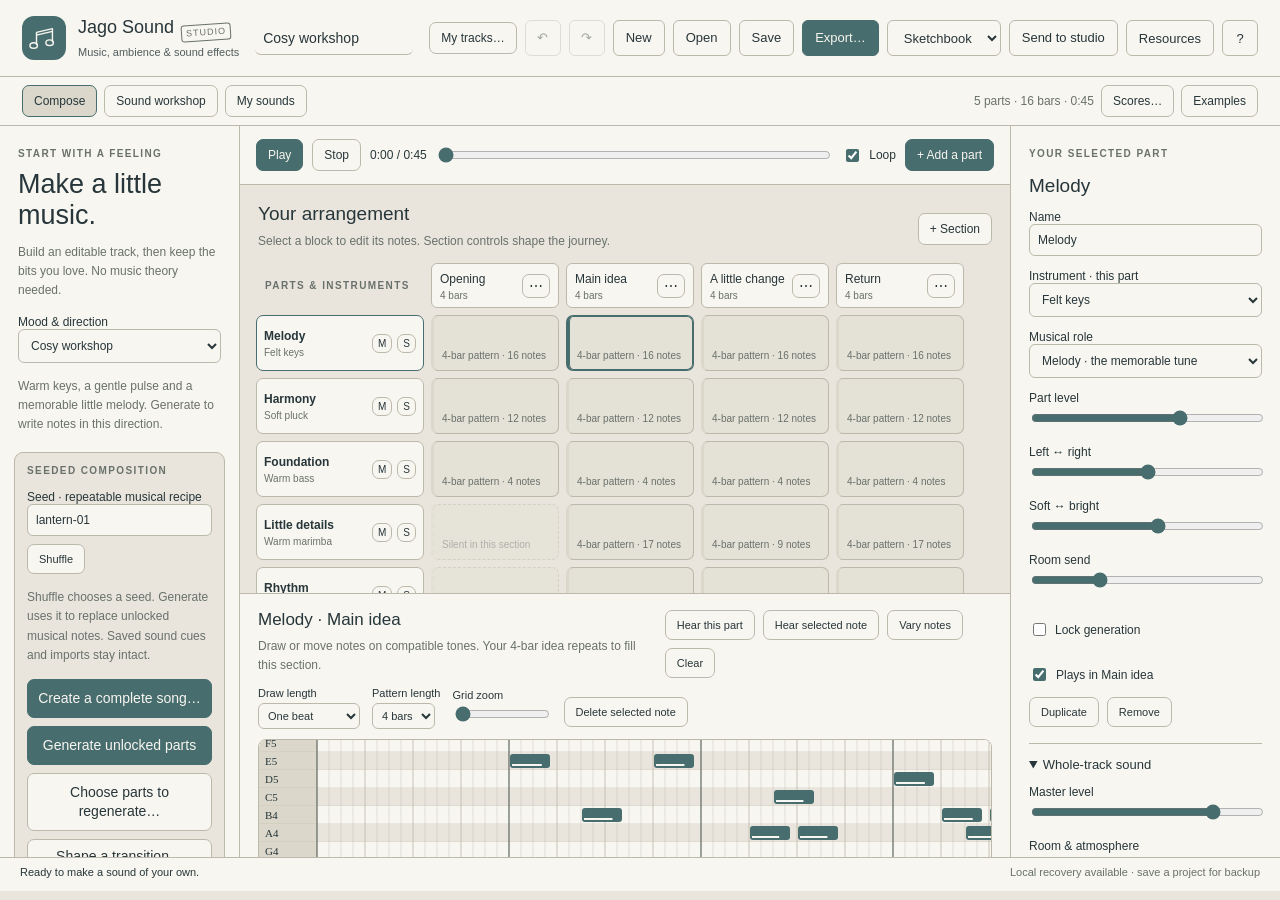
==== index.html @ 7afabb71 "Prepare Jago Sound 0.9.0 release Make music, effects and ambience your way. Editable songs, seeded i" ====
<!doctype html><html lang="en" data-theme="sketchbook"><head><meta charset="utf-8"><meta name="viewport" content="width=device-width,initial-scale=1"><title>Jago Music + SFX Studio</title><style>/* SPDX-License-Identifier: MIT */

:root{--paper:#faf7ef;--bg:#e9e2d3;--stage:#e1d9c9;--ink:#244b58;--muted:#667f85;--line:#cfbf9e;--accent:#2d6673;--accentSoft:#d7e5df;--gold:#b78342;--shadow:#244b5818;color:var(--ink);background:var(--bg);font:14px 'Trebuchet MS','Segoe UI',sans-serif;color-scheme:light}html[data-theme=dark]{--paper:#272b34;--bg:#1c2028;--stage:#202631;--ink:#e8e4db;--muted:#a6b1bd;--line:#454e5d;--accent:#80bbbc;--accentSoft:#334d53;--gold:#d7af6c;--shadow:#0004;color-scheme:dark}html[data-theme=paper]{--paper:#faf8f1;--bg:#e9e7dc;--stage:#e3e5d7;--ink:#344a35;--muted:#6d7e69;--line:#c7ceba;--accent:#52693a;--accentSoft:#e0e8d9;--gold:#a58248}html[data-theme=plum]{--paper:#302631;--bg:#211c26;--stage:#28202d;--ink:#f1e6ed;--muted:#bba8ba;--line:#574157;--accent:#d6a1c6;--accentSoft:#52394e;--gold:#d5b080;color-scheme:dark}html[data-theme=candy]{--paper:#fff4fa;--bg:#f3e8f5;--stage:#f0e1f1;--ink:#604b72;--muted:#887093;--line:#d7bfdc;--accent:#986baf;--accentSoft:#eadbf3;--gold:#bc8a9e}*{box-sizing:border-box}body{margin:0}button,input,select,textarea{font:inherit;color:inherit}button{padding:8px 11px;border:1px solid var(--line);border-radius:7px;background:var(--paper);cursor:pointer;white-space:nowrap}button:hover{border-color:var(--accent);background:var(--accentSoft)}button:disabled{opacity:.4;cursor:default}.primary{background:var(--accent);color:var(--paper);border-color:var(--accent)}.primary:hover{background:var(--accent);filter:brightness(1.08)}button:focus-visible,input:focus-visible,select:focus-visible,textarea:focus-visible,canvas:focus-visible{outline:3px solid var(--gold);outline-offset:2px}input,select,textarea{width:100%;padding:8px;border:1px solid var(--line);border-radius:6px;background:var(--paper)}input[type=range]{padding:0;border:0;accent-color:var(--accent);cursor:pointer;min-height:22px}input[type=checkbox]{width:auto;accent-color:var(--accent)}label{display:block;font-size:12px;margin:14px 0}label output{float:right;color:var(--accent)}.inline{display:flex;gap:7px;align-items:center;white-space:nowrap;margin:0}.row{display:flex;gap:8px;align-items:center;flex-wrap:wrap}.wide{width:100%}.hint{font-size:12px;line-height:1.6;color:var(--muted);margin:7px 0 14px}h1,h2,h3{font-weight:normal;margin:0;color:var(--ink)}h1{font-size:28px;line-height:1.15;margin:10px 0 12px}h2{font-size:19px}h3{font-size:17px}.eyebrow{font-size:10px;letter-spacing:.14em;color:var(--muted);font-weight:bold}header{display:flex;gap:18px;align-items:center;padding:16px 22px;height:86px;background:var(--paper);border-bottom:1px solid var(--line)}.brand{display:flex;align-items:center;gap:12px;font-size:15px;letter-spacing:.1em;white-space:nowrap}.brand small{display:block;font-size:10px;letter-spacing:.03em;margin-top:7px;color:var(--muted)}.mark{display:grid;place-items:center;width:44px;height:44px;border-radius:12px;background:var(--accent);color:var(--paper)}.mark svg{width:30px;height:30px;fill:none;stroke:currentColor;stroke-width:1.5;stroke-linecap:round;stroke-linejoin:round}#projectName{max-width:170px;background:transparent;border:0;border-bottom:1px solid var(--line)}.header-actions{display:flex;gap:5px;margin-left:auto}.header-actions button,.header-actions select{font-size:12px}.header-actions select{max-width:120px}.studio-nav{height:49px;display:flex;align-items:center;gap:7px;background:var(--paper);border-bottom:1px solid var(--line);padding:7px 22px}.studio-nav button{font-size:12px}.studio-nav [aria-selected=true]{background:var(--accentSoft);border-color:var(--accent)}#sessionSummary{margin-left:auto;color:var(--muted);font-size:12px}.workspace{display:grid;grid-template-columns:240px minmax(430px,1fr) 270px;height:calc(100dvh - 169px)}aside{padding:22px 18px;background:var(--paper);overflow:auto;min-height:0}.builder{border-right:1px solid var(--line)}.inspector{border-left:1px solid var(--line)}.builder h1{font-size:27px}.builder p{font-size:12px}.seed-row{display:flex;gap:5px}.seed-row input{min-width:0}.seed-row button{font-size:11px}details{border-top:1px solid var(--line);padding-top:13px;margin:16px 0}summary{font-size:13px;cursor:pointer}.builder-note,.next-step{border:1px solid var(--line);background:var(--accentSoft);padding:13px;border-radius:8px;font-size:11px;line-height:1.6;margin-top:20px}.next-step p{font-size:12px}.music-main{display:flex;flex-direction:column;min-width:0;overflow:auto}.transport{display:flex;align-items:center;gap:9px;padding:13px 16px;background:var(--paper);border-bottom:1px solid var(--line);flex:none}.transport button{font-size:12px}#timeDisplay{font-size:12px;white-space:nowrap}#seek{flex:1;min-width:60px}.arrange-head{display:flex;justify-content:space-between;align-items:center;padding:18px 18px 8px}.arrange-head p{margin-bottom:4px}.arrange-head button{font-size:12px}#arrangementScroll{position:relative;overflow:auto;flex:0 0 auto;max-height:330px;padding:0 16px 14px;min-height:150px}.arrangement-grid{display:grid;gap:7px;min-width:max-content}.section-heading{display:flex;align-items:center;justify-content:space-between;padding:6px 8px;background:var(--paper);border:1px solid var(--line);border-radius:6px}.section-heading b{font-size:12px;font-weight:normal}.section-heading small{font-size:10px;display:block;color:var(--muted);margin-top:4px}.section-heading button{padding:3px 6px}.track-label{display:flex;gap:5px;align-items:center;background:var(--paper);border:1px solid var(--line);border-radius:7px;padding:7px}.track-label>button:first-child{flex:1;min-width:0;border:0;padding:0;text-align:left;background:transparent}.track-label b{font-size:12px;display:block}.track-label small{font-size:10px;color:var(--muted);display:block;margin-top:4px}.track-label .mini{font-size:10px;padding:3px 5px}.track-label.active{border-color:var(--accent)}.pattern-block{position:relative;display:flex;flex-direction:column;justify-content:center;gap:4px;text-align:left;min-height:56px;padding:8px;overflow:hidden;white-space:normal;border-left:3px solid var(--gold);background:color-mix(in srgb,var(--accentSoft) 70%,var(--paper))}.pattern-block.active{border-color:var(--accent);box-shadow:inset 0 0 0 1px var(--accent)}.pattern-block.off{opacity:.45;border-style:dashed}.pattern-block small{font-size:10px;color:var(--muted)}.mini-notes{height:20px;position:relative;pointer-events:none}.mini-notes i{display:block;position:absolute;height:3px;border-radius:2px;background:var(--accent);min-width:2px}#playhead{position:absolute;top:0;bottom:0;width:2px;background:var(--gold);pointer-events:none;z-index:2}.pattern-editor{padding:16px 18px;border-top:1px solid var(--line);background:var(--paper);flex:1;min-height:310px}.editor-head{display:flex;justify-content:space-between;align-items:flex-start;gap:12px}.editor-head h2{font-size:17px}.editor-head .hint{max-width:430px;margin-bottom:9px}.editor-head button{font-size:11px}.editor-controls{display:flex;gap:12px;align-items:center;flex-wrap:wrap}.editor-controls label{margin:2px 0 10px;font-size:11px}.editor-controls select{font-size:11px;padding:5px;width:auto;display:block;margin-top:4px}.editor-controls button{font-size:11px}.editor-controls input{width:95px;display:block}#pianoScroll{overflow:auto;max-height:310px;border:1px solid var(--line);border-radius:7px;background:var(--stage)}#piano{display:block;touch-action:none;cursor:crosshair}.editor-tip{font-size:11px;margin:9px 0 0}.part-top{margin-top:16px}.part-top h2{margin-bottom:7px}.inspector .row button{font-size:11px}.inspector label{margin:13px 0}.toggle-row{display:flex;gap:14px;font-size:12px}.toggle-row label{display:flex;align-items:center;gap:6px}.selected-note{border:1px solid var(--line);border-radius:7px;padding:10px;margin:15px 0}.selected-note label{margin:8px 0}.sound-workspace{display:grid;grid-template-columns:270px minmax(430px,1fr);height:calc(100dvh - 169px)}.sound-workspace>aside{border-right:1px solid var(--line)}#soundTypes{display:grid;gap:7px;margin-top:15px}#soundTypes button{text-align:left;white-space:normal;display:block;font-size:12px}#soundTypes small{display:block;color:var(--muted);font-size:10px;margin-top:5px}#soundTypes [aria-pressed=true]{background:var(--accentSoft);border-color:var(--accent)}.sound-craft{padding:28px 36px;overflow:auto}.sound-craft h1{font-size:34px}#soundWave{display:block;width:100%;max-width:980px;height:200px;background:var(--stage);border:1px solid var(--line);border-radius:12px;margin:20px 0}.sound-settings{display:grid;grid-template-columns:repeat(3,minmax(130px,1fr));gap:0 24px;max-width:980px}.library-workspace{padding:30px 40px;overflow:auto;height:calc(100dvh - 169px)}.library-heading{display:flex;justify-content:space-between;align-items:center}.library-workspace .row>input{max-width:350px}.sound-library{display:grid;grid-template-columns:repeat(auto-fill,minmax(250px,1fr));gap:16px;margin-top:24px}.sound-card{background:var(--paper);padding:18px;border:1px solid var(--line);border-radius:10px}.sound-card p{font-size:12px;color:var(--muted)}.sound-card button{font-size:11px}.empty{padding:24px;border:1px dashed var(--line);border-radius:8px;color:var(--muted);font-size:13px}footer{display:flex;justify-content:space-between;gap:20px;height:34px;padding:8px 20px;border-top:1px solid var(--line);font-size:11px;background:var(--paper)}#status{overflow:hidden;text-overflow:ellipsis;white-space:nowrap}#recoveryStatus{color:var(--muted);white-space:nowrap}dialog{background:var(--paper);color:var(--ink);border:1px solid var(--line);border-radius:12px;padding:24px;width:min(740px,calc(100vw - 40px));max-height:85vh;box-shadow:0 24px 90px #0004}dialog::backdrop{background:#15232c99}.dialog-head{display:flex;justify-content:space-between;align-items:center;margin-bottom:18px}.dialog-head h2{font-size:22px}.dialog-head button{font-size:20px;padding:2px 10px}dialog p{font-size:13px;line-height:1.65}dialog a{color:var(--accent)}.choice-grid{display:grid;grid-template-columns:1fr 1fr;gap:12px}.choice-grid button{white-space:normal;text-align:left;min-height:75px}.choice-grid strong,.choice-grid small{display:block}.choice-grid small{font-size:12px;color:var(--muted);margin-top:8px}.export-progress{width:100%;height:14px;accent-color:var(--accent)}.muted{color:var(--muted)}[hidden]{display:none!important}@media(max-width:1200px){header{padding:12px;gap:10px}.brand{font-size:12px}.brand small{font-size:9px}.mark{width:34px;height:34px}.header-actions button{padding:7px}.workspace{grid-template-columns:215px minmax(380px,1fr) 240px}#projectName{max-width:115px}.transport{gap:6px;padding:10px}.editor-head{flex-wrap:wrap}.sound-settings{grid-template-columns:repeat(2,1fr)}.header-actions{flex-wrap:wrap}.header-actions select{max-width:105px}}@media(max-width:950px){header{height:108px;flex-wrap:wrap}.header-actions{margin-left:0}.workspace,.sound-workspace,.library-workspace{height:calc(100dvh - 191px)}.workspace{grid-template-columns:185px minmax(310px,1fr) 210px}aside{padding:16px 12px}.builder h1{font-size:24px}.brand small{display:none}#sessionSummary{display:none}.transport{flex-wrap:wrap}#seek{min-width:80px}.editor-controls{gap:8px}.sound-workspace{grid-template-columns:210px 1fr}.sound-craft{padding:22px}.library-workspace{padding:20px}.transport .inline{font-size:11px}#recoveryStatus{display:none}.arrange-head h2{font-size:17px}}@media(prefers-reduced-motion:reduce){*{scroll-behavior:auto!important}}



@media(max-width:950px){#arrangementScroll{max-height:220px}}



.generation-box{border:1px solid var(--line);border-radius:9px;padding:12px;margin:18px -4px;background:var(--stage)}.manual-start{margin:16px;padding:24px;border:2px dashed var(--accent);border-radius:12px;background:var(--accentSoft)}.manual-start p{font-size:13px}.queue-status{font-size:11px;background:var(--accentSoft);padding:5px;border-radius:5px}.transport{flex-wrap:wrap}.seed-row input[type=number]{min-width:0;width:100%}



#cueWave{display:block;width:100%;height:90px;border:1px solid var(--line);border-radius:5px;cursor:crosshair;margin:10px 0}.mini-notes{overflow:hidden}



.track-label b,.track-label small{overflow:hidden;text-overflow:ellipsis;white-space:nowrap}.track-label .mini{flex-shrink:0}



/* Song controls need their own space, including narrow workspace panes. */

#completeSong,#generate,#selectGenerate{display:block!important;box-sizing:border-box;width:100%;height:auto!important;min-height:38px;white-space:normal!important;line-height:1.35;padding:9px 10px;margin:8px 0!important;overflow:visible;flex-shrink:0} .seed-row{display:flex;gap:8px;flex-wrap:wrap}.seed-row input{min-width:0;flex:1 1 120px}.seed-row button{flex:0 0 auto}



/* Song creation remains readable in a narrow inspector. */

.song-actions{display:flex;flex-wrap:wrap;gap:10px;margin-top:14px}.song-actions button{min-height:40px;white-space:normal}#songDepth{margin:14px 0;padding:12px;border:1px solid var(--line);border-radius:8px}#songDepth summary{cursor:pointer;margin-bottom:10px}#songDepth fieldset{margin:12px 0;padding:10px}#songDepth .inline{margin:7px 0}#songDrumsValue{padding-left:8px}



/* Sound 0.7 note editor */

#pianoScroll{background:var(--paper);border:1px solid var(--line);border-radius:8px}#piano{display:block}.song-actions{display:flex;gap:8px;flex-wrap:wrap}.song-actions button{white-space:normal;min-height:42px}#songDepth>label{margin:12px 0}.score-cards{display:grid;grid-template-columns:repeat(auto-fit,minmax(240px,1fr));gap:12px}.score-card{padding:16px;border:1px solid var(--line);border-radius:10px;background:var(--paper)}.score-card button{white-space:normal;margin-top:8px}



.sfx-nav{display:flex;flex-wrap:wrap;gap:5px;margin:12px 0}.sfx-nav button{flex:1;min-width:85px;font-size:12px;padding:7px}.sfx-nav button[aria-pressed=true]{background:var(--accentSoft);border-color:var(--accent)}.sfx-result{padding:12px;border:1px solid var(--line);border-radius:8px;margin-top:10px}.sfx-result small{display:block;color:var(--muted);margin:5px 0 10px}.sfx-results{max-height:300px;overflow:auto}#generateSfx{margin-bottom:4px;min-height:44px}



/* Visible part playback states across themes. */

.track-label .mini[aria-pressed="true"]{background:var(--accent);color:var(--paper);border:2px solid currentColor;font-weight:800;box-shadow:0 0 0 1px var(--accent)}

/* Ingredient-based sound design and non-destructive generation ideas. */
.custom-builder{grid-column:1/-1;min-width:0}.custom-top{display:grid;grid-template-columns:2fr 1fr 1.5fr;gap:12px}.ingredient-add,.ingredient-head{display:flex;flex-wrap:wrap;gap:8px;align-items:center;margin:16px 0}.ingredient-head h3{flex:1;margin:0}.custom-columns{display:grid;grid-template-columns:180px minmax(0,1fr);gap:18px;margin-top:18px}.ingredient-list h3 small{font-size:12px;font-weight:400}.ingredient-row{display:block;width:100%;text-align:left;margin-bottom:8px}.ingredient-row small,.song-idea small{display:block;margin:5px 0}.ingredient-row.selected{border:2px solid var(--accent);background:var(--accentSoft)}.ingredient-fields{display:grid;grid-template-columns:repeat(2,minmax(0,1fr));gap:10px}.ingredient-timeline{padding:10px;border:1px solid var(--line);border-radius:8px;background:var(--stage)}.ingredient-timeline button{display:block;position:relative;width:100%;height:32px;margin:5px 0;overflow:hidden;text-align:left;padding:4px 8px}.ingredient-timeline span{position:relative;z-index:1}.ingredient-timeline i{position:absolute;top:0;bottom:0;background:var(--accentSoft);border-left:2px solid var(--accent);opacity:.75}.ingredient-timeline .muted{border-style:dashed;opacity:.55}.curve-pair{display:grid;grid-template-columns:repeat(2,minmax(0,1fr));gap:12px;margin:18px 0}.curve-editor svg{display:block;width:100%;border:1px solid var(--line);border-radius:8px;background:var(--stage);touch-action:none;cursor:crosshair}.curve-editor polyline{fill:none;stroke:var(--accent);stroke-width:3}.curve-editor circle{fill:var(--accent)}.curve-grid{fill:none;stroke:var(--line);stroke-width:.5;stroke-dasharray:4}.curve-editor small{display:block;font-size:11px;margin:6px 0;line-height:1.5}.song-idea{border:1px solid var(--line);border-radius:8px;padding:12px;margin-top:10px}.song-idea button{margin-right:8px}#soundSettings:has(.custom-builder){display:block}#soundsView:has(.custom-builder) .sound-main{min-width:0}#songIdeas:empty{display:none}@media(max-width:1100px){.custom-columns{grid-template-columns:1fr}.ingredient-list{display:flex;flex-wrap:wrap;gap:8px}.ingredient-list h3{width:100%}.ingredient-row{width:auto;min-width:120px}.custom-top{grid-template-columns:1fr 1fr}}@media(max-width:650px){.curve-pair,.ingredient-fields,.custom-top{grid-template-columns:1fr}}


.custom-mode #soundWave{height:86px;margin:10px 0}.custom-mode .sound-craft{padding-top:18px}.custom-mode #soundTitle{margin:8px 0}.custom-mode .ingredient-add{position:sticky;top:-1px;z-index:2;background:var(--stage);padding:8px;border-radius:8px}.custom-mode [data-timeline] i{cursor:ew-resize}.custom-mode .ingredient-inspector{min-width:0}.custom-mode #createCustomSound{margin-bottom:8px}


/* Ingredient timing lanes keep hover, selection and dragging distinct. */
.ingredient-timeline .timing-ruler{display:flex;justify-content:space-between;font-size:12px}
.ingredient-timeline button{height:36px;background:var(--stage);border:1px solid var(--line);padding:0;touch-action:none}
.ingredient-timeline button:hover{background:var(--stage)}
.ingredient-timeline button i{display:flex;align-items:center;background:var(--accent);opacity:1;border:2px solid transparent;border-radius:4px;overflow:hidden;color:var(--paper);font-style:normal;padding:0 6px;box-sizing:border-box;cursor:ew-resize}
.ingredient-timeline button i span{white-space:nowrap;pointer-events:auto;font-weight:700}
.ingredient-timeline button.selected i{border-color:var(--ink);box-shadow:inset 0 0 0 1px var(--paper)}
.ingredient-timeline button.dragging{outline:2px dashed var(--accent);outline-offset:2px}
.ingredient-timeline button.dragging i{filter:brightness(1.2);box-shadow:0 0 0 2px var(--paper)}
.ingredient-timeline output{display:block;font-size:12px;margin-bottom:9px;font-variant-numeric:tabular-nums}

.ingredient-timeline button i{overflow:visible;padding:0 12px}
.ingredient-timeline button i span{overflow:hidden;text-overflow:ellipsis;max-width:100%}
.ingredient-timeline [data-resize]{position:absolute;top:0;bottom:0;width:9px;background:var(--paper);border:1px solid var(--accent);cursor:ew-resize;opacity:.9}
.ingredient-timeline [data-resize=start]{left:0;border-radius:3px 0 0 3px}
.ingredient-timeline [data-resize=end]{right:0;border-radius:0 3px 3px 0}
.ingredient-timeline [data-resize]:hover{outline:2px solid var(--ink)}
#trackShelfList{display:grid;gap:10px}#trackShelfList select{width:100%}
</style></head><body>
<header><div class="brand"><span class="mark"><svg viewBox="0 0 32 32" aria-hidden="true"><path d="M8 23V10l17-4v14M8 13l17-4"/><ellipse cx="5" cy="24" rx="4" ry="3"/><ellipse cx="22" cy="21" rx="4" ry="3"/></svg></span><div>JAGO MUSIC + SFX<small>A little spark. A sound of your own.</small></div></div><input id="projectName" aria-label="Project name" maxlength="100"><div class="header-actions"><button id="undo" title="Undo · Ctrl Z">Undo</button><button id="redo" title="Redo · Ctrl Shift Z">Redo</button><button id="newProject">New</button><button id="openProject">Open</button><button id="saveProject">Save</button><button id="exportProject" class="primary">Export…</button><select id="theme" aria-label="Application appearance"><option value="sketchbook">Sketchbook</option><option value="dark">Charcoal</option><option value="paper">Paper</option><option value="plum">Plum</option><option value="candy">Candy</option></select><button id="help">? Help</button></div></header>
<nav class="studio-nav" aria-label="Studio workspace"><button data-view="music" aria-selected="true">Compose</button><button data-view="sounds">Sound workshop</button><button data-view="library">My sounds</button><span id="sessionSummary"></span><button id="examples">Examples</button></nav>
<main id="musicView" class="workspace"><aside class="builder"><div class="eyebrow">START WITH A FEELING</div><h1>Make a little music.</h1><p class="hint">Build an editable track, then keep the bits you love. No music theory needed.</p><label>Mood & direction<select id="mood"></select></label><p id="moodNote" class="hint"></p><section class="generation-box"><div class="eyebrow">SEEDED COMPOSITION</div><label>Seed · repeatable musical recipe<div class="seed-row"><input id="seed" maxlength="100"><button id="newSeed" title="Choose a new seed">Shuffle</button></div></label><p class="hint">Shuffle chooses a seed. Generate uses it to replace unlocked musical notes. Saved sound cues and imports stay intact.</p><button id="generate" class="primary wide">Generate unlocked parts</button><p id="generationHint" class="hint"></p><label>Target length · seconds<div class="seed-row"><input id="targetLength" type="number" min="5" max="180" step="1" value="45"><button id="applyLength">Set</button></div></label><p id="lengthHint" class="hint"></p><label>Playback shape<select id="trackShape"><option value="loop">Loop</option><option value="single">Finished track</option></select></label><p class="hint">Loop returns to the beginning. Finished track resolves and ends; Generate writes that ending.</p><details><summary>Finished-track fades</summary><label>Track fade-in · seconds<input id="trackFadeIn" type="number" min="0" max="10" step=".1" value="0"></label><label>Track fade-out · seconds<input id="trackFadeOut" type="number" min="0" max="10" step=".1" value="0"></label><p class="hint">These fades apply to Finished track playback and export. Loop mode keeps a continuous level.</p></details></section><label>Pace <output id="tempoValue"></output><input id="tempo" type="range" min="45" max="180" step="1"></label><label>Energy <output id="energyValue"></output><input id="energy" type="range" min="0" max="1" step=".01"></label><label>More space ↔ more activity<input id="busyness" type="range" min="0" max="1" step=".01"></label><label>Gentle human variation<input id="human" type="range" min="0" max="1" step=".01"></label><details><summary>Musical palette</summary><label>Starting note<select id="key"></select></label><label>Colour<select id="scale"><option value="major">Bright · major</option><option value="minor">Reflective · minor</option><option value="dorian">Open · dorian</option></select></label><p class="hint">The note editor shows compatible tones. Changing this palette does not rewrite existing notes; regenerate unlocked parts when ready.</p></details><button id="savePreset" class="wide">Save direction preset…</button><div id="savedPresets"></div><div class="builder-note">Made locally. All built-in sounds are synthesised by Jago; no sample pack or account required.</div></aside>
<section class="music-main"><div class="transport"><button id="play" class="primary" title="Play / pause · Space">Play</button><button id="stop" title="Stop and return to start">Stop</button><output id="timeDisplay">0:00 / 0:00</output><span id="queueStatus" class="queue-status" role="status" hidden></span><input id="seek" type="range" min="0" max="1" step=".001" value="0" aria-label="Play position"><label class="inline"><input id="loop" type="checkbox"> Loop</label><button id="addTrack" class="primary">+ Add a part</button></div><div class="arrange-head"><div><h2>Your arrangement</h2><p class="hint">Select a block to edit its notes. Section controls shape the journey.</p></div><button id="addSection">+ Section</button></div><div id="manualStart" class="manual-start" hidden><h2>Start here. Make your own sound.</h2><p>Add an instrument and draw notes, choose a sound recipe, or import audio.</p><button id="manualAdd" class="primary">+ Add your first part</button></div><div id="arrangementScroll"><div id="arrangement"></div><div id="playhead" hidden></div></div><section id="patternEditor" class="pattern-editor"><div class="editor-head"><div><h2 id="patternTitle">Choose a musical part</h2><p id="patternHint" class="hint"></p></div><div class="row"><button id="patternAudition">Hear this part</button><button id="patternVary">Vary notes</button><button id="patternClear">Clear</button></div></div><div class="editor-controls"><label>Draw length<select id="noteLength"><option value="1">Short · ¼ beat</option><option value="2">Half a beat</option><option value="4" selected>One beat</option><option value="8">Two beats</option><option value="16">One bar</option></select></label><label>Pattern length<select id="patternBars"><option value="1">1 bar</option><option value="2">2 bars</option><option value="4" selected>4 bars</option><option value="8">8 bars</option></select></label><label>Grid zoom<input id="gridZoom" type="range" min="12" max="32" value="12"></label><button id="deleteNote">Delete selected note</button></div><div id="pianoScroll"><canvas id="piano" aria-label="Editable note grid" tabindex="0"></canvas></div><p class="hint editor-tip">Click empty space to add a note; click a note to select it. Drag to move, drag its right edge to resize; right-click or Delete removes it. Each gesture is one undo.</p></section></section>
<aside class="inspector"><div class="eyebrow">YOUR SELECTED PART</div><div id="partControls"></div><details class="master-settings" open><summary>Whole-track sound</summary><label>Master level<input id="master" type="range" min="0" max="1" step=".01"></label><label>Room & atmosphere<input id="room" type="range" min="0" max="1" step=".01"></label><p class="hint">Room adds a synthesised reverberant space. Music and its sound choices remain editable in your project.</p></details><details><summary>Session notes</summary><textarea id="sessionNotes" rows="5" placeholder="Where will you use this? What should change?"></textarea></details><section class="next-step"><b>Make it yours</b><p>Try a different instrument, soften the rhythm, lock a melody you like, then vary its accompaniment.</p></section></aside></main>
<section id="soundsView" class="sound-workspace" hidden><aside><div class="eyebrow">SOUND WORKSHOP</div><h1>Little sounds.<br>Big atmosphere.</h1><p class="hint">Make an editable sound recipe. Ambiences and sequences can loop; cues can stay short and purposeful.</p><input id="soundSearch" type="search" placeholder="Find a sound…" aria-label="Find a sound"><div id="soundTypes"></div></aside><section class="sound-craft"><div class="eyebrow" id="soundGroup"></div><h1 id="soundTitle"></h1><p class="hint" id="soundDescription"></p><canvas id="soundWave" width="900" height="220" aria-label="Sound waveform"></canvas><div class="row"><button id="soundPlay" class="primary">Listen</button><button id="soundStop">Stop</button><button id="soundShuffle">New variation</button><button id="soundSave">Save to My sounds…</button><button id="soundExport">Export sound…</button><button id="soundImport">Open recipe…</button><button id="soundApply" hidden>Update selected part</button><button id="soundAdd">Add to arrangement…</button></div><p id="soundMetrics" class="hint">Listen to draw the waveform.</p><div class="row" style="margin:16px 0"><span class="hint">Quick character</span><button data-character="gentle">Gentle</button><button data-character="balanced">Balanced</button><button data-character="bold">Bold</button></div><div id="soundSettings" class="sound-settings"></div><p class="hint">These are procedural interpretations. Footsteps are walking sequences and doors include movement plus a closing cue. Save a favourite recipe before exploring more variations.</p></section></section>
<section id="libraryView" class="library-workspace" hidden><div class="library-heading"><div><div class="eyebrow">YOUR SOUND SHELF</div><h1>Keep the good bits.</h1><p class="hint">Saved recipes stay editable and travel with this project. Preview, favourite or add one to your arrangement.</p></div><button id="libraryCreate">+ Make a sound</button></div><div class="row"><label class="inline"><input id="showBuiltins" type="checkbox" checked> Built-in library</label><input id="librarySearch" type="search" placeholder="Search your sounds…" aria-label="Search saved sounds"><label class="inline"><input id="favouritesOnly" type="checkbox"> Favourites</label><button id="importAudio">Import audio…</button></div><div id="soundLibrary" class="sound-library"></div><p class="hint">Imported recordings stay embedded in the project. Their original usage rights still apply. Built-in Jago synthesis does not require attribution or payment for your exported audio.</p></section>
<footer><span id="status" role="status">Ready to make a sound of your own.</span><span id="recoveryStatus">Local recovery available · save a project for backup</span></footer><dialog id="dialog"><div class="dialog-head"><h2 id="dialogTitle"></h2><button id="dialogClose" aria-label="Close dialog">×</button></div><div id="dialogBody"></div></dialog><input id="projectFile" type="file" accept=".jagomusic,.json" hidden><input id="soundRecipeFile" type="file" accept=".jagosound,.json" hidden><input id="audioFile" type="file" accept="audio/*" hidden><script>// SPDX-License-Identifier: MIT
// Copyright (c) 2026 Cameron Jago Lis Illustrates.
const Composer=(()=>{
 const clamp=(v,a,b)=>Math.min(b,Math.max(a,v)),clone=v=>v&&typeof v==='object'?(Array.isArray(v)?v.map(clone):Object.fromEntries(Object.entries(v).map(([k,x])=>[k,clone(x)]))):v,id=()=>crypto.randomUUID(),hash=s=>{let h=2166136261;for(const c of String(s))h=Math.imul(h^c.charCodeAt(0),16777619);return h>>>0},random=seed=>{let a=hash(seed);return()=>{a+=0x6d2b79f5;let t=a;t=Math.imul(t^t>>>15,t|1);t^=t+Math.imul(t^t>>>7,t|61);return((t^t>>>14)>>>0)/4294967296}};
 const scales={major:[0,2,4,5,7,9,11],minor:[0,2,3,5,7,8,10],dorian:[0,2,3,5,7,9,10]},keys=['C','C♯','D','E♭','E','F','F♯','G','A♭','A','B♭','B'];
 const voices={felt:{name:'Felt keys',family:'Keys',gm:0},piano:{name:'Bright piano',family:'Keys',gm:0},epiano:{name:'Electric keys',family:'Keys',gm:4},bell:{name:'Glass bell',family:'Bells',gm:10},musicbox:{name:'Music box',family:'Bells',gm:10},marimba:{name:'Warm marimba',family:'Mallets',gm:12},pluck:{name:'Soft pluck',family:'Strings',gm:24},harp:{name:'Dream harp',family:'Strings',gm:46},strings:{name:'Slow strings',family:'Atmospheres',gm:48},pad:{name:'Cloud pad',family:'Atmospheres',gm:89},choir:{name:'Air choir',family:'Atmospheres',gm:52},flute:{name:'Breathy flute',family:'Winds',gm:73},organ:{name:'Round organ',family:'Keys',gm:16},bass:{name:'Warm bass',family:'Bass',gm:33},sub:{name:'Sub bass',family:'Bass',gm:38},synth:{name:'Soft analogue',family:'Synths',gm:80},chip:{name:'Pixel pulse',family:'Synths',gm:80},crunch:{name:'Crunchy 8-bit',family:'Synths',gm:80},lofi:{name:'Tape-soft keys',family:'Keys',gm:4},drums:{name:'Studio drums',family:'Rhythm',gm:0}};
 const moods={cosy:{name:'Cosy workshop',note:'Warm keys, a gentle pulse and a memorable little melody.',tempo:84,scale:'major',lead:'felt',bed:'pluck',arp:'marimba',bass:'bass',progress:[0,5,3,4],space:.25},wonder:{name:'Stargazing',note:'Floating harmonies, glass tones and slowly unfolding movement.',tempo:72,scale:'dorian',lead:'bell',bed:'pad',arp:'harp',bass:'sub',progress:[0,3,5,4],space:.65},journey:{name:'Lantern journey',note:'Light-footed plucks and a purposeful travelling rhythm.',tempo:108,scale:'major',lead:'flute',bed:'strings',arp:'pluck',bass:'bass',progress:[0,4,5,3],space:.35},shadow:{name:'Something in the shadows',note:'Sparse minor colours, low movement and restrained tension.',tempo:76,scale:'minor',lead:'marimba',bed:'choir',arp:'synth',bass:'sub',progress:[0,5,3,6],space:.5},city:{name:'After-dark city',note:'Electric keys, a relaxed beat and glowing synth accents.',tempo:96,scale:'dorian',lead:'epiano',bed:'pad',arp:'synth',bass:'bass',progress:[0,3,6,4],space:.3},spark:{name:'Pixel adventure',note:'Playful pulse tones and clear, energetic patterns.',tempo:128,scale:'major',lead:'chip',bed:'organ',arp:'musicbox',bass:'sub',progress:[0,3,4,0],space:.15},calm:{name:'Quiet morning',note:'Soft piano and long, open harmonies with room to breathe.',tempo:66,scale:'major',lead:'piano',bed:'strings',arp:'harp',bass:'bass',progress:[0,5,1,4],space:.45},action:{name:'Rising resolve',note:'Driving bass, rhythmic strings and an ascending motif.',tempo:120,scale:'minor',lead:'synth',bed:'strings',arp:'marimba',bass:'bass',progress:[0,5,3,4],space:.25}};
 Object.assign(moods,{upbeat:{name:'Sunshine bounce',note:'Bright syncopation, buoyant bass and an upbeat hook.',tempo:126,scale:'major',lead:'epiano',bed:'pluck',arp:'marimba',bass:'bass',progress:[0,4,5,3],space:.2},lofi:{name:'Lo-fi daydream',note:'Tape-soft keys, seventh chords and a laid-back pocket.',tempo:78,scale:'dorian',lead:'lofi',bed:'lofi',arp:'bell',bass:'bass',progress:[0,3,6,4],space:.28},cute:{name:'Pocket-sized joy',note:'Cutesy music-box phrases and little answering plucks.',tempo:112,scale:'major',lead:'musicbox',bed:'pluck',arp:'bell',bass:'bass',progress:[0,5,3,4],space:.2},crunch:{name:'Crunchy arcade',note:'Stepped 8-bit tones, punchy patterns and playful answers.',tempo:138,scale:'minor',lead:'crunch',bed:'chip',arp:'crunch',bass:'sub',progress:[0,5,3,6],space:.08}});
 const soundTypes={rain:{name:'Rainfall',group:'Nature',loop:true,duration:8},wind:{name:'Wind through trees',group:'Nature',loop:true,duration:8},ocean:{name:'Ocean wash',group:'Nature',loop:true,duration:10},fire:{name:'Crackling fire',group:'Nature',loop:true,duration:8},birds:{name:'Birdsong',group:'Nature',loop:true,duration:8},drip:{name:'Cavern drips',group:'Nature',loop:true,duration:6},space:{name:'Space drone',group:'Ambience',loop:true,duration:10},engine:{name:'Engine hum',group:'Ambience',loop:true,duration:6},electric:{name:'Electric interference',group:'Ambience',loop:true,duration:6},heartbeat:{name:'Heartbeat',group:'Sequences',loop:true,duration:6},footsteps:{name:'Walking footsteps',group:'Sequences',loop:true,duration:6},door:{name:'Wood door opening',group:'Foley',loop:false,duration:1.1},impact:{name:'Heavy impact',group:'Foley',loop:false,duration:1.2},whoosh:{name:'Air whoosh',group:'Foley',loop:false,duration:1.5},laser:{name:'Laser pulse',group:'Game & UI',loop:false,duration:.65},coin:{name:'Coin pickup',group:'Game & UI',loop:false,duration:.7},chime:{name:'Soft notification',group:'Game & UI',loop:false,duration:1.8},click:{name:'Tactile button',group:'Game & UI',loop:false,duration:.2},explosion:{name:'Distant explosion',group:'Game & UI',loop:false,duration:2.5},magic:{name:'Magic shimmer',group:'Fantasy',loop:false,duration:3},teleport:{name:'Portal opening',group:'Fantasy',loop:false,duration:3},sword:{name:'Blade swish',group:'Fantasy',loop:false,duration:.7}};
 Object.assign(soundTypes,{clang:{name:'Sword clang',group:'Fantasy',loop:false,duration:1.4},shield:{name:'Shield strike',group:'Fantasy',loop:false,duration:1.2},forest:{name:'Forest at dusk',group:'Nature',loop:true,duration:12},stream:{name:'Running stream',group:'Nature',loop:true,duration:10},insects:{name:'Night insects',group:'Nature',loop:true,duration:10},thunder:{name:'Rolling thunder',group:'Nature',loop:false,duration:5},crowd:{name:'Distant gathering',group:'Ambience',loop:true,duration:10},room:{name:'Quiet room tone',group:'Ambience',loop:true,duration:10}});
 const sound=(type='rain',seed='jago-sound')=>({type,seed,duration:soundTypes[type].duration,size:.5,tone:.5,texture:.5,rate:.5,space:.2,volume:.65,loop:soundTypes[type].loop,surface:type==='footsteps'?'stone':'wood',action:type==='door'?'open':'both',normalize:true,variation:.35,distance:0,resonance:.5});
 function generateSound(options={},previous=sound()){const seed=String(options.seed||'jago-fx').slice(0,100),r=random(seed),types=Object.keys(soundTypes).filter(k=>k!=='custom'&&k!=='crowd').filter(k=>!options.group||options.group==='any'||soundTypes[k].group===options.group);if(!types.length)throw Error('Choose a sound family');const type=options.keepType?previous.type:types[Math.floor(r()*types.length)],out=sound(type,seed),character=options.character||'balanced';for(const key of ['size','tone','texture','rate','space','resonance','variation'])out[key]=.15+r()*.7;if(character==='gentle'){out.size*=.55;out.texture*=.6;out.rate*=.65}else if(character==='bold'){out.size=.6+r()*.4;out.texture=.5+r()*.5;out.rate=.5+r()*.5}out.volume=previous.volume;out.normalize=previous.normalize!==false;out.distance=previous.distance||0;if(options.length!==undefined)out.duration=clamp(Number(options.length),.1,30);if(options.ending==='loop')out.loop=true;if(options.ending==='single')out.loop=false;if(type==='footsteps')out.surface=['stone','wood','gravel','grass','metal'][Math.floor(r()*5)];if(type==='door'){out.surface=r()<.7?'wood':'metal';out.action=['open','close','both'][Math.floor(r()*3)]}if(!options.keepType){const partners={Ambience:['wind','water','chimes'],Nature:['wind','fire','rain'],Sequences:['heartbeat','clock','water'],Objects:['whoosh','clang','fire']},available=(partners[soundTypes[type].group]||['whoosh','chimes','wind']).filter(k=>soundTypes[k]&&k!==type),count=1+Math.floor(r()*2);out.layers=[];for(let i=0;i<count;i++){const k=available[Math.floor(r()*available.length)];const l=sound(k,seed+'|ingredient-'+i);for(const key of ['size','tone','texture','rate','space'])l[key]=.1+r()*.75;l.duration=out.duration;l.loop=out.loop;l.volume=.12+r()*.22;l.normalize=false;out.layers.push(l)}const adjectives=character==='gentle'?['Hushed','Velvet','Drifting']:character==='bold'?['Fractured','Surging','Resonant']:['Luminous','Weathered','Wandering','Hollow'];out.characterName=adjectives[Math.floor(r()*adjectives.length)]+' '+['signal','passage','field','ritual','machine','shore'][Math.floor(r()*6)];}validateSound(out);return out}
 const degree=(d,root,scale,oct=4)=>12*(oct+1)+root+scales[scale][((d%7)+7)%7]+12*Math.floor(d/7);
 const noteName=n=>keys[n%12]+(Math.floor(n/12)-1);
 function blank(){return{format:'jagomusic',version:1,id:id(),name:'Untitled session',seed:'lantern-01',mood:'cosy',tempo:84,key:0,scale:'major',energy:.55,busyness:.5,human:.18,loop:true,master:.8,room:.3,sections:[{id:'part-a',name:'Opening',bars:4,energy:.65},{id:'part-b',name:'Main idea',bars:4,energy:1},{id:'part-c',name:'A little change',bars:4,energy:.85},{id:'part-d',name:'Return',bars:4,energy:1}],tracks:[],library:[],notes:'',createdBy:'Jago Music + SFX Studio'}}
 function makeTrack(role,instrument,name){return{id:id(),name,role,instrument,volume:role==='harmony'?.42:role==='bass'?.6:role==='rhythm'?.48:.65,pan:role==='texture'?.22:role==='harmony'?-.15:0,space:role==='bass'||role==='rhythm'?.05:.28,brightness:.55,muted:false,solo:false,locked:false,patterns:{},enabled:{}}}
 Object.assign(moods,{cinematic:{name:'Storm-lit horizon',note:'Low strings, rising arpeggios and a wide, dramatic melody.',tempo:112,scale:'minor',lead:'strings',bed:'choir',arp:'harp',bass:'sub',progress:[0,5,3,6],space:.48},clockwork:{name:'Clockwork chase',note:'Quick mallet figures, clipped chords and a restless bass pulse.',tempo:152,scale:'minor',lead:'marimba',bed:'pluck',arp:'musicbox',bass:'bass',progress:[0,3,6,4],space:.16},floating:{name:'Weightless garden',note:'Breathy flute, open chords and delicate drifting replies.',tempo:92,scale:'dorian',lead:'flute',bed:'pad',arp:'bell',bass:'sub',progress:[0,3,1,4],space:.55}});
 function generatePattern(p,track,section,variation=0){const r=random(p.seed+'|'+track.id+'|'+variation),m=moods[p.mood],notes=[],busy=clamp(p.busyness*section.energy,.1,1),energy=clamp(p.energy*section.energy,.1,1),add=(step,pitch,length,velocity=.7)=>notes.push({id:'n-'+notes.length,step,pitch,length,velocity:clamp(velocity+(r()-.5)*.12,.2,1)}),D=(d,oct=4)=>degree(d,p.key,p.scale,oct);const chapter=p.sections.findIndex(x=>x.id===section.id),answer=section.harmonicShift!==undefined?section.harmonicShift===1:chapter===2,ending=!p.loop&&chapter===p.sections.length-1;const shapes=[[0,2,4,2,1,2,4,0],[0,1,2,4,3,2,1,0],[4,2,1,0,2,3,2,0],[0,4,2,1,2,4,3,0]],motif=shapes[Math.floor(r()*shapes.length)].map((d,i)=>d+(answer&&i<4?1:0));for(let bar=0;bar<4;bar++){const chord=ending&&bar===3?0:m.progress[(bar+(answer?1:0))%4],s=bar*16;if(track.role==='harmony'){const degrees=p.mood==='lofi'?[chord,chord+2,chord+4,chord+6]:[chord,chord+2,chord+4],inversion=(variation+bar)%3;for(const [j,d]of degrees.entries()){const pitch=D(d,3)+(j<inversion?12:0);if(p.mood==='clockwork'){for(const step of [0,6,8,14])add(s+step,pitch,1.5,.48*energy)}else add(s+(p.mood==='floating'?j*.5:0),pitch,15-j*.5,.54*energy)}}else if(track.role==='bass'){add(s,D(chord,2),busy>.55?5.5:11.5,.8);if(busy>.55)add(s+8+(variation%2?1:0),D(chord+(variation%3===2?2:4),2),5.5,.68);if((variation%2||p.mood==='clockwork')&&busy>.4&&!ending)add(s+14,D(chord+6,2),1.5,.52)}else if(track.role==='melody'){const steps=busy>.65?[0,2,4,6,8,10,12,14]:busy>.3?[0,4,6,8,12]:[0,8];steps.forEach((step,j)=>{if(j>0&&r()>.8+busy*.15)return;let d=chord+motif[(j+(bar%2)*2)%8];if(answer&&j%2===1)d-=1;if(ending&&bar===3&&step>8)return;if(bar===3&&step>=12)d=0;add(s+step,D(d,4),ending&&bar===3?7.5:step===12?3.5:step===14?1.8:busy>.65?1.6:3.5,.78)})}else if(track.role==='texture'){const figures=[[0,4,8,12],[0,3,8,11],[2,6,10,14],[0,6,8,14]],steps=busy>.45?figures[(variation+bar%2)%figures.length]:[variation%3,8+variation%3],tones=[[0,2,4,2],[4,2,0,2],[0,4,2,4]][variation%3];steps.forEach((step,j)=>add(s+step,D(chord+tones[j%4],4),variation%2?1.4:2.8,.42));if(bar===3&&!ending&&energy>.45)add(s+15,D(m.progress[0]+1,4),.8,.35)}else if(track.role==='rhythm'){if(bar===0&&chapter>0&&energy>.5)add(s,49,3,.4);for(const step of (ending&&bar===3?[0]:[0,8]))add(s+step,36,.8,.85);if(p.mood==='action'&&energy>.6&&!(ending&&bar===3))for(const step of [6,10])add(s+step,36,.7,.6);if(energy>.35&&!(ending&&bar===3))for(const step of [4,12])add(s+step,38,.6,.64);for(let step=0;step<16;step+=busy>.55?2:4)if((step!==0||busy>.5)&&!(ending&&bar===3&&step>4))add(s+step,42,.3,step%4===0?.42:.28);if(bar===3&&energy>.4&&!ending)for(const step of [13,14,15])add(s+step,45,.6,.4)}else if(track.role==='sound'){add(s,60,16,.8)}}return{bars:4,notes}}
 function generate(options={},previous=null){const p=previous?clone(previous):blank(),mood=options.mood||p.mood,m=moods[mood];Object.assign(p,options,{mood});if(!previous){p.tempo=m.tempo;p.scale=m.scale;p.room=m.space;p.name=m.name;const defs=[['melody',m.lead,'Melody'],['harmony',m.bed,'Harmony'],['bass',m.bass,'Foundation'],['texture',m.arp,'Little details'],['rhythm','drums','Rhythm']];p.tracks=defs.map(([role,voice,name],i)=>({...makeTrack(role,voice,name),id:'voice-'+i}));if(mood==='wonder'||mood==='calm')p.tracks.at(-1).volume=.22;if(mood==='action'){p.sections.forEach((s,i)=>{s.name=['Gathering','Momentum','High stakes','Release'][i];s.energy=[.45,.8,1.25,1.1][i]})}} 
 for(const t of p.tracks){if(t.locked||t.sound||t.audio)continue;if(previous)t.variation=(t.variation||0)+1;for(const s of p.sections){t.patterns[s.id]=generatePattern(p,t,s,t.variation||0);if(t.enabled[s.id]===undefined)t.enabled[s.id]=!(s.name==='Opening'&&['texture','rhythm'].includes(t.role))}}return p}
 const totalBars=p=>p.sections.reduce((a,s)=>a+s.bars,0),seconds=p=>totalBars(p)*4*60/p.tempo;
 function events(p,only=null){const list=[],solo=p.tracks.some(t=>t.solo&&!t.muted),q=60/p.tempo/4;let offset=0;for(const section of p.sections){for(const t of p.tracks){if(only&&t.id!==only||!only&&(t.muted||solo&&!t.solo)||t.enabled[section.id]===false)continue;const pat=t.patterns[section.id];if(!pat)continue;for(let rep=0;rep<section.bars;rep+=pat.bars){for(const n of pat.notes){const step=offset*16+rep*16+n.step;if(n.step>=pat.bars*16||n.step>=(section.bars-rep)*16)continue;const h=random(p.seed+'human'+t.id+section.id+rep+n.id),jitter=p.human?(h()-.5)*.035*p.human:0;list.push({track:t.id,instrument:t.instrument,role:t.role,time:Math.max(0,step*q+jitter),duration:Math.min(n.length,pat.bars*16-n.step,(section.bars-rep)*16-n.step)*q,cue:t.cue,pitch:n.pitch,velocity:clamp(n.velocity*(.98+(h()-.5)*p.human*.16)*(section.mixLevel??1),0,1),sound:t.sound,audio:t.audio,section:section.id})}}}offset+=section.bars}return list.sort((a,b)=>a.time-b.time)}
 function validate(input){if(!input||input.format!=='jagomusic'||input.version!==1)throw Error('Choose a Jago Music project (.jagomusic).');const p=clone(input),num=(v,a,b,n)=>{if(!Number.isFinite(v)||v<a||v>b)throw Error('Invalid '+n);return v};p.name=String(p.name||'Untitled').slice(0,100);p.seed=String(p.seed||'jago').slice(0,100);if(!moods[p.mood]||!scales[p.scale])throw Error('Unknown musical palette');num(p.tempo,45,180,'pace');num(p.key,0,11,'key');if(!Number.isInteger(p.key))throw Error('Invalid starting note');if(typeof p.loop!=='boolean')throw Error('Invalid loop setting');const validId=v=>typeof v==='string'&&/^[A-Za-z0-9_-]{1,80}$/.test(v);for(const k of ['fadeIn','fadeOut'])if(p[k]!==undefined)num(p[k],0,10,k);for(const k of ['energy','busyness','human','master','room'])num(p[k],0,1,k);if(!Array.isArray(p.sections)||!p.sections.length||p.sections.length>12)throw Error('Use 1–12 sections.');if(!Array.isArray(p.tracks)||p.tracks.length>12)throw Error('Use up to 12 parts.');const ids=new Set;for(const s of p.sections){if(ids.has(s.id)||!validId(s.id))throw Error('Duplicate section');ids.add(s.id);num(s.bars,1,16,'section length');if(!Number.isInteger(s.bars))throw Error('Use whole bars');s.name=String(s.name).slice(0,60);num(s.energy,.1,1.5,'section energy');if(s.mixLevel!==undefined)num(s.mixLevel,0,1.25,'section level')}if(seconds(p)>180)throw Error('This version supports sessions up to three minutes. Raise the pace or shorten a section.');const tracks=new Set;for(const t of p.tracks){if(tracks.has(t.id)||!validId(t.id))throw Error('Duplicate part');tracks.add(t.id);t.name=String(t.name).slice(0,80);if(!voices[t.instrument]||!['melody','harmony','bass','texture','rhythm','sound','audio'].includes(t.role))throw Error('Unknown instrument or part');num(t.volume,0,1,'part volume');num(t.pan,-1,1,'pan');num(t.space,0,1,'space');num(t.brightness,0,1,'tone');if(t.cue){if(t.cue.repeat!==undefined&&typeof t.cue.repeat!=='boolean')throw Error('Invalid repeat setting');num(t.cue.offset,0,180,'source offset');num(t.cue.fadeIn,0,10,'fade in');num(t.cue.fadeOut,0,10,'fade out')}if(t.sound)validateSound(t.sound);if(t.audio){if(typeof t.audio.data!=='string'||!t.audio.data.startsWith('data:audio/')||t.audio.data.length>28000000)throw Error('Invalid imported audio');num(t.audio.duration,.01,180,'audio duration')}for(const [key,pat]of Object.entries(t.patterns||{})){if(!ids.has(key))continue;num(pat.bars,1,8,'pattern bars');if(!Number.isInteger(pat.bars)||!Array.isArray(pat.notes)||pat.notes.length>512)throw Error('Invalid pattern');const nids=new Set;for(const n of pat.notes){if(!validId(n.id)||nids.has(n.id))throw Error('Duplicate note');nids.add(n.id);num(n.step,0,128-.25,'note position');num(n.length,.25,128,'note length');num(n.pitch,24,96,'note pitch');if(!Number.isInteger(n.pitch))throw Error('Use whole pitches');num(n.velocity,.05,1,'note strength')}}}if(p.workshop)validateSound(p.workshop);p.library=Array.isArray(p.library)?p.library.slice(0,100):[];p.soundFolders=Array.isArray(p.soundFolders)?[...new Set(p.soundFolders.map(x=>String(x).slice(0,160)))].slice(0,50):[];let audioBytes=p.tracks.reduce((a,t)=>a+(t.audio?.data.length||0),0);if(p.tracks.reduce((n,t)=>n+(t.audio?.duration||0)*44100*8,0)>256000000)throw Error('Decoded audio exceeds the project memory budget. Use shorter recordings.');if(audioBytes>32000000)throw Error('Embedded audio exceeds this version’s project budget. Use shorter recordings.');for(const l of p.library){if(!validId(l.id))throw Error('Invalid saved sound identity');l.name=String(l.name).slice(0,80);validateSound(l.recipe)}return p}
 function validateSound(s){if(s.type==='custom')CustomSound.validate(s);if(s.layers!==undefined){if(!Array.isArray(s.layers)||s.layers.length>3)throw Error('Use up to three sound ingredients.');for(const l of s.layers){if(l.layers)throw Error('Nested sound recipes are unsupported.');validateSound(l);}}for(const key of ['distance','resonance'])if(s[key]!==undefined&&(!Number.isFinite(s[key])||s[key]<0||s[key]>1))throw Error('Invalid sound '+key);if(s.normalize!==undefined&&typeof s.normalize!=='boolean')throw Error('Invalid sound normalization');if(s.variation!==undefined&&(!Number.isFinite(s.variation)||s.variation<0||s.variation>1))throw Error('Invalid step variation');if(!soundTypes[s.type])throw Error('Unknown sound');if(typeof s.seed!=='string'||s.seed.length>100)throw Error('Invalid sound seed');for(const k of ['size','tone','texture','rate','space','volume'])if(!Number.isFinite(s[k])||s[k]<0||s[k]>1)throw Error('Invalid sound '+k);if(s.surface&&!['stone','wood','gravel','grass','metal'].includes(s.surface))throw Error('Unknown surface');if(s.action&&!['open','close','both'].includes(s.action))throw Error('Unknown door action');if(!Number.isFinite(s.duration)||s.duration<.1||s.duration>30)throw Error('Sounds range from 0.1 to 30 seconds.');return s}
 function defaults(){const defs=[['Soft rainfall','rain',{size:.2,tone:.32,texture:.12,rate:.15,volume:.55,space:.08}],['Heavy rainfall','rain',{size:.85,tone:.65,texture:.55,rate:.95,volume:.75}],['Stone footsteps','footsteps',{surface:'stone'}],['Wooden footsteps','footsteps',{surface:'wood'}],['Gravel footsteps','footsteps',{surface:'gravel',texture:.8}],['Grass footsteps','footsteps',{surface:'grass',texture:.35}],['Metal footsteps','footsteps',{surface:'metal'}],['Wood door opening','door',{action:'open',duration:2.5}],['Wood door closing','door',{action:'close',size:.5,duration:1}],['Wood door slam','door',{action:'close',size:.95,texture:.25,duration:1.1}],['Metal door movement','door',{surface:'metal',action:'both',duration:2.5}],['Quick blade swish','sword',{duration:.45}],['Broad air whoosh','whoosh',{duration:1.4}],['Small ember crackles','fire',{size:.12,rate:.22,texture:.12,tone:.82,space:0}],['Close campfire','fire',{size:.8,rate:.78,texture:.78,tone:.3,space:.08,distance:0}],['Distant thunder roll','thunder',{duration:9,size:.8,tone:.2,distance:.7}],['Dry blade contact','clang',{duration:.8,resonance:.15,space:0}],['Ringing steel clash','clang',{duration:1.8,resonance:.85,tone:.7}],['Heavy blast and debris','explosion',{duration:3,size:.9,texture:.65}],['Quiet interior door','door',{action:'both',duration:2.5,size:.35,texture:.2}],['Slow grass walk','footsteps',{surface:'grass',rate:.2,variation:.55}],...Object.keys(soundTypes).filter(k=>k!=='custom'&&k!=='crowd').filter(k=>!['rain','footsteps','door','sword','whoosh'].includes(k)).map(k=>[soundTypes[k].name,k,{}])];return defs.map(([name,type,settings],i)=>({id:'builtin-'+i,name,favourite:false,builtin:true,recipe:Object.assign(sound(type,'jago-library-'+i),settings)}))}
 return{generateSound,defaults,clamp,clone,id,hash,random,scales,keys,voices,moods,soundTypes,sound,degree,noteName,blank,makeTrack,generatePattern,generate,totalBars,seconds,events,validate,validateSound};
})();if(typeof module!=='undefined')module.exports=Composer;

// Jago advanced song recipes
// SPDX-License-Identifier: MIT
const SongRecipes=(()=>{
 const structures={journey:[['Intro',.12,.35],['Main idea',.24,.8],['A different view',.14,.55],['Build',.14,.9],['Climax',.24,1.35],['Ending',.12,.4]],verse:[['Opening',.08,.4],['Verse',.2,.75],['Chorus',.2,1.15],['Second verse',.18,.85],['Chorus returns',.24,1.3],['Closing',.1,.45]],dance:[['Warm-up',.12,.5],['First groove',.22,.95],['Breakdown',.16,.4],['Rise',.12,.85],['Drop',.28,1.35],['Tail',.1,.5]],waves:[['First light',.18,.4],['Unfolding',.28,.8],['Open space',.18,.5],['Second wave',.24,1.05],['Drifting away',.12,.35]],cue:[['Arrival',.2,.5],['Statement',.3,.95],['Turning point',.3,1.3],['Resolve',.2,.4]]};
 const palettes={acoustic:{melody:['piano','flute','marimba','harp'],harmony:['strings','pluck','piano'],bass:['bass'],texture:['harp','marimba','pluck']},electronic:{melody:['synth','epiano','bell'],harmony:['pad','organ','synth'],bass:['sub','bass'],texture:['synth','bell']},pixel:{melody:['chip','crunch'],harmony:['organ','chip'],bass:['sub'],texture:['crunch','musicbox']},soft:{melody:['felt','lofi','musicbox'],harmony:['pad','strings','lofi'],bass:['bass','sub'],texture:['bell','harp']}};
 const pick=(r,a)=>a[Math.floor(r()*a.length)],clamp=(v,a,b)=>Math.max(a,Math.min(b,v));
 function surprise(options={},locks={}){const next={...options,seed:options.seed||'jago'},r=Composer.random(next.seed+'|surprise');for(const [key,list]of Object.entries({mood:Object.keys(Composer.moods),pace:['slow','natural','fast'],structure:Object.keys(structures),palette:['mood',...Object.keys(palettes)],groove:['natural','straight','halftime','breakbeat','offbeat','swing'],bass:['natural','pulse','rolling','melodic'],melody:['natural','sparse','answering','flowing'],harmony:['natural','open','pulsed','rich'],details:['natural','sparse','sparkling']}))if(!locks[key])next[key]=pick(r,list);if(!locks.drums)next.drums=next.groove==='breakbeat'?Math.round((.75+r()*.25)*100)/100:Math.round((.25+r()*.7)*100)/100;return next;}
 function song(options={}){
  const C=Composer,seed=String(options.seed||'jago').slice(0,100),r=C.random(seed+'|recipe'),mood=C.moods[options.mood]?options.mood:'cosy',pace=options.pace||'natural',target=clamp(Number(options.length)||60,15,180),p=C.generate({mood,seed,loop:false});
  p.tempo=Math.round(clamp(pace==='fast'?Math.max(124,p.tempo*1.28)+r()*16:pace==='slow'?p.tempo*.72:p.tempo,45,180));p.energy=clamp(Number(options.energy??.65),0,1);p.busyness=clamp(Number(options.busyness??.5),0,1);p.loop=options.shape==='loop';p.fadeIn=p.loop?0:.5;p.fadeOut=p.loop?0:1.5;
  const structure=options.structure==='random'?pick(r,Object.keys(structures)):structures[options.structure]?options.structure:'journey',template=structures[structure],bars=Math.max(template.length,Math.min(Math.round(target*p.tempo/240),Math.floor(180*p.tempo/240))),lengths=template.map(x=>Math.max(1,Math.floor(bars*x[1])));
  let left=bars-lengths.reduce((a,b)=>a+b,0);while(left>0){lengths[Math.floor(r()*lengths.length)]++;left--;}while(left<0){const i=lengths.findIndex(x=>x>1);lengths[i]--;left++;}
  p.sections=[];template.forEach(([name,weight,energy],phase)=>{let n=lengths[phase],part=0;while(n>0){const count=Math.min(16,n);p.sections.push({id:'song-'+phase+'-'+part,name:name+(part?' · continued':''),bars:count,energy,phase});n-=count;part++;}});
  const roles=Array.isArray(options.roles)?options.roles:['melody','harmony','bass','texture','rhythm'];p.tracks=p.tracks.filter(t=>roles.includes(t.role));if(!p.tracks.length)throw Error('Choose at least one musical part.');
  const palette=palettes[options.palette],drums=clamp(Number(options.drums??.5),0,1),groove=options.groove||'natural';
  for(const t of p.tracks){if(palette&&palette[t.role])t.instrument=pick(r,palette[t.role]);if(t.role==='melody')t.volume=.58;if(t.role==='harmony')t.volume=['pad','strings','choir'].includes(t.instrument)?.54:.46;if(t.role==='bass')t.volume=.64;if(t.role==='texture')t.volume=.5;if(t.role==='rhythm')t.volume=Math.min(1,t.volume*drums/.5);t.patterns={};t.enabled={};
   for(const [index,s]of p.sections.entries()){
    const phase=s.phase,ending=phase===template.length-1&&!p.loop,opening=phase===0,contrast=/view|verse|space|breakdown|turning/i.test(s.name),pat=C.generatePattern(p,t,{...s,harmonicShift:contrast?1:0},contrast?1:0),add=(step,pitch,length,velocity)=>pat.notes.push({id:'recipe-'+pat.notes.length,step,pitch,length,velocity:clamp(velocity,.05,1)}),D=(d,oct)=>C.degree(d,p.key,p.scale,oct),chord=b=>C.moods[mood].progress[(b+(contrast?1:0))%4];
    if(t.role==='melody'){
     if(options.melody==='sparse')pat.notes=pat.notes.filter(n=>n.step%8===0);
     if(options.melody==='answering')pat.notes=pat.notes.filter(n=>Math.floor(n.step/16)%2===0||n.step%16>=8).map(n=>({...n,pitch:Math.floor(n.step/16)%2?C.degree(C.scales[p.scale].indexOf(((n.pitch-p.key)%12+12)%12)-1,p.key,p.scale,Math.floor((n.pitch-p.key)/12)-1):n.pitch}));
     if(options.melody==='flowing'){pat.notes=[];const motif=[0,pick(r,[1,2,4]),4,pick(r,[2,3,5]),2,1];for(let b=0;b<4;b++)for(let j=0;j<8;j++)add(b*16+j*2,D(chord(b)+motif[(j+b+(contrast?2:0))%motif.length],4),1.7,.65+(j%4===0?.12:0));}
    }
    if(t.role==='harmony'&&options.harmony&&options.harmony!=='natural'){pat.notes=[];for(let b=0;b<4;b++){const ds=options.harmony==='open'?[0,4,7]:options.harmony==='rich'?[0,2,4,6]:[0,2,4];for(const step of options.harmony==='pulsed'?[0,6,10]:[0])for(const d of ds)add(b*16+step,D(chord(b)+d,3),options.harmony==='pulsed'?3.5:15.5,.42);}}
    if(t.role==='bass'&&options.bass&&options.bass!=='natural'){pat.notes=[];for(let b=0;b<4;b++){const steps=options.bass==='pulse'?[0,4,8,12]:options.bass==='rolling'?[0,2,6,8,10,14]:[0,6,8,12,14];steps.forEach((step,j)=>add(b*16+step,D(chord(b)+(options.bass==='melodic'?[0,2,4,2,1][j]:options.bass==='rolling'&&j%3===2?4:0),2),options.bass==='pulse'?3.5:1.7,j===0?.8:.6));}}
    if(t.role==='texture'){if(options.details==='sparse')pat.notes=pat.notes.filter(n=>n.step%16===0);if(options.details==='sparkling'){pat.notes=[];for(let b=0;b<4;b++)for(const [j,step]of [2,6,10,14].entries())add(b*16+step,D(chord(b)+[0,2,4,7][j],4),1.3,.3+r()*.15);}}
    if(t.role==='rhythm'&&groove!=='natural'){if(groove==='breakbeat')t.volume=Math.max(t.volume,.8);pat.notes=[];for(let b=0;b<4;b++){const kick=groove==='breakbeat'?pick(r,[[0,6,10],[0,3,8,14],[0,7,10,15]]):groove==='offbeat'?[0,8]:groove==='halftime'?[0,10]:[0,4,8,12],snare=groove==='halftime'?[8]:groove==='breakbeat'?(b%2?[4,11.5]:[4,12]):[4,12];for(const step of kick)add(b*16+step,36,.7,.8);for(const step of snare)add(b*16+step,38,.55,.68);for(const step of (groove==='offbeat'?[2,6,10,14]:[0,2,4,6,8,10,12,14]))add(b*16+step+((groove==='swing'||groove==='breakbeat')&&step%4===2?.5:0),groove==='breakbeat'&&step===14&&b%2?46:42,groove==='breakbeat'&&step===14?.65:.3,step%4===0?.38:.25);if(groove==='breakbeat')for(const step of [7,11,15])if(r()>.35)add(b*16+step,38,.3,.22);if(b===3&&s.energy>.8)for(const step of [13,14,15])add(b*16+step,45,.5,.4);}}
    if(opening&&['melody','texture'].includes(t.role))pat.notes=pat.notes.filter(n=>n.step%8===0);
    if(ending){pat.bars=Math.min(4,s.bars);const end=pat.bars*16;pat.notes=pat.notes.filter(n=>n.step<end-8);if(['melody','bass'].includes(t.role))add(end-8,D(0,t.role==='bass'?2:4),7.5,.65);if(t.role==='harmony')for(const d of [0,2,4])add(end-8,D(d,3),7.5,.45);}
    t.patterns[s.id]=pat;t.enabled[s.id]=!(opening&&['rhythm','texture'].includes(t.role)||contrast&&t.role==='rhythm'&&structure==='journey'||ending&&t.role==='texture');
   }
  }
  p.songRecipe={...options,seed,mood,pace,length:target,structure,palette:options.palette||'mood',groove,bass:options.bass||'natural',drums,roles,shape:p.loop?'loop':'song'};p.name=C.moods[mood].name+' · '+(p.loop?'complete loop':'complete song');return C.validate(p);
 }
 function develop(p,options){const amount=clamp(Number(options.development??.45),0,1),r=Composer.random(p.seed+'|development'),theme=[0,pick(r,[1,2]),4,pick(r,[2,3]),1,2,pick(r,[3,4]),0];for(const t of p.tracks){if(t.role!=='melody')continue;for(const [i,sec]of p.sections.entries()){const pat=t.patterns[sec.id],ending=i===p.sections.length-1&&!p.loop,contrast=/view|space|breakdown|turning|second verse/i.test(sec.name);if(options.melody==='natural'||!options.melody){let j=0;for(const n of pat.notes){const bar=Math.floor(n.step/16),chord=Composer.moods[p.mood].progress[(bar+(contrast?1:0))%4],d=theme[j++%theme.length]+chord+(contrast&&j%3===0?1:0);n.pitch=Composer.clamp(Composer.degree(d,p.key,p.scale,4),24,96);}}if(amount>0&&!ending&&!/intro|opening|first light|arrival/i.test(sec.name)){const original=pat.notes.map(n=>({...n}));pat.bars=8;for(const [j,n]of original.entries()){const varied={...n,id:'develop-'+j,step:n.step+64};if(r()<amount){const d=Composer.scales[p.scale],idx=d.indexOf(((n.pitch-p.key)%12+12)%12);if(idx>=0){const octave=Math.floor((n.pitch-p.key)/12)-1;varied.pitch=Composer.clamp(Composer.degree(idx+(contrast?-1:1),p.key,p.scale,octave),24,96)}varied.velocity=clamp(n.velocity*(.85+r()*.25),.05,1);}pat.notes.push(varied)}}if(ending){const last=pat.notes.filter(n=>n.step>=pat.bars*16-8);for(const n of last)n.pitch=Composer.degree(0,p.key,p.scale,4);}}}p.songRecipe.development=amount;return Composer.validate(p);}
function composed(options={}){const p=develop(song(options),options),C=Composer,r=C.random(p.seed+'|arrangement'),amount=clamp(Number(options.development??.45),0,1);for(const t of p.tracks){for(const [i,sec]of p.sections.entries()){const pat=t.patterns[sec.id],ending=i===p.sections.length-1&&!p.loop,contrast=/view|space|breakdown|turning|second verse/i.test(sec.name);if(ending||!amount)continue;if(t.role==='melody'&&i>0){for(const n of pat.notes){if(n.step%16===0)continue;if(r()<amount*.35){const scale=C.scales[p.scale],degree=scale.indexOf(((n.pitch-p.key)%12+12)%12),oct=Math.floor((n.pitch-p.key)/12)-1;n.pitch=clamp(C.degree(degree+(contrast?-1:1),p.key,p.scale,oct),24,96);n.velocity=clamp(n.velocity*(.9+r()*.15),.05,1)}}}if(['harmony','bass','rhythm','texture'].includes(t.role)&&sec.bars>4){const original=pat.notes.map(n=>({...n}));pat.bars=8;for(const [j,n]of original.entries()){const v={...n,id:'arrange-'+j,step:n.step+64};if(t.role==='harmony'&&r()<amount*.6&&v.pitch<60)v.pitch+=12;if(t.role==='bass'&&n.step%16!==0&&r()<amount*.5)v.pitch+=12;if(t.role==='texture'&&r()<amount*.35)continue;if(t.role==='rhythm'&&v.pitch===42)v.velocity=clamp(v.velocity*(.8+r()*.4),.05,1);pat.notes.push(v)}if(t.role==='rhythm'&&sec.energy>.75)for(const step of [121,123,126])pat.notes.push({id:'arrange-fill-'+step,step,pitch:45,length:.4,velocity:.25+amount*.2})}}}for(const t of p.tracks){for(const [i,sec]of p.sections.entries()){const pat=t.patterns[sec.id];if(!pat)continue;const intro=/intro|opening|first light|arrival/i.test(sec.name),space=/view|space|breakdown|turning/i.test(sec.name),ending=i===p.sections.length-1&&!p.loop;for(const n of pat.notes){const phase=n.step/(pat.bars*16),swell=.86+.18*Math.sin(phase*Math.PI),sectionLevel=intro?.78:space?.84:sec.energy>1?1.1:1;const accent=t.role==='rhythm'?(n.pitch===38?1.12:1):n.step%16===0?1.05:.97;n.velocity=clamp(n.velocity*swell*sectionLevel*accent*(ending?1-phase*.2:1),.05,1)}if(amount>.2&&!ending&&t.role==='texture'&&i%3===1){pat.notes=pat.notes.filter(n=>n.step%16<12)}}}return C.validate(p)}
return{song:composed,surprise,structures,palettes,develop};
})();if(typeof module!=='undefined')module.exports.SongRecipes=SongRecipes;
</script><script>// SPDX-License-Identifier: MIT
const CustomSound=(()=>{
 const C=Composer,decoded=new WeakMap(),waveforms=['sine','triangle','square','sawtooth'];
 const curveDefault=()=>[{x:0,y:0},{x:.06,y:1},{x:.65,y:.6},{x:1,y:0}],pitchDefault=()=>[{x:0,y:.5},{x:1,y:.5}];
 function blank(){return {...C.sound('custom','new-sound'),label:'My custom sound',duration:2,space:0,texture:0,ingredients:[]}}
 function ingredient(kind='tone',id=C.id()) {return {id,name:kind==='tone'?'Tone':kind==='noise'?'Noise':kind==='impulse'?'Impact':'Recording',kind,enabled:true,offset:0,duration:1,level:.7,pan:0,frequency:220,wave:'sine',colour:'white',cutoff:12000,filter:'lowpass',drive:0,pitch:0,volumeCurve:curveDefault(),pitchCurve:pitchDefault()}}
 function validate(s){
  const parts=s.ingredients||[];if(!Array.isArray(parts)||parts.length>8)throw Error('Use up to eight sound ingredients.');
  const ids=new Set(),num=(n,a,b)=>Number.isFinite(n)&&n>=a&&n<=b;
  for(const l of parts){
   if(!l||!['tone','noise','impulse','sample'].includes(l.kind)||typeof l.id!=='string'||ids.has(l.id))throw Error('Invalid sound ingredient.');ids.add(l.id);
   for(const [k,a,b]of [['offset',0,30],['duration',.01,30],['level',0,1],['pan',-1,1],['frequency',20,16000],['cutoff',20,20000],['drive',0,1],['pitch',-24,24]])if(!num(l[k],a,b))throw Error('Invalid ingredient '+k+'.');
   if(!waveforms.includes(l.wave)||!['white','pink','brown'].includes(l.colour)||!['lowpass','highpass','bandpass'].includes(l.filter))throw Error('Unknown ingredient sound setting.');
   for(const k of ['volumeCurve','pitchCurve']){const points=l[k];if(!Array.isArray(points)||points.length<2||points.length>32||points[0].x!==0||points.at(-1).x!==1)throw Error('Invalid '+k+'.');let prev=-1;for(const p of points){if(!num(p.x,0,1)||!num(p.y,0,1)||p.x<=prev)throw Error('Invalid curve point.');prev=p.x}}
   if(l.kind==='sample'&&(typeof l.data!=='string'||!/^data:audio\/[a-zA-Z0-9.+-]+;base64,/.test(l.data)||l.data.length>8000000||!num(l.trim||0,0,30)))throw Error('Choose an audio recording under 6 MB and 30 seconds.');
  }return s;
 }
 async function prepare(ctx,s){const parts=s.ingredients||[],map=new Map();for(const l of parts.filter(x=>x.kind==='sample'&&x.enabled!==false)){const data=Uint8Array.from(atob(l.data.split(',')[1]),c=>c.charCodeAt(0));map.set(l.id,await ctx.decodeAudioData(data.buffer))}decoded.set(ctx,map)}
 function drawCurve(param,points,start,length,map){param.setValueAtTime(map(points[0].y),start);for(const p of points.slice(1))param.linearRampToValueAtTime(map(p.y),start+p.x*length)}
 function render(ctx,dest,s,time=0,duration=s.duration){
  validate(s);const bus=ctx.createGain();bus.gain.value=.5;bus.connect(dest);
  for(const l of (s.ingredients||[]).filter(x=>x.enabled!==false)){
   const length=Math.min(l.duration,duration-l.offset);if(length<=0)continue;
   const start=time+l.offset,g=ctx.createGain(),pan=ctx.createStereoPanner(),f=ctx.createBiquadFilter(),drive=ctx.createWaveShaper();
   f.type=l.filter;f.frequency.value=Math.min(l.cutoff,ctx.sampleRate*.45);f.Q.value=.5;pan.pan.value=l.pan;
   if(l.drive){const c=new Float32Array(256),d=1+l.drive*8;for(let i=0;i<c.length;i++){const x=i/127.5-1;c[i]=Math.tanh(x*d)/Math.tanh(d)}drive.curve=c}
   g.connect(drive).connect(f).connect(pan).connect(bus);drawCurve(g.gain,l.volumeCurve,start,length,y=>y*l.level);
   let source;
   if(l.kind==='tone'||l.kind==='impulse'){source=ctx.createOscillator();source.type=l.kind==='impulse'?'sine':l.wave;drawCurve(source.frequency,l.pitchCurve,start,length,y=>C.clamp(l.frequency*2**((l.pitch+(y-.5)*48)/12),20,ctx.sampleRate*.45));if(l.kind==='impulse')source.frequency.exponentialRampToValueAtTime(30,start+Math.min(.18,length*.8));}
   else{source=ctx.createBufferSource();if(l.kind==='sample'){source.buffer=decoded.get(ctx)?.get(l.id);if(!source.buffer)continue;drawCurve(source.playbackRate,l.pitchCurve,start,length,y=>2**((l.pitch+(y-.5)*48)/12));}
    else{const b=ctx.createBuffer(1,ctx.sampleRate,ctx.sampleRate),d=b.getChannelData(0),r=C.random(s.seed+'|'+l.id);let last=0;for(let i=0;i<d.length;i++){const white=r()*2-1;last=l.colour==='brown'?(last+.02*white)/1.02:l.colour==='pink'?last*.85+white*.15:white;d[i]=l.colour==='brown'?last*3.5:l.colour==='pink'?last*2:last}source.buffer=b;source.loop=true;}
   }source.connect(g);if(l.kind==='sample'){source.start(start,Math.min(l.trim||0,source.buffer.duration));source.stop(start+length)}else{source.start(start);source.stop(start+length)}
  }
 }
 C.soundTypes.custom={name:'Custom sound',group:'Your sound design',duration:2,loop:false};
 function generate(seed='jago-custom',character='any'){
  seed=String(seed).slice(0,100);const r=C.random(seed),s=blank(),family=character==='any'?['signal','impact','air','rise'][Math.floor(r()*4)]:character;s.seed=seed;s.characterFamily=family;s.label={signal:'Invented signal',impact:'Invented impact',air:'Invented air texture',rise:'Invented rising cue'}[family]||'Invented sound';s.duration=family==='signal'?.4+r()*1.2:family==='impact'?.3+r()*1.7:1+r()*4;
  const count=family==='impact'?3:2+Math.floor(r()*2);for(let i=0;i<count;i++){const kind=family==='signal'?'tone':family==='impact'?(i===0?'impulse':'noise'):family==='air'?'noise':i===0?'tone':'noise',l=ingredient(kind,'invented-'+i);l.name=l.name+' '+(i+1);l.duration=s.duration*(.6+r()*.4);l.frequency=family==='signal'?220*2**Math.floor(r()*4):family==='impact'?60+r()*180:120+r()*600;l.cutoff=family==='impact'?400+r()*3500:1000+r()*12000;l.wave=['sine','triangle','square'][Math.floor(r()*3)];l.colour=['white','pink','brown'][Math.floor(r()*3)];l.pan=(r()-.5)*.6;l.level=.3+r()*.45;l.drive=family==='impact'?r()*.5:0;if(family==='rise')l.pitchCurve=[{x:0,y:.15},{x:.8,y:.85},{x:1,y:.7}];if(family==='air')l.volumeCurve=[{x:0,y:0},{x:.25,y:.5},{x:.7,y:1},{x:1,y:0}];if(family==='impact')l.volumeCurve=[{x:0,y:0},{x:.01,y:1},{x:.2,y:.15},{x:1,y:0}];s.ingredients.push(l)}return validate(s);
 }
 function studies(){
  const make=(label,duration,parts,space=0)=>({...blank(),label,seed:label.toLowerCase().replace(/[^a-z]/g,'-'),duration,space,ingredients:parts.map((part,i)=>({...ingredient(part.kind,'study-'+i),...part}))}),hit=[{x:0,y:0},{x:.01,y:1},{x:.2,y:.18},{x:1,y:0}];
  return [make('Three-note confirmation',1,[660,880,1100].map((frequency,i)=>({kind:'tone',name:'Note '+(i+1),frequency,offset:i*.2,duration:.25,wave:'sine',level:.65})),.08),make('Soft air sweep',1.6,[{kind:'noise',name:'Air',colour:'pink',filter:'bandpass',cutoff:2200,duration:1.6,volumeCurve:[{x:0,y:0},{x:.2,y:.2},{x:.7,y:1},{x:1,y:0}]},{kind:'tone',name:'Low movement',frequency:90,wave:'triangle',offset:.15,duration:1.2,level:.25,pitchCurve:[{x:0,y:.8},{x:1,y:.3}]}]),make('Layered low impact',1,[{kind:'impulse',name:'Body',frequency:160,duration:.5,volumeCurve:hit},{kind:'noise',name:'Texture',colour:'brown',cutoff:1800,duration:.45,volumeCurve:hit},{kind:'noise',name:'Contact',filter:'highpass',cutoff:3000,duration:.08,level:.3,volumeCurve:hit}],.12),make('Glass-like descending signal',2,[{kind:'tone',name:'Bell body',frequency:880,duration:1.8,level:.55,volumeCurve:[{x:0,y:0},{x:.005,y:1},{x:.3,y:.2},{x:1,y:0}],pitchCurve:[{x:0,y:.5},{x:.5,y:.45},{x:1,y:.4}]},{kind:'tone',name:'Overtone',frequency:1760,duration:1.3,level:.2,volumeCurve:hit}],.25)];
 }
 return {blank,ingredient,validate,prepare,render,generate,studies,curveDefault,pitchDefault};
})();
</script><script>// SPDX-License-Identifier: MIT

// Each approach augments editable notes; the original recipe remains untouched.

const GenerationBank=(()=>{

 const approaches={original:{name:'Jago original',note:'The familiar Jago recipe, with all its existing choices.'},arrangement:{name:'Arrangement-led',note:'Contrasting sections, gradual entrances, breaks and bigger returns.'},groove:{name:'Groove-led',note:'Bass and drums lead, with syncopation and quieter answering phrases.'},motif:{name:'Motif-led',note:'A recognisable theme develops through replies, variations and returns.'}};

 const originalGenerate=Composer.generate;

 function song(options={}){const choice=options.approach||'original';if(choice==='any'){const keys=Object.keys(approaches),r=Composer.random(String(options.seed||'jago')+'|approach');options={...options,approach:keys[Math.floor(r()*keys.length)]}}const p=apply(SongRecipes.song(options),options);p.songRecipe.approachChoice=choice;return p}

 function apply(p,options={}){

  const approach=approaches[options.approach]?options.approach:'original';

  p.songRecipe=p.songRecipe||{};p.songRecipe.approach=approach;p.songRecipe.engineVersion='jago-bank-1';

  if(approach==='original')return p;

  const C=Composer,r=C.random(p.seed+'|'+approach),amount=C.clamp(Number(options.contrast??.65),0,1),themes=[[0,2,4,2,1,4,3,0],[0,4,3,2,0,1,2,0],[4,2,0,1,2,4,3,0],[0,1,3,4,2,1,2,0]],theme=themes[Math.floor(r()*themes.length)],groove=options.groove||'natural';

  const maxEnergy=Math.max(...p.sections.map(s=>s.energy));if(approach==='motif')for(const t of p.tracks){if(t.locked||t.sound||t.audio)continue;if(t.role==='texture')t.volume=Math.min(t.volume,.24);if(t.role==='harmony')t.volume=Math.min(t.volume,.4)}

  for(const [i,s]of p.sections.entries()){

   const opening=i===0,ending=i===p.sections.length-1&&!p.loop,high=s.energy>=maxEnergy*.9,breath=/break|space|view|verse/i.test(s.name)&&!opening&&!ending;

   for(const t of p.tracks){

    if(t.sound||t.audio||t.locked)continue;

    const pat=t.patterns[s.id];if(!pat)continue;

    if(approach==='arrangement'){

     if(opening&&['texture','rhythm'].includes(t.role))t.enabled[s.id]=false;

     else if(breath&&t.role==='texture')t.enabled[s.id]=false;

     else if(high)t.enabled[s.id]=true;

     if(breath&&t.role==='rhythm')pat.notes=pat.notes.filter(n=>n.pitch===36||n.pitch===38||n.step%8===0);

     for(const n of pat.notes)n.velocity=C.clamp(n.velocity*(opening?1-.25*amount:breath?1-.2*amount:high?1+.18*amount:1),.05,1);

     if(high&&t.role==='harmony'){

      const low=pat.notes.filter(n=>n.pitch<60&&n.length>2).slice(0,20);for(const [j,n]of low.entries())pat.notes.push({...n,id:'bank-open-'+j,pitch:Math.min(96,n.pitch+12),velocity:n.velocity*.55});

     }

     if(t.role==='rhythm'&&!ending&&amount>.2){const last=pat.bars*16-1;for(const [j,step]of [last-6,last-3,last-1].entries())pat.notes.push({id:'bank-fill-'+j,step,pitch:j===0?38:45,length:.4,velocity:.45+amount*.15})}

    }else if(approach==='groove'){

     if(t.role==='rhythm'){

      t.volume=Math.max(t.volume,.8);t.enabled[s.id]=!opening||s.bars<=2;

      const notes=[];for(let bar=0;bar<pat.bars;bar++){

       const b=bar*16,broken=groove==='breakbeat'||groove==='natural'&&p.tempo>=120,figures=[[0,6,8,14],[0,3,10],[0,7,10,14],[0,6,11]],kicks=broken?figures[Math.floor(r()*figures.length)]:[0,8],snares=groove==='halftime'?[8]:[4,12];

       kicks.forEach((x,j)=>notes.push({id:'groove-k-'+bar+'-'+j,step:b+x,pitch:36,length:.65,velocity:.84}));

       snares.forEach((x,j)=>notes.push({id:'groove-s-'+bar+'-'+j,step:b+x,pitch:38,length:.5,velocity:.82}));

       for(let x=0;x<16;x+=2)notes.push({id:'groove-h-'+bar+'-'+x,step:b+x+(groove==='swing'&&x%4===2?.5:0),pitch:42,length:.25,velocity:x%4===0?.5:.3});

       if(broken)notes.push({id:'groove-ghost-'+bar,step:b+(bar%2?11:7),pitch:38,length:.3,velocity:.22+.1*amount});

      }pat.notes=ending?notes.filter(n=>n.step<pat.bars*16-8):notes;

     }else if(t.role==='bass'){

      t.volume=Math.max(t.volume,.72);for(const n of pat.notes){n.length=Math.min(n.length,3.5);if(n.step%16===8)n.step+=1;n.velocity=C.clamp(n.velocity*1.12,.05,1)}

     }else if(t.role==='melody'||t.role==='texture'){pat.notes=pat.notes.filter((n,j)=>j%4!==3);for(const n of pat.notes)n.velocity*=.87;}

    }else if(approach==='motif'&&t.role==='texture'){
      t.enabled[s.id]=!opening&&!ending;
      const answers=[];for(let bar=0;bar<pat.bars;bar++){const source=pat.notes.find(n=>Math.floor(n.step/16)===bar);if(!source)continue;answers.push({...source,id:'motif-answer-'+bar,step:bar*16+14,pitch:C.clamp(source.pitch-12,36,76),length:1.5,velocity:source.velocity*.6})}pat.notes=answers;
    }else if(approach==='motif'&&t.role==='melody'){
      pat.notes=pat.notes.filter(n=>n.step%16<12);if(!ending)for(const n of pat.notes)n.length=Math.min(n.length,12-n.step%16);


     let j=0;const answering=i%2===1&&!high,shift=Math.floor(r()*3)-1;

     for(const n of pat.notes){const bar=Math.floor(n.step/16),chord=C.moods[p.mood].progress[bar%4],d=theme[j++%theme.length]+(answering?shift:0);n.pitch=C.clamp(C.degree(chord+d,p.key,p.scale,high?5:4),24,96);if(answering&&n.step%4===0&&n.step+1+n.length<pat.bars*16)n.step+=1;n.velocity=C.clamp(n.velocity*(j%8===1?1.15:.95),.05,1)}

     if(ending){const last=pat.notes.at(-1);if(last)last.pitch=C.degree(0,p.key,p.scale,4)}

    }

   }

  }

  return C.validate(p);

 }

 // Versions compared here keep their own seeds and settings. Nothing replaces the editor until chosen.

 function alternatives(options,count=3){return Array.from({length:count},(_,i)=>song({...options,seed:String(options.seed||'jago').slice(0,90)+'-idea-'+(i+1)}))}

 function regenerate(options={},previous=null){const p=originalGenerate(options,previous);if(!previous||!previous.songRecipe||!approaches[previous.songRecipe.approach]||previous.songRecipe.approach==='original')return p;p.songRecipe={...previous.songRecipe,seed:p.seed,mood:p.mood};for(const t of p.tracks){if(t.locked||t.sound||t.audio)continue;const prior=previous.tracks.find(x=>x.id===t.id);for(const section of p.sections){const target=prior?.patterns[section.id]?.bars,pat=t.patterns[section.id];if(!target||!pat||target===pat.bars)continue;const source=pat.notes;pat.notes=[];for(let offset=0;offset<target*16;offset+=64)for(const n of source){if(n.step+offset>=target*16)continue;pat.notes.push({...n,id:n.id+'-r'+offset,step:n.step+offset,length:Math.min(n.length,target*16-n.step-offset)})}pat.bars=target}}return apply(p,p.songRecipe)}

 Composer.generate=regenerate;

 return {approaches,song,alternatives,regenerate};

})();

</script><script>// SPDX-License-Identifier: MIT

// Original synthesis; no bundled third-party recordings or model service.

const MusicAudio=(()=>{

 const crunchCurve=Float32Array.from({length:4096},(_,i)=>Math.round((i/4095*2-1)*15)/15);

 const C=Composer,T=Math.PI*2,noiseCache=new WeakMap(),impulseCache=new WeakMap(),waveCache=new WeakMap(),decodeCache=new Map(),soundCache=new Map();let previewNode=null,previewGain=null,previewStart=0,previewVersion=0,previewRunning=false,previewRepeat=true;let live=null,voiceNodes=new Map(),interval=0,raf=0,start=0,position=0,playing=false,cycle=0,next=0,liveEvents=[],playingProject=null,pending=null,liveGraph=null,updateVersion=0;const context=()=>new(window.AudioContext||window.webkitAudioContext)();

 function noise(ctx,seed='jago'){let m=noiseCache.get(ctx);if(!m){m=new Map;noiseCache.set(ctx,m)}if(m.has(seed))return m.get(seed);const b=ctx.createBuffer(1,ctx.sampleRate,ctx.sampleRate),d=b.getChannelData(0),r=C.random(seed);for(let i=0;i<d.length;i++)d[i]=r()*2-1;m.set(seed,b);return b}

 function envelope(ctx,dest,time,hold,level,attack=.01,decay=.3,sustain=.35,release=.2){const g=ctx.createGain();g.connect(dest);const peak=time+attack,fall=peak+Math.min(decay,Math.max(.01,hold-attack));g.gain.setValueAtTime(0,time);g.gain.linearRampToValueAtTime(level,peak);g.gain.exponentialRampToValueAtTime(Math.max(.00001,level*sustain),fall);const end=Math.max(fall,time+hold);g.gain.setValueAtTime(Math.max(.00001,level*sustain),end);g.gain.exponentialRampToValueAtTime(.00001,end+release);g.gain.setValueAtTime(0,end+release+.005);return{node:g,stop:end+release+.02}}

 function oscillator(ctx,dest,type,freq,start,end,level=1,detune=0){const o=ctx.createOscillator(),g=ctx.createGain();o.type=type;o.frequency.setValueAtTime(freq,start);o.detune.value=detune;g.gain.value=level;o.connect(g).connect(dest);o.start(start);o.stop(end);return o}

 function harmonic(ctx,dest,freq,start,end,coeff){let m=waveCache.get(ctx);if(!m){m=new Map;waveCache.set(ctx,m)}const key=coeff.join(',');if(!m.has(key))m.set(key,ctx.createPeriodicWave(new Float32Array(coeff.length+1),Float32Array.from([0,...coeff])));const o=ctx.createOscillator();o.setPeriodicWave(m.get(key));o.frequency.value=freq;o.connect(dest);o.start(start);o.stop(end)}

 function burst(ctx,dest,time,length,level,cut=2000,high=false,seed='burst'){const e=envelope(ctx,dest,time,length*.15,level,.002,.02,.2,length*.85),f=ctx.createBiquadFilter(),n=ctx.createBufferSource();f.type=high?'highpass':'lowpass';f.frequency.value=cut;n.buffer=noise(ctx,seed);n.loop=true;n.connect(f).connect(e.node);n.start(time);n.stop(e.stop)}

 function note(ctx,dest,instrument,pitch,time,duration,velocity=.7){if(instrument==='crunch'){const quant=ctx.createWaveShaper(),curve=crunchCurve;quant.curve=curve;quant.connect(dest);dest=quant;instrument='chip'}else if(instrument==='lofi'){const filter=ctx.createBiquadFilter();filter.type='lowpass';filter.frequency.value=2300;filter.Q.value=.3;filter.connect(dest);dest=filter;instrument='epiano'}const f=440*2**((pitch-69)/12),v=velocity*.25;

 if(instrument==='drums'){const drumGain=ctx.createGain();drumGain.gain.value=1.8;drumGain.connect(dest);dest=drumGain;if(pitch===36){const e=envelope(ctx,dest,time,.05,v*2,.003,.025,.3,.28),o=oscillator(ctx,e.node,'sine',145,time,e.stop);o.frequency.exponentialRampToValueAtTime(42,time+.19);burst(ctx,e.node,time,.015,.08,4000)}else if(pitch===38){burst(ctx,dest,time,.19,v*1.3,1800,true,'snare');const e=envelope(ctx,dest,time,.025,v*.4,.001,.01,.2,.1);oscillator(ctx,e.node,'triangle',180,time,e.stop)}else if(pitch===49){burst(ctx,dest,time,1.2,v*.8,6500,true,'cymbal');burst(ctx,dest,time,.2,v*.3,2300,true,'cymbal-body')}else if(pitch===45){const e=envelope(ctx,dest,time,.03,v,.002,.025,.3,.25),o=oscillator(ctx,e.node,'sine',170,time,e.stop);o.frequency.exponentialRampToValueAtTime(85,time+.15)}else burst(ctx,dest,time,.06,v*.6,6500,true,'hat');return}

 const sustain=['strings','pad','choir','organ','bass','sub','synth','chip','flute'].includes(instrument),attack=['strings','pad','choir'].includes(instrument)?.18:instrument==='flute'?.055:.006,release=sustain?.3:['bell','musicbox','harp'].includes(instrument)?1.2:.45,hold=Math.max(.04,duration),e=envelope(ctx,dest,time,hold,v,attack,.35,sustain?.65:.12,release);

 if(['felt','piano','pluck','harp','marimba'].includes(instrument)){const coeff=instrument==='felt'?[1,.22,.12,.05,.015]:instrument==='piano'?[1,.4,.18,.11,.06,.025]:instrument==='marimba'?[1,0,.06,0,.015]:instrument==='harp'?[1,.32,.18,.12,.05]:[1,.45,.2,.08,.03];harmonic(ctx,e.node,f,time,e.stop,coeff);const click=envelope(ctx,e.node,time,.012,.15,.001,.012,.02,.02);burst(ctx,click.node,time,.035,.1,1500,false,'finger')}

 else if(instrument==='bell'||instrument==='musicbox'){for(const [ratio,level]of [[1,1],[2.76,.24],[5.4,.075]]){const g=ctx.createGain();g.gain.setValueAtTime(level,time);g.gain.exponentialRampToValueAtTime(.001,e.stop);g.connect(e.node);oscillator(ctx,g,'sine',f*ratio,time,e.stop)}}

 else if(instrument==='epiano'){const carrier=ctx.createOscillator(),mod=ctx.createOscillator(),mg=ctx.createGain();carrier.frequency.value=f;mod.frequency.value=f*2;mg.gain.setValueAtTime(f*.75,time);mg.gain.exponentialRampToValueAtTime(f*.03,time+hold+.1);mod.connect(mg).connect(carrier.frequency);carrier.connect(e.node);carrier.start(time);mod.start(time);carrier.stop(e.stop);mod.stop(e.stop)}

 else if(instrument==='flute'){harmonic(ctx,e.node,f,time,e.stop,[1,.04,.16,.015]);burst(ctx,e.node,time,Math.min(hold,.5),.025,2000,true,'breath')}

 else if(instrument==='bass'||instrument==='sub'){oscillator(ctx,e.node,instrument==='sub'?'sine':'triangle',f,time,e.stop);if(instrument==='bass')oscillator(ctx,e.node,'sine',f/2,time,e.stop,.28)}

 else if(instrument==='organ')harmonic(ctx,e.node,f,time,e.stop,[1,.55,.12,.15,.03]);

 else if(instrument==='chip')oscillator(ctx,e.node,'square',f,time,e.stop,.55);

 else if(instrument==='choir'){const filter=ctx.createBiquadFilter();filter.type='bandpass';filter.frequency.value=800;filter.Q.value=1.3;filter.connect(e.node);oscillator(ctx,filter,'sawtooth',f,time,e.stop,.7,-4);oscillator(ctx,filter,'sawtooth',f,time,e.stop,.7,4);oscillator(ctx,e.node,'sine',f,time,e.stop,.5)}

 else{oscillator(ctx,e.node,instrument==='synth'?'triangle':'sawtooth',f,time,e.stop,.55,-5);oscillator(ctx,e.node,instrument==='synth'?'sine':'sawtooth',f,time,e.stop,.55,5);if(instrument==='pad')oscillator(ctx,e.node,'sine',f/2,time,e.stop,.25)} }

 function impulse(ctx,amount){let cache=impulseCache.get(ctx);if(!cache){cache=new Map;impulseCache.set(ctx,cache)}const key=amount.toFixed(4);if(cache.has(key))return cache.get(key);const length=Math.floor(ctx.sampleRate*(.35+amount*2)),b=ctx.createBuffer(2,length,ctx.sampleRate),r=C.random('jago-room');for(let ch=0;ch<2;ch++){const d=b.getChannelData(ch);for(let i=0;i<length;i++){const t=i/length;d[i]=(r()*2-1)*(1-t)**(2.5+amount)*.45}}if(cache.size>=8)cache.delete(cache.keys().next().value);cache.set(key,b);return b}

 function graph(ctx,p,{only=null,origin=0}={}){const master=ctx.createGain(),comp=ctx.createDynamicsCompressor();master.gain.value=p.master;const fade=ctx.createGain();master.connect(fade).connect(comp).connect(ctx.destination);if(!p.loop){const now=ctx.currentTime,fi=p.fadeIn||0,fo=p.fadeOut||0,end=origin+C.seconds(p),phase=Math.max(0,now-origin);fade.gain.setValueAtTime(fi?Math.min(1,phase/fi):1,now);if(fi&&origin+fi>now)fade.gain.linearRampToValueAtTime(1,origin+fi);if(fo){const fadeAt=Math.max(now,origin+C.seconds(p)-fo);fade.gain.setValueAtTime(Math.max(0,Math.min(1,(end-fadeAt)/fo)),fadeAt);fade.gain.linearRampToValueAtTime(0,Math.max(now+.001,end))}}comp.threshold.value=-14;comp.knee.value=12;comp.ratio.value=3;comp.attack.value=.008;comp.release.value=.18;const reverb=ctx.createConvolver();reverb.buffer=impulse(ctx,p.room);const wet=ctx.createGain();wet.gain.value=.4;reverb.connect(wet).connect(master);const result=new Map;for(const t of p.tracks){const gain=ctx.createGain(),pan=ctx.createStereoPanner(),filter=ctx.createBiquadFilter(),send=ctx.createGain();gain.gain.value=t.volume;pan.pan.value=t.pan;filter.type='lowpass';filter.frequency.value=800+Math.pow(t.brightness,2)*11000;filter.Q.value=.2;filter.connect(gain).connect(pan).connect(master);send.gain.value=t.space*p.room;pan.connect(send).connect(reverb);result.set(t.id,{input:filter,gain,pan,send,filter})}return{tracks:result,master,dispose(){for(const chain of result.values())for(const node of Object.values(chain))try{node.disconnect()}catch{}for(const node of [master,fade,comp,reverb,wet])try{node.disconnect()}catch{}}}}

 function sound(ctx,dest,s,time=0,duration=s.duration){C.validateSound(s);if(s.type==='custom'){CustomSound.render(ctx,dest,s,time,duration);return}if(s.layers?.length){const mix=ctx.createGain();mix.gain.value=.65;mix.connect(dest);for(const ingredient of s.layers)sound(ctx,mix,{...ingredient,duration,volume:ingredient.volume*s.volume,seed:s.seed+'|'+ingredient.seed},time,duration)}const r=C.random(s.seed),end=time+duration,main=ctx.createGain();const mainLevel=s.volume*.7*(.6+s.size*.8);main.gain.value=mainLevel;const colour=ctx.createBiquadFilter();colour.type='lowpass';colour.frequency.value=450+Math.pow(s.tone,.7)*15000*(1-(s.distance||0)*.7);colour.Q.value=.2;const rough=ctx.createWaveShaper(),curve=new Float32Array(256),drive=1+s.texture*3;for(let i=0;i<curve.length;i++){const x=i/(curve.length-1)*2-1;curve[i]=Math.tanh(x*drive)/Math.tanh(drive)}rough.curve=curve;rough.oversample='2x';main.connect(rough).connect(colour).connect(dest);const level=.24+.3*s.size,freq=80+s.tone*1600,rate=.3+s.rate*2.7;

 const tone=(at,f,len,amp=.2,type='sine',target)=>{const e=envelope(ctx,main,at,Math.min(len*.35,.15),amp,.005,.035,.25,len*.65);const o=oscillator(ctx,e.node,type,f,at,e.stop);if(target)o.frequency.exponentialRampToValueAtTime(Math.max(20,target),at+Math.max(.02,len*.8));return o},air=(at,len,amp,cut=1000,high=false)=>{const n=ctx.createBufferSource(),f=ctx.createBiquadFilter(),g=ctx.createGain();n.buffer=noise(ctx,'sfx-'+s.seed);n.loop=true;f.type=high?'highpass':'lowpass';f.frequency.value=cut;f.Q.value=.4;const attack=Math.min(.004,len*.15);g.gain.setValueAtTime(0,at);g.gain.linearRampToValueAtTime(amp,at+attack);g.gain.exponentialRampToValueAtTime(.00001,at+Math.max(attack+.001,len));n.connect(f).connect(g).connect(main);n.start(at,r()*.8);n.stop(at+len+.003)};

 const sweep=(at,len,amp,blade=false)=>{const n=ctx.createBufferSource(),f=ctx.createBiquadFilter(),g=ctx.createGain();n.buffer=noise(ctx,s.seed+'sweep');n.loop=true;f.type='bandpass';f.Q.value=blade?1.1:.5;f.frequency.setValueAtTime(blade?2200:240,at);f.frequency.exponentialRampToValueAtTime(blade?7800:4200,at+len*.55);f.frequency.exponentialRampToValueAtTime(blade?1100:380,at+len);g.gain.setValueAtTime(0,at);g.gain.linearRampToValueAtTime(amp*.12,at+len*.15);g.gain.exponentialRampToValueAtTime(amp,at+len*.55);g.gain.exponentialRampToValueAtTime(.0001,at+len);n.connect(f).connect(g).connect(main);n.start(at);n.stop(at+len+.02)};

 if(s.type==='rain'){const intensity=.12+s.rate*.88;for(const [kind,cut,amp]of [['lowpass',450+s.tone*1300+s.size*600,.055+intensity*.1],['bandpass',1500+s.tone*2600+s.size*1800,.018+intensity*.095]]){const n=ctx.createBufferSource(),f=ctx.createBiquadFilter(),g=ctx.createGain();n.buffer=noise(ctx,s.seed+kind);n.loop=true;f.type=kind;f.frequency.value=cut;f.Q.value=.35;g.gain.value=amp;n.connect(f).connect(g).connect(main);n.start(time);n.stop(end)}for(let at=time+.03;at<end-.08;at+=.035+r()*(.42-intensity*.3)){const amp=(.008+r()*.065)*(.3+intensity);air(at,.006+r()*.02,amp,1100+r()*(1700+intensity*3500),true)}}

 else if(s.type==='fire'){const n=ctx.createBufferSource(),f=ctx.createBiquadFilter(),g=ctx.createGain();n.buffer=noise(ctx,s.seed+'ember-bed');n.loop=true;f.type='lowpass';f.frequency.value=180+s.size*650;g.gain.value=.002+s.size*s.size*.065;n.connect(f).connect(g).connect(main);n.start(time);n.stop(end);for(let at=time+.02;at<end-.14;at+=.035+r()*(.65-s.rate*.53)){const length=.002+r()*(.009+s.texture*.024),amp=(.03+r()*.12)*(r()>.93?2:1),cut=2500+s.tone*2200+r()*2400;air(at,length,amp,cut,true);if(s.size>.4&&r()<s.texture*.65){tone(at,100+r()*260,.045+r()*.08,amp*.32,'triangle',55);air(at+.012,.018+s.size*.035,amp*.35,1100,true)}}}
 else if(s.type==='space'){const base=38+s.tone*48;for(const [ratio,amp]of [[1,.16],[1.497,.06],[2.003,.04],[3.01,.014]]){const o=ctx.createOscillator(),g=ctx.createGain(),l=ctx.createOscillator(),lg=ctx.createGain();o.type='sine';o.frequency.value=base*ratio;g.gain.value=amp;l.frequency.value=.025+s.rate*.08+ratio*.005;lg.gain.value=base*.004*(1+s.texture*3);l.connect(lg).connect(o.frequency);o.connect(g).connect(main);o.start(time);l.start(time);o.stop(end);l.stop(end)}air(time,duration,.015,950+s.tone*1800)}

 else if(s.type==='engine'){const base=35+s.rate*65+s.tone*18;for(const [ratio,amp]of [[1,.17],[2,.09],[3,.045],[6,.018]])oscillator(ctx,main,ratio===1?'triangle':'sine',base*ratio,time,end,amp);const n=ctx.createBufferSource(),f=ctx.createBiquadFilter(),g=ctx.createGain(),l=ctx.createOscillator(),lg=ctx.createGain();n.buffer=noise(ctx,s.seed+'mechanism');n.loop=true;f.type='bandpass';f.frequency.value=450+s.tone*1000;f.Q.value=.7;g.gain.value=.065+s.texture*.08;l.frequency.value=8+s.rate*26;lg.gain.value=.045;l.connect(lg).connect(g.gain);n.connect(f).connect(g).connect(main);n.start(time);l.start(time);n.stop(end);l.stop(end)}

 else if(['wind','ocean','electric'].includes(s.type)){const n=ctx.createBufferSource(),filter=ctx.createBiquadFilter(),gain=ctx.createGain();n.buffer=noise(ctx,s.seed);n.loop=true;filter.type=s.type==='rain'?'highpass':'lowpass';filter.frequency.value=s.type==='rain'?1500+s.tone*3000:s.type==='wind'?250+s.tone*700:s.type==='ocean'?700+s.tone*1400:s.type==='fire'?1000:s.type==='electric'?freq:220;filter.Q.value=.3;gain.gain.value=s.type==='rain'?.19:s.type==='fire'?.07:.18;n.connect(filter).connect(gain).connect(main);n.start(time);n.stop(end);const lfo=ctx.createOscillator(),lg=ctx.createGain();lfo.frequency.value=s.type==='ocean'?.06+s.rate*.14:s.type==='wind'?.08+s.rate*.35:.2+s.rate*.5;lg.gain.value=.06;gain.gain.value=.1;lfo.connect(lg).connect(gain.gain);lfo.start(time);lfo.stop(end);if(s.type==='space'||s.type==='engine'){for(const [f,a]of [[48+s.tone*35,.14],[97+s.tone*50,.04],[143,.02]])oscillator(ctx,main,'sine',f,time,end,a)}if(s.type==='fire'||s.type==='electric')for(let at=time;at<end-.1;at+=.08+r()*.35/rate)air(at,.015+r()*.05,.05+r()*.12,1500+r()*2000);if(s.type==='rain')for(let at=time;at<end-.15;at+=.1+r()*.3/rate)tone(at,700+r()*1800,.06,.02)}

 else if(s.type==='birds'||s.type==='drip'){for(let at=time+.1;at<end-.35;at+=.25+r()*1.1/rate){if(s.type==='birds'){tone(at,1200+s.tone*1800+r()*800,.16,.075,'sine',2300+r()*800);if(r()>.3)tone(at+.19,1800+r()*1500,.12,.055,'sine',1500)}else tone(at,500+r()*1400,.28,.11)}}

 else if(s.type==='footsteps'){const surface=s.surface||'stone',desired=.78-s.rate*.43,count=s.loop?Math.max(2,Math.round(duration/desired/2)*2):Math.ceil(duration/desired),spacing=s.loop?duration/count:desired,variation=s.variation??.35,weight=surface==='grass'?.7:1;for(let i=0;i<count;i++){const at=time+spacing*.25+i*spacing+(i?r()-.5:0)*spacing*.08*variation;if(at>end-.14)break;const amp=level*weight*(1+(r()-.5)*.5*variation);tone(at,55+s.size*24+(r()-.5)*10*variation,.055,amp*.22,'sine',38);if(surface==='grass'){air(at,.018,amp*.4,700);for(let k=0;k<5;k++)air(at+.012+k*.011+r()*.008,.012+r()*.014,amp*(.06+r()*.1),1400+r()*1300)}else if(surface==='gravel'){air(at,.025,amp*.35,900);for(let k=0;k<9;k++)air(at+.005+r()*.09,.002+r()*.005,amp*(.12+r()*.22),2200+r()*3600,true)}else{air(at,.028,amp*.8,surface==='metal'?4200:2000);air(at+.045,.06,amp*.3,1250)}if(surface==='wood'){tone(at,125+r()*25,.12,amp*.35);tone(at,235,.08,amp*.12)}if(surface==='metal')for(const ratio of [1,2.71,4.3])tone(at,240*ratio,.16,amp*.1);if(surface==='stone')air(at+.018,.045,amp*.22,3800,true)}}

 else if(s.type==='heartbeat'){const desired=1.25-s.rate*.65,count=s.loop?Math.max(1,Math.round(duration/desired)):Math.ceil(duration/desired),spacing=s.loop?duration/count:desired;for(let i=0;i<count;i++){const at=time+i*spacing;if(at+.35>end)continue;tone(at,65,.18,level);tone(at+Math.min(.22,spacing*.28),54,.13,level*.65)}}

 else if(s.type==='door'){const action=s.action||'both',metal=s.surface==='metal',open=action!=='close',close=action!=='open';if(open){air(time+.015,.025,.12,3200);tone(time+.02,metal?420:180,.05,.08,'triangle');const n=ctx.createOscillator(),f=ctx.createBiquadFilter(),g=ctx.createGain(),len=duration*(action==='both'?.55:.78);n.type='sawtooth';n.frequency.setValueAtTime(metal?85:55,time+.05);n.frequency.linearRampToValueAtTime(metal?130:92,time+len*.55);n.frequency.linearRampToValueAtTime(40,time+len);f.type='bandpass';f.frequency.value=metal?1500:750;f.Q.value=1.8;g.gain.setValueAtTime(0,time);g.gain.linearRampToValueAtTime(.018+s.texture*.045,time+.12);g.gain.linearRampToValueAtTime(.008,time+len);n.connect(f).connect(g).connect(main);n.start(time+.04);n.stop(time+len+.03);for(let at=time+.08;at<time+len;at+=.055+r()*.12){air(at,.035+r()*.06,.04+s.texture*.055,metal?2100:650);if(r()>.6)tone(at,metal?330+r()*160:130+r()*100,.045,.008+s.texture*.02,'triangle')}air(time+.07,len,.01,450);tone(time+.03,metal?760:340,.065,.055,'triangle',140);air(time+Math.min(len,duration*.65),.025,.065,1900,true)}if(close){

 const slam=s.size>=.75,at=time+(action==='both'?duration*.72:Math.min(.16,duration*.2)),len=Math.min(duration*.65,slam?.5:.23),force=slam?1:.48;

 air(at,.007,level*(slam?1.5:.5),metal?4200:2500,true);

 for(const [frequency,amp,decay]of metal?[[95,.9,.4],[237,.4,.3],[613,.13,.18]]:[[82,.9,.18],[163,.33,.12],[327,.10,.08]]){

  const g=ctx.createGain(),o=ctx.createOscillator();o.type='sine';o.frequency.value=frequency*(.9+s.tone*.2);

  g.gain.setValueAtTime(level*amp*force,at);g.gain.exponentialRampToValueAtTime(.00001,at+Math.min(len,decay*(slam?1.9:.7)));

  o.connect(g).connect(main);o.start(at);o.stop(at+len+.01);

 }

 air(at+.014,slam?.16:.055,level*(slam?.35:.09),metal?1800:800);

 if(slam){air(at+.075,.016,level*.18,1400,true);air(at+.13,.024,level*.10,600,true)}

 else {air(at+.065,.005,level*.35,3500,true);tone(at+.067,metal?1800:1150,.015,level*.11,'triangle',700)}

}}



 else if(s.type==='laser'){tone(time,300+s.tone*2200,duration,level,'sawtooth',45+s.size*100);air(time,.04,.08,4000,true)}

 else if(s.type==='explosion'){air(time,.045,level*.9,2400,true);tone(time,75+s.size*25,Math.min(duration,.45),level*1.5,'sine',24);for(const [cut,amp,len] of [[150,1.1,.95],[640,.85,.65],[3100,.45,.22]])air(time+.008,duration*len,level*amp,cut);for(let at=time+.12;at<end-.08;at+=.1+r()*.22)air(at,.05+r()*.12,level*.35*(1-(at-time)/duration),800+r()*1900)}

 else if(s.type==='impact'){tone(time,90+s.tone*80,duration*.6,level*1.4,'sine',28);air(time,duration,level,1800)}

 else if(s.type==='whoosh'||s.type==='sword'||s.type==='teleport'){sweep(time,Math.max(.08,duration*.92),level,s.type==='sword');if(s.type==='sword')air(time+duration*.55,.018,level*.16,8000,true);if(s.type==='teleport')tone(time,100,duration,.2,'triangle',800+s.tone*1400)}

 else if(s.type==='clang'||s.type==='shield'){air(time,.012,level,6500,true);air(time+.007,.045,level*.18,3300,true);const base=(s.type==='shield'?310:860)*(.75+s.tone*.65);for(const [ratio,amp,decay]of [[1,.3,.9],[1.83,.25,.7],[2.76,.16,.48],[4.13,.12,.3],[5.37,.07,.15],[7.91,.04,.09]]){const g=ctx.createGain(),f=base*ratio*(.995+r()*.01),len=Math.min(duration,.06+decay*(.4+(s.resonance??.5))*1.3);g.gain.setValueAtTime(level*amp,time+.002);g.gain.exponentialRampToValueAtTime(.00001,time+len);g.connect(main);oscillator(ctx,g,'sine',f,time,time+len+.005)}air(time+.018,.018,level*.4,5300,true);if(s.type==='shield')tone(time,85,.2,level*.5,'sine',45)}

 else if(s.type==='crowd'){

 for(let voice=0;voice<14;voice++){

  const breath=ctx.createBufferSource(),phrase=ctx.createGain(),low=ctx.createBiquadFilter();

  breath.buffer=noise(ctx,s.seed+'gathering-'+voice);breath.loop=true;

  low.type='lowpass';low.frequency.value=1100+r()*900;low.Q.value=.3;

  breath.connect(low);low.connect(phrase);phrase.connect(main);phrase.gain.setValueAtTime(0,time);

  for(let at=time+r()*.8;at<end-.1;){

   const len=Math.min(.4+r()*1.4,end-at-.01),amp=.008+r()*.018;

   const vowel=ctx.createBiquadFilter();vowel.type='bandpass';vowel.frequency.value=350+r()*1100;vowel.Q.value=.7;

   const g=ctx.createGain();g.gain.setValueAtTime(0,at);g.gain.linearRampToValueAtTime(amp,at+.07);g.gain.exponentialRampToValueAtTime(.00001,at+len);

   low.connect(vowel);vowel.connect(g).connect(main);at+=len+.1+r()*.8;

  }

  breath.start(time,r()*.7);breath.stop(end);

 }

 for(let at=time+.4;at<end-.2;at+=1.4+r()*2.2){air(at,.12,.025,500);tone(at,90+r()*35,.14,.018,'sine',65);}

}

 else if(['forest','stream','insects','room'].includes(s.type)){const n=ctx.createBufferSource(),f=ctx.createBiquadFilter(),g=ctx.createGain();n.buffer=noise(ctx,s.seed+'bed');n.loop=true;f.type='lowpass';f.frequency.value=s.type==='stream'?2700:s.type==='forest'?600:250;g.gain.value=s.type==='room'?.025:s.type==='insects'?.035:.13;n.connect(f).connect(g).connect(main);n.start(time);n.stop(end);if(s.type==='stream')for(let at=time;at<end-.08;at+=.05+r()*.18)air(at,.035,.035,2500+r()*3000);if(s.type==='forest'||s.type==='insects')for(let at=time+.2;at<end-.22;at+=.24+r()*.8/rate){if(s.type==='forest')tone(at,1700+r()*2200,.13,.045,'sine',2200+r()*1800);else{tone(at,4100+r()*1600,.045,.055);tone(at+.07,4700+r()*1300,.04,.045)}}if(s.type==='crowd')for(let at=time;at<end-.3;at+=.25+r()*.4){const len=.15+r()*.2;air(at,len,.08,400+r()*600);tone(at,110+r()*100,len,.025,'triangle')}}

 else if(s.type==='thunder'){const n=ctx.createBufferSource(),f=ctx.createBiquadFilter(),g=ctx.createGain();n.buffer=noise(ctx,s.seed+'rolling');n.loop=true;f.type='lowpass';f.frequency.value=180+s.tone*320;f.Q.value=.3;g.gain.setValueAtTime(.0001,time);g.gain.linearRampToValueAtTime(level*.55,time+Math.min(.18,duration*.12));const rolls=Math.round(6+rate*5);for(let i=1;i<=rolls;i++){const phase=i/rolls,weight=Math.pow(1-phase,1.15),swell=.6+.4*r();g.gain.linearRampToValueAtTime(Math.max(.0001,level*.7*weight*swell),time+duration*phase)}n.connect(f).connect(g).connect(main);n.start(time);n.stop(end);tone(time,42+s.size*12,duration*.8,level*.18,'sine',26);for(let at=time+.12;at<end-.3;at+=.4+r()*.7)air(at,Math.min(.6+r()*.5,end-at),level*.13*(1-(at-time)/duration),130+r()*170)}

 else if(s.type==='coin'){tone(time,800+s.tone*800,duration*.25,.25);tone(time+duration*.16,1200+s.tone*1300,duration*.65,.23)}

 else if(s.type==='click'){tone(time,150+s.tone*800,.06,.25,'triangle');air(time,.025,.14,2500)}

 else if(s.type==='chime'||s.type==='magic'){const pitches=s.type==='magic'?[72,76,79,84,88,91]:[72,79,84];pitches.forEach((p,i)=>note(ctx,main,'bell',p+Math.round(s.tone*12)-6,time+i*duration/(pitches.length+2),duration*.35,.6))}

 main.gain.setValueAtTime(0,time);main.gain.linearRampToValueAtTime(mainLevel,time+.008);main.gain.setValueAtTime(mainLevel,Math.max(time+.009,end-.025));main.gain.linearRampToValueAtTime(0,end);return main}

 async function prepareAudio(ctx,p){for(const t of p.tracks.filter(t=>t.sound)){const recipe={...t.sound,space:0},key=JSON.stringify(recipe);if(!soundCache.has(key)){if(soundCache.size>=16)soundCache.delete(soundCache.keys().next().value);soundCache.set(key,await renderSound(recipe,44100))}}for(const t of p.tracks.filter(t=>t.audio)){const key=t.audio.data;if(!decodeCache.has(key)){if(decodeCache.size>=16)decodeCache.delete(decodeCache.keys().next().value);const raw=Uint8Array.from(atob(key.split(',')[1]),c=>c.charCodeAt(0));decodeCache.set(key,await ctx.decodeAudioData(raw.buffer))}}}

 function event(ctx,g,e,at){const dest=g.tracks.get(e.track)?.input;if(!dest)return;if(e.audio||e.sound){const buffer=e.audio?decodeCache.get(e.audio.data):soundCache.get(JSON.stringify({...e.sound,space:0}));if(!buffer)return;const offset=Math.min(e.cue?.offset||0,buffer.duration),repeat=e.cue?.repeat??!!e.sound?.loop,len=repeat?e.duration:Math.min(buffer.duration-offset,e.duration);if(len<=0)return;const o=ctx.createBufferSource(),gain=ctx.createGain(),fi=Math.min(e.cue?.fadeIn||0,len/2),fo=Math.min(e.cue?.fadeOut||0,len/2);o.buffer=buffer;o.loop=repeat;if(repeat){o.loopStart=0;o.loopEnd=buffer.duration}gain.gain.setValueAtTime(fi?0:e.velocity,at);if(fi)gain.gain.linearRampToValueAtTime(e.velocity,at+fi);gain.gain.setValueAtTime(e.velocity,at+len-fo);if(fo)gain.gain.linearRampToValueAtTime(0,at+len);o.connect(gain).connect(dest);o.start(at,offset,len);return}note(ctx,dest,e.instrument,e.pitch,at,e.duration,e.velocity)}



 async function render(p,{sampleRate=44100,only=null,loop=p.loop,tail=2,progress=()=>{},signal=null}={}){C.validate(p);const seconds=C.seconds(p),extra=loop?Math.min(3,seconds):tail,ctx=new OfflineAudioContext(2,Math.ceil((seconds+extra)*sampleRate),sampleRate);await prepareAudio(ctx,p);const g=graph(ctx,p),ev=C.events(p,only);for(let i=0;i<ev.length;i++){if(signal?.aborted)throw Error('Export cancelled');event(ctx,g,ev[i],ev[i].time);if(i%128===0){progress(i/ev.length*.25);await new Promise(r=>setTimeout(r,0))}}progress(.3);const raw=await ctx.startRendering();if(signal?.aborted)throw Error('Export cancelled');const frames=Math.round((seconds+(loop?0:tail))*sampleRate),out=ctx.createBuffer(2,frames,sampleRate);for(let ch=0;ch<2;ch++){const src=raw.getChannelData(ch),dst=out.getChannelData(ch);dst.set(src.subarray(0,frames));if(loop){const n=Math.min(raw.length-frames,frames);for(let i=0;i<n;i++)dst[i]+=src[frames+i]}else{const n=Math.min(sampleRate*.025,frames);for(let i=0;i<n;i++)dst[frames-1-i]*=i/n}for(let i=0;i<Math.min(128,frames/4);i++){dst[i]*=i/128;dst[frames-1-i]*=i/128}}let peak=0;for(let ch=0;ch<2;ch++)for(const v of out.getChannelData(ch))peak=Math.max(peak,Math.abs(v));if(peak>.92)for(let ch=0;ch<2;ch++){const d=out.getChannelData(ch);for(let i=0;i<d.length;i++)d[i]*=.92/peak}progress(1);return out}

 async function renderSound(s,sampleRate=44100){C.validateSound(s);const ctx=new OfflineAudioContext(2,Math.ceil((s.duration+1)*sampleRate),sampleRate),send=ctx.createGain(),conv=ctx.createConvolver(),wet=ctx.createGain();send.connect(ctx.destination);conv.buffer=impulse(ctx,s.space);wet.gain.value=s.space*.4;conv.connect(wet).connect(ctx.destination);send.connect(conv);if(s.type==='custom')await CustomSound.prepare(ctx,s);sound(ctx,send,{...s,volume:1},0);const raw=await ctx.startRendering(),n=Math.round(s.duration*sampleRate),out=ctx.createBuffer(2,n,sampleRate);for(let ch=0;ch<2;ch++){const d=out.getChannelData(ch),src=raw.getChannelData(ch);d.set(src.subarray(0,n));if(s.loop)for(let i=0;i<Math.min(n,raw.length-n);i++)d[i]+=src[n+i];if(s.loop){const blend=Math.min(Math.round(sampleRate*.035),Math.floor(n/4)),head=d.slice(0,blend),tail=d.slice(n-blend);for(let i=0;i<blend;i++){const t=i/(blend-1),w=(1-Math.cos(t*Math.PI))/2;d[n-blend+i]=tail[i]*(1-w)+head[i]*w}const join=d[n-1];for(let i=0;i<Math.min(32,blend);i++)d[i]=join*(1-i/32)+d[i]*(i/32)}else{const fade=Math.min(128,n/4);for(let i=0;i<fade;i++){d[i]*=i/fade;d[n-1-i]*=i/fade}}}const m=metrics(out),gain=s.normalize===false?s.volume:Math.min(96,.88/Math.max(m.peak,1e-9),(s.type==='rain'?(.025+s.rate*.12):s.type==='crowd'?.075:.12)/Math.max(m.rms,1e-9))*s.volume;for(let ch=0;ch<2;ch++){const d=out.getChannelData(ch);for(let i=0;i<d.length;i++)d[i]*=gain*(1-(s.distance||0)*.65)}return out}

 async function update(p){if(!playing||!live)return false;const snapshot=C.validate(C.clone(p)),ctx=live,version=++updateVersion;pending=null;await prepareAudio(ctx,snapshot);if(!playing||live!==ctx||version!==updateVersion)return false;const bar=240/playingProject.tempo,at=start+Math.ceil((ctx.currentTime-start+.3)/bar)*bar;pending={project:snapshot,at,restart:snapshot.id!==playingProject.id||snapshot.tempo!==playingProject.tempo||C.seconds(snapshot)!==C.seconds(playingProject)};return true}

 function stop(){updateVersion++;previewRunning=false;previewVersion++;previewNode=null;previewGain=null;pending=null;if(live&&playing)position=(live.currentTime-start)%C.seconds(playingProject);playing=false;clearInterval(interval);cancelAnimationFrame(raf);if(live)live.close().catch(()=>{});live=null;voiceNodes.clear();document.dispatchEvent(new Event('musictransport'));return position}

 async function play(p,offset=0){stop();const ctx=context();live=ctx;await ctx.resume();await prepareAudio(ctx,p);if(live!==ctx)return;playingProject=C.clone(p);liveEvents=C.events(p);start=ctx.currentTime+.04-offset;let g=graph(ctx,p,{origin:start});voiceNodes=g.tracks;liveGraph=g;position=offset;cycle=0;next=liveEvents.findIndex(e=>e.time>=offset-.0001);if(next<0)next=liveEvents.length;playing=true;let duration=C.seconds(p);function tick(){if(!playing)return;const now=ctx.currentTime;let until=now+.24;if(pending&&now>=pending.at-.025){const at=pending.at,old=g;if(pending.restart){start=at;cycle=0;}duration=C.seconds(pending.project);g=graph(ctx,pending.project,{origin:start});liveGraph=g;g.master.gain.setValueAtTime(0,now);g.master.gain.setValueAtTime(0,at);g.master.gain.linearRampToValueAtTime(pending.project.master,at+.12);old.master.gain.cancelScheduledValues(at);old.master.gain.setValueAtTime(old.master.gain.value,at);old.master.gain.linearRampToValueAtTime(0,at+.12);setTimeout(()=>old.dispose(),1500);playingProject=pending.project;voiceNodes=g.tracks;liveEvents=C.events(playingProject);cycle=Math.floor((at-start+.00001)/duration);const offset=Math.max(0,at-start-cycle*duration);next=liveEvents.findIndex(e=>e.time>=offset-.0001);if(next<0)next=liveEvents.length;pending=null;document.dispatchEvent(new Event("musicdirection"))}if(pending)until=Math.min(until,pending.at);while(next<liveEvents.length&&start+cycle*duration+liveEvents[next].time<until){const e=liveEvents[next++],at=start+cycle*duration+e.time;if(at>=now-.01)event(ctx,g,e,Math.max(now,at))}if(next>=liveEvents.length&&start+(cycle+1)*duration<until){if(playingProject.loop){cycle++;next=0}else if(now>=start+duration){stop();position=0;return}}}tick();interval=setInterval(tick,25);function frame(){if(!playing)return;position=Math.max(0,ctx.currentTime-start)%duration;if(!frame.last||performance.now()-frame.last>65){document.dispatchEvent(new Event('musictransport'));frame.last=performance.now()}raf=requestAnimationFrame(frame)}frame();return ctx}

 async function replaceSoundPreview(s){if(!previewRunning||!live)return null;const ctx=live,version=++previewVersion,b=await renderSound(s,ctx.sampleRate);if(!previewRunning||live!==ctx||version!==previewVersion)return null;const now=ctx.currentTime,source=ctx.createBufferSource(),gain=ctx.createGain();source.buffer=b;source.loop=!!s.loop;source.connect(gain).connect(ctx.destination);gain.gain.setValueAtTime(0,now);gain.gain.linearRampToValueAtTime(1,now+.06);if(!previewNode)previewStart=now;const offset=(now-previewStart)%b.duration;source.start(now,Math.max(0,offset));if(previewNode){previewGain.gain.cancelScheduledValues(now);previewGain.gain.setValueAtTime(previewGain.gain.value,now);previewGain.gain.linearRampToValueAtTime(0,now+.06);try{previewNode.stop(now+.07)}catch{}}previewNode=source;previewGain=gain;source.onended=()=>{if(previewNode===source)previewRunning=false};return b}

 async function previewSound(s,{repeat=s.loop}={}){stop();const ctx=context();live=ctx;await ctx.resume();previewRepeat=repeat;previewRunning=true;previewStart=ctx.currentTime;return replaceSoundPreview({...s,loop:repeat})}

 async function auditionPlaced(track,n,tempo){if(!live){live=context();await live.resume()}const ctx=live;await prepareAudio(ctx,{tracks:[track]});if(live!==ctx)return;const gain=ctx.createGain();gain.gain.value=track.volume;gain.connect(ctx.destination);event(ctx,{tracks:new Map([[track.id,{input:gain}]])},{track:track.id,instrument:track.instrument,pitch:n.pitch,velocity:n.velocity,duration:n.length*60/tempo/4,cue:track.cue,sound:track.sound,audio:track.audio},ctx.currentTime+.01);setTimeout(()=>{try{gain.disconnect()}catch{}},Math.min(30000,n.length*60/tempo/4*1000)+2500)}
 async function audition(instrument,pitch){if(!live){live=context();await live.resume()}const g=live.createGain();g.gain.value=.6;g.connect(live.destination);note(live,g,instrument,pitch,live.currentTime+.01,.22,.7)}

 function master(value){if(playingProject)playingProject.master=value;if(pending)pending.project.master=value;if(live&&liveGraph)liveGraph.master.gain.setTargetAtTime(value,live.currentTime,.025)}

 function mix(id,key,value){for(const p of [playingProject,pending?.project]){const t=p?.tracks.find(t=>t.id===id);if(t)t[key]=value}const n=voiceNodes.get(id);if(!n||!live)return;if(key==='volume')n.gain.gain.setTargetAtTime(value,live.currentTime,.025);if(key==='pan')n.pan.pan.setTargetAtTime(value,live.currentTime,.025);if(key==='brightness')n.filter.frequency.setTargetAtTime(800+value*value*11000,live.currentTime,.025);if(key==='space')n.send.gain.setTargetAtTime(value*playingProject.room,live.currentTime,.025)}

 function wav(buffer,bits=16){const bytes=bits===24?3:2,frames=buffer.length,channels=buffer.numberOfChannels,b=new ArrayBuffer(44+frames*channels*bytes),v=new DataView(b),text=(o,s)=>{for(let i=0;i<s.length;i++)v.setUint8(o+i,s.charCodeAt(i))};text(0,'RIFF');v.setUint32(4,b.byteLength-8,true);text(8,'WAVE');text(12,'fmt ');v.setUint32(16,16,true);v.setUint16(20,1,true);v.setUint16(22,channels,true);v.setUint32(24,buffer.sampleRate,true);v.setUint32(28,buffer.sampleRate*channels*bytes,true);v.setUint16(32,channels*bytes,true);v.setUint16(34,bits,true);text(36,'data');v.setUint32(40,frames*channels*bytes,true);const data=Array.from({length:channels},(_,i)=>buffer.getChannelData(i));let o=44;for(let i=0;i<frames;i++)for(let ch=0;ch<channels;ch++){const x=C.clamp(data[ch][i],-1,1);if(bytes===2){v.setInt16(o,Math.round(x*(x<0?32768:32767)),true)}else{const n=Math.round(x*(x<0?8388608:8388607));v.setUint8(o,n&255);v.setUint8(o+1,n>>8&255);v.setUint8(o+2,n>>16&255)}o+=bytes}return new Blob([b],{type:'audio/wav'})}

 function metrics(b){let peak=0,sum=0,count=0;for(let ch=0;ch<b.numberOfChannels;ch++)for(const v of b.getChannelData(ch)){if(!Number.isFinite(v))throw Error('Invalid audio sample');peak=Math.max(peak,Math.abs(v));sum+=v*v;count++}return{peak,rms:Math.sqrt(sum/count),seconds:b.duration,frames:b.length}}

 async function source(t){const ctx=new OfflineAudioContext(2,1,44100);await prepareAudio(ctx,{tracks:[t]});return t.audio?decodeCache.get(t.audio.data):soundCache.get(JSON.stringify({...t.sound,space:0}))}

 return{auditionPlaced,source,note,sound,render,renderSound,play,update,stop,previewSound,updateSound:replaceSoundPreview,audition,mix,master,wav,metrics,get transport(){return{tempo:playingProject?.tempo,id:playingProject?.id,duration:playingProject?C.seconds(playingProject):0,queued:!!pending}},get soundPlaying(){return previewRunning},get playing(){return playing},get position(){return position}};

})();

</script><script>// SPDX-License-Identifier: MIT
const MusicFiles=(()=>{
 function save(blob,name){const a=document.createElement('a'),url=URL.createObjectURL(blob);a.href=url;a.download=name;a.click();setTimeout(()=>URL.revokeObjectURL(url),30000);return url}
 const safe=s=>String(s).replace(/[<>:"/\\|?*\x00-\x1f]/g,'').slice(0,80)||'Jago music';
 function midi(p){const bytes=s=>Array.from(new TextEncoder().encode(s)),u16=n=>[n>>8&255,n&255],u32=n=>[n>>>24&255,n>>>16&255,n>>>8&255,n&255],vlq=n=>{let a=[n&127];while(n>>>=7)a.unshift((n&127)|128);return a},chunk=(type,data)=>[...bytes(type),...u32(data.length),...data],meta=(type,text)=>[255,type,...vlq(bytes(text).length),...bytes(text)];const tempo=Math.round(60000000/p.tempo),conductor=[0,...meta(3,p.name),0,255,81,3,tempo>>16&255,tempo>>8&255,tempo&255,0,255,88,4,4,2,24,8,...(p.scoreSource?[0,...meta(1,p.notes||p.scoreSource.rights)]:[]),0,255,47,0],tracks=[chunk('MTrk',conductor)],events=Composer.events({...p,human:0});let melodic=0;for(const t of p.tracks){if(['sound','audio'].includes(t.role))continue;const channel=t.role==='rhythm'?9:[0,1,2,3,4,5,6,7,8,10,11,12,13,14,15][melodic++],ev=[];for(const n of events.filter(e=>e.track===t.id)){const step=n.time*p.tempo/60*480,end=(n.time+n.duration)*p.tempo/60*480;ev.push({tick:Math.round(step),bytes:[144|channel,n.pitch,Math.round(n.velocity*127)]},{tick:Math.round(end),bytes:[128|channel,n.pitch,0]})}ev.sort((a,b)=>a.tick-b.tick||a.bytes[0]-b.bytes[0]);let data=[0,...meta(3,t.name),0,192|channel,Composer.voices[t.instrument].gm],previous=0;for(const e of ev){data.push(...vlq(e.tick-previous),...e.bytes);previous=e.tick}data.push(0,255,47,0);tracks.push(chunk('MTrk',data))}return new Blob([Uint8Array.from([...bytes('MThd'),...u32(6),...u16(1),...u16(tracks.length),...u16(480),...tracks.flat()])],{type:'audio/midi'})}
 // Small uncompressed ZIP writer: no external runtime, suitable for WAV stems and project kits.
 const table=Uint32Array.from({length:256},(_,n)=>{for(let k=0;k<8;k++)n=n&1?0xedb88320^(n>>>1):n>>>1;return n>>>0});function crc(data){let c=0xffffffff;for(const v of data)c=table[(c^v)&255]^(c>>>8);return(c^0xffffffff)>>>0}
 async function zip(files){const chunks=[],central=[];let offset=0;for(const file of files){const name=new TextEncoder().encode(file.name),data=new Uint8Array(await file.blob.arrayBuffer()),head=new Uint8Array(30+name.length),v=new DataView(head.buffer),sum=crc(data);v.setUint32(0,0x04034b50,true);v.setUint16(4,20,true);v.setUint16(6,2048,true);v.setUint32(14,sum,true);v.setUint32(18,data.length,true);v.setUint32(22,data.length,true);v.setUint16(26,name.length,true);head.set(name,30);chunks.push(head,data);const c=new Uint8Array(46+name.length),d=new DataView(c.buffer);d.setUint32(0,0x02014b50,true);d.setUint16(4,20,true);d.setUint16(6,20,true);d.setUint16(8,2048,true);d.setUint32(16,sum,true);d.setUint32(20,data.length,true);d.setUint32(24,data.length,true);d.setUint16(28,name.length,true);d.setUint32(42,offset,true);c.set(name,46);central.push(c);offset+=head.length+data.length}const end=new Uint8Array(22),v=new DataView(end.buffer),length=central.reduce((n,c)=>n+c.length,0);v.setUint32(0,0x06054b50,true);v.setUint16(8,files.length,true);v.setUint16(10,files.length,true);v.setUint32(12,length,true);v.setUint32(16,offset,true);return new Blob([...chunks,...central,end],{type:'application/zip'})}
 return{save,safe,midi,zip};
})();
</script><script>// SPDX-License-Identifier: MIT

const $=id=>document.getElementById(id),C=Composer,A=MusicAudio,F=MusicFiles,esc=s=>String(s).replace(/[&<>"']/g,c=>({'&':'&amp;','<':'&lt;','>':'&gt;','"':'&quot;',"'":'&#39;'}[c]));

let project=C.generate({mood:'cosy',seed:'lantern-01'}),selected=project.tracks[0].id,sectionSelected=project.sections[1].id,selectedNote=null,view='music',history=[],future=[],sliderBefore=null,drag=null,playPosition=0,soundRecipe=C.sound('rain'),soundBuffer=null,soundToken=0,lastSaved='',exportBusy=false,exportController=null,editingSoundTrack=null,presets=[],recovered=false;

try{const saved=localStorage.getItem('jago-music-recovery');if(saved){project=C.validate(JSON.parse(saved));selected=project.tracks[0]?.id;sectionSelected=project.sections[0].id;recovered=true}presets=JSON.parse(localStorage.getItem('jago-music-presets')||'[]');document.documentElement.dataset.theme=localStorage.getItem('jago-music-theme')||'sketchbook'}catch{}lastSaved=recovered?'':JSON.stringify(project);

const pendingSaves=new Map();

const current=()=>project.tracks.find(t=>t.id===selected),currentSection=()=>project.sections.find(s=>s.id===sectionSelected),pattern=()=>current()?.patterns[sectionSelected],status=s=>$('status').textContent=s,clock=s=>Math.floor(s/60)+':'+String(Math.floor(s%60)).padStart(2,'0');

let recoveryTimer=0;function recovery(){clearTimeout(recoveryTimer);recoveryTimer=setTimeout(()=>{try{if(project.tracks.reduce((n,t)=>n+(t.audio?.data.length||0),0)>4000000){$('recoveryStatus').textContent='Large project: save a .jagomusic backup';return}const data=JSON.stringify(project);if(data.length<4500000){localStorage.setItem('jago-music-recovery',data);$('recoveryStatus').textContent='Changes kept in local recovery · Save for a backup'}else $('recoveryStatus').textContent='Large project: save a .jagomusic backup'}catch{$('recoveryStatus').textContent='Recovery unavailable · save a project backup'}},350)}

function equal(a,b){if(a===b)return true;if(!a||!b||typeof a!=='object'||typeof b!=='object')return false;const keys=Object.keys(a);return keys.length===Object.keys(b).length&&keys.every(k=>Object.prototype.hasOwnProperty.call(b,k)&&equal(a[k],b[k]))}

function remember(before){if(equal(before,project))return;history.push(before);if(history.length>60)history.shift();future=[];recovery();$('undo').disabled=!history.length;$('redo').disabled=!future.length}

function change(fn,{keepPlaying=false,liveArrangement=false}={}){const before=C.clone(project),running=A.playing;if(!keepPlaying)pause();try{fn();C.validate(project)}catch(error){project=before;render();throw error;}if(running&&liveArrangement){$('queueStatus').hidden=false;$('queueStatus').textContent='Preparing change · playback continues';A.update(project).then(queued=>{if(queued){$('queueStatus').hidden=false;$('queueStatus').textContent='Change queued · next bar'}}).catch(e=>status('Playback change could not be prepared: '+e.message))}remember(before);render()}

function undo(){if(sliderBefore){project=sliderBefore;sliderBefore=null}else if(history.length){future.push(C.clone(project));project=history.pop()}else return;pause();selectedNote=null;render();recovery()}

function redo(){if(!future.length)return;history.push(C.clone(project));project=future.pop();pause();selectedNote=null;render();recovery()}

function slider(el,setter,{live=false,commit=null}={}){el.onpointerdown=()=>sliderBefore=C.clone(project);el.oninput=()=>{if(!sliderBefore)sliderBefore=C.clone(project);if(!live)pause();setter(+el.value);updateSummary();drawPiano()};const finish=()=>{if(!sliderBefore)return;const b=sliderBefore;sliderBefore=null;remember(b);if(commit)commit();render()};el.onchange=finish;el.onpointerup=finish;el.onpointercancel=finish}

function dialog(title,html){$('dialogTitle').textContent=title;$('dialogBody').innerHTML=html;if(!$('dialog').open)$('dialog').showModal()}

function closeDialog(){if(exportBusy){exportController?.abort();status('Export cancellation requested.')}exportBusy=false;$('dialog').close()}

$('dialogClose').onclick=closeDialog;$('dialog').addEventListener('cancel',e=>{e.preventDefault();closeDialog()});

function showView(next){if(view==='sounds'&&next!=='sounds')A.stop();view=next;for(const [id,v]of [['musicView','music'],['soundsView','sounds'],['libraryView','library']])$(id).hidden=next!==v;document.querySelectorAll('[data-view]').forEach(b=>b.setAttribute('aria-selected',b.dataset.view===next));if(next==='sounds')renderSound();if(next==='library')renderLibrary()}

function render(){if(!current())selected=project.tracks[0]?.id;if(!currentSection())sectionSelected=project.sections[0].id;$('projectName').value=project.name;$('trackShape').value=project.loop?'loop':'single';$('trackFadeIn').value=project.fadeIn||0;$('trackFadeOut').value=project.fadeOut||0;$('mood').value=project.mood;$('moodNote').textContent=C.moods[project.mood].note+(A.playing?' Live choices enter on the next bar.':' Generate to write notes in this direction.');$('seed').value=project.seed;for(const k of ['tempo','energy','busyness','human','master','room','key','scale'])$(k).value=project[k];$('loop').checked=project.loop;$('sessionNotes').value=project.notes||'';$('theme').value=document.documentElement.dataset.theme;$('undo').disabled=!history.length;$('redo').disabled=!future.length;updateSummary();renderArrangement();renderPart();drawPiano();renderPresets();if(view==='library')renderLibrary()}

function updateSummary(){

 $('manualStart').hidden=project.tracks.length>0;$('lengthHint').textContent=clock(C.seconds(project))+' actual · whole musical bars';const count=project.tracks.filter(t=>!t.locked&&!t.sound&&!t.audio).length;$('generationHint').textContent=project.tracks.some(t=>!t.sound&&!t.audio)?'Generate replaces notes in '+count+' unlocked musical parts across all sections. Locked parts, sound cues and imports are retained. One undo restores the previous notes.':'Generate creates up to five musical parts alongside your sound cues and imports. One undo restores this session.';const duration=C.seconds(project);$('sessionSummary').textContent=project.tracks.length+' parts · '+C.totalBars(project)+' bars · '+clock(duration);$('tempoValue').textContent=project.tempo+' BPM';$('energyValue').textContent=Math.round(project.energy*100)+'%';$('timeDisplay').textContent=clock(A.playing?A.position:playPosition)+' / '+clock(duration);$('seek').value=(A.playing?A.position:playPosition)/duration}

function renderArrangement(){const columns='168px '+project.sections.map(s=>Math.max(118,s.bars*32)+'px').join(' '),root=$('arrangement');root.className='arrangement-grid';root.style.gridTemplateColumns=columns;let html='<div class="eyebrow" style="align-self:center;padding:9px">PARTS & INSTRUMENTS</div>';for(const s of project.sections)html+='<div class="section-heading"><div><b>'+esc(s.name)+'</b><small>'+s.bars+' bars</small></div><button data-section="'+s.id+'" title="Edit section">⋯</button></div>';for(const t of project.tracks){html+='<div class="track-label '+(t.id===selected?'active':'')+'"><button data-track="'+t.id+'" title="'+esc(t.name)+'"><b>'+esc(t.name)+(t.locked?' ◇':'')+(t.muted?' · Muted':t.solo?' · Solo':'')+'</b><small>'+esc(t.sound?C.soundTypes[t.sound.type].name:t.audio?'Imported audio':C.voices[t.instrument].name)+'</small></button><button class="mini" data-mute="'+t.id+'" aria-pressed="'+t.muted+'" title="'+(t.muted?'Unmute this part':'Mute this part')+'">M</button><button class="mini" data-solo="'+t.id+'" aria-pressed="'+t.solo+'" title="Hear only soloed parts">S</button></div>';for(const s of project.sections){const p=t.patterns[s.id],off=t.enabled[s.id]===false,notes=p?.notes||[];html+='<button data-block="'+t.id+'|'+s.id+'" class="pattern-block '+(t.id===selected&&s.id===sectionSelected?'active ':'')+(off?'off':'')+'"><div class="mini-notes">'+notes.slice(0,100).map(n=>'<i style="left:'+(n.step/(p.bars*16)*100)+'%;width:'+(n.length/(p.bars*16)*100)+'%;top:'+(16-(n.pitch-24)/72*15)+'px"></i>').join('')+'</div><small>'+(!notes.length?'Empty · click to draw':t.muted?'Muted · editable':off?'Silent in this section':p.bars+'-bar pattern · '+notes.length+(t.sound||t.audio?' cues':' notes'))+'</small></button>'}}root.innerHTML=html;root.querySelectorAll('[data-track]').forEach(b=>b.onclick=()=>{selected=b.dataset.track;selectedNote=null;render()});root.querySelectorAll('[data-block]').forEach(b=>b.onclick=()=>{[selected,sectionSelected]=b.dataset.block.split('|');selectedNote=null;if(!pattern())change(()=>current().patterns[sectionSelected]={bars:4,notes:[]});else render()});root.querySelectorAll('[data-mute]').forEach(b=>b.onclick=()=>change(()=>{project.tracks.find(t=>t.id===b.dataset.mute).muted=!project.tracks.find(t=>t.id===b.dataset.mute).muted},{keepPlaying:A.playing,liveArrangement:A.playing}));root.querySelectorAll('[data-solo]').forEach(b=>b.onclick=()=>change(()=>{const t=project.tracks.find(t=>t.id===b.dataset.solo);t.solo=!t.solo},{keepPlaying:A.playing,liveArrangement:A.playing}));root.querySelectorAll('[data-section]').forEach(b=>b.onclick=()=>sectionDialog(b.dataset.section))}

function renderPart(){const t=current(),s=currentSection(),root=$('partControls');if(!t){root.innerHTML='<div class="empty">Add a musical part or import a sound to begin.</div>';$('patternTitle').textContent='A blank canvas for your music';$('patternHint').textContent='Add a part, choose its sound, then draw compatible notes.';return}root.innerHTML='<div class="part-top"><h2>'+esc(t.name)+'</h2><label>Name<input id="partName" maxlength="80" value="'+esc(t.name)+'"></label><label>Instrument · this part<select id="instrument">'+Object.entries(C.voices).map(([k,v])=>'<option value="'+k+'">'+v.name+'</option>').join('')+'</select></label><label>Musical role<select id="role">'+[['melody','Melody · the memorable tune'],['harmony','Harmony · supporting chords'],['bass','Foundation · low notes'],['texture','Details · little repeating notes'],['rhythm','Rhythm · drums'],['sound','Sound cue / ambience'],['audio','Imported audio']].map(([k,v])=>'<option value="'+k+'">'+v+'</option>').join('')+'</select></label><label>Part level<input id="partVolume" type="range" min="0" max="1" step=".01" value="'+t.volume+'"></label><label>Left ↔ right<input id="partPan" type="range" min="-1" max="1" step=".01" value="'+t.pan+'"></label><label>Soft ↔ bright<input id="partBrightness" type="range" min="0" max="1" step=".01" value="'+t.brightness+'"></label><label>Room send<input id="partSpace" type="range" min="0" max="1" step=".01" value="'+t.space+'"></label><div class="toggle-row"><label><input id="partLock" type="checkbox" '+(t.locked?'checked':'')+'> Lock generation</label></div><label class="inline"><input id="partEnabled" type="checkbox" '+(t.enabled[s.id]!==false?'checked':'')+'> Plays in '+esc(s.name)+'</label><div class="row"><button id="duplicateTrack">Duplicate</button><button id="removeTrack">Remove</button></div>'+(t.sound?'<button id="editTrackSound" class="wide" style="margin-top:10px">Edit sound recipe</button>':'')+(t.audio?'<p class="hint">Source: '+esc(t.audio.name)+' · '+esc(t.audio.rights||'User-supplied recording')+'</p>':'')+(t.audio||t.sound?'<section class="selected-note"><b>Source trim & fades</b><canvas id="cueWave" width="400" height="90" tabindex="0" aria-label="Source waveform. Click to choose the source start."></canvas><p class="hint">Every cue uses these settings. Grid position places it; grid length limits playback.</p><label class="inline"><input id="cueRepeat" type="checkbox" '+((t.cue?.repeat??!!t.sound?.loop)?'checked':'')+'> Repeat source for full cue</label><label>Start within source · seconds<input id="cueOffset" type="number" min="0" max="'+Math.max(0,(t.audio?.duration||t.sound.duration)-.01)+'" step=".01" value="'+(t.cue?.offset||0)+'"></label><label>Cue length · seconds<input id="cueLength" type="number" min=".05" max="180" step=".05" value="'+((pattern()?.notes.find(n=>n.id===selectedNote)||pattern()?.notes[0])?.length*(60/project.tempo/4)||.1).toFixed(2)+'"></label><label>Fade-in · seconds<input id="cueFadeIn" type="number" min="0" max="10" step=".01" value="'+(t.cue?.fadeIn||0)+'"></label><label>Fade-out · seconds<input id="cueFadeOut" type="number" min="0" max="10" step=".01" value="'+(t.cue?.fadeOut||0)+'"></label></section>':'')+'<div id="noteControls"></div></div>';$('instrument').value=t.instrument;$('role').value=t.role;$('instrument').disabled=!!(t.sound||t.audio);$('role').disabled=!!(t.sound||t.audio);if(t.sound||t.audio){$('instrument').closest('label').hidden=true;$('role').closest('label').hidden=true;const cue=$('cueWave')?.closest('section');if(cue)$('partName').closest('label').after(cue)}for(const [id,key]of [['cueOffset','offset'],['cueFadeIn','fadeIn'],['cueFadeOut','fadeOut']])if($(id))$(id).onchange=()=>change(()=>{t.cue=t.cue||{offset:0,fadeIn:0,fadeOut:0};t.cue[key]=C.clamp(+$(id).value,0,+$(id).max)},{keepPlaying:A.playing,liveArrangement:A.playing});if($('cueRepeat'))$('cueRepeat').onchange=()=>change(()=>{t.cue=t.cue||{offset:0,fadeIn:0,fadeOut:0};t.cue.repeat=$('cueRepeat').checked},{keepPlaying:A.playing,liveArrangement:A.playing});if($('cueLength'))$('cueLength').onchange=()=>change(()=>{const n=pattern()?.notes.find(n=>n.id===selectedNote)||pattern()?.notes[0];if(n)n.length=C.clamp(+$('cueLength').value/(60/project.tempo/4),.25,128)},{keepPlaying:A.playing,liveArrangement:A.playing});if($('cueWave'))drawCueWave(t);$('partName').onchange=()=>change(()=>t.name=$('partName').value.trim()||'Part',{keepPlaying:true});$('instrument').onchange=()=>change(()=>{t.instrument=$('instrument').value;if(t.instrument==='drums')t.role='rhythm'},{keepPlaying:A.playing,liveArrangement:A.playing});$('role').onchange=()=>{if(['sound','audio'].includes($('role').value)){renderPart();status('Use Sound workshop or Import audio to add those parts.');return}change(()=>t.role=$('role').value,{keepPlaying:A.playing,liveArrangement:A.playing})};slider($('partVolume'),v=>{t.volume=v;A.mix(t.id,'volume',v)},{live:true});slider($('partPan'),v=>{t.pan=v;A.mix(t.id,'pan',v)},{live:true});slider($('partBrightness'),v=>{t.brightness=v;A.mix(t.id,'brightness',v)},{live:true});slider($('partSpace'),v=>{t.space=v;A.mix(t.id,'space',v)},{live:true});if(t.sound||t.audio)$('partLock').closest('.toggle-row').hidden=true;$('partLock').onchange=()=>change(()=>t.locked=$('partLock').checked,{keepPlaying:true});$('partEnabled').onchange=()=>change(()=>t.enabled[s.id]=$('partEnabled').checked,{keepPlaying:A.playing,liveArrangement:A.playing});$('duplicateTrack').onclick=()=>{if(project.tracks.length>=12)return status('Up to 12 parts in this version.');change(()=>{const c=C.clone(t);c.id=C.id();c.name+=' copy';c.solo=false;project.tracks.push(c);selected=c.id})};$('removeTrack').onclick=()=>change(()=>{project.tracks=project.tracks.filter(p=>p.id!==t.id);selectedNote=null});if($('editTrackSound'))$('editTrackSound').onclick=()=>{editingSoundTrack=t.id;soundChange(()=>soundRecipe=C.clone(t.sound));soundBuffer=null;showView('sounds');status('Edit the recipe, then Update selected part to apply it.');};const n=pattern()?.notes.find(n=>n.id===selectedNote);if(n){$('noteControls').innerHTML='<section class="selected-note"><b>'+esc(t.role==='rhythm'?drumName(n.pitch):t.sound||t.audio?'Selected cue':C.noteName(n.pitch))+'</b><label>Strength<input id="noteVelocity" type="range" min=".05" max="1" step=".01" value="'+n.velocity+'"></label><label>Length in grid steps<input id="noteDuration" type="number" min=".25" max="'+(pattern().bars*16)+'" step=".25" value="'+n.length+'"></label></section>';slider($('noteVelocity'),v=>n.velocity=v);$('noteDuration').onchange=()=>change(()=>n.length=C.clamp(+$('noteDuration').value,.25,pattern().bars*16))}$('patternTitle').textContent=t.name+' · '+s.name;$('patternHint').textContent=t.sound||t.audio?'Place cues on this grid. Length determines how much of the sound plays.':'Draw or move notes on compatible tones. Your '+(pattern()?.bars||4)+'-bar idea repeats to fill this section.';const hidden=pattern()?.notes.filter(n=>n.step>=pattern().bars*16).length||0;if(hidden)$('patternHint').textContent+=' '+hidden+' notes stored beyond this length; expand to reveal.';$('patternBars').value=pattern()?.bars||4;for(const id of ['patternVary','patternClear','patternAudition','patternBars'])$(id).disabled=!!t.locked&&id==='patternVary';}

function sectionDialog(id){const s=project.sections.find(s=>s.id===id),index=project.sections.indexOf(s);dialog('Shape this section','<label>Name<input id="sectionName" value="'+esc(s.name)+'" maxlength="60"></label><label>Length in bars<input id="sectionLength" type="number" min="1" max="16" value="'+s.bars+'"></label><label>Generation energy<input id="sectionEnergy" type="range" min=".1" max="1.5" step=".05" value="'+s.energy+'"></label><p class="hint">Existing patterns repeat to fit. Energy affects new variations, not your current notes.</p><div class="row"><button id="sectionSave" class="primary">Save section</button><button id="sectionEarlier" '+(!index?'disabled':'')+'>Earlier</button><button id="sectionLater" '+(index===project.sections.length-1?'disabled':'')+'>Later</button><button id="sectionCopy">Duplicate</button><button id="sectionRemove" '+(project.sections.length===1?'disabled':'')+'>Remove</button></div>');$('sectionSave').onclick=()=>{const bars=C.clamp(Math.round(+$('sectionLength').value),1,16),next=C.clone(project);next.sections[index].bars=bars;if(C.seconds(next)>180)return status('Keep this session within three minutes.');change(()=>{s.name=$('sectionName').value.trim()||'Section';s.bars=bars;s.energy=+$('sectionEnergy').value});closeDialog()};for(const [button,delta]of [['sectionEarlier',-1],['sectionLater',1]])$(button).onclick=()=>{change(()=>{project.sections.splice(index,1);project.sections.splice(index+delta,0,s)});closeDialog()};$('sectionCopy').onclick=()=>{if(project.sections.length>=12||C.seconds(project)+s.bars*240/project.tempo>180)return status('Section or duration limit reached.');change(()=>{const c=C.clone(s);c.id=C.id();c.name+=' copy';project.sections.splice(index+1,0,c);for(const t of project.tracks){if(t.patterns[s.id])t.patterns[c.id]=C.clone(t.patterns[s.id]);t.enabled[c.id]=t.enabled[s.id]}});closeDialog()};$('sectionRemove').onclick=()=>{change(()=>{project.sections.splice(index,1);for(const t of project.tracks){delete t.patterns[s.id];delete t.enabled[s.id]}});closeDialog()}}

function drumName(n){return({36:'Kick',38:'Snare',42:'Hi-hat',45:'Tom',49:'Cymbal'})[n]||'Percussion'}

function pitches(){const t=current();if(!t)return[];if(t.sound||t.audio)return[60];if(t.role==='rhythm'||t.instrument==='drums')return[49,45,42,38,36];const low=t.role==='bass'?24:t.role==='harmony'?36:48,high=t.role==='bass'?60:96,all=new Set((pattern()?.notes||[]).map(n=>n.pitch));for(let n=low;n<=high;n++)if(C.scales[project.scale].includes(((n-project.key)%12+12)%12))all.add(n);return[...all].sort((a,b)=>b-a)}

let pianoFocusKey='';const grid=()=>({unit:+$('gridZoom').value,row:18,label:58,rows:pitches(),steps:(pattern()?.bars||4)*16});

function drawPiano(){const canvas=$('piano'),pat=pattern(),t=current(),g=grid(),dpr=devicePixelRatio||1,w=g.label+g.steps*g.unit,h=Math.max(90,g.rows.length*g.row+25);canvas.style.width=w+'px';canvas.style.height=h+'px';const width=Math.round(w*dpr),height=Math.round(h*dpr);if(canvas.width!==width||canvas.height!==height){canvas.width=width;canvas.height=height}const ctx=canvas.getContext('2d');ctx.setTransform(dpr,0,0,dpr,0,0);const theme=getComputedStyle(document.documentElement),colour=k=>theme.getPropertyValue(k).trim();ctx.fillStyle=colour('--paper');ctx.fillRect(0,0,w,h);ctx.font='11px Segoe UI';g.rows.forEach((n,i)=>{const y=24+i*g.row;ctx.fillStyle=colour(i%2?'--paper':'--stage');ctx.fillRect(g.label,y,w-g.label,g.row);ctx.fillStyle=colour('--accentSoft');ctx.fillRect(0,y,g.label,g.row);ctx.fillStyle=colour('--ink');ctx.fillText(t?.sound||t?.audio?'Cue':t?.role==='rhythm'?drumName(n):C.noteName(n),6,y+13);ctx.strokeStyle=colour('--line');ctx.lineWidth=.5;ctx.beginPath();ctx.moveTo(0,y+g.row);ctx.lineTo(w,y+g.row);ctx.stroke()});for(let step=0;step<=g.steps;step++){const x=g.label+step*g.unit;ctx.strokeStyle=colour(step%16===0?'--muted':'--line');ctx.lineWidth=step%16===0?1.3:step%4===0?.8:.35;ctx.beginPath();ctx.moveTo(x,24);ctx.lineTo(x,h);ctx.stroke();if(step%16===0&&step<g.steps){ctx.fillStyle=colour('--ink');ctx.fillText('Bar '+(step/16+1),x+4,16)}}if(!pat||!t){ctx.fillStyle=colour('--muted');ctx.fillText('Add a part to begin.',70,52);return}for(const n of pat.notes){if(n.step>=g.steps)continue;const row=g.rows.indexOf(n.pitch);if(row<0)continue;const x=g.label+n.step*g.unit,y=24+row*g.row+2,nw=Math.max(4,Math.min(n.length,g.steps-n.step)*g.unit-2);ctx.fillStyle=colour(n.id===selectedNote?'--gold':'--accent');ctx.beginPath();ctx.roundRect(x+1,y,nw,g.row-4,3);ctx.fill();ctx.fillStyle=colour('--paper');ctx.fillRect(x+3,y+g.row-8,Math.max(1,(nw-4)*n.velocity),2);if(n.id===selectedNote){ctx.strokeStyle=colour('--ink');ctx.lineWidth=1.5;ctx.strokeRect(x,y-1,nw+2,g.row-2)}}const focus=t.id+'|'+sectionSelected;if(focus!==pianoFocusKey){pianoFocusKey=focus;const used=pat.notes.length?pat.notes.map(n=>g.rows.indexOf(n.pitch)).filter(i=>i>=0):[g.rows.indexOf(60)];const centre=used.reduce((a,b)=>a+b,0)/Math.max(1,used.length);$('pianoScroll').scrollTop=Math.max(0,24+(centre-5)*g.row)}}

function pianoPoint(e){const r=$('piano').getBoundingClientRect(),g=grid();return{x:e.clientX-r.left,y:e.clientY-r.top,g,step:C.clamp(Math.floor((e.clientX-r.left-g.label)/g.unit),0,g.steps-1),row:C.clamp(Math.floor((e.clientY-r.top-24)/g.row),0,g.rows.length-1)}}

$('piano').onpointerdown=e=>{if(e.button!==0||!pattern())return;const p=pianoPoint(e);if(p.x<p.g.label){A.audition(current().instrument,p.g.rows[p.row]).catch(x=>status(x.message));return}if(p.y<24)return;const pat=pattern(),n=[...pat.notes].reverse().find(n=>n.pitch===p.g.rows[p.row]&&p.step>=n.step&&p.step<n.step+n.length),before=C.clone(project);if(n){selectedNote=n.id;drag={before,id:n.id,step:p.step,pitch:n.pitch,original:C.clone(n),resize:p.x>p.g.label+(n.step+n.length)*p.g.unit-8}}else{const note={id:C.id(),step:p.step,pitch:p.g.rows[p.row],length:C.clamp(+$('noteLength').value,.25,p.g.steps-p.step),velocity:.7};pat.notes.push(note);selectedNote=note.id;drag={before,id:note.id,step:p.step,pitch:note.pitch,original:C.clone(note),resize:false};A.audition(current().instrument,note.pitch).catch(()=>{})}$('piano').setPointerCapture(e.pointerId);renderPart();drawPiano();e.preventDefault()};$('piano').onpointermove=e=>{if(!drag)return;const p=pianoPoint(e),n=pattern()?.notes.find(n=>n.id===drag.id);if(!n)return;if(drag.resize)n.length=C.clamp(p.step-drag.original.step+1,.25,p.g.steps-drag.original.step);else{n.step=C.clamp(drag.original.step+p.step-drag.step,0,p.g.steps-n.length);n.pitch=p.g.rows[p.row]}drawPiano()};$('piano').onpointerup=()=>{if(!drag)return;remember(drag.before);drag=null;if(A.playing){A.update(project).catch(e=>status(e.message));$('queueStatus').hidden=false;$('queueStatus').textContent='Note edit queued · next bar'}render()};$('piano').onpointercancel=()=>{if(!drag)return;project=drag.before;drag=null;render()};$('piano').oncontextmenu=e=>{e.preventDefault();const p=pianoPoint(e),n=pattern()?.notes.find(n=>n.pitch===p.g.rows[p.row]&&p.step>=n.step&&p.step<n.step+n.length);if(n)change(()=>{pattern().notes=pattern().notes.filter(x=>x.id!==n.id);selectedNote=null})};

function deleteNote(){if(!selectedNote)return;change(()=>{pattern().notes=pattern().notes.filter(n=>n.id!==selectedNote);selectedNote=null})}

function pause(){$('queueStatus').hidden=true;if(A.playing){playPosition=A.position;A.stop()}updateSummary();$('play').textContent='Play'}

$('play').onclick=async()=>{try{if(A.playing){pause();return}await A.play(project,playPosition);$('play').textContent='Pause';status('Playing your arrangement.')}catch(e){status(e.message)}};$('stop').onclick=()=>{$('queueStatus').hidden=true;A.stop();playPosition=0;updateSummary();$('play').textContent='Play'};let seeking=false,resumeSeek=false;$('seek').onpointerdown=()=>{seeking=true;resumeSeek=A.playing};$('seek').oninput=()=>{const target=+$('seek').value*C.seconds(project);if(!seeking)resumeSeek=A.playing;seeking=true;A.stop();playPosition=Math.min(C.seconds(project)-.01,target);updateSummary()};$('seek').onchange=async()=>{const resume=resumeSeek;seeking=false;resumeSeek=false;if(resume){await A.play(project,playPosition);$('play').textContent='Pause'}else $('play').textContent='Play'};document.addEventListener('musictransport',()=>{if(!A.playing)$('queueStatus').hidden=true;updateSummary();$('play').textContent=A.playing?'Pause':'Play';const head=$('playhead');head.hidden=!A.playing;if(A.playing){head.style.left=(184+A.position/C.seconds(project)*(project.sections.reduce((a,s)=>a+Math.max(118,s.bars*32)+7,0)))+'px'}});

$('mood').innerHTML=Object.entries(C.moods).map(([k,m])=>'<option value="'+k+'">'+m.name+'</option>').join('');$('key').innerHTML=C.keys.map((k,i)=>'<option value="'+i+'">'+k+'</option>').join('');document.querySelectorAll('[data-view]').forEach(b=>b.onclick=()=>showView(b.dataset.view));$('mood').onchange=()=>{const running=A.playing;change(()=>{const k=$('mood').value,m=C.moods[k];project.mood=k;if(!running)project.tempo=m.tempo;project.scale=m.scale;project.room=m.space;for(const t of project.tracks){if(t.locked||t.sound||t.audio)continue;t.instrument=({melody:m.lead,harmony:m.bed,bass:m.bass,texture:m.arp,rhythm:'drums'})[t.role]||t.instrument}if(running){project=C.generate({},project);status('New direction queued for the next bar · pace and locked parts retained.')}},{keepPlaying:running,liveArrangement:running})};document.addEventListener('musicdirection',()=>{$('queueStatus').hidden=true;status('Queued changes are now playing.')});for(const k of ['tempo','energy','busyness','human','master','room'])slider($(k),v=>{if(k==='tempo'&&C.totalBars(project)*240/v>180){$(k).value=project.tempo;status('Shorten the arrangement before lowering the pace further.');return}project[k]=v;if(k==='master')A.master(v)},{live:k!=='tempo',commit:()=>{if(k==='room'&&A.playing){A.update(project);$('queueStatus').hidden=false;$('queueStatus').textContent='Room queued · next bar'}}});$('key').onchange=()=>change(()=>project.key=+$('key').value,{keepPlaying:true});$('scale').onchange=()=>change(()=>project.scale=$('scale').value,{keepPlaying:true});$('seed').onchange=()=>change(()=>project.seed=$('seed').value.trim()||'jago',{keepPlaying:true});$('newSeed').onclick=()=>change(()=>project.seed=crypto.getRandomValues(new Uint32Array(1))[0].toString(36),{keepPlaying:true});$('generate').onclick=()=>change(()=>{if(!project.tracks.some(t=>!t.sound&&!t.audio)){const fresh=C.generate({mood:project.mood,seed:project.seed});const additions=fresh.tracks.slice(0,Math.max(0,12-project.tracks.length));additions.forEach((t,i)=>{t.id='generated-'+i;while(project.tracks.some(x=>x.id===t.id))t.id+='x';t.patterns={};t.enabled={}});project.tracks.push(...additions);if(project.name==='Untitled session')project.name=C.moods[project.mood].name}project=C.generate({},project);selectedNote=null;status(A.playing?'New notes queued for the next bar.':'New notes generated. Locked parts stayed intact.')},{keepPlaying:A.playing,liveArrangement:A.playing});$('projectName').onchange=()=>change(()=>project.name=$('projectName').value.trim()||'Untitled session',{keepPlaying:true});$('loop').onchange=()=>change(()=>project.loop=$('loop').checked,{keepPlaying:A.playing,liveArrangement:A.playing});$('sessionNotes').onchange=()=>change(()=>project.notes=$('sessionNotes').value.slice(0,10000));$('undo').onclick=undo;$('redo').onclick=redo;$('deleteNote').onclick=deleteNote;$('gridZoom').oninput=drawPiano;$('patternBars').onchange=()=>change(()=>{const pat=pattern();if(!pat)return;pat.bars=+$('patternBars').value;status(pat.notes.filter(n=>n.step>=pat.bars*16).length+' notes stored beyond the current pattern length. Expand to reveal them.')});$('patternClear').onclick=()=>{if(pattern())change(()=>{pattern().notes=[];selectedNote=null})};$('patternVary').onclick=()=>{const t=current(),s=currentSection();if(!t||t.locked)return;if(t.sound||t.audio)return status('Edit the sound recipe or move its cues manually.');change(()=>{t.variation=(t.variation||0)+1;t.patterns[s.id]=C.generatePattern(project,t,s,t.variation);selectedNote=null},{keepPlaying:A.playing,liveArrangement:A.playing})};$('patternAudition').onclick=async()=>{try{const t=current();if(!t)return;const p=C.clone(project);p.tracks.forEach(x=>{x.solo=x.id===t.id;x.muted=false});await A.play(p,playPosition);$('play').textContent='Pause';status('Hearing only '+t.name+'. Stop to return to the complete arrangement.')}catch(e){status(e.message)}};

$('addTrack').onclick=()=>{if(project.tracks.length>=12)return status('Up to 12 parts in this version.');dialog('Add a musical part','<label>Name<input id="newPartName" value="My melody"></label><label>Instrument<select id="newPartVoice">'+Object.entries(C.voices).map(([k,v])=>'<option value="'+k+'">'+v.name+'</option>').join('')+'</select></label><p class="hint">Or start with an editable sound recipe or your own recording.</p><div class="row"><button id="partSoundRoute">Sound workshop</button><button id="partImportRoute">Import audio</button></div><button id="newPartAdd" class="primary">Add blank part</button><p class="hint">Draw notes manually, or choose Vary notes to create a compatible idea.</p>');$('partSoundRoute').onclick=()=>{closeDialog();showView('sounds')};$('partImportRoute').onclick=()=>{closeDialog();$('audioFile').click()};$('newPartAdd').onclick=()=>{change(()=>{const voice=$('newPartVoice').value,t=C.makeTrack(voice==='drums'?'rhythm':'melody',voice,$('newPartName').value||'Part');for(const s of project.sections){t.patterns[s.id]={bars:4,notes:[]};t.enabled[s.id]=true}project.tracks.push(t);selected=t.id;selectedNote=null});closeDialog()}};$('addSection').onclick=()=>{if(project.sections.length>=12||C.seconds(project)+4*240/project.tempo>180)return status('Section or duration limit reached.');change(()=>{const s={id:C.id(),name:'New section',bars:4,energy:1};project.sections.push(s);for(const t of project.tracks){t.patterns[s.id]={bars:4,notes:[]};t.enabled[s.id]=true}sectionSelected=s.id})};

$('theme').onchange=()=>{document.documentElement.dataset.theme=$('theme').value;localStorage.setItem('jago-music-theme',$('theme').value);drawPiano();if(soundBuffer)waveform(soundBuffer)};

function renderSound(){const editing=project.tracks.find(t=>t.id===editingSoundTrack);$('soundApply').hidden=!editing;$('soundApply').textContent=editing?'Update '+editing.name:'Update selected part';if(project.workshop)soundRecipe=project.workshop;const s=soundRecipe,definition=C.soundTypes[s.type];$('soundTitle').textContent=s.label||(s.type==='door'?(s.action==='open'?'Door opening':s.action==='both'?'Door open & close':definition.name):definition.name);$('soundGroup').textContent=definition.group;$('soundDescription').textContent=s.loop?'A repeating sound bed or sequence. Tune its character and length, then use it beneath music or in a scene.':'A distinct cue. Shape its weight, colour and duration, then export or place it in your track.';renderSoundTypes();$('soundSettings').innerHTML=(['footsteps','door'].includes(s.type)?'<label>'+ (s.type==='door'?'Door construction':'Walking surface')+'<select id="soundSurface">'+(s.type==='door'?['wood','metal']:['stone','wood','gravel','grass','metal']).map(k=>'<option value="'+k+'">'+k.charAt(0).toUpperCase()+k.slice(1)+'</option>').join('')+'</select></label>':'')+(s.type==='door'?'<label>Door action<select id="soundAction"><option value="both">Open then close</option><option value="open">Opening only</option><option value="close">Closing only</option></select></label>':'')+'<label>Seed<div class="seed-row"><input id="soundSeed" maxlength="100" value="'+esc(s.seed)+'"><button id="soundSeedButton">Shuffle</button></div></label><label>Length · seconds<input id="soundDuration" type="number" min=".1" max="30" step=".1" value="'+s.duration+'"></label><label class="inline"><input id="soundLoop" type="checkbox" '+(s.loop?'checked':'')+'> Repeat as a loop</label><label class="inline"><input id="soundNormalize" type="checkbox" '+(s.normalize!==false?'checked':'')+'> Match useful sound levels</label>'+[['size',s.type==='footsteps'?'Light ↔ heavy contact':'Small ↔ weighty'],['tone','Dark ↔ bright'],['texture',s.type==='door'?'Clean ↔ creaky movement':'Smooth ↔ rough'],...(['Nature','Ambience','Sequences'].includes(definition.group)?[['rate','Slow ↔ active']]:[]),...(s.type==='footsteps'?[['variation','Step variation']]:[]),...(['clang','shield'].includes(s.type)?[['resonance','Short contact ↔ ringing metal']]:[]),['distance','Close ↔ distant'],['space','Dry ↔ spacious'],['volume','Sound level']].map(([k,name])=>'<label>'+name+'<input data-sound-control="'+k+'" type="range" min="0" max="1" step=".01" value="'+(s[k]??(k==='resonance'?.5:0))+'"></label>').join('');if($('soundSurface')){$('soundSurface').value=s.surface||'wood';$('soundSurface').onchange=()=>soundChange(()=>s.surface=$('soundSurface').value)}if($('soundAction')){$('soundAction').value=s.action||'both';$('soundAction').onchange=()=>soundChange(()=>{s.action=$('soundAction').value;delete s.label})}$('soundSeed').onchange=()=>soundChange(()=>s.seed=$('soundSeed').value.trim()||'jago');$('soundSeedButton').onclick=()=>soundChange(()=>s.seed=crypto.getRandomValues(new Uint32Array(1))[0].toString(36));$('soundDuration').onchange=()=>soundChange(()=>s.duration=C.clamp(+$('soundDuration').value,.1,30));$('soundLoop').onchange=()=>soundChange(()=>s.loop=$('soundLoop').checked);$('soundNormalize').onchange=()=>soundChange(()=>s.normalize=$('soundNormalize').checked);document.querySelectorAll('[data-sound-control]').forEach(el=>slider(el,v=>{s[el.dataset.soundControl]=v;soundBuffer=null;soundToken++;queueSoundPreview()},{live:true}));if(soundBuffer)waveform(soundBuffer)}

function renderSoundTypes(){const q=$('soundSearch').value.toLowerCase();$('soundTypes').innerHTML=Object.entries(C.soundTypes).filter(([key])=>key!=='crowd').filter(([k])=>k!=='custom'&&k!=='crowd').filter(([k,v])=>(v.name+' '+v.group).toLowerCase().includes(q)).map(([k,v])=>'<button data-sound-type="'+k+'" aria-pressed="'+(k===soundRecipe.type)+'">'+v.name+'<small>'+v.group+' · '+(v.loop?'Ambience / sequence':'Sound cue')+'</small></button>').join('');document.querySelectorAll('[data-sound-type]').forEach(b=>b.onclick=()=>soundChange(()=>{editingSoundTrack=null;soundRecipe=C.sound(b.dataset.soundType,soundRecipe.seed);project.workshop=soundRecipe}))}

function soundChange(fn){const listening=A.soundPlaying;soundToken++;soundBuffer=null;change(()=>{fn();project.workshop=soundRecipe},{keepPlaying:listening||A.playing});renderSound();if(listening)queueSoundPreview();$('soundMetrics').textContent='Changed recipe · listen to hear this variation.'}

function waveform(b){const c=$('soundWave'),ctx=c.getContext('2d'),theme=getComputedStyle(document.documentElement),w=c.width,h=c.height,d=b.getChannelData(0);ctx.fillStyle=theme.getPropertyValue('--stage');ctx.fillRect(0,0,w,h);ctx.strokeStyle=theme.getPropertyValue('--line');ctx.beginPath();ctx.moveTo(0,h/2);ctx.lineTo(w,h/2);ctx.stroke();ctx.fillStyle=theme.getPropertyValue('--accent');for(let x=0;x<w;x++){const from=Math.floor(x/w*d.length),to=Math.max(from+1,Math.floor((x+1)/w*d.length));let min=0,max=0;for(let i=from;i<to;i++){min=Math.min(min,d[i]);max=Math.max(max,d[i])}ctx.fillRect(x,h/2-max*h*.8,1,Math.max(1,(max-min)*h*.8))}const m=A.metrics(b);$('soundMetrics').textContent=m.seconds.toFixed(1)+' seconds · '+b.sampleRate.toLocaleString()+' Hz · peak '+(20*Math.log10(Math.max(m.peak,.00001))).toFixed(1)+' dBFS · '+(soundRecipe.loop?'Loop':'Cue')}

$('soundSearch').oninput=renderSoundTypes;$('soundPlay').onclick=async()=>{const token=++soundToken;$('soundPlay').disabled=true;status('Preparing your sound…');try{const b=await A.previewSound(C.clone(soundRecipe),{repeat:soundRecipe.loop});if(token===soundToken&&b){soundBuffer=b;waveform(b);status('Listening · '+C.soundTypes[soundRecipe.type].name)}}catch(e){status(e.message)}finally{$('soundPlay').disabled=false}};$('soundStop').onclick=()=>{soundToken++;A.stop();status('Sound stopped.')};$('soundShuffle').onclick=()=>soundChange(()=>{soundRecipe.seed=crypto.getRandomValues(new Uint32Array(1))[0].toString(36);const r=C.random(soundRecipe.seed);for(const k of ['size','tone','texture','rate'])soundRecipe[k]=.2+r()*.6});$('soundSave').onclick=()=>{dialog('Keep this sound','<label>Name<input id="savedSoundName" maxlength="80" value="'+esc(C.soundTypes[soundRecipe.type].name)+'"></label><label class="inline"><input id="savedSoundFavourite" type="checkbox" checked> Favourite</label><button id="confirmSaveSound" class="primary">Save recipe</button>');$('confirmSaveSound').onclick=()=>{if(project.library.length>=100)return status('This project can hold 100 sound recipes.');change(()=>project.library.push({id:C.id(),name:$('savedSoundName').value.trim()||'My sound',favourite:$('savedSoundFavourite').checked,folder:$('saveSoundFolder')?.value||'',recipe:C.clone(soundRecipe)}));closeDialog();status('Sound saved to My sounds. It stays editable.')}};

function addSound(s,name){if(project.tracks.length>=12)return status('Up to 12 parts in this version.');dialog('Place your sound','<label>Part name<input id="soundPartName" maxlength="80" value="'+esc(name)+'"></label><label>Where?<select id="soundSection">'+project.sections.map(s=>'<option value="'+s.id+'">'+esc(s.name)+'</option>').join('')+'<option value="all">Every section</option></select></label><button id="confirmAddSound" class="primary">Add editable sound part</button><p class="hint">One cue starts each chosen section. Draw more cues or change their length in the note grid.</p>');$('soundSection').value=sectionSelected;$('confirmAddSound').onclick=()=>{change(()=>{const t=C.makeTrack('sound','pad',$('soundPartName').value||name),where=$('soundSection').value;t.sound=C.clone(s);t.locked=true;t.space=s.space;for(const section of project.sections){t.enabled[section.id]=where==='all'||where===section.id;t.patterns[section.id]={bars:4,notes:[{id:'sound-cue',step:0,pitch:60,length:Math.min(64,s.duration/(60/project.tempo/4)),velocity:.8}]}}project.tracks.push(t);selected=t.id;selectedNote=null});closeDialog();showView('music');status('Sound added as an editable part.')}}

$('soundAdd').onclick=()=>addSound(soundRecipe,soundRecipe.label||C.soundTypes[soundRecipe.type].name);$('soundExport').onclick=async()=>{const s=C.clone(soundRecipe);try{status('Rendering sound WAV…');const b=await A.renderSound(s);F.save(A.wav(b),F.safe(s.label||s.characterName||C.soundTypes[s.type].name)+'-'+s.seed+'.wav');F.save(new Blob([JSON.stringify({format:'jagosound',version:1,recipe:s},null,2)],{type:'application/json'}),F.safe(s.label||s.characterName||C.soundTypes[s.type].name)+'.jagosound');status('WAV and editable sound recipe exported.')}catch(e){status(e.message)}};

function renderLibrary(){const q=$('librarySearch').value.toLowerCase(),items=[...($('showBuiltins').checked?C.defaults():[]),...project.library].filter(l=>(!$('favouritesOnly').checked||l.favourite)&&(l.name+' '+C.soundTypes[l.recipe.type].name).toLowerCase().includes(q)&&(!$('soundFolderFilter')||$('soundFolderFilter').value==='*'||$('soundFolderFilter').value==='_unfiled'&&!l.folder||l.folder===$('soundFolderFilter').value||l.folder?.startsWith($('soundFolderFilter').value+'/')));$('soundLibrary').innerHTML=items.length?items.map(l=>'<article class="sound-card"><div class="eyebrow">'+esc(C.soundTypes[l.recipe.type].group)+'</div><h3>'+esc(l.name)+'</h3><p>'+l.recipe.duration+' seconds · '+(l.recipe.loop?'Loop':'Cue')+' · '+esc(C.soundTypes[l.recipe.type].name)+'</p><div class="row"><button data-saved-play="'+l.id+'">Listen</button><button data-saved-edit="'+l.id+'">Edit</button><button data-saved-add="'+l.id+'">Add</button><button data-favourite="'+l.id+'" aria-pressed="'+l.favourite+'" title="Toggle favourite">'+(l.favourite?'★':'☆')+'</button>'+(l.builtin?'<span class="hint">Built-in · edit to save your version</span>':'<button data-saved-remove="'+l.id+'">Remove</button>')+'</div></article>').join(''):'<div class="empty">'+(project.library.length?'No matching saved sounds.':'Your shelf is empty. Make a sound, then Save to My sounds to keep its recipe here.')+'</div>';const get=id=>[...project.library,...C.defaults()].find(l=>l.id===id);document.querySelectorAll('[data-saved-play]').forEach(b=>b.onclick=()=>A.previewSound(get(b.dataset.savedPlay).recipe).catch(e=>status(e.message)));document.querySelectorAll('[data-saved-edit]').forEach(b=>b.onclick=()=>{soundChange(()=>soundRecipe=C.clone(get(b.dataset.savedEdit).recipe));showView('sounds')});document.querySelectorAll('[data-saved-add]').forEach(b=>b.onclick=()=>{const l=get(b.dataset.savedAdd);addSound(l.recipe,l.name)});document.querySelectorAll('[data-favourite]').forEach(b=>b.onclick=()=>change(()=>{const l=get(b.dataset.favourite);if(l.builtin){project.library.push({...C.clone(l),id:C.id(),builtin:false,favourite:true})}else l.favourite=!l.favourite}));document.querySelectorAll('[data-saved-remove]').forEach(b=>b.onclick=()=>change(()=>project.library=project.library.filter(l=>l.id!==b.dataset.savedRemove)))}$('showBuiltins').onchange=renderLibrary;$('librarySearch').oninput=renderLibrary;$('favouritesOnly').onchange=renderLibrary;$('libraryCreate').onclick=()=>showView('sounds');$('importAudio').onclick=()=>$('audioFile').click();

$('audioFile').onchange=async()=>{const file=$('audioFile').files[0];$('audioFile').value='';if(!file)return;if(file.size>20000000)return status('Choose an audio file under 20 MB.');if(project.tracks.length>=12)return status('Up to 12 parts.');if(project.tracks.reduce((a,t)=>a+(t.audio?.data.length||0),0)+file.size*1.34>32000000)return status('This project has reached its embedded-audio budget. Use a shorter recording.');try{const bytes=await file.arrayBuffer(),ctx=new AudioContext(),buffer=await ctx.decodeAudioData(bytes.slice(0));await ctx.close();if(buffer.duration>180)throw Error('Import audio up to three minutes long.');if(project.tracks.reduce((n,t)=>n+(t.audio?.duration||0)*44100*8,0)+buffer.duration*44100*8>256000000)throw Error('Decoded audio exceeds this project’s memory budget. Use a shorter recording.');const data=await new Promise((resolve,reject)=>{const reader=new FileReader;reader.onload=()=>resolve(reader.result);reader.onerror=reject;reader.readAsDataURL(new Blob([bytes],{type:file.type?.startsWith('audio/')?file.type:'audio/wav'}))});change(()=>{const t=C.makeTrack('audio','pad',file.name.replace(/\.[^.]+$/,''));t.audio={name:file.name,data,duration:buffer.duration,rights:'User-supplied audio; retain original permissions.'};t.locked=true;for(const s of project.sections){t.enabled[s.id]=s.id===sectionSelected;t.patterns[s.id]={bars:8,notes:[{id:'audio-cue',step:0,pitch:60,length:Math.min(128,buffer.duration/(60/project.tempo/4)),velocity:.8}]}}project.tracks.push(t);selected=t.id});showView('music');status('Audio imported. Use Source trim & fades and place its cues in the grid.')}catch(e){status('Could not import audio: '+e.message)}};

function renderPresets(){$('savedPresets').innerHTML=presets.map((p,i)=>'<button data-direction="'+i+'" class="wide" style="margin-top:6px">'+esc(p.name)+'</button>').join('');document.querySelectorAll('[data-direction]').forEach(b=>b.onclick=()=>{try{const candidate=C.validate(Object.assign(C.clone(project),presets[+b.dataset.direction].settings));change(()=>project=candidate)}catch(e){status(e.message)}})}$('savePreset').onclick=()=>{dialog('Save a direction preset','<label>Name<input id="presetName" maxlength="60" value="'+esc(C.moods[project.mood].name)+'"></label><button id="confirmPreset" class="primary">Save direction</button><p class="hint">Keeps mood, pace, palette, energy, activity, human variation and room. It does not replace your notes.</p>');$('confirmPreset').onclick=()=>{const settings={};for(const k of ['mood','tempo','key','scale','energy','busyness','human','room'])settings[k]=project[k];presets.push({name:$('presetName').value||'Direction',settings});presets=presets.slice(-20);try{localStorage.setItem('jago-music-presets',JSON.stringify(presets))}catch{}renderPresets();closeDialog()}};

function install(p){A.stop();project=C.validate(p);selected=project.tracks[0]?.id;sectionSelected=project.sections[0].id;selectedNote=null;playPosition=0;history=[];future=[];project.workshop=project.workshop||C.sound('rain');soundRecipe=project.workshop;soundBuffer=null;render();showView('music');recovery()}

$('newProject').onclick=()=>{dialog('Start a session','<div class="choice-grid"><button id="startBlank"><strong>Empty session</strong><small>Your own parts, notes and sound cues.</small></button><button id="startGenerated"><strong>Build from a mood</strong><small>Five editable parts and a complete arrangement.</small></button></div><p class="hint">Save this project first if you want a separate backup. Starting a session replaces the current work.</p>');$('startBlank').onclick=()=>{change(()=>{project=C.blank();project.workshop=C.sound('rain');selected=null;sectionSelected=project.sections[0].id;selectedNote=null;playPosition=0});closeDialog()};$('startGenerated').onclick=()=>{change(()=>{project=C.generate({mood:project.mood,seed:project.seed});editingSoundTrack=null;selected=project.tracks[0].id;sectionSelected=project.sections[1].id;selectedNote=null;playPosition=0});closeDialog()}};

$('saveProject').onclick=()=>{const data=JSON.stringify(project,null,2),blob=new Blob([data],{type:'application/json'});const saveUrl=F.save(blob,F.safe(project.name)+'.jagomusic');pendingSaves.set(saveUrl,JSON.stringify(project));if(!window.chrome?.webview){lastSaved=JSON.stringify(project);status('Project download requested. Keep the file as your editable backup.')}else status('Choose where to save your editable session.')};if(window.chrome?.webview)window.chrome.webview.addEventListener('message',e=>{if(e.data.type==='project-save'){if(e.data.ok){lastSaved=pendingSaves.get(e.data.url)||lastSaved;pendingSaves.delete(e.data.url);status('Editable project saved.')}else status('Save cancelled; your project is still open.')}});$('openProject').onclick=()=>$('projectFile').click();async function loadProject(file){if(file.size>40000000)throw Error('Projects must be under 40 MB.');const data=C.validate(JSON.parse(await file.text()));install(data);lastSaved=JSON.stringify(project);status('Editable session opened.')}$('projectFile').onchange=async()=>{const file=$('projectFile').files[0];$('projectFile').value='';if(!file)return;try{await loadProject(file)}catch(e){status(e.message)}};

$('exportProject').onclick=()=>{dialog('Take your sound elsewhere','<p>WAV works in video editors, games and Worldbuilding’s Sound desk. MIDI carries editable notes to music software; it does not reproduce Jago’s sound design.</p><label>What to export<select id="exportKind"><option value="mix">Complete track · stereo WAV</option><option value="stems">Individual parts · WAV stem ZIP</option><option value="kit">Track + stems + editable project · ZIP</option><option value="midi">Editable musical notes · MIDI</option></select></label><div class="row"><label>Resolution<select id="exportRate"><option value="44100">44.1 kHz</option><option value="48000">48 kHz</option></select></label><label>Precision<select id="exportBits"><option value="16">16-bit</option><option value="24">24-bit</option></select></label><label>Ending<select id="exportEnding"><option value="loop" '+(project.loop?'selected':'')+'>Loop · wrap the reverb tail</option><option value="tail" '+(!project.loop?'selected':'')+'>Track · let the room fade out</option></select></label></div><button id="confirmExport" class="primary">Render & export</button><progress id="exportProgress" class="export-progress" max="1" value="0" hidden></progress><p id="exportStatus" class="hint">The project remains editable. Exports render locally; larger arrangements take longer.</p>');$('confirmExport').onclick=async()=>{if(exportBusy)return;const p=C.clone(project),kind=$('exportKind').value,rate=+$('exportRate').value,bits=+$('exportBits').value,loop=$('exportEnding').value==='loop';const budget=(C.seconds(p)+2)*rate*2*(bits/8)*(kind==='mix'?1:p.tracks.length+(kind==='kit'?1:0));if(kind!=='midi'&&budget>160000000){$('exportStatus').textContent='This export exceeds the 160 MB kit budget. Use fewer parts, a shorter session or 16-bit audio.';return}exportBusy=true;exportController=new AbortController;const signal=exportController.signal;$('confirmExport').disabled=true;$('exportProgress').hidden=false;try{if(kind==='midi'){F.save(F.midi(p),F.safe(p.name)+'.mid')}else{const files=[],jobs=(kind==='mix'?1:kind==='kit'?1:0)+(kind==='mix'?0:p.tracks.length);let done=0;const renderOne=async only=>{const buffer=await A.render(p,{sampleRate:rate,only,loop,signal,progress:v=>{if($('exportProgress'))$('exportProgress').value=(done+v)/Math.max(1,jobs)}});done++;return A.wav(buffer,bits)};if(kind==='mix'||kind==='kit'){const blob=await renderOne(null);if(signal.aborted)throw Error('Export cancelled');if(kind==='mix')F.save(blob,F.safe(p.name)+'.wav');else files.push({name:F.safe(p.name)+'.wav',blob})}if(kind!=='mix'){for(const t of p.tracks){if(signal.aborted)throw Error('Export cancelled');$('exportStatus').textContent='Rendering '+t.name+'…';files.push({name:'Stems/'+F.safe(t.name)+'-'+t.id.slice(0,8)+'.wav',blob:await renderOne(t.id)})}files.push({name:F.safe(p.name)+'.jagomusic',blob:new Blob([JSON.stringify(p,null,2)])},{name:'READ-ME.txt',blob:new Blob(['Created with Jago Music + SFX Studio. Built-in synthesis may be used in your projects, including commercial work, without attribution or fees. Imported audio retains its original rights. Stems are isolated renders; their sum can differ from the complete mix because of the master compressor. MIDI preserves notes, not these instrument timbres. No exclusive copyright or originality guarantee is made for seeded note sequences.'])});if(signal.aborted)throw Error('Export cancelled');F.save(await F.zip(files),F.safe(p.name)+'-audio-kit.zip')}}if(p.scoreSource)F.save(new Blob([p.notes],{type:'text/plain'}),F.safe(p.name)+'-source-rights.txt');status('Audio exported. Keep the editable project for future changes.');closeDialog()}catch(e){if($('exportStatus'))$('exportStatus').textContent=e.message;status(e.message)}finally{exportBusy=false;if($('confirmExport'))$('confirmExport').disabled=false}}};

$('examples').onclick=()=>{dialog('An idea to begin with','<div class="choice-grid">'+Object.entries(C.moods).map(([k,m])=>'<button data-example="'+k+'"><strong>'+m.name+'</strong><small>'+m.note+'</small></button>').join('')+'</div><p class="hint">Loads an editable example as one undoable change. Save separately to keep your current work.</p>');document.querySelectorAll('[data-example]').forEach(b=>b.onclick=()=>{change(()=>{project=C.generate({mood:b.dataset.example,seed:'jago-'+b.dataset.example});selected=project.tracks[0].id;sectionSelected=project.sections[1].id;selectedNote=null;playPosition=0});closeDialog();showView('music')})};

$('help').onclick=()=>{dialog('Jago Music + SFX · Help & about','<nav class="row"><button data-help="start">Getting started</button><button data-help="edit">Editing</button><button data-help="sounds">Sounds</button><button data-help="share">Exports & studios</button><button data-help="about">About & rights</button></nav><section id="helpContent"></section>');const pages={start:'<h3>Make music your way</h3><p>Create a complete song offers four generation approaches. Explore alternatives before choosing one; Shape section levels controls section volume.</p><h3>Start with a feeling</h3><p>Choose a mood, a seed and an amount of energy/activity. Generate unlocked parts creates a compatible arrangement from local musical rules. It is seeded composition, not a trained AI model or a recording of a performer. Play, then select a part, choose its instrument and adjust its level. Lock anything you want to keep before generating again.</p><p>Melody is the memorable tune, harmony supplies chords, foundation adds low notes, details add repeating accents and rhythm supplies the beat. Bars are short groups of four beats; sections are chapters of the track.</p>',edit:'<h3>Your notes, your arrangement</h3><p>Select a section block to edit its repeating pattern. The grid exposes compatible notes; existing outside-palette notes stay visible. Click to draw, drag to move, use the right edge to resize and Delete/right-click to remove. Vary notes changes just the selected pattern. Section menus rename, duplicate, reorder, resize and remove chapters.</p><p>Space plays/pauses. Ctrl Z and Ctrl Shift Z undo/redo; Ctrl S saves. Escape closes dialogs or cancels a note gesture. Your sliders use one undo per gesture. Undo is session history; save a .jagomusic file for a portable project.</p>',sounds:'<h3>Create from scratch</h3><p>Add tones, noise, impacts or recordings. Select an ingredient to edit timing and sound; draw volume and pitch curves. Invent sounds saves fresh recipes separately in My sounds. GUIDE.md has the steps.</p><h3>Make a useful sound</h3><p>Sound workshop offers 30 original procedural generators and a shelf of editable variations: nature beds, drones, walking sequences, door movement and short foley, fantasy/game/UI cues. Change the seed and character controls, then Listen. Save recipes to My sounds and favourite them. Add to arrangement creates an editable sound part; draw cues and resize their playback length.</p><p>Imported audio and sound cues have source offsets and fades, with grid position and length controlling placement. This version does not record microphones or load VST/SoundFont plugins.</p>',share:'<h3>Take it into your projects</h3><p>Export WAV mixes or ZIPs of isolated parts at 44.1/48 kHz and 16/24-bit. Loop exports fold release/reverb tails into the beginning. Track exports add a fading tail. MIDI exports the musical notes, not sound effects, recordings or Jago’s synthesis. Scores opens built-in editable passages or imports standard MIDI files. Each score displays its source rights; score exports include a source-rights note.</p><p>Import WAV into Worldbuilding’s Sound desk, your video editor or game engine. Use Send to studio to attach audio to any of the other six studios. Their Resources menu provides playback; exported images remain silent.</p>',about:'<h3>Open source. Free forever.</h3><p>Created by Cameron Jago Lis Illustrates. Local Windows and self-contained browser editions, with source under MIT. No account, subscription or online service required.</p><p>You may use exported built-in Jago synthesis in your own projects, including commercial work, without attribution or fees. Imported recordings keep their original rights. Seeds do not guarantee exclusive or legally unique compositions.</p><p><a href="https://cameronjagolis.co.uk/" target="_blank" rel="noopener">Creator website</a> · <a href="https://ko-fi.com/cameronillustrates" target="_blank" rel="noopener">Support the studios</a></p><p>Jago Sound 0.9.0. The included guide has more ways to make and share your work.</p>'};const show=k=>{$('helpContent').innerHTML=pages[k];document.querySelectorAll('[data-help]').forEach(b=>b.setAttribute('aria-pressed',b.dataset.help===k))};document.querySelectorAll('[data-help]').forEach(b=>b.onclick=()=>show(b.dataset.help));show('start')};

document.addEventListener('keydown',e=>{const typing=/INPUT|TEXTAREA|SELECT/.test(e.target.tagName);if((e.ctrlKey||e.metaKey)&&e.key.toLowerCase()==='s'){e.preventDefault();$('saveProject').click();return}if(typing)return;if((e.ctrlKey||e.metaKey)&&e.key.toLowerCase()==='z'){e.preventDefault();e.shiftKey?redo():undo();return}if($('dialog').open)return;if(e.code==='Space'){e.preventDefault();if(view==='music')$('play').click();else if(view==='sounds')$('soundPlay').click()}if(e.key==='Delete')deleteNote();if(e.key==='Escape'&&drag){project=drag.before;drag=null;render()}});

window.addEventListener('beforeunload',e=>{if(JSON.stringify(project)!==lastSaved){e.preventDefault();e.returnValue=''}});window.checkUnsaved=()=>JSON.stringify(project)!==lastSaved;

project.workshop=project.workshop||soundRecipe;soundRecipe=project.workshop;if(!recovered)lastSaved=JSON.stringify(project);const previousRender=render;render=function(){if(project.workshop)soundRecipe=project.workshop;previousRender();if(view==='sounds')renderSound()};

window.JagoMusic={getProject:()=>C.clone(project),install,loadProject,change,undo,redo,render,showView,dialog,closeDialog,Composer:C,Audio:A,Files:F,getCurrent:current,getPattern:pattern,getSelection:()=>({track:selected,section:sectionSelected,note:selectedNote}),select:(track,section)=>{selected=track;sectionSelected=section;selectedNote=null;render()},setSound:s=>{C.validateSound(s);soundChange(()=>soundRecipe=C.clone(s))},getSound:()=>C.clone(soundRecipe)};render();renderSound();window.appReady=true;if(recovered)status('Recovered your previous local session. Save a project backup when ready.');

// Portable sound recipes and explicit updates keep the workshop useful beyond preset auditioning.

$('soundApply').onclick=()=>{const t=project.tracks.find(t=>t.id===editingSoundTrack);if(!t)return;change(()=>{t.sound=C.clone(soundRecipe);t.space=soundRecipe.space});status('Sound recipe updated on '+t.name+'.')};$('soundImport').onclick=()=>$('soundRecipeFile').click();$('soundRecipeFile').onchange=async()=>{const f=$('soundRecipeFile').files[0];$('soundRecipeFile').value='';if(!f)return;try{if(f.size>50000)throw Error('Choose a small .jagosound recipe.');const data=JSON.parse(await f.text());if(data.format!=='jagosound'||data.version!==1)throw Error('Choose a Jago sound recipe.');C.validateSound(data.recipe);editingSoundTrack=null;soundChange(()=>soundRecipe=C.clone(data.recipe));showView('sounds');status('Editable sound recipe opened.')}catch(e){status(e.message)}};

$('soundExport').onclick=()=>{const s=C.clone(soundRecipe);dialog('Export your sound','<label>Format<select id="soundExportKind"><option value="wav">Stereo WAV · 44.1 kHz, 16-bit</option><option value="recipe">Editable .jagosound recipe</option><option value="both">WAV + recipe ZIP</option></select></label><button id="soundExportConfirm" class="primary">Export sound</button><p class="hint" id="soundExportStatus">WAV works in sound desks, games and video. Recipes reopen here.</p>');$('soundExportConfirm').onclick=async()=>{const kind=$('soundExportKind').value;$('soundExportConfirm').disabled=true;try{const name=F.safe(s.label||(s.characterName||C.soundTypes[s.type].name)+' - '+s.seed.slice(0,6)),recipe=new Blob([JSON.stringify({format:'jagosound',version:1,recipe:s},null,2)],{type:'application/json'});if(kind==='recipe')F.save(recipe,name+'.jagosound');else{const b=await A.renderSound(s),wav=A.wav(b);if(kind==='both')F.save(await F.zip([{name:name+'.wav',blob:wav},{name:name+'.jagosound',blob:recipe}]),name+'-sound.zip');else F.save(wav,name+'.wav')}status('Sound exported.');closeDialog()}catch(e){$('soundExportStatus').textContent=e.message;$('soundExportConfirm').disabled=false}}};



document.querySelectorAll("[data-character]").forEach(b=>b.onclick=()=>soundChange(()=>{const values={gentle:{size:.25,tone:.4,texture:.2,rate:.2},balanced:{size:.5,tone:.55,texture:.45,rate:.5},bold:{size:.85,tone:.65,texture:.75,rate:.85}}[b.dataset.character];Object.assign(soundRecipe,values)}));



$('manualAdd').onclick=()=>$('addTrack').click();$('applyLength').onclick=()=>change(()=>{const target=C.clamp(+$('targetLength').value||45,5,180),bars=Math.min(Math.floor(180*project.tempo/240),Math.max(project.sections.length,Math.round(target*project.tempo/240))),needed=Math.max(project.sections.length,Math.ceil(bars/16));while(project.sections.length<needed){const source=project.sections[Math.min(1,project.sections.length-1)],s={id:C.id(),name:'Development '+(project.sections.length+1),bars:4,energy:1};project.sections.push(s);for(const t of project.tracks){t.patterns[s.id]=C.clone(t.patterns[source.id]||{bars:4,notes:[]});t.enabled[s.id]=t.enabled[source.id]!==false}}const base=Math.floor(bars/project.sections.length),extra=bars%project.sections.length;project.sections.forEach((s,i)=>s.bars=base+(i<extra?1:0));playPosition=Math.min(playPosition,C.seconds(project)-.01);status('Length fitted to whole bars. Notes retained; additional sections added if needed.')});$('trackShape').onchange=()=>change(()=>{project.loop=$('trackShape').value==='loop';status('Playback shape changed. Generate to write a looping return or resolving ending.')} ,{keepPlaying:A.playing,liveArrangement:A.playing});for(const [id,key]of [['trackFadeIn','fadeIn'],['trackFadeOut','fadeOut']])$(id).onchange=()=>change(()=>project[key]=C.clamp(+$(id).value,0,10),{keepPlaying:A.playing,liveArrangement:A.playing});



async function drawCueWave(t){const canvas=$('cueWave');try{const b=await A.source(t);if(!canvas.isConnected||current()?.id!==t.id||!b)return;const d=b.getChannelData(0),g=canvas.getContext('2d'),w=canvas.width,h=canvas.height,style=getComputedStyle(document.documentElement);g.fillStyle=style.getPropertyValue('--stage');g.fillRect(0,0,w,h);g.strokeStyle=style.getPropertyValue('--accent');g.beginPath();for(let x=0;x<w;x++){let max=0;const from=Math.floor(x*d.length/w),to=Math.max(from+1,Math.floor((x+1)*d.length/w));for(let i=from;i<to;i++)max=Math.max(max,Math.abs(d[i]));g.moveTo(x,h/2-max*h*.8);g.lineTo(x,h/2+max*h*.8)}g.stroke();const offset=t.cue?.offset||0,clip=(pattern()?.notes.find(n=>n.id===selectedNote)||pattern()?.notes[0])?.length*(60/project.tempo/4)||b.duration;g.fillStyle=style.getPropertyValue('--accentSoft');g.globalAlpha=.55;g.fillRect(0,0,offset/b.duration*w,h);g.fillRect(Math.min(w,(offset+clip)/b.duration*w),0,w,h);g.globalAlpha=1;g.strokeStyle=style.getPropertyValue('--gold');g.beginPath();g.moveTo(offset/b.duration*w,0);g.lineTo(offset/b.duration*w,h);g.stroke();canvas.onclick=e=>{const rect=canvas.getBoundingClientRect();$('cueOffset').value=Math.min(b.duration-.01,Math.max(0,(e.clientX-rect.left)/rect.width*b.duration)).toFixed(2);$('cueOffset').onchange()}}catch(e){status('Waveform unavailable: '+e.message)}}



let soundUpdateTimer;function queueSoundPreview(){if(!A.soundPlaying)return;clearTimeout(soundUpdateTimer);soundUpdateTimer=setTimeout(async()=>{const b=await A.updateSound(C.clone(soundRecipe));if(b){soundBuffer=b;waveform(b)}},120)}



</script><script>// SPDX-License-Identifier: MIT



(()=>{



 const seed=()=>crypto.getRandomValues(new Uint32Array(1))[0].toString(36);



 function song(options={}){return GenerationBank.song(options)}



 const button=document.createElement('button');button.id='completeSong';button.className='primary wide';button.textContent='Create a complete song…';$('generate').before(button);const selective=document.createElement('button');selective.id='selectGenerate';selective.className='wide';selective.textContent='Choose parts to regenerate…';$('generate').after(selective);



button.onclick=()=>{



 const menu=(id,items)=>'<select id="'+id+'">'+Object.entries(items).map(([v,n])=>'<option value="'+v+'">'+n+'</option>').join('')+'</select>',lock=(key)=>'<label class="inline song-keep"><input type="checkbox" data-song-lock="'+key+'"> Keep '+({mood:'feeling',pace:'pace',structure:'song shape',palette:'instrument palette',groove:'drum feel',drums:'drum strength',bass:'bass movement',melody:'melody style',harmony:'harmony style',details:'little details'}[key]||key)+' when surprising me</label>';



 dialog('Make a complete song','<p>Choose a feeling and length, then create. Open the deeper choices whenever you want a different musical character. Every section and note stays editable.</p><label>Feeling'+menu('songMood',Object.fromEntries(Object.entries(C.moods).map(([k,v])=>[k,esc(v.name)])))+'</label>'+lock('mood')+'<label>Pace'+menu('songPace',{natural:'Natural for this feeling',slow:'Slower',fast:'Faster'})+'</label>'+lock('pace')+'<label>Approximate seconds<input id="songLength" type="number" min="15" max="180" value="60"></label><label>Playback / ending'+menu('songShape',{song:'Complete song · resolves and ends',loop:'Loop · returns to the opening'})+'</label><label class="inline"><input id="surpriseLength" type="checkbox"> Vary length when surprising me (15–180 seconds)</label><details id="songDepth"><summary>Song shape, instruments and musical parts</summary><label>Song shape'+menu('songStructure',{journey:'Journey · our original recipe',verse:'Verses and returning chorus',dance:'Groove, breakdown and drop',waves:'Gentle unfolding waves',cue:'Short dramatic cue',random:'Let the seed choose'})+'</label>'+lock('structure')+'<label>Instrument palette'+menu('songPalette',{mood:'Match the feeling',acoustic:'Acoustic and warm',electronic:'Electronic and glowing',pixel:'Pixel and crunchy',soft:'Soft and delicate'})+'</label>'+lock('palette')+'<label>Drum feel'+menu('songGroove',{natural:'Match the feeling',straight:'Steady four-beat pulse',halftime:'Half-time · more breathing room',breakbeat:'Breakbeat · chopped and syncopated',offbeat:'Offbeat groove',swing:'Swing · a lilting pulse'})+'</label>'+lock('groove')+'<label>Drum strength<input id="songDrums" type="range" min="0" max="100" value="50"><output id="songDrumsValue">50%</output></label>'+lock('drums')+'<label>Bass movement'+menu('songBass',{natural:'Match the feeling',pulse:'Steady pulse',rolling:'Rolling and rhythmic',melodic:'A little melody of its own'})+'</label>'+lock('bass')+'<label>Melody'+menu('songMelody',{natural:'Our original melodic recipe',sparse:'Simple and spacious',answering:'Call and response',flowing:'Flowing phrases'})+'</label>'+lock('melody')+'<label>Harmony'+menu('songHarmony',{natural:'Match the feeling',open:'Open and spacious',pulsed:'Rhythmic chord pulses',rich:'Richer, layered chords'})+'</label>'+lock('harmony')+'<label>Little details'+menu('songDetails',{natural:'Match the feeling',sparse:'Only a few accents',sparkling:'Small sparkling patterns'})+'</label>'+lock('details')+'<fieldset><legend>Include these musical parts</legend>'+[['melody','Melody'],['harmony','Harmony'],['bass','Foundation / bass'],['texture','Little details'],['rhythm','Rhythm / drums']].map(([v,n])=>'<label class="inline"><input type="checkbox" data-song-role="'+v+'" checked> '+n+'</label>').join('')+'</fieldset></details><label>Seed<div class="seed-row"><input id="songSeed"><button id="shuffleSongSeed">Shuffle seed</button></div></label><p class="hint">Create and Surprise me replace this arrangement. Undo restores it. Ending and included parts stay as chosen. Length stays as chosen unless you turn on Vary length.</p><div class="song-actions"><button id="makeSong" class="primary">Create song</button><button id="surpriseSong">Surprise me</button></div>');



 const depth=document.createElement('label');depth.innerHTML='Phrase development<input id=phraseDevelopment type=range min=0 max=1 step=.05 value=.45><span class=hint>Lower repeats a clear idea; higher changes the second half of eight-bar phrases.</span>';$('songDepth').append(depth);



 const fields={mood:'songMood',pace:'songPace',structure:'songStructure',palette:'songPalette',groove:'songGroove',bass:'songBass',melody:'songMelody',harmony:'songHarmony',details:'songDetails'},saved=project.songRecipe||{};



 for(const [key,id]of Object.entries(fields))if(saved[key])$(id).value=saved[key];$('songMood').value=project.mood;$('songSeed').value=project.seed;$('songLength').value=saved.length||60;$('songShape').value=saved.shape||'song';$('phraseDevelopment').value=saved.development??.45;$('songDrums').value=Math.round((saved.drums??.5)*100);$('songDrumsValue').value=$('songDrums').value+'%';$('songDrums').oninput=()=>$('songDrumsValue').value=$('songDrums').value+'%';const paletteLabel=$('songPalette').closest('label');$('songMood').closest('label').after(paletteLabel);const paletteHint=document.createElement('p');paletteHint.className='hint';paletteHint.textContent='Match the feeling uses its instruments. Other palettes replace those instruments while keeping the musical direction.';paletteLabel.after(paletteHint);const grooveLabel=$('songGroove').closest('label');$('songPace').closest('label').after(grooveLabel);for(const [key,id]of Object.entries({...fields,drums:'songDrums'})){const keep=document.querySelector('[data-song-lock="'+key+'"]')?.closest('label');if(keep)$(id).closest('label').after(keep)}



 for(const e of document.querySelectorAll('[data-song-lock]'))e.checked=!!saved.surpriseLocks?.[e.dataset.songLock];



 if(saved.roles)for(const e of document.querySelectorAll('[data-song-role]'))e.checked=saved.roles.includes(e.dataset.songRole);



 $('shuffleSongSeed').onclick=()=>{$('songSeed').value=seed();if(!document.querySelector('[data-song-lock=structure]').checked)$('songStructure').value='random'};



 const make=(shuffle,forcedPace=null,forcedGroove=null)=>{try{let options={approach:$('songApproach')?.value||'original',contrast:Number($('songContrast')?.value??.65),development:+$('phraseDevelopment').value,surpriseLocks:Object.fromEntries([...document.querySelectorAll('[data-song-lock]')].map(e=>[e.dataset.songLock,e.checked])),...Object.fromEntries(Object.entries(fields).map(([key,id])=>[key,$(id).value])),length:Number($('songLength').value),shape:$('songShape').value,seed:$('songSeed').value.trim()||seed(),drums:Number($('songDrums').value)/100,roles:[...document.querySelectorAll('[data-song-role]:checked')].map(e=>e.dataset.songRole)};



  if(shuffle){options.seed=seed();if($('surpriseLength').checked){const lengths=[15,30,45,60,90,120,150,180];options.length=lengths[Math.floor(C.random(options.seed+'|duration')()*lengths.length)]}const locks=Object.fromEntries([...document.querySelectorAll('[data-song-lock]')].map(e=>[e.dataset.songLock,e.checked]));const requestedPace=options.pace,requestedGroove=options.groove;options=SongRecipes.surprise(options,locks);if(!locks.structure&&options.structure===project.songRecipe?.structure){const choices=Object.keys(SongRecipes.structures).filter(x=>x!==options.structure),r=C.random(options.seed+'|different-shape');options.structure=choices[Math.floor(r()*choices.length)]}if(requestedPace!=='natural')options.pace=requestedPace;if(requestedGroove!=='natural')options.groove=requestedGroove;}



  if(forcedPace)options.pace=forcedPace;if(forcedGroove){options.groove=forcedGroove;if(!options.surpriseLocks.drums)options.drums=Math.max(.6,options.drums);}const next=song(options);change(()=>{project=next;selected=next.tracks[0].id;sectionSelected=next.sections[Math.min(1,next.sections.length-1)].id;selectedNote=null;playPosition=0},{keepPlaying:A.playing,liveArrangement:A.playing});closeDialog();showView('music');status((A.playing?'Song queued · ': '')+(shuffle?'Surprise created':'Song created')+' · '+next.songRecipe.structure+' · '+next.songRecipe.groove+'. The recipe is saved with your project.');



 }catch(e){status(e.message)}};



 $('makeSong').onclick=()=>make(false);$('surpriseSong').onclick=()=>make(true);



};







 selective.onclick=()=>{dialog('Regenerate just what you choose','<p>Keep the arrangement and locked/sound/imported parts. Choose which musical parts get new notes.</p><label>New seed<div class=seed-row><input id=partsSeed value='+esc(project.seed)+'><button id=partsShuffle>Shuffle</button></div></label>'+project.tracks.filter(t=>!t.sound&&!t.audio).map(t=>'<label class=inline><input type=checkbox data-regenerate="'+t.id+'" '+(t.locked?'disabled':'checked')+'> '+esc(t.name)+(t.locked?' · locked':'')+'</label>').join('')+'<button id=applyRegenerate class=primary>Generate selected parts</button>');$('partsShuffle').onclick=()=>$('partsSeed').value=seed();$('applyRegenerate').onclick=()=>{const choices=new Set([...document.querySelectorAll('[data-regenerate]:checked')].map(e=>e.dataset.regenerate)),locks=new Map(project.tracks.map(t=>[t.id,t.locked]));change(()=>{project.seed=$('partsSeed').value.trim()||seed();project.tracks.forEach(t=>t.locked=t.locked||!choices.has(t.id));project=C.generate({},project);project.tracks.forEach(t=>t.locked=locks.get(t.id))},{keepPlaying:A.playing,liveArrangement:A.playing});closeDialog();status('Only your selected unlocked parts were regenerated.')}};



 const repeat=document.createElement('label');repeat.className='inline';repeat.innerHTML='<input id=soundPreviewRepeat type=checkbox > Loop sound preview';$('soundPlay').parentElement.before(repeat);$('soundPreviewRepeat').checked=soundRecipe.loop;$('soundPreviewRepeat').onchange=()=>{const loop=$('soundPreviewRepeat').checked;soundChange(()=>soundRecipe.loop=loop)};



 window.MusicSuite={song};



})();







// Suite 2.1 refinement



// SPDX-License-Identifier: MIT



function applySectionTransition(p,id,kind='fill'){const index=p.sections.findIndex(s=>s.id===id),source=p.sections[index];if(!source||source.bars<2)throw Error('Choose a section with at least two bars.');if(p.sections.length>=12)throw Error('Keep up to 12 sections; remove an unused section first.');const originalBars=source.bars,newSection={id:'transition-'+Date.now().toString(36),name:kind==='breath'?'A little space':'Transition fill',bars:1,energy:source.energy},noteStart=((originalBars-1)%4)*16;source.bars--;p.sections.splice(index+1,0,newSection);for(const t of p.tracks){if(t.sound||t.audio){t.enabled[newSection.id]=false;continue;}const old=t.patterns[source.id];if(!old)continue;const start=((originalBars-1)%old.bars)*16,notes=old.notes.filter(n=>n.step>=start&&n.step<start+16).map((n,i)=>({...n,id:'transition-note-'+i,step:n.step-start,length:Math.min(n.length,16-(n.step-start))}));if(kind==='breath'){for(let i=notes.length-1;i>=0;i--)if(notes[i].step>=8)notes.splice(i,1);}else if(t.role==='rhythm'){for(const [i,step]of [8,10,12,13,14,15].entries())notes.push({id:'fill-'+i,step,pitch:i<2?38:i<4?45:48,length:.5,velocity:.5+i*.07});}t.patterns[newSection.id]={bars:1,notes};t.enabled[newSection.id]=t.enabled[source.id]!==false;}return C.validate(p);}



function transitionWorkshop(){dialog('Shape a section transition','<p>Add a fill or a short breath before the next section. One bar is taken from the chosen section, so the total length stays the same. The new notes remain editable in the piano roll.</p><label>Section<select id="transitionSection">'+project.sections.filter(s=>s.bars>1).map(s=>'<option value="'+s.id+'">'+esc(s.name)+'</option>').join('')+'</select></label><label>Transition<select id="transitionCharacter"><option value="fill">Drum fill</option><option value="breath">A little space</option></select></label><button id="applyTransition" class="primary">Add editable transition</button>');$('applyTransition').onclick=()=>{try{const id=$('transitionSection').value,kind=$('transitionCharacter').value;change(()=>project=applySectionTransition(C.clone(project),id,kind),{keepPlaying:A.playing,liveArrangement:A.playing});closeDialog();status('Transition added as editable notes. Undo restores the previous sections.')}catch(e){status(e.message)}};}



const transitionButton=document.createElement('button');transitionButton.id='shapeTransition';transitionButton.className='wide';transitionButton.textContent='Shape a transition…';transitionButton.onclick=transitionWorkshop;$('selectGenerate').after(transitionButton);window.MusicSuite.transition=applySectionTransition;



</script><script>// SPDX-License-Identifier: MIT
// Bounded Standard MIDI File parser. No external parser or network dependency.
const ScoreWorkshop=(()=>{
function parse(input){const a=input instanceof Uint8Array?input:new Uint8Array(input);if(a.length>2000000)throw Error('Choose a MIDI score under 2 MB.');const v=new DataView(a.buffer,a.byteOffset,a.byteLength);let i=0,count=0;const need=n=>{if(i+n>a.length)throw Error('Incomplete MIDI file.')},u8=()=>{need(1);return a[i++]},u16=()=>u8()*256+u8(),u32=()=>u8()*16777216+u8()*65536+u8()*256+u8(),text=n=>{need(n);const s=new TextDecoder().decode(a.subarray(i,i+n));i+=n;return s},vlq=()=>{let n=0;for(let k=0;k<4;k++){const b=u8();n=n*128+(b&127);if(!(b&128))return n}throw Error('Invalid MIDI event length.')};if(text(4)!=='MThd')throw Error('Choose a standard .mid / .midi file.');const h=u32(),format=u16(),tracks=u16(),division=u16();if(h<6||format>1||tracks>128||!division||(division&32768))throw Error('Use MIDI format 0 or 1 with a beat-based time division.');need(h-6);i+=h-6;const notes=[],tempos=[],meters=[],parts=[];
for(let tr=0;tr<tracks;tr++){if(text(4)!=='MTrk')throw Error('Missing MIDI track.');const len=u32();need(len);const end=i+len,active=new Map(),sustain=new Map(),held=new Map(),programs=new Map();let tick=0,running=0,name='Part '+(tr+1);const finish=(n,t)=>{if(t>n.tick){notes.push({track:tr,channel:n.channel,pitch:n.pitch,start:n.tick/division,end:t/division,velocity:n.velocity/127,program:n.program});if(notes.length>20000)throw Error('This score has too many notes.')}};while(i<end){if(++count>200000)throw Error('This score has too many events.');tick+=vlq();let st=u8();if(st<128){if(!running)throw Error('Invalid running status.');i--;st=running}else if(st<240)running=st;else running=0;if(st===255){const type=u8(),n=vlq();need(n);const begin=i;if(type===3)name=text(n).slice(0,80);else if(type===81&&n===3)tempos.push({beat:tick/division,bpm:60000000/(a[i]*65536+a[i+1]*256+a[i+2])});else if(type===88&&n>=2)meters.push({beat:tick/division,numerator:a[i],denominator:2**a[i+1]});i=begin+n;if(type===47)break;}else if(st===240||st===247){const n=vlq();need(n);i+=n;}else{const kind=st>>4,ch=st&15,d1=u8(),d2=kind===12||kind===13?0:u8();if(d1>127||d2>127)throw Error('Invalid MIDI data.');const key=ch+':'+d1;if(kind===9&&d2){const n={channel:ch,pitch:d1,tick,velocity:d2,program:programs.get(ch)||0};if(!active.has(key))active.set(key,[]);active.get(key).push(n);}else if(kind===8||kind===9){const n=active.get(key)?.shift();if(n){if(sustain.get(ch)){if(!held.has(ch))held.set(ch,[]);held.get(ch).push(n)}else finish(n,tick)}}else if(kind===12)programs.set(ch,d1);else if(kind===11&&d1===64){sustain.set(ch,d2>=64);if(d2<64){for(const n of held.get(ch)||[])finish(n,tick);held.delete(ch)}}}if(i>end)throw Error('MIDI event exceeds track.');}for(const ns of [...active.values(),...held.values()])for(const n of ns)finish(n,tick);parts.push({track:tr,name});i=end;}
if(!notes.length)throw Error('No playable notes found in this score.');return{notes,parts,tempo:tempos.sort((a,b)=>a.beat-b.beat)[0]?.bpm||120,tempos,meters,beats:Math.max(...notes.map(n=>n.end))};}
function build(score,{name='Imported score',start=0,beats=32,full=false,tempo=score.tempo,instrument='piano',rights='User-supplied MIDI; original source rights apply.'}={}){start=full?0:Math.max(0,Number(start)||0);beats=full?Math.ceil(score.beats):Math.max(4,Number(beats)||32);tempo=C.clamp(Math.round(tempo),45,180);if(Math.ceil(beats/4)*4*60/tempo>180||Math.ceil(beats/4)>96)throw Error('This score exceeds the current three-minute / 96-bar editable session limit. Choose a shorter passage; the full score has not been truncated.');const end=start+beats,used=score.notes.filter(n=>n.end>start&&n.start<end),groups=new Map();for(const n of used){const key=n.track+':'+n.channel;if(!groups.has(key))groups.set(key,[]);groups.get(key).push(n)}if(!groups.size)throw Error('Choose a passage containing notes.');if(groups.size>12)throw Error('This passage has more than 12 parts. Choose a smaller score.');const p=C.blank();p.name=name;p.tempo=tempo;p.loop=false;p.human=0;p.fadeIn=0;p.fadeOut=.2;p.room=.18;p.seed='score';p.sections=[];p.tracks=[];let pos=0;const bars=Math.ceil(beats/4);while(pos<bars){const b=Math.min(8,bars-pos);p.sections.push({id:'score-'+pos,name:'Passage '+(p.sections.length+1),bars:b,energy:1});pos+=b;}
for(const [key,ns]of groups){const ch=ns[0].channel,tr=ns[0].track,t=C.makeTrack(ch===9?'rhythm':p.tracks.length?'harmony':'melody',ch===9?'drums':instrument,score.parts.find(x=>x.track===tr)?.name||'Score part');t.id='score-part-'+p.tracks.length;t.locked=true;t.volume=.65;t.space=.12;let offset=0;for(const s of p.sections){const from=start+offset,to=from+s.bars*4;const notes=ns.filter(n=>n.end>from&&n.start<Math.min(to,end)).map((n,i)=>({id:'score-note-'+i,step:Math.max(0,n.start-from)*4,length:Math.max(.25,(Math.min(n.end,to,end)-Math.max(n.start,from))*4),pitch:C.clamp(n.pitch,24,96),velocity:C.clamp(n.velocity,.05,1)}));if(notes.length>512)throw Error('This passage is too dense for a eight-bar pattern. Choose fewer parts.');t.patterns[s.id]={bars:s.bars,notes};t.enabled[s.id]=true;offset+=s.bars*4;}p.tracks.push(t)}p.scoreSource={name,rights,start,beats,tempo};p.notes=rights+'\nEditable excerpt: quarter beats '+start+'–'+end+'. Timing retained on Jago’s four-beat grid. Fixed playback tempo '+tempo+' BPM; source tempo changes are not reproduced.';return C.validate(p);}
function install(p){change(()=>{project=p;selected=p.tracks[0].id;sectionSelected=p.sections[0].id;selectedNote=null;playPosition=0},{keepPlaying:A.playing,liveArrangement:A.playing});closeDialog();showView('music');status('Editable score loaded. Change its instruments, draw notes or export MIDI. Undo restores your previous song.');}
function passage(score,entry){const duration=beats=>{const seconds=Math.round(beats*60/C.clamp(Math.round(score.tempo),45,180));return Math.floor(seconds/60)+':'+String(seconds%60).padStart(2,'0')};dialog('Make this score your own','<p>'+esc(entry.title)+' · '+esc(entry.composer||'Your score')+'</p><p>Full score: '+duration(score.beats)+' at the import pace · '+Math.ceil(score.beats)+' quarter beats</p><label>Import<select id="scoreExtent"><option value="full">Full MIDI · all notes</option><option value="passage">Choose a shorter passage</option></select></label><div id="scorePassage" hidden><label>Start at quarter beat<input id="scoreStart" type="number" min="0" max="'+Math.floor(score.beats)+'" value="0"></label><label>Passage length · quarter beats<input id="scoreBeats" type="number" min="4" max="'+Math.ceil(score.beats)+'" value="32"></label></div><label>Playback pace · BPM<input id="scoreTempo" type="number" min="45" max="180" value="'+C.clamp(Math.round(score.tempo),45,180)+'"></label><p id="scoreDuration" class="hint"></p><label>Sound<select id="scoreInstrument">'+['piano','felt','chip','crunch','musicbox','harp','strings','lofi'].map(k=>'<option value="'+k+'">'+C.voices[k].name+'</option>').join('')+'</select></label><p class="hint">'+esc(entry.rights||'Your original source rights apply.')+' Notes remain editable. Import uses a fixed playback pace; source tempo changes are not reproduced. Editable sessions currently support up to three minutes and 96 bars.</p><button id="scoreLoad" class="primary">Open full MIDI</button>');const update=()=>{const full=$('scoreExtent').value==='full',beats=full?score.beats:+$('scoreBeats').value,seconds=Math.round(beats*60/(+$('scoreTempo').value||120));$('scorePassage').hidden=full;$('scoreLoad').textContent=full?'Open full MIDI':'Open editable passage';$('scoreDuration').textContent='Import length: '+Math.floor(seconds/60)+':'+String(seconds%60).padStart(2,'0')};for(const key of ['scoreExtent','scoreBeats','scoreTempo'])$(key).oninput=update;update();$('scoreLoad').onclick=()=>{try{install(build(score,{name:entry.title,start:+$('scoreStart').value,beats:+$('scoreBeats').value,full:$('scoreExtent').value==='full',tempo:+$('scoreTempo').value,instrument:$('scoreInstrument').value,rights:(entry.rights||'User-supplied MIDI')+(entry.url?'\nSource: '+entry.url:'')}))}catch(e){status(e.message)}};}

function open(){dialog('Scores to explore','<p>Recognisable music, made from editable notes. Try a piano study, then hear the same passage as crunchy pixels or soft glass-like bells.</p><div class="score-cards">'+catalog.map(e=>'<article class="score-card"><h3>'+esc(e.title)+'</h3><p>'+esc(e.composer)+'</p><p class="hint">'+esc(e.style)+'</p><button data-score="'+e.id+'">Choose passage & sound…</button></article>').join('')+'</div><button id="scoreImport" style="margin-top:16px">Import your MIDI score…</button><p class="hint">Opening a score replaces this arrangement, with undo. Each score shows its source rights. The Vivaldi edition is CC BY-SA; the three piano editions are public domain. Jago synthesises the audio locally.</p>');document.querySelectorAll('[data-score]').forEach(b=>b.onclick=()=>{const e=catalog.find(x=>x.id===b.dataset.score);const score=e.project?{notes:C.events(e.project).map(n=>({track:e.project.tracks.findIndex(t=>t.id===n.track),channel:0,start:n.time*e.project.tempo/60,end:(n.time+n.duration)*e.project.tempo/60,pitch:n.pitch,velocity:n.velocity})),parts:e.project.tracks.map((t,i)=>({track:i,name:t.name})),tempo:e.project.tempo,beats:C.totalBars(e.project)*4}:parse(Uint8Array.from(atob(e.midi),c=>c.charCodeAt(0)));passage(score,e)});$('scoreImport').onclick=()=>{const f=document.createElement('input');f.type='file';f.accept='.mid,.midi';f.onchange=async()=>{try{const file=f.files[0];if(file)passage(parse(await file.arrayBuffer()),{title:file.name})}catch(e){status(e.message)}};f.click()};}
const catalog=[{"id": "maple-leaf", "title": "Maple Leaf Rag", "composer": "Scott Joplin", "style": "Ragtime · bouncing syncopation", "url": "https://www.mutopiaproject.org/cgibin/piece-info.cgi?id=23", "midiURL": "https://www.mutopiaproject.org/ftp/JoplinS/maple/maple.mid", "rights": "Public domain score edition (Mutopia)", "midi": "TVRoZAAAAAYAAQADAYBNVHJrAAAAUwD/Aw1jb250cm9sIHRyYWNrAP8BCWNyZWF0b3I6IAD/AR5HTlUgTGlseVBvbmQgMi4xNC4yICAgICAgICAgICAA/1gEAgISCAD/UQMHoSAA/y8ATVRyawAAJmYA/wMDdXA6AP9ZAvwAgiCQRFpgkEQAAJBLWgCQP1pgkEsAAJA/AACQRFpgkEQAAJBIWmCQSAAAkEtaAJA/WoFAkEsAAJA/AACQQ1pgkEMAAJA/WgCQS1pgkD8AAJBLAACQQ1pgkEMAAJBGWmCQRgAAkEtaAJA/WoNgkEsAAJA/AGCQRFpgkEQAAJBLWgCQP1pgkEsAAJA/AACQRFpgkEQAAJBIWmCQSAAAkEtaAJA/WoFAkEsAAJA/AACQQ1pgkEMAAJBLWgCQP1pgkEsAAJA/AACQQ1pgkEMAAJBGWmCQRgAAkEtaAJA/WoIgkEsAAJA/AGCQS1oAkD9aYJBLAACQPwBgkERaYJBEAACQR1pgkEcAAJBMWgCQQFpgkEwAAJBAAGCQS1oAkD9aYJBLAACQPwBgkD9aAJBLWmCQPwAAkEsAYJBEWmCQRAAAkEdaYJBHAACQTFoAkEBaYJBMAACQQABgkEtaAJA/[base64]/WoFAkEYAAJA/AACQRFoAkD9agUCQRAAAkD8AgiCQRFpgkEQAAJBLWgCQP1pgkEsAAJA/AACQRFpgkEQAAJBIWmCQSAAAkEtaAJA/WoFAkEsAAJA/AACQQ1pgkEMAAJBLWgCQP1pgkEsAAJA/AACQQ1pgkEMAAJBGWmCQRgAAkEtaAJA/WoNgkEsAAJA/AGCQRFpgkEQAAJBLWgCQP1pgkEsAAJA/AACQRFpgkEQAAJBIWmCQSAAAkEtaAJA/WoFAkEsAAJA/AACQQ1pgkEMAAJBLWgCQP1pgkEsAAJA/AACQQ1pgkEMAAJBGWmCQRgAAkEtaAJA/WoIgkEsAAJA/AGCQS1oAkD9aYJBLAACQPwBgkERaYJBEAACQR1pgkEcAAJBAWgCQTFpgkEAAAJBMAGCQS1oAkD9aYJBLAACQPwBgkEtaAJA/WmCQSwAAkD8AYJBEWmCQRAAAkEdaYJBHAACQTFoAkEBaYJBMAACQQABgkEtaAJA/[base64]/WmCQSAAAkD8AAJBEWmCQRAAAkEZaAJA/WoFAkEYAAJA/[base64]/WmCQPwAAkDxaAJBEWoFAkDwAAJBEAACQS1oAkD9agUCQSwAAkD8AAJBLWgCQP1qBQJBLAACQPwAAkEtaAJA/WoFAkEsAAJA/[base64]/WmCQPwBgkERaYJBEAACQSFpgkEgAAJBLWmCQSwAAkERaAJBQWoFAkEQAAJBQAIIgkERaYJBEAACQS1oAkD9aYJBLAACQPwAAkERaYJBEAACQSFpgkEgAAJBLWgCQP1qBQJBLAACQPwAAkENaYJBDAACQP1oAkEtaYJA/[base64]/WmCQSwAAkD8AYJBEWmCQRAAAkEdaYJBHAACQTFoAkEBaYJBMAACQQABgkEtaAJA/WmCQSwAAkD8AYJBLWgCQP1pgkEsAAJA/AGCQRFpgkEQAAJBHWmCQRwAAkExaAJBAWmCQTAAAkEAAYJBLWgCQP1pgkEsAAJA/[base64]/WoFAkEgAAJA/AACQRFpgkEQAAJBIWgCQP1pgkEgAAJA/AACQRFpgkEQAAJA/WgCQRlqBQJA/AACQRgAAkERaAJA/WoFAkEQAAJA/AACQUFoAkERagUCQUAAAkEQAAJBQWgCQS1oAkEhaAJBEWgD/[base64]/[base64]/WoFAkEQAAJA/AACQRlpgkEYAAJA/WgCQSFpgkD8AAJBIAACQRFpgkEQAAJBGWmCQRgAAkEhaAJA/WoFAkEgAAJA/AACQRFoAkD5agUCQRAAAkD4AAJBGWmCQRgAAkD5aAJBIWmCQPgAAkEgAAJBEWmCQRABgkEZaAJA9WoFAkEYAAJA9AACQP1pgkD8AAJBEWgCQPFqBQJBEAACQPAAAkEtaAJA/WoFAkEsAAJA/[base64]/WoFAkEQAAJA/AACQRlpgkEYAAJBIWgCQP1pgkEgAAJA/[base64]/1kC/[base64]/WoFAkUgAAJFEAACRPwAAkUhaAJFEWgCRP1qBQJFIAACRRAAAkT8AAJE/WgCRRFoAkUhagUCRPwAAkUQAAJFIAACRSFoAkURaAJE/WoFAkUgAAJFEAACRPwAAkUdaAJFEWgCRQFqBQJFHAACRRAAAkUAAAJFAWgCRRFoAkUdagUCRQAAAkUQAAJFHAACRSFoAkURaAJE/WoFAkUgAAJFEAACRPwAAkUhaAJFEWgCRP1qBQJFIAACRRAAAkT8AAJFIWgCRRFoAkT9agUCRSAAAkUQAAJE/[base64]/WgCRRFoAkUhagUCRPwAAkUQAAJFIAACRSFoAkURaAJE/WoFAkUgAAJFEAACRPwAAkUhaAJFEWgCRP1qBQJFIAACRRAAAkT8AAJE/WgCRRFoAkUhagUCRPwAAkUQAAJFIAACRR1oAkURaAJFAWoFAkUcAAJFEAACRQAAAkUdaAJFEWgCRQFqBQJFHAACRRAAAkUAAAJFIWgCRRFoAkT9agUCRSAAAkUQAAJE/AACRP1oAkURaAJFIWoFAkT8AAJFEAACRSAAAkUhaAJFEWgCRP1qBQJFIAACRRAAAkT8AAJFJWgCRQ1oAkT9agUCRSQAAkUMAAJE/[base64]/[base64]/WgCRRFoAkUhagUCRPwAAkUQAAJFIAACRSFoAkURaAJE/WoFAkUgAAJFEAACRPwAAkUhaAJFEWgCRP1qBQJFIAACRRAAAkT8AAJFIWgCRRFoAkT9agUCRSAAAkUQAAJE/AACRQFoAkURaAJFHWoFAkUAAAJFEAACRRwAAkUdaAJFEWgCRQFqBQJFHAACRRAAAkUAAAJFIWgCRRFoAkT9agUCRSAAAkUQAAJE/AACRP1oAkURaAJFIWoFAkT8AAJFEAACRSAAAkUhaAJFEWgCRP1qBQJFIAACRRAAAkT8AAJFJWgCRQ1oAkT9agUCRSQAAkUMAAJE/[base64]/[base64]/WgCRQlqBQJE6AACRPwAAkUIAAJE2WgCRKlqBQJE2AACRKgAAkUJaAJE/WgCROlqBQJFCAACRPwAAkToAAJEzWgCRJ1qBQJEzAACRJwAAkTpaAJE/WgCRQlqBQJE6AACRPwAAkUIAAJE2WgCRKlqBQJE2AACRKgAAkUJaAJE/[base64]/AACRQgAAkTZaAJEqWoFAkTYAAJEqAACRQloAkT9aAJE6WoFAkUIAAJE/AACROgAAkTNaAJEnWoFAkTMAAJEnAACROloAkT9aAJFCWoFAkToAAJE/AACRQgAAkTZaAJEqWoFAkTYAAJEqAACRQloAkT9aAJE6WoFAkUIAAJE/[base64]/[base64]/AACRPAAAkTgAAJE4WgCRPFoAkT9agUCROAAAkTwAAJE/[base64]/AACRPAAAkTgAAJE4WgCRPFoAkT9agUCROAAAkTwAAJE/[base64]/[base64]/LwA="}, {"id": "gymnopedie", "title": "Gymnopédie No. 1", "composer": "Erik Satie", "style": "Quiet · spacious piano", "url": "https://www.mutopiaproject.org/cgibin/piece-info.cgi?id=37", "midiURL": "https://www.mutopiaproject.org/ftp/SatieE/gymnopedie_1/gymnopedie_1.mid", "rights": "Public domain score edition (Mutopia)", "midi": "TVRoZAAAAAYAAQADAYBNVHJrAAAAUwD/Aw1jb250cm9sIHRyYWNrAP8BCWNyZWF0b3I6IAD/AR5HTlUgTGlseVBvbmQgMi4xOC4yICAgICAgICAgICAA/1gEAwISCAD/UQMPQkAA/y8ATVRyawAAB0gA/[base64]/y8ATVRyawAAA4sA/[base64]/y8A"}, {"id": "minute-waltz", "title": "Minute Waltz", "composer": "Frédéric Chopin", "style": "Romantic · fast flowing piano", "url": "https://www.mutopiaproject.org/cgibin/piece-info.cgi?id=483", "midiURL": "https://www.mutopiaproject.org/ftp/ChopinFF/O64/chopin_valse_op64_no1/chopin_valse_op64_no1.mid", "rights": "Public domain score edition (Mutopia)", "midi": "TVRoZAAAAAYAAQADAYBNVHJrAAAAUwD/Aw1jb250cm9sIHRyYWNrAP8BCWNyZWF0b3I6IAD/AR5HTlUgTGlseVBvbmQgMi4xOC4yICAgICAgICAgICAA/1gEAwISCAD/UQMDRQ0A/y8ATVRyawAAGloA/[base64]/WoFAkD8AAJA9WoFAkD0AAJA8WoFAkDwAAJA/[base64]/WgCQRlqBQJBUAACQUlqBQJA9AACQRgAAkFIAAJA/[base64]/WgCQQVqBQJBMAACQTVqBQJA/[base64]/[base64]/[base64]/[base64]/[base64]/WoFAkD8AAJA9WoFAkD0AAJA8WoFAkDwAAJA/[base64]/WgCQRlqBQJBUAACQUlqBQJA9AACQRgAAkFIAAJA/[base64]/WgCQTFqBQJBMAACQTVqBQJA/[base64]/BA5hY291c3RpYyBncmFuZAD/WQL7AKQAsUB/[base64]/[base64]/[base64]/[base64]/[base64]/AJEtWoMAkS0AAJE1WgCRPFoAkT9agwCRNQAAkTwAAJE/AACRNVoAkTxaAJE/WoFAsUAAgUCRNQAAkTwAAJE/AACxQH8AkS5agwCRLgAAkTVaAJE9WoMAkTUAAJE9AACRPVoAkTVagUCxQACBQJE9AACRNQAAsUB/[base64]/AJEsWoMAkSwAAJE2WgCROFqDAJE2AACROAAAkTZaAJE4WgCRPFqBQLFAAIFAkTYAAJE4AACRPAAAsUB/AJExWoMAkTEAAJFBWgCRPVoAkThagwCRQQAAkT0AAJE4AIFAsUAAgUCROVqJAJE5AACROlqJAJE6AACRPFqJAJE8AACRPVqDAJE9AIYAsUB/[base64]/WoMAkTUAAJE8AACRPwAAkTVaAJE8WgCRP1qBQLFAAIFAkTUAAJE8AACRPwAAsUB/AJEuWoMAkS4AAJE9WgCRNVqDAJE9AACRNQAAkTVaAJE9WoFAsUAAgUCRNQAAkT0AALFAfwCRMFqDAJEwAACROFoAkT9aAJFCWoMAkTgAAJE/AACRQgAAkThaAJE/WgCRQlqBQLFAAIFAkTgAAJE/AACRQgAAsUB/AJExWoMAkTEAAJE4WgCRQVqDAJE4AACRQQCBQLFAAIFAsUB/[base64]/[base64]/[base64]/AJEkWoMAkSQAAJE3WgCRPFoAkUBagwCRNwAAkTwAAJFAAIFAsUAAgUCxQH8AkSlagwCRKQCDAJE1WgCRPFqBQLFAAIFAkTUAAJE8AIkAsUB/AJEwWoMAkTAAAJE2WgCROFqDAJE2AACROAAAkTZaAJE4WoFAsUAAgUCRNgAAkTgAALFAfwCRLFqDAJEsAACRNloAkThaAJE8WoMAkTYAAJE4AACRPAAAkTxaAJE4WgCRNlqBQLFAAIFAkTwAAJE4AACRNgAAsUB/AJExWoMAkTEAAJE4WgCRPVqDAJE4AACRPQAAkThaAJE9WoFAsUAAgUCROAAAkT0AALFAfwCRLFqDAJEsAACRQVoAkT1aAJE4WoMAkUEAAJE9AACROAAAkThaAJE9WgCRQVqBQLFAAIFAkTgAAJE9AACRQQAAsUB/AJEzWoMAkTMAAJE4WgCRPFoAkUJagwCROAAAkTwAAJFCAACRQloAkTxaAJE4WoFAsUAAgUCRQgAAkTwAAJE4AACxQH8AkSxagwCRLAAAkThaAJE/WgCRQlqDAJE4AACRPwAAkUIAAJE4WgCRP1oAkUJagUCxQACBQJE4AACRPwAAkUIAALFAfwCRMVqDAJExAACROFoAkT1aAJFBWoMAkTgAAJE9AACRQQAAkThaAJE9WgCRQVqBQLFAAIFAkTgAAJE9AACRQQAAsUB/AJE1WoMAkTUAAJE4WgCRPVoAkUFagwCROAAAkT0AAJFBAACRQVoAkT1aAJE4WoFAsUAAgUCRQQAAkT0AAJE4AACxQH8AkTBagwCRNloAkThagwCRNgAAkTgAAJE2WgCROFqBQLFAAIFAkTAAAJE2AACROAAAsUB/AJEsWoMAkSwAAJE8WgCROFoAkTZagwCRPAAAkTgAAJE2AACRNloAkThaAJE8WoFAsUAAgUCRNgAAkTgAAJE8AACxQH8AkS9agwCRLwAAkTVaAJE4WgCRP1qDAJE1AACROAAAkT8AAJE/WgCROFoAkTVagUCxQACBQJE/AACROAAAkTUAALFAfwCRLlqDAJEuAACRNVoAkThaAJE+WoMAkTUAAJE4AACRPgAAkTVaAJE4WgCRPlqBQLFAAIFAkTUAAJE4AACRPgAAsUB/AJEzWoMAkTMAAJE9WgCRQ1qDAJE9AACRQwAAkT1aAJFDWoFAsUAAgUCRPQAAkUMAgwCRPVoAkUJagwCRPQAAkUIAAJE9WgCRQlqDAJE9AACRQgAAkThagwCRPFoAkUJagwCROAAAkTwAAJFCANQAsUB/[base64]/[base64]/[base64]/[base64]/[base64]/AJEtWoMAkS0AAJE/WgCRPFoAkTVagwCRPwAAkTwAAJE1AACRNVoAkTxaAJE/WoFAsUAAgUCRNQAAkTwAAJE/AACxQH8AkS5agwCRLgAAkTVaAJE9WoMAkTUAAJE9AACRNVoAkT1agUCxQACBQJE1AACRPQAAsUB/AJEwWoMAkTAAAJE4WgCRP1oAkUJagwCROAAAkT8AAJFCAACROFoAkT9aAJFCWoFAsUAAgUCROAAAkT8AAJFCAACxQH8AkTFagwCRMQAAkThaAJFBWoMAkTgAAJFBAIFAsUAAgUCxQH8AkTZagwCRNgAAkTpaAJE/WoMAkToAAJE/[base64]/AACRPAAAkTUAAJE1WgCRPFoAkT9agUCxQACBQJE1AACRPAAAkT8AALFAfwCRLlqDAJEuAACRNVoAkT1agwCRNQAAkT0AAJE1WgCRPVqBQLFAAIFAkTUAAJE9AACxQH8AkTBagwCRMAAAkThaAJE/WgCRQlqDAJE4AACRPwAAkUIAAJE4WgCRP1oAkUJagUCxQACBQJE4AACRPwAAkUIAALFAfwCRMVqDAJExAACRQVoAkThagwCRQQAAkTgAgUCxQACBQLFAfwCRNlqDAJE2AACxQAAAkTpaAJE/WoMAkToAAJE/AIMAsUB/[base64]/WgCRRlqDAJE9AACRPwAAkUYAgUCxQACKQLFAfwCRLFqDAJEsAACRNloAkThagwCRNgAAkTgAAJE2WgCROFqBQLFAAIFAkTYAAJE4AACxQH8AkSVagwCRJQAAkTVaAJE4WgCRQVqBQLFAAIFAkTUAAJE4AACRQQAA/y8A"}, {"id": "summer-presto", "title": "Summer III. Presto · finale", "composer": "Antonio Vivaldi", "style": "Dramatic · rapid orchestral score", "url": "https://www.mutopiaproject.org/cgibin/piece-info.cgi?id=336", "rights": "CC BY-SA 3.0 · encoded by smailliw, Mutopia-2010/02/08-336. Derived from the third movement of RV315. Preserve credit and share-alike for distributed music derivatives. https://creativecommons.org/licenses/by-sa/3.0/", "project": {"format": "jagomusic", "version": 1, "id": "4a50b209-c301-40ea-87da-ab8fa38f6692", "name": "Vivaldi — Summer Presto / trailer-finale", "seed": "vivaldi-rv315-presto", "mood": "action", "tempo": 150, "key": 7, "scale": "minor", "energy": 0.55, "busyness": 0.5, "human": 0, "loop": false, "master": 0.8, "room": 0.18, "sections": [{"id": "section-0", "name": "Presto 1", "bars": 8, "energy": 1}, {"id": "section-8", "name": "Presto 2", "bars": 8, "energy": 1}, {"id": "section-16", "name": "Presto 3", "bars": 8, "energy": 1}, {"id": "section-24", "name": "Final cadence", "bars": 3, "energy": 1}], "tracks": [{"id": "70df1b92-24b3-43d0-96be-ea54d5eb94ac", "name": "Solo violin", "role": "melody", "instrument": "piano", "volume": 0.66, "pan": 0.08, "space": 0.16, "brightness": 0.75, "muted": false, "solo": false, "locked": false, "patterns": {"section-0": {"bars": 8, "notes": [{"id": "n-0", "step": 0, "pitch": 64, "length": 1, "velocity": 0.7086614173228346}, {"id": "n-1", "step": 1, "pitch": 64, "length": 1, "velocity": 0.7086614173228346}, {"id": "n-2", "step": 2, "pitch": 64, "length": 1, "velocity": 0.7086614173228346}, {"id": "n-3", "step": 3, "pitch": 64, "length": 1, "velocity": 0.7086614173228346}, {"id": "n-4", "step": 4, "pitch": 64, "length": 1, "velocity": 0.7086614173228346}, {"id": "n-5", "step": 5, "pitch": 64, "length": 1, "velocity": 0.7086614173228346}, {"id": "n-6", "step": 6, "pitch": 64, "length": 1, "velocity": 0.7086614173228346}, {"id": "n-7", "step": 7, "pitch": 64, "length": 1, "velocity": 0.7086614173228346}, {"id": "n-8", "step": 8, "pitch": 64, "length": 1, "velocity": 0.7086614173228346}, {"id": "n-9", "step": 9, "pitch": 64, "length": 1, "velocity": 0.7086614173228346}, {"id": "n-10", "step": 10, "pitch": 64, "length": 1, "velocity": 0.7086614173228346}, {"id": "n-11", "step": 11, "pitch": 64, "length": 1, "velocity": 0.7086614173228346}, {"id": "n-12", "step": 12, "pitch": 72, "length": 1, "velocity": 0.7086614173228346}, {"id": "n-13", "step": 13, "pitch": 63, "length": 1, "velocity": 0.7086614173228346}, {"id": "n-14", "step": 14, "pitch": 63, "length": 1, "velocity": 0.7086614173228346}, {"id": "n-15", "step": 15, "pitch": 63, "length": 1, "velocity": 0.7086614173228346}, {"id": "n-16", "step": 16, "pitch": 72, "length": 1, "velocity": 0.7086614173228346}, {"id": "n-17", "step": 17, "pitch": 63, "length": 1, "velocity": 0.7086614173228346}, {"id": "n-18", "step": 18, "pitch": 63, "length": 1, "velocity": 0.7086614173228346}, {"id": "n-19", "step": 19, "pitch": 63, "length": 1, "velocity": 0.7086614173228346}, {"id": "n-20", "step": 20, "pitch": 72, "length": 1, "velocity": 0.7086614173228346}, {"id": "n-21", "step": 21, "pitch": 63, "length": 1, "velocity": 0.7086614173228346}, {"id": "n-22", "step": 22, "pitch": 63, "length": 1, "velocity": 0.7086614173228346}, {"id": "n-23", "step": 23, "pitch": 63, "length": 1, "velocity": 0.7086614173228346}, {"id": "n-24", "step": 24, "pitch": 62, "length": 1, "velocity": 0.7086614173228346}, {"id": "n-25", "step": 25, "pitch": 62, "length": 1, "velocity": 0.7086614173228346}, {"id": "n-26", "step": 26, "pitch": 62, "length": 1, "velocity": 0.7086614173228346}, {"id": "n-27", "step": 27, "pitch": 62, "length": 1, "velocity": 0.7086614173228346}, {"id": "n-28", "step": 28, "pitch": 66, "length": 1, "velocity": 0.7086614173228346}, {"id": "n-29", "step": 29, "pitch": 62, "length": 1, "velocity": 0.7086614173228346}, {"id": "n-30", "step": 30, "pitch": 62, "length": 1, "velocity": 0.7086614173228346}, {"id": "n-31", "step": 31, "pitch": 62, "length": 1, "velocity": 0.7086614173228346}, {"id": "n-32", "step": 32, "pitch": 69, "length": 1, "velocity": 0.7086614173228346}, {"id": "n-33", "step": 33, "pitch": 62, "length": 1, "velocity": 0.7086614173228346}, {"id": "n-34", "step": 34, "pitch": 62, "length": 1, "velocity": 0.7086614173228346}, {"id": "n-35", "step": 35, "pitch": 62, "length": 1, "velocity": 0.7086614173228346}, {"id": "n-36", "step": 36, "pitch": 70, "length": 1, "velocity": 0.7086614173228346}, {"id": "n-37", "step": 37, "pitch": 62, "length": 1, "velocity": 0.7086614173228346}, {"id": "n-38", "step": 38, "pitch": 62, "length": 1, "velocity": 0.7086614173228346}, {"id": "n-39", "step": 39, "pitch": 62, "length": 1, "velocity": 0.7086614173228346}, {"id": "n-40", "step": 40, "pitch": 72, "length": 1, "velocity": 0.7086614173228346}, {"id": "n-41", "step": 41, "pitch": 62, "length": 1, "velocity": 0.7086614173228346}, {"id": "n-42", "step": 42, "pitch": 62, "length": 1, "velocity": 0.7086614173228346}, {"id": "n-43", "step": 43, "pitch": 62, "length": 1, "velocity": 0.7086614173228346}, {"id": "n-44", "step": 44, "pitch": 74, "length": 1, "velocity": 0.7086614173228346}, {"id": "n-45", "step": 45, "pitch": 62, "length": 1, "velocity": 0.7086614173228346}, {"id": "n-46", "step": 46, "pitch": 62, "length": 1, "velocity": 0.7086614173228346}, {"id": "n-47", "step": 47, "pitch": 62, "length": 1, "velocity": 0.7086614173228346}, {"id": "n-48", "step": 48, "pitch": 75, "length": 1, "velocity": 0.7086614173228346}, {"id": "n-49", "step": 49, "pitch": 62, "length": 1, "velocity": 0.7086614173228346}, {"id": "n-50", "step": 50, "pitch": 62, "length": 1, "velocity": 0.7086614173228346}, {"id": "n-51", "step": 51, "pitch": 62, "length": 1, "velocity": 0.7086614173228346}, {"id": "n-52", "step": 52, "pitch": 78, "length": 1, "velocity": 0.7086614173228346}, {"id": "n-53", "step": 53, "pitch": 62, "length": 1, "velocity": 0.7086614173228346}, {"id": "n-54", "step": 54, "pitch": 62, "length": 1, "velocity": 0.7086614173228346}, {"id": "n-55", "step": 55, "pitch": 62, "length": 1, "velocity": 0.7086614173228346}, {"id": "n-56", "step": 56, "pitch": 79, "length": 1, "velocity": 0.7086614173228346}, {"id": "n-57", "step": 57, "pitch": 62, "length": 1, "velocity": 0.7086614173228346}, {"id": "n-58", "step": 58, "pitch": 62, "length": 1, "velocity": 0.7086614173228346}, {"id": "n-59", "step": 59, "pitch": 62, "length": 1, "velocity": 0.7086614173228346}, {"id": "n-60", "step": 60, "pitch": 81, "length": 1, "velocity": 0.7086614173228346}, {"id": "n-61", "step": 61, "pitch": 62, "length": 1, "velocity": 0.7086614173228346}, {"id": "n-62", "step": 62, "pitch": 62, "length": 1, "velocity": 0.7086614173228346}, {"id": "n-63", "step": 63, "pitch": 62, "length": 1, "velocity": 0.7086614173228346}, {"id": "n-64", "step": 64, "pitch": 82, "length": 1, "velocity": 0.7086614173228346}, {"id": "n-65", "step": 65, "pitch": 62, "length": 1, "velocity": 0.7086614173228346}, {"id": "n-66", "step": 66, "pitch": 62, "length": 1, "velocity": 0.7086614173228346}, {"id": "n-67", "step": 67, "pitch": 62, "length": 1, "velocity": 0.7086614173228346}, {"id": "n-68", "step": 68, "pitch": 84, "length": 1, "velocity": 0.7086614173228346}, {"id": "n-69", "step": 69, "pitch": 62, "length": 1, "velocity": 0.7086614173228346}, {"id": "n-70", "step": 70, "pitch": 62, "length": 1, "velocity": 0.7086614173228346}, {"id": "n-71", "step": 71, "pitch": 62, "length": 1, "velocity": 0.7086614173228346}, {"id": "n-72", "step": 72, "pitch": 86, "length": 1, "velocity": 0.7086614173228346}, {"id": "n-73", "step": 73, "pitch": 74, "length": 1, "velocity": 0.7086614173228346}, {"id": "n-74", "step": 74, "pitch": 72, "length": 1, "velocity": 0.7086614173228346}, {"id": "n-75", "step": 75, "pitch": 70, "length": 1, "velocity": 0.7086614173228346}, {"id": "n-76", "step": 76, "pitch": 69, "length": 1, "velocity": 0.7086614173228346}, {"id": "n-77", "step": 77, "pitch": 67, "length": 1, "velocity": 0.7086614173228346}, {"id": "n-78", "step": 78, "pitch": 66, "length": 1, "velocity": 0.7086614173228346}, {"id": "n-79", "step": 79, "pitch": 64, "length": 1, "velocity": 0.7086614173228346}, {"id": "n-80", "step": 80, "pitch": 62, "length": 1, "velocity": 0.7086614173228346}, {"id": "n-81", "step": 81, "pitch": 60, "length": 1, "velocity": 0.7086614173228346}, {"id": "n-82", "step": 82, "pitch": 58, "length": 1, "velocity": 0.7086614173228346}, {"id": "n-83", "step": 83, "pitch": 57, "length": 1, "velocity": 0.7086614173228346}, {"id": "n-84", "step": 84, "pitch": 55, "length": 1, "velocity": 0.7086614173228346}, {"id": "n-85", "step": 85, "pitch": 55, "length": 1, "velocity": 0.7086614173228346}, {"id": "n-86", "step": 86, "pitch": 55, "length": 1, "velocity": 0.7086614173228346}, {"id": "n-87", "step": 87, "pitch": 55, "length": 1, "velocity": 0.7086614173228346}, {"id": "n-88", "step": 88, "pitch": 55, "length": 1, "velocity": 0.7086614173228346}, {"id": "n-89", "step": 89, "pitch": 55, "length": 1, "velocity": 0.7086614173228346}, {"id": "n-90", "step": 90, "pitch": 55, "length": 1, "velocity": 0.7086614173228346}, {"id": "n-91", "step": 91, "pitch": 55, "length": 1, "velocity": 0.7086614173228346}, {"id": "n-92", "step": 92, "pitch": 55, "length": 1, "velocity": 0.7086614173228346}, {"id": "n-93", "step": 93, "pitch": 55, "length": 1, "velocity": 0.7086614173228346}, {"id": "n-94", "step": 94, "pitch": 55, "length": 1, "velocity": 0.7086614173228346}, {"id": "n-95", "step": 95, "pitch": 55, "length": 1, "velocity": 0.7086614173228346}, {"id": "n-96", "step": 96, "pitch": 55, "length": 1, "velocity": 0.7086614173228346}, {"id": "n-97", "step": 97, "pitch": 79, "length": 1, "velocity": 0.7086614173228346}, {"id": "n-98", "step": 98, "pitch": 77, "length": 1, "velocity": 0.7086614173228346}, {"id": "n-99", "step": 99, "pitch": 75, "length": 1, "velocity": 0.7086614173228346}, {"id": "n-100", "step": 100, "pitch": 74, "length": 1, "velocity": 0.7086614173228346}, {"id": "n-101", "step": 101, "pitch": 72, "length": 1, "velocity": 0.7086614173228346}, {"id": "n-102", "step": 102, "pitch": 70, "length": 1, "velocity": 0.7086614173228346}, {"id": "n-103", "step": 103, "pitch": 69, "length": 1, "velocity": 0.7086614173228346}, {"id": "n-104", "step": 104, "pitch": 67, "length": 1, "velocity": 0.7086614173228346}, {"id": "n-105", "step": 105, "pitch": 65, "length": 1, "velocity": 0.7086614173228346}, {"id": "n-106", "step": 106, "pitch": 63, "length": 1, "velocity": 0.7086614173228346}, {"id": "n-107", "step": 107, "pitch": 62, "length": 1, "velocity": 0.7086614173228346}, {"id": "n-108", "step": 108, "pitch": 60, "length": 1, "velocity": 0.7086614173228346}, {"id": "n-109", "step": 109, "pitch": 60, "length": 1, "velocity": 0.7086614173228346}, {"id": "n-110", "step": 110, "pitch": 60, "length": 1, "velocity": 0.7086614173228346}, {"id": "n-111", "step": 111, "pitch": 60, "length": 1, "velocity": 0.7086614173228346}, {"id": "n-112", "step": 112, "pitch": 60, "length": 1, "velocity": 0.7086614173228346}, {"id": "n-113", "step": 113, "pitch": 60, "length": 1, "velocity": 0.7086614173228346}, {"id": "n-114", "step": 114, "pitch": 60, "length": 1, "velocity": 0.7086614173228346}, {"id": "n-115", "step": 115, "pitch": 60, "length": 1, "velocity": 0.7086614173228346}, {"id": "n-116", "step": 116, "pitch": 60, "length": 1, "velocity": 0.7086614173228346}, {"id": "n-117", "step": 117, "pitch": 60, "length": 1, "velocity": 0.7086614173228346}, {"id": "n-118", "step": 118, "pitch": 60, "length": 1, "velocity": 0.7086614173228346}, {"id": "n-119", "step": 119, "pitch": 60, "length": 1, "velocity": 0.7086614173228346}, {"id": "n-120", "step": 120, "pitch": 60, "length": 1, "velocity": 0.7086614173228346}, {"id": "n-121", "step": 121, "pitch": 82, "length": 1, "velocity": 0.7086614173228346}, {"id": "n-122", "step": 122, "pitch": 81, "length": 1, "velocity": 0.7086614173228346}, {"id": "n-123", "step": 123, "pitch": 79, "length": 1, "velocity": 0.7086614173228346}, {"id": "n-124", "step": 124, "pitch": 77, "length": 1, "velocity": 0.7086614173228346}, {"id": "n-125", "step": 125, "pitch": 75, "length": 1, "velocity": 0.7086614173228346}, {"id": "n-126", "step": 126, "pitch": 74, "length": 1, "velocity": 0.7086614173228346}, {"id": "n-127", "step": 127, "pitch": 72, "length": 1, "velocity": 0.7086614173228346}]}, "section-8": {"bars": 8, "notes": [{"id": "n-0", "step": 0, "pitch": 70, "length": 1, "velocity": 0.7086614173228346}, {"id": "n-1", "step": 1, "pitch": 69, "length": 1, "velocity": 0.7086614173228346}, {"id": "n-2", "step": 2, "pitch": 67, "length": 1, "velocity": 0.7086614173228346}, {"id": "n-3", "step": 3, "pitch": 65, "length": 1, "velocity": 0.7086614173228346}, {"id": "n-4", "step": 4, "pitch": 63, "length": 1, "velocity": 0.7086614173228346}, {"id": "n-5", "step": 5, "pitch": 63, "length": 1, "velocity": 0.7086614173228346}, {"id": "n-6", "step": 6, "pitch": 63, "length": 1, "velocity": 0.7086614173228346}, {"id": "n-7", "step": 7, "pitch": 63, "length": 1, "velocity": 0.7086614173228346}, {"id": "n-8", "step": 8, "pitch": 63, "length": 1, "velocity": 0.7086614173228346}, {"id": "n-9", "step": 9, "pitch": 63, "length": 1, "velocity": 0.7086614173228346}, {"id": "n-10", "step": 10, "pitch": 63, "length": 1, "velocity": 0.7086614173228346}, {"id": "n-11", "step": 11, "pitch": 63, "length": 1, "velocity": 0.7086614173228346}, {"id": "n-12", "step": 12, "pitch": 63, "length": 1, "velocity": 0.7086614173228346}, {"id": "n-13", "step": 13, "pitch": 63, "length": 1, "velocity": 0.7086614173228346}, {"id": "n-14", "step": 14, "pitch": 63, "length": 1, "velocity": 0.7086614173228346}, {"id": "n-15", "step": 15, "pitch": 63, "length": 1, "velocity": 0.7086614173228346}, {"id": "n-16", "step": 16, "pitch": 63, "length": 1, "velocity": 0.7086614173228346}, {"id": "n-17", "step": 17, "pitch": 86, "length": 1, "velocity": 0.7086614173228346}, {"id": "n-18", "step": 18, "pitch": 84, "length": 1, "velocity": 0.7086614173228346}, {"id": "n-19", "step": 19, "pitch": 82, "length": 1, "velocity": 0.7086614173228346}, {"id": "n-20", "step": 20, "pitch": 81, "length": 1, "velocity": 0.7086614173228346}, {"id": "n-21", "step": 21, "pitch": 79, "length": 1, "velocity": 0.7086614173228346}, {"id": "n-22", "step": 22, "pitch": 78, "length": 1, "velocity": 0.7086614173228346}, {"id": "n-23", "step": 23, "pitch": 76, "length": 1, "velocity": 0.7086614173228346}, {"id": "n-24", "step": 24, "pitch": 74, "length": 1, "velocity": 0.7086614173228346}, {"id": "n-25", "step": 25, "pitch": 72, "length": 1, "velocity": 0.7086614173228346}, {"id": "n-26", "step": 26, "pitch": 70, "length": 1, "velocity": 0.7086614173228346}, {"id": "n-27", "step": 27, "pitch": 69, "length": 1, "velocity": 0.7086614173228346}, {"id": "n-28", "step": 28, "pitch": 67, "length": 1, "velocity": 0.7086614173228346}, {"id": "n-29", "step": 29, "pitch": 67, "length": 1, "velocity": 0.7086614173228346}, {"id": "n-30", "step": 30, "pitch": 67, "length": 1, "velocity": 0.7086614173228346}, {"id": "n-31", "step": 31, "pitch": 67, "length": 1, "velocity": 0.7086614173228346}, {"id": "n-32", "step": 32, "pitch": 67, "length": 1, "velocity": 0.7086614173228346}, {"id": "n-33", "step": 33, "pitch": 67, "length": 1, "velocity": 0.7086614173228346}, {"id": "n-34", "step": 34, "pitch": 67, "length": 1, "velocity": 0.7086614173228346}, {"id": "n-35", "step": 35, "pitch": 67, "length": 1, "velocity": 0.7086614173228346}, {"id": "n-36", "step": 36, "pitch": 67, "length": 1, "velocity": 0.7086614173228346}, {"id": "n-37", "step": 37, "pitch": 67, "length": 1, "velocity": 0.7086614173228346}, {"id": "n-38", "step": 38, "pitch": 67, "length": 1, "velocity": 0.7086614173228346}, {"id": "n-39", "step": 39, "pitch": 67, "length": 1, "velocity": 0.7086614173228346}, {"id": "n-40", "step": 40, "pitch": 74, "length": 1, "velocity": 0.7086614173228346}, {"id": "n-41", "step": 41, "pitch": 67, "length": 1, "velocity": 0.7086614173228346}, {"id": "n-42", "step": 42, "pitch": 55, "length": 1, "velocity": 0.7086614173228346}, {"id": "n-43", "step": 43, "pitch": 67, "length": 1, "velocity": 0.7086614173228346}, {"id": "n-44", "step": 44, "pitch": 75, "length": 1, "velocity": 0.7086614173228346}, {"id": "n-45", "step": 45, "pitch": 67, "length": 1, "velocity": 0.7086614173228346}, {"id": "n-46", "step": 46, "pitch": 55, "length": 1, "velocity": 0.7086614173228346}, {"id": "n-47", "step": 47, "pitch": 67, "length": 1, "velocity": 0.7086614173228346}, {"id": "n-48", "step": 48, "pitch": 78, "length": 1, "velocity": 0.7086614173228346}, {"id": "n-49", "step": 49, "pitch": 67, "length": 1, "velocity": 0.7086614173228346}, {"id": "n-50", "step": 50, "pitch": 55, "length": 1, "velocity": 0.7086614173228346}, {"id": "n-51", "step": 51, "pitch": 67, "length": 1, "velocity": 0.7086614173228346}, {"id": "n-52", "step": 52, "pitch": 79, "length": 1, "velocity": 0.7086614173228346}, {"id": "n-53", "step": 53, "pitch": 67, "length": 1, "velocity": 0.7086614173228346}, {"id": "n-54", "step": 54, "pitch": 55, "length": 1, "velocity": 0.7086614173228346}, {"id": "n-55", "step": 55, "pitch": 67, "length": 1, "velocity": 0.7086614173228346}, {"id": "n-56", "step": 56, "pitch": 77, "length": 1, "velocity": 0.7086614173228346}, {"id": "n-57", "step": 57, "pitch": 67, "length": 1, "velocity": 0.7086614173228346}, {"id": "n-58", "step": 58, "pitch": 55, "length": 1, "velocity": 0.7086614173228346}, {"id": "n-59", "step": 59, "pitch": 67, "length": 1, "velocity": 0.7086614173228346}, {"id": "n-60", "step": 60, "pitch": 75, "length": 1, "velocity": 0.7086614173228346}, {"id": "n-61", "step": 61, "pitch": 67, "length": 1, "velocity": 0.7086614173228346}, {"id": "n-62", "step": 62, "pitch": 55, "length": 1, "velocity": 0.7086614173228346}, {"id": "n-63", "step": 63, "pitch": 67, "length": 1, "velocity": 0.7086614173228346}, {"id": "n-64", "step": 64, "pitch": 74, "length": 1, "velocity": 0.7086614173228346}, {"id": "n-65", "step": 65, "pitch": 67, "length": 1, "velocity": 0.7086614173228346}, {"id": "n-66", "step": 66, "pitch": 55, "length": 1, "velocity": 0.7086614173228346}, {"id": "n-67", "step": 67, "pitch": 67, "length": 1, "velocity": 0.7086614173228346}, {"id": "n-68", "step": 68, "pitch": 75, "length": 1, "velocity": 0.7086614173228346}, {"id": "n-69", "step": 69, "pitch": 67, "length": 1, "velocity": 0.7086614173228346}, {"id": "n-70", "step": 70, "pitch": 55, "length": 1, "velocity": 0.7086614173228346}, {"id": "n-71", "step": 71, "pitch": 67, "length": 1, "velocity": 0.7086614173228346}, {"id": "n-72", "step": 72, "pitch": 78, "length": 1, "velocity": 0.7086614173228346}, {"id": "n-73", "step": 73, "pitch": 67, "length": 1, "velocity": 0.7086614173228346}, {"id": "n-74", "step": 74, "pitch": 55, "length": 1, "velocity": 0.7086614173228346}, {"id": "n-75", "step": 75, "pitch": 67, "length": 1, "velocity": 0.7086614173228346}, {"id": "n-76", "step": 76, "pitch": 79, "length": 1, "velocity": 0.7086614173228346}, {"id": "n-77", "step": 77, "pitch": 67, "length": 1, "velocity": 0.7086614173228346}, {"id": "n-78", "step": 78, "pitch": 55, "length": 1, "velocity": 0.7086614173228346}, {"id": "n-79", "step": 79, "pitch": 67, "length": 1, "velocity": 0.7086614173228346}, {"id": "n-80", "step": 80, "pitch": 77, "length": 1, "velocity": 0.7086614173228346}, {"id": "n-81", "step": 81, "pitch": 67, "length": 1, "velocity": 0.7086614173228346}, {"id": "n-82", "step": 82, "pitch": 55, "length": 1, "velocity": 0.7086614173228346}, {"id": "n-83", "step": 83, "pitch": 67, "length": 1, "velocity": 0.7086614173228346}, {"id": "n-84", "step": 84, "pitch": 75, "length": 1, "velocity": 0.7086614173228346}, {"id": "n-85", "step": 85, "pitch": 67, "length": 1, "velocity": 0.7086614173228346}, {"id": "n-86", "step": 86, "pitch": 55, "length": 1, "velocity": 0.7086614173228346}, {"id": "n-87", "step": 87, "pitch": 75, "length": 1, "velocity": 0.7086614173228346}, {"id": "n-88", "step": 88, "pitch": 55, "length": 1, "velocity": 0.7086614173228346}, {"id": "n-89", "step": 88, "pitch": 67, "length": 1, "velocity": 0.7086614173228346}, {"id": "n-90", "step": 88, "pitch": 74, "length": 1, "velocity": 0.7086614173228346}, {"id": "n-91", "step": 89, "pitch": 67, "length": 1, "velocity": 0.7086614173228346}, {"id": "n-92", "step": 90, "pitch": 69, "length": 1, "velocity": 0.7086614173228346}, {"id": "n-93", "step": 91, "pitch": 70, "length": 1, "velocity": 0.7086614173228346}, {"id": "n-94", "step": 92, "pitch": 72, "length": 1, "velocity": 0.7086614173228346}, {"id": "n-95", "step": 93, "pitch": 74, "length": 1, "velocity": 0.7086614173228346}, {"id": "n-96", "step": 94, "pitch": 76, "length": 1, "velocity": 0.7086614173228346}, {"id": "n-97", "step": 95, "pitch": 78, "length": 1, "velocity": 0.7086614173228346}, {"id": "n-98", "step": 96, "pitch": 79, "length": 1, "velocity": 0.7086614173228346}, {"id": "n-99", "step": 97, "pitch": 81, "length": 1, "velocity": 0.7086614173228346}, {"id": "n-100", "step": 98, "pitch": 82, "length": 1, "velocity": 0.7086614173228346}, {"id": "n-101", "step": 99, "pitch": 81, "length": 1, "velocity": 0.7086614173228346}, {"id": "n-102", "step": 100, "pitch": 79, "length": 1, "velocity": 0.7086614173228346}, {"id": "n-103", "step": 101, "pitch": 77, "length": 1, "velocity": 0.7086614173228346}, {"id": "n-104", "step": 102, "pitch": 75, "length": 1, "velocity": 0.7086614173228346}, {"id": "n-105", "step": 103, "pitch": 74, "length": 1, "velocity": 0.7086614173228346}, {"id": "n-106", "step": 104, "pitch": 72, "length": 1, "velocity": 0.7086614173228346}, {"id": "n-107", "step": 105, "pitch": 70, "length": 1, "velocity": 0.7086614173228346}, {"id": "n-108", "step": 106, "pitch": 69, "length": 1, "velocity": 0.7086614173228346}, {"id": "n-109", "step": 107, "pitch": 67, "length": 1, "velocity": 0.7086614173228346}, {"id": "n-110", "step": 108, "pitch": 66, "length": 1, "velocity": 0.7086614173228346}, {"id": "n-111", "step": 109, "pitch": 64, "length": 1, "velocity": 0.7086614173228346}, {"id": "n-112", "step": 110, "pitch": 62, "length": 1, "velocity": 0.7086614173228346}, {"id": "n-113", "step": 111, "pitch": 60, "length": 1, "velocity": 0.7086614173228346}, {"id": "n-114", "step": 112, "pitch": 58, "length": 1, "velocity": 0.7086614173228346}, {"id": "n-115", "step": 113, "pitch": 55, "length": 1, "velocity": 0.7086614173228346}, {"id": "n-116", "step": 114, "pitch": 58, "length": 1, "velocity": 0.7086614173228346}, {"id": "n-117", "step": 115, "pitch": 55, "length": 1, "velocity": 0.7086614173228346}, {"id": "n-118", "step": 116, "pitch": 58, "length": 1, "velocity": 0.7086614173228346}, {"id": "n-119", "step": 117, "pitch": 55, "length": 1, "velocity": 0.7086614173228346}, {"id": "n-120", "step": 118, "pitch": 58, "length": 1, "velocity": 0.7086614173228346}, {"id": "n-121", "step": 119, "pitch": 55, "length": 1, "velocity": 0.7086614173228346}, {"id": "n-122", "step": 120, "pitch": 58, "length": 1, "velocity": 0.7086614173228346}, {"id": "n-123", "step": 121, "pitch": 55, "length": 1, "velocity": 0.7086614173228346}, {"id": "n-124", "step": 122, "pitch": 58, "length": 1, "velocity": 0.7086614173228346}, {"id": "n-125", "step": 123, "pitch": 55, "length": 1, "velocity": 0.7086614173228346}, {"id": "n-126", "step": 124, "pitch": 63, "length": 1, "velocity": 0.7086614173228346}, {"id": "n-127", "step": 125, "pitch": 62, "length": 1, "velocity": 0.7086614173228346}, {"id": "n-128", "step": 126, "pitch": 66, "length": 1, "velocity": 0.7086614173228346}, {"id": "n-129", "step": 127, "pitch": 64, "length": 1, "velocity": 0.7086614173228346}]}, "section-16": {"bars": 8, "notes": [{"id": "n-0", "step": 0, "pitch": 67, "length": 1, "velocity": 0.7086614173228346}, {"id": "n-1", "step": 1, "pitch": 66, "length": 1, "velocity": 0.7086614173228346}, {"id": "n-2", "step": 2, "pitch": 69, "length": 1, "velocity": 0.7086614173228346}, {"id": "n-3", "step": 3, "pitch": 67, "length": 1, "velocity": 0.7086614173228346}, {"id": "n-4", "step": 4, "pitch": 70, "length": 1, "velocity": 0.7086614173228346}, {"id": "n-5", "step": 5, "pitch": 69, "length": 1, "velocity": 0.7086614173228346}, {"id": "n-6", "step": 6, "pitch": 72, "length": 1, "velocity": 0.7086614173228346}, {"id": "n-7", "step": 7, "pitch": 70, "length": 1, "velocity": 0.7086614173228346}, {"id": "n-8", "step": 8, "pitch": 74, "length": 1, "velocity": 0.7086614173228346}, {"id": "n-9", "step": 9, "pitch": 72, "length": 1, "velocity": 0.7086614173228346}, {"id": "n-10", "step": 10, "pitch": 75, "length": 1, "velocity": 0.7086614173228346}, {"id": "n-11", "step": 11, "pitch": 74, "length": 1, "velocity": 0.7086614173228346}, {"id": "n-12", "step": 12, "pitch": 77, "length": 1, "velocity": 0.7086614173228346}, {"id": "n-13", "step": 13, "pitch": 76, "length": 1, "velocity": 0.7086614173228346}, {"id": "n-14", "step": 14, "pitch": 79, "length": 1, "velocity": 0.7086614173228346}, {"id": "n-15", "step": 15, "pitch": 78, "length": 1, "velocity": 0.7086614173228346}, {"id": "n-16", "step": 16, "pitch": 81, "length": 1, "velocity": 0.7086614173228346}, {"id": "n-17", "step": 17, "pitch": 79, "length": 1, "velocity": 0.7086614173228346}, {"id": "n-18", "step": 18, "pitch": 82, "length": 1, "velocity": 0.7086614173228346}, {"id": "n-19", "step": 19, "pitch": 81, "length": 1, "velocity": 0.7086614173228346}, {"id": "n-20", "step": 20, "pitch": 63, "length": 1, "velocity": 0.7086614173228346}, {"id": "n-21", "step": 21, "pitch": 62, "length": 1, "velocity": 0.7086614173228346}, {"id": "n-22", "step": 22, "pitch": 66, "length": 1, "velocity": 0.7086614173228346}, {"id": "n-23", "step": 23, "pitch": 64, "length": 1, "velocity": 0.7086614173228346}, {"id": "n-24", "step": 24, "pitch": 67, "length": 1, "velocity": 0.7086614173228346}, {"id": "n-25", "step": 25, "pitch": 66, "length": 1, "velocity": 0.7086614173228346}, {"id": "n-26", "step": 26, "pitch": 69, "length": 1, "velocity": 0.7086614173228346}, {"id": "n-27", "step": 27, "pitch": 67, "length": 1, "velocity": 0.7086614173228346}, {"id": "n-28", "step": 28, "pitch": 70, "length": 1, "velocity": 0.7086614173228346}, {"id": "n-29", "step": 29, "pitch": 69, "length": 1, "velocity": 0.7086614173228346}, {"id": "n-30", "step": 30, "pitch": 72, "length": 1, "velocity": 0.7086614173228346}, {"id": "n-31", "step": 31, "pitch": 70, "length": 1, "velocity": 0.7086614173228346}, {"id": "n-32", "step": 32, "pitch": 74, "length": 1, "velocity": 0.7086614173228346}, {"id": "n-33", "step": 33, "pitch": 72, "length": 1, "velocity": 0.7086614173228346}, {"id": "n-34", "step": 34, "pitch": 75, "length": 1, "velocity": 0.7086614173228346}, {"id": "n-35", "step": 35, "pitch": 74, "length": 1, "velocity": 0.7086614173228346}, {"id": "n-36", "step": 36, "pitch": 77, "length": 1, "velocity": 0.7086614173228346}, {"id": "n-37", "step": 37, "pitch": 76, "length": 1, "velocity": 0.7086614173228346}, {"id": "n-38", "step": 38, "pitch": 79, "length": 1, "velocity": 0.7086614173228346}, {"id": "n-39", "step": 39, "pitch": 78, "length": 1, "velocity": 0.7086614173228346}, {"id": "n-40", "step": 40, "pitch": 81, "length": 1, "velocity": 0.7086614173228346}, {"id": "n-41", "step": 41, "pitch": 79, "length": 1, "velocity": 0.7086614173228346}, {"id": "n-42", "step": 42, "pitch": 82, "length": 1, "velocity": 0.7086614173228346}, {"id": "n-43", "step": 43, "pitch": 81, "length": 1, "velocity": 0.7086614173228346}, {"id": "n-44", "step": 44, "pitch": 62, "length": 1, "velocity": 0.7086614173228346}, {"id": "n-45", "step": 45, "pitch": 62, "length": 1, "velocity": 0.7086614173228346}, {"id": "n-46", "step": 46, "pitch": 62, "length": 1, "velocity": 0.7086614173228346}, {"id": "n-47", "step": 47, "pitch": 62, "length": 1, "velocity": 0.7086614173228346}, {"id": "n-48", "step": 48, "pitch": 62, "length": 1, "velocity": 0.7086614173228346}, {"id": "n-49", "step": 49, "pitch": 62, "length": 1, "velocity": 0.7086614173228346}, {"id": "n-50", "step": 50, "pitch": 62, "length": 1, "velocity": 0.7086614173228346}, {"id": "n-51", "step": 51, "pitch": 62, "length": 1, "velocity": 0.7086614173228346}, {"id": "n-52", "step": 52, "pitch": 62, "length": 1, "velocity": 0.7086614173228346}, {"id": "n-53", "step": 53, "pitch": 62, "length": 1, "velocity": 0.7086614173228346}, {"id": "n-54", "step": 54, "pitch": 62, "length": 1, "velocity": 0.7086614173228346}, {"id": "n-55", "step": 55, "pitch": 62, "length": 1, "velocity": 0.7086614173228346}, {"id": "n-56", "step": 56, "pitch": 67, "length": 1, "velocity": 0.7086614173228346}, {"id": "n-57", "step": 57, "pitch": 62, "length": 1, "velocity": 0.7086614173228346}, {"id": "n-58", "step": 58, "pitch": 58, "length": 1, "velocity": 0.7086614173228346}, {"id": "n-59", "step": 59, "pitch": 55, "length": 1, "velocity": 0.7086614173228346}, {"id": "n-60", "step": 60, "pitch": 67, "length": 1, "velocity": 0.7086614173228346}, {"id": "n-61", "step": 61, "pitch": 62, "length": 1, "velocity": 0.7086614173228346}, {"id": "n-62", "step": 62, "pitch": 58, "length": 1, "velocity": 0.7086614173228346}, {"id": "n-63", "step": 63, "pitch": 55, "length": 1, "velocity": 0.7086614173228346}, {"id": "n-64", "step": 64, "pitch": 67, "length": 1, "velocity": 0.7086614173228346}, {"id": "n-65", "step": 65, "pitch": 62, "length": 1, "velocity": 0.7086614173228346}, {"id": "n-66", "step": 66, "pitch": 58, "length": 1, "velocity": 0.7086614173228346}, {"id": "n-67", "step": 67, "pitch": 55, "length": 1, "velocity": 0.7086614173228346}, {"id": "n-68", "step": 68, "pitch": 67, "length": 1, "velocity": 0.7086614173228346}, {"id": "n-69", "step": 69, "pitch": 67, "length": 1, "velocity": 0.7086614173228346}, {"id": "n-70", "step": 70, "pitch": 67, "length": 1, "velocity": 0.7086614173228346}, {"id": "n-71", "step": 71, "pitch": 67, "length": 1, "velocity": 0.7086614173228346}, {"id": "n-72", "step": 72, "pitch": 67, "length": 1, "velocity": 0.7086614173228346}, {"id": "n-73", "step": 73, "pitch": 67, "length": 1, "velocity": 0.7086614173228346}, {"id": "n-74", "step": 74, "pitch": 67, "length": 1, "velocity": 0.7086614173228346}, {"id": "n-75", "step": 75, "pitch": 67, "length": 1, "velocity": 0.7086614173228346}, {"id": "n-76", "step": 76, "pitch": 67, "length": 1, "velocity": 0.7086614173228346}, {"id": "n-77", "step": 77, "pitch": 67, "length": 1, "velocity": 0.7086614173228346}, {"id": "n-78", "step": 78, "pitch": 67, "length": 1, "velocity": 0.7086614173228346}, {"id": "n-79", "step": 79, "pitch": 67, "length": 1, "velocity": 0.7086614173228346}, {"id": "n-80", "step": 80, "pitch": 66, "length": 1, "velocity": 0.7086614173228346}, {"id": "n-81", "step": 81, "pitch": 66, "length": 1, "velocity": 0.7086614173228346}, {"id": "n-82", "step": 82, "pitch": 66, "length": 1, "velocity": 0.7086614173228346}, {"id": "n-83", "step": 83, "pitch": 66, "length": 1, "velocity": 0.7086614173228346}, {"id": "n-84", "step": 84, "pitch": 66, "length": 1, "velocity": 0.7086614173228346}, {"id": "n-85", "step": 85, "pitch": 66, "length": 1, "velocity": 0.7086614173228346}, {"id": "n-86", "step": 86, "pitch": 66, "length": 1, "velocity": 0.7086614173228346}, {"id": "n-87", "step": 87, "pitch": 66, "length": 1, "velocity": 0.7086614173228346}, {"id": "n-88", "step": 88, "pitch": 66, "length": 1, "velocity": 0.7086614173228346}, {"id": "n-89", "step": 89, "pitch": 66, "length": 1, "velocity": 0.7086614173228346}, {"id": "n-90", "step": 90, "pitch": 66, "length": 1, "velocity": 0.7086614173228346}, {"id": "n-91", "step": 91, "pitch": 66, "length": 1, "velocity": 0.7086614173228346}, {"id": "n-92", "step": 92, "pitch": 67, "length": 1, "velocity": 0.7086614173228346}, {"id": "n-93", "step": 93, "pitch": 62, "length": 1, "velocity": 0.7086614173228346}, {"id": "n-94", "step": 94, "pitch": 58, "length": 1, "velocity": 0.7086614173228346}, {"id": "n-95", "step": 95, "pitch": 55, "length": 1, "velocity": 0.7086614173228346}, {"id": "n-96", "step": 96, "pitch": 67, "length": 1, "velocity": 0.7086614173228346}, {"id": "n-97", "step": 97, "pitch": 62, "length": 1, "velocity": 0.7086614173228346}, {"id": "n-98", "step": 98, "pitch": 58, "length": 1, "velocity": 0.7086614173228346}, {"id": "n-99", "step": 99, "pitch": 55, "length": 1, "velocity": 0.7086614173228346}, {"id": "n-100", "step": 100, "pitch": 67, "length": 1, "velocity": 0.7086614173228346}, {"id": "n-101", "step": 101, "pitch": 62, "length": 1, "velocity": 0.7086614173228346}, {"id": "n-102", "step": 102, "pitch": 58, "length": 1, "velocity": 0.7086614173228346}, {"id": "n-103", "step": 103, "pitch": 55, "length": 1, "velocity": 0.7086614173228346}, {"id": "n-104", "step": 104, "pitch": 67, "length": 1, "velocity": 0.7086614173228346}, {"id": "n-105", "step": 105, "pitch": 67, "length": 1, "velocity": 0.7086614173228346}, {"id": "n-106", "step": 106, "pitch": 67, "length": 1, "velocity": 0.7086614173228346}, {"id": "n-107", "step": 107, "pitch": 67, "length": 1, "velocity": 0.7086614173228346}, {"id": "n-108", "step": 108, "pitch": 67, "length": 1, "velocity": 0.7086614173228346}, {"id": "n-109", "step": 109, "pitch": 67, "length": 1, "velocity": 0.7086614173228346}, {"id": "n-110", "step": 110, "pitch": 67, "length": 1, "velocity": 0.7086614173228346}, {"id": "n-111", "step": 111, "pitch": 67, "length": 1, "velocity": 0.7086614173228346}, {"id": "n-112", "step": 112, "pitch": 67, "length": 1, "velocity": 0.7086614173228346}, {"id": "n-113", "step": 113, "pitch": 67, "length": 1, "velocity": 0.7086614173228346}, {"id": "n-114", "step": 114, "pitch": 67, "length": 1, "velocity": 0.7086614173228346}, {"id": "n-115", "step": 115, "pitch": 67, "length": 1, "velocity": 0.7086614173228346}, {"id": "n-116", "step": 116, "pitch": 66, "length": 1, "velocity": 0.7086614173228346}, {"id": "n-117", "step": 117, "pitch": 66, "length": 1, "velocity": 0.7086614173228346}, {"id": "n-118", "step": 118, "pitch": 66, "length": 1, "velocity": 0.7086614173228346}, {"id": "n-119", "step": 119, "pitch": 66, "length": 1, "velocity": 0.7086614173228346}, {"id": "n-120", "step": 120, "pitch": 66, "length": 1, "velocity": 0.7086614173228346}, {"id": "n-121", "step": 121, "pitch": 66, "length": 1, "velocity": 0.7086614173228346}, {"id": "n-122", "step": 122, "pitch": 66, "length": 1, "velocity": 0.7086614173228346}, {"id": "n-123", "step": 123, "pitch": 66, "length": 1, "velocity": 0.7086614173228346}, {"id": "n-124", "step": 124, "pitch": 66, "length": 1, "velocity": 0.7086614173228346}, {"id": "n-125", "step": 125, "pitch": 66, "length": 1, "velocity": 0.7086614173228346}, {"id": "n-126", "step": 126, "pitch": 66, "length": 1, "velocity": 0.7086614173228346}, {"id": "n-127", "step": 127, "pitch": 66, "length": 1, "velocity": 0.7086614173228346}]}, "section-24": {"bars": 3, "notes": [{"id": "n-0", "step": 0, "pitch": 67, "length": 1, "velocity": 0.7086614173228346}, {"id": "n-1", "step": 1, "pitch": 67, "length": 1, "velocity": 0.7086614173228346}, {"id": "n-2", "step": 2, "pitch": 67, "length": 1, "velocity": 0.7086614173228346}, {"id": "n-3", "step": 3, "pitch": 67, "length": 1, "velocity": 0.7086614173228346}, {"id": "n-4", "step": 4, "pitch": 70, "length": 1, "velocity": 0.7086614173228346}, {"id": "n-5", "step": 5, "pitch": 70, "length": 1, "velocity": 0.7086614173228346}, {"id": "n-6", "step": 6, "pitch": 70, "length": 1, "velocity": 0.7086614173228346}, {"id": "n-7", "step": 7, "pitch": 70, "length": 1, "velocity": 0.7086614173228346}, {"id": "n-8", "step": 8, "pitch": 74, "length": 1, "velocity": 0.7086614173228346}, {"id": "n-9", "step": 9, "pitch": 74, "length": 1, "velocity": 0.7086614173228346}, {"id": "n-10", "step": 10, "pitch": 74, "length": 1, "velocity": 0.7086614173228346}, {"id": "n-11", "step": 11, "pitch": 74, "length": 1, "velocity": 0.7086614173228346}, {"id": "n-12", "step": 12, "pitch": 79, "length": 1, "velocity": 0.7086614173228346}, {"id": "n-13", "step": 13, "pitch": 79, "length": 1, "velocity": 0.7086614173228346}, {"id": "n-14", "step": 14, "pitch": 79, "length": 1, "velocity": 0.7086614173228346}, {"id": "n-15", "step": 15, "pitch": 79, "length": 1, "velocity": 0.7086614173228346}, {"id": "n-16", "step": 16, "pitch": 82, "length": 1, "velocity": 0.7086614173228346}, {"id": "n-17", "step": 17, "pitch": 82, "length": 1, "velocity": 0.7086614173228346}, {"id": "n-18", "step": 18, "pitch": 82, "length": 1, "velocity": 0.7086614173228346}, {"id": "n-19", "step": 19, "pitch": 82, "length": 1, "velocity": 0.7086614173228346}, {"id": "n-20", "step": 20, "pitch": 79, "length": 1, "velocity": 0.7086614173228346}, {"id": "n-21", "step": 21, "pitch": 79, "length": 1, "velocity": 0.7086614173228346}, {"id": "n-22", "step": 22, "pitch": 79, "length": 1, "velocity": 0.7086614173228346}, {"id": "n-23", "step": 23, "pitch": 79, "length": 1, "velocity": 0.7086614173228346}, {"id": "n-24", "step": 24, "pitch": 74, "length": 1, "velocity": 0.7086614173228346}, {"id": "n-25", "step": 25, "pitch": 74, "length": 1, "velocity": 0.7086614173228346}, {"id": "n-26", "step": 26, "pitch": 74, "length": 1, "velocity": 0.7086614173228346}, {"id": "n-27", "step": 27, "pitch": 74, "length": 1, "velocity": 0.7086614173228346}, {"id": "n-28", "step": 28, "pitch": 70, "length": 1, "velocity": 0.7086614173228346}, {"id": "n-29", "step": 29, "pitch": 70, "length": 1, "velocity": 0.7086614173228346}, {"id": "n-30", "step": 30, "pitch": 70, "length": 1, "velocity": 0.7086614173228346}, {"id": "n-31", "step": 31, "pitch": 70, "length": 1, "velocity": 0.7086614173228346}, {"id": "n-32", "step": 32, "pitch": 67, "length": 1, "velocity": 0.7086614173228346}, {"id": "n-33", "step": 33, "pitch": 67, "length": 1, "velocity": 0.7086614173228346}, {"id": "n-34", "step": 34, "pitch": 67, "length": 1, "velocity": 0.7086614173228346}, {"id": "n-35", "step": 35, "pitch": 67, "length": 1, "velocity": 0.7086614173228346}, {"id": "n-36", "step": 36, "pitch": 55, "length": 12, "velocity": 0.7086614173228346}]}}, "enabled": {"section-0": true, "section-8": true, "section-16": true, "section-24": true}}, {"id": "d8b73212-2f6a-46d3-948c-80ccacc6b5d3", "name": "Violin I", "role": "harmony", "instrument": "pluck", "volume": 0.31, "pan": -0.32, "space": 0.16, "brightness": 0.75, "muted": false, "solo": false, "locked": false, "patterns": {"section-0": {"bars": 8, "notes": [{"id": "n-0", "step": 0, "pitch": 64, "length": 1, "velocity": 0.7086614173228346}, {"id": "n-1", "step": 1, "pitch": 64, "length": 1, "velocity": 0.7086614173228346}, {"id": "n-2", "step": 2, "pitch": 64, "length": 1, "velocity": 0.7086614173228346}, {"id": "n-3", "step": 3, "pitch": 64, "length": 1, "velocity": 0.7086614173228346}, {"id": "n-4", "step": 4, "pitch": 64, "length": 1, "velocity": 0.7086614173228346}, {"id": "n-5", "step": 5, "pitch": 64, "length": 1, "velocity": 0.7086614173228346}, {"id": "n-6", "step": 6, "pitch": 64, "length": 1, "velocity": 0.7086614173228346}, {"id": "n-7", "step": 7, "pitch": 64, "length": 1, "velocity": 0.7086614173228346}, {"id": "n-8", "step": 8, "pitch": 64, "length": 1, "velocity": 0.7086614173228346}, {"id": "n-9", "step": 9, "pitch": 64, "length": 1, "velocity": 0.7086614173228346}, {"id": "n-10", "step": 10, "pitch": 64, "length": 1, "velocity": 0.7086614173228346}, {"id": "n-11", "step": 11, "pitch": 64, "length": 1, "velocity": 0.7086614173228346}, {"id": "n-12", "step": 12, "pitch": 72, "length": 1, "velocity": 0.7086614173228346}, {"id": "n-13", "step": 13, "pitch": 63, "length": 1, "velocity": 0.7086614173228346}, {"id": "n-14", "step": 14, "pitch": 63, "length": 1, "velocity": 0.7086614173228346}, {"id": "n-15", "step": 15, "pitch": 63, "length": 1, "velocity": 0.7086614173228346}, {"id": "n-16", "step": 16, "pitch": 72, "length": 1, "velocity": 0.7086614173228346}, {"id": "n-17", "step": 17, "pitch": 63, "length": 1, "velocity": 0.7086614173228346}, {"id": "n-18", "step": 18, "pitch": 63, "length": 1, "velocity": 0.7086614173228346}, {"id": "n-19", "step": 19, "pitch": 63, "length": 1, "velocity": 0.7086614173228346}, {"id": "n-20", "step": 20, "pitch": 72, "length": 1, "velocity": 0.7086614173228346}, {"id": "n-21", "step": 21, "pitch": 63, "length": 1, "velocity": 0.7086614173228346}, {"id": "n-22", "step": 22, "pitch": 63, "length": 1, "velocity": 0.7086614173228346}, {"id": "n-23", "step": 23, "pitch": 63, "length": 1, "velocity": 0.7086614173228346}, {"id": "n-24", "step": 24, "pitch": 62, "length": 4, "velocity": 0.7086614173228346}, {"id": "n-25", "step": 73, "pitch": 74, "length": 1, "velocity": 0.7086614173228346}, {"id": "n-26", "step": 74, "pitch": 72, "length": 1, "velocity": 0.7086614173228346}, {"id": "n-27", "step": 75, "pitch": 70, "length": 1, "velocity": 0.7086614173228346}, {"id": "n-28", "step": 76, "pitch": 69, "length": 1, "velocity": 0.7086614173228346}, {"id": "n-29", "step": 77, "pitch": 67, "length": 1, "velocity": 0.7086614173228346}, {"id": "n-30", "step": 78, "pitch": 66, "length": 1, "velocity": 0.7086614173228346}, {"id": "n-31", "step": 79, "pitch": 64, "length": 1, "velocity": 0.7086614173228346}, {"id": "n-32", "step": 80, "pitch": 62, "length": 1, "velocity": 0.7086614173228346}, {"id": "n-33", "step": 81, "pitch": 60, "length": 1, "velocity": 0.7086614173228346}, {"id": "n-34", "step": 82, "pitch": 58, "length": 1, "velocity": 0.7086614173228346}, {"id": "n-35", "step": 83, "pitch": 57, "length": 1, "velocity": 0.7086614173228346}, {"id": "n-36", "step": 84, "pitch": 55, "length": 1, "velocity": 0.7086614173228346}, {"id": "n-37", "step": 85, "pitch": 55, "length": 1, "velocity": 0.7086614173228346}, {"id": "n-38", "step": 86, "pitch": 55, "length": 1, "velocity": 0.7086614173228346}, {"id": "n-39", "step": 87, "pitch": 55, "length": 1, "velocity": 0.7086614173228346}, {"id": "n-40", "step": 88, "pitch": 55, "length": 1, "velocity": 0.7086614173228346}, {"id": "n-41", "step": 89, "pitch": 55, "length": 1, "velocity": 0.7086614173228346}, {"id": "n-42", "step": 90, "pitch": 55, "length": 1, "velocity": 0.7086614173228346}, {"id": "n-43", "step": 91, "pitch": 55, "length": 1, "velocity": 0.7086614173228346}, {"id": "n-44", "step": 92, "pitch": 55, "length": 1, "velocity": 0.7086614173228346}, {"id": "n-45", "step": 93, "pitch": 55, "length": 1, "velocity": 0.7086614173228346}, {"id": "n-46", "step": 94, "pitch": 55, "length": 1, "velocity": 0.7086614173228346}, {"id": "n-47", "step": 95, "pitch": 55, "length": 1, "velocity": 0.7086614173228346}, {"id": "n-48", "step": 96, "pitch": 55, "length": 1, "velocity": 0.7086614173228346}, {"id": "n-49", "step": 97, "pitch": 79, "length": 1, "velocity": 0.7086614173228346}, {"id": "n-50", "step": 98, "pitch": 77, "length": 1, "velocity": 0.7086614173228346}, {"id": "n-51", "step": 99, "pitch": 75, "length": 1, "velocity": 0.7086614173228346}, {"id": "n-52", "step": 100, "pitch": 74, "length": 1, "velocity": 0.7086614173228346}, {"id": "n-53", "step": 101, "pitch": 72, "length": 1, "velocity": 0.7086614173228346}, {"id": "n-54", "step": 102, "pitch": 70, "length": 1, "velocity": 0.7086614173228346}, {"id": "n-55", "step": 103, "pitch": 69, "length": 1, "velocity": 0.7086614173228346}, {"id": "n-56", "step": 104, "pitch": 67, "length": 1, "velocity": 0.7086614173228346}, {"id": "n-57", "step": 105, "pitch": 65, "length": 1, "velocity": 0.7086614173228346}, {"id": "n-58", "step": 106, "pitch": 63, "length": 1, "velocity": 0.7086614173228346}, {"id": "n-59", "step": 107, "pitch": 62, "length": 1, "velocity": 0.7086614173228346}, {"id": "n-60", "step": 108, "pitch": 60, "length": 1, "velocity": 0.7086614173228346}, {"id": "n-61", "step": 109, "pitch": 60, "length": 1, "velocity": 0.7086614173228346}, {"id": "n-62", "step": 110, "pitch": 60, "length": 1, "velocity": 0.7086614173228346}, {"id": "n-63", "step": 111, "pitch": 60, "length": 1, "velocity": 0.7086614173228346}, {"id": "n-64", "step": 112, "pitch": 60, "length": 1, "velocity": 0.7086614173228346}, {"id": "n-65", "step": 113, "pitch": 60, "length": 1, "velocity": 0.7086614173228346}, {"id": "n-66", "step": 114, "pitch": 60, "length": 1, "velocity": 0.7086614173228346}, {"id": "n-67", "step": 115, "pitch": 60, "length": 1, "velocity": 0.7086614173228346}, {"id": "n-68", "step": 116, "pitch": 60, "length": 1, "velocity": 0.7086614173228346}, {"id": "n-69", "step": 117, "pitch": 60, "length": 1, "velocity": 0.7086614173228346}, {"id": "n-70", "step": 118, "pitch": 60, "length": 1, "velocity": 0.7086614173228346}, {"id": "n-71", "step": 119, "pitch": 60, "length": 1, "velocity": 0.7086614173228346}, {"id": "n-72", "step": 120, "pitch": 60, "length": 1, "velocity": 0.7086614173228346}, {"id": "n-73", "step": 121, "pitch": 82, "length": 1, "velocity": 0.7086614173228346}, {"id": "n-74", "step": 122, "pitch": 81, "length": 1, "velocity": 0.7086614173228346}, {"id": "n-75", "step": 123, "pitch": 79, "length": 1, "velocity": 0.7086614173228346}, {"id": "n-76", "step": 124, "pitch": 77, "length": 1, "velocity": 0.7086614173228346}, {"id": "n-77", "step": 125, "pitch": 75, "length": 1, "velocity": 0.7086614173228346}, {"id": "n-78", "step": 126, "pitch": 74, "length": 1, "velocity": 0.7086614173228346}, {"id": "n-79", "step": 127, "pitch": 72, "length": 1, "velocity": 0.7086614173228346}]}, "section-8": {"bars": 8, "notes": [{"id": "n-0", "step": 0, "pitch": 70, "length": 1, "velocity": 0.7086614173228346}, {"id": "n-1", "step": 1, "pitch": 69, "length": 1, "velocity": 0.7086614173228346}, {"id": "n-2", "step": 2, "pitch": 67, "length": 1, "velocity": 0.7086614173228346}, {"id": "n-3", "step": 3, "pitch": 65, "length": 1, "velocity": 0.7086614173228346}, {"id": "n-4", "step": 4, "pitch": 63, "length": 1, "velocity": 0.7086614173228346}, {"id": "n-5", "step": 5, "pitch": 63, "length": 1, "velocity": 0.7086614173228346}, {"id": "n-6", "step": 6, "pitch": 63, "length": 1, "velocity": 0.7086614173228346}, {"id": "n-7", "step": 7, "pitch": 63, "length": 1, "velocity": 0.7086614173228346}, {"id": "n-8", "step": 8, "pitch": 63, "length": 1, "velocity": 0.7086614173228346}, {"id": "n-9", "step": 9, "pitch": 63, "length": 1, "velocity": 0.7086614173228346}, {"id": "n-10", "step": 10, "pitch": 63, "length": 1, "velocity": 0.7086614173228346}, {"id": "n-11", "step": 11, "pitch": 63, "length": 1, "velocity": 0.7086614173228346}, {"id": "n-12", "step": 12, "pitch": 63, "length": 1, "velocity": 0.7086614173228346}, {"id": "n-13", "step": 13, "pitch": 63, "length": 1, "velocity": 0.7086614173228346}, {"id": "n-14", "step": 14, "pitch": 63, "length": 1, "velocity": 0.7086614173228346}, {"id": "n-15", "step": 15, "pitch": 63, "length": 1, "velocity": 0.7086614173228346}, {"id": "n-16", "step": 16, "pitch": 63, "length": 1, "velocity": 0.7086614173228346}, {"id": "n-17", "step": 17, "pitch": 86, "length": 1, "velocity": 0.7086614173228346}, {"id": "n-18", "step": 18, "pitch": 84, "length": 1, "velocity": 0.7086614173228346}, {"id": "n-19", "step": 19, "pitch": 82, "length": 1, "velocity": 0.7086614173228346}, {"id": "n-20", "step": 20, "pitch": 81, "length": 1, "velocity": 0.7086614173228346}, {"id": "n-21", "step": 21, "pitch": 79, "length": 1, "velocity": 0.7086614173228346}, {"id": "n-22", "step": 22, "pitch": 78, "length": 1, "velocity": 0.7086614173228346}, {"id": "n-23", "step": 23, "pitch": 76, "length": 1, "velocity": 0.7086614173228346}, {"id": "n-24", "step": 24, "pitch": 74, "length": 1, "velocity": 0.7086614173228346}, {"id": "n-25", "step": 25, "pitch": 72, "length": 1, "velocity": 0.7086614173228346}, {"id": "n-26", "step": 26, "pitch": 70, "length": 1, "velocity": 0.7086614173228346}, {"id": "n-27", "step": 27, "pitch": 69, "length": 1, "velocity": 0.7086614173228346}, {"id": "n-28", "step": 28, "pitch": 67, "length": 1, "velocity": 0.7086614173228346}, {"id": "n-29", "step": 29, "pitch": 67, "length": 1, "velocity": 0.7086614173228346}, {"id": "n-30", "step": 30, "pitch": 67, "length": 1, "velocity": 0.7086614173228346}, {"id": "n-31", "step": 31, "pitch": 67, "length": 1, "velocity": 0.7086614173228346}, {"id": "n-32", "step": 32, "pitch": 67, "length": 1, "velocity": 0.7086614173228346}, {"id": "n-33", "step": 33, "pitch": 67, "length": 1, "velocity": 0.7086614173228346}, {"id": "n-34", "step": 34, "pitch": 67, "length": 1, "velocity": 0.7086614173228346}, {"id": "n-35", "step": 35, "pitch": 67, "length": 1, "velocity": 0.7086614173228346}, {"id": "n-36", "step": 36, "pitch": 67, "length": 1, "velocity": 0.7086614173228346}, {"id": "n-37", "step": 37, "pitch": 67, "length": 1, "velocity": 0.7086614173228346}, {"id": "n-38", "step": 38, "pitch": 67, "length": 1, "velocity": 0.7086614173228346}, {"id": "n-39", "step": 39, "pitch": 67, "length": 1, "velocity": 0.7086614173228346}, {"id": "n-40", "step": 40, "pitch": 67, "length": 4, "velocity": 0.7086614173228346}, {"id": "n-41", "step": 44, "pitch": 55, "length": 4, "velocity": 0.7086614173228346}, {"id": "n-42", "step": 48, "pitch": 55, "length": 4, "velocity": 0.7086614173228346}, {"id": "n-43", "step": 52, "pitch": 55, "length": 4, "velocity": 0.7086614173228346}, {"id": "n-44", "step": 56, "pitch": 55, "length": 4, "velocity": 0.7086614173228346}, {"id": "n-45", "step": 60, "pitch": 55, "length": 4, "velocity": 0.7086614173228346}, {"id": "n-46", "step": 64, "pitch": 55, "length": 4, "velocity": 0.7086614173228346}, {"id": "n-47", "step": 68, "pitch": 55, "length": 4, "velocity": 0.7086614173228346}, {"id": "n-48", "step": 72, "pitch": 55, "length": 4, "velocity": 0.7086614173228346}, {"id": "n-49", "step": 76, "pitch": 55, "length": 4, "velocity": 0.7086614173228346}, {"id": "n-50", "step": 80, "pitch": 55, "length": 4, "velocity": 0.7086614173228346}, {"id": "n-51", "step": 84, "pitch": 55, "length": 4, "velocity": 0.7086614173228346}, {"id": "n-52", "step": 88, "pitch": 55, "length": 1, "velocity": 0.7086614173228346}, {"id": "n-53", "step": 89, "pitch": 67, "length": 1, "velocity": 0.7086614173228346}, {"id": "n-54", "step": 90, "pitch": 69, "length": 1, "velocity": 0.7086614173228346}, {"id": "n-55", "step": 91, "pitch": 70, "length": 1, "velocity": 0.7086614173228346}, {"id": "n-56", "step": 92, "pitch": 72, "length": 1, "velocity": 0.7086614173228346}, {"id": "n-57", "step": 93, "pitch": 74, "length": 1, "velocity": 0.7086614173228346}, {"id": "n-58", "step": 94, "pitch": 76, "length": 1, "velocity": 0.7086614173228346}, {"id": "n-59", "step": 95, "pitch": 78, "length": 1, "velocity": 0.7086614173228346}, {"id": "n-60", "step": 96, "pitch": 79, "length": 1, "velocity": 0.7086614173228346}, {"id": "n-61", "step": 97, "pitch": 81, "length": 1, "velocity": 0.7086614173228346}, {"id": "n-62", "step": 98, "pitch": 82, "length": 1, "velocity": 0.7086614173228346}, {"id": "n-63", "step": 99, "pitch": 81, "length": 1, "velocity": 0.7086614173228346}, {"id": "n-64", "step": 100, "pitch": 79, "length": 1, "velocity": 0.7086614173228346}, {"id": "n-65", "step": 101, "pitch": 77, "length": 1, "velocity": 0.7086614173228346}, {"id": "n-66", "step": 102, "pitch": 75, "length": 1, "velocity": 0.7086614173228346}, {"id": "n-67", "step": 103, "pitch": 74, "length": 1, "velocity": 0.7086614173228346}, {"id": "n-68", "step": 104, "pitch": 72, "length": 1, "velocity": 0.7086614173228346}, {"id": "n-69", "step": 105, "pitch": 70, "length": 1, "velocity": 0.7086614173228346}, {"id": "n-70", "step": 106, "pitch": 69, "length": 1, "velocity": 0.7086614173228346}, {"id": "n-71", "step": 107, "pitch": 67, "length": 1, "velocity": 0.7086614173228346}, {"id": "n-72", "step": 108, "pitch": 66, "length": 1, "velocity": 0.7086614173228346}, {"id": "n-73", "step": 109, "pitch": 64, "length": 1, "velocity": 0.7086614173228346}, {"id": "n-74", "step": 110, "pitch": 62, "length": 1, "velocity": 0.7086614173228346}, {"id": "n-75", "step": 111, "pitch": 60, "length": 1, "velocity": 0.7086614173228346}, {"id": "n-76", "step": 112, "pitch": 58, "length": 1, "velocity": 0.7086614173228346}, {"id": "n-77", "step": 113, "pitch": 55, "length": 1, "velocity": 0.7086614173228346}, {"id": "n-78", "step": 114, "pitch": 58, "length": 1, "velocity": 0.7086614173228346}, {"id": "n-79", "step": 115, "pitch": 55, "length": 1, "velocity": 0.7086614173228346}, {"id": "n-80", "step": 116, "pitch": 58, "length": 1, "velocity": 0.7086614173228346}, {"id": "n-81", "step": 117, "pitch": 55, "length": 1, "velocity": 0.7086614173228346}, {"id": "n-82", "step": 118, "pitch": 58, "length": 1, "velocity": 0.7086614173228346}, {"id": "n-83", "step": 119, "pitch": 55, "length": 1, "velocity": 0.7086614173228346}, {"id": "n-84", "step": 120, "pitch": 58, "length": 1, "velocity": 0.7086614173228346}, {"id": "n-85", "step": 121, "pitch": 55, "length": 1, "velocity": 0.7086614173228346}, {"id": "n-86", "step": 122, "pitch": 58, "length": 1, "velocity": 0.7086614173228346}, {"id": "n-87", "step": 123, "pitch": 55, "length": 1, "velocity": 0.7086614173228346}, {"id": "n-88", "step": 124, "pitch": 62, "length": 4, "velocity": 0.7086614173228346}]}, "section-16": {"bars": 8, "notes": [{"id": "n-0", "step": 44, "pitch": 62, "length": 1, "velocity": 0.7086614173228346}, {"id": "n-1", "step": 45, "pitch": 62, "length": 1, "velocity": 0.7086614173228346}, {"id": "n-2", "step": 46, "pitch": 62, "length": 1, "velocity": 0.7086614173228346}, {"id": "n-3", "step": 47, "pitch": 62, "length": 1, "velocity": 0.7086614173228346}, {"id": "n-4", "step": 48, "pitch": 62, "length": 1, "velocity": 0.7086614173228346}, {"id": "n-5", "step": 49, "pitch": 62, "length": 1, "velocity": 0.7086614173228346}, {"id": "n-6", "step": 50, "pitch": 62, "length": 1, "velocity": 0.7086614173228346}, {"id": "n-7", "step": 51, "pitch": 62, "length": 1, "velocity": 0.7086614173228346}, {"id": "n-8", "step": 52, "pitch": 62, "length": 1, "velocity": 0.7086614173228346}, {"id": "n-9", "step": 53, "pitch": 62, "length": 1, "velocity": 0.7086614173228346}, {"id": "n-10", "step": 54, "pitch": 62, "length": 1, "velocity": 0.7086614173228346}, {"id": "n-11", "step": 55, "pitch": 62, "length": 1, "velocity": 0.7086614173228346}, {"id": "n-12", "step": 56, "pitch": 67, "length": 1, "velocity": 0.7086614173228346}, {"id": "n-13", "step": 57, "pitch": 62, "length": 1, "velocity": 0.7086614173228346}, {"id": "n-14", "step": 58, "pitch": 58, "length": 1, "velocity": 0.7086614173228346}, {"id": "n-15", "step": 59, "pitch": 55, "length": 1, "velocity": 0.7086614173228346}, {"id": "n-16", "step": 60, "pitch": 67, "length": 1, "velocity": 0.7086614173228346}, {"id": "n-17", "step": 61, "pitch": 62, "length": 1, "velocity": 0.7086614173228346}, {"id": "n-18", "step": 62, "pitch": 58, "length": 1, "velocity": 0.7086614173228346}, {"id": "n-19", "step": 63, "pitch": 55, "length": 1, "velocity": 0.7086614173228346}, {"id": "n-20", "step": 64, "pitch": 67, "length": 1, "velocity": 0.7086614173228346}, {"id": "n-21", "step": 65, "pitch": 62, "length": 1, "velocity": 0.7086614173228346}, {"id": "n-22", "step": 66, "pitch": 58, "length": 1, "velocity": 0.7086614173228346}, {"id": "n-23", "step": 67, "pitch": 55, "length": 1, "velocity": 0.7086614173228346}, {"id": "n-24", "step": 68, "pitch": 67, "length": 1, "velocity": 0.7086614173228346}, {"id": "n-25", "step": 69, "pitch": 67, "length": 1, "velocity": 0.7086614173228346}, {"id": "n-26", "step": 70, "pitch": 67, "length": 1, "velocity": 0.7086614173228346}, {"id": "n-27", "step": 71, "pitch": 67, "length": 1, "velocity": 0.7086614173228346}, {"id": "n-28", "step": 72, "pitch": 67, "length": 1, "velocity": 0.7086614173228346}, {"id": "n-29", "step": 73, "pitch": 67, "length": 1, "velocity": 0.7086614173228346}, {"id": "n-30", "step": 74, "pitch": 67, "length": 1, "velocity": 0.7086614173228346}, {"id": "n-31", "step": 75, "pitch": 67, "length": 1, "velocity": 0.7086614173228346}, {"id": "n-32", "step": 76, "pitch": 67, "length": 1, "velocity": 0.7086614173228346}, {"id": "n-33", "step": 77, "pitch": 67, "length": 1, "velocity": 0.7086614173228346}, {"id": "n-34", "step": 78, "pitch": 67, "length": 1, "velocity": 0.7086614173228346}, {"id": "n-35", "step": 79, "pitch": 67, "length": 1, "velocity": 0.7086614173228346}, {"id": "n-36", "step": 80, "pitch": 66, "length": 1, "velocity": 0.7086614173228346}, {"id": "n-37", "step": 81, "pitch": 66, "length": 1, "velocity": 0.7086614173228346}, {"id": "n-38", "step": 82, "pitch": 66, "length": 1, "velocity": 0.7086614173228346}, {"id": "n-39", "step": 83, "pitch": 66, "length": 1, "velocity": 0.7086614173228346}, {"id": "n-40", "step": 84, "pitch": 66, "length": 1, "velocity": 0.7086614173228346}, {"id": "n-41", "step": 85, "pitch": 66, "length": 1, "velocity": 0.7086614173228346}, {"id": "n-42", "step": 86, "pitch": 66, "length": 1, "velocity": 0.7086614173228346}, {"id": "n-43", "step": 87, "pitch": 66, "length": 1, "velocity": 0.7086614173228346}, {"id": "n-44", "step": 88, "pitch": 66, "length": 1, "velocity": 0.7086614173228346}, {"id": "n-45", "step": 89, "pitch": 66, "length": 1, "velocity": 0.7086614173228346}, {"id": "n-46", "step": 90, "pitch": 66, "length": 1, "velocity": 0.7086614173228346}, {"id": "n-47", "step": 91, "pitch": 66, "length": 1, "velocity": 0.7086614173228346}, {"id": "n-48", "step": 92, "pitch": 67, "length": 1, "velocity": 0.7086614173228346}, {"id": "n-49", "step": 93, "pitch": 62, "length": 1, "velocity": 0.7086614173228346}, {"id": "n-50", "step": 94, "pitch": 58, "length": 1, "velocity": 0.7086614173228346}, {"id": "n-51", "step": 95, "pitch": 55, "length": 1, "velocity": 0.7086614173228346}, {"id": "n-52", "step": 96, "pitch": 67, "length": 1, "velocity": 0.7086614173228346}, {"id": "n-53", "step": 97, "pitch": 62, "length": 1, "velocity": 0.7086614173228346}, {"id": "n-54", "step": 98, "pitch": 58, "length": 1, "velocity": 0.7086614173228346}, {"id": "n-55", "step": 99, "pitch": 55, "length": 1, "velocity": 0.7086614173228346}, {"id": "n-56", "step": 100, "pitch": 67, "length": 1, "velocity": 0.7086614173228346}, {"id": "n-57", "step": 101, "pitch": 62, "length": 1, "velocity": 0.7086614173228346}, {"id": "n-58", "step": 102, "pitch": 58, "length": 1, "velocity": 0.7086614173228346}, {"id": "n-59", "step": 103, "pitch": 55, "length": 1, "velocity": 0.7086614173228346}, {"id": "n-60", "step": 104, "pitch": 67, "length": 1, "velocity": 0.7086614173228346}, {"id": "n-61", "step": 105, "pitch": 67, "length": 1, "velocity": 0.7086614173228346}, {"id": "n-62", "step": 106, "pitch": 67, "length": 1, "velocity": 0.7086614173228346}, {"id": "n-63", "step": 107, "pitch": 67, "length": 1, "velocity": 0.7086614173228346}, {"id": "n-64", "step": 108, "pitch": 67, "length": 1, "velocity": 0.7086614173228346}, {"id": "n-65", "step": 109, "pitch": 67, "length": 1, "velocity": 0.7086614173228346}, {"id": "n-66", "step": 110, "pitch": 67, "length": 1, "velocity": 0.7086614173228346}, {"id": "n-67", "step": 111, "pitch": 67, "length": 1, "velocity": 0.7086614173228346}, {"id": "n-68", "step": 112, "pitch": 67, "length": 1, "velocity": 0.7086614173228346}, {"id": "n-69", "step": 113, "pitch": 67, "length": 1, "velocity": 0.7086614173228346}, {"id": "n-70", "step": 114, "pitch": 67, "length": 1, "velocity": 0.7086614173228346}, {"id": "n-71", "step": 115, "pitch": 67, "length": 1, "velocity": 0.7086614173228346}, {"id": "n-72", "step": 116, "pitch": 66, "length": 1, "velocity": 0.7086614173228346}, {"id": "n-73", "step": 117, "pitch": 66, "length": 1, "velocity": 0.7086614173228346}, {"id": "n-74", "step": 118, "pitch": 66, "length": 1, "velocity": 0.7086614173228346}, {"id": "n-75", "step": 119, "pitch": 66, "length": 1, "velocity": 0.7086614173228346}, {"id": "n-76", "step": 120, "pitch": 66, "length": 1, "velocity": 0.7086614173228346}, {"id": "n-77", "step": 121, "pitch": 66, "length": 1, "velocity": 0.7086614173228346}, {"id": "n-78", "step": 122, "pitch": 66, "length": 1, "velocity": 0.7086614173228346}, {"id": "n-79", "step": 123, "pitch": 66, "length": 1, "velocity": 0.7086614173228346}, {"id": "n-80", "step": 124, "pitch": 66, "length": 1, "velocity": 0.7086614173228346}, {"id": "n-81", "step": 125, "pitch": 66, "length": 1, "velocity": 0.7086614173228346}, {"id": "n-82", "step": 126, "pitch": 66, "length": 1, "velocity": 0.7086614173228346}, {"id": "n-83", "step": 127, "pitch": 66, "length": 1, "velocity": 0.7086614173228346}]}, "section-24": {"bars": 3, "notes": [{"id": "n-0", "step": 0, "pitch": 67, "length": 1, "velocity": 0.7086614173228346}, {"id": "n-1", "step": 1, "pitch": 67, "length": 1, "velocity": 0.7086614173228346}, {"id": "n-2", "step": 2, "pitch": 67, "length": 1, "velocity": 0.7086614173228346}, {"id": "n-3", "step": 3, "pitch": 67, "length": 1, "velocity": 0.7086614173228346}, {"id": "n-4", "step": 4, "pitch": 70, "length": 1, "velocity": 0.7086614173228346}, {"id": "n-5", "step": 5, "pitch": 70, "length": 1, "velocity": 0.7086614173228346}, {"id": "n-6", "step": 6, "pitch": 70, "length": 1, "velocity": 0.7086614173228346}, {"id": "n-7", "step": 7, "pitch": 70, "length": 1, "velocity": 0.7086614173228346}, {"id": "n-8", "step": 8, "pitch": 74, "length": 1, "velocity": 0.7086614173228346}, {"id": "n-9", "step": 9, "pitch": 74, "length": 1, "velocity": 0.7086614173228346}, {"id": "n-10", "step": 10, "pitch": 74, "length": 1, "velocity": 0.7086614173228346}, {"id": "n-11", "step": 11, "pitch": 74, "length": 1, "velocity": 0.7086614173228346}, {"id": "n-12", "step": 12, "pitch": 79, "length": 1, "velocity": 0.7086614173228346}, {"id": "n-13", "step": 13, "pitch": 79, "length": 1, "velocity": 0.7086614173228346}, {"id": "n-14", "step": 14, "pitch": 79, "length": 1, "velocity": 0.7086614173228346}, {"id": "n-15", "step": 15, "pitch": 79, "length": 1, "velocity": 0.7086614173228346}, {"id": "n-16", "step": 16, "pitch": 82, "length": 1, "velocity": 0.7086614173228346}, {"id": "n-17", "step": 17, "pitch": 82, "length": 1, "velocity": 0.7086614173228346}, {"id": "n-18", "step": 18, "pitch": 82, "length": 1, "velocity": 0.7086614173228346}, {"id": "n-19", "step": 19, "pitch": 82, "length": 1, "velocity": 0.7086614173228346}, {"id": "n-20", "step": 20, "pitch": 79, "length": 1, "velocity": 0.7086614173228346}, {"id": "n-21", "step": 21, "pitch": 79, "length": 1, "velocity": 0.7086614173228346}, {"id": "n-22", "step": 22, "pitch": 79, "length": 1, "velocity": 0.7086614173228346}, {"id": "n-23", "step": 23, "pitch": 79, "length": 1, "velocity": 0.7086614173228346}, {"id": "n-24", "step": 24, "pitch": 74, "length": 1, "velocity": 0.7086614173228346}, {"id": "n-25", "step": 25, "pitch": 74, "length": 1, "velocity": 0.7086614173228346}, {"id": "n-26", "step": 26, "pitch": 74, "length": 1, "velocity": 0.7086614173228346}, {"id": "n-27", "step": 27, "pitch": 74, "length": 1, "velocity": 0.7086614173228346}, {"id": "n-28", "step": 28, "pitch": 70, "length": 1, "velocity": 0.7086614173228346}, {"id": "n-29", "step": 29, "pitch": 70, "length": 1, "velocity": 0.7086614173228346}, {"id": "n-30", "step": 30, "pitch": 70, "length": 1, "velocity": 0.7086614173228346}, {"id": "n-31", "step": 31, "pitch": 70, "length": 1, "velocity": 0.7086614173228346}, {"id": "n-32", "step": 32, "pitch": 67, "length": 1, "velocity": 0.7086614173228346}, {"id": "n-33", "step": 33, "pitch": 67, "length": 1, "velocity": 0.7086614173228346}, {"id": "n-34", "step": 34, "pitch": 67, "length": 1, "velocity": 0.7086614173228346}, {"id": "n-35", "step": 35, "pitch": 67, "length": 1, "velocity": 0.7086614173228346}, {"id": "n-36", "step": 36, "pitch": 55, "length": 12, "velocity": 0.7086614173228346}]}}, "enabled": {"section-0": true, "section-8": true, "section-16": true, "section-24": true}}, {"id": "602013ad-b3d8-43f1-aa64-f8636e8ad623", "name": "Violin II", "role": "harmony", "instrument": "organ", "volume": 0.22, "pan": 0.3, "space": 0.16, "brightness": 0.75, "muted": false, "solo": false, "locked": false, "patterns": {"section-0": {"bars": 8, "notes": [{"id": "n-0", "step": 0, "pitch": 64, "length": 1, "velocity": 0.7086614173228346}, {"id": "n-1", "step": 1, "pitch": 64, "length": 1, "velocity": 0.7086614173228346}, {"id": "n-2", "step": 2, "pitch": 64, "length": 1, "velocity": 0.7086614173228346}, {"id": "n-3", "step": 3, "pitch": 64, "length": 1, "velocity": 0.7086614173228346}, {"id": "n-4", "step": 4, "pitch": 64, "length": 1, "velocity": 0.7086614173228346}, {"id": "n-5", "step": 5, "pitch": 64, "length": 1, "velocity": 0.7086614173228346}, {"id": "n-6", "step": 6, "pitch": 64, "length": 1, "velocity": 0.7086614173228346}, {"id": "n-7", "step": 7, "pitch": 64, "length": 1, "velocity": 0.7086614173228346}, {"id": "n-8", "step": 8, "pitch": 64, "length": 1, "velocity": 0.7086614173228346}, {"id": "n-9", "step": 9, "pitch": 64, "length": 1, "velocity": 0.7086614173228346}, {"id": "n-10", "step": 10, "pitch": 64, "length": 1, "velocity": 0.7086614173228346}, {"id": "n-11", "step": 11, "pitch": 64, "length": 1, "velocity": 0.7086614173228346}, {"id": "n-12", "step": 12, "pitch": 72, "length": 1, "velocity": 0.7086614173228346}, {"id": "n-13", "step": 13, "pitch": 63, "length": 1, "velocity": 0.7086614173228346}, {"id": "n-14", "step": 14, "pitch": 63, "length": 1, "velocity": 0.7086614173228346}, {"id": "n-15", "step": 15, "pitch": 63, "length": 1, "velocity": 0.7086614173228346}, {"id": "n-16", "step": 16, "pitch": 72, "length": 1, "velocity": 0.7086614173228346}, {"id": "n-17", "step": 17, "pitch": 63, "length": 1, "velocity": 0.7086614173228346}, {"id": "n-18", "step": 18, "pitch": 63, "length": 1, "velocity": 0.7086614173228346}, {"id": "n-19", "step": 19, "pitch": 63, "length": 1, "velocity": 0.7086614173228346}, {"id": "n-20", "step": 20, "pitch": 72, "length": 1, "velocity": 0.7086614173228346}, {"id": "n-21", "step": 21, "pitch": 63, "length": 1, "velocity": 0.7086614173228346}, {"id": "n-22", "step": 22, "pitch": 63, "length": 1, "velocity": 0.7086614173228346}, {"id": "n-23", "step": 23, "pitch": 63, "length": 1, "velocity": 0.7086614173228346}, {"id": "n-24", "step": 24, "pitch": 62, "length": 4, "velocity": 0.7086614173228346}, {"id": "n-25", "step": 85, "pitch": 74, "length": 1, "velocity": 0.7086614173228346}, {"id": "n-26", "step": 86, "pitch": 72, "length": 1, "velocity": 0.7086614173228346}, {"id": "n-27", "step": 87, "pitch": 70, "length": 1, "velocity": 0.7086614173228346}, {"id": "n-28", "step": 88, "pitch": 69, "length": 1, "velocity": 0.7086614173228346}, {"id": "n-29", "step": 89, "pitch": 67, "length": 1, "velocity": 0.7086614173228346}, {"id": "n-30", "step": 90, "pitch": 66, "length": 1, "velocity": 0.7086614173228346}, {"id": "n-31", "step": 91, "pitch": 64, "length": 1, "velocity": 0.7086614173228346}, {"id": "n-32", "step": 92, "pitch": 62, "length": 1, "velocity": 0.7086614173228346}, {"id": "n-33", "step": 93, "pitch": 60, "length": 1, "velocity": 0.7086614173228346}, {"id": "n-34", "step": 94, "pitch": 58, "length": 1, "velocity": 0.7086614173228346}, {"id": "n-35", "step": 95, "pitch": 57, "length": 1, "velocity": 0.7086614173228346}, {"id": "n-36", "step": 96, "pitch": 55, "length": 1, "velocity": 0.7086614173228346}, {"id": "n-37", "step": 97, "pitch": 55, "length": 1, "velocity": 0.7086614173228346}, {"id": "n-38", "step": 98, "pitch": 55, "length": 1, "velocity": 0.7086614173228346}, {"id": "n-39", "step": 99, "pitch": 55, "length": 1, "velocity": 0.7086614173228346}, {"id": "n-40", "step": 100, "pitch": 55, "length": 1, "velocity": 0.7086614173228346}, {"id": "n-41", "step": 101, "pitch": 55, "length": 1, "velocity": 0.7086614173228346}, {"id": "n-42", "step": 102, "pitch": 55, "length": 1, "velocity": 0.7086614173228346}, {"id": "n-43", "step": 103, "pitch": 55, "length": 1, "velocity": 0.7086614173228346}, {"id": "n-44", "step": 104, "pitch": 55, "length": 1, "velocity": 0.7086614173228346}, {"id": "n-45", "step": 105, "pitch": 55, "length": 1, "velocity": 0.7086614173228346}, {"id": "n-46", "step": 106, "pitch": 55, "length": 1, "velocity": 0.7086614173228346}, {"id": "n-47", "step": 107, "pitch": 55, "length": 1, "velocity": 0.7086614173228346}, {"id": "n-48", "step": 108, "pitch": 55, "length": 1, "velocity": 0.7086614173228346}, {"id": "n-49", "step": 109, "pitch": 79, "length": 1, "velocity": 0.7086614173228346}, {"id": "n-50", "step": 110, "pitch": 77, "length": 1, "velocity": 0.7086614173228346}, {"id": "n-51", "step": 111, "pitch": 75, "length": 1, "velocity": 0.7086614173228346}, {"id": "n-52", "step": 112, "pitch": 74, "length": 1, "velocity": 0.7086614173228346}, {"id": "n-53", "step": 113, "pitch": 72, "length": 1, "velocity": 0.7086614173228346}, {"id": "n-54", "step": 114, "pitch": 70, "length": 1, "velocity": 0.7086614173228346}, {"id": "n-55", "step": 115, "pitch": 69, "length": 1, "velocity": 0.7086614173228346}, {"id": "n-56", "step": 116, "pitch": 67, "length": 1, "velocity": 0.7086614173228346}, {"id": "n-57", "step": 117, "pitch": 65, "length": 1, "velocity": 0.7086614173228346}, {"id": "n-58", "step": 118, "pitch": 63, "length": 1, "velocity": 0.7086614173228346}, {"id": "n-59", "step": 119, "pitch": 62, "length": 1, "velocity": 0.7086614173228346}, {"id": "n-60", "step": 120, "pitch": 60, "length": 1, "velocity": 0.7086614173228346}, {"id": "n-61", "step": 121, "pitch": 60, "length": 1, "velocity": 0.7086614173228346}, {"id": "n-62", "step": 122, "pitch": 60, "length": 1, "velocity": 0.7086614173228346}, {"id": "n-63", "step": 123, "pitch": 60, "length": 1, "velocity": 0.7086614173228346}, {"id": "n-64", "step": 124, "pitch": 60, "length": 1, "velocity": 0.7086614173228346}, {"id": "n-65", "step": 125, "pitch": 60, "length": 1, "velocity": 0.7086614173228346}, {"id": "n-66", "step": 126, "pitch": 60, "length": 1, "velocity": 0.7086614173228346}, {"id": "n-67", "step": 127, "pitch": 60, "length": 1, "velocity": 0.7086614173228346}]}, "section-8": {"bars": 8, "notes": [{"id": "n-0", "step": 0, "pitch": 60, "length": 1, "velocity": 0.7086614173228346}, {"id": "n-1", "step": 1, "pitch": 60, "length": 1, "velocity": 0.7086614173228346}, {"id": "n-2", "step": 2, "pitch": 60, "length": 1, "velocity": 0.7086614173228346}, {"id": "n-3", "step": 3, "pitch": 60, "length": 1, "velocity": 0.7086614173228346}, {"id": "n-4", "step": 4, "pitch": 60, "length": 1, "velocity": 0.7086614173228346}, {"id": "n-5", "step": 5, "pitch": 82, "length": 1, "velocity": 0.7086614173228346}, {"id": "n-6", "step": 6, "pitch": 81, "length": 1, "velocity": 0.7086614173228346}, {"id": "n-7", "step": 7, "pitch": 79, "length": 1, "velocity": 0.7086614173228346}, {"id": "n-8", "step": 8, "pitch": 77, "length": 1, "velocity": 0.7086614173228346}, {"id": "n-9", "step": 9, "pitch": 75, "length": 1, "velocity": 0.7086614173228346}, {"id": "n-10", "step": 10, "pitch": 74, "length": 1, "velocity": 0.7086614173228346}, {"id": "n-11", "step": 11, "pitch": 72, "length": 1, "velocity": 0.7086614173228346}, {"id": "n-12", "step": 12, "pitch": 70, "length": 1, "velocity": 0.7086614173228346}, {"id": "n-13", "step": 13, "pitch": 69, "length": 1, "velocity": 0.7086614173228346}, {"id": "n-14", "step": 14, "pitch": 67, "length": 1, "velocity": 0.7086614173228346}, {"id": "n-15", "step": 15, "pitch": 65, "length": 1, "velocity": 0.7086614173228346}, {"id": "n-16", "step": 16, "pitch": 63, "length": 1, "velocity": 0.7086614173228346}, {"id": "n-17", "step": 17, "pitch": 63, "length": 1, "velocity": 0.7086614173228346}, {"id": "n-18", "step": 18, "pitch": 63, "length": 1, "velocity": 0.7086614173228346}, {"id": "n-19", "step": 19, "pitch": 63, "length": 1, "velocity": 0.7086614173228346}, {"id": "n-20", "step": 20, "pitch": 63, "length": 1, "velocity": 0.7086614173228346}, {"id": "n-21", "step": 21, "pitch": 63, "length": 1, "velocity": 0.7086614173228346}, {"id": "n-22", "step": 22, "pitch": 63, "length": 1, "velocity": 0.7086614173228346}, {"id": "n-23", "step": 23, "pitch": 63, "length": 1, "velocity": 0.7086614173228346}, {"id": "n-24", "step": 24, "pitch": 63, "length": 1, "velocity": 0.7086614173228346}, {"id": "n-25", "step": 25, "pitch": 63, "length": 1, "velocity": 0.7086614173228346}, {"id": "n-26", "step": 26, "pitch": 63, "length": 1, "velocity": 0.7086614173228346}, {"id": "n-27", "step": 27, "pitch": 63, "length": 1, "velocity": 0.7086614173228346}, {"id": "n-28", "step": 28, "pitch": 63, "length": 1, "velocity": 0.7086614173228346}, {"id": "n-29", "step": 29, "pitch": 86, "length": 1, "velocity": 0.7086614173228346}, {"id": "n-30", "step": 30, "pitch": 84, "length": 1, "velocity": 0.7086614173228346}, {"id": "n-31", "step": 31, "pitch": 82, "length": 1, "velocity": 0.7086614173228346}, {"id": "n-32", "step": 32, "pitch": 81, "length": 1, "velocity": 0.7086614173228346}, {"id": "n-33", "step": 33, "pitch": 79, "length": 1, "velocity": 0.7086614173228346}, {"id": "n-34", "step": 34, "pitch": 78, "length": 1, "velocity": 0.7086614173228346}, {"id": "n-35", "step": 35, "pitch": 76, "length": 1, "velocity": 0.7086614173228346}, {"id": "n-36", "step": 36, "pitch": 74, "length": 1, "velocity": 0.7086614173228346}, {"id": "n-37", "step": 37, "pitch": 72, "length": 1, "velocity": 0.7086614173228346}, {"id": "n-38", "step": 38, "pitch": 70, "length": 1, "velocity": 0.7086614173228346}, {"id": "n-39", "step": 39, "pitch": 69, "length": 1, "velocity": 0.7086614173228346}, {"id": "n-40", "step": 40, "pitch": 67, "length": 4, "velocity": 0.7086614173228346}, {"id": "n-41", "step": 44, "pitch": 55, "length": 4, "velocity": 0.7086614173228346}, {"id": "n-42", "step": 48, "pitch": 55, "length": 4, "velocity": 0.7086614173228346}, {"id": "n-43", "step": 52, "pitch": 55, "length": 4, "velocity": 0.7086614173228346}, {"id": "n-44", "step": 56, "pitch": 55, "length": 4, "velocity": 0.7086614173228346}, {"id": "n-45", "step": 60, "pitch": 55, "length": 4, "velocity": 0.7086614173228346}, {"id": "n-46", "step": 64, "pitch": 55, "length": 4, "velocity": 0.7086614173228346}, {"id": "n-47", "step": 68, "pitch": 55, "length": 4, "velocity": 0.7086614173228346}, {"id": "n-48", "step": 72, "pitch": 55, "length": 4, "velocity": 0.7086614173228346}, {"id": "n-49", "step": 76, "pitch": 55, "length": 4, "velocity": 0.7086614173228346}, {"id": "n-50", "step": 80, "pitch": 55, "length": 4, "velocity": 0.7086614173228346}, {"id": "n-51", "step": 84, "pitch": 55, "length": 4, "velocity": 0.7086614173228346}, {"id": "n-52", "step": 88, "pitch": 55, "length": 1, "velocity": 0.7086614173228346}, {"id": "n-53", "step": 89, "pitch": 67, "length": 1, "velocity": 0.7086614173228346}, {"id": "n-54", "step": 90, "pitch": 69, "length": 1, "velocity": 0.7086614173228346}, {"id": "n-55", "step": 91, "pitch": 70, "length": 1, "velocity": 0.7086614173228346}, {"id": "n-56", "step": 92, "pitch": 72, "length": 1, "velocity": 0.7086614173228346}, {"id": "n-57", "step": 93, "pitch": 74, "length": 1, "velocity": 0.7086614173228346}, {"id": "n-58", "step": 94, "pitch": 76, "length": 1, "velocity": 0.7086614173228346}, {"id": "n-59", "step": 95, "pitch": 78, "length": 1, "velocity": 0.7086614173228346}, {"id": "n-60", "step": 96, "pitch": 79, "length": 1, "velocity": 0.7086614173228346}, {"id": "n-61", "step": 97, "pitch": 81, "length": 1, "velocity": 0.7086614173228346}, {"id": "n-62", "step": 98, "pitch": 82, "length": 1, "velocity": 0.7086614173228346}, {"id": "n-63", "step": 99, "pitch": 81, "length": 1, "velocity": 0.7086614173228346}, {"id": "n-64", "step": 100, "pitch": 79, "length": 1, "velocity": 0.7086614173228346}, {"id": "n-65", "step": 101, "pitch": 77, "length": 1, "velocity": 0.7086614173228346}, {"id": "n-66", "step": 102, "pitch": 75, "length": 1, "velocity": 0.7086614173228346}, {"id": "n-67", "step": 103, "pitch": 74, "length": 1, "velocity": 0.7086614173228346}, {"id": "n-68", "step": 104, "pitch": 72, "length": 1, "velocity": 0.7086614173228346}, {"id": "n-69", "step": 105, "pitch": 70, "length": 1, "velocity": 0.7086614173228346}, {"id": "n-70", "step": 106, "pitch": 69, "length": 1, "velocity": 0.7086614173228346}, {"id": "n-71", "step": 107, "pitch": 67, "length": 1, "velocity": 0.7086614173228346}, {"id": "n-72", "step": 108, "pitch": 66, "length": 1, "velocity": 0.7086614173228346}, {"id": "n-73", "step": 109, "pitch": 64, "length": 1, "velocity": 0.7086614173228346}, {"id": "n-74", "step": 110, "pitch": 62, "length": 1, "velocity": 0.7086614173228346}, {"id": "n-75", "step": 111, "pitch": 60, "length": 1, "velocity": 0.7086614173228346}, {"id": "n-76", "step": 112, "pitch": 58, "length": 1, "velocity": 0.7086614173228346}, {"id": "n-77", "step": 113, "pitch": 55, "length": 1, "velocity": 0.7086614173228346}, {"id": "n-78", "step": 114, "pitch": 58, "length": 1, "velocity": 0.7086614173228346}, {"id": "n-79", "step": 115, "pitch": 55, "length": 1, "velocity": 0.7086614173228346}, {"id": "n-80", "step": 116, "pitch": 58, "length": 1, "velocity": 0.7086614173228346}, {"id": "n-81", "step": 117, "pitch": 55, "length": 1, "velocity": 0.7086614173228346}, {"id": "n-82", "step": 118, "pitch": 58, "length": 1, "velocity": 0.7086614173228346}, {"id": "n-83", "step": 119, "pitch": 55, "length": 1, "velocity": 0.7086614173228346}, {"id": "n-84", "step": 120, "pitch": 58, "length": 1, "velocity": 0.7086614173228346}, {"id": "n-85", "step": 121, "pitch": 55, "length": 1, "velocity": 0.7086614173228346}, {"id": "n-86", "step": 122, "pitch": 58, "length": 1, "velocity": 0.7086614173228346}, {"id": "n-87", "step": 123, "pitch": 55, "length": 1, "velocity": 0.7086614173228346}, {"id": "n-88", "step": 124, "pitch": 62, "length": 4, "velocity": 0.7086614173228346}]}, "section-16": {"bars": 8, "notes": [{"id": "n-0", "step": 44, "pitch": 62, "length": 1, "velocity": 0.7086614173228346}, {"id": "n-1", "step": 45, "pitch": 62, "length": 1, "velocity": 0.7086614173228346}, {"id": "n-2", "step": 46, "pitch": 62, "length": 1, "velocity": 0.7086614173228346}, {"id": "n-3", "step": 47, "pitch": 62, "length": 1, "velocity": 0.7086614173228346}, {"id": "n-4", "step": 48, "pitch": 62, "length": 1, "velocity": 0.7086614173228346}, {"id": "n-5", "step": 49, "pitch": 62, "length": 1, "velocity": 0.7086614173228346}, {"id": "n-6", "step": 50, "pitch": 62, "length": 1, "velocity": 0.7086614173228346}, {"id": "n-7", "step": 51, "pitch": 62, "length": 1, "velocity": 0.7086614173228346}, {"id": "n-8", "step": 52, "pitch": 62, "length": 1, "velocity": 0.7086614173228346}, {"id": "n-9", "step": 53, "pitch": 62, "length": 1, "velocity": 0.7086614173228346}, {"id": "n-10", "step": 54, "pitch": 62, "length": 1, "velocity": 0.7086614173228346}, {"id": "n-11", "step": 55, "pitch": 62, "length": 1, "velocity": 0.7086614173228346}, {"id": "n-12", "step": 56, "pitch": 67, "length": 1, "velocity": 0.7086614173228346}, {"id": "n-13", "step": 57, "pitch": 62, "length": 1, "velocity": 0.7086614173228346}, {"id": "n-14", "step": 58, "pitch": 58, "length": 1, "velocity": 0.7086614173228346}, {"id": "n-15", "step": 59, "pitch": 55, "length": 1, "velocity": 0.7086614173228346}, {"id": "n-16", "step": 60, "pitch": 67, "length": 1, "velocity": 0.7086614173228346}, {"id": "n-17", "step": 61, "pitch": 62, "length": 1, "velocity": 0.7086614173228346}, {"id": "n-18", "step": 62, "pitch": 58, "length": 1, "velocity": 0.7086614173228346}, {"id": "n-19", "step": 63, "pitch": 55, "length": 1, "velocity": 0.7086614173228346}, {"id": "n-20", "step": 64, "pitch": 67, "length": 1, "velocity": 0.7086614173228346}, {"id": "n-21", "step": 65, "pitch": 62, "length": 1, "velocity": 0.7086614173228346}, {"id": "n-22", "step": 66, "pitch": 58, "length": 1, "velocity": 0.7086614173228346}, {"id": "n-23", "step": 67, "pitch": 55, "length": 1, "velocity": 0.7086614173228346}, {"id": "n-24", "step": 68, "pitch": 57, "length": 1, "velocity": 0.7086614173228346}, {"id": "n-25", "step": 69, "pitch": 57, "length": 1, "velocity": 0.7086614173228346}, {"id": "n-26", "step": 70, "pitch": 57, "length": 1, "velocity": 0.7086614173228346}, {"id": "n-27", "step": 71, "pitch": 57, "length": 1, "velocity": 0.7086614173228346}, {"id": "n-28", "step": 72, "pitch": 57, "length": 1, "velocity": 0.7086614173228346}, {"id": "n-29", "step": 73, "pitch": 57, "length": 1, "velocity": 0.7086614173228346}, {"id": "n-30", "step": 74, "pitch": 57, "length": 1, "velocity": 0.7086614173228346}, {"id": "n-31", "step": 75, "pitch": 57, "length": 1, "velocity": 0.7086614173228346}, {"id": "n-32", "step": 76, "pitch": 57, "length": 1, "velocity": 0.7086614173228346}, {"id": "n-33", "step": 77, "pitch": 57, "length": 1, "velocity": 0.7086614173228346}, {"id": "n-34", "step": 78, "pitch": 57, "length": 1, "velocity": 0.7086614173228346}, {"id": "n-35", "step": 79, "pitch": 57, "length": 1, "velocity": 0.7086614173228346}, {"id": "n-36", "step": 80, "pitch": 57, "length": 1, "velocity": 0.7086614173228346}, {"id": "n-37", "step": 81, "pitch": 57, "length": 1, "velocity": 0.7086614173228346}, {"id": "n-38", "step": 82, "pitch": 57, "length": 1, "velocity": 0.7086614173228346}, {"id": "n-39", "step": 83, "pitch": 57, "length": 1, "velocity": 0.7086614173228346}, {"id": "n-40", "step": 84, "pitch": 57, "length": 1, "velocity": 0.7086614173228346}, {"id": "n-41", "step": 85, "pitch": 57, "length": 1, "velocity": 0.7086614173228346}, {"id": "n-42", "step": 86, "pitch": 57, "length": 1, "velocity": 0.7086614173228346}, {"id": "n-43", "step": 87, "pitch": 57, "length": 1, "velocity": 0.7086614173228346}, {"id": "n-44", "step": 88, "pitch": 57, "length": 1, "velocity": 0.7086614173228346}, {"id": "n-45", "step": 89, "pitch": 57, "length": 1, "velocity": 0.7086614173228346}, {"id": "n-46", "step": 90, "pitch": 57, "length": 1, "velocity": 0.7086614173228346}, {"id": "n-47", "step": 91, "pitch": 57, "length": 1, "velocity": 0.7086614173228346}, {"id": "n-48", "step": 92, "pitch": 67, "length": 1, "velocity": 0.7086614173228346}, {"id": "n-49", "step": 93, "pitch": 62, "length": 1, "velocity": 0.7086614173228346}, {"id": "n-50", "step": 94, "pitch": 58, "length": 1, "velocity": 0.7086614173228346}, {"id": "n-51", "step": 95, "pitch": 55, "length": 1, "velocity": 0.7086614173228346}, {"id": "n-52", "step": 96, "pitch": 67, "length": 1, "velocity": 0.7086614173228346}, {"id": "n-53", "step": 97, "pitch": 62, "length": 1, "velocity": 0.7086614173228346}, {"id": "n-54", "step": 98, "pitch": 58, "length": 1, "velocity": 0.7086614173228346}, {"id": "n-55", "step": 99, "pitch": 55, "length": 1, "velocity": 0.7086614173228346}, {"id": "n-56", "step": 100, "pitch": 67, "length": 1, "velocity": 0.7086614173228346}, {"id": "n-57", "step": 101, "pitch": 62, "length": 1, "velocity": 0.7086614173228346}, {"id": "n-58", "step": 102, "pitch": 58, "length": 1, "velocity": 0.7086614173228346}, {"id": "n-59", "step": 103, "pitch": 55, "length": 1, "velocity": 0.7086614173228346}, {"id": "n-60", "step": 104, "pitch": 57, "length": 1, "velocity": 0.7086614173228346}, {"id": "n-61", "step": 105, "pitch": 57, "length": 1, "velocity": 0.7086614173228346}, {"id": "n-62", "step": 106, "pitch": 57, "length": 1, "velocity": 0.7086614173228346}, {"id": "n-63", "step": 107, "pitch": 57, "length": 1, "velocity": 0.7086614173228346}, {"id": "n-64", "step": 108, "pitch": 57, "length": 1, "velocity": 0.7086614173228346}, {"id": "n-65", "step": 109, "pitch": 57, "length": 1, "velocity": 0.7086614173228346}, {"id": "n-66", "step": 110, "pitch": 57, "length": 1, "velocity": 0.7086614173228346}, {"id": "n-67", "step": 111, "pitch": 57, "length": 1, "velocity": 0.7086614173228346}, {"id": "n-68", "step": 112, "pitch": 57, "length": 1, "velocity": 0.7086614173228346}, {"id": "n-69", "step": 113, "pitch": 57, "length": 1, "velocity": 0.7086614173228346}, {"id": "n-70", "step": 114, "pitch": 57, "length": 1, "velocity": 0.7086614173228346}, {"id": "n-71", "step": 115, "pitch": 57, "length": 1, "velocity": 0.7086614173228346}, {"id": "n-72", "step": 116, "pitch": 57, "length": 1, "velocity": 0.7086614173228346}, {"id": "n-73", "step": 117, "pitch": 57, "length": 1, "velocity": 0.7086614173228346}, {"id": "n-74", "step": 118, "pitch": 57, "length": 1, "velocity": 0.7086614173228346}, {"id": "n-75", "step": 119, "pitch": 57, "length": 1, "velocity": 0.7086614173228346}, {"id": "n-76", "step": 120, "pitch": 57, "length": 1, "velocity": 0.7086614173228346}, {"id": "n-77", "step": 121, "pitch": 57, "length": 1, "velocity": 0.7086614173228346}, {"id": "n-78", "step": 122, "pitch": 57, "length": 1, "velocity": 0.7086614173228346}, {"id": "n-79", "step": 123, "pitch": 57, "length": 1, "velocity": 0.7086614173228346}, {"id": "n-80", "step": 124, "pitch": 57, "length": 1, "velocity": 0.7086614173228346}, {"id": "n-81", "step": 125, "pitch": 57, "length": 1, "velocity": 0.7086614173228346}, {"id": "n-82", "step": 126, "pitch": 57, "length": 1, "velocity": 0.7086614173228346}, {"id": "n-83", "step": 127, "pitch": 57, "length": 1, "velocity": 0.7086614173228346}]}, "section-24": {"bars": 3, "notes": [{"id": "n-0", "step": 0, "pitch": 58, "length": 1, "velocity": 0.7086614173228346}, {"id": "n-1", "step": 1, "pitch": 62, "length": 1, "velocity": 0.7086614173228346}, {"id": "n-2", "step": 2, "pitch": 62, "length": 1, "velocity": 0.7086614173228346}, {"id": "n-3", "step": 3, "pitch": 62, "length": 1, "velocity": 0.7086614173228346}, {"id": "n-4", "step": 4, "pitch": 67, "length": 1, "velocity": 0.7086614173228346}, {"id": "n-5", "step": 5, "pitch": 67, "length": 1, "velocity": 0.7086614173228346}, {"id": "n-6", "step": 6, "pitch": 67, "length": 1, "velocity": 0.7086614173228346}, {"id": "n-7", "step": 7, "pitch": 67, "length": 1, "velocity": 0.7086614173228346}, {"id": "n-8", "step": 8, "pitch": 70, "length": 1, "velocity": 0.7086614173228346}, {"id": "n-9", "step": 9, "pitch": 70, "length": 1, "velocity": 0.7086614173228346}, {"id": "n-10", "step": 10, "pitch": 70, "length": 1, "velocity": 0.7086614173228346}, {"id": "n-11", "step": 11, "pitch": 70, "length": 1, "velocity": 0.7086614173228346}, {"id": "n-12", "step": 12, "pitch": 74, "length": 1, "velocity": 0.7086614173228346}, {"id": "n-13", "step": 13, "pitch": 74, "length": 1, "velocity": 0.7086614173228346}, {"id": "n-14", "step": 14, "pitch": 74, "length": 1, "velocity": 0.7086614173228346}, {"id": "n-15", "step": 15, "pitch": 74, "length": 1, "velocity": 0.7086614173228346}, {"id": "n-16", "step": 16, "pitch": 79, "length": 1, "velocity": 0.7086614173228346}, {"id": "n-17", "step": 17, "pitch": 79, "length": 1, "velocity": 0.7086614173228346}, {"id": "n-18", "step": 18, "pitch": 79, "length": 1, "velocity": 0.7086614173228346}, {"id": "n-19", "step": 19, "pitch": 79, "length": 1, "velocity": 0.7086614173228346}, {"id": "n-20", "step": 20, "pitch": 82, "length": 1, "velocity": 0.7086614173228346}, {"id": "n-21", "step": 21, "pitch": 82, "length": 1, "velocity": 0.7086614173228346}, {"id": "n-22", "step": 22, "pitch": 82, "length": 1, "velocity": 0.7086614173228346}, {"id": "n-23", "step": 23, "pitch": 82, "length": 1, "velocity": 0.7086614173228346}, {"id": "n-24", "step": 24, "pitch": 79, "length": 1, "velocity": 0.7086614173228346}, {"id": "n-25", "step": 25, "pitch": 79, "length": 1, "velocity": 0.7086614173228346}, {"id": "n-26", "step": 26, "pitch": 79, "length": 1, "velocity": 0.7086614173228346}, {"id": "n-27", "step": 27, "pitch": 79, "length": 1, "velocity": 0.7086614173228346}, {"id": "n-28", "step": 28, "pitch": 74, "length": 1, "velocity": 0.7086614173228346}, {"id": "n-29", "step": 29, "pitch": 74, "length": 1, "velocity": 0.7086614173228346}, {"id": "n-30", "step": 30, "pitch": 74, "length": 1, "velocity": 0.7086614173228346}, {"id": "n-31", "step": 31, "pitch": 74, "length": 1, "velocity": 0.7086614173228346}, {"id": "n-32", "step": 32, "pitch": 70, "length": 1, "velocity": 0.7086614173228346}, {"id": "n-33", "step": 33, "pitch": 70, "length": 1, "velocity": 0.7086614173228346}, {"id": "n-34", "step": 34, "pitch": 70, "length": 1, "velocity": 0.7086614173228346}, {"id": "n-35", "step": 35, "pitch": 70, "length": 1, "velocity": 0.7086614173228346}, {"id": "n-36", "step": 36, "pitch": 55, "length": 12, "velocity": 0.7086614173228346}]}}, "enabled": {"section-0": true, "section-8": true, "section-16": true, "section-24": true}}, {"id": "f9f82ea9-c1f9-494f-868a-1d3186709976", "name": "Viola", "role": "harmony", "instrument": "strings", "volume": 0.18, "pan": -0.12, "space": 0.16, "brightness": 0.75, "muted": false, "solo": false, "locked": false, "patterns": {"section-0": {"bars": 8, "notes": [{"id": "n-0", "step": 0, "pitch": 64, "length": 1, "velocity": 0.7086614173228346}, {"id": "n-1", "step": 1, "pitch": 64, "length": 1, "velocity": 0.7086614173228346}, {"id": "n-2", "step": 2, "pitch": 64, "length": 1, "velocity": 0.7086614173228346}, {"id": "n-3", "step": 3, "pitch": 64, "length": 1, "velocity": 0.7086614173228346}, {"id": "n-4", "step": 4, "pitch": 64, "length": 1, "velocity": 0.7086614173228346}, {"id": "n-5", "step": 5, "pitch": 64, "length": 1, "velocity": 0.7086614173228346}, {"id": "n-6", "step": 6, "pitch": 64, "length": 1, "velocity": 0.7086614173228346}, {"id": "n-7", "step": 7, "pitch": 64, "length": 1, "velocity": 0.7086614173228346}, {"id": "n-8", "step": 8, "pitch": 64, "length": 1, "velocity": 0.7086614173228346}, {"id": "n-9", "step": 9, "pitch": 64, "length": 1, "velocity": 0.7086614173228346}, {"id": "n-10", "step": 10, "pitch": 64, "length": 1, "velocity": 0.7086614173228346}, {"id": "n-11", "step": 11, "pitch": 64, "length": 1, "velocity": 0.7086614173228346}, {"id": "n-12", "step": 12, "pitch": 72, "length": 1, "velocity": 0.7086614173228346}, {"id": "n-13", "step": 13, "pitch": 63, "length": 1, "velocity": 0.7086614173228346}, {"id": "n-14", "step": 14, "pitch": 63, "length": 1, "velocity": 0.7086614173228346}, {"id": "n-15", "step": 15, "pitch": 63, "length": 1, "velocity": 0.7086614173228346}, {"id": "n-16", "step": 16, "pitch": 72, "length": 1, "velocity": 0.7086614173228346}, {"id": "n-17", "step": 17, "pitch": 63, "length": 1, "velocity": 0.7086614173228346}, {"id": "n-18", "step": 18, "pitch": 63, "length": 1, "velocity": 0.7086614173228346}, {"id": "n-19", "step": 19, "pitch": 63, "length": 1, "velocity": 0.7086614173228346}, {"id": "n-20", "step": 20, "pitch": 72, "length": 1, "velocity": 0.7086614173228346}, {"id": "n-21", "step": 21, "pitch": 63, "length": 1, "velocity": 0.7086614173228346}, {"id": "n-22", "step": 22, "pitch": 63, "length": 1, "velocity": 0.7086614173228346}, {"id": "n-23", "step": 23, "pitch": 63, "length": 1, "velocity": 0.7086614173228346}, {"id": "n-24", "step": 24, "pitch": 62, "length": 4, "velocity": 0.7086614173228346}, {"id": "n-25", "step": 84, "pitch": 55, "length": 1, "velocity": 0.7086614173228346}, {"id": "n-26", "step": 85, "pitch": 55, "length": 1, "velocity": 0.7086614173228346}, {"id": "n-27", "step": 86, "pitch": 55, "length": 1, "velocity": 0.7086614173228346}, {"id": "n-28", "step": 87, "pitch": 55, "length": 1, "velocity": 0.7086614173228346}, {"id": "n-29", "step": 88, "pitch": 55, "length": 1, "velocity": 0.7086614173228346}, {"id": "n-30", "step": 89, "pitch": 55, "length": 1, "velocity": 0.7086614173228346}, {"id": "n-31", "step": 90, "pitch": 55, "length": 1, "velocity": 0.7086614173228346}, {"id": "n-32", "step": 91, "pitch": 55, "length": 1, "velocity": 0.7086614173228346}, {"id": "n-33", "step": 92, "pitch": 55, "length": 1, "velocity": 0.7086614173228346}, {"id": "n-34", "step": 93, "pitch": 55, "length": 1, "velocity": 0.7086614173228346}, {"id": "n-35", "step": 94, "pitch": 55, "length": 1, "velocity": 0.7086614173228346}, {"id": "n-36", "step": 95, "pitch": 55, "length": 1, "velocity": 0.7086614173228346}, {"id": "n-37", "step": 96, "pitch": 55, "length": 1, "velocity": 0.7086614173228346}, {"id": "n-38", "step": 97, "pitch": 55, "length": 1, "velocity": 0.7086614173228346}, {"id": "n-39", "step": 98, "pitch": 55, "length": 1, "velocity": 0.7086614173228346}, {"id": "n-40", "step": 99, "pitch": 55, "length": 1, "velocity": 0.7086614173228346}, {"id": "n-41", "step": 100, "pitch": 55, "length": 1, "velocity": 0.7086614173228346}, {"id": "n-42", "step": 101, "pitch": 55, "length": 1, "velocity": 0.7086614173228346}, {"id": "n-43", "step": 102, "pitch": 55, "length": 1, "velocity": 0.7086614173228346}, {"id": "n-44", "step": 103, "pitch": 55, "length": 1, "velocity": 0.7086614173228346}, {"id": "n-45", "step": 104, "pitch": 55, "length": 1, "velocity": 0.7086614173228346}, {"id": "n-46", "step": 105, "pitch": 55, "length": 1, "velocity": 0.7086614173228346}, {"id": "n-47", "step": 106, "pitch": 55, "length": 1, "velocity": 0.7086614173228346}, {"id": "n-48", "step": 107, "pitch": 55, "length": 1, "velocity": 0.7086614173228346}, {"id": "n-49", "step": 108, "pitch": 60, "length": 1, "velocity": 0.7086614173228346}, {"id": "n-50", "step": 109, "pitch": 60, "length": 1, "velocity": 0.7086614173228346}, {"id": "n-51", "step": 110, "pitch": 60, "length": 1, "velocity": 0.7086614173228346}, {"id": "n-52", "step": 111, "pitch": 60, "length": 1, "velocity": 0.7086614173228346}, {"id": "n-53", "step": 112, "pitch": 60, "length": 1, "velocity": 0.7086614173228346}, {"id": "n-54", "step": 113, "pitch": 60, "length": 1, "velocity": 0.7086614173228346}, {"id": "n-55", "step": 114, "pitch": 60, "length": 1, "velocity": 0.7086614173228346}, {"id": "n-56", "step": 115, "pitch": 60, "length": 1, "velocity": 0.7086614173228346}, {"id": "n-57", "step": 116, "pitch": 60, "length": 1, "velocity": 0.7086614173228346}, {"id": "n-58", "step": 117, "pitch": 60, "length": 1, "velocity": 0.7086614173228346}, {"id": "n-59", "step": 118, "pitch": 60, "length": 1, "velocity": 0.7086614173228346}, {"id": "n-60", "step": 119, "pitch": 60, "length": 1, "velocity": 0.7086614173228346}, {"id": "n-61", "step": 120, "pitch": 60, "length": 1, "velocity": 0.7086614173228346}, {"id": "n-62", "step": 121, "pitch": 60, "length": 1, "velocity": 0.7086614173228346}, {"id": "n-63", "step": 122, "pitch": 60, "length": 1, "velocity": 0.7086614173228346}, {"id": "n-64", "step": 123, "pitch": 60, "length": 1, "velocity": 0.7086614173228346}, {"id": "n-65", "step": 124, "pitch": 60, "length": 1, "velocity": 0.7086614173228346}, {"id": "n-66", "step": 125, "pitch": 60, "length": 1, "velocity": 0.7086614173228346}, {"id": "n-67", "step": 126, "pitch": 60, "length": 1, "velocity": 0.7086614173228346}, {"id": "n-68", "step": 127, "pitch": 60, "length": 1, "velocity": 0.7086614173228346}]}, "section-8": {"bars": 8, "notes": [{"id": "n-0", "step": 0, "pitch": 60, "length": 1, "velocity": 0.7086614173228346}, {"id": "n-1", "step": 1, "pitch": 60, "length": 1, "velocity": 0.7086614173228346}, {"id": "n-2", "step": 2, "pitch": 60, "length": 1, "velocity": 0.7086614173228346}, {"id": "n-3", "step": 3, "pitch": 60, "length": 1, "velocity": 0.7086614173228346}, {"id": "n-4", "step": 4, "pitch": 63, "length": 1, "velocity": 0.7086614173228346}, {"id": "n-5", "step": 5, "pitch": 63, "length": 1, "velocity": 0.7086614173228346}, {"id": "n-6", "step": 6, "pitch": 63, "length": 1, "velocity": 0.7086614173228346}, {"id": "n-7", "step": 7, "pitch": 63, "length": 1, "velocity": 0.7086614173228346}, {"id": "n-8", "step": 8, "pitch": 63, "length": 1, "velocity": 0.7086614173228346}, {"id": "n-9", "step": 9, "pitch": 63, "length": 1, "velocity": 0.7086614173228346}, {"id": "n-10", "step": 10, "pitch": 63, "length": 1, "velocity": 0.7086614173228346}, {"id": "n-11", "step": 11, "pitch": 63, "length": 1, "velocity": 0.7086614173228346}, {"id": "n-12", "step": 12, "pitch": 63, "length": 1, "velocity": 0.7086614173228346}, {"id": "n-13", "step": 13, "pitch": 63, "length": 1, "velocity": 0.7086614173228346}, {"id": "n-14", "step": 14, "pitch": 63, "length": 1, "velocity": 0.7086614173228346}, {"id": "n-15", "step": 15, "pitch": 63, "length": 1, "velocity": 0.7086614173228346}, {"id": "n-16", "step": 16, "pitch": 63, "length": 1, "velocity": 0.7086614173228346}, {"id": "n-17", "step": 17, "pitch": 63, "length": 1, "velocity": 0.7086614173228346}, {"id": "n-18", "step": 18, "pitch": 63, "length": 1, "velocity": 0.7086614173228346}, {"id": "n-19", "step": 19, "pitch": 63, "length": 1, "velocity": 0.7086614173228346}, {"id": "n-20", "step": 20, "pitch": 63, "length": 1, "velocity": 0.7086614173228346}, {"id": "n-21", "step": 21, "pitch": 63, "length": 1, "velocity": 0.7086614173228346}, {"id": "n-22", "step": 22, "pitch": 63, "length": 1, "velocity": 0.7086614173228346}, {"id": "n-23", "step": 23, "pitch": 63, "length": 1, "velocity": 0.7086614173228346}, {"id": "n-24", "step": 24, "pitch": 63, "length": 1, "velocity": 0.7086614173228346}, {"id": "n-25", "step": 25, "pitch": 63, "length": 1, "velocity": 0.7086614173228346}, {"id": "n-26", "step": 26, "pitch": 63, "length": 1, "velocity": 0.7086614173228346}, {"id": "n-27", "step": 27, "pitch": 63, "length": 1, "velocity": 0.7086614173228346}, {"id": "n-28", "step": 28, "pitch": 67, "length": 1, "velocity": 0.7086614173228346}, {"id": "n-29", "step": 29, "pitch": 67, "length": 1, "velocity": 0.7086614173228346}, {"id": "n-30", "step": 30, "pitch": 67, "length": 1, "velocity": 0.7086614173228346}, {"id": "n-31", "step": 31, "pitch": 67, "length": 1, "velocity": 0.7086614173228346}, {"id": "n-32", "step": 32, "pitch": 67, "length": 1, "velocity": 0.7086614173228346}, {"id": "n-33", "step": 33, "pitch": 67, "length": 1, "velocity": 0.7086614173228346}, {"id": "n-34", "step": 34, "pitch": 67, "length": 1, "velocity": 0.7086614173228346}, {"id": "n-35", "step": 35, "pitch": 67, "length": 1, "velocity": 0.7086614173228346}, {"id": "n-36", "step": 36, "pitch": 67, "length": 1, "velocity": 0.7086614173228346}, {"id": "n-37", "step": 37, "pitch": 67, "length": 1, "velocity": 0.7086614173228346}, {"id": "n-38", "step": 38, "pitch": 67, "length": 1, "velocity": 0.7086614173228346}, {"id": "n-39", "step": 39, "pitch": 67, "length": 1, "velocity": 0.7086614173228346}, {"id": "n-40", "step": 40, "pitch": 67, "length": 4, "velocity": 0.7086614173228346}, {"id": "n-41", "step": 44, "pitch": 55, "length": 4, "velocity": 0.7086614173228346}, {"id": "n-42", "step": 48, "pitch": 55, "length": 4, "velocity": 0.7086614173228346}, {"id": "n-43", "step": 52, "pitch": 55, "length": 4, "velocity": 0.7086614173228346}, {"id": "n-44", "step": 56, "pitch": 55, "length": 4, "velocity": 0.7086614173228346}, {"id": "n-45", "step": 60, "pitch": 55, "length": 4, "velocity": 0.7086614173228346}, {"id": "n-46", "step": 64, "pitch": 55, "length": 4, "velocity": 0.7086614173228346}, {"id": "n-47", "step": 68, "pitch": 55, "length": 4, "velocity": 0.7086614173228346}, {"id": "n-48", "step": 72, "pitch": 55, "length": 4, "velocity": 0.7086614173228346}, {"id": "n-49", "step": 76, "pitch": 55, "length": 4, "velocity": 0.7086614173228346}, {"id": "n-50", "step": 80, "pitch": 55, "length": 4, "velocity": 0.7086614173228346}, {"id": "n-51", "step": 84, "pitch": 55, "length": 4, "velocity": 0.7086614173228346}, {"id": "n-52", "step": 88, "pitch": 55, "length": 4, "velocity": 0.7086614173228346}, {"id": "n-53", "step": 112, "pitch": 58, "length": 1, "velocity": 0.7086614173228346}, {"id": "n-54", "step": 113, "pitch": 55, "length": 1, "velocity": 0.7086614173228346}, {"id": "n-55", "step": 114, "pitch": 58, "length": 1, "velocity": 0.7086614173228346}, {"id": "n-56", "step": 115, "pitch": 55, "length": 1, "velocity": 0.7086614173228346}, {"id": "n-57", "step": 116, "pitch": 58, "length": 1, "velocity": 0.7086614173228346}, {"id": "n-58", "step": 117, "pitch": 55, "length": 1, "velocity": 0.7086614173228346}, {"id": "n-59", "step": 118, "pitch": 58, "length": 1, "velocity": 0.7086614173228346}, {"id": "n-60", "step": 119, "pitch": 55, "length": 1, "velocity": 0.7086614173228346}, {"id": "n-61", "step": 120, "pitch": 58, "length": 1, "velocity": 0.7086614173228346}, {"id": "n-62", "step": 121, "pitch": 55, "length": 1, "velocity": 0.7086614173228346}, {"id": "n-63", "step": 122, "pitch": 58, "length": 1, "velocity": 0.7086614173228346}, {"id": "n-64", "step": 123, "pitch": 55, "length": 1, "velocity": 0.7086614173228346}, {"id": "n-65", "step": 124, "pitch": 62, "length": 4, "velocity": 0.7086614173228346}]}, "section-16": {"bars": 8, "notes": [{"id": "n-0", "step": 44, "pitch": 62, "length": 4, "velocity": 0.7086614173228346}, {"id": "n-1", "step": 49, "pitch": 74, "length": 1, "velocity": 0.7086614173228346}, {"id": "n-2", "step": 50, "pitch": 72, "length": 1, "velocity": 0.7086614173228346}, {"id": "n-3", "step": 51, "pitch": 70, "length": 1, "velocity": 0.7086614173228346}, {"id": "n-4", "step": 52, "pitch": 69, "length": 1, "velocity": 0.7086614173228346}, {"id": "n-5", "step": 53, "pitch": 67, "length": 1, "velocity": 0.7086614173228346}, {"id": "n-6", "step": 54, "pitch": 66, "length": 1, "velocity": 0.7086614173228346}, {"id": "n-7", "step": 55, "pitch": 64, "length": 1, "velocity": 0.7086614173228346}, {"id": "n-8", "step": 56, "pitch": 62, "length": 1, "velocity": 0.7086614173228346}, {"id": "n-9", "step": 57, "pitch": 62, "length": 1, "velocity": 0.7086614173228346}, {"id": "n-10", "step": 58, "pitch": 62, "length": 1, "velocity": 0.7086614173228346}, {"id": "n-11", "step": 59, "pitch": 62, "length": 1, "velocity": 0.7086614173228346}, {"id": "n-12", "step": 60, "pitch": 62, "length": 1, "velocity": 0.7086614173228346}, {"id": "n-13", "step": 61, "pitch": 62, "length": 1, "velocity": 0.7086614173228346}, {"id": "n-14", "step": 62, "pitch": 62, "length": 1, "velocity": 0.7086614173228346}, {"id": "n-15", "step": 63, "pitch": 62, "length": 1, "velocity": 0.7086614173228346}, {"id": "n-16", "step": 64, "pitch": 62, "length": 1, "velocity": 0.7086614173228346}, {"id": "n-17", "step": 65, "pitch": 62, "length": 1, "velocity": 0.7086614173228346}, {"id": "n-18", "step": 66, "pitch": 62, "length": 1, "velocity": 0.7086614173228346}, {"id": "n-19", "step": 67, "pitch": 62, "length": 1, "velocity": 0.7086614173228346}, {"id": "n-20", "step": 68, "pitch": 63, "length": 1, "velocity": 0.7086614173228346}, {"id": "n-21", "step": 69, "pitch": 63, "length": 1, "velocity": 0.7086614173228346}, {"id": "n-22", "step": 70, "pitch": 63, "length": 1, "velocity": 0.7086614173228346}, {"id": "n-23", "step": 71, "pitch": 63, "length": 1, "velocity": 0.7086614173228346}, {"id": "n-24", "step": 72, "pitch": 63, "length": 1, "velocity": 0.7086614173228346}, {"id": "n-25", "step": 73, "pitch": 63, "length": 1, "velocity": 0.7086614173228346}, {"id": "n-26", "step": 74, "pitch": 63, "length": 1, "velocity": 0.7086614173228346}, {"id": "n-27", "step": 75, "pitch": 63, "length": 1, "velocity": 0.7086614173228346}, {"id": "n-28", "step": 76, "pitch": 63, "length": 1, "velocity": 0.7086614173228346}, {"id": "n-29", "step": 77, "pitch": 63, "length": 1, "velocity": 0.7086614173228346}, {"id": "n-30", "step": 78, "pitch": 63, "length": 1, "velocity": 0.7086614173228346}, {"id": "n-31", "step": 79, "pitch": 63, "length": 1, "velocity": 0.7086614173228346}, {"id": "n-32", "step": 80, "pitch": 62, "length": 1, "velocity": 0.7086614173228346}, {"id": "n-33", "step": 81, "pitch": 62, "length": 1, "velocity": 0.7086614173228346}, {"id": "n-34", "step": 82, "pitch": 62, "length": 1, "velocity": 0.7086614173228346}, {"id": "n-35", "step": 83, "pitch": 62, "length": 1, "velocity": 0.7086614173228346}, {"id": "n-36", "step": 84, "pitch": 62, "length": 1, "velocity": 0.7086614173228346}, {"id": "n-37", "step": 85, "pitch": 62, "length": 1, "velocity": 0.7086614173228346}, {"id": "n-38", "step": 86, "pitch": 62, "length": 1, "velocity": 0.7086614173228346}, {"id": "n-39", "step": 87, "pitch": 62, "length": 1, "velocity": 0.7086614173228346}, {"id": "n-40", "step": 88, "pitch": 62, "length": 1, "velocity": 0.7086614173228346}, {"id": "n-41", "step": 89, "pitch": 62, "length": 1, "velocity": 0.7086614173228346}, {"id": "n-42", "step": 90, "pitch": 62, "length": 1, "velocity": 0.7086614173228346}, {"id": "n-43", "step": 91, "pitch": 62, "length": 1, "velocity": 0.7086614173228346}, {"id": "n-44", "step": 92, "pitch": 58, "length": 1, "velocity": 0.7086614173228346}, {"id": "n-45", "step": 93, "pitch": 58, "length": 1, "velocity": 0.7086614173228346}, {"id": "n-46", "step": 94, "pitch": 58, "length": 1, "velocity": 0.7086614173228346}, {"id": "n-47", "step": 95, "pitch": 58, "length": 1, "velocity": 0.7086614173228346}, {"id": "n-48", "step": 96, "pitch": 62, "length": 1, "velocity": 0.7086614173228346}, {"id": "n-49", "step": 97, "pitch": 62, "length": 1, "velocity": 0.7086614173228346}, {"id": "n-50", "step": 98, "pitch": 62, "length": 1, "velocity": 0.7086614173228346}, {"id": "n-51", "step": 99, "pitch": 62, "length": 1, "velocity": 0.7086614173228346}, {"id": "n-52", "step": 100, "pitch": 62, "length": 1, "velocity": 0.7086614173228346}, {"id": "n-53", "step": 101, "pitch": 62, "length": 1, "velocity": 0.7086614173228346}, {"id": "n-54", "step": 102, "pitch": 62, "length": 1, "velocity": 0.7086614173228346}, {"id": "n-55", "step": 103, "pitch": 62, "length": 1, "velocity": 0.7086614173228346}, {"id": "n-56", "step": 104, "pitch": 63, "length": 1, "velocity": 0.7086614173228346}, {"id": "n-57", "step": 105, "pitch": 63, "length": 1, "velocity": 0.7086614173228346}, {"id": "n-58", "step": 106, "pitch": 63, "length": 1, "velocity": 0.7086614173228346}, {"id": "n-59", "step": 107, "pitch": 63, "length": 1, "velocity": 0.7086614173228346}, {"id": "n-60", "step": 108, "pitch": 63, "length": 1, "velocity": 0.7086614173228346}, {"id": "n-61", "step": 109, "pitch": 63, "length": 1, "velocity": 0.7086614173228346}, {"id": "n-62", "step": 110, "pitch": 63, "length": 1, "velocity": 0.7086614173228346}, {"id": "n-63", "step": 111, "pitch": 63, "length": 1, "velocity": 0.7086614173228346}, {"id": "n-64", "step": 112, "pitch": 63, "length": 1, "velocity": 0.7086614173228346}, {"id": "n-65", "step": 113, "pitch": 63, "length": 1, "velocity": 0.7086614173228346}, {"id": "n-66", "step": 114, "pitch": 63, "length": 1, "velocity": 0.7086614173228346}, {"id": "n-67", "step": 115, "pitch": 63, "length": 1, "velocity": 0.7086614173228346}, {"id": "n-68", "step": 116, "pitch": 62, "length": 1, "velocity": 0.7086614173228346}, {"id": "n-69", "step": 117, "pitch": 62, "length": 1, "velocity": 0.7086614173228346}, {"id": "n-70", "step": 118, "pitch": 62, "length": 1, "velocity": 0.7086614173228346}, {"id": "n-71", "step": 119, "pitch": 62, "length": 1, "velocity": 0.7086614173228346}, {"id": "n-72", "step": 120, "pitch": 62, "length": 1, "velocity": 0.7086614173228346}, {"id": "n-73", "step": 121, "pitch": 62, "length": 1, "velocity": 0.7086614173228346}, {"id": "n-74", "step": 122, "pitch": 62, "length": 1, "velocity": 0.7086614173228346}, {"id": "n-75", "step": 123, "pitch": 62, "length": 1, "velocity": 0.7086614173228346}, {"id": "n-76", "step": 124, "pitch": 62, "length": 1, "velocity": 0.7086614173228346}, {"id": "n-77", "step": 125, "pitch": 62, "length": 1, "velocity": 0.7086614173228346}, {"id": "n-78", "step": 126, "pitch": 62, "length": 1, "velocity": 0.7086614173228346}, {"id": "n-79", "step": 127, "pitch": 62, "length": 1, "velocity": 0.7086614173228346}]}, "section-24": {"bars": 3, "notes": [{"id": "n-0", "step": 0, "pitch": 62, "length": 1, "velocity": 0.7086614173228346}, {"id": "n-1", "step": 1, "pitch": 58, "length": 1, "velocity": 0.7086614173228346}, {"id": "n-2", "step": 2, "pitch": 58, "length": 1, "velocity": 0.7086614173228346}, {"id": "n-3", "step": 3, "pitch": 58, "length": 1, "velocity": 0.7086614173228346}, {"id": "n-4", "step": 4, "pitch": 62, "length": 1, "velocity": 0.7086614173228346}, {"id": "n-5", "step": 5, "pitch": 62, "length": 1, "velocity": 0.7086614173228346}, {"id": "n-6", "step": 6, "pitch": 62, "length": 1, "velocity": 0.7086614173228346}, {"id": "n-7", "step": 7, "pitch": 62, "length": 1, "velocity": 0.7086614173228346}, {"id": "n-8", "step": 8, "pitch": 67, "length": 1, "velocity": 0.7086614173228346}, {"id": "n-9", "step": 9, "pitch": 67, "length": 1, "velocity": 0.7086614173228346}, {"id": "n-10", "step": 10, "pitch": 67, "length": 1, "velocity": 0.7086614173228346}, {"id": "n-11", "step": 11, "pitch": 67, "length": 1, "velocity": 0.7086614173228346}, {"id": "n-12", "step": 12, "pitch": 70, "length": 1, "velocity": 0.7086614173228346}, {"id": "n-13", "step": 13, "pitch": 70, "length": 1, "velocity": 0.7086614173228346}, {"id": "n-14", "step": 14, "pitch": 70, "length": 1, "velocity": 0.7086614173228346}, {"id": "n-15", "step": 15, "pitch": 70, "length": 1, "velocity": 0.7086614173228346}, {"id": "n-16", "step": 16, "pitch": 74, "length": 1, "velocity": 0.7086614173228346}, {"id": "n-17", "step": 17, "pitch": 74, "length": 1, "velocity": 0.7086614173228346}, {"id": "n-18", "step": 18, "pitch": 74, "length": 1, "velocity": 0.7086614173228346}, {"id": "n-19", "step": 19, "pitch": 74, "length": 1, "velocity": 0.7086614173228346}, {"id": "n-20", "step": 20, "pitch": 62, "length": 1, "velocity": 0.7086614173228346}, {"id": "n-21", "step": 21, "pitch": 62, "length": 1, "velocity": 0.7086614173228346}, {"id": "n-22", "step": 22, "pitch": 62, "length": 1, "velocity": 0.7086614173228346}, {"id": "n-23", "step": 23, "pitch": 62, "length": 1, "velocity": 0.7086614173228346}, {"id": "n-24", "step": 24, "pitch": 58, "length": 1, "velocity": 0.7086614173228346}, {"id": "n-25", "step": 25, "pitch": 58, "length": 1, "velocity": 0.7086614173228346}, {"id": "n-26", "step": 26, "pitch": 58, "length": 1, "velocity": 0.7086614173228346}, {"id": "n-27", "step": 27, "pitch": 58, "length": 1, "velocity": 0.7086614173228346}, {"id": "n-28", "step": 28, "pitch": 55, "length": 1, "velocity": 0.7086614173228346}, {"id": "n-29", "step": 29, "pitch": 55, "length": 1, "velocity": 0.7086614173228346}, {"id": "n-30", "step": 30, "pitch": 55, "length": 1, "velocity": 0.7086614173228346}, {"id": "n-31", "step": 31, "pitch": 55, "length": 1, "velocity": 0.7086614173228346}, {"id": "n-32", "step": 32, "pitch": 62, "length": 1, "velocity": 0.7086614173228346}, {"id": "n-33", "step": 33, "pitch": 62, "length": 1, "velocity": 0.7086614173228346}, {"id": "n-34", "step": 34, "pitch": 62, "length": 1, "velocity": 0.7086614173228346}, {"id": "n-35", "step": 35, "pitch": 62, "length": 1, "velocity": 0.7086614173228346}, {"id": "n-36", "step": 36, "pitch": 55, "length": 12, "velocity": 0.7086614173228346}]}}, "enabled": {"section-0": true, "section-8": true, "section-16": true, "section-24": true}}, {"id": "d79489fe-1de9-48ce-8a0f-4e98f5d0336e", "name": "Cello", "role": "bass", "instrument": "bass", "volume": 0.46, "pan": 0, "space": 0.16, "brightness": 0.75, "muted": false, "solo": false, "locked": false, "patterns": {"section-0": {"bars": 8, "notes": [{"id": "n-0", "step": 0, "pitch": 52, "length": 1, "velocity": 0.7086614173228346}, {"id": "n-1", "step": 1, "pitch": 52, "length": 1, "velocity": 0.7086614173228346}, {"id": "n-2", "step": 2, "pitch": 52, "length": 1, "velocity": 0.7086614173228346}, {"id": "n-3", "step": 3, "pitch": 52, "length": 1, "velocity": 0.7086614173228346}, {"id": "n-4", "step": 4, "pitch": 52, "length": 1, "velocity": 0.7086614173228346}, {"id": "n-5", "step": 5, "pitch": 52, "length": 1, "velocity": 0.7086614173228346}, {"id": "n-6", "step": 6, "pitch": 52, "length": 1, "velocity": 0.7086614173228346}, {"id": "n-7", "step": 7, "pitch": 52, "length": 1, "velocity": 0.7086614173228346}, {"id": "n-8", "step": 8, "pitch": 52, "length": 1, "velocity": 0.7086614173228346}, {"id": "n-9", "step": 9, "pitch": 52, "length": 1, "velocity": 0.7086614173228346}, {"id": "n-10", "step": 10, "pitch": 52, "length": 1, "velocity": 0.7086614173228346}, {"id": "n-11", "step": 11, "pitch": 52, "length": 1, "velocity": 0.7086614173228346}, {"id": "n-12", "step": 12, "pitch": 60, "length": 1, "velocity": 0.7086614173228346}, {"id": "n-13", "step": 13, "pitch": 51, "length": 1, "velocity": 0.7086614173228346}, {"id": "n-14", "step": 14, "pitch": 51, "length": 1, "velocity": 0.7086614173228346}, {"id": "n-15", "step": 15, "pitch": 51, "length": 1, "velocity": 0.7086614173228346}, {"id": "n-16", "step": 16, "pitch": 60, "length": 1, "velocity": 0.7086614173228346}, {"id": "n-17", "step": 17, "pitch": 51, "length": 1, "velocity": 0.7086614173228346}, {"id": "n-18", "step": 18, "pitch": 51, "length": 1, "velocity": 0.7086614173228346}, {"id": "n-19", "step": 19, "pitch": 51, "length": 1, "velocity": 0.7086614173228346}, {"id": "n-20", "step": 20, "pitch": 60, "length": 1, "velocity": 0.7086614173228346}, {"id": "n-21", "step": 21, "pitch": 51, "length": 1, "velocity": 0.7086614173228346}, {"id": "n-22", "step": 22, "pitch": 51, "length": 1, "velocity": 0.7086614173228346}, {"id": "n-23", "step": 23, "pitch": 51, "length": 1, "velocity": 0.7086614173228346}, {"id": "n-24", "step": 24, "pitch": 50, "length": 52, "velocity": 0.7086614173228346}, {"id": "n-25", "step": 84, "pitch": 43, "length": 2, "velocity": 0.7086614173228346}, {"id": "n-26", "step": 86, "pitch": 43, "length": 2, "velocity": 0.7086614173228346}, {"id": "n-27", "step": 88, "pitch": 43, "length": 2, "velocity": 0.7086614173228346}, {"id": "n-28", "step": 90, "pitch": 43, "length": 2, "velocity": 0.7086614173228346}, {"id": "n-29", "step": 92, "pitch": 43, "length": 2, "velocity": 0.7086614173228346}, {"id": "n-30", "step": 94, "pitch": 43, "length": 2, "velocity": 0.7086614173228346}, {"id": "n-31", "step": 96, "pitch": 43, "length": 2, "velocity": 0.7086614173228346}, {"id": "n-32", "step": 98, "pitch": 43, "length": 2, "velocity": 0.7086614173228346}, {"id": "n-33", "step": 100, "pitch": 43, "length": 2, "velocity": 0.7086614173228346}, {"id": "n-34", "step": 102, "pitch": 43, "length": 2, "velocity": 0.7086614173228346}, {"id": "n-35", "step": 104, "pitch": 43, "length": 2, "velocity": 0.7086614173228346}, {"id": "n-36", "step": 106, "pitch": 43, "length": 2, "velocity": 0.7086614173228346}, {"id": "n-37", "step": 108, "pitch": 48, "length": 2, "velocity": 0.7086614173228346}, {"id": "n-38", "step": 110, "pitch": 48, "length": 2, "velocity": 0.7086614173228346}, {"id": "n-39", "step": 112, "pitch": 48, "length": 2, "velocity": 0.7086614173228346}, {"id": "n-40", "step": 114, "pitch": 48, "length": 2, "velocity": 0.7086614173228346}, {"id": "n-41", "step": 116, "pitch": 48, "length": 2, "velocity": 0.7086614173228346}, {"id": "n-42", "step": 118, "pitch": 48, "length": 2, "velocity": 0.7086614173228346}, {"id": "n-43", "step": 120, "pitch": 48, "length": 2, "velocity": 0.7086614173228346}, {"id": "n-44", "step": 122, "pitch": 48, "length": 2, "velocity": 0.7086614173228346}, {"id": "n-45", "step": 124, "pitch": 48, "length": 2, "velocity": 0.7086614173228346}, {"id": "n-46", "step": 126, "pitch": 48, "length": 2, "velocity": 0.7086614173228346}]}, "section-8": {"bars": 8, "notes": [{"id": "n-0", "step": 0, "pitch": 48, "length": 2, "velocity": 0.7086614173228346}, {"id": "n-1", "step": 2, "pitch": 48, "length": 2, "velocity": 0.7086614173228346}, {"id": "n-2", "step": 4, "pitch": 51, "length": 2, "velocity": 0.7086614173228346}, {"id": "n-3", "step": 6, "pitch": 51, "length": 2, "velocity": 0.7086614173228346}, {"id": "n-4", "step": 8, "pitch": 51, "length": 2, "velocity": 0.7086614173228346}, {"id": "n-5", "step": 10, "pitch": 51, "length": 2, "velocity": 0.7086614173228346}, {"id": "n-6", "step": 12, "pitch": 51, "length": 2, "velocity": 0.7086614173228346}, {"id": "n-7", "step": 14, "pitch": 51, "length": 2, "velocity": 0.7086614173228346}, {"id": "n-8", "step": 16, "pitch": 51, "length": 2, "velocity": 0.7086614173228346}, {"id": "n-9", "step": 18, "pitch": 51, "length": 2, "velocity": 0.7086614173228346}, {"id": "n-10", "step": 20, "pitch": 51, "length": 2, "velocity": 0.7086614173228346}, {"id": "n-11", "step": 22, "pitch": 51, "length": 2, "velocity": 0.7086614173228346}, {"id": "n-12", "step": 24, "pitch": 51, "length": 2, "velocity": 0.7086614173228346}, {"id": "n-13", "step": 26, "pitch": 51, "length": 2, "velocity": 0.7086614173228346}, {"id": "n-14", "step": 28, "pitch": 55, "length": 2, "velocity": 0.7086614173228346}, {"id": "n-15", "step": 30, "pitch": 55, "length": 2, "velocity": 0.7086614173228346}, {"id": "n-16", "step": 32, "pitch": 55, "length": 2, "velocity": 0.7086614173228346}, {"id": "n-17", "step": 34, "pitch": 55, "length": 2, "velocity": 0.7086614173228346}, {"id": "n-18", "step": 36, "pitch": 55, "length": 2, "velocity": 0.7086614173228346}, {"id": "n-19", "step": 38, "pitch": 55, "length": 2, "velocity": 0.7086614173228346}, {"id": "n-20", "step": 40, "pitch": 55, "length": 4, "velocity": 0.7086614173228346}, {"id": "n-21", "step": 44, "pitch": 43, "length": 4, "velocity": 0.7086614173228346}, {"id": "n-22", "step": 48, "pitch": 43, "length": 4, "velocity": 0.7086614173228346}, {"id": "n-23", "step": 52, "pitch": 43, "length": 4, "velocity": 0.7086614173228346}, {"id": "n-24", "step": 56, "pitch": 43, "length": 4, "velocity": 0.7086614173228346}, {"id": "n-25", "step": 60, "pitch": 43, "length": 4, "velocity": 0.7086614173228346}, {"id": "n-26", "step": 64, "pitch": 43, "length": 4, "velocity": 0.7086614173228346}, {"id": "n-27", "step": 68, "pitch": 43, "length": 4, "velocity": 0.7086614173228346}, {"id": "n-28", "step": 72, "pitch": 43, "length": 4, "velocity": 0.7086614173228346}, {"id": "n-29", "step": 76, "pitch": 43, "length": 4, "velocity": 0.7086614173228346}, {"id": "n-30", "step": 80, "pitch": 43, "length": 4, "velocity": 0.7086614173228346}, {"id": "n-31", "step": 84, "pitch": 43, "length": 4, "velocity": 0.7086614173228346}, {"id": "n-32", "step": 88, "pitch": 43, "length": 4, "velocity": 0.7086614173228346}, {"id": "n-33", "step": 112, "pitch": 46, "length": 1, "velocity": 0.7086614173228346}, {"id": "n-34", "step": 113, "pitch": 43, "length": 1, "velocity": 0.7086614173228346}, {"id": "n-35", "step": 114, "pitch": 46, "length": 1, "velocity": 0.7086614173228346}, {"id": "n-36", "step": 115, "pitch": 43, "length": 1, "velocity": 0.7086614173228346}, {"id": "n-37", "step": 116, "pitch": 46, "length": 1, "velocity": 0.7086614173228346}, {"id": "n-38", "step": 117, "pitch": 43, "length": 1, "velocity": 0.7086614173228346}, {"id": "n-39", "step": 118, "pitch": 46, "length": 1, "velocity": 0.7086614173228346}, {"id": "n-40", "step": 119, "pitch": 43, "length": 1, "velocity": 0.7086614173228346}, {"id": "n-41", "step": 120, "pitch": 46, "length": 1, "velocity": 0.7086614173228346}, {"id": "n-42", "step": 121, "pitch": 43, "length": 1, "velocity": 0.7086614173228346}, {"id": "n-43", "step": 122, "pitch": 46, "length": 1, "velocity": 0.7086614173228346}, {"id": "n-44", "step": 123, "pitch": 43, "length": 1, "velocity": 0.7086614173228346}, {"id": "n-45", "step": 124, "pitch": 50, "length": 4, "velocity": 0.7086614173228346}]}, "section-16": {"bars": 8, "notes": [{"id": "n-0", "step": 44, "pitch": 50, "length": 1, "velocity": 0.7086614173228346}, {"id": "n-1", "step": 45, "pitch": 62, "length": 1, "velocity": 0.7086614173228346}, {"id": "n-2", "step": 46, "pitch": 60, "length": 1, "velocity": 0.7086614173228346}, {"id": "n-3", "step": 47, "pitch": 58, "length": 1, "velocity": 0.7086614173228346}, {"id": "n-4", "step": 48, "pitch": 57, "length": 1, "velocity": 0.7086614173228346}, {"id": "n-5", "step": 49, "pitch": 58, "length": 1, "velocity": 0.7086614173228346}, {"id": "n-6", "step": 50, "pitch": 57, "length": 1, "velocity": 0.7086614173228346}, {"id": "n-7", "step": 51, "pitch": 55, "length": 1, "velocity": 0.7086614173228346}, {"id": "n-8", "step": 52, "pitch": 54, "length": 1, "velocity": 0.7086614173228346}, {"id": "n-9", "step": 53, "pitch": 52, "length": 1, "velocity": 0.7086614173228346}, {"id": "n-10", "step": 54, "pitch": 50, "length": 1, "velocity": 0.7086614173228346}, {"id": "n-11", "step": 55, "pitch": 48, "length": 1, "velocity": 0.7086614173228346}, {"id": "n-12", "step": 56, "pitch": 46, "length": 1, "velocity": 0.7086614173228346}, {"id": "n-13", "step": 57, "pitch": 46, "length": 1, "velocity": 0.7086614173228346}, {"id": "n-14", "step": 58, "pitch": 46, "length": 1, "velocity": 0.7086614173228346}, {"id": "n-15", "step": 59, "pitch": 46, "length": 1, "velocity": 0.7086614173228346}, {"id": "n-16", "step": 60, "pitch": 46, "length": 1, "velocity": 0.7086614173228346}, {"id": "n-17", "step": 61, "pitch": 46, "length": 1, "velocity": 0.7086614173228346}, {"id": "n-18", "step": 62, "pitch": 46, "length": 1, "velocity": 0.7086614173228346}, {"id": "n-19", "step": 63, "pitch": 46, "length": 1, "velocity": 0.7086614173228346}, {"id": "n-20", "step": 64, "pitch": 46, "length": 1, "velocity": 0.7086614173228346}, {"id": "n-21", "step": 65, "pitch": 46, "length": 1, "velocity": 0.7086614173228346}, {"id": "n-22", "step": 66, "pitch": 46, "length": 1, "velocity": 0.7086614173228346}, {"id": "n-23", "step": 67, "pitch": 46, "length": 1, "velocity": 0.7086614173228346}, {"id": "n-24", "step": 68, "pitch": 48, "length": 1, "velocity": 0.7086614173228346}, {"id": "n-25", "step": 69, "pitch": 48, "length": 1, "velocity": 0.7086614173228346}, {"id": "n-26", "step": 70, "pitch": 48, "length": 1, "velocity": 0.7086614173228346}, {"id": "n-27", "step": 71, "pitch": 48, "length": 1, "velocity": 0.7086614173228346}, {"id": "n-28", "step": 72, "pitch": 48, "length": 1, "velocity": 0.7086614173228346}, {"id": "n-29", "step": 73, "pitch": 48, "length": 1, "velocity": 0.7086614173228346}, {"id": "n-30", "step": 74, "pitch": 48, "length": 1, "velocity": 0.7086614173228346}, {"id": "n-31", "step": 75, "pitch": 48, "length": 1, "velocity": 0.7086614173228346}, {"id": "n-32", "step": 76, "pitch": 48, "length": 1, "velocity": 0.7086614173228346}, {"id": "n-33", "step": 77, "pitch": 48, "length": 1, "velocity": 0.7086614173228346}, {"id": "n-34", "step": 78, "pitch": 48, "length": 1, "velocity": 0.7086614173228346}, {"id": "n-35", "step": 79, "pitch": 48, "length": 1, "velocity": 0.7086614173228346}, {"id": "n-36", "step": 80, "pitch": 50, "length": 1, "velocity": 0.7086614173228346}, {"id": "n-37", "step": 81, "pitch": 50, "length": 1, "velocity": 0.7086614173228346}, {"id": "n-38", "step": 82, "pitch": 50, "length": 1, "velocity": 0.7086614173228346}, {"id": "n-39", "step": 83, "pitch": 50, "length": 1, "velocity": 0.7086614173228346}, {"id": "n-40", "step": 84, "pitch": 50, "length": 1, "velocity": 0.7086614173228346}, {"id": "n-41", "step": 85, "pitch": 50, "length": 1, "velocity": 0.7086614173228346}, {"id": "n-42", "step": 86, "pitch": 50, "length": 1, "velocity": 0.7086614173228346}, {"id": "n-43", "step": 87, "pitch": 50, "length": 1, "velocity": 0.7086614173228346}, {"id": "n-44", "step": 88, "pitch": 50, "length": 1, "velocity": 0.7086614173228346}, {"id": "n-45", "step": 89, "pitch": 50, "length": 1, "velocity": 0.7086614173228346}, {"id": "n-46", "step": 90, "pitch": 50, "length": 1, "velocity": 0.7086614173228346}, {"id": "n-47", "step": 91, "pitch": 50, "length": 1, "velocity": 0.7086614173228346}, {"id": "n-48", "step": 92, "pitch": 43, "length": 1, "velocity": 0.7086614173228346}, {"id": "n-49", "step": 93, "pitch": 43, "length": 1, "velocity": 0.7086614173228346}, {"id": "n-50", "step": 94, "pitch": 43, "length": 1, "velocity": 0.7086614173228346}, {"id": "n-51", "step": 95, "pitch": 43, "length": 1, "velocity": 0.7086614173228346}, {"id": "n-52", "step": 96, "pitch": 46, "length": 1, "velocity": 0.7086614173228346}, {"id": "n-53", "step": 97, "pitch": 46, "length": 1, "velocity": 0.7086614173228346}, {"id": "n-54", "step": 98, "pitch": 46, "length": 1, "velocity": 0.7086614173228346}, {"id": "n-55", "step": 99, "pitch": 46, "length": 1, "velocity": 0.7086614173228346}, {"id": "n-56", "step": 100, "pitch": 46, "length": 1, "velocity": 0.7086614173228346}, {"id": "n-57", "step": 101, "pitch": 46, "length": 1, "velocity": 0.7086614173228346}, {"id": "n-58", "step": 102, "pitch": 46, "length": 1, "velocity": 0.7086614173228346}, {"id": "n-59", "step": 103, "pitch": 46, "length": 1, "velocity": 0.7086614173228346}, {"id": "n-60", "step": 104, "pitch": 48, "length": 1, "velocity": 0.7086614173228346}, {"id": "n-61", "step": 105, "pitch": 48, "length": 1, "velocity": 0.7086614173228346}, {"id": "n-62", "step": 106, "pitch": 48, "length": 1, "velocity": 0.7086614173228346}, {"id": "n-63", "step": 107, "pitch": 48, "length": 1, "velocity": 0.7086614173228346}, {"id": "n-64", "step": 108, "pitch": 48, "length": 1, "velocity": 0.7086614173228346}, {"id": "n-65", "step": 109, "pitch": 48, "length": 1, "velocity": 0.7086614173228346}, {"id": "n-66", "step": 110, "pitch": 48, "length": 1, "velocity": 0.7086614173228346}, {"id": "n-67", "step": 111, "pitch": 48, "length": 1, "velocity": 0.7086614173228346}, {"id": "n-68", "step": 112, "pitch": 48, "length": 1, "velocity": 0.7086614173228346}, {"id": "n-69", "step": 113, "pitch": 48, "length": 1, "velocity": 0.7086614173228346}, {"id": "n-70", "step": 114, "pitch": 48, "length": 1, "velocity": 0.7086614173228346}, {"id": "n-71", "step": 115, "pitch": 48, "length": 1, "velocity": 0.7086614173228346}, {"id": "n-72", "step": 116, "pitch": 50, "length": 1, "velocity": 0.7086614173228346}, {"id": "n-73", "step": 117, "pitch": 50, "length": 1, "velocity": 0.7086614173228346}, {"id": "n-74", "step": 118, "pitch": 50, "length": 1, "velocity": 0.7086614173228346}, {"id": "n-75", "step": 119, "pitch": 50, "length": 1, "velocity": 0.7086614173228346}, {"id": "n-76", "step": 120, "pitch": 50, "length": 1, "velocity": 0.7086614173228346}, {"id": "n-77", "step": 121, "pitch": 50, "length": 1, "velocity": 0.7086614173228346}, {"id": "n-78", "step": 122, "pitch": 50, "length": 1, "velocity": 0.7086614173228346}, {"id": "n-79", "step": 123, "pitch": 50, "length": 1, "velocity": 0.7086614173228346}, {"id": "n-80", "step": 124, "pitch": 50, "length": 1, "velocity": 0.7086614173228346}, {"id": "n-81", "step": 125, "pitch": 50, "length": 1, "velocity": 0.7086614173228346}, {"id": "n-82", "step": 126, "pitch": 50, "length": 1, "velocity": 0.7086614173228346}, {"id": "n-83", "step": 127, "pitch": 50, "length": 1, "velocity": 0.7086614173228346}]}, "section-24": {"bars": 3, "notes": [{"id": "n-0", "step": 0, "pitch": 43, "length": 1, "velocity": 0.7086614173228346}, {"id": "n-1", "step": 1, "pitch": 55, "length": 1, "velocity": 0.7086614173228346}, {"id": "n-2", "step": 2, "pitch": 43, "length": 1, "velocity": 0.7086614173228346}, {"id": "n-3", "step": 3, "pitch": 55, "length": 1, "velocity": 0.7086614173228346}, {"id": "n-4", "step": 4, "pitch": 43, "length": 1, "velocity": 0.7086614173228346}, {"id": "n-5", "step": 5, "pitch": 55, "length": 1, "velocity": 0.7086614173228346}, {"id": "n-6", "step": 6, "pitch": 43, "length": 1, "velocity": 0.7086614173228346}, {"id": "n-7", "step": 7, "pitch": 55, "length": 1, "velocity": 0.7086614173228346}, {"id": "n-8", "step": 8, "pitch": 43, "length": 1, "velocity": 0.7086614173228346}, {"id": "n-9", "step": 9, "pitch": 55, "length": 1, "velocity": 0.7086614173228346}, {"id": "n-10", "step": 10, "pitch": 43, "length": 1, "velocity": 0.7086614173228346}, {"id": "n-11", "step": 11, "pitch": 55, "length": 1, "velocity": 0.7086614173228346}, {"id": "n-12", "step": 12, "pitch": 43, "length": 1, "velocity": 0.7086614173228346}, {"id": "n-13", "step": 13, "pitch": 55, "length": 1, "velocity": 0.7086614173228346}, {"id": "n-14", "step": 14, "pitch": 43, "length": 1, "velocity": 0.7086614173228346}, {"id": "n-15", "step": 15, "pitch": 55, "length": 1, "velocity": 0.7086614173228346}, {"id": "n-16", "step": 16, "pitch": 43, "length": 1, "velocity": 0.7086614173228346}, {"id": "n-17", "step": 17, "pitch": 55, "length": 1, "velocity": 0.7086614173228346}, {"id": "n-18", "step": 18, "pitch": 43, "length": 1, "velocity": 0.7086614173228346}, {"id": "n-19", "step": 19, "pitch": 55, "length": 1, "velocity": 0.7086614173228346}, {"id": "n-20", "step": 20, "pitch": 43, "length": 1, "velocity": 0.7086614173228346}, {"id": "n-21", "step": 21, "pitch": 55, "length": 1, "velocity": 0.7086614173228346}, {"id": "n-22", "step": 22, "pitch": 43, "length": 1, "velocity": 0.7086614173228346}, {"id": "n-23", "step": 23, "pitch": 55, "length": 1, "velocity": 0.7086614173228346}, {"id": "n-24", "step": 24, "pitch": 43, "length": 1, "velocity": 0.7086614173228346}, {"id": "n-25", "step": 25, "pitch": 55, "length": 1, "velocity": 0.7086614173228346}, {"id": "n-26", "step": 26, "pitch": 43, "length": 1, "velocity": 0.7086614173228346}, {"id": "n-27", "step": 27, "pitch": 55, "length": 1, "velocity": 0.7086614173228346}, {"id": "n-28", "step": 28, "pitch": 43, "length": 1, "velocity": 0.7086614173228346}, {"id": "n-29", "step": 29, "pitch": 55, "length": 1, "velocity": 0.7086614173228346}, {"id": "n-30", "step": 30, "pitch": 43, "length": 1, "velocity": 0.7086614173228346}, {"id": "n-31", "step": 31, "pitch": 55, "length": 1, "velocity": 0.7086614173228346}, {"id": "n-32", "step": 32, "pitch": 43, "length": 1, "velocity": 0.7086614173228346}, {"id": "n-33", "step": 33, "pitch": 55, "length": 1, "velocity": 0.7086614173228346}, {"id": "n-34", "step": 34, "pitch": 43, "length": 1, "velocity": 0.7086614173228346}, {"id": "n-35", "step": 35, "pitch": 55, "length": 1, "velocity": 0.7086614173228346}, {"id": "n-36", "step": 36, "pitch": 43, "length": 12, "velocity": 0.7086614173228346}]}}, "enabled": {"section-0": true, "section-8": true, "section-16": true, "section-24": true}}], "library": [], "notes": "Vivaldi RV315, Summer III Presto. Actual score notes; Jago synthesized instrumentation. Encoded score: Mutopia-2010/02/08-336, typesetter smailliw, CC BY-SA 3.0. https://www.mutopiaproject.org/cgibin/piece-info.cgi?id=336 . This arrangement and rendered audio: CC BY-SA 3.0. Source 3/4 timing preserved within Jago 4/4 containers.", "createdBy": "Jago Music + SFX Studio", "fadeIn": 0.08, "fadeOut": 0}}];
const b=document.createElement('button');b.id='scoreWorkshop';b.className='wide';b.textContent='Explore editable scores…';b.onclick=open;$('shapeTransition').after(b);const quick=document.createElement('button');quick.id='scoreQuick';quick.textContent='Scores…';quick.onclick=open;$('examples').before(quick);
document.addEventListener('keydown',e=>{if(document.activeElement!==$('piano')||!selectedNote||!['ArrowLeft','ArrowRight','ArrowUp','ArrowDown'].includes(e.key))return;e.preventDefault();const n=pattern()?.notes.find(n=>n.id===selectedNote);if(!n)return;change(()=>{if(e.key==='ArrowLeft'||e.key==='ArrowRight')n.step=C.clamp(n.step+(e.key==='ArrowLeft'?-1:1)*(e.shiftKey?4:1),0,Math.max(0,pattern().bars*16-n.length));else n.pitch=C.clamp(n.pitch+(e.key==='ArrowUp'?1:-1)*(e.shiftKey?12:1),24,96)},{keepPlaying:A.playing,liveArrangement:A.playing});});
const themeObserver=new MutationObserver(()=>requestAnimationFrame(drawPiano));themeObserver.observe(document.documentElement,{attributes:true,attributeFilter:['data-theme','data-jago-theme','style']});
return{parse,build,open,catalog,importFile(bytes,name){passage(parse(bytes),{title:name,rights:'User-supplied MIDI; original rights apply.'})}};})();window.ScoreWorkshop=ScoreWorkshop;

// SPDX-License-Identifier: MIT

// Generated recipes live on the sound shelf; they do not replace the editor.

const SfxWorkshop=(()=>{

 let category='types',serial=0;

 const side=$('soundsView').querySelector('aside'),search=$('soundSearch');

 const generate=document.createElement('button');generate.id='generateSfx';generate.className='primary wide';generate.textContent='Generate sounds\u2026';search.before(generate);

 const nav=document.createElement('div');nav.className='sfx-nav';nav.innerHTML='<button data-sfx-tab="types">Sound types</button><button data-sfx-tab="presets">Built-in variations</button><button data-sfx-tab="generated">Generated</button>';search.before(nav);

 const originalTypes=renderSoundTypes;

 const generated=()=>project.library.filter(x=>x.generated);

 function edit(item){closeDialog();editingSoundTrack=null;soundChange(()=>{soundRecipe=C.clone(item.recipe);soundRecipe.label=item.name});showView('sounds');status('Editing '+item.name+'. Its saved recipe stays on your shelf.');}

 async function listen(item,feedback){try{if(feedback)feedback.textContent='Preparing '+item.name+'\u2026';await A.previewSound(C.clone(item.recipe),{repeat:item.recipe.loop});if(feedback)feedback.textContent='Listening to '+item.name+'. Stop preview to end playback.'}catch(e){if(feedback)feedback.textContent=e.message;else status(e.message)}}

 function send(item){$('sendToStudio').click();const picker=$('soundTransferSource');if(picker){picker.value=item.id;picker.dispatchEvent(new Event('change'))}}

 function render(){nav.querySelectorAll('button').forEach(b=>b.setAttribute('aria-pressed',b.dataset.sfxTab===category));const q=search.value.toLowerCase();if(category==='types'){originalTypes();return}const items=(category==='presets'?C.defaults():generated()).filter(x=>(x.name+' '+C.soundTypes[x.recipe.type].group).toLowerCase().includes(q));$('soundTypes').innerHTML=items.length?items.map(x=>'<button data-workshop-recipe="'+x.id+'">'+esc(x.name)+'<small>'+esc(C.soundTypes[x.recipe.type].group)+' &middot; '+x.recipe.duration+' s &middot; '+(x.recipe.loop?'Loop':'Cue')+'</small></button>').join(''):'<p class="hint">'+(q?'No matching sounds.':'Generate a sound to start this shelf. Your results stay in My sounds too.')+'</p>';$('soundTypes').querySelectorAll('[data-workshop-recipe]').forEach(b=>b.onclick=()=>edit(items.find(x=>x.id===b.dataset.workshopRecipe)));}

 renderSoundTypes=render;search.oninput=render;nav.querySelectorAll('button').forEach(b=>b.onclick=()=>{category=b.dataset.sfxTab;render()});

 function results(){const list=$('fxResults');if(!list)return;list.innerHTML=generated().slice().reverse().slice(0,12).map(item=>'<article class="sfx-result"><strong>'+esc(item.name)+'</strong><small>'+item.recipe.duration+' s &middot; '+(item.recipe.loop?'Loop':'Cue')+' &middot; seed '+esc(item.recipe.seed)+'</small><div class="row"><button data-fx-listen="'+item.id+'">Listen</button><button data-fx-edit="'+item.id+'">Edit</button><button data-fx-add="'+item.id+'">Add to arrangement</button><button data-fx-send="'+item.id+'">Send to studio</button></div></article>').join('');const get=id=>generated().find(x=>x.id===id);list.querySelectorAll('[data-fx-listen]').forEach(b=>b.onclick=()=>listen(get(b.dataset.fxListen),$('fxFeedback')));list.querySelectorAll('[data-fx-edit]').forEach(b=>b.onclick=()=>edit(get(b.dataset.fxEdit)));list.querySelectorAll('[data-fx-add]').forEach(b=>b.onclick=()=>{const item=get(b.dataset.fxAdd);addSound(item.recipe,item.name)});list.querySelectorAll('[data-fx-send]').forEach(b=>b.onclick=()=>{const item=get(b.dataset.fxSend);closeDialog();send(item)});}

 function open(){dialog('Generate sounds','<p>Make new, editable sound recipes. Results go to Generated and My sounds; your arrangement stays as it is. The new sound opens for editing; saved sounds are kept.</p><label>Sound family<select id="fxFamily"><option value="any">Any family</option>'+[...new Set(Object.values(C.soundTypes).map(x=>x.group))].map(g=>'<option>'+esc(g)+'</option>').join('')+'</select></label><label class="inline"><input id="fxKeep" type="checkbox"> Keep current sound type: '+esc(C.soundTypes[soundRecipe.type].name)+'</label><label>Character<select id="fxCharacter"><option value="balanced">Balanced</option><option value="gentle">Gentle</option><option value="bold">Bold</option></select></label><label>Ending<select id="fxEnding"><option value="natural">Natural for this sound</option><option value="loop">Loop</option><option value="single">Single cue</option></select></label><label>Length &middot; seconds<input id="fxLength" type="number" min=".1" max="30" step=".1" value="'+soundRecipe.duration+'"></label><label>Seed<div class="seed-row"><input id="fxSeed" maxlength="100" value="'+esc(soundRecipe.seed)+'"><button id="fxNewSeed">New seed</button></div></label><p class="hint">Generate uses these choices and seed. Surprise me chooses a new seed and explores the unlocked sound type within this family. Keep current sound type limits either action to that sound.</p><div class="song-actions"><button id="fxMake" class="primary">Generate sound</button><button id="fxSurprise">Surprise me</button><button id="fxStop">Stop preview</button></div><p id="fxFeedback" class="hint" role="status"></p><div id="fxResults" class="sfx-results"></div>');$('fxNewSeed').onclick=()=>$('fxSeed').value=crypto.getRandomValues(new Uint32Array(1))[0].toString(36);$('fxStop').onclick=()=>{A.stop();$('fxFeedback').textContent='Preview stopped.'};const make=surprise=>{try{if(project.library.length>=100)throw Error('Your shelf holds 100 sounds. Remove a sound in My sounds before making another.');if(surprise)$('fxNewSeed').click();const recipe=C.generateSound({seed:$('fxSeed').value.trim()||'jago-fx',group:$('fxFamily').value,keepType:$('fxKeep').checked,character:$('fxCharacter').value,ending:$('fxEnding').value,length:+$('fxLength').value},soundRecipe),name=(recipe.characterName||C.soundTypes[recipe.type].name)+' - '+recipe.seed.slice(0,6),item={id:C.id(),name,favourite:false,generated:true,folder:$('fxFolder')?.value||'',recipe};change(()=>project.library.push(item),{keepPlaying:A.soundPlaying||A.playing});category='generated';render();results();edit(item);status('Generated '+name+'. Saved separately in Generated and My sounds.');}catch(e){if($('fxFeedback'))$('fxFeedback').textContent=e.message;else status(e.message)}};$('fxMake').onclick=()=>make(false);$('fxSurprise').onclick=()=>make(true);results();}

 const previousRenderSound=renderSound;renderSound=function(){previousRenderSound();if(soundRecipe.layers?.length){const box=document.createElement('fieldset');box.innerHTML='<legend>Sound ingredients</legend><p class="hint">The main source above stays editable. Blend these independent ingredients into it.</p>'+soundRecipe.layers.map((l,i)=>'<label>'+esc(C.soundTypes[l.type].name)+'<input type="range" min="0" max="1" step=".01" data-ingredient="'+i+'" value="'+l.volume+'"></label>').join('')+'<button id="fxRemoveIngredients">Use main source only</button>';$('soundSettings').append(box);box.querySelectorAll('[data-ingredient]').forEach(el=>el.onchange=()=>soundChange(()=>soundRecipe.layers[+el.dataset.ingredient].volume=+el.value));$('fxRemoveIngredients').onclick=()=>soundChange(()=>delete soundRecipe.layers)}};generate.onclick=open;render();return{open,generated,edit,send,refresh:render};

})();

// Sound folders travel with the project, including its generated recipes.

const SoundFolders=(()=>{

 const row=document.createElement('div');row.className='row';row.style.margin='12px 0';row.setAttribute('aria-label','Folders in this track');row.innerHTML='<label>Folder<select id="soundFolderFilter"><option value="*">All sounds</option><option value="_unfiled">Unfiled</option></select></label><button id="newSoundFolder">New folder / subfolder</button><button id="renameSoundFolder">Rename folder</button><button id="removeSoundFolder">Remove folder</button>';$('soundLibrary').before(row);const guide=document.createElement('p');guide.className='hint';guide.textContent='Folders organise My sounds inside this track. Create a folder, choose its parent for a subfolder, then use Move to folder on a sound. Save the track to keep them.';row.before(guide);

 const folders=()=>project.soundFolders||[],options=(empty='Unfiled')=>'<option value="">'+empty+'</option>'+folders().map(x=>'<option value="'+esc(x)+'">'+esc(x)+'</option>').join('');

 function refresh(){const el=$('soundFolderFilter'),value=el.value;el.innerHTML='<option value="*">All sounds</option><option value="_unfiled">Unfiled</option>'+folders().map(x=>'<option value="'+esc(x)+'">'+esc(x)+'</option>').join('');if([...el.options].some(x=>x.value===value))el.value=value;$('renameSoundFolder').disabled=$('removeSoundFolder').disabled=['*','_unfiled'].includes(el.value);}

 function create(name){name=String(name).split('/').map(x=>x.trim()).filter(Boolean).join('/').slice(0,160);if(!name)throw Error('Give the folder a name.');const parts=name.split('/'),paths=parts.map((_,i)=>parts.slice(0,i+1).join('/'));if(new Set([...folders(),...paths]).size>50)throw Error('Use up to 50 sound folders.');change(()=>project.soundFolders=[...new Set([...folders(),...paths])],{keepPlaying:A.playing||A.soundPlaying});refresh();return name}

 $('newSoundFolder').onclick=()=>{dialog('New sound folder','<label>Inside<select id="folderParent">'+options('Top level')+'</select></label><label>Folder name<input id="folderName" maxlength="80"></label><button id="folderCreate" class="primary">Create folder</button><p class="hint">Folders organise sounds in this track. They travel with its saved project.</p>');const selected=$('soundFolderFilter').value;if(!['*','_unfiled'].includes(selected))$('folderParent').value=selected;$('folderCreate').onclick=()=>{try{const name=create(($('folderParent').value?$('folderParent').value+'/':'')+$('folderName').value);closeDialog();$('soundFolderFilter').value=name;renderLibrary()}catch(e){status(e.message)}}};

 $('renameSoundFolder').onclick=()=>{const old=$('soundFolderFilter').value;if(['*','_unfiled'].includes(old))return;dialog('Rename sound folder','<label>Folder path<input id="folderRename" maxlength="160" value="'+esc(old)+'"></label><button id="folderRenameConfirm" class="primary">Rename folder</button>');$('folderRenameConfirm').onclick=()=>{const next=$('folderRename').value.split('/').map(x=>x.trim()).filter(Boolean).join('/');if(!next||folders().includes(next))return status('Choose a different folder name.');change(()=>{project.soundFolders=folders().map(x=>x===old||x.startsWith(old+'/')?next+x.slice(old.length):x);for(const item of project.library)if(item.folder===old||item.folder?.startsWith(old+'/'))item.folder=next+item.folder.slice(old.length)},{keepPlaying:A.playing||A.soundPlaying});closeDialog();refresh();$('soundFolderFilter').value=next;renderLibrary()}};

 $('removeSoundFolder').onclick=()=>{const old=$('soundFolderFilter').value;if(['*','_unfiled'].includes(old))return;change(()=>{project.soundFolders=folders().filter(x=>x!==old&&!x.startsWith(old+'/'));for(const item of project.library)if(item.folder===old||item.folder?.startsWith(old+'/'))item.folder=''},{keepPlaying:A.playing||A.soundPlaying});refresh();renderLibrary();status('Folder removed. Its sounds are now Unfiled. Undo restores the folder.')};

 const original=renderLibrary;renderLibrary=()=>{refresh();original();document.querySelectorAll('#soundLibrary [data-saved-edit]').forEach(button=>{const item=project.library.find(x=>x.id===button.dataset.savedEdit);if(!item)return;const label=document.createElement('label');label.textContent='Move to folder';const select=document.createElement('select');select.dataset.soundMove=item.id;select.innerHTML=options();select.value=item.folder||'';select.onchange=()=>change(()=>item.folder=select.value,{keepPlaying:A.playing||A.soundPlaying});label.append(select);button.closest('article').append(label)});};$('soundFolderFilter').onchange=renderLibrary;for(const id of ['librarySearch','favouritesOnly','showBuiltins'])$(id)[id==='librarySearch'?'oninput':'onchange']=renderLibrary;

 $('soundSave').addEventListener('click',()=>{const label=document.createElement('label');label.innerHTML='Folder<select id="saveSoundFolder">'+options()+'</select>';$('confirmSaveSound').before(label)});

 $('generateSfx').addEventListener('click',()=>{const label=document.createElement('label');label.innerHTML='Save results in<select id="fxFolder">'+options()+'</select>';$('fxLength').closest('label').after(label)});

 return{folders,options,create,refresh};

})();

// The native track shelf is shared across Workscape tabs. Browser editions use IndexedDB.

const SoundTracks=(()=>{

 const pending=new Map();let dbPromise=null;

 if(window.chrome?.webview)chrome.webview.addEventListener('message',e=>{if(e.data.type!=='jago-sound-shelf-result')return;const p=pending.get(e.data.request);if(!p)return;clearTimeout(p.timer);pending.delete(e.data.request);e.data.ok?p.resolve(e.data.result):p.reject(Error(e.data.error))});

 function db(){return dbPromise||(dbPromise=new Promise((resolve,reject)=>{const r=indexedDB.open('jago-sound-tracks',1);r.onupgradeneeded=()=>r.result.createObjectStore('tracks',{keyPath:'id'});r.onsuccess=()=>resolve(r.result);r.onerror=()=>reject(Error('Track shelf could not open. Save a project file instead.'))}))}

 async function request(operation,id,record){if(window.chrome?.webview)return new Promise((resolve,reject)=>{const request=C.id(),timer=setTimeout(()=>{pending.delete(request);reject(Error('Track shelf did not respond. Your current track is still open.'))},30000);pending.set(request,{resolve,reject,timer});chrome.webview.postMessage({type:'jago-sound-shelf',request,operation,id,record})});const store=await db();return new Promise((resolve,reject)=>{const tx=store.transaction('tracks',operation==='list'||operation==='load'?'readonly':'readwrite'),s=tx.objectStore('tracks');let r;if(operation==='list')r=s.getAll();else if(operation==='load')r=s.get(id);else if(operation==='save')r=s.put(record);else r=s.delete(id);let result;r.onsuccess=()=>result=r.result;tx.oncomplete=()=>resolve(operation==='list'?result.map(({id,name,folder,modified})=>({id,name,folder,modified})):operation==='save'?{id}:result);tx.onerror=tx.onabort=()=>reject(Error('Track shelf could not save. Export a project file as a backup.'))})}

 async function save(folder=project.soundDraftFolder||''){const id=project.soundDraftId||C.id(),doc=C.validate(C.clone(project));doc.soundDraftId=id;doc.soundDraftFolder=folder;const record={id,name:doc.name,folder:String(folder).slice(0,160),modified:new Date().toISOString(),document:doc};if(JSON.stringify(record).length>40000000)throw Error('Save this large track as a project file instead.');await request('save',id,record);project.soundDraftId=id;project.soundDraftFolder=folder;recovery();return id}

 async function load(id){const record=await request('load',id);if(!record?.document)throw Error('That track is unavailable.');const doc=C.validate(record.document);if(project.soundDraftId!==id)await save();else await save();const latest=project.soundDraftId===id?C.clone(project):doc;JagoMusic.install(latest);closeDialog();status('Opened '+latest.name+'. Your previous track is kept on the shelf.');return latest}

 async function open(){let extra=[];try{extra=JSON.parse(localStorage.getItem('jago-track-folders')||'[]')}catch{}const keepFolders=()=>localStorage.setItem('jago-track-folders',JSON.stringify(extra));dialog('My tracks','<p>Keep songs and sound projects here, then switch between them. Opening a track saves your current work to this shelf first. Export project files for portable backups.</p><label>Save current track in<select id="trackFolder"><option value="">Unfiled</option></select><datalist id="trackFolders"></datalist></label><button id="shelfSaveTrack" class="primary">Save working track</button><fieldset><legend>Create a folder or subfolder</legend><div class="ingredient-fields"><label>Inside<select id="trackFolderParent"><option value="">Top level</option></select></label><label>Folder name<input id="trackNewFolderName" maxlength="80" placeholder="e.g. Game soundtrack"></label></div><button id="trackCreateFolder">Create folder</button></fieldset><label>Browse folder<select id="trackFolderFilter"><option value="*">All tracks</option></select></label><p id="trackShelfFeedback" class="hint" role="status"></p><div id="trackShelfList"></div>');const refresh=async()=>{try{const items=await request('list'),paths=[...new Set([...extra,...items.map(x=>x.folder).filter(Boolean)].flatMap(x=>x.split('/').map((_,i)=>x.split('/').slice(0,i+1).join('/'))))].sort(),filter=$('trackFolderFilter'),value=filter.value;filter.innerHTML='<option value="*">All tracks</option><option value="">Unfiled</option>'+paths.map(x=>'<option value="'+esc(x)+'">'+esc(x)+'</option>').join('');if([...filter.options].some(o=>o.value===value))filter.value=value;$('trackFolders').innerHTML=paths.map(x=>'<option value="'+esc(x)+'">').join('');for(const id of ['trackFolder','trackFolderParent']){const el=$(id),selected=el.value||((id==='trackFolder')?project.soundDraftFolder:'');el.innerHTML='<option value="">'+(id==='trackFolder'?'Unfiled':'Top level')+'</option>'+paths.map(x=>'<option value="'+esc(x)+'">'+esc(x.split('/').join(' / '))+'</option>').join('');el.value=paths.includes(selected)?selected:''}$('trackShelfList').innerHTML=items.filter(x=>filter.value==='*'||x.folder===filter.value||filter.value&&x.folder.startsWith(filter.value+'/')).sort((a,b)=>b.modified.localeCompare(a.modified)).map(x=>'<article class="sfx-result"><strong>'+esc(x.name)+'</strong><small>'+esc(x.folder||'Unfiled')+' &middot; '+new Date(x.modified).toLocaleString()+'</small><div class="row"><button data-track-open="'+x.id+'">Open track</button><button data-track-export="'+x.id+'">Export project backup</button><button data-track-remove="'+x.id+'">Remove from shelf</button></div><label>Move to folder<select data-track-move="'+x.id+'"><option value="">Unfiled</option>'+paths.map(path=>'<option value="'+esc(path)+'" '+(path===x.folder?'selected':'')+'>'+esc(path.split('/').join(' / '))+'</option>').join('')+'</select></label></article>').join('')||'<p class="hint">No tracks here yet. Save working track to start.</p>';$('trackShelfList').querySelectorAll('[data-track-move]').forEach(el=>el.onchange=async()=>{try{const record=await request('load',el.dataset.trackMove);record.folder=el.value;record.document.soundDraftFolder=el.value;await request('save',record.id,record);if(project.soundDraftId===record.id){project.soundDraftFolder=el.value;$('trackFolder').value=el.value;recovery()}await refresh();$('trackShelfFeedback').textContent='Track moved.'}catch(e){$('trackShelfFeedback').textContent=e.message}});$('trackShelfList').querySelectorAll('[data-track-open]').forEach(b=>b.onclick=async()=>{b.disabled=true;try{await load(b.dataset.trackOpen)}catch(e){b.disabled=false;$('trackShelfFeedback').textContent=e.message}});$('trackShelfList').querySelectorAll('[data-track-remove]').forEach(b=>b.onclick=async()=>{if(b.dataset.confirm!=='yes'){b.dataset.confirm='yes';b.textContent='Remove this saved copy?';return}try{const record=await request('load',b.dataset.trackRemove);await request('remove',record.id);await refresh();$('trackShelfFeedback').textContent='Saved copy removed. An open track stays open. ';const undo=document.createElement('button');undo.textContent='Undo removal';undo.onclick=async()=>{await request('save',record.id,record);await refresh();$('trackShelfFeedback').textContent='Track restored.'};$('trackShelfFeedback').append(undo)}catch(e){$('trackShelfFeedback').textContent=e.message}});$('trackShelfList').querySelectorAll('[data-track-export]').forEach(b=>b.onclick=async()=>{try{const x=await request('load',b.dataset.trackExport);F.save(new Blob([JSON.stringify(x.document,null,2)],{type:'application/json'}),F.safe(x.name)+'.jagomusic')}catch(e){$('trackShelfFeedback').textContent=e.message}})}catch(e){$('trackShelfFeedback').textContent=e.message}};$('shelfSaveTrack').onclick=async()=>{try{await save($('trackFolder').value.trim());await refresh();$('trackShelfFeedback').textContent='Working track saved to the shelf.'}catch(e){$('trackShelfFeedback').textContent=e.message}};$('trackCreateFolder').onclick=async()=>{try{const name=$('trackNewFolderName').value.trim().replace(/[\\/]/g,' ').trim();if(!name)throw Error('Give the folder a name.');const parent=$('trackFolderParent').value,path=(parent?parent+'/':'')+name;if(path.length>160||extra.length>=50)throw Error('Use a shorter path and up to 50 folders.');extra=[...new Set([...extra,path])];keepFolders();await refresh();$('trackFolder').value=path;$('trackFolderParent').value=path;$('trackNewFolderName').value='';$('trackShelfFeedback').textContent='Folder created. Save the current track here or use Move to folder on a saved track.'}catch(e){$('trackShelfFeedback').textContent=e.message}};$('trackFolderFilter').onchange=refresh;await refresh();}

 const button=document.createElement('button');button.id='soundTracks';button.textContent='My tracks\u2026';button.title='Save and organise compositions in folders';$('newProject').before(button);button.onclick=open;return{save,load,list:()=>request('list'),open};

})();

</script><script>// SPDX-License-Identifier: MIT

// A blank sound and generation families use the existing project/undo/export paths.

const SoundStage=(()=>{

 let chosen=null,ideas=[],waveTimer=0,waveTicket=0,ideaAudition=false,resumeArrangement=false,resumePosition=0;

 const originalClose=closeDialog;closeDialog=function(){if(ideaAudition){ideaAudition=false;A.stop();if(resumeArrangement)A.play(C.clone(project),resumePosition).catch(e=>status(e.message))}originalClose()};$('dialogClose').onclick=()=>closeDialog();$('dialog').addEventListener('cancel',()=>{if(ideaAudition){ideaAudition=false;A.stop();if(resumeArrangement)A.play(C.clone(project),resumePosition).catch(e=>status(e.message))}});

 const number=(id,min,max)=>Math.min(max,Math.max(min,Number($(id).value)||0));

 const fresh=document.createElement('button');fresh.id='createCustomSound';fresh.className='primary wide';fresh.textContent='Create from scratch';$('generateSfx').before(fresh);

 fresh.onclick=()=>{editingSoundTrack=null;chosen=null;soundChange(()=>{soundRecipe=CustomSound.blank()});showView('sounds');status('Blank sound ready. Add a tone, noise, impact or recording. Undo restores the previous sound.')};

 const hear=document.createElement('button');hear.id='hearSelectedNote';hear.textContent='Hear selected note';hear.title='Select a placed note or drum hit, then hear it on its own';$('patternAudition').after(hear);hear.onclick=async()=>{const t=current(),n=pattern()?.notes.find(x=>x.id===selectedNote);if(!t||!n)return status('Select a placed note or drum hit first.');try{await A.auditionPlaced(C.clone(t),C.clone(n),project.tempo);status('Listening to selected '+(t.instrument==='drums'?'drum hit':'note')+'.')}catch(e){status(e.message)}};
 const savedRender=renderSound;

 renderSound=function(){savedRender();if($('soundPreviewRepeat'))$('soundPreviewRepeat').checked=!!soundRecipe.loop;const custom=soundRecipe.type==='custom';$('soundsView').classList.toggle('custom-mode',custom);const character=document.querySelector('[data-character]')?.parentElement;if(character)character.hidden=custom;const note=$('soundSettings').nextElementSibling;if(note)note.hidden=custom;if(custom)renderCustom();else{waveTicket++;clearTimeout(waveTimer)}};

 const previousVariation=$('soundShuffle').onclick;$('soundShuffle').onclick=()=>{if(soundRecipe.type!=='custom')return previousVariation();soundChange(()=>{soundRecipe.seed=crypto.getRandomValues(new Uint32Array(1))[0].toString(36);const r=C.random(soundRecipe.seed);for(const l of soundRecipe.ingredients){if(l.kind==='tone'||l.kind==='impulse')l.frequency=C.clamp(l.frequency*2**((Math.floor(r()*9)-4)/12),20,16000);l.cutoff=C.clamp(l.cutoff*(.65+r()*.7),20,20000)}});status('Varied ingredient pitches and colour. Your timing, recordings and drawn curves are kept.')};

 function timeline(){const s=soundRecipe;return '<div class="ingredient-timeline" aria-label="Sound ingredient timing"><div class="timing-ruler">'+[0,.25,.5,.75,1].map(x=>'<span>'+Number((x*s.duration).toFixed(2))+' s</span>').join('')+'</div><p class="hint">Drag the bar to move it; drag either end handle to shorten or lengthen it.</p>'+s.ingredients.map(l=>'<button data-timeline="'+l.id+'" class="'+(l.id===chosen?'selected ':'')+(l.enabled===false?'muted':'')+'" aria-label="Move '+esc(l.name)+'"><i style="left:'+(l.offset/s.duration*100)+'%;width:'+Math.max(1,Math.min(l.duration,s.duration-l.offset)/s.duration*100)+'%"><em data-resize="start" title="Resize start"></em><span>'+esc(l.name)+'</span><em data-resize="end" title="Resize end"></em></i></button><output data-time-for="'+l.id+'">'+esc(l.name)+' / '+l.offset.toFixed(2)+' s to '+(l.offset+l.duration).toFixed(2)+' s</output>').join('')+'</div>'}
 function graph(l,key,label){const p=l[key];return '<div class="curve-editor"><b>'+label+'</b><svg tabindex="0" role="img" aria-label="'+label+' curve. Drag to draw; use Reset below for the default." data-curve="'+key+'" viewBox="0 0 320 110"><path class="curve-grid" d="M10 55H310 M160 10V100"/><polyline points="'+p.map(p=>(10+p.x*300)+','+(100-p.y*90)).join(' ')+'"/>'+p.map(p=>'<circle cx="'+(10+p.x*300)+'" cy="'+(100-p.y*90)+'" r="4"/>').join('')+'</svg><small>Start → finish · '+(key==='pitchCurve'?'centre is original pitch; ±24 semitones':'bottom is silent; top is full ingredient level')+'</small><button data-reset-curve="'+key+'">Reset '+label.toLowerCase()+'</button></div>'}

 function renderCustom(){

  const s=soundRecipe;s.ingredients=s.ingredients||[];if(!s.ingredients.some(l=>l.id===chosen))chosen=s.ingredients[0]?.id;

  const l=s.ingredients.find(l=>l.id===chosen);$('soundDescription').textContent='Build a sound from independent ingredients. Draw how each gets louder or changes pitch. Preview, save and export use this same editable recipe.';

  $('soundSettings').innerHTML='<section class="custom-builder"><div class="custom-top"><label>Sound name<input id="customName" maxlength="80" value="'+esc(s.label||'My custom sound')+'"></label><label>Total seconds<input id="customDuration" type="number" min=".1" max="30" step=".1" value="'+Number(s.duration.toFixed(3))+'"></label><label>Seed<input id="customSeed" maxlength="100" value="'+esc(s.seed)+'"></label><label class="inline"><input id="customNormalize" type="checkbox" '+(s.normalize!==false?'checked':'')+'> Match preview levels</label></div><div class="ingredient-add"><button data-add-ingredient="tone">+ Tone</button><button data-add-ingredient="noise">+ Noise</button><button data-add-ingredient="impulse">+ Impact</button><button id="addRecording">+ Recording…</button><button id="inventSound">Invent sounds…</button><input id="ingredientFile" type="file" accept="audio/*" hidden></div>'+timeline()+'<div class="custom-columns"><section class="ingredient-list"><h3>Ingredients <small>'+s.ingredients.length+' / 8</small></h3>'+s.ingredients.map(x=>'<button class="ingredient-row '+(x.id===chosen?'selected':'')+'" data-choose-ingredient="'+x.id+'"><b>'+esc(x.name)+'</b><small>'+x.kind+(x.enabled===false?' · Muted':'')+'</small></button>').join('')+(!l?'<p class="hint">Your sound starts here. Add a tone for a musical sound, noise for air or texture, an impact for a hit, or your own recording.</p>':'')+'</section><section class="ingredient-inspector">'+(l?inspector(l):'<h2>A sound of your own</h2><p>Try adding a tone, then draw its pitch downwards. Or combine noise with a short impact.</p>')+'</section></div><details><summary>Whole-sound finish</summary><label>Output level<input id="customVolume" type="range" min="0" max="1" step=".01" value="'+s.volume+'"></label><label>Room / space<input id="customSpace" type="range" min="0" max="1" step=".01" value="'+s.space+'"></label></details></section>';

  for(const [id,key]of [['customName','label'],['customSeed','seed']])$(id).onchange=()=>{const value=$(id).value.trim();soundChange(()=>s[key]=value||'My custom sound')};

  $('customDuration').onchange=()=>{const v=number('customDuration',.1,30);soundChange(()=>s.duration=v)};

  for(const [id,key]of [['customNormalize','normalize']])$(id).onchange=()=>{const v=$(id).checked;soundChange(()=>s[key]=v)};

  for(const [id,key]of [['customVolume','volume'],['customSpace','space']])$(id).onchange=()=>{const v=number(id,0,1);soundChange(()=>s[key]=v)};

  document.querySelectorAll('[data-add-ingredient]').forEach(b=>b.onclick=()=>add(b.dataset.addIngredient));

  for(const key of ['chooseIngredient','timeline'])document.querySelectorAll('[data-'+key.replace(/[A-Z]/g,m=>'-'+m.toLowerCase())+']').forEach(b=>b.onclick=()=>{chosen=b.dataset[key];renderSound()});

  $('addRecording').onclick=()=>$('ingredientFile').click();$('ingredientFile').onchange=async()=>{const file=$('ingredientFile').files[0];if(!file)return;try{if(file.size>6000000)throw Error('Choose a recording under 6 MB.');const ctx=new AudioContext();let buffer;try{buffer=await ctx.decodeAudioData(await file.arrayBuffer())}finally{await ctx.close()}if(buffer.duration>30)throw Error('Trim this recording to 30 seconds or less before importing.');const data=await new Promise((resolve,reject)=>{const reader=new FileReader();reader.onload=()=>resolve(reader.result);reader.onerror=()=>reject(Error('Recording could not be read.'));reader.readAsDataURL(file)});add('sample',{data,name:file.name,duration:Math.max(.01,buffer.duration),trim:0});status('Recording added as an editable ingredient. Its usage rights still apply.')}catch(e){status(e.message)}};

  $('inventSound').onclick=invent;

  if(l)wireInspector(l);

  $('soundSettings').querySelectorAll('[data-timeline]').forEach(button=>{const part=s.ingredients.find(x=>x.id===button.dataset.timeline);let start=null,next=part.offset,length=part.duration;button.onpointerdown=e=>{if(e.button!==0||!e.target.closest('i'))return;e.preventDefault();start={x:e.clientX,offset:part.offset,duration:part.duration,mode:e.target.dataset.resize||'move'};chosen=part.id;button.classList.add('dragging');button.setPointerCapture(e.pointerId)};button.onpointermove=e=>{if(!start)return;const delta=(e.clientX-start.x)/button.clientWidth*s.duration,end=start.offset+start.duration;if(start.mode==='start'){next=C.clamp(start.offset+delta,0,end-.01);length=end-next}else if(start.mode==='end'){next=start.offset;length=C.clamp(start.duration+delta,.01,Math.max(.01,s.duration-next))}else{next=C.clamp(start.offset+delta,0,Math.max(0,s.duration-start.duration));length=start.duration}next=Math.round(next*100)/100;length=Math.max(.01,Math.round(length*100)/100);const bar=button.querySelector('i');bar.style.left=next/s.duration*100+'%';bar.style.width=Math.max(1,Math.min(length,s.duration-next)/s.duration*100)+'%';button.nextElementSibling.textContent=part.name+' / Starts '+next.toFixed(2)+' s / Ends '+(next+length).toFixed(2)+' s / Length '+length.toFixed(2)+' s';if(l?.id===part.id){$('ingredientOffset').value=next;$('ingredientDuration').value=length}};button.onpointerup=()=>{if(!start)return;start=null;button.classList.remove('dragging');if(next!==part.offset||length!==part.duration)soundChange(()=>{part.offset=next;part.duration=length});else renderSound()};button.onpointercancel=()=>{start=null;renderSound()}});


  const ticket=++waveTicket;clearTimeout(waveTimer);if(!A.soundPlaying){if(!soundBuffer){const canvas=$('soundWave'),ctx=canvas.getContext('2d'),theme=getComputedStyle(document.documentElement);ctx.fillStyle=theme.getPropertyValue('--stage');ctx.fillRect(0,0,canvas.width,canvas.height);ctx.strokeStyle=theme.getPropertyValue('--line');ctx.beginPath();ctx.moveTo(0,canvas.height/2);ctx.lineTo(canvas.width,canvas.height/2);ctx.stroke()}waveTimer=setTimeout(async()=>{try{const b=await A.renderSound(C.clone(s),22050);if(ticket!==waveTicket||soundRecipe.type!=='custom')return;soundBuffer=b;waveform(b)}catch(e){if(ticket===waveTicket)status(e.message)}},180)}

 }

 function add(kind,extra={}){if(soundRecipe.ingredients.length>=8)return status('Use up to eight ingredients.');const l={...CustomSound.ingredient(kind),...extra};chosen=l.id;soundChange(()=>{soundRecipe.ingredients.push(l);soundRecipe.duration=Math.min(30,Math.max(soundRecipe.duration,l.duration+l.offset))})}

 function input(id,label,value,min,max,step='.01'){return '<label>'+label+'<input id="'+id+'" type="number" min="'+min+'" max="'+max+'" step="'+step+'" value="'+Number(value.toFixed(3))+'"></label>'}

 function inspector(l){return '<div class="ingredient-head"><h3>'+esc(l.name)+'</h3><button id="ingredientMute" aria-pressed="'+(l.enabled===false)+'">'+(l.enabled===false?'Unmute':'Mute')+'</button><button id="ingredientDuplicate">Duplicate</button><button id="ingredientRemove">Remove</button></div><label>Name<input id="ingredientName" maxlength="80" value="'+esc(l.name)+'"></label><div class="ingredient-fields">'+input('ingredientOffset','Starts at · seconds',l.offset,0,30)+input('ingredientDuration','Length · seconds',l.duration,.01,30)+input('ingredientLevel','Level · 0–1',l.level,0,1)+input('ingredientPan','Left / right · −1–1',l.pan,-1,1)+(l.kind==='tone'||l.kind==='impulse'?input('ingredientFrequency','Base pitch · Hz',l.frequency,20,16000,1):'')+(l.kind==='tone'?'<label>Wave<select id="ingredientWave">'+['sine','triangle','square','sawtooth'].map(x=>'<option '+(x===l.wave?'selected':'')+'>'+x+'</option>').join('')+'</select></label>':'')+(l.kind==='noise'?'<label>Noise colour<select id="ingredientColour">'+['white','pink','brown'].map(x=>'<option '+(x===l.colour?'selected':'')+'>'+x+'</option>').join('')+'</select></label>':'')+(l.kind==='sample'?input('ingredientTrim','Recording start · seconds',l.trim||0,0,30):'')+'<label>Filter<select id="ingredientFilter">'+['lowpass','highpass','bandpass'].map(x=>'<option '+(x===l.filter?'selected':'')+'>'+x+'</option>').join('')+'</select></label>'+input('ingredientCutoff','Filter cutoff · Hz',l.cutoff,20,20000,1)+input('ingredientDrive','Roughness · 0–1',l.drive,0,1)+'</div><div class="curve-pair">'+graph(l,'volumeCurve','Volume')+(l.kind==='noise'?'':graph(l,'pitchCurve','Pitch'))+'</div><p class="hint">Drag inside a curve to add or move points. Changes commit when you release, so one gesture is one undo.</p>'}

 function wireInspector(l){

  $('ingredientName').onchange=()=>{const v=$('ingredientName').value.trim();soundChange(()=>l.name=v||'Ingredient')};

  for(const [id,key,min,max]of [['Offset','offset',0,30],['Duration','duration',.01,30],['Level','level',0,1],['Pan','pan',-1,1],['Frequency','frequency',20,16000],['Trim','trim',0,30],['Cutoff','cutoff',20,20000],['Drive','drive',0,1]]){const el=$('ingredient'+id);if(el)el.onchange=()=>{const v=number(el.id,min,max);soundChange(()=>l[key]=v)}}

  for(const [id,key]of [['Wave','wave'],['Colour','colour'],['Filter','filter']])if($('ingredient'+id))$('ingredient'+id).onchange=()=>{const v=$('ingredient'+id).value;soundChange(()=>l[key]=v)};

  $('ingredientMute').onclick=()=>soundChange(()=>l.enabled=l.enabled===false);$('ingredientRemove').onclick=()=>soundChange(()=>soundRecipe.ingredients=soundRecipe.ingredients.filter(x=>x.id!==l.id));

  $('ingredientDuplicate').onclick=()=>{if(soundRecipe.ingredients.length>=8)return status('Use up to eight ingredients.');const next={...C.clone(l),id:C.id(),name:l.name+' copy'};chosen=next.id;soundChange(()=>soundRecipe.ingredients.push(next))};

  document.querySelectorAll('[data-reset-curve]').forEach(b=>b.onclick=()=>soundChange(()=>l[b.dataset.resetCurve]=b.dataset.resetCurve==='pitchCurve'?CustomSound.pitchDefault():CustomSound.curveDefault()));

  document.querySelectorAll('[data-curve]').forEach(svg=>{let points=null,index=0;const point=e=>{const rect=svg.getBoundingClientRect();return {x:C.clamp(((e.clientX-rect.left)/rect.width*320-10)/300,0,1),y:C.clamp((100-(e.clientY-rect.top)/rect.height*110)/90,0,1)}};const update=e=>{const p=point(e);if(index===0)p.x=0;else if(index===points.length-1)p.x=1;else p.x=C.clamp(p.x,points[index-1].x+.001,points[index+1].x-.001);points[index]=p;svg.querySelector('polyline').setAttribute('points',points.map(p=>(10+p.x*300)+','+(100-p.y*90)).join(' '));svg.querySelectorAll('circle').forEach((c,i)=>{if(points[i]){c.setAttribute('cx',10+points[i].x*300);c.setAttribute('cy',100-points[i].y*90)}})};

   svg.onpointerdown=e=>{e.preventDefault();points=C.clone(l[svg.dataset.curve]);const p=point(e);index=points.reduce((best,q,i)=>Math.abs(q.x-p.x)<Math.abs(points[best].x-p.x)?i:best,0);if(Math.abs(points[index].x-p.x)>.065&&points.length<32){points.push(p);points.sort((a,b)=>a.x-b.x);index=points.indexOf(p)}svg.setPointerCapture(e.pointerId);update(e)};svg.onpointermove=e=>{if(points)update(e)};svg.onpointerup=e=>{if(!points)return;update(e);const next=points;points=null;soundChange(()=>l[svg.dataset.curve]=next)};svg.onpointercancel=()=>{points=null;renderSound()};

  });

 }

 // Keep simple song generation familiar; advanced approaches are a separate choice.

 $('completeSong').addEventListener('click',()=>{

  const label=document.createElement('label');label.innerHTML='Generation approach<select id="songApproach">'+Object.entries({any:{name:'Any approach'},...GenerationBank.approaches}).map(([k,v])=>'<option value="'+k+'">'+v.name+'</option>').join('')+'</select><small id="approachHint"></small>';$('songMood').closest('label').before(label);$('songApproach').value=project.songRecipe?.approachChoice||project.songRecipe?.approach||'original';const hint=()=>{$('approachHint').textContent=$('songApproach').value==='any'?'The seed chooses between Jago original, arrangement-led, groove-led and motif-led.':GenerationBank.approaches[$('songApproach').value].note;if($('approachContrast'))$('approachContrast').hidden=$('songApproach').value!=='arrangement'};$('songApproach').onchange=hint;hint();

  const contrast=document.createElement('label');contrast.id='approachContrast';contrast.hidden=$('songApproach').value!=='arrangement';contrast.innerHTML='Arrangement contrast<input id="songContrast" type="range" min="0" max="1" step=".05" value="'+(project.songRecipe?.contrast??.65)+'"><small>How much the new approaches grow, drop back and change emphasis.</small>';$('songDepth').append(contrast);

  const compare=document.createElement('button');compare.id='compareSongIdeas';compare.textContent='Explore three alternatives';$('makeSong').parentElement.after(compare);const results=document.createElement('section');results.id='songIdeas';compare.after(results);

  compare.onclick=()=>{try{ideas=GenerationBank.alternatives(options());results.innerHTML='<p>Listen and choose. Your current track stays in the editor until you use an idea.</p>'+ideas.map((p,i)=>'<article class="song-idea"><b>Idea '+(i+1)+' · '+esc(p.songRecipe.structure)+'</b><small>'+esc(C.moods[p.mood].name)+' · '+p.tempo+' BPM · '+clock(C.seconds(p))+' · seed '+esc(p.seed)+'</small><button data-listen-idea="'+i+'">Listen</button><button data-use-idea="'+i+'">Use this idea</button></article>').join('')+'<button id="stopIdeas">Stop listening</button>';results.querySelectorAll('[data-listen-idea]').forEach(b=>b.onclick=async()=>{try{if(!ideaAudition){resumeArrangement=A.playing;resumePosition=A.position;}ideaAudition=true;await A.play(ideas[+b.dataset.listenIdea]);status('Listening to idea '+(+b.dataset.listenIdea+1)+'. Your current track is unchanged.')}catch(e){status(e.message)}});results.querySelectorAll('[data-use-idea]').forEach(b=>b.onclick=()=>installIdea(ideas[+b.dataset.useIdea]));$('stopIdeas').onclick=()=>{ideaAudition=false;A.stop();if(resumeArrangement)A.play(C.clone(project),resumePosition).catch(e=>status(e.message))}}catch(e){status(e.message)}};

 });

 function options(){const fields={mood:'songMood',pace:'songPace',structure:'songStructure',palette:'songPalette',groove:'songGroove',bass:'songBass',melody:'songMelody',harmony:'songHarmony',details:'songDetails'};return {...Object.fromEntries(Object.entries(fields).map(([k,id])=>[k,$(id).value])),approach:$('songApproach').value,contrast:+$('songContrast').value,development:+$('phraseDevelopment').value,length:+$('songLength').value,shape:$('songShape').value,seed:$('songSeed').value.trim()||'jago',drums:+$('songDrums').value/100,roles:[...document.querySelectorAll('[data-song-role]:checked')].map(e=>e.dataset.songRole)}}

 function installIdea(p){ideaAudition=false;change(()=>{project=C.clone(p);selected=p.tracks[0]?.id;sectionSelected=p.sections[0].id;selectedNote=null;playPosition=0},{keepPlaying:A.playing,liveArrangement:A.playing});closeDialog();showView('music');status('Chosen idea opened. Undo restores your previous track.')}

 const shape=document.createElement('button');shape.id='sectionMix';shape.className='wide';shape.textContent='Shape section levels…';$('shapeTransition').after(shape);shape.onclick=()=>{dialog('Shape section levels','<p>Make a verse quieter or a return stronger. These levels affect both playback and exports; notes stay in place.</p>'+project.sections.map(s=>'<label>'+esc(s.name)+'<input data-section-level="'+s.id+'" type="range" min="0" max="1.25" step=".05" value="'+(s.mixLevel??1)+'"><output>'+Math.round((s.mixLevel??1)*100)+'%</output></label>').join(''));document.querySelectorAll('[data-section-level]').forEach(el=>{el.oninput=()=>el.nextElementSibling.textContent=Math.round(el.value*100)+'%';el.onchange=()=>{const value=+el.value;change(()=>project.sections.find(s=>s.id===el.dataset.sectionLevel).mixLevel=value,{keepPlaying:A.playing,liveArrangement:A.playing})}})};

 function invent(){dialog('Invent sounds','<p>Build fresh sounds from ingredients. Results go to My sounds without replacing your current sound.</p><label>Direction<select id="inventFamily"><option value="any">Let the seed choose</option><option value="signal">Signals / playful tones</option><option value="impact">Impacts / short hits</option><option value="air">Air / textured washes</option><option value="rise">Rising / falling cues</option></select></label><label>Seed<input id="inventSeed" maxlength="100" value="'+esc(soundRecipe.seed)+'"></label><label>How many?<select id="inventCount"><option value="1">One sound</option><option value="4">Four related variations</option></select></label><div class="row"><button id="inventGenerate" class="primary">Generate</button><button id="inventSurprise">Surprise me</button></div><section id="inventResults"></section>');const make=shuffle=>{try{if(shuffle)$('inventSeed').value=crypto.getRandomValues(new Uint32Array(1))[0].toString(36);const count=+$('inventCount').value;if(project.library.length+count>100)throw Error('Your sound shelf holds up to 100 recipes.');const base=($('inventSeed').value.trim()||'jago-custom').slice(0,98),selectedFamily=$('inventFamily').value,family=selectedFamily==='any'?CustomSound.generate(base,'any').characterFamily:selectedFamily;const items=Array.from({length:count},(_,i)=>{const recipe=CustomSound.generate(count===1?base:base+'-'+i,family);return {id:C.id(),name:recipe.label+' · '+recipe.seed,favourite:false,generated:true,recipe}});change(()=>project.library.push(...items),{keepPlaying:A.playing||A.soundPlaying});$('inventResults').innerHTML=items.map((x,i)=>'<article class="song-idea"><b>'+esc(x.name)+'</b><small>'+x.recipe.duration.toFixed(2)+' seconds · '+x.recipe.ingredients.length+' editable ingredients</small><button data-invent-listen="'+i+'">Listen</button><button data-invent-edit="'+i+'">Edit</button></article>').join('');document.querySelectorAll('[data-invent-listen]').forEach(b=>b.onclick=()=>A.previewSound(items[+b.dataset.inventListen].recipe,{repeat:false}).catch(e=>status(e.message)));document.querySelectorAll('[data-invent-edit]').forEach(b=>b.onclick=()=>SfxWorkshop.edit(items[+b.dataset.inventEdit]));status('New sounds saved separately in My sounds. Your current sound is unchanged.')}catch(e){status(e.message)}};$('inventGenerate').onclick=()=>make(false);$('inventSurprise').onclick=()=>make(true)}

 if(soundRecipe.type==='custom')renderSound();

 $('examples').addEventListener('click',()=>{const section=document.createElement('section');section.innerHTML='<h3>Build a sound from ingredients</h3><p>Four editable studies. Open one to inspect its layers, curves and timing.</p><div class="choice-grid">'+CustomSound.studies().map((s,i)=>'<button data-custom-study="'+i+'"><b>'+esc(s.label)+'</b><small>'+s.ingredients.length+' ingredients &middot; '+s.duration+' seconds</small></button>').join('')+'</div>';$('dialogBody').prepend(section);section.querySelectorAll('[data-custom-study]').forEach(b=>b.onclick=()=>{const s=CustomSound.studies()[+b.dataset.customStudy];editingSoundTrack=null;soundChange(()=>soundRecipe=s);closeDialog();showView('sounds');status('Sound study opened. Select an ingredient to see how it works. Undo restores your previous sound.')})});

 return {renderCustom,add,options,installIdea,invent};

})();

</script><script>// SPDX-License-Identifier: MIT
(() => {const defaults=[{"family":"Cinzel","data":"[base64]/zj+jAc7A9AAAAAGAAIAAAAAAAAAAQAAA9D+jAAABVH/[base64]/2Asj/9gLI//YCyP/2Asj/9gLI//YCyP/2AuH/9gLI//YCyP/2A4b/[base64]//YD1v/2A9b/9gPW//YD1v/2A9b/9gKW//YClf/2ApX/9gKV//YClf/2ApX/9gKLADwCiwA8AosAPAKLADwCl//7Apf/+wKX//sCl//7Apf/+wKX//sCl//7ApP/+wKX//sCl//7Az7/+wI6ADcCwQAyAsEAMgLBADICwQAyAsEAMgL4ADcC+AA3AvgANwL4ADcCIgA3AiIANwIiADcCIgA3AiIANwIiADcCIgA3AiIANwIiADcCCwA3AuYAMgLmADIC5gAyAuYAMgLqADcC7AA3AVAANwEyADcBMgA3ATIAKgEyABQBMv/[base64]//7A4P/+AOD//gDg//4A4P/+AOD//gCcv/1AoD/+wKA//sCgP/7AoD/+wKA//[base64]/2AkEAMgKV//YB4QAoAe0AIAHhACgB4QAoAeEAKAHhACgCUQAoAbgAFAHhACgB4QAoAlkAKAHhACgBnwAyAeEAKAI2ADoCrAAjA/cAIwHhACgB4QAoAvsANwJSABQCewAoAoYAHgPRADgA9QBkAPUAZANQADwCBQAoAgYAKAEBAB4CEgAyAggAMgD1AAoB/wBAAb4ACgILACMBtwDJAbgAdQJYAKYCWAD2AlgApgJYAJMCWAECAbcASAJYAMkCWACqAlgBAQJYANACWACiAsj/9gNo/zgDpP/2Asj/9gLI//YCyP/2Asj/9gLI//YCyP/2Arr/9gLI//YCyP/2AlL//wM1AC0DNQAtAzUALQM1AC0DNQAtA0b/nANG/5wDRv+cAl8APAJfADwCXwA8Al8APAJfADwCXwA8Al8APAJfADwDM/9iAl8APANG/5wCQwA8A04APANOADwDTgA8A04APAMtADwEGwA8BDkAPAQbADwEOQA8BBsAPAQ5ADwEGwA8BDkAPAQbADwEOQA8BBsAPAQ5ADwEGwA8BDkAPAQbADwEOQA8BBsAPAQ5ADwD9wA8BB0APARrADwEdwA8BAwAPANrADwEGwA8BH8APARmADwEfwA8BGYAPAR/ADwDLQA8AYn/zQFSADwC3P/NAbv/zQGQ/80Bn//NAYn/zQGJ/80Bmf/NAYn/zQFT/6wCnQA8Ap0APAGRADwBkQA8AZEAPAGRADwB3AA8AbsAPAOj/70DSf9EA0n/RANJ/0QDSf9EA0n/RAOhADwD5AA8BVEARgVQAEYDoQA8BVAARgVQAEYDoQA8A6EAPAVQAEYDoQA8BVAARgOhADwDoQA8A6EAPAOhADwCbAA7A5cAMgKMADwCjAA8AowAPAKMADwCJQAlAiUAJQIlACUCJQAlAdkAOgIlACUCbP+kAmz/pAJs/6QCbP+kAmz/pAIqACsDDwAyAw8AMgMPADIDDwAyAw8AMgMPADIDDwAyAw8AMgMPADICzv/2A7r/9gO6//YDuv/2A7r/9gO6//YDuv/2A7r/9gO6//YDuv/2A7r/9gKW/1QClv/2Amr/2AJq/9gCav/YAmr/2AJq/[base64]//AAAAIAAwADoAoAEKARYBHgEmASoBLgE2ATkBSgFQAV4BagFuAZICGALGAtgDAAMGAwoDJgOUA6kDvAPAHoAe8iATIBggHCAgICYgMCA5IEQgdCCsISIiAiIPIhEiFSIaIh4iKyJIImAiZCXK+wH//wAAALwAAAAAAAAAAAAAAAAAAAAAAAAAAAAAAAAAAAAAAAD/lAAAAAAAAAAAAAAAAAAA/VT9QP0u/[base64]/AT4BAwEZAQgBDwECAQ4BNQEwATEBCgFEAAEADAANABIAFgAfACAAJAAmAC8AMAAyADgAOQA/AEkASwBMAFAAVQBaAGMAZABpAGoAbwETAQABFAFQARABWABzAH4AfwCEAIgAkQCSAJYAmAChAKIApACqAKsAsQC7AL0AvgDCAMgAzQDWANcA3ADdAOIBEQFFARIBLgElAQYBJwErASgBLAFGAU4BVgFHAP0BGwE3ARoBTQFaAUoBPwD7APwBUQIYAUwBCQFUAPoA/[base64]/[base64]/CJMI3glBCZcJowmvCbsKFQohClQKYApsCngKvQrJCtULEQsdC6sMAgxkDLgNNQ1ADUsNVw2mDbENvA3HDdMOJw6CDo0OmA6kDvMO/w8KDxUPIQ8tDzgPQw9OD44P4w/vD/sQBxATEHoQ0hDeEOkQ9BD/[base64]/koCSg3KEMoZCh0KJQotCjWKOwpAilFKYgprynGKdIp4SntKjEqdSqHKpkqvSrgKu0q+isLKxMrLitJK1orayt4K4QrkCuyK9Qr3SvdLDIsbCzDLRstYy24LiIucC6cLsku3C7wLwsvWS+zL8gv4y/[base64]/iT+VP6E/rT+5P8U/0T/dP+k/9UABQA1AGUAlQDFA+0GhQlBC/EN/RAVEnEVZRg9GG0YnRjNGn0bqRvJG/kcJRxRHH0cqRzVHQEdMR4FH70f7SERIT0iySL5JF0lpSdBKNEpASkxKWEpkSqpLOEtES1BLXEtoS3RLgEuMS5hLpEuwS7xLyEwWTCJMg0zvTWJNbU14TYRN1k3hTexN905KTlZOo073TwJPDU8ZT3tPvk/KT9ZP4k/uT/pQBlARUBxQWVCxUQNRD1EbUSdRM1E/UUtRV1FjUb1SHlJjUm5SeVKEUo9S2lLlUvBS+1MDU4JT5VRJVFFUoVSpVLFUuVTZVOFU6VVJVVVVilWWVcZV81X/VgdWPlZ1VpRWs1a7VsdWz1bXVxZXHldGV3BXeFedV95YJFgsWGJYlAAAAAIAMv6MAcID0AADAAcAABMRIRElIREhMgGQ/qIBLP7U/owFRPq8MgTgAAX/9gAAAtMCygADABIAHAAgAC4AAAEBIwMDBhYWMzMVIzUwMjEyNjcBFwMjATA+AjUTFSE1BTMWFjMwMjEVIzUzMjYBZwEoVefDBwoXDAnJCRcxEAEQCfs8AQALDwuW/scBZlIPMhcI4QkTHgLK/TwCZf3eFBwPCgodIgKBRv1/AmAZJCII/kceHsgiHQoKIQD////2AAAC0wOGAiYAAQAAAAcB/QCVABL////2AAAC0wNkAiYAAQAAAAcCAQCJAA7////2AAAC0wN6AiYAAQAAAAYCBVAi////9gAAAtMDSgImAAEAAAAGAgdMQP////YAAALTA4YCJgABAAAABgIQfBL////2AAAC0wM+AiYAAQAAAAYCF0BcAAX/[base64]/X8CYBkkIgj+Rx4eyBQcDwoKHSJJBSsXHCYBGQYZHAcSKiMaKAoMJR8EHxwJAgEAB//2AAAC0wNFAAMAEgAcACAALgA6AEYAAAEBIwMDBhYWMzMVIzUwMjEyNjcBFwMjATA+AjUTFSE1BTMWFjMwMjEVIzUzMjYDMhYVFAYjIiY1NDYXIgYVFBYzMjY1NCYBZwEoVefDBwoXDAnJCRcxEAEQCfs8AQALDwuW/scBZlIPMhcI4QkTHsgkMTEkJTAwJRMaGhMTGRkCyv08AmX93hQcDwoKHSICgUb9fwJgGSQiCP5HHh7IIh0KCiEDGiQgHScnHR4mDxsaGRsbGRob////9gAAAtMDVAImAAEAAAAGAiFQQAAL//YAAANaAs4ADgASABwAIAAkADAANwA/AEcATwBVAAA3BhYWMzMVIzUwMjEyNjcBESMRExUjNzAyMTI2NwUVITUTFSE3ARUhBwEjATYmIyM1AQcjNzI2NycVIzU0JiM1NxUjNTY2NTUTFSM3NiYjNTcVJzI2NpkIARIPCscHGTQPAbpBAj4BCRQdAQFP/u/m/i8FAfb+ywP+i0UBoQYNDgQBpDiLHjxLFFoKHBQ6OhQcNAoBAh8UOnkWMSlDDhoRCgomFwJ1/UQCjv2sOgodExsfHwE/Hh4BXh8i/[base64]/UQCvP2NSQolGgIqGiUKAAEAPP/yAsYCygAhAAABBw4CIy4CNTQ2NjMyFhcXIyYmIyIGBhUUFhYXMjY2NwLGDBpPa0Vooltao25KdywUCRaIWliBR0d/VEd5UgsBJJ0rQycBWqNvbaNbJx2NWFtTlWRkllQCNXlmAP//ADz/8gLGA4YCJgANAAAABwH9ANEAEv//ADz/8gLGA3sCJgANAAAABwIDAIQAI///ADz/OgLGAsoCJgANAAAABgIEcPf//wA8//[base64]/Y1JCiUaAioaJQoA//8APAAAAvYDewImABIAAAAGAgNyI///ADwAAAL2Az4CJgASAAAABgIXa1wACwA8AAACFQLOAAMABwALAA8AFwAfACcALwA1AD8ASQAAExEjEQEVITUTFSM1ARUhNQEHIzcyNjY3JxUjNTQmIzU3FSM1NjY1NTcVIzU0Jic1NxUnMjY2ARUjNTAyMTI2NxMjNCYjMCIxJzPKQQFP/u/m5gER/u8BTjqmJDVDKhBeChwUOjoUHDUKIhlFehYxKv69UA0aJQEDAyYaDAFQArz9RAK8/WMfHwFJHh4BVB8f/eaiHyE8JqpCDxQdAlxCAgEdFA74UBIYIwECLh0LBgj9f0kKJRoCKholCgD//wA8AAACFQOGAiYAFgAAAAYB/VsS//8APAAAAhUDewImABYAAAAGAgMNI///ADwAAAIVA3oCJgAWAAAABgIFFSL//wA8AAACFQNKAiYAFgAAAAYCBxJA//8APAAAAhUDUwImABYAAAAGAgj8QP//ADwAAAIVA4YCJgAWAAAABgIQQhL//wA8AAACFQM+AiYAFgAAAAYCFwZc//[base64]/qweHgFUHx/+kEIPFB0CXEICAR0UDvhDDxQdAy4dCwYI/X9JCiUaAioaJQr9jRolCgAAAQA8//IDBgLKACwAAAEVDgIjLgI1NDY2MzIWFhcXIy4CIyIGBhUUFhYXMjY2Nzc0IyM1MxUjIgLFF05xTGqiW1uiajdYRx0UCQ9FaEJUgEhIgFQsUUgcATMQxA80ARilHjwnAVujbW2kWxIfE406TypUlmRkllMBFScbsS0KCv//ADz/8gMGA2QCJgAgAAAABwIBAMcADv//ADz/MAMGAsoCJgAgAAAABwIGAWEAAP//ADz/[base64]/5UNFANGiUBAwMBJRoNUDsDASUaDAFQUAEMGiUBAZxQAQwaJgMDJhoMAVA7AwElGg1QUA0aJQECvP1EArz9RAK8/q0eHv7gSQolGgIqGiUK/[base64]/WMCW0H+Z0EB4/5TNE8MARolAQICASUaAQxPPAMmGgxPTwwaJgGcUA0aJQEDAwElGg1QOwMBJRoMAVBQAQwaJQECEB4erP1EArz9RAK8/q0eHv7gSQolGgIqGiUK/[base64]//ADz/OAJpArwAJgAmAAAABwAvAVIAAP//ADwAAAFLA4YCJgAmAAAABgH92hL//wA6AAABIAN6AiYAJgAAAAYCBZQi//8AJAAAAS8DSgImACYAAAAGAgeRQP//ADwAAAEXA1MCJgAmAAAABwII/3sAQAAGAAgAAAEXA4YAAwANABcAIQArADcAABMRIxETFSM1MDIxMjY3EyMmJiMwIjE1MxMzFhYzMDIzFSMRNTMVIiIxIgYHJwcuAic2NjceAspBA1ANGiUBAwMBJRoNUDsDASUaDAFQUAEMGiUBGgcaNjYbCBYLFioqArz9RAK8/Y1JCiUaAioaJQr9jRolCgJzSQolGpAHDRseDxAaCxQrLAD//wAvAAABKQM+AiYAJgAAAAYCF4Vc//8APP9HARcCvAImACYAAAAHAhr/Qv/zAAMAFP84ARcCvAAMABYAIAAAExEUDgIjNT4CNREXIyYmIzAiMTUzFzUzFTAiMSIGB8ocMkImITUfAwMBJRoNUDtQDRolAQK8/[base64]/kdBA1ANGiUBAwMBJRoNUDsDASUaDAFQUAEMGiUBAYH+shQUAQoDCxcUKkJLQioBWf6nAVkHCRoXAhEeCf1EArz9jUkKJRoCKholCv2NGiUKAnNJCiUaAP//ADz/MAKcArwCJgAwAAAABwIGAUAAAAAGADwAAAIVArwAAwAHAA8AGQAjAC0AABMRIxEBFSE1JQcjNzI2NjcFFSM1MDIxMjY3EyMmJiMwIjE1Mxc1MxUiIjEiBgfKQQFP/u8BTjqmJDVDKhD+gVANGiUBAwMBJRoNUDtQAQwaJQECvP1EArz9Yx8fg6IfITwmWUkKJRoCKholCklJCiUaAP//ADwAAAIVA4YCJgAyAAAABgH92hIABwA8AAACFQLEAAMABwAPABkAIwAtAD4AABMRIxEBFSE1JQcjNzI2NjcFFSM1MDIxMjY3EyMmJiMwIjE1Mxc1MxUiIjEiBgc3NjYWFxYOAiMnNjYmJyYmykEBT/7vAU46piQ1QyoQ/oFQDRolAQMDASUaDVA7UAEMGiUBqAYZGgYKBBYhFAIYDwUHCBICvP1EArz9Yx8fg6IfITwmWUkKJRoCKholCklJCiUaPQwICxAXKyEUBggdHQgJFv//ADz/MAIVArwCJgAyAAAABwIGAPEAAAAHADwAAAIVArwAAwANABEAGQAjAC0AOQAAExEjERMVIzUwMjEyNjcFFSE1JQcjNzI2NjcBFSMmJiMwIjE1MxUiIjEiBgcjNRMiJjU0NjMyFhUUBspBA1ANGiUBAU/+7wFOOqYkNUMqEP6BAwElGg3bAQwaJQEDhxIbGxITGhoCvP1EArz9jUkKJRoqHx+Doh8hPCYCGkkaJQoKJRpJ/tcaExMaGhMTGgAHABIAAAIVArwAAwANABcAIQAlAC0AMQAAExEjETMVIyYmIzAiMTUzFSIiMSIGByM1AxUjNTAyMTI2NwUVITUlByM3MjY2NyUlFwXKQQMDASUaDdsBDBolAQM7UA0aJQEBT/7vAU46piQ1QyoQ/gcBNA/+zAK8/UQCvEkaJQoKJRpJ/Y1JCiUaKh8fg6IfITwmcLIasgAIAA//[base64]/XECyv2RaQJocP02Al5s/X8eIQo5OQkbEAICAAAHAC3/8gMcAssAAwANABcAHwAoADIAPAAAEwEXAQMVIzUwMjMyNjUzFBYzMjIxFSM1AxcTIxE0JjEFERQWFjEjJxEzFTAiMSIGByM1IzMVIyYmIzAiI34CRQn9uwdTEgEZJC4kGQESUyosAS4JAlgEBQktfRIZJAEDe1MCASMaEgECy/2UbQJr/epHCiQZGSQKRwKEOP1tAk4zSg/9tiA7JTUClQojGkdHGiP//wAt//IDHAOGAiYAOQAAAAcB/QDaABL//wAt//IDHAN7AiYAOQAAAAcCAwCNACP//wAt/zADHALLAiYAOQAAAAcCBgFoAAAABwAt/zcDBgLLAAcAEQAbAB8ALQA3AEEAABMXEyMRNCYxExUjNTAyMTI2NTMUFjMwMjEVIzUFAScBFxQOAgcnPgM1ETMjMxUjNCYjMCIxNxUwIjEiBhUjNXMsAS4JDEgQFh8uHxYQSAIi/b0JAkUJFSQuGQUQHxoPLXNIAx8WELgQFh8DAss4/W0CTjNK/XZBDR4WFh4NQU4Cam79lYAoPCgYBQgHGic3JALaQRYeDQ0eFkH//wAt//IDHANUAiYAOQAAAAcCIQCVAEAAAgBG//IDFQLKAA8AHwAAATIWFhUUBgYjIiYmNTQ2NhMyNjY1NCYmIyIGBhUUFhYBrWuiW1uia2qiW1uialV/R0d/VVR/R0d/AspbpG1tpFtbpG1tpFv9RlSWZGSWVFSWZGSWVAD//wBG//IDFQOGAiYAPwAAAAcB/QDdABL//wBG//IDFQN6AiYAPwAAAAcCBQCYACL//wBG//IDFQNKAiYAPwAAAAcCBwCUAEAAAwBG//IDFQOGAA8AHwArAAABMhYWFRQGBiMiJiY1NDY2EzI2NjU0JiYjIgYGFRQWFhMHLgInNjY3HgIBrWuiW1uia2qiW1uialV/R0d/VVR/R0d/WwcbNTYbCBUMFSsqAspbpG1tpFtbpG1tpFv9RlSWZGSWVFSWZGSWVALzBw0bHg8QGgsUKyz//wBG//IDFQOFAiYAPwAAAAcCFQCgABH//wBG//IDFQM+AiYAPwAAAAcCFwCJAFwAAwBG/+kDCwLSAA8AHwAjAAABMhYWFRQGBiMiJiY1NDY2EzI2NjU0JiYjIgYGFRQWFgEXAScBqGufWVmfa2qfWVmfalV/R0d/VVR/R0d/AXEa/aYZAspbpG1tpFtbpG1tpFv9RlSWZGSWVFSWZGSWVALCFv0tFgD//wBG//IDFQNUAiYAPwAAAAcCIQCYAEAACwBG//[base64]/R0d/AQs9AU/+7Qfw6wEV/uoBUzqlJDVDKg9dCh0UOzsUHTQMIhhGehYxKgLKBQQCA/1EAgYGW6RtbaRb/UYKFhACPBMUCVSWZGSWVAKs/UQFArf9Yx8fAUkeHgFUHx/[base64]/[base64]/w0FMALKABcAJwA3AAAFNzIeAxcWFjY2NxcOAyYnLgMDMhYWFRQGBiMiJiY1NDY2EzI2NjU0JiYjIgYGFRQWFgGYChI7Tl9sPDiDhnkuBAc1WHeTVi5obm0oaqFbW6JpaqJbW6JqVX9HR39VVYBHSIAOGg4ZJCwaGBcILSsFEzczHQwlFDY2KwLhW6RtbaRbW6RtbaRb/[base64]/UQCvP2NSQolGgIqGiUK/Y0aJQoA//8APAAAArADhgImAEwAAAAGAf10Ev//ADwAAAKwA3sCJgBMAAAABgIDJyP//wA8/zACsAK8AiYATAAAAAcCBgE4AAAAAgA6//[base64]//ADr/8gGiA4YCJgBQAAAABgH9IBL//wA6//IBogN7AiYAUAAAAAYCA9Ij//8AOv83AaICygImAFAAAAAGAgS69P//ADr/MAGgAsoCJgHWAAAABwIGAKkAAAAIABQAAAJXAs8AAwAHAA8AFQAfACkAMQA3AAABESMRJRUhNQUVJzU0Jic1NxUnMjY2ARUjNTAyMTI2NzMzFhYzMDIxFSMDFQYGFRUHNTUeAjMHAVZBAUL9vQJDCiMYRXoWMSr+ylANGiUBPgMBJRoNUPoZIgoKKTIVegK5/[base64]/nwCuf1HArkEHh4bUQERGSIBAy0dCwYI/X5JCiUaGiUKAqIDASIZEQFRLQQIBgv+3x4e//8AFAAAAlcDewImAFUAAAAGAgMYI///ABT/QwJXAs8CJgBVAAAABgIEAwD//wAU/zACVwLPAiYAVQAAAAcCBgDzAAAABQAy//IC3wK8ABUAHwApADMAPQAAExEUFhYzMjY2NREzERQGBiMiJiY1ETMVIzQmIzAiMTUzFTAiMSIGFSM1IRUjNCYjMCIxNTMVMCIxIgYVIzW4NWA/Q2Q4L0N6UVN9RQMDHxYQyxAWHwIBuAMfFhC5EBYfAgK8/khIbj06Z0UBxf47TnVCQXVOAcY8FhwKChwWPDwWHAoKHBY8AP//ADL/8gLfA4YCJgBaAAAABwH9AMIAEv//ADL/8gLfA3oCJgBaAAAABgIFfSL//wAy//IC3wNKAiYAWgAAAAYCB3lA//8AMv/yAt8DhgImAFoAAAAHAhAAqQAS//8AMv/yAt8DhQImAFoAAAAHAhUAhQAR//8AMv/yAt8DPgImAFoAAAAGAhdtXP//ADL/PQLfArwCJgBaAAAABgIaRen//wAy//IC3wOSAiYAWgAAAAYCHWVBAAT/9v/yAu4CvAADAA0AGwApAAAFATMTBycBMwEwDgIVEzYmIyM1MxUwIjEiBgclByYmIzAiMTUzFSMiBgFv/spV9RQJAQo8/vELDwvcCx4TCckJFjIQ/hxTDzIXCOEJEx0OAsT9m19GAoH9oBkkIggCgh4gCgodIgEBIh0KCiAABv/2//QD4ALMAAMADQARABoAKAA2AAATMxMHExcDMAYGByMnExcTBwMlAzAGBgcjJxMHNiYjIzUzFTAiMSIGByEjJiYjMCIxNTMVIyIGP1G6EcYIsAoKAQkSzwnSFt4BuLsKCwEJDK4TCBoUCcUIFzYL/SVPDDUXCN4JEx0Ctv2rbQLYUf3oIzMZWQJ/Af2zigJrV/2tJDMYYwJfQh4gCgodISEdCgogAP////b/9APgA4YCJgBkAAAABwH9ASsAEv////b/9APgA3oCJgBkAAAABwIFAOYAIv////b/9APgA0oCJgBkAAAABwIHAOIAQP////b/9APgA4YCJgBkAAAABwIQARIAEgAH//YAAAKhArwAAwASABYAJAAzADcARgAAEwEjARMGFhYzMDIxFSM1MzI2NxMXAyMlFxYWMzMVIzUwMjEyNgMVMCIxIgYGFycmJiMjNSEDJxMzFSMiBgcHNiYmIzAiMTWcAb1Q/kVbCQgXDQ3jDiA2EMsX0EABoFIQNh8O9AwVG/AMDRcHCFAQNSAOAkPrIsyFDh81EUAJBxYODAK8/UUCu/2MDh0TCgokFwEvK/64RwQXIwoKKAKKChMdDgMXJAr+phgBQgokFwMOHRMKAAf/9gAAAqACvAADAAcACwAaACgAMgA8AAATEwcDAREjERMzAycTNiYmIzAiMTUzFSMiBgcFJyYmIyM1MxUwIjEiBhMVIzUwMjMyNjczMxQWMzAyMRUjlsQr7wEoQfM99iS0CQgWDgzeDh82EP6PVA42IA72DRYXd08MARolAT4DJhoMTwK7/pMjAZD+h/6+AUIBef5yCwE8Dh0TCgokFwMDFyQKCin9wEkKJRoaJQr////2AAACoAOGAiYAagAAAAcB/QCEABL////2AAACoAN6AiYAagAAAAYCBT8i////9gAAAqADSgImAGoAAAAGAgc8QP////YAAAKgA4YCJgBqAAAABgIQbBIABQA8AAACaQLPAA0AEQAZACEAJwAAATAUMQEjNQEhNSEyNjYTByE1JQcjNzcyNjcBBgYVFSM1MyceAjMHAkT+QkoBpP5qAZAULSMNBv43Ae0hhAcLOEMO/jAZIgpFRQopMhV6AsoJ/T8JApYeBAb9Vx4efJoZBUg0AgUBIhkSUS0ECAYLAP//ADwAAAJpA4YCJgBvAAAABgH9dBL//wA8AAACaQN7AiYAbwAAAAYCAycj//8APAAAAmkDUwImAG8AAAAGAggWQAAF//sAAAKcAmYAAwARABsAHwAtAAABASMDAwYWMzMVIzUwMjEyNjcTFwMjEzA+AjcTFSE1BTMWFjMwMjEVIzUzMjYBUAETT9WwCxwSCL8IFSwQ/AflP+0LDwwBf/73ATxMDywUCM0IERwCZv2gAgf+PB4hCgodIgIdRf3iAfwYIyIK/oMeHqAiHQoKIQD////7AAACnAMiAiYAcwAAAAYB/Xyu////+wAAApwDAAImAHMAAAAGAgFwqv////sAAAKcAxYCJgBzAAAABgIFN77////7AAACnALmAiYAcwAAAAYCBzTc////+wAAApwDIgImAHMAAAAGAhBkrv////sAAAKcAtoCJgBzAAAABgIXKPgABf/7/04CmAJmAA0AFwAbAB8APgAANwYWMzMVIzUwMjEyNjcTFwMjEzA+AjczASMDExUhNQUGBhceAjcXDgImJjUmNjc2NiczHgIzFSImJgaPCxwSCL8IFSwQ/AflP+0LDwwBCQETT9WH/vcBMB4WAQEoORgGCSgxLh4BKCUSGgtMCxoeEBMuMCtJHiEKCh0iAh1F/eIB/BgjIgr9oAIH/tweHukHKBgcJgEZBhkcBhIrIx0yDQYbHhgcCwoDAgH////7AAACnAMuAiYAcwAAAAYCHR/d////+wAAApwC8AImAHMAAAAGAiE43AAL//sAAAMgAmgADgASABwAIAAkADAANwA/AEcATwBUAAA3BhYWMzMVIzUwMjEyNjcBESMRExUjNTAyMTI2NwUVIzUTFSE3ARUhBwEjATYmIyM1AQcjNzI2NycVIzU0JiM1NxUjNTI2NTU3FSM1NCYjNTcVJzI2jwcCDw0IswYWLQ0BoUECNQgRGQEBPf/c/j0EAeL+2AL+qUQBhgUMDAMBhzB4GTU+EUoKGBI0NBIYLQoZETRpHUA6DBYOCgofFQIa/agCMf4BMgoXERQeHgEQHx8BKiAb/[base64]/A0sMGiEBAwMBIRoMSwJYCh48Mh40IwcFLUQoMUEmEA8PHT4vMDsfCwoIGTEpPzkBDw79qAJY/ehACiAWAdgYHgoAAAEAMv/yApoCZgAhAAAlBw4CIy4CNTQ2NjMyFhcXIyYmIyIGBhUUFhYXMjY2NwKaCxpUajtllVBQlWU+fi4WCRaFXU9zPz90T0t5TAX8iSg6HwFMjGFijEwgHY1cUEV/WFZ/RQExaFL//wAy//ICmgMiAiYAfwAAAAcB/QCs/67//wAy//ICmgMXAiYAfwAAAAYCA1+///8AMv82ApoCZgImAH8AAAAGAgRK8///ADL/8gKaAu8CJgB/AAAABgIITtwABAA3AAACxgJYABkAHQAnADEAAAEyFhYVFAYGIyMnOgIxMjY1NCYjMCIiIzUzESMRExUjNTAyMTI2NxMjJiYjMCIxNTMBhWOQTk6QY9UCRl8ydIWFdDRkSRpBAkgNGCABAgIBIRgMSAJYSIddXYZJHpF9fZEe/agCWP3pQQohFgHWGB8KAAAFADcAAALGAlgAGQAdACcAMQA1AAABMhYWFRQGBiMjJzoCMTI2NTQmIzAiIiM1MxEjERMVIzUwMjEyNjcTIyYmIzAiMTUzAyEVIQGFY5BOTpBj1QJGXzJ0hYV0NGRJGkECSA0YIAECAgEhGAxIQQEd/uMCWEiHXV2GSR6RfX2RHv2oAlj96UEKIRYB1hgfCv7jHgD//wA3AAACxgMYAiYAhAAAAAYCA2fA//[base64]/+N48fHTMgkDkNERkCUzkCGRENykUPFR4DLBoKC/3dQAogFgHZFx4K//8ANwAAAgQDIgImAIgAAAAGAf1Zrv//ADcAAAIEAxcCJgCIAAAABgIDDL///wA3AAACBAMWAiYAiAAAAAYCBRS+//8ANwAAAgQC5gImAIgAAAAGAgcQ3P//ADcAAAIEAu8CJgCIAAAABgII+9z//wA3AAACBAMiAiYAiAAAAAYCEECu//8ANwAAAgQC2gImAIgAAAAGAhcF+P//ADf/RwIEAmgCJgCIAAAABgIaS/MACgA3AAABzwJoAAMABwALABMAGwAjACkAMwA9AEcAABMRIxEBFSM1ARUhNRMVIzU0JiM1NxUjNTI2NTU3FSM1NCYjNTcVJzI2NgEXIzUwMjEyNjcTIyYmIzAiMTUzEzMWFjMwMjEVI78/ASDjARL+7uMLExY0NBYTOgsbFz1zFS4n/rwNWA4ZIQECAgEhGQ5YLgIBIRkOWAJY/agCWP7jHh4BHR8f/sc5DREZAlM5AhkRDcpFDxUeAywaCgUI/dtACiAWAdkXHgr96BYgCgABADL/8gLSAmYALQAAATIWFhcXIy4CIyIGBhUUFhYzMjY2Nzc2JiMjNTMVIyIVFQ4CIy4CNTQ2NgF6LlFJIRYJDj9kRkxzQEB0TCpMRx8BARkWDrcOLRdQb0djk1JSlAJmDRsVjTtMJUV/WFeARRInHoUTFAoKKHgdPCgBTIxhYoxMAP//ADL/8gLSAwACJgCSAAAABwIBAJ7/qgACADL/[base64]//wAy//IC0gLvAiYAkgAAAAYCCEzcAAsANwAAArQCWAADAAcACwAVAB8AKQAzAD0ARwBRAFsAAAERIxEhESMRARUhNQcVIzUwMjEyNjczMxQWMzAyMRUjETUzFTAiMSIGFSMjJiYjMCIxNTMBFSM1MDIxMjY3MzMWFjMwMjEVIxE1MxUwIjEiBgcjIyYmIzAiMTUzAm5A/o9AAbv+ejJJDBghAT0DIhgMSUkMGCI9AwEhGAxJAbFJDBghAT0DASEYDElJDBghAT0DASEYDEkCWP2oAlj9qAJY/t8eHvdACiAWFiAKAhhACh8XFx8K/[base64]/noySQwYIQE9AyIYDElJDBgiPQMBIRgMSQGxSQwYIQE9AwEhGAxJSQwYIQE9AwEhGAxJAcceHpH9qAJY/[base64]/AJYAAMADQAXACEAKwAAExEjERMVIzUwMjEyNjUzMxYWMzAyMRcjETUzBzAiMSIGByMjNCYjMCIxNTO5QANFCxcgPgIBIBcKAUVFAQoXIAE9AyAXC0UCWP2oAlj96EAKIBYWIAoCGEAKHxcXHwoA//8ANwAAATsDIgImAJkAAAAGAf3Krv//ACoAAAEQAxYCJgCZAAAABgIFhL7//wAUAAABHwLmAiYAmQAAAAYCB4Hc////+QAAAPwDIgImAJkAAAAGAhCxrv//ADf/TgJiAlgAJgCYAAAABwChAVAAAP//ADcAAAExAtoAJgCZGAAABgIXjfgABgA3/0cA/gJYAAMADQAXACEAKwA+AAATESMRExUjNTAyMTI2NTMzFhYzMjIxFyMRNTMHMCIjIgYHIyM0JiMwIjE1MxMXBgYXHgI3Fw4CJiY1NDY2u0ADRQsXID4CASAWAQoBRUUBCgEWIAE9AyAXC0UoCioiAQEoORgGCSgxLh4eMwJY/agCWP3oQAogFhYgCgIYQAofFxcfCv2rAwonHRwmARkGGRwGEisjGykYAAADAA3/TgESAlgADAAUABwAABMRFA4CIzU+AjURMxUjJiYjIyczFSMiBgcjNcQdM0IlIDYhBAMBJhsMAdwNGiYBAwJY/agkQTEcCgo0RSUCWEAXHwoKHxdAAAAIADcAAAJ1AlgAEgAWACMAJwAxADsARQBPAAABARYWFxUjIi4CJzAuBDEBASMTNxUjIgYHJzYmIyM1MyERIxETFSM1MDIxMjY3MzMUFjMwMjEVIxE1MxUwIiMiBhUjIyYmIzAiMTUzARkBBREmICUMIykpEh8yOTIgAUP+7C/7iQQfNRFECw8SCcj+XUACSQwYIgE9AyIZC0lJCwEYIj4CASIYDEkBT/7kFBQBCgMLFxQjNz03IwEn/tkBJwcKFBQBDhkK/agCWP3oQAogFhYgCgIYQAofFxcfCgD//wA3/zACdQJYAiYAogAAAAcCBgEnAAAABgA3AAACBAJYAAMABwAPABkAIwAtAAATESMRAQchNSUHIzcyNjY3BRcjNTAyMTI2NxM1MxUwIjEiBhUjIyYmIzAiMTUzv0ABTQL+8wFHN5giMj0mDv6HDVcOGSABPUoMGCM+AgEiGQxKAlj9qAJY/ccfH3CPHx0zIE9ACiAWAdhACh8XFx8K//8ANwAAAgQDIgImAKQAAAAGAf3OrgAHADcAAAIEAl0AAwAHAA8AGQAjAC0APgAAExEjEQEHITUlByM3MjY2NwUXIzUwMjEyNjcTNTMVMCIxIgYVIyMmJiMwIjE1Mxc2NhYXFg4CIyc2NiYnJia/QAFNAv7zAUc3mCIyPSYO/ocNVw4ZIAE9SgwYIz4CASIZDErpBhkaBgoEFiEUAhgPBQcIEgJY/agCWP3HHx9wjx8dMyBPQAogFgHYQAofFxcfCg8MCAsQFyshFAYIHR0ICRYA//8AN/[base64]/agCWP3HHx9wjx8dMyBPQAogFgHYQAofFxcfCgAABwAyAAACBAJYAAMABwALABMAHQAnADEAADclFwUTESMRAQchNSUHIzcyNjY3BRcjNTAyMTI2NxM1MxUwIjEiBhUjIyYmIzAiMTUzMgEaD/7lf0ABTQL+8wFHN5giMj0mDv6HDVcOGSABPUoMGCM+AgEiGQxK9KMYpAF9/agCWP3HHx9wjx8dMyBPQAogFgHYQAofFxcfCgAIAAj/[base64]/3VAmb99WkCBm79mgH3b/3dGx4KNDQJARwAAAcAI//yAugCZwADAA0AFwAfACgAMgA8AAATARcBAxUjNTAyMTI2NTMUFjMwMjEVIzUDFxMjETQmMQURFBYWMSMnERc1MxUwIjEiBhUjJiYjMCIxNTMVbAIqCv3WCEsRFyAtIRYRSykrAS0JAj4EBQksKUsRFiEsASAXEUsCZ/32awIN/j8+Ch4WFh4KPgIpOP3RAeozSg/+GiA7JTUCMT4+Ch4WFh4KPgD//wAj//IC6AMiAiYAqwAAAAcB/QC0/67//wAj//IC6AMXAiYAqwAAAAYCA2e///8AI/8wAugCZwImAKsAAAAHAgYBTAAAAAcAI/9RAugCZwAJABMAGwAfACwANgBAAAA3FSM1MDIxMjY1MxQWMzAyMRUjNQMXEyMRNCYxMwEXAQEUBgYHJz4DNREzByYmIzAiIzUzFTM1MxUwIjEiBhVuSxEXIC0hFhFLKSsBLQkKAioK/dYCLSE1IAUQHBYMLS0BHxYPAUgoSBAWHz4+Ch4WFh4KPgIpOP3RAeozSv32awIN/fAwQiUHCAcbJjIeAmc+Fh4KPj4KHhYA//8AI//yAugC8AImAKsAAAAGAiFv3AACADL/8gLVAmYAEwAjAAABMh4CFRQOAiMiLgI1ND4CEzI2NjU0JiYjIgYGFRQWFgGDRntdNDRde0ZGel00NF16Rkp4RkZ4Skl4RkZ4AmYtVHNGRnNULS1Uc0ZGc1Qt/apIgFRVf0hIf1VUgEgA//8AMv/yAtUDIgImALEAAAAHAf0AtP+u//8AMv/yAtUDFgImALEAAAAGAgVuvv//ADL/8gLVAuYCJgCxAAAABgIHa9z//wAy//IC1QMiAiYAsQAAAAcCEACb/67//wAy//IC1QMhAiYAsQAAAAYCFXet//8AMv/yAtUC2gImALEAAAAGAhdf+AADADL/6QLVAncAAwAXACcAAAEXAScBMh4CFRQOAiMiLgI1ND4CEzI2NjU0JiYjIgYGFRQWFgJlGv3yGQErRntdNDRde0ZGel00NF16Rkp4RkZ4Skl4RkZ4AncX/YkWAmctVHNGRnNULS1Uc0ZGc1Qt/apIgFRVf0hIf1VUgEgA//8AMv/yAtUC8AImALEAAAAGAiFv3AALADL/[base64]/vYBQDOOHy45JA1WChQVMzMVFDQKGhc7aR1AAmYEBQID/agCBgZMjGJhjUz9qQsXEAHXExUJRYBYWIBFAkn9qAUCU/3HHx8BGx4eAR4fH/[base64]/agCWP3oQAogFgHZFx4K/[base64]/ehACiAWAdkXHgr96BYgCgIZPwoeFwADADL/KASqAmYAEwAjADsAAAEyHgIVFA4CIyIuAjU0PgITMjY2NTQmJiMiBgYVFBYWFzcyHgMXFhY2NjcXDgMmJy4DAX1Fd1szM1t3RUV4WzMzW3hFSHRFRXRISHRFRXRGCg80RVRgNTJ0dmwpAwYvTmmCTChdYmECZi1Uc0ZGc1QtLVRzRkZzVC39qkiAVFV/SEh/[base64]/2oAlj96EAKIBYB2RceCv3oFiAK//8ANwAAAoIDIgImAL4AAAAGAf1frv//ADcAAAKCAxcCJgC+AAAABgIDEb///wA3/zACggJYAiYAvgAAAAcCBgEtAAAAAgA3//IBmQJmADMANwAAEzIeAhcXIzQmIyIGFxQWFhcXFhYXFgYGIyImJicmNDY3MwYWFjc2NjU0JicnJiY1NDY2FxcjNeocKh8XCQEMODsyRwEHEQ/KFxYBATBRMR1DOhMDBwYMBCJCLD5HERPIHBQsS7IBRwJmBAUHA2MpLzcoDRsaDZwTOx0sSisKFRAOKzATLUAhAQI7MRgnEZoYOhopQicJEhL//wA3//IBmQMiAiYAwgAAAAYB/Rmu//8AN//yAZkDFwImAMIAAAAGAgPLvwADADf/NgGZAmYAFwBLAE8AABczBzY2FhYXFgYGJzcyNjYnNCYmBzAmMRMyHgIXFyM0JiMiBhUUFhYXFxYWFRYGBiMiJiYnJiY2NzMGFhY3NjY1NCYnJyYmJzQ2NhcVIzXVHCoNIyIWAQErQSIBFSocARsnEgVFHCofFwkBCzk7MkYHEQ/LFxYBMFAyHUM6EgMBBwYMBCJCLD5HEBTIHBMBLEuzRg0wBQILHBofKAwKCgwcGBUTAQgKArEEBQcDYykvNygNGxoNnBM7HSxKKwoVEA4rMBMtQCEBAjsxGCcRmhg6GilCJwkSEv//ADf/MAGZAmYCJgDCAAAABwIGAKMAAP//ADf/[base64]/6aAlX9qwJVBB4eHEUQFR0BAiwaCgUI/dpACiAWFiAKAj0CAR0VEEUsAwgFCv0eHgAJAA8AAAI0AxgABgAKAA4AFgAcACYAMAA4AD4AAAEnBycHFzMXESMRJRUhNQUVIzU0Jic1NxUnMjY2ARUjNTIyMTI2NzMzFhYzMDIxFSMDFQYGFRUjNTUeAjMHAZEGaXIGcwobQQEz/dsCJQsbFz1wFC0m/thJAQsYIgE+AwEiGAtJ8xcbCwklLhRwAxAIQkIId0T9qwJVBB4eHEUQFR0BAiwaCgUI/dpACiAWFiAKAj0CAR0VEEUsAwgFCgD//wAP/0MCNAJpAiYAyAAAAAYCBO0A//8AD/8wAjQCaQImAMgAAAAHAgYA3QAAAAUAKP/yApkCWAARABsAJQAvADkAABMRFBYzMjY1ETMRFAYjIiY1ETMVIyYmIzAiMTUzFTAiMSIGFSM1IRUjNCYjMCIxNTMVMCIxIgYHIzWnY1ZfbS6FdHOHAgIBGxQPvg8THQIBiQIcFA+sDxMcAQICWP6GYXBqXAGF/ntoeXhoAYY1EhkKChkSNTUSGQoKGRI1AP//ACj/8gKZAyICJgDNAAAABwH9AI//rv//ACj/8gKZAxYCJgDNAAAABgIFSb7//wAo//ICmQLmAiYAzQAAAAYCB0bc//8AKP/yApkDIgImAM0AAAAGAhB2rv//ACj/8gKZAyECJgDNAAAABgIVUq3//wAo//ICmQLaAiYAzQAAAAYCFzr4//8AKP85ApkCWAImAM0AAAAGAhoK5f//ACj/8gKZAy4CJgDNAAAABgIdMd0ABP/7//ICnAJYAAMADQAbACkAAAUBMxMHJxMzAzAOAgcTNiYjIzUzFTAiMSIGByEjJiYjMCIxNTMVIyIGAUf+7U/VEQflP+0LDwwBuAscEge+CBUsEP5bTA8sFAjNCBEbDgJg/flZRQIe/gQYIyIKAh0eIQoKHSIiHQoKIQAABv/4//QDiAJoAAMADQARABoAKAA2AAATMxMHExcDMAYGByMnExcTBwMlAzAGBgcjJxMHNiYjIzUzFTAiMSIGByUHJiYjMCIxNTMVIyIGOVCiCbIImwoLAQkTuwrAF8sBkqYLCwEKDJoUCxkQCLcHHyoJ/W9MCiggCM4IEBoCUv4TcQJ0Uf5MIzMZWQIbAf4XigIHV/4RJDMYYwH7QCAcCgoiGgEBGiIKChsA////+P/0A4gDJAImANcAAAAHAf0A//+w////+P/0A4gDGAImANcAAAAHAgUAuv/A////+P/0A4gC6AImANcAAAAHAgcAt//e////+P/0A4gDJAImANcAAAAHAhAA5/+wAAf/9QAAAn0CWAADABEAFQAjADEANQBDAAATASMBEwYWMzAyMRUjNTMyNjc3FwMjJRcWFjMzFSM1MDIxMjYDFTAiMSIGFycmJiMjNQUDJzc3FSMiBgcHNiYjMCIxNZgBoVH+YVkNGxMM2g0eMhDGFMk/AYlSDzQeDe0MFBnZDBMaDFAPNB4NAiTVGaqHDh4zD0MMGRQMAlf9qgJW/ekTIwoKHxT8Kf7xPgMTHwoKIwIrCiMSAxQeCgH+2Cr+AQoeFQMTIwoAAAf/+wAAAoUCWAADAAcACwAZACcAMQA7AAATEwcDAREjERMzAycTNiYjMCIxNTMVIyIGBwUnJiYjIzUzFTAiMSIGExUjNTIyMTI2NzMzFhYzMDIxFSOVuSnnAR9B6T/uJa4LFBYM0QwcMQ7+mlUQLx0M6AwWE3FJAQsYIQE+AwEhGAxJAlf+tyMBbP6r/v4BAgFV/pYLASAUIgoKHxQCAxcbCgoj/hVACiAWFiAK////+wAAAoUDIgImAN0AAAAGAf1+rv////sAAAKFAxYCJgDdAAAABgIFOL7////7AAAChQLmAiYA3QAAAAYCBzXc////+wAAAoUDIgImAN0AAAAGAhBlrgAFADIAAAJHAmkADQARABkAIQAnAAABMBQxASM1ASE1ITI2NhMHITUlByM3PgI3ATMVBgYVFSM1HgIXBwII/nBGAXX+mgFWFTAmDwf+aQHUNpYiMTsmDv4EPRYcCwkmLRRwAmYJ/aMJAjIeBAb9ux4ecY8eARwzIQGuAgEdFg9xAwcFAQoA//8AMgAAAkcDIgImAOIAAAAGAf1crv//ADIAAAJHAxcCJgDiAAAABgIDD7///wAyAAACRwLvAiYA4gAAAAYCCP7c//8ANwAAAyUCaAAmAJEAAAAHAJgCCwAA//[base64]/KAECKEtkOzpkTCo+YDLjxUhgNxgBAjNfgEtIfF00IUBePcX9ihIfJx0LWjACvDBaCx4mIBFBFD5SZDk/bFEuLlFsP0x8XB1BNxhRYF0lRXdaMjJad0UlYGJQFFUgJRA3jIw3ECUgAP//AAj/[base64]/Alj9qAJY/ehACiAWFiAKAhgXHwr9qAJY/ehACiAWFiAKAhhACh8XIjYWICAWNh4AAgA///[base64]/mUjWVpML01DRlIBAhhxEx0RMFg+M2llXU8fECYfjQogXWxybS5RXQIBTEcAAQA8/[base64]/osKCksKwxYgCgofFwAAAQAy/90BqgLZAB8AAAEHBzYeAgcOBCc3Fj4DNzYmJgcnEzcyNjczAYXrLj9zWjIDAz5dZlgZAhlIT0UvBAVKg1IJTsYgJAsKAnAPnhAJMllBSWdDJAoECgEUKkBXN0RTFBwEAQ8PHBYAAAEAQP/[base64]/[base64]/bAe8CygAoAAAXJz4DNTQmJiMiBgYXHgI3NjY3Fw4CLgInJjY2NzYWFRQOAp8DR2Q/HiJENC89HAEBHzwrHzsUBRlCSEU5IgICNmE9aH0oU34lBxRYeo9LUXdANFUyMEwqAQEZGgkgJgwRLUs1R2Y5AQKXi0ubh1gAAAEAFP/yAgoCygADAAA3FwEnFBkB3RgCEALHEf//ADz/8gL9AsoAJgD6FAAAJgD2TwAABwD7Aa7+zP//ACj/8gKdAsoAJgD6AAAAJgD2PAAABwIOAUv+zP//AB7/8gK2AsoAJgD8AAAAJgD2ewAABwIOAWT+zAABACgBNAC/AsoAFwAAEzUjIiY1ESMOAwcVMzIWFREUBiMjFb8ODxUHChYYGQ0ZDxAWDw4BNAcVDgFsDA8JBQIGERD+5w8VBwABAB4BNAFPAsoAIAAAEyc2NjMyFhYVFA4CBzMyNjczByE1PgM1NCYHBgYXMwwUPx8qQygoPEAZih0fEgYf/u4dSkUtNSknOQECU0sUGB82JStJPDASGR9iBxs/[base64]/[base64]//yAY8CygADAAATAQcBJgFpH/6XAsr9OxMCxwAAAQBEAOkBCgGyABwAADcGJy4DJyY3PgM3NhceAxcWFAcOA7UNDhUaEAsIBAQICxAaFQ4NFhoPDAcDAwcMDxrtBAQHDBAaFQ4NFhoPDAcGBgcMDxoWBw0JFRkQC///AC3//ACHAdUCJwEIAAABfwAGAQgAAAABAC3/pwCPAFgAEQAANzY2FhcWDgIHJzY2JicuAjcHHh8IDAUaKRgCHhIHCAYPB0EOCQ0UHDMoGAEICiIjCggQFf//AC3//AINAFYAJwEIAMgAAAAnAQgBhgAAAAYBCAAAAAIARv/8AKACvgALABEAABciJjU0NjMyFhUUBicjJwMzA3MTGhoTExoaDwoUDEsMBBoTExoaExMarukBK/7VAAACAEYAAACgAsIACwARAAATMhYVFAYjIiY1NDYXMxcTIxNzExoaExMaGg8KFAxLDALCGxITGhoTEhux5v7VASsABAAUAAACBAK8AAMABwALAA8AABMzAyMBMwMjExUhNQUVITXUIHsgAUMgeyDj/jwBmP48Arz9RAK8/UQB8R4e+h4eAAABAC3//ACHAFYACwAAFyImNTQ2MzIWFRQGWhMaGhMTGhoEGhMTGhoTExoAAAEAKAExAIIBiwALAAATIiY1NDYzMhYVFAZVExoaExMaGgExGhMTGhoTExoAAgAU//wBawLKACEALQAAEzY2MzIWFRQOAwcGBhYXByYmNTQ+AzU0JiMiBhcjEyImNTQ2MzIWFRQGFBdMMVtoHy8zKAgEBQcMBhoSHSoqHUA4PEUBCpYTGhoTExoaAnEqL1pQKT40LjAcEB4eEAUYMBgcMjE0PiVCSlJI/eoaExMaGhMTGgACADL/[base64]/RgYRHhgJCggBArwOEz5BNw0FLDw3JA4TPkE3DQUsPDcAAAEAIwH0AHkCygAKAAATNxQOAgcnPgIzRgYRHhgJCggBArwOEz5BNw0FLDw3AP//AC3/pwCPAfECJgEDAAAABwEIAAABmwABAAf/8gGPAsoAAwAAARcBJwFvIP6XHwLKEf05EwABAAD/pgH0/8QAAwAAFSEVIQH0/gw8HgABAFX/nAEqAt0AKwAAEzYmJjU+AjMXDgIHFBYGBgceAgYVHgMXByImJic0NjYnJiYnNTY2igUICwEjTDwCLi4QAQMFFRkaFQUEAQgXKiMCPEwjAQoHBgUgDQ4hAVQNOkkhPWE6CAw4VTchQjcnCAYnOkEgKUU1JAkIOmI8IUg6DQ0IAQoBBAAAAQAo/5wA/[base64]/OABNygAAAEAAAEPAfQBNwADAAARIRUhAfT+DAE3KAAAAQAiAQ0BWgE6AAUAABMhFwchJygBLAYG/tQGAToWFxcA//[base64]/SvCHZ3CQEkxgXBxQUA//8ALf+jASQAZQAnASMAjP1XAAcBIwAA/Vf//wAnAk4BHgMQACcBIgCJAAAABgEi/QD//[base64]//8ALf+eAJgAYAIHASMAAP1SAAgAFP9OAbECaAADAAcADwAXAB8AJAAuADsAAAEVIzUTFSM1ExUjNTQmIzU3FSM1MjY1NTcVIzU0JiM1NxUnMjYFIzQmIzAiMTUzMxEUDgIjNT4CNREBhs/6+s8KFBQyMhQUNQoaFztpHEH+1wMeFw1QMhovOyEdLRsBOx4eAR0fH/7HOQ0RGQJTOQIZEQ3KRQ8VHgMsGgoLShceCv2oJEExHAoKNEUlAlgAAgAy//cCMwK9AB8AIwAAAQcGBiMuAjU0NjYzMhYXFyMuAiMiBhUUFhcyNjY3AxcDJwIzCCB4SlR9RkZ9VDRnJRIHDTlSM2Fra2E+Yj4E1B46HQEwdjQ7AUF6U1R6QRwYejU/HH9ycH8CKVhGAY0B/TsDAAAGADIAhAHsAj4ADwAfACMAJwArAC8AABM2NhYXFhYGBwYGJicmJjY3BgYWFxYWNjc2NiYnJiYGJzcXBwE3FwchJzcXASc3F3cqbW0pKhsbKiltbSopHBw+JBgYJCRdXiQkFxckJF5dfhVIFgEWFUgW/nEVRxYBFRVHFgH3KhsbKiptbSopHBwpKm1tFCNeXSQkGBgkJF1eIyQYGCQVRxb+6xVHFhZHFQEVFkcVAAADADf/[base64]/9v/zAqsCygAnACsALwAAEzQ+AjMyFhYXByM2LgIjIg4CFRQeAjMyNjczBw4CIyIuAichByEXIQchYDhkhk0zVkERIAoJIDtEGz1rTy0tT2s9XGkNCgEVR1UqTYZkOF8CWAv9qAsCNQr9ygFeTYRjOAwaFWApMRoJM1t5RkZ5XDNASWkWGw04Y4SMHkYeAAIAMv/[base64]/2AAACoAK8AAMABwALABoAKAAyADwAQABEAEgAABMTBwMBESMREzMDJxM2JiYjMCIxNTMVIyIGBwUnJiYjIzUzFTAiMSIGExUjNTAyMzI2NzMzFBYzMDIxFSMDIRUhNTMVIyUzFSOWxCvvAShB8z32JLQJCBYODN4OHzYQ/o9UDjYgDvYNFhd3TwwBGiUBPgMmGgxP/QG+/kKysgEfn58Cu/6TIwGQ/of+vgFCAXn+cgsBPA4dEwoKJBcDAxckCgop/[base64]/m7JDxUVDw4VFQ4PFRUPDhUVAUwtqhUODxQUDw4VATwVDg8UFA8OFQAAAgAoAL0BugGZAAMABwAAEyEVIRUhFSEoAZL+bgGS/m4BmS2CLQABACgAYAG6AgsABwAAEzUFFQU1JRcoAZL+bgGCAQHbML8tvzC7KwAAAgAoACsBugJNAAcACwAAEzUFFQU1JRcBIRUhKAGS/m4BggH+fQGS/m4CHTC/[base64]/0ABnAMZAD0AAAE2HgIXFgYHBiYnLgIjIgYHDgYHDgMHBiYmJyYmNjc2MhceAjMyNjc+Bjc+AwE6DBoaFQYHAwgNIAoICwsMDhMCAQMGBgcGBQECDRorIQ8kHwkEAgQFDiAKCQoMCw4SAwEDBgYHBgUBAg0aKwMYAQIHDgoLGgkOAQoIFA8mNAtKbH5/clQSHUE5JwMBBQ8NCBAQBg4LCBQPJjQLSmx+f3JUEh1BOScAAQAoAGABugILAAcAAAEFNwUVJTUlAbr+fQEBgv5uAZIB27sruzC/Lb8AAgAoACsBugJNAAcACwAAAQU3BRUlNSURFSE1Abr+fQEBgv5uAZL+bgIduyu7ML8tv/4LLS0AAgAoAMMCMgGNAAMABwAAEyEVISUzFSMoAgr99gHdLS0BjS0tygABACgBHwG6AUwAAwAAEyEVISgBkv5uAUwtAAIAMgCYAW4B1AADAAcAABMBBwEhAScBUgEcIP7kATz+5CABHAHU/uQgARz+5CABHAAAAwAoAEMBugIHAAMABwALAAATIRUhFSEVIQEXAycoAZL+bgGS/m4BICjSKQGZLYItAUoT/k8SAAABADr/7gIAAtEALQAAASYGBgcXPgIWFx4CBw4CBwYmJjc+AhYXNyYmDgIHBh4CNzY2NzYmJgElNVI/GQkaODczFjdEGwUGMkkqM0MWDwwvSmlFATRkWUkxCw4FLFhEbH0KBjJjAsoHGj4xByUnDgMFDWKLTF2MUAQFO2Y7ME8pCigKMCARNEYmMWRTMAQGtKFjp2sABQAj//[base64]/pdeU1JeXlJTXhRUSUlTU0lJVAAHACP/[base64]/T8LAqQNHAMDHRoCFA8WEgICFBsHCf6XXlNSXl5SU14UVElJU1NJSVQUXlNSXl5SU14UVElJU1NJSVQAAAIAKABtAboB/wADAAcAABMhFSEXETMRKAGS/m6yLQFMLbIBkv5uAAADACgAPAG6AkUAAwAHAAsAADchFSE3ETMRJyEVISgBkv5usi3fAZL+bmktdwGS/m7fLQAACQA3/[base64]/HwDhPy8QAogFhYgCgNEFx8K/HwDhPy8QAogFhYgCgNEQAofFyI2FiAgFjYeAAABABT/bQI+A0sABwAAEzcTARcBAwcUi3sBBh7+zaBSAa4U/kcDQgL8JAIvDAAABAAo/0sCWQLOAAsAEwAZACAAAAEVIRMDBRUFNQEBNQUVJzU0Jic1NxUnMjY2EwcjNzI2NwI6/krk9QG9/fgBCP7+AgwKIhlFehYxKighhBI4Qw4CvB7+ef52AUABCwGmAbYKG1EBERkiAQMtHQsGCP0/vUBJNAAAAgAe//YC4ALKACoAWAAAATIWFhcHIzQmJiMiBhUUFhceAhceAhcVIiYmJy4DJy4CNTQ+AgEWDgMjIi4DNTQ+AzcXDgMVFB4CMzI+AiYnJiYjIzUzFSMiBgE6IkA2EhIKJD8rOUtSTRY1RSsgQ0cmE0dWKyY/NS4WOlErHDVKAUILCidDXDk6YUozGg0YISgXDhQcEggfO1c4M081GgQSCh8YD8cPFhMCyhIfFnEwRSVQPT9sRRMxPCQaOioDCgIaIx81LSkUNldbOiU+Lhr+fzdkVUAjFCc5SS0dMSohHAoWECcrLxgtSzYeKUNSUyQUGgoKGgAABAA4/4EDngK8ADkAPQBLAE8AAAEeAgcOAyYnJxYWPgI3NiYmJyYOAgcGBhYWMzI+Ajc3MDY2NzMHBw4CIyImJjY3PgMTByM3FxYWMyIyMQcjNzMyNicTEyMDAmlljUMLCkh7qtiCBGq9nnlLCwwzcVFLi3hfIBgTCSUgHDczLhN/GBsEBw6QLEpHKSk+IAccIGiJoyIHvQj3AhcPAQYBngEHDB4BGC5DFQKwDWuiYVaffEMJNwopBzlumFtfll0LChtGbUg2Z1ExJjtBGq0eJQo0zT9fNTJZdUJMd04g/kUXF3gZFgcHGRYBlP46AX8AAQBk/0wAkQK8AAMAABMzESNkLS0CvPyQAAACAGT/TACRArwAAwAHAAA3MxEjETMRI2QtLS0tqv6iA3D+ogADADz/[base64]/6XYioxATplP0BlOhcUZDY/M1k5N1k0AUtYAAABACj/TAHeAsoAGAAAAScnFxcDIwM3NwcHJzcXFycnNxcHBzc3FwHQnC0QDBsKHA0PLZsODpstDxInJBEPLJwOAZESDyvs/[base64]//IB4QLKAAMABwAAAQMTEwMTAwMBA9HR3t6zs6YCyv6U/pQBbAEn/tn+2QEnAAACADL/OQH+AucAHQApAAABFw4CByMRFAYGByc+AjUDIiYmNT4CMzMyNjYHERQGBgcnPgI1EQH3BwgbKB5+CSQpBxwbCAM3WTQBNFk2oQsdJFsIFBQJDwsBAucGEh4SAf1iJkw/[base64]/[base64]/[base64]/[base64]//b/IQOxAvwADgASABYAMQAANwYWFjMzFSM1MDIxMjY3AQMjARMVITUDNh4DFxMeBDcXBi4CJwMuBAeQBwoXDAnJCRcxEAEc/jwBG7T+s0VHaEs0JQ96ETA+TF02ATt0bl8mgA0fKztPNUkUHA8KCh0iAkb9dAKn/m8eHgHFHgQxTloq/qYwaWJJIgwKFhBRl3ABeSVMQSoJEwAK/zj/mwNkAs4AFAAYABwAJgAqADEAOQBBAEkATwAAARUjBwEOAic3PgM3ATYmIyM1MxEjEQEVITcTFSM3MDIxMjY3BRUhNSUHIzcyNjcnFSM1NCYjNTcVIzU2NjU1AxUjNzQmIzU3FScyNjYCir0h/q4naGkqASQ/OTYaAW4GDQ4EXUEBPf4WBao+AQkUHQEBlf6pAZA4ix48SxSHChwUOjoUHD8KAR0UOnkWMSkCvB8i/bxDRxIKCgITJjwpAkAOFQr9RAKO/tAeHv7cOgodExsfH2yLHz0vt0IPFB0CXEICAR0UDgECQw8UHQMuHQsGCAAAC//[base64]/dwIARIPCscHGTQPAm3bA/6LRQGhBg0OBAK8/UQCjv7QHh7+3DoKHRMbHx9six89L7dCDxQdAlxCAgEdFA4BAkMPFB0DLh0LBgj9eQ4aEQoKJhcCdR8i/YgCjA4VCv////b/IQOxA5ACJgFeAAAABwH9AJ8AHP////b/IQOxA24CJgFeAAAABwIBAJMAGP////b/IQOxA4QCJgFeAAAABgIFWiz////2/yEDsQNUAiYBXgAAAAYCB1ZK////9v8hA7EDkAImAV4AAAAHAhAAhgAc////9v8hA7EDSAImAV4AAAAGAhdKZgAF//b/SwOjAuQADgASABYAMQBEAAA3BhYWMzMVIzUwMjEyNjcBAyMBExUhNQM2HgMXEx4ENxcGLgInAy4EBwEXJgYHBhYWNxcGBi4CNz4CkAcKFwwJyQkXMRABHP48ARu0/rNURmdMNicQihMtN0ZXNwE7bGNbKo0NIS09UTQCDggrLQkJGTUfBBEwMCQNCwkrOEkUHA8KCh0iAkb9dAKn/m8eHgG3FAktRFAn/qsvWk87HwEKCQg5f28BdSJCNycPCf01BgUaGxsyFBAIFA0LITIhGR0GAP////b/IQOxA5wCJgFeAAAABgIdQkv////2/yEDsQNeAiYBXgAAAAYCIVpKAAP////yAioCvAA0ADgAQgAAEzMyFhYVFAYHHgIVFA4CIyIuAzc3HgQzMjY2NTQuAiMnMj4CNTQmIyM0JiYzESMRFyMmJiMiIiM1M5ZMPl00LCNDWSwpS2g/MVRELxgBCwchMD5JKUNaLzFLVSQBFywkFkxFNQUFMkECAgEnGQEJAk8CvCZJMy9FDgo6VTQxUDkfFCc8UTICNUsxHAsxVDU6SCYOCQ4gNSZGPgEPEP1dAqNJHSIKAAABAC3/8gMfAsoAJgAAARYOAiMiLgI1ND4CMzIWFhcXIy4CIyIOAhUUFhYzMjY2NQMcAy9dhVNXkms6OmeNUi5eVR8UCQ9SbjtDcVQuUpRiY5lWAXdhkmExN2OFTk6EYjcRHhWNO08pMll5R16ZWlWhcf//AC3/8gMfA4YCJgFrAAAABwH9AOoAEv//AC3/8gMfA3sCJgFrAAAABwIDAJ0AI///AC3/OgMfAsoCJgFrAAAABwIEAIn/9///AC3/8gMfA1MCJgFrAAAABwIIAIwAQAAD/5wAAAMLAsAAAwANADgAABMRIxETIzcwMjEyNjUzBSM1MDoDMTI2NjU0JiYjMCImIiIjJg4CByc+Ajc2FhceAhUUBgbfQQNQAQwaJgMBA+EuQ0MtVYBHR39WJzs+LwhQZz4jDgsUSXRVL3BDa6FbW6ECvP1EArz9RAolGkkeUJBgYI9QAQISIi0ZBDw/GQEBAgICWJtpaZ1YAP///5wAAAMLA3sCJgFwAAAABwIDAIcAI////[base64]/95qIfITwmqkIPFB0CXEICAR0UDvhQEhgjAQIuHQsGCP1/SQolGgIqGiUK//8APAAAAlsDhgImAXMAAAAGAf0pEv//ADwAAAJbA3sCJgFzAAAABgID2yP//wA8AAACWwN6AiYBcwAAAAYCBeMi//8APAAAAlsDSgImAXMAAAAGAgfgQP//ADwAAAJbA1MCJgFzAAAABgIIykD//wA8AAACWwOGAiYBcwAAAAYCEBAS//8APAAAAlsDPgImAXMAAAAGAhfUXAAH/2L/NwMGAxcACQANABcAJgA0AD4ASAAANxUjNTAyMTI2NQMXEyM3FBYzMDIxFSM1Ey4EByc2HgIXARcXFA4CByc+AzURMyMzFSM0JiMwIjE3FTAiMSIGFSM1dUgQFh8BLgEuLh8WEEgLES06RlQwBDxlVkoiAfMHAhUkLhkFEB8aDy1zSAMfFhC4EBYfA0FBDR4WAmIQ/W1BFh4NQQHtEztAMhQOChkIMEYl/extEyg8KBgFCAcaJzckAtpBFh4NDR4WQf//ADz/RwJbAs4CJgFzAAAABwIaAKP/8wAE/5wAAAMLAsAAAwAHABEAPAAAEyEVIRMRIxETIzcwMjEyNjUzBSM1MDoDMTI2NjU0JiYjMCImIiIjIg4CByc+Ajc2FhceAhUUBgZRATb+yo5BA1ABDBomAwED4S5DQy1VgEdHf1YnOz4vCFBnPiMOCxRHcVIwdEZroVtboQFtHgFt/UQCvP1ECiUaSR5QkGBgj1ABEiEsGQQ7PxkCAQICAlibaWmdWAAKADwAAAJDAs4AAwAHAAsAEwAbACMAKQAzAD0ARwAAExEjEQEVITUBFSE1ARUjNTQmIzU3FSM1NjY1NScVIzU0JiM1NxUnMjY2ARUjNTAyMTI2NxMjNCYjMCIxJzMTMxYWMzAyMxUjykEBuv5mAS/+7wF8ChwUOjoUHGEKHRQ7ehYxKv69UA0aJQEDAyYaDAFQOwMBJRoMAVACvP1EArz+rB4eAVQfH/6QQg8UHQJcQgIBHRQO+EMPFB0DLh0LBgj9f0kKJRoCKholCv2NGiUKAAACADz/[base64]//ADz/UQRdA2QCJgF/AAAABwIBAOUADv//ADz/MARdAsoCJgF/AAAABwIGAX8AAP//ADz/UQRdA1MCJgF/AAAABwIIAJMAQAAHADz/[base64]/[base64]/5UNFANGiUBAwMBJRoNUDsDASUaDAFQUAEMGiUBAZxQAQwaJgMDJhoMAVABTP7v5uYBEf7vAU46piQ1QysPXgocFDo6FBw1CiIZRXoWMSr+vVANGiUBAwMmGgwBUAK8/UQCvP1EArz+rR4e/uBJCiUaAioaJQr9jRolCgJzSQolGv3WSQolGgIqGiUK/WMfHwFJHh4BVB8f/[base64]/5UNFANGiUBAwMBJRoNUDsDASUaDAFQUAEMGiUBAZxQAQwaJgMDJhoMAVA+QQGV/qn7+7e3AZQ6piQ1QysPjwocFDo6FBw6CiIZRXoWMSrpUA0aJQEDAyYaDAFQArz9RAK8/UQCvP6tHh7+4EkKJRoCKholCv2NGiUKAnNJCiUa/dZJCiUaAioaJQr9RAK8/WMfHwFJHh4BVB8f/eaiHyE8JqpCDxQdAlxCAgEdFA74UBIYIwECLh0LBgj9f0kKJRoCKholCv//ADwAAAPvA4YCJgGEAAAABwH9AjUAEv//ADwAAAQ1A4YCJgGFAAAABwH9AgIAEv//ADwAAAPvA3sCJgGEAAAABwIDAecAI///ADwAAAQ1A3sCJgGFAAAABwIDAbUAI///ADwAAAPvA3oCJgGEAAAABwIFAe8AIv//ADwAAAQ1A3oCJgGFAAAABwIFAb0AIv//ADwAAAPvA0oCJgGEAAAABwIHAewAQP//ADwAAAQ1A0oCJgGFAAAABwIHAbkAQP//ADwAAAPvA1MCJgGEAAAABwIIAdYAQP//ADwAAAQ1A1MCJgGFAAAABwIIAaQAQP//ADwAAAPvA4YCJgGEAAAABwIQAhwAEv//ADwAAAQ1A4YCJgGFAAAABwIQAekAEv//ADwAAAPvAz4CJgGEAAAABwIXAeAAXP//ADwAAAQ1Az4CJgGFAAAABwIXAa4AXP//ADz/RwPvAs4CJgGEAAAABwIaAjv/8///ADz/RwQ1As4CJgGFAAAABwIaAn3/[base64]/mdBAeP+VDRQDRolAQMDASUaDVA7AwElGgwBUFABDBolAQGcUAEMGiYDAyYaDAFQOwMBJRoNUObmARH+7+YKHBQ6OhQcNQodFDt6FjEq/r1QDRolAQMDJhoMAVA7AwElGgwBUAK8/UQCvP1EArz+rR4e/uBJCiUaAioaJQr9jRolCgJzSQolGv3WSQolGgIqGiUK/Y0aJQoBaB4eAVQfH/[base64]/5UNFANGiUBAwMBJRoNUDsDASUaDAFQUAEMGiUBAZxQDRolAT4DASUaDVABfP5mAS/+7wF8ChwUOjoUHGEKHRQ7ehYxKv69AwElGgwBUAK8/UQCvP1EArz+rR4e/uBJCiUaAioaJQr9jRolCgJzSQolGv3WSQolGholCgFoHh4BVB8f/[base64]/lQ0UA0aJQEDAwElGg1QOwMBJRoMAVBQAQwaJQEBnFABDBomAwMmGgwBUDsDASUaDVBQDRolAVcBHBUrHysKJSsrESM3PTcjAVj+1S0BE4oEITkUPw0RFArPArz9RAK8/UQCvP6tHh7+4EkKJRoCKholCv2NGiUKAnNJCiUa/dZJCiUaAioaJQr9jRolCgJzSQolGvL+shQUAQoDCxcUKkJLQioBWf6nAVkHCRoXAhEeCQAOADz/[base64]/5UNFANGiUBAwMBJRoNUDsDASUaDAFQUAEMGiUBAZxQAQwaJgMDJhoMAVA7AwElGg1QUA0aJQFXAWEeSFFYLhlPZnlD/rUBWP7VLQETigQhORQ/DREUCs8CvP1EArz9RAK8/q0eHv7gSQolGgIqGiUK/[base64]/lQ0UA0aJQEDAwElGg1QOwMBJRoMAVBQAQwaJQEBnFABDBomAwMmGgwBUDtQDRolAQEO/u8BTjqmJDVDKw8CvP1EArz9RAK8/q0eHv7gSQolGgIqGiUK/Y0aJQoCc0kKJRr91kkKJRoCKholCklJCiUa/awfH4OiHyE8JgAJADz/MgV4ArwAAwAHABEAGwAlAC8AOQBDAGIAABMRIxEBFSE1AxUjNTAyMTI2NxMjJiYjMCIxNTMTMxYWMzAyMxUjETUzFSIiMSIGByEjNCYjMCIjNTMXNTMVMCIxIgYHAQ4CLgMnJiYnNTIyMzI2NxEzERQWFx4DNjfKQQHj/lQ0UA0aJQEDAwElGg1QOwMBJRoMAVBQAQwaJQEBnAMmGgwBUDtQDRolAQLUOW5oZGBcWCstWCsCCgEaJQFBDSN6soJlWzECvP1EArz+rR4e/uBJCiUaAioaJQr9jRolCgJzSQolGholCklJCiUa/RYoJwgRIiotExQcAQokGwJz/[base64]/lQ0UA0aJQEDAwElGg1QOwMBJRoMAVBQAQwaJQEBnFABDBomAwMmGgwBUDsDASUaDVAKhEBcMiQ8TFEmIjU7Mw0DBAEBRkB2BQUCvP1EArz9RAK8/q0eHv7gSQolGgIqGiUK/[base64]/lQ0UA0aJQEDAwElGg1QOwMBJRoMAVBQAQwaJQEBnFABDBomAwMmGgwBUDsDJhoMTwqNLUkyGy1NMBEoDxspKg8UKC8dNy5DLhADGyUkGgITLhsfFho+Ng4DBAEBQzgcOygFBQK8/UQCvP1EArz+rR4e/uBJCiUaAioaJQr9jRolCgJzSQolGv3WSQolGgIqGiUK/Y0aJQoCvBoxRSwwWDcHKxQnODYQFiIUChwpEwQmNTQlAxkqCgEBAQ4sLQshEERRAwIBAQ8PAAALADz/[base64]/lQ0UA0aJQEDAwElGg1QOwMBJRoMAVBQAQwaJQEBnFABDBomAwMmGgwBUDsDJBwMT4MsSDMcLUwxK01WODRocD8oSkM/OjcbDjM/QDkUEh0NBB4TEC0vJwkCBQEBHDYpuwK8/UQCvP1EArz+rR4e/uBJCiUaAioaJQr9jRolCgJzSQolGv3WSQolGgIqGiUK/Y0ZJgoCvBowQik1WzYtVl48NmA2CAoLAREfLTYeEDlFSD8WFBsBCgEBAQcVKSIIHhYrRCkBHwD//wA8AAAEigOGAiYBnQAAAAcB/QJOABL//wA8/0oFjgOGAiYBngAAAAcB/QJOABL//wA8AAAEigN7AiYBnQAAAAcCAwIBACMACAA8/2kC8gM/AAMADQAcACYAKgA0AEIATAAAARUhNTcjNCYjMCIxNTMzERQOAwcnPgM1ERc1MxUwIiMiBgcBFSE1ARUjNTAyMzI2NwcTND4CNxcOAxUDJzMUFjMwMjEVIwLZ/WNbAyYaDE8+DRokLhsFFiEWCz5QDAEaJQEBo/5TAY9PDAEaJQEBARUnNyIFFiEWDAECAyYaDE8CEB4eYxolCv2KLkMxIBUGCQwjM0UtAnZJSQolGv72Hh7+4EkKJRpJAmI5TjEdCAkMIzNFLf2eSRolCgAABP/NAAABUALQAAMADQAXADIAAAERIxETFSM1MDIxMjY3MzMWFjMwMjEVIxMXBgYVIzUHBgYHBhYXFQYmJjc+Ajc+AwEBQQNQDRolAT4DASUaDVBQAi4hA6ktNgICIygfMRwBARo4LhU6REgCvP1EArz9jUkKJRoaJQoC0AoHLyc8CgMeIR4qAgYIEyobGCcbBQIDBQf//wA8AAABFwK8AgYAJgAA////zf9cAqAC0AAmAaMAAAAHAa0BiQAA////zQAAAYIDhgAmAaMAAAAGAf0REv///80AAAFXA3oAJgGjAAAABgIFyyL////NAAABZgNKACYBowAAAAYCB8hA////zQAAAVADUwImAaMAAAAGAgiyQP///80AAAFQA4YCJgGjAAAABgIQ+BL////NAAABYAM+ACYBowAAAAYCF7xc////zf9HAVAC0AImAaMAAAAHAhr/ev/zAAP/rP9cARcCvAAPABkAIwAAExEUDgImJzcWFj4CNREXIyYmIzAiMTUzFzUzFTAiMSIGB8opQ01KGwQWOToyHgMDASUaDVA7UA0aJQECvP2USGA3FQUNCwcCFTJZQwJpSRolCklJCiUaAAAIADz/VQO/ArwADQARAB4AIgAsADYAQABKAAABAR4DMxUGBiYmJwkCIwE3FSMiBgcnNiYjIzUzIREjERMVIzUwMjEyNjcTIyYmIzAiMTUzEzMWFjMwMjMVIxE1MxUiIjEiBgcBIQFhHkhRWC4ZT2Z5Q/61AVj+1S0BE4oEITkUPw0RFArP/kdBA1ANGiUBAwMBJRoNUDsDASUaDAFQUAEMGiUBAYX+hyA7LRoKBgUYR0cBYQFZ/qcBWQcJGhcCER4J/UQCvP2NSQolGgIqGiUK/Y0aJQoCc0kKJRr//wA8/zADvwK8AiYBrgAAAAcCBgFFAAAAAwA8/zIDngK8AAkAEwAyAAATIyYmIzAiMTUzFzUzFSIiMSIGBwEOAi4DJyYmJzUyMjMyNjcRMxEUFhceAzY3jAMBJRoNUDtQAQwaJQEC1DluaGRgXFgrLVgrAgoBGiUBQQ0jerKCZVsxAnMaJQpJSQolGv0WKCcIESIqLRMUHAEKJBsCc/12FSQMKzccAxITAP//ADz/MgOeA4YCJgGwAAAABgH92hIABAA8/[base64]/RYuJwIfLzUWFBwBCiQbAnP9dhUkDCMzHg0DEhD//wA8/wIDngK8AiYBsAAAAAcCBgCr/9IABAA8/zQDngK8AAsAFQAfAD4AAAEiJjU0NjMyFhUUBicjJiYjMCIxNTMXNTMVIiIxIgYHAQYGLgMnJiYnNTIyMzI2NxEzERQWFx4DNjY3AU4SGxsSExoa1QMBJRoNUDtQAQwaJQEC1EN/eHFtaDItWCsCCgEaJQFBDSNmnXhfUEwpAZMaExMaGhMTGuAaJQpJSQolGv0WLicCHy81FhQcAQokGwJz/XYVJAwjMx4NAxIQAAQAPP80A54CvAADAA0AFwA2AAATJRcFEyMmJiMwIjE1Mxc1MxUiIjEiBgcBBgYuAycmJic1MjIzMjY3ETMRFBYXHgM2Njc8ATUP/stBAwElGg1QO1ABDBolAQLUQ394cW1oMi1YKwIKARolAUENI2adeF9QTCkBErIasgF7GiUKSUkKJRr9Fi4nAh8vNRYUHAEKJBsCc/12FSQMIzMeDQMSEAAABv+9/0kEWAMsAAgAEgAdACEAMQBAAAABFwMwBgYHIyclFSM1MjIzMjY3FwY2FRQWMzMVIzUTFwMjAzYeAhcTBwEuBQcFEx4DNxUGLgInAzcC5Qj3DxADCg7+wm8CDQEbKgQzAQEZDg89GCU7NqNAZEowDPoX/vEJGiApMjwkAzFdCy9GWTRMeFUzCUQmAspD/dEiLxU/GEkKIR4QAwEDEhkJOQJZA/1xAx4OGztDGv3iaQJNFTIyLiIRBUr9sEZsSSMCCgslUnFAAe1sAAAH/0T/VQQeA0cAGQAhACkALQAxADkAQQAAAzYeAhcBHgQ3FwYuAicBLgQHARUjNTMyNjUzFBYzMxUjNRMTIxEhEScRMxUjJiYjIzUzFSMiBgcjNbw8ZVZKIgIxES06RlMxBDxmVkoi/dARLTpGVDABOFMTGSQuJBkTUwIBLgJPLQICASMaE84SGSQBAwMuGQgvRib9kBM3OzAWCQoTCixCJQJsEztAMhQO/SNHCiQZGSQKRwJM/W0CvP05MgKVRxojCgojGkcA////RP9VBB4DhgImAbcAAAAHAf0A2gAS////RP9VBB4DewImAbcAAAAHAgMAjQAj////RP8wBB4DRwImAbcAAAAHAgYBaAAA////RP9VBB4DVAImAbcAAAAHAiEAlQBAAAEAPP/yA2UCygAwAAABJj4CMzIeAxUUDgIjIi4CNTQ2NjcXDgIVFBYWMzI2NjU0LgIjIg4CFwEVBxE4Zk4+a1U8IDxtk1dWlG4+LVY+Bi81FleUXGCUVCNFaEU+WzkYBgHTIlVOMiNBWGo7VIlkNjVkiVRHemAfCR9jcjR0oFNWnWg/c1s0KUFLIgAACwA8//[base64]/R0d/AQs9AYv+sQcBAPu1tgGPOqUkNUMqD4kKHRQ7OxQdPAwiGEZ6FjEqAsoFBAID/UQCBgZbpG1tpFv9RgoWEAI8ExQJVJZkZJZUAqz9RAUCt/1jHx8BSR4eAVQfH/3moh8hPCaqQg8UHQJcQgIBHRQO+FASGCMBAi4dCwYIAP//AEb/8gUgAsoAJgA/AAAABwA/AgsAAP//AEb/DQc7AsoAJgA/AAAABwBLAgsAAP//ADz/8gNlA4YCJgG8AAAABwH9AQUAEv//AEb/8gUfA4YAJgBAAAAABwA/AgoAAP//AEb/DQc7A4YAJgBAAAAABwBLAgsAAP//ADz/8gNlA3oCJgG8AAAABwIFAMAAIv//ADz/8gNlA0oCJgG8AAAABwIHALwAQP//AEb/DQc7A0oAJgBCAAAABwBLAgsAAP//ADz/8gNlA4YCJgG8AAAABwIQAOwAEv//AEb/DQc7A4YAJgBDAAAABwBLAgsAAP//ADz/8gNlA4UCJgG8AAAABwIVAMgAEf//ADz/8gNlAz4CJgG8AAAABwIXALEAXAACADz/6QNlAtIAAwA0AAABFwEnEyY+AjMyHgMVFA4CIyIuAjU0NjY3Fw4CFRQWFjMyNjY1NC4CIyIOAhcC9xr9phl3BxE4Zk4+a1U8ID5ulVdWk2w8LVY+Bi81FlSSXGCXViNFaEU+WzkYBgLSFv0tFgHUIlVOMiNBWGo7VIlkNjVkiVRHemAfCR9jcjR0oFNWnWg/c1s0KUFLIv//ADz/[base64]/[base64]/KEpDPzo3Gw4zP0A5FBIdDQQeExAtLycJAgUBARw2KbtJSQojHAJp/U4Csv2XGSYKAnMaJQoaMEIpNVs2LVZePDZgNggKCwERHy02HhA5RUg/FhQbAQoBAQEHFSkiCB4WK0QpAR///wA8/0oDtAOGAiYBzgAAAAYB/XQS//8APP9KA7QDewImAc4AAAAGAgMnI///ADz/MAO0ArwCJgHOAAAABwIGATgAAAACACX/[base64]//8AJf+iAgYDhgImAdIAAAAGAf1LEv//ACX/ogIGA3sCJgHSAAAABgID/SP//wAl/uYCBgLKAiYB0gAAAAYCBOGjAAIAOv/[base64]//ACX+4AIGAsoCJgHSAAAABwIGANH/sAAG/6QAAAJXAs8AAwAQABgAHgAoADIAAAERIxElFSEiBgYXByYmNjYzBRUnNTQmJzU3FScyNjYBFSM1MDIxMjY3MzMWFjMwMjEVIwFWQQFC/e01RhIWCBwFJUkyAhMKIxhFehYxKv7KUA0aJQE+AwElGg1QArn9RwK5BB4vSysFIkY8JBtRAREZIgEDLR0LBgj9fkkKJRoaJQoAB/[base64]///+kAAACVwM7AiYB2AAAAAYCAxjj////pP9DAlcCzwImAdgAAAAGAgQDAP///6T/[base64]//IDiANrAB0AJwAxAAATERQWFjMyNjY1ETQ+AhcVIgYVERQGBiMiJiY1ETMVIzQmIzAiMTUzFTAiMSIGFSM1uDVgP0NkOClLaUBrg0N6UVN9RQMDHxYQyxAWHwICvP5ISG49OmdFAUxLcEojAwqOjP6zTnVCQXVOAcY8FhwKChwWPP//ADL/8gOIA4YCJgHeAAAABwH9ANYAEv//ADL/8gOIA3oCJgHeAAAABwIFAJEAIv//ADL/8gOIA2sCJgHeAAAABwIHAI0AQP//ADL/8gOIA4YCJgHeAAAABwIQAL0AEv//ADL/8gOIA4UCJgHeAAAABwIVAJkAEf//ADL/8gOIA2sCJgHeAAAABwIXAIEAXP//ADL/PQOIA2sCJgHeAAAABgIaRen//wAy//IDiAOSAiYB3gAAAAYCHXlBAAP/9v/yA8gDswADABgAJgAABQEzEwcnAT4EFxUOAwcBMA4CFQMHJiYjMCIxNTMVIyIGAW/+ylX1FAkBDA8oOElhPT5aPywS/uoLDwvPUw8yFwjhCRMdDgLE/ZtfRgKBJEhBMhsCCgMtR1Em/aAZJCIIAoIBIh0KCiAABf/2/1QEtAOzAA0AEQAiACYAOQAAEyMmJiMwIjE1MxUjIgYnMxMHNw4EJzcWPgM3EzMXJxMHAyU+AxcVDgMHAzAGBgcjJ6VPDDUXCN4JEx1cUbofIw0qN0RNLAIjQjowJg3PCQgI0hbeAXwONlV1TT5eQy0OwAoLAQkMAnQhHQoKICT9q0YcKks7Jg0KCgcTLD5JJgJ/UVD9s4oCazEvZlk1AwoDOFVeKP3TJDMYYwAF//b/9AS0A7MADQARACQAKAAyAAATIyYmIzAiMTUzFSMiBiUTBwMlPgMXFQ4DBwMwBgYHIycBMxMHExcDMAYGByMnE6VPDDUXCN4JEx0BZNIW3gF8DjZVdU0+XkMtDsAKCwEJDP2QUboRxgiwCgoBCRLPAnQhHQoKIDn9s4oCazEvZlk1AwoDOFVeKP3TJDMYYwJf/attAthR/egjMxlZAn8A////9v9UBLQDswImAegAAAAHAf0BKwAS////9v/0BLQDswImAekAAAAHAf0BKwAS////9v9UBLQDswImAegAAAAHAgUA5gAi////9v/0BLQDswImAekAAAAHAgUA5gAi////9v9UBLQDswImAegAAAAHAgcA4gBA////9v/0BLQDswImAekAAAAHAgcA4gBA////9v9UBLQDswImAegAAAAHAhABEgAS////9v/0BLQDswImAekAAAAHAhABEgASAAX/VP9fAycDXQAOABIAHgAsADkAABMVMCIxIgYGFycmJiMjNTMBIwEBAwYGJzU+AzcTExcWFjMzFSM1MDIxMjYDEz4CFxUOAwcD+QwNFwcIUBA1IA6VAb1Q/kUBAc1Djl0rSD41FuCsUhA2Hw70DBUbqdAqU187KEM2LRToArwKEx0OAxckCv1FArv+kf7SYV8MCgInPEUfATv+zwQXIwoKKAFYASg8TSIFCgEkNz0a/sIAAAb/[base64]/sL+6w4dEwoKJBcBLyv+uAAAA//YAAACkwL4AAkAEwAyAAAlFSM1MjIzMjY3MzMUFjMyMjMVIwE2HgMXPgQzFSIOBBUVIzU0LgQjAR9PAgoBGiUBPgMkHAIJAU/+fUltTjcmDxIpNUVbOyhMRTorF0EZLT1IUCpJSQolGhkmCgL1AzJXZ2cpL2hkUjAKNltxd20p3N0scHZvWTT////YAAACkwOGAiYB9AAAAAYB/XsS////2AAAApMDegImAfQAAAAGAgU2Iv///9gAAAKTA0oCJgH0AAAABgIHM0D////YAAACkwOGAiYB9AAAAAYCEGMSAAQAPP84A+QCzwAHAA0AGwAvAAATFQYGFRUjNTUeAjMHJTAUMQEjNQEhNSEyNjYBFhYXHgI2NjcXDgIuBAePGSIKCikyFXoB+v5CSgGk/moBkBQtI/4ZLUkte76UeGo2BS93ho2MgnFWGgKiAwEiGRJRLQQIBgsYCf0/CQKWHgQG/VQHGA8oMxcDGhcINzIGGy41MBwC//8APP84A+QDhgImAfkAAAAGAf10Ev//ADz/OAPkA3sCJgH5AAAABgIDJyP//wA8/zgD5ANTAiYB+QAAAAYCCBZA//8AyQLqAXEDdAAGAVEAAAACAD//[base64]/OiwLCg8kFQMiKA8EAAIAI/[base64]/HUheNRANEgcOFDhRLyxbSwD//[base64]///AKYC2QGMA1gABgFTAAD//wD2/0MBhAABAAYBVAAA//8ApgLZAYwDWAAGAVUAAAABAB7/MABt/8AAEgAAFzQ2MzIWFRQGByc2NjU0JicmJiQTDBcTLh8CFREGBQYPXA4OKxMiLgIHBxgMCRAFCBH//wCTArwBngMKAAYBVgAA//8BAgK9AVgDEwAGAVcAAAABADr/[base64]///ADwAAAM0As4AJgAfAAAABwAmAh0AAAABADL/eQGqAnUAHwAAAQcHNh4CBw4EJzcWPgM3NiYmBycTNzI2NzMBhesuP3NaMgMDPl1mWBkCGUlORS8EBUqDUglOxh8lCwoCDA+eEAkxWkFJZ0MkCgQKARQqQFc3Q1QTGwQBDw8cFgD//wA8AAAEMgLOACYAHwAAAAcAMgIdAAAAAwAo/5wCDAJmAAQADwAbAAABNzMRIxMXASEyNjczByE1BRQWMzMVIzczMjY1AV83CkE3Cv7TAVgcEgkKFf4xAXggFwvGAQoXIQICZP03Askl/osJC0sKwxYgCgofFwAAAwAoATQBUgLKAAQADwAbAAATNzMRIxMXBzMyNjczByE1FxQWMzMVIzUzMjY13iYGLCUHrMkTCwYHDv7k4hYPB4QHDxYCh0P+awGVG9YGBy8HXw8VBwcUEAD//wA6//IDfgLKACYAUAAAAAcAUAHcAAD//[base64]//wDJAu8BwwN0AAYBWQAA//8ANwAAARoDEwImAJgAAAAHAgj/ewAA//8AqgK/AaQC4gAGAVoAAP//AAj/8gNnAmYCBgCqAAAAAQA2/3cB7wJmACgAABcnPgM1NCYmIyIGBhceAjc2NjcXDgIuAicmNjY3NhYVFA4CnwNGZT8eIkQ0Lz0cAQEfPCsfOxQFGUJIRTkiAgI2YT1ofShTfokHFFh6j0tRdkE0VTIwTCoBARkaCSAmDBEtSzVHZjkBApeLS5uHWAD//wEB/[base64]//wDQArsBiwNRAAYBXAAAAAEAI/+cAc8CWAAVAAATMzY2MyEHDgQHMz4ENxMFIwoLIh4BGlgMISUkIQxGCBshIBsHbP5wAeUeHuchVF1cUh4hWmNeSxMBIgIAAQBA//AB/[base64]//wCiArwBnAMUAAYBXQAAAAEAOgAAAgkCZgAjAAATJz4CMzIWFhUUDgMHMzI2NzMHITU+BDU0JgcGBhdaERM8RSBDYzctSVVSHuotLhsKMP5hI1pcTS9OREdUAgHHZhEZDylNNS9bVkw/GCEpggkdTltgXytFTgEBQ0AAAAIAMv/[base64]/[base64]/[base64]/[base64]/gH/[base64]//8ADwABAAMAEgAAAAAAAAAAAAAB3gACAEwAAQABAAEACwALAAEADQANAAEAEgASAAEAFgAWAAEAIAAgAAEAJAAkAAEAJgAmAAEALwAwAAEAMgAyAAEAOQA5AAEAPwA/AAEARgBGAAEASABIAAEATABMAAEAUABQAAEAVQBVAAEAWgBaAAEAZABkAAEAagBqAAEAbwBvAAEAcwBzAAEAfQB9AAEAfwB/AAEAhACEAAEAiACIAAEAkgCSAAEAlgCWAAEAmACZAAEAogCiAAEApACkAAEAqwCrAAEAsQCxAAEAuAC4AAEAugC6AAEAvgC+AAEAwgDCAAEAyADIAAEAzQDNAAEA1wDXAAEA3QDdAAEA4gDiAAEBXgFgAAEBawFrAAEBcAFwAAEBcwFzAAEBfwF/AAEBgwGDAAEBhAGEAAIBhQGFAAEBlgGeAAEBowGjAAEBrQGuAAEBsAGwAAEBsgGyAAEBtAG1AAEBtwG3AAEBvAG9AAEBygHKAAEBzgHOAAEB0gHSAAEB1gHWAAEB2AHYAAEB3gHeAAEB6AHpAAEB9AH0AAEB+QH5AAEB/QH9AAMCAQIBAAMCAwIIAAMCEAIQAAMCFQIVAAMCFwIXAAMCGgIaAAMCHQIdAAMCIQIhAAMAAQAAABAAAgAAABoAAACvAAEAAQAAQABAAACNAAAAAQAAiKarrbq8v8TGx8nKzc7Q0dPY2tzd3t/g4uPl5ufo6err7O3u7/Dx8vP09vf4+fr7/P3+/wECAwQFBgcICQoLDA0ODxAREhMUFRYXGBkaGxwdHh8gISIjJCUmJygpKistLi8xMjQ2Nzk6PD0+QEFDRkdISU1OT1BRUlNUVVlaW11fYGFkZWZoaW5zdnh9ABMAAQABAAD+gv67/uj/Kf84/0gAgACCAIcAiQCQAJEAlgCgAKUAqgDhAOYA8AAAAQAAAAoASABkAAJERkxUAA5sYXRuABIAJgAAACIABUFaRSAAIkNSVCAAIktBWiAAIlRBVCAAIlRSSyAAIgAA//8AAgAAAAEAAmtlcm4ADm1hcmsAFAAAAAEAAAAAAAIAAQACAAMACHvShMIAAgAIAAIAChGEAAEClgBEAAABRgOKA4oDigOKA4oDigOKA4oDigOKCMYDqg4sDiwOLA4sCMYIxgjGCMYIxgjGCMYIxgjGA8QOYA5gDmAOYBD+EP4Q/hD+EP4Q/hD+EP4Q/[base64]/gH+Af4B/[base64]/hD+EP4Q/hD+EP4Q/hD+EP4Q/[base64]/AEoAgoCCgE+AgwCDQE/Ag8CDwFBAhYCFgFCAhgCGAFDAh4CHwFEAAUA//90gKYBAP/Od4IBDwAoAAABTf+ceBgBT/+ceCQABAD//+J34AEKAAAAAAFN/+yBhAFP/914CgAEAAv/jX30AH3/dHecAP8AD3fqAQ//[base64]/5UAYgBW/5UAYgBX/5UAYgBY/5UAYgBZ/5UAYgBj/5QAaAD//2B9qAEA/85/UAFN/357gAFP/3R9qAHn/5QAaAHo/7x7+gHq/7x7+gHs/7x7+gHu/7x7+gHw/7x7+gAAAHOAAAAAAHmAAAAFAP//znViAQD/7H7iAQ8AGXvWAU3/8XVcAU//8XVQAAUA//+we0wBCgAAdTwBDwAoAAABTf+wdPQBT/+mezwACAAL/1F60gB3/2UAMgB9/z18ygD/ABR7lgEAAAB8+gEKAAB+8gEP/84AAAFPABl+ogABAAaAAAAJAAv/dHw0AHf/nHqaAH3/anTMAP8AFAAAAQAAAHTMAQUAAHzCAQoAAHzCAQ//3XTwAU8AGX5qAAQA/wAKfTQBBQAAfjIBCgAAeyYBDwAoAAAACAAL/3l6ogB3/35zcgB9/1Z+GAD/ABR5EgEAAAB0egEKAAB+GAEP/856kgFPAAB6kgABAP8AAHRgAAUA//+IdEYBAP/OdFIBBQAAfd4BCgAAc9oBDwAoetIAAgD//9h6SAEKAAB0MgADAP8ABXQYAQoAAH2wASUAAHQYAAIA///ddBABCgAAdBAADABzAAAAAAB0AAAAAAB1AAAAAAB2AAAAAAB3AAAAAAB4AAAAAAB5AAAAAAB6AAAAAAB7AAAAAAB8AAAAAAB9AAAAAAEKAAB6ggACAP8AD3PEAQ8AKAAAAAIBBQAAeioBCgAAfTYAAwBz//EAAAD//918KgEKAABznAADAP//v3N8AQoAAHOCAQ8AKHoIAAIA///xAA4BCgAAfAIAAAAXgAAAAwD/ABlzSAEFAAB87AEKAAB7RAACAQUAAHfSAQoAAH0oAAUA/wAZd8QBAAAAfMoBBQAAeyIBCgAAcwgBDwAAcz4AAwD/ABl5ngEFAAB5NAEKAAB5JAADAP8AGXMWAQoAAHyWAQ8AKHLyAAQA/wAZeQwBBQAAetoBCgAAcsABD//YetoAAQD///F3YgAEAP//jXywAQD/znjaAQoAAAAaAQ8AAHdaAAAABYAAACoADP/sfEAAEv/sfEAAFP/sfEAAFf/sfEAAFv/sfEAAF//sfEAAGP/sfEAAGf/sfEAAGv/sfEAAG//sfEAAHP/sfEAAHf/sfEAAHv/sfEAAH//sfEAAJP/sfEAAJf/sfEAAJv/sfEAAJ//sfEAAKP/sfEAAKf/sfEAAKv/sfEAAK//sfEAALP/sfEAALf/sfEAALv/sfEAAMP/sfEAAMf/sfEAAMv/sfEAAM//sfEAANP/sfEAANf/sfEAANv/sfEAAN//sfEAAOf/sfEAASf/sfEAASv/sfEAATP/sfEAATf/sfEAATv/sfEAAT//sfEACCv/sfEACDP/sfEAARgABABR7QgACABR7QgADABR7QgAEABR7QgAFABR7QgAGABR7QgAHABR7QgAIABR7QgAJABR7QgAKABR7QgALABR7QgA4ABR2PABjAAB7vgBpAAB7kgBq/853vABr/853vABs/853vABt/853vABu/853vABzABR7kgB0ABR7kgB1ABR7kgB2ABR7kgB3ABR7kgB4ABR7kgB5ABR7kgB6ABR7kgB7ABR7kgB8ABR7kgB9ABR7kgCqABR4NgDI/+JxngDJ/+JxngDK/+JxngDL/+JxngDM/+JxngDW/+J4NgDcABRxqgDd/853vADe/853vADf/853vADg/853vADh/853vADqABR4NgFeABR7QgFfABRxGgFhABR7QgFiABR7QgFjABR7QgFkABR7QgFlABR7QgFmABR7QgFnABR7QgFoABR7QgFpABR7QgG2ABR2PAHY/+JxngHZ/+JxngHa/+JxngHb/+JxngHc/+JxngHnAAB7vgHyAAB7kgHzAAB7kgH0/853vAH1/853vAH2/853vAH3/853vAH4/853vAIYABR4NgACAO8AAHncAiAAAHncAAIA8wAAeY4CHgAAeY4AVQAB/854ggAC/854ggAD/854ggAE/854ggAF/854ggAG/854ggAH/854ggAI/854ggAJ/854ggAK/854ggAL/854ggBVAAB5gABWAAB5gABXAAB5gABYAAB5gABZAAB5gABjACgAAABkACh2dABlACh2dABmACh2dABnACh2dABoACh2dABpAB52dABqACh5kABrACh5kABsACh5kABtACh5kABuACh5kABz/7p5gAB0/7p5gAB1/7p5gAB2/7p5gAB3/7p5gAB4/7p5gAB5/7p5gAB6/7p5gAB7/7p5gAB8/7p5gAB9/7p5gADWAA92dADXAA90egDYAA90egDZAA90egDaAA90egDbAA90egDcAAAAAADdAA9v6ADeAA9v6ADfAA9v6ADgAA9v6ADhAA9v6AFe/854ggFf/854ggFh/854ggFi/854ggFj/854ggFk/854ggFl/854ggFm/854ggFn/854ggFo/854ggFp/[base64]/+xt2AACAg3/4nPQAhkAAG3WAAYA//90dkoBAP/ObSYBCgAAdYYBDwAoAAABTf+cbbwBT/+cbcgABQAk/990fgD//7ptqAEKAABtlgFN/9hzrAFP/8R1egAFAP//7G12AQoAAG2CASUACnYEAU3/7HcCAU//4ndSAAMAC/+Nc2wA/wAPbWIBD//ibT4AAgD//+J0zAEKAABtQgACAQAAFG00AQ8AKHXCAAkA//+wdQoBAAAAbSABTf/EbTIBT/+wbSYB2ABQdQoB2QBQdQoB2gBQdQoB2wBQdQoB3ABQdQoABAD//7B00gEAAABs6AFN/8Rs+gFP/7Bs7gAFAP//zmzgAQD/7HZgAQ8AGXNUAU3/8WzaAU//52zUAAQA//+XbHgBCgAAbK4BTf+mbAYBT/+6bH4AAwAL/4NsmgB9/29spgEP/+JspgAHACT/2HRqAGP/yXV0AGT/02x0AP//7GyGAQoAAGySAU3/7HYSAU//4nZiAAcAYf/3dQgA//+wcnABCgAAbGABDwAoAAABTf/OdjYBT//OctoB5f/3cgYAAQD//9h0vAAIAAv/g3I8AH3/fgAAAP8AFAAAAQAAFAAAAQUAAHI8AQoAAGvkAQ//4nS0AV//gwAyAAEAEIAAAAcAC/+DcgQAff9+AAAA/wAUAAABAAAUAAABBQAAcgQBCgAAa6wBD//idHwADwAD/5drhgAE/5dx2AAF/5drhgAG/91rbgAH/5drhgAK/5drhgAL/1FxyAD/ABRyQgEAAABzpgEKAAB1ngEP/84AAAFPACNyQgFk/5cAXAFl/90AYgFp/5cAaAABAAiAAAABAAuAAAABAA6AAAAMAAP/vXNSAAX/vXQyAAb/vXJsAAf/vXNSAAr/vXQyAAv/dHFaAP8AFAAAAQAAAGtCAQUAAHM4AQoAAHM4AQ//3WtmAU8AI3HUAAUA/wAKc5gBBQAAdJYBCgAAcYoBDwAoAAABTwAZaxAABgAL/3lxAAD/ABRvcAEAAABq2AEKAAB0dgEP/85w8AFPABlxAAADAAj/iAAUAP8AAGrKAWf/iAAaAAEAEYAAAAEAEoAAAAIAfv/xapgA6f/sdDAABQBV/5VtnAD//2ByegEA/850IgFN/35wUgFP/3RyegABAQoAAGpwAAEA///nanQAAQEKAABw5gADAP//yXDeAQAAAGpeAQoAAGpYAAQBCgAAcMoBJ//idCYBKf/xajIBKwAAabQAAQEKAABx+gACYdAARAAAYmpltgBcAEQAAAAA//FqHAAAAAAAAAAA/+wAAP/sahwAAAAA/+xztAAAcrYAAGooAAAAAAAAAAAAAAAA/+x0FAAAAAAAAAAAAABqNAAAajQAAAAAAAAAAP/[base64]/7Goc/+wAAAAAAAAAAHBeAABwqP/xAAAAD3O0/91qHP/dcrb/3Woc/+cAAAAAAAAAAGoQ//EAAAAAAAAAAGooAAAAAAAAAAAAAAAAAAAAAP/nahwAHmoiAAAAAP/dbx7/znK2/8RqOgAAAAAAAAAAAAAAAAAAcD4AAAAAAAAAAAAAcrYAAAAAAABvCP/dahz/4nQqAAAAAAAAAAAAAAAAAAAAAAAAAAAAAAAAAABqLgAAAAD/8XCoAABytv/ibwgAAAAAAAAAAAAAAAAAAAAAAAAAAAAAAAAAAAAAAAAAAAAAAAAAAAAAAAAAAAAAAAAAAAAAAAAAAAAAAAAAAAAAAABqIgAAAAAAAAAAAAAAAAAAcrb/8XCoAAAAAP/sc7T/8XCoAABqNAAAAAAAAAAAAAAAAAAAAAD/4nQEAAAAAAAAahAAAAAAAAAAAAAAAAAAAAAAAAAAAAAAAAAAAAAAAAAAAAAAAAAAAAAA/+J0BAAAAAAAAGouAAAAAAAAAAAAAAAAAAAAAAAAAAAAAAAAAAAAAAAAAAAAAAAA/+J0BAAAAAAAAAAAAAAAAAAAAAAAAAAAAAAAAAAAAAAAAAAAAAAAAAAAAAAAAAAAAAAAAAAAAAAAAAAAAAAAAAAAAAAAAAAAAAAAAAAAAAAAAAAAAAAAAAAAAAAAAAAAAAAAAAAAAAAAAAAAAAAAAAAAcKgAAHCoAAAAAAAAAAAAAAAA//FqHP/sahwAAAAAAABurgAAc7QAAAAAAAAAAP/xAAD/8QAAAAAAAP/dajQAAAAA//ZwqAAAAAAAAAAA//t0KgAAahwAAAAAAAAAAAAAAAD/xHA+AAAAAAAAAAD/sHK2/85wLv/Jahb/4mo6//Zpzv/dahwAAHA+AAAAAAAAAAD/9moQAAAAAP/2bWz/yWoQAABp/gAAAAAAAAAAAAAAAAAAAAAAAAAAAAAAAAAAaigAAAAAAAAAAAAAAAD/4nQEAAAAAAAAAAAAAAAAAAAAAAAAAAAAAAAAAAAAAAAAAAAAAAAAAAAAAAAAAAAAAAAAAAAAAAAAAAAAAAAA/+xqEP/TahwAAAAAAAAAAAAAAAAAAAAA//ZwqAAAAAAAAAAAAAAAAP/2cKj/7HO0AAAAAAAAAAAAAAAA/9NqHP/2dDAAAAAAAAAAAAAAAAAAAAAAAAAAAAAAAAAAAAAAAAAAAP/OaigAAHHy/9NqHP/OaiL/v2ocAAAAAAAAAAAAAGkU/5x0BAAAAAAAAAAAAAAAAAAAAAAAAAAAAAAAAP+wahwAAAAAAAAAAAAAAAAAAAAAAAAAAAAAaSwAAAAAAAAAAAAAAAAAAAAAAAAAAAAAAAAAAAAAAAAAAAAAAAAAAAAAAAAAAAAAAAAAAAAAAAAAAAAAAAAAAAAAAAAAAAAAAAAAAAAAAAAAAAAAAAD/nHIMAAAAAAAAAAAAAAAAAAAAAP/7ahz/9nCoAAAAAP/sc7QAAHCoAAAAAP/scgwAAAAAAAAAAAAAAAAAAAAAAAAAAP/[base64]//[base64]/3Woc/+dwqP/dahD/3XO0AAAAAAAAAAAAAAAA/6tqNAAAcfL/7GoQAAAAAAAAAAAAAAAAAAAAAP+maiIAAAAAAAAAAP+6aiL/sGoi/6FqEP+ccrb/m2kaAABztP/OajT/v2mq/6tqNP/2ai7/xGoWAAAAAAAAAAAAAAAAAAAAAP+XaigAAAAAAABztAAAAAAAAAAAAABpIAAAAAAAAAAAAAAAAAAAAAAAAAAAAAAAAAAAAAAAAAAAAAAAAAAAAAAAAAAAAAAAAAAAAAAAAAAAAAAAAAAAAAAAAAAAAAAAAAAAAAAAAAAAAAAAAAAAAAD/pmouAAAAAAAAAAAAAAAAAAAAAAAAAAAAAAAAAAAAAP/scrYAAAAA/90AAP/dc7QAAAAAAAAAAAAAAAD/q2oQ/+JqKAAAAAAAAAAAAAAAAAAAAAAAAAAA/6ZqIgAAAAAAAAAA/5cAAP/Ec8T/q2o0/7BqKP+IcKgAAHO0AAAAAP+wcKgAAAAA//ZqLv/EahYAAAAAAAAAAAAAAAAAAAAA/5dqNAAAAAAAAHO0AAAAAAAAAAAAAAAAAAAAAAAAAAAAAAAAAAAAAAAAAAAAAAAAAAAAAAAAAAAAAAAAAAAAAAAAAAAAAAAAAAAAAAAAAAAAAAAAAAAAAAAAAAAAAAAAAAAAAAAAAAAAAAAAAAAAAP+raigAAAAAAAAAAAAAAAAAAAAAAAAAAP/sc7T/4nQEAAB0BAAAAAAAAAAA//Zp5v/dcD7/3Wo6/91qHP/idAQAAAAAAAAAAP/idAQAAAAAAAAAAAAAAAAAAAAA/+RpLP/7ahz/53A+AChzxP/nAAD/2Gkm/7ppLP/EajoAAAAAAAAAAAAAAAAAAHA+AAAAAAAAAAAAAAAAAAAAAAAAAAD/3XAU/9hurgAAAAAAAAAAAAAAAAAAAAAAAHAuAAAAAP/sc7QAAHK2//Furv/xcKj/zm8OAAAAAAAAAAAAAAAAAAAAAAAAAAAAAAAAAAAAAAAAAAAAAAAAAAAAAAAAAAAAAAAAAAAAAAAAAAAAAAAAAAAAAAAAAAAAAAAAAAAAAAAAAAAAAAAAAAAAAAAAAAD/53A+/8RwPgAAAAD/52o6/7pqIv+raar/unCoAABwLgA8AAAAAAAAAAAAAAAAAAAAAAAAAABqLgAyajQAAAAA/+xztAAPahwAWnK2AABwLgAAcC4AAAAA/7BqKAAAAAAAAAAAAABp5v+wAAD/xHCo/8RyDAAAAAAAAAAA/+JwqAAAcC4AAHIMAAAAAAAAAAAAAAAA/4NpMgAAAAAAAAAAAAAAAAAAAAD/9gAAAAAAAAAAcC4AAAAAAAAAAAAAAAAAAAAAAAAAAAAAAAAAAAAAAAAAAAAAAAAAAAAAAAAAAAAAAAAAAAAAAAAAAAAAAAAAAHIMAABztAAAAAAAAAAAAAAAAAAAAAAAAAAAAAAAAAAAai4AAGouAAAAAP/xcF7/vWk4/71pOP+raT4AAAAAADxpsAAAAAAAAAAAAAAAAAAAAAAAAAAAAAAAAAAAAAAAAGooAAAAAABkcfIAAHCoAAAAAAAAc7T/yWouAAAAAAAAAAAAAAAA/+Jurv/sahz/7HO0AAAAAAAAAAAAAAAAAAAAAAAAAAAAAGooAAAAAAAAAAD/4nCoAAAAAAAAAAAAAAAAAAAAAP/scrb/9nCoAABurgAAAAAAAAAAAAAAAAAAAAAAAAAAAAAAAAAAAAAAAAAAAAAAAAAAAAAAAAAAAAAAAAAAAAAAAAAAAAAAAAAAAAAAAAAAAAAAAAAAAAAAAAAAAAAAAAAAAAAAAAAA/91qEP/xAAD/03K2/91qOgAAAAAAAAAAAAAAAP+cajQAAHHy/9hpmAAAAAAAAAAAAAAAAAAAc7T/iGo6AAAAAAAAAAD/q2mq/7BqIv+lbt7/fmoo/5tu3gAAc7T/unO0/6ZqHP+mc7T/7HO0AAAAAAAAAAAAAAAAAAAAAAAAAAD/b2o0AAAAAAAAc7QAAAAAAAAAAAAAAAAAAAAAAAAAAAAAAAAAAAAAAAAAAAAAAAAAAAAAAAAAAAAAAAAAAAAAAAAAAAAAAAAAAAAAAAAAAAAAAAAAAAAAAAAAAAAAAAAAAAAAAAAAAAAAAAAAAAAA/6tqKAAAAAAAAAAAAAAAAAAAAAD/5wAA//NwRAAAAAD/8W6u/+durgAAAAAAAGoc/91ytv/JahD/3XK2AAAAAAAAAAAAAAAAAAAAAAAAAAD/8XRG//FwRAAAAAAAAAAA/+xztAAAAAAAAAAAAAAAAAAAAAAAAAAAAAB0MAAAAAAAAAAAAAAAAAAAAAAAAAAAAAAAAAAAcPAAAAAA/+dqNAAAAAAAAAAAAABytgAAAAAAAAAAAAAAAAAAAAAAAAAAAAAAAAAAAAD/7GocAAAAAAAAAAAAAAAAAAAAAAAAAAAAAAAAAABqQAAAAAAAAAAAAAAAAAAAAAAAAAAAAAAAAAAAAAAAAAAAAAAAAAAAAAAAAAAAAAAAAAAAAAAAAAAAAAAAAAAAAAAAAAAAAAAAAP/2cKgAAAAAAAAAAP/xajr/2HCo/9hwqP/dcrYAAAAAAAAAAAAAAAAAAAAAAAAAAAAAAAAAAAAAAAAAAAAAcrYAAAAAAAAAAAAeaiIAAAAAAAAAAAAAAAD/2GocAAAAAAAAAAAAAAAAAAAAAAAAAAAAAAAAAAAAAAAAAAAAAAAAAAAAAAAAAAAAAHK2AAAAAAAAAAAAAAAAAAAAAAAAAAAAAAAAAAAAAP/sc7T/7GocAAAAAAAAAAAAAAAAAAAAAAAAAAAAAAAAAAAAAAAAAAAAAAAAAAAAAAAAAAAAAAAAAAAAAAAAAAAAAAAAAAAAAAAAAAAAAAAAAAAAAAAAAAAAAAAAAAAAAAAAcbIAAAAAAABqHP/zafgAAGoQAAAAAP/sAAD/3W6uAAAAAAAAAAAAAAAAAAAAAAAAAAAAAAAAAABytgAAAAAAAG6uAAAAAAAAAAAAAAAAAAAAAAAAAAAAAAAAAAAAAP/iAAAAAHCoAAAAAAAAAAAAAAAAAAAAAAAAAAAAAAAAAAAAAP/7aZ4AAAAAAAAAAAAAAAAAAAAAAAAAAAAAAAAAAAAAAAAAAAAAai4AAAAAAAAAAAAAAAAAAAAAAAAAAAAAAAAAAAAAAAAAAAAAAAAAAAAAAAAAAAAAAAAAAAAAAAAAAAAAAAAAAAAAAAAAAAAAAAAAAAAAAAAAAAAAAAAAAAAAAAAAAAAAAAAAAAAA//FurgAAAAD/7HO0AAAAAP/xbq7/7Go6AAAAAAAAAAAAAAAA/6dtHv/nahAAAAAAAAAAAAAAAAAAAAAAAAAAAP+cAAAAAAAAAAAAAP+VbS7/unHy/7xwRP+ScD7/oXO0AAAAAP+cbq7/o26+/4pwXv/OcC7/7HO0AAAAAAAAAAAAAAAAAAAAAP+Ubr4AAAAAAAAAAAAAAAAAAAAAAABpbgAAAAAAAAAAAAAAAAAAAAAAAAAAAAAAAAAAAAAAAAAAAAAAAAAAAAAAAAAAAAAAAAAAAAAAAAAAAAAAAAAAAAAAAAAAAAAAAAAAAAAAAAAAAAAAAAAAAAD/nGocAAAAAAAAAAAAAAAAAAAAAP/ocLgAAAAAAAAAAAAAAAD/+3A+AAAAAAAAAAAAAAAAAAB0BAAAAAD/enI2AAAAAP/maUQAAAAAAAAAAAAAAAAAAAAA/5xztAAAAAAAAAAA/2pwLgAAAAAAAAAA/25pSgAAAAAAAAAA/5Nv1P+jcBT/nHQE/9hwLgAAAAAAAAAAAABztAAAAAAAAAAA/31uXgAAAAAAAAAAAAAAAAAAAAAAAAAAAAAAAAAAAAAAAAAAAAAAAAAAAAAAAAAAAAAAAAAAAAAAAAAAAAAAAAAAAAAAAAAAAAAAAAAAAAAAAAAAAAAAAAAAAAAAAAAAAAAAAAAAAAAAAAAAAAAAAP+fciYAAHCoAAAAAAAAAAAAAAAA//YAAP/2crYAAAAA/+xqHP/ncKgAAAAA//ZwqP/xbq7/8WoQAAAAAAAAAAAAAAAAAABqNAAAAAAAAAAAAABqNAAAajQAAAAAAAAAAP/[base64]/7HO0AAAAAAAAAAD/7HO0AAAAAAAAAAD/8W6uAAAAAAAAAAAAAAAAAAAAAAAAAAAAAAAAAAAAAAAAAAD/[base64]/ibq4AAAAAAAAAAP/sc7QAAAAAAAAAAAAAAAAAAAAAAAAAAAAAAAAAAAAAAAAAAAAAAAAAAAAA/7BqKAAAAAAAAAAAAAAAAP/Ycgz/v2oQAAAAAP+waYwAAAAAAAAAAAAAAAAAAAAA/85wLv/[base64]/[base64]//tqEAAAAAAAAAAAAAAAAAAAAAAAAAAAAAAAAAAAAAAAAAAAAAAAAAAAAAD/[base64]/+HDwAAAAAAAAahAAAGpAAAAAAAAAahAAAAAAAABytgAAAAAAAAAA//ZqKAAAAAAAAAAA/+xzxAAAAAAAAAAAAABqKAAAAAAAAHSMAAAAAAAAAAAAAAAAAAAAAAAAAAAAAAAA//FpXAAAaWIAAAAAAAAAAAAAAAAAAAAAAAAAAAAAAAAAAGouAAAAAAAAAAAAAAAAAAAAAAAAAAAAAAAAAAAAAAAAAAAAAAAAAAAAAAAAAAAAAAAAAAAAAAAAAAAAAAAAAAAAAAAAAAAAAAAAAAAAAAAAAAAAAHGyAAAAAAAAAAAAAAAAAAAAAAAAAAAAAAAA//Z0MAAAaf4AAAAAAAAAAP9+aij/dG/k/35pjAAAAAAAAAAAAAAAAAAAAAAAAGoQAAAAAAAAc8QAAAAAAAAAAAAAahAAMnHyADJx8gAAAAAAKGo0AChqNAAAAAAAAHO0AABztAAAcD4AAAAAAAAAAAAAAAAAAAAAAAAAAP/EahwAI3K2AAAAAAAAAAAAAAAAAAAAAP/EaigAAAAAAAAAAAAAAAAAAAAA/850BP/[base64]/53A+AAAAAAAAAAAAAAAAAAAAAAAAAAAAAAAAAAAAAAAAAAAAAAAAAAAAAAAAAAD/[base64]/8W6u//FurgAAAAAAAAAAAApytgAAAAAAAAAAAAAAAAAAAAAAAAAAAAAAAAAAAAAAAAAAAAAAAAAAAAAAAAAA//ZwqP/gaWgAAAAAAAAAAAAAAAAAAAAAAAAAAAAAAAAAAAAAAAAAAAAAAAAAAAAAAAAAAAAAcrYAAAAAAAAAAAAAAAAAAAAAAAAAAAAWcPAAAAAAAAAAAAAAAAAAAAAA//ZwqAAAAAAAAAAAAAAAAAAAAAAAAAAAAAAAAAAAAAAAAAAAAAAAAAAAAAAAAAAAAAAAAAAAAAAAAAAAAAAAAAAAAAAAAAAAAAAAAAAAAAAAAAAAAAAAAAAAAAAAAAAAAAAAAAAAAAAAAAAAAAAAAAAAAAAAAAAAAAAAAP/sc7QAFGooAAAAAAAAAAAAAAAAAAAAAAAAAAAAAGpAAAAAAAAAAAAAAAAAAAAAAP/sc7T/7HO0//ZwqAAAAAAAAAAAAAAAAAAAAAAAAAAAAAAAAAAAAAAAAAAAAAAAAAAAAAD/7HO0AAAAAAAAAAAAAAAAAAAAAAAoaW4AIml0AAAAAAAAAAAAAAAAAAAAAAAAbq4AAAAAAAAAAAAAAAAAAAAAAAAAAAAAAAAAAAAAAAAAAAAAAAAAAAAAAAAAAAAAAAAAAAAAAAAAAAAAAAAAAAAAAAAAAAAAAAAAAAAAAAAAAAAAAAD/4nQEAAAAAAAAAAD/526+/91ytgAAAAAAAAAA/6t0Kv+cahD/q2o6AABwqAAAAAAAAAAAAABztAAAAAAAAGl0AABqIgAAAAAAAAAA/8R0BAAAcC4AAHO0AABwqAAAc7QAAAAA/8lqLgAAAAAAAAAAAABwqP/ibq7/7Goc/+xztAAAAAAAAAAA/9h0RgAAcgwAAG6uAABqKAAAAAAAAAAA/7pp8gAAAAAAAAAAAAAAAAAAAAD/9nK2AAAAAAAAAAAAAAAAAAAAAAAAAAAAAAAAAAAAAAAAAAAAAAAAAAAAAAAAAAAAAAAAAAAAAAAAAAAAAAAAAAAAAAAAAAAAAAAAAAAAAAAAAAAAAAAAAAAAAP/iahAAAAAAAAAAAP/dahD/sHK2AAAAAP/icKj/nHK2/35qKP+ccrYAAHO0ABQAAAAAc8QAAAAAAAAAAAAAAAD/4moiAChqNAAAAAD/2HIMAABwLgAAAAAAAAAAAAAAAAAAAAD/oWooAAAAAAAAAAAAAAAA/8RqKP+wdAT/xHA+AAAAAAAAAAD/xHK2AAByDAAAcKgAAGoiAAAAAAAAAAD/znAuAAAAAAAAAAAAAAAAAAAAAP/sahAAAAAAAAAAAAAAAAAAAAAAAAAAAAAAAAAAAAAAAAAAAAAAAAAAAAAAAAAAAAAAAAAAAAAAAAAAAAAAAAAAAAAAAAAAAAAAAAAAAAAAAAAAAAAAAAAAAAAAAAAAAAAAAAAAAAAA/9h0MP/YdDAAAAAA/9NqHP+maij/pmoo/5xytgAAAAAAHmoiAAAAAAAAAAD/7GooAAAAAAAAAAAAKGo0AAAAAP/ccbIAAAAAADIAAAAAc7QAAAAAAAAAAP+haigAAAAAAAAAAAAAAAD/xGoo/5xwLv+mb+QAAAAAAAAAAAAAAAAAAAAAAAAAAP/iAAAAAAAAAAAAAP+maXoAAAAAAAAAAAAAAAAAAAAA/+xytv/sc7QAAHCoAAAAAAAAAAAAAAAAAAAAAAAAAAAAAAAAAAAAAAAAAAAAAAAAAAAAAAAAAAAAAAAAAAAAAAAAAAAAAAAAAAAAAAAAAAAAAAAAAAAAAAAAAAAAAAAA//[base64]//[base64]/85qOv/OajoAAAAA/85qKP/OaigAAAAAAAAAAP/TahD/02oQAAAAAAAAAAAAAAAAAAAAAAAAAAAAAAAA/91wqAAAai4AAAAAAABurgAAAAAAAAAAAAAAAP/iajoAAAAAAAAAAP/Oahz/um6uAAAAAAAAAAAAAAAAAABwqAAAAAAAAAAAAABytgAAAAAAAHIMAAAAAAAAAAAAAAAAAAAAAAAAAAAAAAAAAAAAAP+6AAAAD2ocAAp0BAAKdAT/ugAA/[base64]//ZytgAAAAAAAAAA/79pgP+mbq4AAAAAAAAAAAAAAAAAAAAAAAAAAAAAAAAAAAAAAAAAAAAAcC4AAAAAAAAAAAAAAAAAAAAAAAAAAAAAAAAAAAAA/8QAAAAKdAQAAHQEAAB0BP/[base64]/3XTuAAAAAAAAAAD/unQq/6ZztAAAAAAAAG6+AAAAAAAAAAAAAG8OAABzMAAAAAAAAAAAAABwLgAAAAAAAAAAAABztAAAAAAAAAAAAAAAAAAAAAD/oXCoAAp0BAAAdAQAAHTI/8RqHAAAAAAAAAAAAAAAAAAAAAD/53CoAABxAAAAAAAAAAAAAAAAAAAAAAAAAAAAAAAAAAAAAAAAAAAAAAAAAAAAAAAAAAAAAAAAAAAAAAAAAAAAAAAAAAAAAAAAAAAAAAAAAAAAAAAAAAAAAAAAAAAAAAAAAAAAAAAAAAAAAAAAAAAAAAAAAAAAdAQAAAAAAAAAAAAAAAAAAAAA//Zytv/nAAAAAAAAAAAAAAAAAAAAAGouAABwPv/7ajT/7HO0AAAAAAAAAAAAAAAAAAAAAAAAAAAAAAAAAAAAAAAAAAAAAGouAAAAAAAAAAD/8GnOAAAAAAAAAAAAAGoo/[base64]/+2o0AAAAAAAAAAAAAAAAAAAAAAAAAAAAAAAAAAAAAAAAai4AAAAAAAAAAAAAAAAADmmG/9NqFv/sc7T/4moQAAAAAAAAAAAAAAAAAAAAAAAAAAAAAAAAAAAAAAAAAAAAAAAAAAAAAAAAaigAAAAAAAAAAAAAAAAAAAAAAAAAAAAAbT4AAAAAAAAAAAAAAAAAAAAAAAAAAP/sdIwAAAAAAAAAAAAAAAAAAAAAAAAAAAAAAAAAAAAAAAAAAAAAAAAAAAAAAAAAAAAAAAAAAAAAAAAAAAAAAAAAAAAAAAAAAAAAAAAAAAAAAAAAAP/idAT/4nQEAAAAAP/TcD7/znIm/85ydv/Jahb/4nQE/9hyDAAAAAD/tXIMAAAAAP/OajoAAAAA/+xztAAAAAAAAAAAAABw8AAAAAAAAAAA/8l0BAAAAAD/tXIM/7pqOv/ActYAAG6u/91wPv/YcD7/02o6AAAAAP/icrYAAAAAAAAAAAAAAAD/53A+/7V0BP/iAAAAAHO0AAAAAAAAAAAAHmoE/9hyDAAAAAD/53A+AAAAAP/najoAAAAAAAAAAAAAAAAAAAAAAAAAAAAAAAAAAAAAAAAAAAAAAAAAAAAAAAAAAAAAAAAAAAAAAAAAAAAAAAAAAAAAAAAAAP/Ocgz/4nO0AAAAAAAAAAAAAAAAAAAAAAAAAAAAAAAA/+xztAAAAAD/925+/9Nv5AAAAAAAAAAA/+J0BP/idAQAAHIMAAAAAAAAAAAAAAAAAAAAAAAAAAAAAHDwAAAAAAAUaij/7HO0ABlx8v+1cgz/2HQE/7pqOgAAbq4AAAAAAAAAAAAAAAAAAAAA/+JytgAAAAAAAAAAAAAAAAAAAAD/2HIMAAAAAAAAc7QAAAAAAAAAAAAAAAAAAAAAAAAAAAAAAAD/53A+AAAAAP/najr/4gAAAAAAAAAAAAAAAAAAAAAAAAAAAAAAAAAAAAAAAAAAAAAAAAAAAAAAAAAAAAAAAAAAAAAAAAAAAAAAAAAAAAAAAAAAAAAAAAAAAAAAAAAAAAAAAAAAAAAAAAAAAAD/8W6uAApytgAAAAAAAAAAAAAAAAAAAAAAAAAAAABztAAAAAAAAHK2AAAAAAAAAAAAAAAAAAAAAAAAAAAAAAAAAAAAAAAAAAAAAAAAAAAAAAAAAAAAAAAAAAAAAAAAAAAAAAAAAAAAAP/[base64]/Tbwj/02oWAAAAAP/dcKj/iAAA/4gAAP+IaYwAAAAAAAAAAAAAAAAAAAAA/+xqNAAAAAAAAAAAAAAAAAAAAAD/umnyAAAAAAAeaiIAAHO0AAAAAAAAAAAAAAAAAAAAAAAAAAAAAAAA/85qIgAAAAAAAAAAAAAAAAAAAAAAAAAAAAAAAAAAAAAAAAAAAAAAAAAAAAAAAAAAAAAAAAAoc8QAAAAAAAAAAP/sajT/8W6uAABztAAAAAAAAAAAAAAAAAAAAAAAAAAAAAAAAAAAAAAAAAAAAAAAAAAAAAAAAAAAAAAAAAAAAAAAAAAAAAAAAAAAAAAAAAAAAAAAAAAAAAAAAAAAAAAAAAAAAAAAAAAAAAAAAAAAcD4AAAAAAABwPv/2cKj/7HO0//ZwqP/iahwAAAAAAAAAAP/Oc7QAAAAAAAAAAAAAAAAAAAAAAAAAAAAAAAD/sHK2/7Bytv/iahz/xGoo/8RqKAAAAAD/ugAA//FqEP/EahwAAAAAAAAAAAAAAAD/4moQAAAAAAAAAAD/zgAA/8RqHAAAAAAAAHO0AA8AAAAAAAAAAAAAAAAAAAAAAAAAAAAAAAAAAAAAAAAAAGn+AAAAAAAAAAAAGQAAABkAAAAAAAD/8WoQ//FqEAAAAAAAAAAA/6t0BP+rdAT/2Go0/9hqNP/YahD/2GoQ/+JqHP/EcD4AAG6uAABurgAAAAD/8WoQ/+xwqAAAAAAAAAAAAABwqAAAcrYAAAAAAAAAAAAAAAAAAAAAAABqKAAAAAAAAAAAAAAAAAAAAAAAAAAAAAAAAAAAaeAAAAAAAAAAAP/[base64]/7GocAAAAAAAAAAAAAAAAAAAAAAAAAAAAAAAAAAAAAAAAAAAAAAAA/8Rp5v/Eaeb/7HO0/8RztP/Ec7QAAAAAAAAAAAAAAAAAAAAAAAAAAAAAAAAAAAAAAAAAAAAAAAAAAAAA/[base64]/EaeYAAAAA/8Rp5v/sc7QAAAAAAAAAAAAAAAAAAAAAAAAAAAAAAAAAAAAAAAAAAAAAAAD/xHO0/8RztP/sc7T/sHA+/7AAAAAAAAD/7HO0AAAAAAAAAAAAAAAAAAAAAAAAAAAAAAAAAAAAAAAAAAD/xHA+/+xqEAAAAAAAAAAAAAAAAP/EaeYAAAAAAAAAAAAAAAAAAAAAAAAAAAAAAAD/7HO0AAAAAAAAAAAAAAAAAAAAAAAAAAAAAAAAAAAAAAAAAAAAAAAAAAAAAAAAAAAAAAAAAAAAAAAAAAAAAAAAAAAAAP/xdDAAAAAAAAAAAAAAAAAAAAAAAAAAAAAAAAD/7AAA/910BP/TcKgAAAAAAAAAAAAAdAQAAAAA/8lz5AAAAAD/7GocAAAAAAAAAAAAAAAAAABpmAAAajQAAAAAAAAAAP/JcKgAAAAAAAAAAP+6dFYAAAAAAAB0BP/naZj/4nRG/9NwPgAAAAAAAAAAAAAAAAAAAAAAAAAA//FqOv+1dO4AAAAAAAByDAAAAAAAAAAAAAAAAAAAAAAAAAAAAAAAAAAAAAAAAAAAAAAAAAAAAAAAAAAAAAAAAAAAAAAAAAAAAAAAAAAAAAAAAAAAAAAAAAAAAAAAAAAAAAAAAAAAAAAAAAAAAAAAAAAAAAD/2G6u/+xqHAAAAAAAAAAAAAAAAAAAcF4AAAAAAAAAAAAAAAD/9m0+AAAAAAAAAAAAAAAAAAAAAAAAAAD/+2ocAAAAAAAAAAAAAAAAAAAAAAAAAAAAAAAAAAAAAAAAAAAAAAAA/+dwPgAAAAAAAAAA//ZwqAAAAAAAAAAAAAAAAAAAdAQAAAAA/+J0BAAAAAAAAAAAAAAAAAAAAAAAAAAA//[base64]/8lztP/Jc7T/3Wo0AABx8v/JdAT/yXQEAAAAAAAAAAAAAAAAAAAAAAAAAAAAAAAAAAAAAAAAAAAAAAAA//t07gAAbn4AAAAAAAAAAAAAAAAAAAAA/9h0RgAAAAD/+2ooAAAAAAAAAAAAAAAAAAAAAP/iahwAAAAAAAAAAP/iahwAAAAAAAAAAP/OahAAAAAAAABwqAAAcrYAAHPE//ZvCAAAAAAAAAAAAAAAAAAAc7QAAAAAAAAAAP/TAAAAAAAAAAAAAAAAAAAAAAAAAAAAAAAAAAAAAAAAAAAAAAAAAAAAAAAAAAAAAAAAAAAAAAAAAAAAAAAAAAAAAAAAAAAAAAAAAAAAAAAAAAAAAAAAAAAAAAAAAAAAAAAAAAAAAAAAAAAAAAAAAAD/9gAAAAAAAAAAAAAAAAAAAAAAAAAAAAAAAAAAAAAAAAAAaij/[base64]/+x0RgAAAAAAAAAA/+5qEP/sc7QAAAAAAABqIgAAAAAAAAAAAAAAAAAAAAAAAAAAAAAAAAAAAAAAAAAAAAAAAP/[base64]/4nK2/9hqHAAAAAD/2HEAAAAAAAAAAAAAAAAAAAAAAAAAAAAAAGmqAAAAAAAAAAAAAAAAAABytgAAAAAAAAAAAAAAAAAAAAAAAAAAAAAAAAAAAAAAAAAAAAAAAAAAaaoAAGm8AABpsP/[base64]/YahAAAAAAAAAAAP/YAAAAAAAAAAAAAAAAAAAAAAAAAAAAAAAAAAAAAAAAAAAAAAAAAAAAAAAAAAAAAAAAAAAAAAAAAAAAAAAAAAAAAAAAAAAAAAAAAAAAAAAAAAAAAP/iaiL/2HCo/8RztAAAAAAAAAAAAAAAAAAAAAAAAAAAAAAAAAAAAAAAAAAAAAAAAAAAAAAAAAAAAAAAAAAAAAAAAAAAAAAAAAAAAAAAAAAAAAAAAAAAAAAAAAAAAAAAAAAAAAAAAAAAAAAAAAAAAAAAAAAAAAAAAAAAAAAAAAAAAAAAAAAAAAAAAAAAAAAAAP/scfIAAAAAAAAAAAAAAAAAAAAA//ZwqP/7ahwAAAAAAAVwqP/zcD4AAAAAAAVqOv+6ahz/pnCo/7pqHAAAAAAAMnK2AAAAAAAAAAAAAGnCAAAAAAAAAAAAAHA+AAAAAP/sbl4AAHO0AFBwqAAAAAAAAAAA/91qOv+IAAAAAHA+AAB0BAAAAAAAAAAAAAAAAAAAAAAAAAAAAAAAAP/ncKgAAAAAAAAAAAAAAAAAAAAAAAAAAP+Db+QAAAAAAEZpyAAAAAAAAAAA/+JwPv/icD7/7G6uAAAAAAAAAAAAAAAAAAAAAAAAAAAAAAAAAAAAAAAAAAAAAAAAAAAAAAAAAAAAAAAAAAAAAAAAAAAAAAAAAAByDAAAAAAAAAAAAAAAAAAAAAAAAAAA//tqHAAAAAD/7GoWAAAAAAAAAAD/[base64]/iajT/4mo0AAAAAP/dcrYAAAAAAAAAAAAAAAAAAAAAABRqKAAAAAAAAAAAAAAAAAAAAAAAAAAAAAAAAAAAAAAAAAAAAAAAAAAeac4AAHO0AAAAAAAAAAAAAHO0AAAAAAAAAAAAAAAA/8RqHP/[base64]/udBQAAAAAAAAAAAAAAAD/7HO0AAAAAP/scrb/7HK2/+xqHP/sahwAAAAAAAAAAAAAAAAAAAAAAAAAAAAAAAAAAAAAAAAAAAAAaiL/3QAAAAB0MAAAAAAAAAAAAAAAAAAAAAAAAAAAAAAAAAAAAAAAAAAAAAAAAAAAAAAAAAAAAAAAAAAAAAAAAAAAAAAAAAAAAAAAAAAAAAAAAAAAAAAAAAAAAAAAAAAAAAAAAAAA/[base64]/2cKgAAAAAAAAAAAAAAAAAAAAAAAAAAAAAAAAAAAAAAAAAAAAAAAAAAAAAAAAAAAAAAAAAAAAAAAAAAAAAAAD/4moQ/+JqEAAAAAAAAAAA/+dwqP/ncD7/53Qw/+d0MP/dAAD/3Wo0AAAAAAAAAAAAAAAAAAAAAAAAAAD/9nCo//ZwqAAAAAAABXCoAABztAAAAAAAAHQEAAAAAP/xbq4AAAAA//EAAAAUaigAAAAA//tqHAAAAAAAAAAAAAAAAAAAAAAAAAAAAAAAAAAAAAAAAAAAAAAAAP/nahz/2HIMAAAAAAAAAAAAAAAAAAAAAAAAAAAAAAAAAAAAAAAAAAAAAAAAAAAAAP/sahwAAGooAAAAAAAAAAAAAAAAAABwLgAAAAAAAAAAAABytgAAAAAAAAAAAAAAAAAAAAAAAAAAAAAAAAAAAAAAAAAAAAAAAAAAAAAAAAAAAAAAAAAAAAAAAAAAAAAAAAAAAAAAAAAAAAAAAAAAAAAAAAAAAABqNAAAAAAAAAAAAAAAAAAAAAD/9nCoAAAAAAAUAAAAAAAAAAAAAAAAcC4AAAAAAAAAAAAAAAAAAGooAABqKAAAAAAAAAAAAAAAAAAAAAAAAAAAAAAAAAAAAAAAAAAA/91qHAAAAAD/8QAA/8RwqP+waeYAAAAAAAAAAAAAAAAAAAAAAAAAAAAAAAAAAAAAAAAAAAAAAAAAAAAA/9NqHP/icKgAAAAAAAAAAAAAAAAAAAAAAABwLgAAdAQAAAAAAABytgAAAAAAAAAAAABqKAAAAAAAAAAAAAAAAAAAAAAAAAAAAAAAAAAAAAAAAAAAAAAAAAAAAAAAAAAAAAAAAAAAAAAAAAAAAAAAAAAAAAAAAAAAAAAAAAAAAAAAAAAA/9hyDAAAAAAAAAAA/+xztP/xbq4AAAAAAAAAAP/TahD/sGoc/7oAAAAAdAQAAHQE//ZwqAAAAAAAAAAAAAAAAAAAajQAAGo6AAAAAP/idAQAAAAAAABp5gAAAAAAAAAAAAAAAP+rbq4AAAAAAAAAAAAAAAAAAAAAAAAAAAAAAAAAAAAAAAAAAP/ibT4AAHQEAAAAAAAAAAAAAAAAAAAAAP/EaeYAAAAAAAAAAAAAAAAAAAAA/+JurgAAAAAAAAAAAAAAAAAAAAAAAAAAAAAAAAAAAAAAAAAAAAAAAAAAAAAAAAAAAAAAAAAAAAAAAAAAAAAAAAAAAAAAAAAAAAAAAAAAAAAAAAAAAAAAAAAAAAAAAAAAAABqEAAAAAAAHnCoAAAAAAAAAAAAFHO0/9NqEP/TahD/ugAAAAAAAAAeaiIAAAAAAAAAAAAAAAAAAAAAAAAAAAAAajoAAAAAAAAAAAAAAAAAAAAAAAB0BAAAAAAAAAAA/6turgAAAAAAAAAAAAAAAAAAAAAAAAAAAAAAAAAAAAAAAAAAAAAAAAAAAAAAAAAAAAAAAAAAAAAAAAAA/41p1AAAdAQAAAAAAAAAAAAAAAAAAAAAAABqNAAAAAAAAAAAAAAAAAAAAAAAAAAAAAAAAAAAAAAAAAAAAAAAAAAAAAAAAAAAAAAAAAAAAAAAAAAAAAAAAAAAAAAAAAAAAAAAAAAAAAAAAAAAAAAAAAAAAAAAAAAAAAAAAP/xcKj/9nCo/+xqHP/2bq4AAAAAAAAAAAAAAAD/9nK2AAAAAP/5bx4AAAAAAAAAAAAAAAAAAAAA/850BAAAAAAAAAAA/+xwqAAAAAAAAAAA/+xytv/scrYAAAAAAAAAAAAAcrYAAAAAAAAAAAAAAAAAAAAAAAAAAAAAAAAAAAAA/+cAAAAAAAAAAAAAAAAAAAAAAAAAAGnaAAAAAAAAAAAAAAAAAAAAAAAAAAAAAAAAAAAAAAAAAAAAAAAAAAAAAAAAAAAAAAAAAAAAAAAAAAAAAAAAAAAAAAAAAAAAAAAAAAAAAAAAAAAAAAAAAAAAAP/ncD4AAAAAAAAAAAAAAAAAAAAAAAAAAAAAAAAAAAAAAAAAAAAAAAAAAGou//F0BAAAAAAAAAAAAAAAAAAAAAAAAAAAAAAAAAAAAAAAAAAAAAAAAAAAAAD/znQEAAAAAAAAcnb/7HO0ABRqIv/icKj/4nQE/+xytgAAAAAAAAAAAAAAAAAAAAAAAAAAAAAAAAAAAAAAAAAAAAAAAAAAAAD/4gAAAAAAAAAAAAAAAAAAAAAAAAAAAAAAAAAAAAAAAAAAAAAAAAAAAAAAAAAAAAAAAAAAAAAAAAAAAAAAAAAAAAAAAAAAAAAAAAAAAAAAAAAAAAAAAAAAAAAAAAAAAAAAAAAAAAAAAAAAAAAAAAAAAAAAAAAAAAAAAAAAAAAAAAAAAAD/4nQEAAAAAAAAAAD/3XCo/8lqEAAAAAD/3Wo6/5dqNP9lcET/l2o0AAByDAAAdAQAAAAAAABztAAAAAAAAAAA/+xp4AAjcrYAAAAA/9NqFgAAcC4AAHIMAAAAAAAAAAAAAAAA/35wqAAAAAAAAAAAAAAAAP/OAAD/xHQE/+dwqAAAAAAAAAAA/9MAAAAAcgwAAHIMAABqNAAAAAAAAAAA/5xp5gAAAAAAAAAAAAAAAAAAAAD/7GocAAAAAAAAAAAAAAAAAAAAAAAAAAAAAAAAAAAAAAAAAAAAAAAAAAAAAAAAAAAAAAAAAAAAAAAAAAAAAAAAAAAAAAAAAAAAAAAAAAAAAAAAAAAAAAAAAAAAAAAAAAAAAAAAAAAAAP/xaigAAHQwAAAAAP/ZcLj/l2oo/5dqKP+XaewAAAAAAChytgAAAAAAAAAAAAAAAAAAAAAAAAAAACNytgAAAAD/8WoQAAAAAABGaigAAHIMAAAAAAAAAAD/fnCoAAAAAAAAAAAAAAAA/84AAP/EdAT/53CoAAAAAAAAAAAAAAAAAAAAAAAAAAAAAGo0AAAAAAAAAAD/sGnyAAAAAAAAAAAAAAAAAAAAAP/sAAD/7HO0AAByDAAAAAAAAAAAAAAAAAAAAAAAAAAAAAAAAAAAAAAAAAAAAAAAAAAAAAAAAAAAAAAAAAAAAAAAAAAAAAAAAAAAAAAAAAAAAAAAAAAAAAAAAAAAAAAAAAAAAAAAAAAA/+J0Kv/ibwgAAAAA/9hqHAAAAAAAAAAAAAAAAAAAc7QAAAAAAAB0MAAAc7QAAAAAAAAAAAAAAAAAAAAAAAAAAAAAAAAAAGn4AAAAAAAAAAAAAAAAAAAAAAAAc7QAAHDwAABp/gAAaij/xGoc/[base64]/+wAAAAAAAAAAHCoAAVztAAAajQAAAAAAAAAAAAAAAAAAAAA/91urgAAAAAAAAAAAAAAAAAAAAAAAAAAAAAAAAAAAAAAAAAAAAAAAP/JcgwAAAAAAAAAAP/EcrYAAAAAAAAAAAAAAAD/9moQ/+xqHAAAAAAAAAAAAAAAAAAAAAAAAAAAAAAAAP/OcKgAAAAAAAAAAAAAAAAAAAAAAAAAAAAAAAAAAAAAAABytgAAAAAAAAAAAAAAAAAAAAAAAAAAAAAAAAAAAAAAAAAAAAAAAAAAAAAAAAAAAAAAAAAAAAAAAAAAAAAAAAAAAAAAAAAAAAAAAAAAAAD/8WocAAAAAAAAAAAAAAAAAAAAAAAAAAD/7HO0AAAAAAAAbw7/8XO0AAAAAAAAAAD/yWoc/7ZwXgAAAAAAAAAAAAAAAAAAAAAAAAAAAAAAAAAAAAAAAAAAAABztAAAAAAAAAAAAAAAAAAAAAAAAAAAAAAAAAAAAAD/sHCoAABwqAAAAAAAAHO0AAAAAAAAAAAAAAAAAAAAAAAAAAD/53CoAAAAAAAAAAD/[base64]/dajoAAAAAAAAAAAAAAAAAAAAAAAAAAAAAAAAAAAAAAAAAAAAAAAAAAAAAAAAAAAAAAAAAAAAAAAAAAAAAAAAAAAAAAAAAAAAAAAAAAAAAAAAAAAAAAAAAAAAAAAAAAAAAAAAAAAAAAAAAAAAAAAAAAGouAAAAAAAAAAAAAAAAAAAAAAAAAAD/8QAAAAAAAP/xbq4AAAAAAAAAAAAAAAD/9nCoAAAAAAAAAAAAAAAAAAAAAAAAAAAAAAAAAAAAAAAAAAAAAAAAAAAAAAAAAAAAAAAAAAAAAAAAAAAAAAAAAAAAAAAAAAAAAAAAAAAAAAAAAAAAAAAAAAAAAAAAAAAAAAAAAAAAAAAAAAAAAAAA/91qOgAAAAAAAAAAAAAAAAAAAAAAAAAAAAAAAAAAAAAAAAAAAAAAAAAAAAAAAAAAAAAAAAAAAAAAAAAAAAAAAAAAAAAAAAAAAAAAAAAAAAAAAAAAAAAAAAAAAAAAAAAAAAAAAAAAAAAAAAAAAAAAAAAAAAAAAGouAAAAAAAAAAAAAAAAAAAAAAAAAAD/8QAAAAAAAP/xbq4AAAAAAAAAAAAAAAD/9mo0AAAAAAAAAAAAAAAAAAAAAAAAAAAAAAAAAAAAAAAAAAAAAAAAAAAAAAAAAAAAAAAAAAAAAAAAAAAAAAAAAAAAAAAAAAAAAAAAAAAAAAAAAAAAAAAAAAAAAAAAAAAAAAAAAAAAAAAAAAD/3Wo6AAAAAAAAAAAAAAAAAABurgAAAAAAAAAAAAAAAAAAAAAAAAAAAAAAAAAAAAAAAAAAAAAAAAAAAAAAAAAAAAAAAAAAAAAAAAAAAAAAAAAAAAAAAAAAAAAAAAAAAAAAAAAAAAAAAAAAAAAAAAAAAABqNAAAAAAAAAAAAAAAAP/dajoAAAAA/+JqHAAAAAD/53A+AAAAAAAAAAAAAAAAAAAAAAAAAAAAAAAAAAAAAAAAAAAAAAAAAAAAAAAAAAAAAAAAAAAAAAAAAAAAAAAAAAAAAAAAAAAAAAAAAAAAAAAAAAAAAAAAAAAAAAAAAAAAAAAAAAAAAAAAAAAAAAAAAAAAAAAAAAAAAAAAAAAAAP/dajoAAAAAAAAAAAAAAAAAAG6uAAAAAAAAAAAAAAAAAAAAAAAAAAAAAAAAAAAAAAAAAAAAAAAAAAAAAAAAAAAAAAAAAAAAAAAAAAAAAAAAAAAAAAAAAAAAAAAAAAAAAAAAAAAAAAAAAAAAAAAAAAAAAAAAAABqNAAAAAAAAAAAAAAAAP/dajoAAAAA/+JqHAAAAAD/53A+AAAAAAAAAAAAAAAAAAAAAAAAAAAAAAAAAAAAAAAAAAAAAAAAAAAAAAAAAAAAAAAAAAAAAAAAAAAAAAAAAAAAAAAAAAAAAAAAAAAAAAAAAAAAAAAAAAAAAAAAAAAAAAAAAAAAAAAAAAAAAAAAAAAAAAAAAAAAAAAA/91urgAAAAAAAAAAAAAAAAAPAAAAAAAAAAAAAAAAAAAAAAAAAAAAAAAAAAAAAAAAAAAAAP/2cKj/8W6uAAAAAAAAAAAAAAAAAAAAAAAAAAAAAAAAAAAAAAAAAAAAAAAAAAAAAAAAAAAAAAAAAAAAAAAAAAAAAAAAAAAAAAAAAAD/9nCoAAAAAAAAajQAAAAA//EAAAAAAAAAAAAAAAAAAAAAbq4AAAAAAAAAAAAAAAAAAAAAAAAAAAAAAAAAAAAAAAAAAAAAAAAAAAAAAAAAAAAAAAAAAAAAAAAAAAAAAAAAAAAAAAAAAAAAAAAAAAAAAAAAAAAAAAAAAAAAAAAAAAAAAAAAAAAAAAAAAAAAAAD/3W6uAAAAAAAAAAAAAAAAAA8AAAAAAAAAAAAAAAAAAAAAAAAAAAAAAAAAAAAAAAAAAAAAAAAAAAAAAAAAAAAAAAAAAAAAAAAAAAAAAAAAAAAAAAAAAAAAAAAAAAAAAAAAAAAAAAAAAAAAAAAAAAAAAAAAAAAAAAAAAAAAAAAAAAAAAAD/9nCoAAAAAAAAajQAAAAA//[base64]/[base64]/8W6uAAAAAAAAAAAAAGo0AAAAAAAjdDAAAAAAAAAAAAAAAAAAAAAAAAAAAAAAAAAAAAAAAAAAAAAAAAAAAAAAAAAAAAAAAAAAAGoQAAAAAAAAc7QABW6uAAAAAAAAAAD/zmou/8lqEAAAAAD/+3K2AAAAAAAAAAAAAAAAAAAAAAAAAAAAAGocAABwPgAAAAAAAAAA/+J0BAAAAAAAAAAA/+dqKAAAAAAAAGoKAAAAAAAAAAAAAAAAAAAAAAAAAAAAAAAAAAAAAAAAAAD/7Goc/+dqEP/[base64]/2Go0AAAAAAAAAAAAAAAA/+JytgAAAAAAAAAAAAAAAAAAAAD/7Go0/+dytgAAAAAAAAAAAAAAAAAAAAAAAAAAAAAAAAAAAAAAAAAAAAB0MAAAAAD/02ooAAAAAAAAAAAAAGo0AAAAAAAAAAAAAAAAAAAAAAAAAAAAAAAAAAAAAAAAAAAAAAAAAAAAAAAAAAD/53K2AAAAAAAAAAAAAAAAAAAAAAAAAAAAAAAAAAAAAAAAAAAAAAAAAAAAAAAAAAAAAAAAAAAAAAAAAAAAAAAAAAAAAAAAAAAAAAAAAAAAAAAAAAAAAAAAAAAAAAAAAAAAAAAAAAAAAAAAAAAAAAAA/5JwqAAAAAAAAAAAAAAAAP/YajQAAAAAAAAAAAAAAAD/4nK2AAAAAAAAAAAAAAAAAAAAAAAAAAD/53K2AAAAAAAAAAAAAAAAAAAAAAAAAAAAAAAAAAAAAAAAAAAAAAAAAAB0MAAAAAD/02ooAAAAAAAAAAAAAGo0AAAAAAAAAAAAAAAAAAAAAAAAAAAAAAAAAAAAAAAAAAAAAAAAAAAAAAAAAAD/53K2AAAAAP/[base64]/dajoAAAAAAAAAAAAAAAAAAG6uAAAAAAAAAAAAAAAAAAAAAAAAAAAAAAAAAAAAAAAAAAAAAAAAAAAAAAAAAAAAAAAAAAAAAAAAAAAAAAAAAAAAAAAAAAAAAAAAAAAAAAAAAAAAAG6uAAAAAAAAAAAAAAAAAAAAAAAAAAAAAAAA//ZwPgAAAAAAAAAAAAAAAAAAAAAAAAAAAAAAAAAAAAAAAG6uAAAAAAAAAAAAAAAAAAAAAAAAAAAAAAAAAAAAAAAAAAAAAAAAAAAAAAAAAAAAAAAAAAAAAAAAAAAAAAAAAAAAAAAAAAAAAAAAAAAAAAAAAAAAAAAAAAAAAAAAAAAAAAAAAAAAAAAAAAAAAAAA/91qOgAAAAAAAAAAAAAAAAAAbq4AAAAAAAAAAAAAAAAAAAAAAAAAAAAAAAAAAAAAAAAAAAAAAAAAAAAAAAAAAAAAAAAAAAAAAAAAAAAAAAAAAAAAAAAAAAAAAAAAAAAAAAAAAAAAAAAAAG6uAAAAAAAAAAAAAAAAAAAAAAAAAAAAAAAA//[base64]//[base64]//FurgAAAAAAAAAAAABytgAAAAAAAAAAAAAAAAAAAAAAAAAAAABqIgAAAAAAAAAAAAAAAAAAAAAAAAAAAABwqAAAAAAAAHCoAAAAAAAAAAAAAAAA/+xwRAAAAAAAAAAA/7V0MP+rcPAAAAAAAAAAAAAAAAAAAAAAAAAAAAAAAAAAAAAAAAAAAAAAcC4AAAAAAAAAAAAAAAAAAAAAAAAAAAAAAAAAAAAA/410BAAKdAQAAHO0AAB0BP/iahwAAAAAAAAAAAAAdAQAAAAA//ZytgAAAAAAAAAAAAAAAAAAAAAAAAAAAAAAAAAAAAAAAAAAAAAAAAAAAAD/526+AAAAAAAAAAAAAAAAAAAAAAAAAAAAAAAAAAAAAAAAAAAAAAAAAAAAAAAAAAAAAAAAAAAAAAAAAAAAAAAAAAAAAAAAAAAAAHQEAABztAAAAAAAAAAAAAAAAAAAcKgAAAAAAAAAAAAAaiL/7GooAAAAAAAAAAAAAAAAAAAAAAAAAAAAAAAAAAAAAAAAAAAAAAAAAAAAAAAAAAAAAAAAAAAAAAAAAAAAAAAAAAAAAAAAAAAAAAAAAAAAAAAAAAAAAAAAAABwqAAAc7QAAAAA/8RwPv/[base64]/dcKgAAAAAAAAAAAAAAAAAAG6uAAAAAAAAAAAAAAAAAAAAAAAAAAAAAAAAAAAAAAAAAAAAAAAAAABurgAAAAAAAAAAAAAAAAAAAAAAAAAAAAAAAAAAAAAAAAAAAAAAAAAAAAAAAAAAAAAAAAAAAAAAAAAAAAAAAAAAAAAAAAAA/+xqOgAAAAD/8XK2AAAAAP/nAAAAAAAAAAAAAAAAAAD/9nCoAAAAAAAAAAAAAAAAAAAAAAAAAAAAAAAAAAAAAAAAAAAAAAAAAAAAAAAAAAAAAAAAAAAAAAAAAAAAAAAAAAAAAAAAAAAAAAAAAAAAAAAAAAAAAAAAAAAAAAAAAAAAAAAAAAAAAAAAAAAAAAAA/91wqAAAAAAAAAAAAAAAAAAAbq4AAAAAAAAAAAAAAAAAAAAAAAAAAAAAAAAAAAAAAAAAAAAAAAAAAAAAAAAAAAAAAAAAAAAAAAAAAAAAAAAAAAAAAAAAAAAAAAAAAAAAAAAAAAAAAAAAAAAAAAAAAAAAAAAAAAAAAAAAAAAAAAAAAAAA/+xqOgAAAAD/8XK2AAAAAP/nakAAAAAAAAAAAAAAAAD/[base64]/AAOAgkCCQAnAgoCCgACAgsCCwAyAgwCDAACAg0CDQA0Ag8CDwAPAhECEQAfAhICEgAgAhMCEwAfAhQCFAAgAhYCFgABAhgCGAAjAhkCGQA3AhsCGwA5Ah4CHgA7Ah8CHwAoAiACIAA9AiICIgA/[base64]/[base64]/Ac6AAAAAwIYAAoGNgAAAAMCEgL8AAoAAAAAAGqAAAADAaEC/AAKAAAAAABGgAAAAwGi//cACgAAAAAAToAAAAMBjwL8AAoAAAAAAEmAAAADASoC/AeEAAAAAwEgAAAHigAAAAMBqAADB5AHlgADAaMC/AAKAAAAAAA6gAAAAwGjAAACzAAAAAMBlgK8BvAAAAADAKkC/AAKAAAAAABagAAAAwCKAAMACgAAAAAAcYAAAAMAqwK8BEYAAAADAXEC7gAKBEIAAACBgAAAAwGCAAABOAAAAAMBMwAAA7QAAAADAaoC/APeAAAAAwGqAAAACgAAAAAAeIAAAAMBrQL8AhYEiAADATYCvAJGAAAAAwJEArwACgAAAAEABIAAAAMA7wL8ADIAAAADAOwAAATaAAAAAwE1AvwGogAAAAMBNQAABpgAAAADAZIC/AAKAAAAAAB3gAAAAwGM//kDNAYyAAMB+wL8AAoAAAAAAFeAAAADAVQC/AAKAAAAAACAgAAAAwFMApgACgAAAAAAGoAAAAMBzAAKAAoAAAAAAIqAAAADAnEB9AAKAbAAAQABgAAAAwF8ApgFogAKAAAAQoAAAAMBfP/zAAoFuAAAADuAAAADAYQCmQAKAAAAAAAZgAAAAwEpApgACgAAAAAAK4AAAAMBKQAABYgAAAADAZMAAwAKBgAAAAB6gAAAAwF6ApgACgAQAAAAKIAAAAAAP4AAAAMBev/[base64]//YACgDcAAAAY4AAAAMBzwKaAAoAEAAAAEyAAAAAADKAAAADAU0CmAHCAAAAAwEsApgACgAAAAAARYAAAAMBbwMGAAoARAAAABKAAAADAjsACgHSAAAAAwIoArwACgAAAAEAAIAAAAMCGQL8AAoAAAAAAG2AAAADAboC/AAKAAAAAAA9gAAAAwG7//cACgAAAAAAS4AAAAMBpAL8AWgAAAADAPgC/ABYAAAAAwEgAAAAXgAAAAMB6wADAGQEEgADAcEC/AAKAAAAAAAfgAAAAwHBAAAACgAAAAAAOYAAAAMBogK8AAoB0AAAAFSAAAADAtIC/AAKAAAAAABSgAAAAwL6AAAACgAAAAAAfoAAAAMDxQADAAoDuAABAAmAAAADA0sC7gCGAKwAAwNc/8AACgGGAAAAe4AAAAMDQwLuAIwAkgADA2H/wAFcAWwAAwMN/84ACgA+AAAAYYAAAAMChAL8AIgAAAADAsf/kgCYAsgAAwMeAvwACgAAAAAAa4AAAAMDVP/OACQACgAAACeAAAADAOAC/AEeAAAAAwDBAAMACgAAAAAAgoAAAAMAqwK8AAoBBAAAAFmAAAADAWkC7gAKABAAAACGgAAAAAANgAAAAwGHAAAAzgAAAAMAqgL8AAoAAAAAAFuAAAADAO3/0gAUAkQAAwDt/5IACgI6AAAAWIAAAAMA7f+SAAoCKgAAAGKAAAADAaoC/AAKAAAAAAAdgAAAAwGqAAAACgAAAAAAfIAAAAMCOgK8AAoAAAABAAOAAAADAdUC/AHqAAoAAABBgAAAAwFEAvwACgAAAAAAboAAAAMBegAAAAoAAAAAAIWAAAADARoC/AAUAAAAAwET/7AACgAQAAAAaIAAAAAAKoAAAAMA6wAAAAoAAAAAAHWAAAADATUCvAAaAAoAAABsgAAAAwE1AAAACgAAAAAAf4AAAAMBpgL8AAoAAAAAAHSAAAADAYz/+QAKAYAAAABngAAAAwH7AvwACgAAAAAAXoAAAAMBSwL8ASQAAAADAUQC/AAKAAAAAAA+gAAABQAAAAEACAABAAwALAADADIBWgABAA4B/[base64]/AAKAAAAAABcgAAAAwL7AAAACgAAAAAAcIAAAAMDggADAAoAEAABAAqAAAAAADWAAAABAAAACgBuANQAAkRGTFQADmxhdG4AIAAEAAAAAP//AAQAAAABAAMABAAiAAVBWkUgADJDUlQgADJLQVogADJUQVQgADJUUksgADIAAP//AAUAAAABAAMABAAGAAD//[base64]/[base64]/AEAAQgBDAYMAAQAAAAAAFAAAAAAAAAAAAAAAAAABAAAADAABAAAAFgABAAEAAEAAQAACJAABAAEAAAAAAAgACAAIAAgACAAIAAj/7wAIAAgAcwCRACEAIQAhACEAIQAjACMAIwAjAFoAWgBaAFoAWgBaAFoAWgBaAFoAPwA/AD8APwBQAHMAUAC0AFAAUABQAFAAUABQAFAAZAClAKUAWgBaAFoAWgBaAFoAJQAoACgAKAAoAEgAKABDAEMAQwBDAEMAQwBDAE0AQwCqAIIAmQBLAHQAdAB0AHQAqgCqAKoAqgCsAFAAUABQAFAAUAA8ADwAPAA8ADwAPAA8ADwAPP/s/+7/7v/u/+7/7gBvAEQARABEAEQARAARABEAEQAR/+H/4f/h/+H/4f/h/+H/1f/h/+EAPQA4/9v/2//b/9v/2//t/+3/7f/tAB0AHQAdAB0AHQAdAB0AHQAdABP/7f/t/+3/7QAIAAYAGwA5ADgAOAA4ADkATwAEADcANABRAFEAFQAVABUAFQAVABX/6AAAAAAAAAAAAA8AAAAFAAUABQAFAAUABQAFAAUABQB6ADYASf/vADMAMwAzADMAVwBXAFcAVwBXAK4AIwAjACMAIwAjAAgACAAIAAgACAAIAAgACAAI/9X/0P/Q/9D/0P/QACj/+f/5//n/+f/5//7//v/+//4ALgAoAAAAR//oAFAAXgBQAGkAYwA8AF0AcwBGAFQAcwA6AC0AVgB5AFEALAA/ABb/9AAEACEANgBHAEsAqwBBAEEAQABHAFAAUABaAE8AMgBLACEAAABGAEYAjACMAIwAjAAAAAAAAAAAAFgAWAAyADIArwC6AK8AVQBVAFUAAABV/+gAAACS/9gAKwBEAAEAAQAAAAAAAAB3ACgAyQAUABT//wAA//sAAABRAF0AmAAAAAAAWv/9AAIBCQAVABQAFAAA/9j/2P/s/+wAFAAAABkAQgAxAKEAoAAAAAAAAAAAAAAAoQAAAAAAAAAAAAD/9gBEAIL/9v/2//b/9v/2//YABP/2//[base64]/kf+ZAAL/kv+ZAAIAAv+ZAAL/[base64]/[base64]/sQAxAvEDcQdRB9ELkQ6REqEWsRchF6EYERwRHJEfUR/hIHEhASGRIiEisSWxJkEt8TGhNcE6AT/[base64]/Yn/[base64]/jkHOSI5RDlNOVM5fDmkObw51DnaOeI56DnvOiI6KDo+Ol46ZDqAOrU67TrzOyI7S0AAgAEACABKAAAAMPgqj7X49vb4+Pj44uLi4uLi4uL47/Tf5Onv8/f4vb3b24slJyUlJSUlJYuLi4yNAAiBAAqBQP9pjgEKtIEJ3OXz/QUKx7Ozx5EAgAEACAAHAAAAgALkAAiBhYABAAgABgAAAgEBAgH4CAEoAIABAAgABgAAAgEBAgH3CAE2AIABAAgABgAAAgEBAgH1CAEaAIABAAgABgAAAgEBAgHWCAEDAIABAAgABwAAAIAC+AAIgYWAAQAIAI4AAAAB6v9A/2sop+rh9eDW2+Hl6eqwsM3N+Pb2+Pj4+OLi4uLi4uLikYiNj5KMhIODioRJ/3X/Zv9h/2j/b/93/33/d/9y/3INCAsMDQ0MDAwhC9ScAO+BgAEfFkD/X4AAqoEJ0tvp8/sAx7Ozx48a/P7+/AED/v7u4eLs+gAJAggHAgEFAggDAwEBgQIDBgODAIABAAgAegAAAD/4Ko+1+Pb2+Pj4+OLi4uLi4uLi+O/03+Tp7/P3+L2929uLJSclJSUlJSWLi4uMjfj9BQUF/Pf16erp9ff4+vr6CPj39/f29/cACIGCQP9fjwCqgQnS2+nz+wDHs7PHjRcGBgIA/Pj4+Pv/Awb///z/Av///wL//P+DAIABAAgABgAAAgEBAgH+CAE5AIABAAgAggAAMjEAAQEBAwMCAQEBAgILAgMCAgEBAQEBAQEDAgECAQEBAgEBAQECAwEBAQICAQEBAQMDAwkFAQoTEOnr6d7nQACMgEIAjACMAIKAQACMADyBBOL2/vv1QAChAVVnRQCMAI8AggCCAIIAggFhRUAAggFFYUUAggCCAIwAjACLAIkBZTxCAIwAiwBzAgYA/oQB9wKBBhQA/RHs7OKBAfL4gxMUNl3+y8Hc/P1DEREyTOyjnMTs7YKAAQAIAIYAAAACCXd8TACZALQAtAC0AK4ApQCfAJsAoQCqAKoAqgCPN2tabm5ubm4ZDQgKCgolSmpubm9bPigoKCo3RgkJCQlubuLi4uLi4eHi4uLh4uLi4eLi4uHh4uIAQACRgYIMDAz58/L5AAYQEgz/+4MKCA8PDw8KChQA8/iDCggLAfD59u7u7u73nACAAQAIAEcAAAAjEzc9RUE3Gfbn5+f1FjI8SEYoKCA2Q1FpeHh4ZUc3QSgMEwAhgYAC5/H8ggT7+gAFBYIRCxbk5Pbs7Oz1AAIEDRQUFA8HhIABAAgABwAAAIAC/wAhgYWAAQAIAAYAAAIBAQIBEyEBOgCAAQAIAAcAAACAAhoAIYGFgAEACAAGAAACAQECARshASMAgAEACABbAAAAOQocLjIyMi4cCuLiEjMqD/[base64]/uCFBQUFBQUFBQUDAIA/[base64]/v7+/v0tLS0sAP4GFBf/7/AIGBIIUBRAW5OT19+zs7PT7+P4KExQUFyAojIABAAgABgAAAgEBAgEHPwEoAIABAAgABwAAAIAC+wA/gYWAAQAIAAYAAAIBAQIBDz8BIwCAAQAIABUAAA8OAQICAgICAQoKCgoKCgoLDm7ibuLibuLibm7i4m5uUIMB+g6IgAEACABHAAArKgECAgICAgICAgMBAQMBAgIBAwMBBAEGAQQBBAECAgECAQMBAQgBAgUBAgVAAIAF8n/zf/PzQACACvTz9PPz9PPz9PN/RQCAAH8AgACAAH8AgAt/8/[base64]/QAQKSo+TFCHCvj5AggbMjc4JQkAgAEACAAHAAAAgAInAFCBhYABAAgABgAAAgEBAgFEUAH+AIABAAgAHgAADw4AAQEBAQEBAQEBAQECCgsOc3NzWS/+5+f29Ofn53NkgAQyHAL1+IEDCh0tMoIAgAEACABPAAAqKQABAQEDAQEBAQEBAQEBAwEBAQEFAQEBAQMDAgQBAQEIAQEBBwEDBgEBBUMAzACoAKsAtApzcls4FAgACSE+bkEAjQCKAW5uQQCPAI8TcXBycW7i4uTh4uLh5OJucG5ucG5AAKUCSyMSgg3/BBcrNjMiCeIA7OIA/[base64]/2/zKCQP8PmQCAAQAIAC8AABQTAAEBAQEKCgEDAQICAQECAQECCgsE40FF5+dCAIf/4wCHC+fn40FBREVFoUGhKIACFADsgkD/YIAACIEB9/[base64]/2CAGwgABgD9/QMGA/39AP/sABMcDfTn8AICDxgfMkiBCPr+AwMAA/76AIABAAgABgAAAgEBAgH4KAE5AIABAAgARAAAACEVK0RNTU1EKxX+5t3d3eb+Ff7Wvb291v4VLFRtbW1ULABDgYEEBAYA+/yCFfz6AAUEABQUCwEA//Xs7Oz1/wABCxSDAIABAAgABgAAAgEBAgECQwEOAIABAAgABgAAAgEBAgEVQwFEAIABAAgABgAAAgEBAgESQwEoAIABAAgAXAAAAC0VK0RNTU1EKxX+5t3d3eb+FQHbwsLC2wEVKU9oaGhPKSkpIAHm4eT1Dg8iMABDgYEEBAYA+/yCIfz6AAUEABQUCwEA//Xs7Oz1/wABCxQODgYHEBYpQEVGMxeDAIABAAgABgAAAgEBAgEZQwESAIABAAgABgAAAgEBAgEVQwEOAIABAAgATAAAACUaMExXV1dMMBoD6N3d3egDGgbgx8fH4AYaLlRtbW1ULg0fFAEATYGBBAQGAPv8ghn8+gAFBAAUFAsBAP/[base64]/oET/[base64]/O3zDCckO1VeXl5VPCQN9ezs7PUNJA3lzMzM5Q0kPGV+fn5kOwBLgYAWFxASHCo2OTY1MSMUFui7r7zV4vACCwiBBAQGAPv8ghX8+gAFBAAUFAsBAP/17Ozs9f8AAQsUg4ABAAgArwAAAAN0YGB1UwCRAKYApgCmALcAvwCwAMkA3wDiAOQA2QDJALsAugC9ALcAqwCmAKY/YFIvDP31Ah06TkxVZ3R0eGNPUT8nHhwaGhcZJDtmfHR0dHR0dOfn5+fn5+nm5+fn5+fn5+fn5unn5+d0dHR0dAZ2c3R0dAB0gYISChIN/wkQCgD77OLf6vkDAPf5AYMK8vkaKCYT/vYAC/uCEQEA/[base64]/Y2N/s7OwCC/oFCmlsTCEJghcIDAoTKz08PDspFhQRBvDz+AGbn8z2BgiIgAEACAAJAAAAgAE8AEAAqoGFgAEACAAIAAACAQECAFFAAKoBOgCAAQAIAAgAAAIBAQIATUAAqgH/[base64]/gwEECoQAgAEACAAHAAAAgAI9ADyBhYABAAgABgAAAgEBAgFRPAE2AIABAAgABgAAAgEBAgFOPAEaAIABAAgABgAAAgEBAgEvPAEDAIABAAgABgAAAgEBAgFVPAEEAIABAAgABwAAAIACUgA8gYWAAQAIAAYAAAIBAQIBKjwB/QCAAQAIAAcAAACAAlEAPIGFgAEACABIAAAAKwLfekYCC/cMFhILBwQC9Pf19PT0CgoKCgoKCwt74uHi4uLi4uJ8fHx8fADsgQD2gUAAlwH2TIEHJBsNA/v2//+LAP+LAP+DAIABAAgAXAAAADjWXDLqKzzw8O3q6uraKys8EfEMCgoKDhIR9vf39/f39/cMDAwMDAwMDGLY19jY2NjY2GFhYWFhAO6BgUAA7wn2AOL29vj59vYngUIAqv/2/2mABvb29/[base64]/3nNoXVNzdFNSUlFviQPv+P//[base64]/s7Orb2trX5Nzv3djc4ePlscEJCEL/df91/+ECFv//QP96APmDA/r0FsKBC/[base64]/e+0D/chegra3AwMi+uru9uLGxsbixoZKMk5qZjYtB/3T/cwv+/wwM/PwFAO7UANWBAfX6iQP79QvEgQjw+QMICgsL//9A/30iyLq6yPn39vf1+vz39+fa2uTx9/3s7/T5+fL0+f39/f3+/vuDAIABAAgABwAAAIAC5ADhgYWAAQAIAAYAAAIBAQIB6uEBOQCAAQAIAKEAAAA/+fX9BwQEBObm5ujo5dvjXl7f39/f39/g4ODg4N9KSl5ePj709EpKGt/14dbd29bV1U1dFBslTE8+PkBAQCAGBhY+PgYGIEBAQEpKS0tLJf7+SkpKSUkAPYECBf/+iQL4Af+BAP+JABCBARAOgQQO//Hx5oEG8fj+/v7/VYEJEBAwVQDMzMXg/4EUPg4ODg8uSD7yqqujyvHy8v//////g4ABAAgAhAAAAD//S19ubmhoaGhoaF9YVlZWV1E8JlpaWVlZ49fHwMDA4hNFVVVOKQLl5eX6F/7+//9YWNbW1tbg4OLe39vY1tbWCdjb397i4ODWADiBgg79+vwB9fH6AQUNDgUICASDCggQEBAQDQ0T//T4gQv+/gYKAvH48fHx8fiEAP6GBP7+AgIBigCAAQAIAEoAAAAjy/D7FSIYB/Hl5eXvBRgiFAjl5+ILKjVSaWlpUy4YEuTBzQDbgSH+5/QAAgIC/v0BAQD+/v4IF/r6+u/v7/H5BAkQEhAQCP/+gwCAAQAIAAYAAAIBAQIB6dsBDwCAAQAIAAYAAAIBAQIB/dsBSgCAAQAIAAYAAAIBAQIBB9sBBACAAQAIAAYAAAIBAQIBBdsBMgCAAQAIAFkAAAAz4vAABwcHAPDi09Pe2s7OqoKCgqvOztvf1NRdXdra29vc3Nza29rb2tra2trb29zb29oA7YGBBAECAP7+gg4QEBAQEBAFAPvx8fHx8fGEAP+GBP//AwMCioABAAgAYwAAADfi8AAHBwcA8OLT097azs6qgoKCq87O29/U1F1d2trb29zc3Nrb2tva2trb2tvb3Nvb2tYpKdYA7YGBBAECAP7+gg4QEBAQEBAFAPvx8fHx8fGEAP2GBP39AwMChgMICPn5g4ABAAgABgAAAgEBAgHj7QE6AIABAAgABwAAAIAC4wDtgYWAAQAIAIYAAAA/WVnV1R9JWVk1NVlZMzNZWS1IJiEWIDAuNTU2NjYT/Pw1Nfz8EzY2NjMzNDQ0E/HxMzNCPjXWyN7e3trb19bV1grV1tfb2t7e3sgAHYGDAA+BCQ8E8/MEAPHxAEOBHg8PGS9D88DAt9Ly8/M2BAQEBSZBNvCzs6nO8PHw/[base64]/4+DIy+PgPMzMzLy8wMDAO6+svLz88NjHVx97e3trb19XU1dTV19va3t7ex1lZCVlWU1NPUE9nABOBgyEE8/MEAPHxAPPAwLfS8vPzNgQEBAUmQTbxsbGozfDx8f8BggH//oYB/v6JAv7+/oqAAQAIAGcAAAAV8/MHFAvn6eXmAycxUWpqakkX/+7Qo0L/f/9//34WgYODg/39/wACAQX46eno5ubm5uXpAO2BJ/7+AQwX+voC++/v7/T4+P8LERERFRgZBAUFBQUDAwUFBQXv8vsCAgGBAwIBAP6DgAEACAAGAAACAQECAfPtATQAgAEACACJAAAAJu34BxETFxME7uLh1tvf08jf8/MHFAvn6eXmAycxUWpqakkX/+7Qo0L/f/9//34WgYODg/39/wACAQX46eno5ubm5uXpAO2BOAUF/vPw6NG/uL/Bv73F0t4F/v4BDBf6+gL77+/v9Pj4/wsREREVGBkEBQUFBQMDBQUFBe/y+wICAYEDAgEA/oOAAQAIAAYAAAIBAQIB++0BLgCAAQAIAEkAACsqAQICAgICBQEBAQEBAQEBAwMDAwICAQIBAQEBAwMDAgIDAQYGBAEBAgMDAyowrVvXql7e3N3a2NdcW1xWVFxUVlxb19ja3dzerLSyrTAvKSowMaytsrQIgwH9DYME/v7+/v6EAwICAgKGAv7+/oEDAgICAoKAAQAIAE4AAC0sAQICAgICAgIFAQEBAQEBAQEDAwMDAgIBAgEBAQEDAwMCAgMBBgYEAQECAwMDLCTeMK1b16pe3tzd2tjXXFtcVlRcVFZcW9fY2t3c3qy0sq0wLykqMDGsrbK0BgH4B4MB/Q2DBP7+/v7+hAMCAgIChgL+/v6BAwICAgKCAIABAAgAJgAAGRgBAgUBAQEBAQECBAEBAwECAQECAwEBAgMDGE/K3trb08vKUE88PTxQOzxAP0/Ky9Pb3huFA/7+/v6HAgICAoMAgAEACAAhAAAXFgECBQEBAQEEAwEBAQQCAQECBAEBAQMDFl7a3t3e29peWlpbWllaW1pe2tve3d45hQH+/[base64]//v7+/v7+//+BBQICAgICAoEPAf0A/gMFAPDi6/kACwwDAIABAAgAOQAAAB5QUFA8HPfm5vHizMzMy8vLzNPX2dlDQ0VJUFBRUQA0gYAKMx0E+v8GBRAhMTaBAv///4cC////hIABAAgAZQAAMjEAAQEBAgEBAQEBAQEBAQEBAQEBAQEBAwIBAQEBAwMCBQEBAgQCAQMCAwEBAQYCAQEBBEAApjBpbXRtKy4c/t/Xz9r2GzxSUktkUjxGT1BCQkRGXNjg3N7YXFZYVVxVVFhX2N7d4d9RA0YbDf6CF/4CESEsKxwG8eLjAe3jAQL/AAECAgEAAYIB/v6CCgIBAQEBAgEBAQEAAIABAAgABwAAAIAC+wBRgYWAAQAIAE4AAAAvWVnV1R5JWVkuSCYhFiAwLtbI3t7e2tvX1tVaWlJSUVNTVVpZ1tXW2d3c3t7e1gAVgYMAD4EBD0OBBQ8PGS9D/oYC/v4ChgQCAgICAooAgAEACAAHAAAAgAIIABWBhYABAAgAcwAAAD9ZWdXVHklZWS5IJiEWIDAu1sje3t7a29fW1VpaUlJRU1NVWlnW1dbZ3dze3t7WMTtKVFdbV0gyJiYbHyMXDCMAABWBgwAPgQEPQ4EFDw8ZL0P+hgL+/gKGBAICAgIChhACAvrw7OTOu7W7vry5wc7bAoOAAQAIAAcAAACAAq8AFYGFgAEACABuAAAABnhrW1tba3hEAIMAlACUAJQAgy9ZWdXVHklZWS5IJiEWIDAu1sje3t7a29fW1VpaUlJRU1NVWlnW1dbZ3dze3t7WABWBC+Hh8f0JGhoaCf3x4YMAD4EBD0OBBQ8PGS9D/oYC/v4ChgQCAgICAooAgAEACABXAAAAM9YbJuJZWdXVHklZWS5IJiEWIDAu1sje3t7a29fW1VpaUlJRU1NVWlnW1dbZ3dze3t7WABWBAxQqFP+DAA+BAQ9DgQUPDxkvQ/6GAv7+AoYEAgICAgKKgAEACAB5AAAAPAsK0NDLyc7Qp9zc5eXm4+Ph3t/y8vHu7u7p89/c8/Hg3ATQ1AsJiqMLCwoLBgMDAgICC4qIko6OjYuJAOiBCf7A9/f6+/j4F/uGBv37/AMAAQGBA/z+/sGBAP5CAIL/+P87AP6BQP8cA/77+/2GAfz8gQMBAQABg4ABAAgAVgAAISAAAQEBBQICAgEDAwIBAQECAQICAQECAQEBAgYBAQEBAwUH5Bob5eno6H9AAIABf35CAID/5ACACX/o6OUYGBobG4BA/38DGRgZGED/fwKAgYAD/ggC84EC/v7+gQH+/kD/Y4AHERH+7+v1AgJAALGCBQICAgIAAgCAAQAIAAUAAACAANKDhYABAAgABAAAAQABAOYAOgCAAQAIAAUAAACAACCDhYABAAgAdwAAAD/o6Onp6ejo6Ojod3h3d3d2dnZ4eOR4d+jo6OXl5Bob5Sgo/7iOjpacm5iYmCSYmZmYmJaXl5mZJSUnJycmJiYlAiQAD4EA/oYD/v7+/oYB/v5A/2OBEhER/v7+CALzIQfl4/z8CREZMU2BAQIChgECAoYBAgKDgAEACAAEAAABAAEA7QA5AIABAAgATgAAACUCEh4gHR0dIB4SAvPm5Ofn5+Tm8wLtvJqamrztAhdIaWlpSBcABYEj/v4BBQT/+/v/AgIC//v7/wQFAf4REQj////47+/v+P///wgRgwCAAQAIAAYAAAIBAQIB7gUBAQCAAQAIAAYAAAIBAQIBAwUBNwCAAQAIAAYAAAIBAQIB/wUBGwCAAQAIAAYAAAIBAQIB4AUBBACAAQAIAAYAAAIBAQIBBgUBBQCAAQAIAAYAAAIBAQIBAwUBAQCAAQAIAFYAAAApHC0eCwIOGR0dHR0gHhIC8+bk5+fn5ObzAu28mpqavO0CF0hpaWlIFwAFgScMAPYE/v4BBQT/+/v/AgIC//v7/wQFAf4REQj////47+/v+P///wgRgwCAAQAIAAYAAAIBAQIBCAUBOgCAAQAIAOwAAAAmITEhHRwdFBMWFxsOFR8WB/Hn5+fxCiMqJRwcHBwmKyQ6V2ZlZVM2QQCgAKACHR14TACeAJ4ApgCHAIcAoACgAIsAiwChAKEAigCeA21taHdGAIoAigCHAIcAhwCHAIcCZU5OQQCHAIcCTk5lRwCHAIcAhwCLAIsAiwCLAIsCaUhIRACLAIsAiwCKAIuAAHqBgQT/AQECAoMg/v8CAgIAAQMEAgASEhshHeTc5PDw8PoDAQQMEgIA+gIPgQkPBfb2BQLz8wJAgSEPDxgtQPbGxrzX9fb2NgYGBQYmPzbzubmv0vLz8wICAgICgwCAAQAIAGwAAAA/XERVU0hLT09MS05OTjkY89PJyMjHxOcFWVlaXFlZ1dXWx9/f4drc2dbV1dXW2NvZ4N7exlpaWlVUVU9RUGgANoGCF/v+CQX69PsIBgYQGh8VBgkHBPrx8fHx+IQA/oYE/v4BAQGGAv7+/ooAgAEACAB6AAAABWhWbnt6fEAAgD94alxYV1dHMRb/+fj49/ULHWdnZ2hvb+/v8OXw7+/u7u7w7/Dv8O7u7u/v8OVvb29wcXFubm96b3pvbm5xcXBvAm4ASYEbBgYGAQMNCf74/wsKChQdIxoMDw0K//f39/f+BoMA/4YB//+JAv///5QAgAEACAB+AAAAPf4NGhoXFxcaGg3+7+Tk5+fn5OTv/ui3k5OTt+j+FUZqampGFf+8/zY8JxAQIBf51svO1dbOwba1p7XV9wDvgTv+/gEFBP/7+/8CAgL/+/v/BAUB/hERCP////jv7+/4////CBEBGRIUHi05OjY1NCcXGOm9tMPd6vgJDwmDAIABAAgAsgAAAAhqRj1CUV9fX3JJAIIAewCQAJ0AmgChAJgAhwCCAIA/eWpfXwgKA/Ll3uwEGRglQ1xcXT8oHATr4d3b29rT1esHNHVnZmhqZmbh4eHU6enr4ubi4eDh4OHj5+Pr6enUZwpmZWliYlteXXQAM4GCEAkRDP0JDQYC//f36+v08+30hArt7w0bEwP+DBUBAoESAQD/DBcXDwH+DQ4A8fDu8O/u94QA/oYE/v4BAQGGAv7++ooAgAEACAAHAAAAgAIMADOBhYABAAgABgAAAgEBAgEhMwE7AIABAAgABwAAAIACGAAzgYWAAQAIAHYAAAA5B/oSPF1aQ0lJOzo9UEtJWXB2LUhwaWNRLArz6PD37/MCCwUHDh8uKBISEvTSMQ3k7vb7AF1ZHh4AV4E3/v7//v7+2dng7e3tAQoB/wUJamdLIw8CAgICCA0MFSw7Ozs7KBQSDwby9v0Dmp3M9QAD/v7///6DAIABAAgABwAAAIACIgBXgYWAAQAIAAYAAAIBAQIBN1cBOgCAAQAIAKcAAAA/GDo5OkBHSkdDMyAYFxcbISUoIRgYGBgYB/oSO11aQ0dHOzk9TktJWW91LEdvaWNQKgnz6O/17vMCCwQHDh8uKBERERHz0jEN4+72+v9cWR0dAFeBBQYGBQUDAoEH/PPw9PT09/2BPQMFBQUFBf7+//7+/tnZ4O3t7QEKAf8FCWpnSyMPAgICAggNDBUsOzs7OygUEg8G8vb9A5qdzPUAA/7+///+g4ABAAgABwAAAIACFgBXgYWAAQAIAAkAAACAAVcAQACugYWAAQAIAD4AACEgAQICAgECAQEBAQMBAQEBBAEDAQIBAQYCAQEBAQICAgIDIFPPKvgqKyssCecqNTMxLtjX1M9SU1FLOzsZ9/f4+PTtI4EH7wDxtKnN7++DAP+CC/7+/v4A8e/vzam0/4IAgAEACABEAAAjIgECAgIBAgEBAQEDAQEBAQQBAwECAQEGAgEBAQECAgICAwICIlPPKvgqKyssCecqNTMxLtjX1M9SU1FLOzsZ9/f4+PTtPOgjgQfvAPG0qc3v74MA/4IL/v7+/gDx7+/NqbT/gQL5CAAAgAEACAByAAAAP0tKFd/eFBZTU8/PKir4+CoqKyssCefnKio1MzEuz8/Y2NfW1tTPz1JTUU5MTEtLS1I7Oxn39/f4+Pj39O/t+AAAI4EGPj5APj4GBoQL7+8A8bS0qc3v7/H/gwH//oYE/v7+/v6GCfHv782ptLTx//[base64]/n49+vr7O3s7Pv7+/v7/f3/bdjZ2tra29vbbW1tbm0A1YECAgEBQACeAQJQgQohGA0HBAILBwEBAYYEBgsLCwaGAwEBAQeDgAEACABqAAAAOORgM+YfMOfn5eTl5tkiHyb/6+7x8fT5/f/l4ubh5OLj4+vr6+vr9/HxY+Df2+fn6OjoY2NiYmMA0IGBQADhCwL96/Hx+QECAib9/kIAmgAC/3SACfHx+P8CAvMACQOJBAsIBwgLiQABgwCAAQAIAAYAAAIBAQIBBdAB/gCAAQAIAAYAAAIBAQIBGNABNACAAQAIAAYAAAIBAQIBFdABGACAAQAIAAYAAAIBAQIB9tABAQCAAQAIAE8AACgnAAEBAQIDAwIBAgEBAQEBAQEBAwQDAQMEAQEBAwIBAQECAgIBAQMDAidwPrHj/fj28/Lm5db7Aey4RkM2vrm3Y2tp297rODsuKS82Pi4tMzUoAAGBAQH9gwj9/PX/AAT9/f2CEv0CBAUFBAIB7f0BAgIGBgQCAgAAgAEACABiAAAAPU1Tu85ERMHBGSo/LhwcGR0dHh4eJycmJysrTs/S09XV1UtLS01NUE7BwcXFxMTFw8LBRUREQ0FBQEBARQD5gYADBicAF4EAFIEDGBUDAYkEAwMCAv+JAQL+hgT+/v7+/ooAgAEACAAHAAAAgAIUAPmBhYABAAgABgAAAgEBAgEo+QE2AIABAAgABgAAAgEBAgEk+QEaAIABAAgABgAAAgEBAgEG+QEDAIABAAgAVAAAAAM5OTk5QACQJOfnn+XlS0hAOhob6ekPIe7u6vwPD+UqKgbk5OTl5eTj4uHlAP6BAf7+gwL/8PCCAv//D4EBD0OBEA8OGTBD8fHw8c2ptLT/////hQCAAQAIAAcAAACAAv4A/oGFgAEACAAGAAACAQECARL+AToAgAEACAAGAAACAQECARr+ASMAgAEACAAHAAAAgAITAC6BhYABAAgABwAAAIACEwAogYWAAQAIAAwAAACFAu8exIOFArAUFIMAgAEACACHAAAAP2sR/QP77N7d2+X5FCQyS19qampZSU05398bJhb33d7g6/0UIjNNX2lpaVlDMS5r39/e39/f39/[base64]/QAEA4IRAwQA/f0A7OwGAPoUFBT6AAbsgwCAAQAIABgAAAwLBQIBAQEBAQIBAQEIC25uYjUF4+LO1eLiUIEDAQH//oIC++wAgAEACABSAAAAJgXU3/gXJzZVampqbnR6fn5WVmBqampV6Ojw8u3l3t7e5u71BgUAaYEDsPP6/4IL//z5/BEuTmx4eHh/QgCHAIwAjIILFSIfFQ4SAu/s6MuwgwCAAQAIAGcAAAAMPlFqd3d3dnNvbWpveEIAgQCBAIEgZz4T8evr7fHz9fX18fgJCQoC9/Xz6ur2+AoJCeHvKABjgYAH/fv06ePp9f+BCAQF/fDZwsDQ7IIF/v38/QEBgg7/BAcAB//v7OfTsLAABQODgAEACAAdAAAPDgABAwEBAQEBAQIBAgIKAg7TX9NfXidfX2lpX8lf0zwAjIIH2/b29gEKxMSCgAEACABFAAAAIVkRLE1ueHZ2dmhOKPfY2Nnd4ebn5uXp8/n5/mJiYmJiAF2BDKSa5ezj0sPEw77Ay+eCD/jq2cS6r52QjY8ACgoKCgqDgAEACABhAAAAQQCeAJ4YemZtfX19Yj0uIw7/AAETOVVecXh2amVseUIAhACIAIINfG5QMRLz6Ofm/S1yAHOBgR72/Q4bFg4THh4eGRMQFw0DCRIgMjEyMjEtJBgNBP8BgQYBFCtIVkMag4ABAAgAMAAAABfi4uLi4ggsLCMSAe/pTUxKSEdKUGTiAEaBC4iIiIiIiAAGCQcD/4EF+u/o6PD5hQCAAQAIAJAAAAAc5OT6GSY0VGpqalA4OjMmGBAPDhsiMD4+PkFTa39BAIgAgiZ3d3deMhYYCvLf3dz0FS4wHDQ0Ojs8LB0NBwoKChYeFP4IBPTkAFSBIdbq/AEA//38//wGGiYXBQYOCPXp6+0GExgpLSEYDgwSGQuDHfPl4er+EREF7uH/DRUSExkUEfvi18GsqbXAurOzxIMAgAEACABdAAAAItXU+A0G9vb2EDVETmVzcnFfOh0VAfr8Bw0H/PLs8PT8G0FsQgCMAIwAjAR0RQEAc4Eo//8MBvTo8PLq4eHh5Ovv5vL99uzfzc7Pzc3P1+by7vb////21bWnvueDgAEACAAOAAAAgAEXF4EAOoEDCfr6CYMAgAEACAAIAAAABOL+9wAtgYYAgAEACAAIAAAAgAMxFwBWgYYAgAEACAAIAAAAgAMoPwB5gYYAgAEACAA1AAAAGUhISk1QUFBSSisK9Pb24eXr6+vr8PL19QBRgYAV////+vkBAQUHBwcJCgoKCgD4+////4SAAQAIAEgAAAAiHPf/GSguOD4+PkZSXmM2MTs3NiwICAr+693d3e/6ARwbACyBEtwEBwUFBQoODxstPEtUVFRaWlqBC/4OISgnJBIA/vvs3IMAgAEACABWAAAAKSg6Q0NDSlNWTUdHR0ctD/n9/fXs6enp6fcLCwLu6+jl8PcHBwns9hoAP4EnAgAC/PYADQ0JDQv88vD9FiUjIx4SCQsODw8ODRMMDv779+HQ0AECA4MAgAEACAA6AAAcGwABAQECAgIHAQEBAQEBAQEBAQICAQEBBgMBAQIbAxrI2vn5+vv5A/37/fv/AgME5e3IGxobycjJFhv8//+h+v7/+fX84///7PT6+/zR0/X1+f/+/voAgAEACABCAAAAH/oEBP39/QQE+vDv9vb27/D65bu7u+X6CCQ3NzckCAD0gR38/AMHAfz/BwcH//wBBwP8DAz+AQT39/f+BAH/BQyDAIABAAgAYAAAADAC8v0BAh4SAfLmAgEHEgII9QEC6PwBFRYCAe7tAggaAgIP/AICAgIBAQEBAQECAgAEgYAP9OT/APsL/wz7AP/k9AATGYEB8+2BABSBABSBAe3zgQMZEwABggP/////hgCAAQAIAAwAAAAFHx8DAwAhgQEJCYUAgAEACABAAAAAHiIaFQr+9/Hu6+7x9/4KFRoiLDhARklKSUhFQDgsADaBHNPQ09fc4+/6/wcRHSUrLi8uKyUdEQcD/fnv49zXgwCAAQAIAAUAAACCAEeBhYABAAgAKgAAABMNHTdLT1dQNxP+/PD6AO3h5/8AS4ERVFdNPTUl/[base64]/7Ozs2MCwuM7e/A0LDiBKRUJLWmt3eHlnWk06PDwiNVBQUDUiEPb29hAAWoGAAAOCKAIH+OLTycC6ubrF0tPg0be6y9/y/v4HFBQUDBQUCgrw3cuwsLDL3fAKg4ABAAgAGwAAABf5NzgyIwj07PT7+yViY11PNCAYHycnAE+BmYABAAgAEAAAAAwIRkdBMhcD+wMKCgAygY4AgAEACAAFAAAAggBLgYWAAQAIAA4AAAAFBB8fAwAhgQAJgQAJgwCAAQAIAAYAAACHgQHs7IMAgAEACABSAAAAJ/b28ezs6wIyWlpaaHd4eGA/Ih4hPl94eHdoVEZGRh746+zs8fb29/+CAvYARoGCAwEE//+DDwIKE+jY6QEA/hAhGPr/AgKDBwL/+f8A/wD/iACAAQAIAFIAAAAW7BNEW1taVlBQUEZGRkdQUFBVWltbTieCE/Lezs7O5wglKCUI587Oz97r7ABGgYED//8EAYcH/wD/AP/5/wKDDwIC//oYIRD+AAHp2OgTCgKFAIABAAgAGAAAAIBFAIwAjACMAIwAjACMgUAAjIGCAeIehgCAAQAIAA8AAABBAIwAjIZAAIyBgwEe4oWAAQAIADsAAABAAIwBf3xGAIIAggCCAH0AgACMAIwIWiAG/[base64]/iYmMoEA2IIAWIGEAP6EAP6DAIABAAgADgAAAIAGMjJaMjIAMoGAAP6HAIABAAgADQAAAAAygQDYggAygYQA/oOAAQAIAAsAAAAAWoFAAK+BAQUFg4ABAAgACQAAAAJoAwBAALqBhYABAAgACAAAAABagUAAr4GFAIABAAgAKgAAABNFMxUC/fT7FT9WWGRZU2d0blUAVYERs7C7zdbnEzZFOzU3NSIM/tW1gwCAAQAIACoAAAAQDyE/U1dhWT8W/vzw+wHt4OaBAFWBEUtORDAoF+vIucPJx8nc8gApSYMAgAEACAAHAAAAgQBVgQASg4ABAAgAgQAAAAFyckEAhACEAXNzQQCEAIQccnJ0dHRPNjZycjY2T3R0dHNzdXV1UCwsc3N4d3SCBv8BAAQEBPRCAIwAjACMAnBGFYEBDQyDAFWBIQTz8wQA8fEA88DBt9Ly8/M3BAQEBSZBNvGxsajN8PHx/wGFBAICAgICggNQJgL6ggMOGCQyhIABAAgARwAAACXjAg4oGQTp3d3d6QQZIx4V+Pn2/xYoMExMTC4ZF/bb5RkqKhkA6IGACez+AwMDAgACAwGCDwgV/Pz++fPz8/0FChEQEAiJgAEACACBAAAAAy8tTntEAJwAnACIAIcAhwlyXVVQTkxJbXxzQwCOALkAtACtG2wwCe/x6u79BgYHGDhPWlxWVlY3EzAK4uvyARlBAJ4AmwZWVlVnZ1UAQACSgYUR2Njf7Ozs9gUK/AYKaWtJIAn/gRcLChMrPTw8PCkVFBIM/vH2+gGbns31AgWMgAEACABcAAAAMebm5OTq8+bt+/rl5d7l9AMEEzlbcnJyWzsbEgHv+vr6+vLt8Onl5ebpAPni6vr04gDYgYACAQIBhRTFxcza5ezs7PX+BAD8AAsUFBQuPDyFBP79/RQUgwHs7IMAgAEACABuAAAAN0RFRDAcHBwcHBwU+OPk5OTWzc/R09rqBRw4V1lERDxAR0FHUFZYWldLNiYpHxwoNT5E8lVM7AArgQA8hRD8+gAB+/X29vb79/cA+/r+AYEbAQDOztPg6uzx+P4A+/j8CRQVFBQTHjE8Cgr29oMAgAEACAAwAAAfHgABAQECAgEBAQEBAQcEAQEBAQgCAgIIAQsCAgICAgIeaHbU3GjcTGhiSkxLTGdmZ2rdaWpp3dxoSfkh+UlJRIAB9BeEAAKOBhQACvYK9gAAgAEACABqAAAAM+zn5uv6BAIHCwUC/wIUDwoD/QD9+f0GBgHs5+br+gQCBwsFAv8CFA8KA/0A/fn9BgYBAAGBMf/5+wMKCgsIBgoPDxIA+/j29vT4+fby8Oz/+fsDCgoLCAYKDw8SAPv49vb0+Pn28vDsgwCAAQAIADwAAAAcDPj19/4AAgQEAQD/+vXxCAsJAwD+/fz+AAMJAAGBGvb2+wUKCgoKCgoKCgoKCgoE+/b29vb29vb2+IMAgAEACAAdAAAODQECAgEBBAIBAwEBBAIBgQv57+8HERH57+8HERENCvbv+AARAPjv+AARAPgAgAEACAALAAAAiwcKCvb2Cgr29oOAAQAIAA8AAACFAejngwfsAwf5/RQE/YOAAQAIABYAAACFAejnhAB3gQvm/QHz9w7+9woK9vaDAIABAAgAcAAAAIAV/PT09PwABQoKCgUA/v4A/vn29vb5/YEd/wABAQACBwoKCgcCAAEDAPr29vb6AAMJDAwMBAAogTQKCgL//fb29vsABAru8fb29vr+AAIGCgoKDhAOCgoKBgIA/vr29vbwCgoEAPv29vb6/v8CCoMAgAEACACkAAAAAXt2WgCDAJ0AvQDLAOAA7gDcAM8AtACuAKsArQCtAKoArACtAK0AqACiAKEAogClAKgAqwCsAKkAjyFvVVNONBMF/Ovq9f8cIiMiIicmIiEkKCgnJSMhISI+YXsAQADJgYERBAgJBf3Zy8LR2uDp7ezr+gCoQv9T/0H/YAab4BsoAOjwgRz/+vj9ABIoMz80KCIYExQVDAA3Z2pOJPfY2PwSDYQAgAEACAASAAAAgAEZGIUAFIEH7P0EFP35BwODAIABAAgAFgAAAIABGRiJABSBC+b3/g738wH9Cvb2CoMAgAEACAAJAAAFBAECAgICggHs/wIK9gqBgAEACAAHAAAAhwMKCvb2g4ABAAgAFgAAAAkEBPb2BAT29gD7gQcHB/n5+fkHB4MAgAEACAATAAAAhwIDFxSECgoK9vYKCvb2CgH3hIABAAgAYgAAAC8kJRH8/Pz8BhMcGgLl297i+hckQWRxbGhaRzAkJBoL//Xr5+Hk8w8kS21qaVs9AFGBGwEABQoKCgLz5dfOxtv5AAoSExQXEwgA+uzk5eyBDwYQGh8fHhMG/gADBQAEA/+DAIABAAgAigAAAD8MHzI3PCoM+Ofm5PQMHjc7Py0ZCvLs5/grFw0LESAaGyAgEhwkIyEgHxwZGSo7TGBmbVo7JxYVEyM0RmBkZ1VBBjIaFRAhAF2BgwD/ghkECgYA7Oz4AAkUFBUJ//fs+ADp5fn5+/fx8YEIAgUICAgE/wD4gwD/gg8ECgYA7Oz4AAkUFBQI//fsgwCAAQAIAMcAAAA/DB8yNzwqDPjn5uT0DB43Oz8tGQry7Of4KxcNCxEgGhsgIBIcJCMhIB8cGRkqO0xgZm1aOycWFRMjNEZgZGdVQQUyGhUQIXhEAIkAnQCjAKoAlwZ4ZFNSUGBxRACDAJ0AoQCkAJIGfm9XUk1eAEAAmIGDAP+CGQQKBgDs7PgACRQUFQn/9+z4AOnl+fn79/HxgQgCBQgICAT/APiDAP+CDwQKBgDs7PgACRQUFAj/9+yDAP+CDwQKBgDs7PgACRQUFAj/9+yDgAEACAANAAAAgwP29goKgwMKCvb2h4ABAAgAEwAAAIMD9vYKCocDCgr29oMDCgr29oOAAQAIABQAAA4NAQIBCgoLAgEKChABCAINeOzseOxu4uJubuJ44lqJAezsgYABAAgAFwAAAAn2VifyC/fp/gD9gYAAJ0AA34IB7eqDgAEACAAwAAAUEwEBAQIDAQIDAQEBAgEHAQEBAQECAAVAAJIRYAXx/vEFBQXjvwUMuMraCBECEOzsQW4A7ACwpsns7AD//25uQQCFAKaAgAEACADzAAAAAmBpf0EAjwCNAnBxcVIAggCPAIsAlgCpAKkAqQCyALoAuQC5AJ4AdQCZALsAwAC4ALkAlw9lQDNHTEI9SEgxHBwcMEpfRADDALQApgCdAIwOZkFVVDkW+/v7FDlccW11TACJAJIAjACEAIcAiwCZAKAAlQB/AIIAggCAAX19QACAAX5/RwCGAIYAhgC/AL8AwAC/AMmAQAEJgYEtBAQAzs7J2ezs7AMUHCEcHSA5WzkcDQEA+vLu79zU2tvQytzy9AMMCAAcHhkQB4Il9uni5/MHGx8XA/X5Bx8qJBQLCA0UFBQaIikrKC4oKCgoKCgoKCKDgAEACACRAAAAPw4gLTM7Q0I3JhUODgkA+fDn4drj+wgfNjw1Li8nGxAODQgD//////////7/DgcHDQ4D7t3U1NTh9Ajo3+DnKSwRKSkpKSko2NjY2dvY/i7dxQAVgYAH/f4DBf/6+vyDFgEEBwoMA/Ls8PL+CQoABg4QEA8OCwcChgni+e/2AgD9+/v9gQYBAgHg1NTgkACog4ABAAgACQAAAIABFBSBABSBh4ABAAgADQAAAIABFBSBARQUgQAUgYuAAQAIAGIAAACUMgQIDQ8PDw0IBAD9+PPx8fHz+P36GA0LBP318PDw9f8GBxcdCQn9BgwUKDY2NigWDwb0+oOTFPHx8/j9AAQIDQ8PDw0IBAD9+PPxCowIAQDs7PDx8fH4gQb+Bg8QEBYKgwCAAQAIADUAAAAa4gDsBSPs7LXT7Nj27PbY7NO67B4F7ADi7ADYgQPO5wDsgw/sAOfOADIZABT2APYUABkyhIABAAgAXgAAAC3s4gDsBR7sutPs2Pbs9tjs07rT7Nj27PbY7NO67B4F7ADi7OIA7AUeBewA4gDYgYAqzucA7AoACuwA584AMhkAFADsAOfOADIZABT2APYUABkyAM7nAOwAFAAZMoMAgAEACAAOAAAGBQANAwMDAwX2/gnu4+yABO0IE/gAgAEACAASAAAACfb29vb33vcNAOyBgwLYACiEAIABAAgALwAAAAkUFBkZFBQUFBQKjxEUFBQUKCgoHhQUFBQUFBQUABSBggP27OzsgQH9/JUB+PaKgAEACABCAAAgHxAICQIBCAECAQEDAgECAQEBAQUCAQEBAggBAgECAQIBBPsCAvv7gQoCAgACAgMC+/v9/oEGBP/8/AAEBIEC/PwAGP7+/v7+/v7++/7//v7+/v79/v7+/gL9/vyBAQQEgQD8gAEACACMAAAAPzUxNj5HRz4vIxwbHyQmQV9sVzEyPkQ6Eurt4tHDwsve7fsCAPrvzMPe2tbY4vgbBvwSLzIW/gMXGB0H6+T6AwwDDQkAGYE/CAD+//jt2MXG0uPz9/jx7PUYPDEYAfPw+P8BAgkWLT8+MB0ODAj53MPJ2e4ADQ4A5dHY8wkaIg/[base64]/f7+/QD/AejrAQHx//z6+gL+/f39/f3+/QEB9P39ASL6zf39wQH+/f39/f3+AACAAQAIABQAAACABxoZGDIdFQAxgQb29vX29goKgwCAAQAIACAAAAAMA/wKHR44SUtGKw0DAEAAoYEL/QciNTQwGQX/9vX9gwCAAQAIACgAAAAQJS8oEADv2NPc3uL2AAkdIgBAAKCBDxQF6tjY2OsGFBQNCgoKDBSDAIABAAgAEgAAAAY3NgHKyQACgwb+/gD+/sbGgwCAAQAIACwAAAAX4QQCAwkRExAM/Ojg4ODk6u7y6+Hh4eHhg4MO/v37+/fu6+/v7/L4+/v+iACAAQAIABIAAAAGv8AAP0EA/oMGvLy6vLz09IMAgAEACAA0AAAAF9vNubm5zdvp/v7+6SUWAgICFiUzR0dHM4MX3d3xAA4jIyMOAPHd3d3xAA4jIyMOAPHdgwCAAQAIAA4AAAYFAQIBAwEBBeza2gYYGAXc+wkaCfuAAQAIACAAAAAMNjYsDvPu8AIaGy89AEAAoYEL/f319v8FGC80NSIGgwCAAQAIADkAAAAQvcHkChQqMi0f9Mm5FRo9Y2xCAIIAiQCFA3dMIBGDF/0IJDc0Jfrd3N3p+P0IJDc0JPvd3N3p+IOAAQAIAAYAAAIBAQIBFOwBMgCAAQAIACgAAACBBQEJCgwH/4EIBgDx4tzi6PgCg4EFAf0A/gMFgQjw4uLr+QALDAODAIABAAgANAAAAIAWCRcXFwj/9ebm5vX//f39/f3/AQICAgGDFxwcEhAJ////CA0SHA8PCw0QDQ0NEA0LD4MAgAEACAA8AAAAG77Av8rc5vYABA4nRVFMQkBBNiUcCfz589q9sbWDG8fHxM3V0czIyMfH3v0UFBQXDwcKDxMUFBT938eDAIABAAgAYAAAADP49vb4+Pj44uLi4uLi4uLs9N/Jqanb266fnq/M6/cdISQjIh8gIRbtwJmSpKGfoKSprQD2gY4AqYELlb+rq7/s8AYfLykVgQoDCxMbHh4M8+Xc20H/cf9yBIqu0uvsgwCAAQAIAJ4AAAAHPz8Aus69pIhD/3T/dP90/3k/hZimvL27uLe3Rka6vEtLurq6urq6urq6urq6RkZGRklbDxUhRklLS0tLSyoODktLDg4qS0tLPz8/Pj8Y7+8/PwU+Pj4/AESBgAbs7MQA5+DxgQr87+jvAPn6/v7+/4IE+BH9/RGJABSBARRdgRsUFDZd/svLwdz8/[base64]/vv1QACCgQT4/REAFIITFDZd/svB3Pz9QxERMkzso5zE7O2BAgYA/oQE9wLs7OKBAfL4goABAAgABgAAAgEBAgHG9gEKAIABAAgABgAAAgEBAgHa9gEyAIABAAgABgAAAgEBAgHZ9gFAAIABAAgABgAAAgEBAgHX9gEkAIABAAgABgAAAgEBAgG49gEKAIABAAgABgAAAgEBAgHa9gEKAIABAAgAlAAAADH49vb4+Pj44uLi4uLi4uLs9N/Jqanb26mbnbHS+AkYGiAmKy4uLyTzu5CNrKunpKOlqEP/YP9i/2T/dwiCjpiUjpCeoJBF/3f/YP9b/1j/W/9ggAAEgY4AqYEYlb+rq7/m9Bc0PiYD/fzw5d/k8vLTwszb20H/df92F5O73+/mDRAC8fLvABUZGwbp2NLZ4u/8BYMAgAEACAAGAAACAQECAdr2AQoAgAEACAAGAAACAQECAeD2AUMAgAEACACiAAAAAB9OAIMAkQC5ANgA2QDaANIA0gC+ALwAyQDKAMsAswCLFl1IRjAU+/H5+PH5DyY1NC4tLSooPVx7QgCDAIQAiQp6Yk1NSmBbHx8fH0EAgwCDDPf3+Pf3+fj49/f3+ABAAKGBgxL88vDn5/MFCwb68fL6AAMHEi5jQQCQAI8adUwuGhAQEAsJDv3v7O7u7u4CEgjs6vDu7u74gQXsHgABAf6KAIABAAgAUgAAACgTHiYkIiMH6t/d3d3k9xcxPD42MxUVEBkrNTtOYW5ublg8MishGhUACYEDGxgPBYIG/fr5+wEFBIIVBA0W5OTy9Ozs7PT9BQUFDxcUFBIVG4MAgAEACAAHAAAAgAL2AAmBhYABAAgABgAAAgEBAgEKCQE6AIABAAgABwAAAIACFwAJgYWAAQAIAAYAAAIBAQIBEgkBIwCAAQAIAG0AAAA6fX3x8fHx8PDx8fHw8fEZ/PsSE//r7QXux7CwsMftBQQTJCoZ/gYKBv//APoIFxMWGhkrPUFBQT0rACiBAPaBAOKLJxQUFBQUFBQUCwIA/vXt7e3s6+rp6efe0sK6usjp/v38/gACBwUA+/[base64]/yAIgAiACNAJAAkQCTAJMAkwCIAIgExse2nYNE/3P/dP9z/23/eCiMnZxMS1BQNwzVtra+wby2trZMq7a2t7ayrq6sq1dXV1VVUk1MTEwASIEABoEH/f39/f0DBgpA/2CBBgYD/f39/f2BGwYlIik0P0RAP0xYXF5hEwUcDfTn8AICDxgfMkiDEPr6/gMDAwMDAAMDAwMD/vr6hIABAAgACQAAAIBAAIWAAGmBhYABAAgAdQAAAD7xQUHxfX3x8fHx8PDx8fHw8fEZ/PsSE//r7QXux7CwsMftBQQTJCoZ/gYKBv//APoKHBsdHRkrPUFBQT0rACiBBAoK9vb2gQDiiycUFBQUFBQUFAsCAP717e3t7Ovq6enp4NPCurrJ6v/9/P4AAgcFAPv7hIABAAgAPAAAHx4BAgICAgIDAQEBAQIDAQEBAgIBAQEBAgYLAQMCAQILAm7ieEAAjBl4bnh4eFc8eDxXeXh4eHh4USh44uLh4uHibkAAgoET9grsAMS61fX2PAoKK0bso5zE7O2IAIABAAgAdwAAAD79/Rg0NBYWFAsKEiRIX19fUDgYCAPXrKytrKusrDg4Nzg4ODYa+vHm2NDOzs7R3O44NS0hDv8A9dzEsqqsABqBgRYFEBbk5Ozw7Ozs8fj6/QQNFBQUICj//4cC/wD/gxT9+vwAAwQBAPkODvnl6Ojb2+r/[base64]/ov8i/yH/Cv8IAahuQwDNAKkArAC1CnRzXDkVCQEKIj9vQQCOAIsBb29BAJAAkANycXNyQACmgwH6DoRL/db91v2i/Vj9WP1EAioCqAKoAqgCqAK8gAJLIxKCDf8EFys2MyIJ4gDs4gD/hYABAAgAVgAAJyYBAgICAgIBCgoKCgoKCgoBAQEBAQEBAQEBAQEBAQEBAQUBAQEBAwMNbuJu4uJu4uJubuLibm5AAMIBXHVEAIgAiwCLAJAAkgVXE/f3/25BAI0AigFubkEAjwCPA3FwcnFAAJmDAfoOhxJMZTgL+fTw78W82wgS4gDs4gD/[base64]/[base64]/CRAKAPvs4t/5AwD3+QGCCvL5GigmE/72AAv7ghEBAP8LFRMQAgAG7+zq6+vr6gCAAQAIAJMAAERDAQICAgICAQoKCgoKCwEBAQICAQEBAQEBAQEBAQEBAQEBAQEBAQEBAQEBAQEBAQEBAQEBAQIBAQEBAQEBAQIBAQEBAQMTbuJu4uJu4uJubuLibm9wbm9bXHpIAKIAvwC/AL8AsQCfAJoAngCVAnxnbEYAggCxAN0A3QDqAN0Asxx4NPHW1OgMNFpnbXBvbVpKTUxFOzc2MzIiFx/ifoMB+g6GAP+EDgwVDPfu8f0CJTw/[base64]/AAAaGQADAQoNAgIBAQEBAQEBAQEBAQEBAQEBAgECQACHAfv7QgCHAIcAhxEPEhsaGiEgICMXCgoKDRUeI2tBAIcAaYAA9oET/vbs7u/w7/D29u7o7fb4/wMA//[base64]/f/bkEAjQCKAW5uQQCPAI8TcXBycW7i4uTh4uLh5OJucG5ucG5AAJkSTGU4C/n08O/FvNsIEuIA7OIA/5UAgAEACAAJAAAAgAExAEAAmYGFgAEACABiAAAAE+Li4uLi4eTi4uJubm5ubnRyb25uRACpAMAAzAC+AKEWfVxGR0IV4uLi4uLi4uLibm5ud2Q4NF9CAJYAtQCmgAAsgYEAAY4MAQAW9c6+vsjY5eftAYkJ+/X+BRgfFgsKFYMAgAEACAAHAAAAgAIUACyBhYABAAgAjAAAACRRW2p0d3t3aFJGRjs/QzcsQ+Li4uLi4eTi4uJubm5ubnBubm5uRQCpAMEAzwDFAKoAhxNlWEgU4uLi4uLi4uLibm5ucWRwe0QAggCGAIwAmQCmgEAAkIEQCQkB9/Pr1cK8wsXDwMjV4gmBAAGOCwEAFvjYztLf7/[base64]/v9f4BhQABggoF+wEFAgEBBAkRFYOAAQAIAHIAAAAX4iEs7e7u7u7u7fDu7u56enp6enx6enp6RQC2AM4A3ADRALYAlBJyZVQg7u7u7u7u7u7uenp6fXB8RQCIAI4AkgCZAKYAs4AAIoGAAiUR7IEAAY4LAQAW+NjO0t/v9f4BhQABggoF+wEFAgEBBAkRFYMAgAEACACEAAAAAVBQgT759Pj5z+rq6urp6+rq6uoDBAMDAwEDAwMDA/kX/+bQ2PgkV3I1+REYGAz759fTUGRlWUxJUlJcRBLdzN5QAD6BgAe7BAQC/Pb2HooDAv8AAoUBuZ6BBczk/wDeuUUAo//2/1H/QP9C/18Qh6/KzAAHEAv98PLy4cC33hZA/w+EAIABAAgAUAAAJSQAAQEBAQEBAQEBAQEBAQEBAQEBAQEBAQEBAQEICAIBAQEBAggJGtXP2u7//kdHTFFVWFdXWU8+MC8PEATy39XW50EAhwCHB+fnQUGhoUEoGfL/Cw4QFPT1+P4FDRERAPLv8O/m4+ju9ffzgUD/[base64]/6CHv/9+/kOKCsbGhwfGgwXGRQUFAz/+P4B+/[base64]/oET/PwHBQAUFCAq2NPe7Ozs+QQAAQuBAfsUgRkU9grsAEYAFBQeM8S61fX2PAoKK0awpsrs7IEAgAEACAAJAAAAgED/ToAAkYGFgAEACAAJAAAAgED/ToAAmYGFgAEACAAGAAACAQECAekCAQ4AgAEACAAJAAAAgED/T4AAkoGFgAEACAAJAAAAgED/ToAAmYGFgAEACAAGAAACAQECAfwCAUQAgAEACAAGAAACAQECAfkCASgAgAEACAAJAAAAgED/ToAAmYGFgAEACAAGAAACAQECAdoCAQ4AgAEACAAJAAAAgED/ToAAmYGFgAEACAAIAAAAggACgYAAEoMAgAEACAAGAAACAQECAfwCAQ4AgAEACABvAAAANur88d5aSS0S8drN1vUaNDQ0MScVBvXg087Ozu8iPj5SXl5eXkQcCe6/pKSkqbfQ5fshP1ZcAAKBEgT4AA7e5ens9QAKHCkoEvr6+/6CHv/9+/kOKCsbGhwfGgwXGRQUFAz/+P4B+/Ls5+bm49yDgAEACAAGAAACAQECAQMCAUcAgAEACACIAAAAFnNz5+fn5+fn5+jn53Nzc3Jzc3NzQUlmRACFAJsAmwCcAIQlXzofHixPaGdoZ1M5LhkMDw8RLUUg//bz6+bn5+zt6+fn5wEcMABAAIyBAPmBAPGFAAKCAAKFKwEKEAwA69bR2/EACg395+n/FyAhIRADB/Xs7Obi4uPi8PDx9Pb29vb29fn+gwCAAQAIAJ8AAAASyMjKw7y9zeT8EBYUFhkT9c6nh0H/f/9/N4aQorkEEg4A+QQE69PT09Pb8AQSJC80NTYvHwXhyMi6q6anq67E4fwEGjpRXV1dTUBDNyELAgAKgYEa/wsdLjk5Oy0YBQACzaOlv+Hr7vHz9fse/erxgRIDAAQRCQH//wABBw0QDxEKAPn5gRYCAf338+be4ens7foHCQD//wIJEBASGoOAAQAIAKsAAAAe5+fn5+fo5+d0dOfndHR0dnR0dHTn5+fn5+jo52Bhf0kApwDEAMQAxAC2AKQAnwCjAJoAgQFscUYAhwC2AOIA4gDvAOIAuB99Ofbb2e0ROV9scnV0dHJfT1JRSkA8Ozg4NyccJOfnAEAAg4GFAgIACoEACoEA/44ODBUM9+7x/QIlPD9ILRoPgQ7417akruUfKSofC/bt8v2CDgEA/wUMExMSCAAE+uzs64SAAQAIAAkAAACAAS8AQACDgYWAAQAIAAgAAAIBAQIAQ0AAgwE6AIABAAgACQAAAIABSABAAIOBhYABAAgAfgAAAEEAjQCLA0ZGanlBAIYAhSB4YD8rHQby5NnW1tvyDiMlJB8ZEw0JGvrT2+LzCRYdRHBBAI0AjA12dndnS0Q/PDpLYWgAeoGAIv//ADEzLSAQAPb29vn+BxUeHhIJBwoKCgP15dLJm6fJ9AMGgg////8A2Njd7OzsAA0EBAoKgwCAAQAIAAcAAACAAiUAeoGFgAEACAAGAAACAQECATp6AToAgAEACAAGAAACAQECATp6AfcAgAEACACLAAAAAjg6X0gAjQCqAKUAkQCQAJAAjwCKAIUHd2piW1dVUndFAIYAfQCaAMIAvQC2GnU5Evj68fUHEREOGTdOXl9fX0AbNxDq8/oKIkEApwCkAl9fAEAArIGBGP78/[base64]/[base64]/b7/v7//fz+BRYSCwcEAnvi4eLi4uLi4nx8fHx8AAKBAPaBQACXFfZMAPPw+QQIAgIB9e3yACQbDQP79v+LAP+DAIABAAgAcgAAADti2NfY2NjY2NhhYWFhYdZcMt7f4uXl5ODe3Obu7uje2CsrPCs8EfH39vX09/r6+/4BAwQKCgoOEhH2AAqBj0AA7w4U6f4KBPbs7u79HzpHOyOBAeIAQgCq//b/aRImJyIWCQEBAAwdKSb29vf39vb2gwCAAQAIAGMAAAA0YtjX2NjY2NjYYWFhYWErPBHx9/b19Pf6+vv+AQMECgoKDhIR9tZcMuorPPDw7erq6torAAqBjkIAqv/2/2kSJiciFgkBAQAMHSkm9vb39/[base64]/3t7e3t7efUAAig7q3Rf++O3+/vvt3M/P8+lFAIkAiACJAIkAiQCJFenp6erq6elWTD5ATlFRWmhwdXhqAG+Bkgvy4dz8//8C8tnDwuqNDAcK+P0NCgoKERkgIfCDgAEACABmAAAAD35+fn5+fX5+f97e3t7e3n1AAIoC6t3pRQCJAIgAiQCJAIkAiSjp6enq6unpVkw+QE5RUVpocHV4agoKCQoKCgoKCunp6enl5+4YBOMAb4GgDAcK+P0NCgoKERkgIfCOA+/4//+DAIABAAgAWQAAADTa2tnZ2dnZ2dnZZWVlZWVlZWVmZdPT6g40U1pXX2hsYlFRWWNrb29qZWXZ2dLO0NbZ2NMAUYGTFAIFI0lkaFVTQy0WBQICAQseN09iZoEHZV5GLRYF/gKDgAEACAAHAAAAgAIOAFGBhYABAAgABgAAAgEBAgEhUQE2AIABAAgABgAAAgEBAgEeUQEaAIABAAgABwAAAIAC/wBRgYWAAQAIAFcAAAAxLS0J5+fn5+fn5+fn5+cpKSkpfefnj+fnKSkpKebn+Pfl7hE9X2BjXVpcXltPNQjnABeBB+zs7MmmsLDsjAHs7IQSExMbIDIwF/bb2drRyMnQ2+j0/[base64]/AQUGAM7Oydns7OwDFRwfHA4KGDNTY1xGI+3GxN3s6+z2/QP/8t7Qydjy/QkNBwD95cm/wtDh9wAGBPv1+AMSIBYhGAP1+QchLyYRChAcJB4YBvLh2Nrr/YOAAQAIAIgAAAAZCgsHAv4AAQEFBQD68u3r7O0GKEphYmJcZXZAAIEJfHZVLg4KFURze0AAgBF4amBiYl9GJATt7Ovt8voABQWCBf4CBgoADYEe9u/r59zNzeDn4uLh5ezy9vLq5ujv9vb0+v/+9hgqHIEG9NTXAPz7/oITCQ4MCAEABAsRFBQTDhYoKBoPCgaDAIABAAgAhAAAAD8E/9+4mJKMlqexq6urw+UIICIiIBoTDgkIDA0ODgsGAwQDBwwODg4MCAgOExogIiIgCenHrqurraKUjZObyfkAAA2BNPYAHCoY9v7/+vT29u/o5ury9vLs5eHi4ufgzc3c5+vvAAYKDxooKBYOExQUEQsEAAEIDA4Jggb++/wA19T0gwCAAQAIAAIAAACEhACAAQAIAG4AAAA1IhsVCv328O7r7vD2/QoVGyIsOD9FSUpIRUA4KxwgIyYmKCcmIyAcGxkVEhAPDw8QEhYZGwA2gTPRztHU2eDt+P4FDxsiKCwuLCgiGw8F/vft4dnU8vP1+fz+AAMGCQoLCgkGAwD+/Pn19PLygwCAAQAIAAIAAACEhACAAQAIAAIAAACEhACAAQAIAAIAAACEhACAAQAIACkAAAAS+voKFyQ4ODggBQT7/v7+/Pbz+oMB3eyCDfbjz7u9wb/AxcbM0tTbg4ABAAgAAgAAAISEAIABAAgAAgAAAISEAIABAAgAkAAAABzk5PoYJjRUampqUDk6MycYEA8NGyIwPj4+QFNrf0EAiQCCJnd3d14yFhgK8t/d3PQVLi8cNDQ6OzwsHQwGCgoKFR4U/ggE9OQAVIEh1un8AQD//Pz//[base64]/TPACMggfb9vb2AgrExIKAAQAIACcAABMSAAEDAQEBAQEBAgECAQECAwMBAxLVOdU6OAk2NDs6M8k5OTXZ2NUNBLgDAAPqggoIDtnY/P7/AP/+AIABAAgABgAAAgEBAkEAqQFSgYABAAgAAgAAAISEAIABAAgASQAAAIAWBSw8PDk+TlpOPzk8PC0FLjNaampnbHxAAIgIfG1nampbMwB+gYAKBwL+APvv8QAPEQWBDfz4AAcC/gD77/EADxEFgQH8+IOAAQAIAEYAAAAhfnlRQkJFPzAkMEBFQkJSeVBLIxQUFxEC9gISFxQUJEsAfoGAAfj8gQ0FEQ8A8e/7AP4CBwD4/IEKBREPAPHv+wD+AgeDAIABAAgAJgAAAIAQBSw8PDk+TlpOPzk8PC0FAFCBgAoHAv4A++/xAA8RBYEB/PiDAIABAAgAJgAAABFQSyMUFBcRAvYCEhcUFCRLAFCBgAH4/IEKBREPAPHv+wD+AgeDAIABAAgAAgAAAISEAIABAAgABwAAAIACEwAbgYWAAQAIAAIAAACEhACAAQAIAAUAAACBAOiBhIABAAgAXQAAACLV1PkNBvb29hA0RE5lc3JxXzodFAH6/AcNB/zy7PD0/BtBbEIAjACMAIwBdEWBAHOBKP//DAb06PDy6+Hh4eTr7+bx/fbs383Ozs3Nz9fm8u72/v//9tW1p77ng4ABAAgAAgAAAISEAIABAAgAEwAADg0CAQEBAQEBBQEBAQMCBg1hYWJhYtbV1mNiY2HWPoYAAoUAgAEACAA2AAAAGSg0TVVNNCgcA/sDHCgiGBMYIiguOD04LgBQgRctLRQA7NPT0+wAFC0aGgsA9ebm5vUACxqDAIABAAgAAgAAAISEAIABAAgALwAAABfi4uLi4ggsLCITAO/pTUxKR0dKUGTiAEaBCoiIiIiIiAAGCQcDggX67+jo7/mFgAEACABhAAAAQQCeAJ4Ye2ZufX19Yj0uIw3/AAETOFVfcHh2amVseUIAhACIAIINfG5QMRLz6Ofm/SxxAHOBgR72/Q8cFg8THh4eGRMQFw4DCRIgMjEyMjEtJBcNBP8BgQYBFCtJV0Qag4ABAAgAZwAAAAw+UGp3d3d2c29tam94QgCBAIEAgSBmPhPx6+vs8fP19fXx+QkJCwH29fLq6vb4CgkJ4e8oAGOBgBL9+/Tp4+n1/wD/BAX98NnCwNDsggX+/fz9AgGCDv8EBgAH/+/s59OwsAAEA4OAAQAIAAIAAACEhACAAQAIAFQAAAAOB9Xf+RYnNVNoaGhsc3p/QACAFVRTaGdnU+rq8fPs49zc3OXu9gkHAGmBEcEGDRQVFRUSDQgNIj1YcHh4eEIAhgCPAI+CCxUoKyYgIRMEAPzcwYMAgAEACABJAAAAEg8bJSgoKCUbDwP59vb2+QMPMWVCAIIAggCCC2UxD+65nJycue4AHoGBBAMFAPv9ghX9+wAFAwDs7PT+AAIMFBQUDAIA/vTsgwAAAAAAAQAAAAA=","licence":"SIL Open Font License 1.1"},{"family":"IM Fell English","data":"AAEAAAANAIAAAwBQR1NVQm5/b90AAvTMAAAE4k9TLzKHWSNCAAABWAAAAGBjbWFw5nP6TwAAB4gAAAXOZ2FzcP//[base64]/bQUsgc+AAAAAAAAAAEAAAAAAAEAAAc+/RgAABWC/qH6dhSyAAEAAAAAAAAAAAAAAAAAAAF0AAEAAAF0GFQAmQIGAAcAAQAAAAAAAAAAAAAAAAAEAAEAAgNCAZAABQAABVUFVQAAAQQFVQVVAAADwABkAgABAgIAAAAAAAAAAACgAADvUABAWgAAAAAAAAAAICAgIABAACD7BQXv/YMBugc+AugAAACTAAAAAAPCBYkAAAAgAAMFTgD2AaMAAAGjAAABvwAAAi4AqAP+ADcGbABLBG4AggX5AIIGAwBaAjAAUQIOAG0CCf/fA/QAQgSBAHMCIQBUA7cAlAG3AGECugAYA+4AbwL7AGADwQBcAv0AMQPsACoC5gBfA2AAZQO+AFcDIwByA37/6QIcAG8CPgBEBFwAZwOrAHwEWgBdAuYAWQYCAFEFaP/hBUsAUgW4AF8GbABeBYsANQUUACsGXABaBt8ASwNxAEQDRf9EBckAWAWwACgHhgBFBuwAFAahAFgEoABHBo4ATQYMAFQEGgBVBdMADQbGACQFO//4B6EAIAZ5ACQFcAA2BZ0ARwNaAKoCTP9dA4n/8APEAP4DxgAUBC8A6QN1AEgERwAIA28ARwREAEYDrABAAucAMgRXAD8EQgAVAiQALAHm/1cESAAAAjEACAYuAD0EQwA1BFAAQwRWAA8D/QBFAvAAPQLQAE8CvwAlBCYAKgOOAAEFQQARA+UAKgPw/+oDtAA2Az8AOwHyAKMDRQAMBGAArAIgAKcEIgB7BYoAQQQNAGMF1QBLAjQAngLmAD4ENAEKBhUAWwMMAJUDdAA3BOYAagYVAFsDQQCSAokAQASiAH8COwAeAdMADgQ0AfAEvgAGBK0AQQHEAGUDggCBAdcAPQNtAIgDdABpBZ8AQwVmAEMF6gAjAuAAUwVo/+EFaP/hBWj/4QVo/+EFaP/hBWj/4Qb9/+wFuABfBYsANQWLADUFiwA1BYsANQNx/7sDcQBEA3EARANxAEQGbABeBuwAFAahAFgGoQBYBqEAWAahAFgGoQBYA9AAcQahAFgGxgAkBsYAJAbGACQGxgAkBXAANgTTAFYEIAA/A3UASAN1AEgDdQBIA3UASAN1AEgDdQBIBUMAQgNvAEcDrABAA6wAQAOsAEADrABAAiT/kQIkACwCJAAsAiQADQPsADkEQwA1BFAAQwRQAEMEUABDBFAAQwRQAEMDOwBtBFAAQwQmACoEJgAqBCYAKgQmACoD8P/qBD3/9gPw/+oFaP/hA3UASAVo/+EDdQBIBWj/4QN1AEgFuABfA28ARwW4AF8DbwBHBmwAXgSCAEYGbABeBEQARgWLADUDrABABYsANQOsAEAFiwA1A6wAQAWLADUDrABABlwAWgRXAD8GXABaBFcAPwNxAEQCJP/QA3EARAIkACwDcQBEAiQALAXJAFgESAAABbAAKAIxAAgFsAAoAjEACAWwACgCbgAIBbAAKAIx//0G7AAUBEMANQbsABQEQwA1BuwAFARDADUGoQBYBFAAQwahAFgEUABDCjAAVQbZAEAGDABUAvAAPQYMAFQC8AA9BgwAVALwAD0EGgBVAtAATwQaAFUC0P/9BBoAVQLQAE8F0wANAr8AJQXTAA0CvwAlBsYAJAQmACoGxgAkBCYAKgbGACQEJgAqBsYAJAQmACoHoQAgBUEAEQVwADYD8P/qBXAANgWdAEcDtAA2BZ0ARwO0ADYFnQBHA7QANgJTACwECgAbBBoAVQLQAE8DnwEdAzAAlAMJALADCQEIBEYBdQMJAPIEMwCjBWIB7gAo/1EHoQAgBUEAEQehACAFQQARB6EAIAVBABEFcAA2A/D/6gKsABQFIQAUAigASAJEAD4CFwBQBBQARQP+ADgD2QBUBBAAPgQXAD4CoQBgBXYAYwiKAIICIwA3AiMAaQII/qEEsABJCCMASwVWAEMFbAAkBVsAQwVpACMFbgBIBdoAGwjcAHgJggB4BlIAPwatADIGFwA6BJYAJgR2ACgEOwAyB8wAMAIkACwHQgCyCPYAegWMAIUVggDSBMIALgSpADIETwAjBkEANwZUAC0FFwAmAmsASgH0AE4CMAAvAc4AHwJyACgB/gBOAiMATgI9ADkCDABYAlQAHgQTAEYEGAITA58A9gQXAJsEGAD7BCoBagMwAJoDegBuAu0AgALtAQIFRgITAAwAawAMAEoCngBlBIUAMgR0ACMAAAADAAAAAwAAA/[base64]/[base64]/AAQB1AAAAHAAQAAFADAAfgCgAKwArQEHARMBGwEfASMBKwExATcBPgFIAU0BWwFlAWsBfwGSAhkCGwLHAskC3QMmA34DvB6FHvMgFCAaIB4gIiAmIDAgOiBEIKwhIiFUIV4iFSIZJhwmHuAE4AbgC+Ac4C7gQeBH4FT7Bf//AAAAIACgAKEArQCuAQwBFgEeASIBKgEuATYBOQFBAUwBUAFeAWoBbgGSAhgCGgLGAskC2AMmA34DvB6AHvIgEyAYIBwgICAmIDAgOSBEIKwhIiFTIVsiFSIZJhwmHuAE4AbgCOAc4C7gQOBH4FT7AP///+MAAP/BAAD/wP+8/7r/uP+2/7D/rv+q/6n/p/+k/6L/oP+c/5r/iP8D/uj+V/2m/kf9//yg/LnipuI64RvhGOEX4RbhE+EK4QLg+eCS4B3f7d/n3yjeXtsq2ykhRCFDIUIhMiEhIRAhCyD/[base64]//AAAAIACgAKEArQCuAQwBFgEeASIBKgEuATYBOQFBAUwBUAFeAWoBbgGSAhgCGgLGAskC2AMmA34DvB6AHvIgEyAYIBwgICAmIDAgOSBEIKwhIiFTIVsiFSIZJhwmHuAE4AbgCOAc4C7gQOBH4FT7AP///+MAAP/BAAD/wP+8/7r/uP+2/7D/rv+q/6n/p/+k/6L/oP+c/5r/iP8D/uj+V/2m/kf9//yg/LnipuI64RvhGOEX4RbhE+EK4QLg+eCS4B3f7d/n3yjeXtsq2ykhRCFDIUIhMiEhIRAhCyD/[base64]/[base64]/[base64]/DAFLxsKKxoeJwISFRMEEAsRERQPBQsTCxESDAoJAwIaMhUdPiAmHiEQBv//AIL+/wV3BIEAIwE9AlQAAAAjAVoDVf/3AAMBWgA4AjsAAAADAFr/[base64]/[base64]/AT4DNTQuBD0BNzY0Nz4DMxceARceARceARUUFhceAR0BFAYHFA4CBw4DDwEOAyMiJi8BUQIOEhIFGS0bHwQODgogMTgxIBELBQQdJigRGCA/[base64]/tgVKCYlElAWKRKOI0QoGR4lARkfGhMvFRcvGygsUE5PLCRAJgIbBCQPEAoFBQQVDgUKCgoFBBUYFQMDAggUEQwCCA0KFiMeGg0aTFRUIRQjIyUWHwUQEA4CAg4CCxUQHwsVBk4mGC8wMBkCFQEmRia+Cw8PEg6FBxkdHAscBRIYGQsEHgQmNDYAAAH/3/42AZ8F4QCBAAADPgE3NDY/[base64]/[base64]/[base64]/DgcLFBkgFzsIGRgRBxIeMQABABj/vQPsBbIArgAANz4DPwE+AT8BND4CPwE+Azc+Azc+AzM+AT8BPgM/[base64]//[base64]//[base64]/[base64]/[base64]/[base64]/f0ImBwUFBggFEwQCCw0NAyQRBBcZFwUCETcFBwQBCQsJASEQGhIJMD48DS8QGBEREg9HEh+0DhwDAgEBAg4EDRUbDhkwJRcFBgUCAgQPHBgEDghRCQ8FDRENCxAkISUeCRgWEBMCBw8YIx0CGgwOBgEGDRMODCgnHgIRCBUNEicfFR0pKg2FEhIAAQBf/[base64]/[base64]/+LQkgCxMKCx8XMRk5FywXIjQjCwwIBQgJFwYHAQILDAsCHx9GGxoZLi4yHhkgEQYECAgrNCsJGBMfGhcMDjw9LgIGCQoGAQkJBwICAgkCAQkHAwQLBwoKAxIhHx4OQxc5OTQTUw4iEAcSBSICCwwLAg0dGxgIEQ8mJSMNBwUUJSYoFRIcEBIUEAAAAAMAcv/[base64]/OyssQEgcBBcEBBkEBRgdGgM4GVBNNwIFAg0NDAICCQsJAgQdCAQUFRACESQRFSckIA4EDgwJASg9RgAC/+n/[base64]/8FZgCwAAABJy4DIyIuAicuAy8BLgM1ND4CNz4DMz4DNz4BNTQ/[base64]/[base64]//[base64]/[base64]/4f/rBZMFnADfAQoAACc0PgI3PgM/[base64]/[base64]/+oFcAWtAUQAABM0LgI1JjQ1NDY3Jzc2Nz4BNz4BNzY1NDc+ATc+ATc+ATc+ATc+AT8BPgM/[base64]/[base64]/[base64]/[base64]/[base64]/[base64]/[base64]/[base64]/[base64]/[base64]/[base64]/[base64]/7wdLBTgBowAANzQ2Nz4DNz4BPQE8ATc+AzU/[base64]/[base64]/[base64]/3wZTBbIAqAEVAAATNDY1JzQ2Nz4DNT4DPwI+Azc+ATc2Nz4BMz4DMxc/[base64]/[base64]/[base64]/[base64]/[base64]/[base64]/[base64]/[base64]/[base64]//j/xwVyBbEBDAAAAScuAScuAycuAS8CLgMnIi4CNTQ2MxcyNjMyNzMXMjY3PgEzMjY3Mh4CFQcUDgIjJyIGBw4BFRQWHwEeAxcVFBYXHgMXHgEfAR4DMzI2PwE2NSY0NTQ/[base64]/[base64]/[base64]/4QZmBXQBWgAANzQ+BDc+AzcwPgI3PgM3PgM3MjY/[base64]/7Bb0FlwECAAAlND4CMxc+Azc1NzQmJzU3NTQnJic0LgInNScuAyciJjUuAycuAycuAzU0PgIzMhYXMx4BMzcyHgIVFA4EFRQeBBceAxceAzMyPgI3PgE1NDYzPgM3PgM3PgE/[base64]//[base64]/[base64]/[base64]//[base64]/[base64]/[base64]/[base64]/[base64]/QwoTDAkWBRMEBAsPIiIeCgQPBwkIDCA8Lx0HDgUCFRgVAxWWEColGgIHCAINDgwDDBIUCAUUAQsWCwoRCRYSERwPCwMPDw4CCgQBGhgLHQAAAgAI//[base64]//[base64]/[base64]/[base64]/[base64]/[base64]/[base64]/+sELgXhATQAADc0NzY/[base64]/2AecFhwB2AKQAADMiBiMiJicuAScmJzQ+Aj8BMzI2Nz4BPwE1NzU0LgI9AS4BLwEuASc0PgI/[base64]/[base64]//[base64]/[base64]/7BfYDrQGmAAA3NDY3NjIzMjY3PgE3PgE3PgE1NCYnNzU0NjcnLgM1JiM0LgInIi4CJy4DJzYmNz4BNz4BNzI+AjM3PgM3MzIeAh0BHgMzPgM/[base64]//[base64]/[base64]/AjY3PgE/AT4DPwIzNz4DOwE+ATMyFhczMhYfAR4BFx4BFx4DHwIeAx0BBxUHDgEHFAcOAQcOAQ8BIg4CIw4BIwciLgIjLwQuAScuAScuAzUnFx4DFx4BHwEeARczMjY3MjY/ATY/[base64]/cAEFQOVAMMBGAAAAQcjIi4CNTQ2PwE2Nz4BNzI3Njc+ATU0PgI9ATQmLwE1Nyc0NjcuAT0BNzwBLgEnPAE/AS4BNTQ2NycuAScmJy4DJy4BJyY1PAE3PgE/[base64]/dgKBg0UDg4TBA4CAwIEAgMBAgYbBgIXHRwINh47GxMmFSkLEwg2ZzUgHAEEDh4aCA4JJx06Hx07IAoCCwUGBwMKCggCAgECDBACCwIDBQMfAQEBAg4WERkPGBoYDygRDAwGAQIJBQoNCQsREmUMBQgCTiUGBggcBQQEBgIUDQwLFQg/[base64]/[base64]/[base64]/2AtUDmADAAAA3NDY3PgE3PgE/[base64]//[base64]/[base64]/3A/[base64]/[base64]/ATMeATMyNjMyHgIXHgMVFAYHDgEHFRceAx8BHgMfAR4DMzI+Ajc0Njc+Az8BNCY0JjEnLgEnLgEnLgMnNTQ2Nz4BOwEyHgIzNxcyNjMyFhUUDgIHFRQeAhcVHgUXHgEzMjY3NDY3PgM3PgM1PgE/[base64]/[base64]/q/cwD/[base64]/[base64]/8gN+A6MAogAAISIuAiMiBiMiLgIvAS4BPQE/[base64]/3tAyMF3wCCAAAFPAE3ND8BNTQmJy4DJyUuATU0PgI3PgU1NCYnLgM1ND4CMzIeAhUcAQcOBRUUHgIVFAYHDgMHDgEHFRQeBBUUDgIHFA4CBxQGFRceAxUUFhceAzMeAxceARUUBiMiLgInLgI0AbQBAV8tMgkfHhcB/vQOAx8sLxAWPkJANB8HCAgYFg8oSGM7EyslGAIMMTs/[base64]/[base64]/HyYeIREFAwUwOTMJOxISCo4aLR8DDwMJFhQNCgABAAz9/[base64]/loVCzc9NwoEDQkOGxscDX4CCAkIAQUSEw8CUVEJFRINBAQECQMHERQXDQMRFBIEBhQUDwEEJSsmBQQtFBYEAw4PDQMBZQcdHxkEDhkjUwAAAAACAHv/GgOzBMIAiQCpAAAXPgE3PgE3ND4CNTQuAicuAzU0NzY0NTQ2NzI2NzY3PgU9AT8BNjMyFh0BBxQeBBUUDgIHDgEjIi4CNTQuAicOAwcVDgEHDgMVFB4COwE/ATY/[base64]/[base64]/[base64]/[base64]/HwgNCgYIDQ8HAwkSEQ4FAgIGBQECAgEIAwsDBQMGBQ4CByQQChMOCQslGCsrLx0cNzg6IAUHBAMMLykQDQIFCxAQCwQPEQ0DbwcJBwcKCgMDAQICCg0MATsDCAYFCgUGBQYEAkwcJRwaEA4CBw0SDRAaCwQPCwQHBwcHCxMbAAAAAgCe/[base64]/[base64]/[base64]/[base64]/pEhFxMBGiMiCQsSCRITCwICBgYXUDcCDg8NAQQFAQMEBAYEBwFwIUZJTSgmMWRhXSvEKEk3IAoEBgQNHBhwIRZBRkUZFxcVHyAWNzk4FhwQKSsqEAEGBRVERzsLBAICDyQlIg0MDQwQDxUpO0taAd0XQ05VKSM/NSoNEScmIQsOCQIcEwQEDA4QGRccKCgyJgIYDhASGygmKx0kPzcuEg8NBik4LSobLDEaDA4XGBMNEhYJFUpcamtm/[base64]///[base64]/XEuDhsXEAMEAwIDAhYRCQYFAQIFBhMEBQcLBgEEAwkGEAsEHAsNCAIBAgIDBAQCBwcOEQD//wAeAwEB/ATnAAcBXP/vAwwAAP//AA4B9AFwBQAABwFd/[base64]/[base64]/[base64]//AD0DBgGWBQ0ABwFb/[base64]/AT4DNz4DNzI+AjcuAycuAycuATU+AzMyHgIXMh4CFx4DFRQOAg8BDgMjJQ4DByMiJic1PgM/[base64]//wBD/uEFCwSBACcBPQIJAAAAJwFb//UB9AAHAV4CqgAAAAD//wBD/v8E8gSBACcBPQH1AAAAJwFb//UB9AAHAVwC5QAAAAD//wAj/uEFVgSBACcBPQJOAAAAJwFdAAQB9AAHAV4C9QAAAAAAAgBT//sClwUqABEAegAAARQOAiMuATU0PgIzMh4CARUeAxceAR8BMh4CFx4DFRQGByMiLgIvAS4DJy4BJy4DNTQ2PwE+ATc2Nz4BNz4DNz4DNzA+Ajc+AzMXHgEVHgEVFAYHFA4EBw4BBw4BIyIHDgMClw8ZHxBFMhIZHQwbLCES/j4LExokHQYNAisOGBcXDgsRCwULDxgaJB4eEy4SHxwaDQINBA4eGRATCQwFIwwBAgECARg0PEYrCgkFBQUFBgYCCQcLGRwYBAYCAgEDHzE9PTgSCwQEBwwLDAMLEQsGBMUNIR0UBUg8EBcOBgoXJ/zVAyEzKiQSBRIFNQgLCgIOFRQWDRAiCRggIQkOCRsfHw0CBwEJJy0sEB02GnMVHg4CAgIEAicmEQUGAwkMEAkICQgBEzAqHQUCCwUkRyYWLhkhJhUIBQcJBRgJCwMCAiIqKAAAAP///+H/6wWTBz4CJgAkAAAABgFkawAAAP///+H/6wWTBz0CJgAkAAAABwFlAK4AAP///+H/6wWTBz0CJgAkAAAABwFmALgAAP///+H/6wWTBz4CJgAkAAAABwFnAJkAAP///+H/6wWTBw4CJgAkAAAABwFoAK8AAP///+H/6wWTBz4CJgAkAAAABgFpfwAAAAAC/+z/[base64]/2+BXAFrQGjAasAABM0LgI1JjQ1NDY3Jzc2Nz4BNz4BNzY1NDc+ATc+ATc+ATc+ATc+AT8BPgM/[base64]/EwBAgEBAQAAAP//ADX/6wVRBz4CJgAoAAAABwFkAOwAAP//ADX/6wVRBz0CJgAoAAAABwFlAPMAAP//ADX/6wVRBz0CJgAoAAAABwFmAP0AAP//ADX/6wVRBw4CJgAoAAAABwFoAOAAAP///7sAAAM2Bz4CJgAsAAAABwFk/3UAAP//AEQAAAOoBz0CJgAsAAAABgFlswAAAP//AEQAAAM2Bz0CJgAsAAAABgFm0QAAAP//[base64]/[base64]//8AFP/dBrAHPgImADEAAAAHAWcBqwAA//8AWP/fBlMHPgImADIAAAAHAWQBPAAA//8AWP/fBlMHPQImADIAAAAHAWUBgwAA//8AWP/fBlMHPQImADIAAAAHAWYBawAA//8AWP/fBlMHPgImADIAAAAHAWcBWwAA//8AWP/fBlMHDgImADIAAAAHAWgBcgAAAAEAcQEXA1wEBwBwAAATND4ENTQuBDU0PgIzFzIeAhcOARUUHgIXHgMzOgE3PgM/[base64]/[base64]/AT4DNz4BNy4DJy4BIycuAyMiDgIPAQ4DBw4DBw4DFRcUBgEVBw4BBw4BBw4DBw4DBw4DBw4BBw4DBw4BBw4BBw4DBw4DIw4DBw4DFQ4BBw4BBw4BBx4BFx4DMzI+Ajc+ATM+Az8BPgM/[base64]/[base64]//wAkAB0Gzgc+AiYAOAAAAAcBZAFWAAD//wAkAB0Gzgc9AiYAOAAAAAcBZQGlAAD//wAkAB0Gzgc9AiYAOAAAAAcBZgHMAAD//wAkAB0GzgcOAiYAOAAAAAcBaAGzAAD//wA2//sFvQc9AiYAPAAAAAcBZQDvAAAAAgBWAAUEsAW+AMsA/[base64]/zLBxcWEAQMDhUbDhUFGAkNIyksFgwsMCwMPCMJBSkFAQQYHioqDDGpGisXIx8AAAABAD//[base64]//wBIAAADcwXTAiYARAAAAAYAQ5UAAAD//wBIAAADcwXAAiYARAAAAAYAdMkAAAD//wBIAAADcwX4AiYARAAAAAYBHQMAAAD//wBIAAADcwV5AiYARAAAAAYBI7sAAAD//wBIAAADcwVdAiYARAAAAAYAacYAAAD//wBIAAADcwWtAiYARAAAAAYBIb4AAAAAAwBC/[base64]/b4DLAPMAN4A5gAAJSImLwEuAz0BLgM1NzQmNTQ+AjU3JzY3PgE3PgE/ATIWFx4BMx4DFRQGIy4DJy4BIy4DIyIOAgcOAQcVBw4BFRwBHgEzFB4CMRcVFB4CFxQeAhceARceAzMyNjc+AzMyFh0BDgMHHgEXHgMVFhUUBwYHBgcOAwcOAQciBgcOAw8BDgErASImJy4BJzQ+Ajc+AzMyPgIzPgM3PgM3PgE1NCYnLgEjIg4CIyImNTQ/[base64]/[base64]/3+AQIBAQH//wBA//QDdQXTAiYASAAAAAYAQ4YAAAD//wBA//QDdQXAAiYASAAAAAYAdAQAAAD//wBA//QDdQX4AiYASAAAAAYBHTEAAAD//wBA//QDdQVdAiYASAAAAAYAaesAAAD///+R//YB5wXTAiYA3wAAAAcAQ/6oAAD//wAs//YCkgXAAiYA3wAAAAcAdP8rAAD//wAs//YB9QX4AiYA3wAAAAcBHf85AAD//wAN//YCLwVdAiYA3wAAAAcAaf8DAAAAAgA5AAkDkQXXALYA6AAAJS4DLwEuAy8BND4CNSc0PgQ/ARczPgEzHgMzMjY1NC4CJy4DIy4DJyIOAgcOAQcnNDY3NDY/[base64]//8ANf/wBAgFeQImAFEAAAAGASMYAAAA//8AQwAABAwF0wImAFIAAAAGAEPMAAAA//8AQwAABAwFwAImAFIAAAAGAHRYAAAA//8AQwAABAwF+AImAFIAAAAGAR1VAAAA//8AQwAABAwFeQImAFIAAAAGASMYAAAA//[base64]/[base64]//wAq//cD/QXTAiYAWAAAAAYAQ5IAAAD//wAq//cD/QXAAiYAWAAAAAYAdOwAAAD//wAq//cD/QX4AiYAWAAAAAYBHUUAAAD//wAq//cD/QVdAiYAWAAAAAYAaQcAAAD////q/cwD/AXAAiYAXAAAAAYAdBgAAAAAAv/2/dgD/AXVAMYBHAAAAQcjIi4CNTQ2PwE2Nz4BNzI3Njc+ATU0PgI9ATQmLwE1Nyc0NjcuAT0BNzwBLgEnPAE/AS4BNTQ2NzU3JzcnJjYnLgEnLgEvAT4DPwIyHgIVFAYVFA4CFQcVFAYHBhUUFhcWMz8BPgM/[base64]/fAKBg0VDg4SBA4CAwIFAgIBAgYbBwIXHB0INR47GxMmFSkLFAg1aDQhGwEEDx0aCA4JKB05Hx07IAHQRZMtECYPEBoJEQwKFxYfFhEIIQ4RGBsKHTIXFBoYGRFcngsSDhoUBQsHAigRDAwGAQIJBQkOCAwREmQMBQkCTiQHBgQEHAgEBwIUDgsLFAg/cTYxEw8XFBEKGA0GAQICBgYPJSouGF0IHh8ZAjAYKAcHDAgNDgoQGQIJCBADNA4PEAgWCgwMAggIBhwMBQkNEAcLBw0CBwUFBjpAHxknHiQzGAYICAsKBxUWFQcCDREPAxgCCQkJAgULDwsQBA4SFQwpDBMLMCM7IRQvKhYAAP///+r9zAP8BV0CJgBcAAAABgBpAQAAAP///+H/6wWTBqwCJgAkAAAABwFrAN8AAP//AEgAAANzBPQCJgBEAAAABgBv6QAAAP///+H/6wWTBzcCJgAkAAAABwFsAU8AAP//AEgAAANzBWcCJgBEAAAABgEfWAAAAAAC/[base64]/[base64]/[base64]/lEDzAOyAR4BUAAAJQ4BIwcOAyMOAyMOAwcjIi4CJzQmJyYnJjUnLgE1Nyc1ND4CNz4DNzI2NTc2NT4BNz4DNz4DOwEyNzY3PgEzNz4DNz4BPQE0JjUvAi4BJy4DIyImIyIOAh0BHgMVFAYHDgEPAQYHIyIuAjU0PgI3Njc+AT8BPgE/AT4DNzI+Ajc+AzMyFjMyHgIXHgMXHgMXHgEXHgMXFRQGBw4BFRQWFQcGHQEUHgIXHgE7ATI+AjMyFRQGBw4DFRQWFx4BFx4BHwEeAR8BMjY7ATIVFAcOAQ8BDgEjIiYvAS4BLwIuAScuATU0Nj8DPgE3LgEvAS4DLwIUHgIzMjY/[base64]//wBf/+oFcAc9AiYAJgAAAAcBZQEiAAD//wBH//YDMgXAAiYARgAAAAYAdMsAAAD//wBf/+oFcAc+AiYAJgAAAAcBagGMAAD//wBH//YDLAWFAiYARgAAAAYBHnEAAAD//wBeAAcGGQc+AiYAJwAAAAcBagFXAAD//wBG/+gFSwXYACYARwAAAAcBcAPEAAD//wBeAAcGGQWaAgYAkAAAAAIARv/[base64]//ADX/6wVRBqwCJgAoAAAABwFrARIAAP//AED/9AN1BPQCJgBIAAAABgBvNwAAAP//ADX/6wVRByQCJgAoAAAABwFtAYUAAP//AED/[base64]/AT4DNz4DMzIWFQcOAQcOASMqAQcOAxUUFhceARceAR8BHgEfATI2OwEyFRQHDgEPAQ4BIyImLwEuAS8CLgEnLgE1NDY/[base64]/[base64]//wA1/+sFUQc+AiYAKAAAAAcBagFmAAD//wBA//QDdQWFAiYASAAAAAYBHngAAAD//wBa//YGSwc3AiYAKgAAAAcBbAIAAAD//wA//bwEawVnAiYASgAAAAcBHwCPAAD//wBa/cQGSwWOAiYAKgAAAAcBJQNMAAD//wA//bwEawXlAiYASgAAAAcBbwEbAAD//wBEAAADNgasAiYALAAAAAYBa/UAAAD////Q//YCTgT0AiYA3wAAAAcAb/8+AAAAAQBE/[base64]/[base64]//AEQAAAM2ByQCJgAsAAAABgFtOAAAAAABACz/9gHnA4sAdgAAMyIGIyImJy4BJyYnND4CPwEzMjY3PgE/ATU3NTQuAj0BLgEvAS4BJzQ+Aj8BPgM/[base64]//8AWP3EBdwFWAImAC4AAAAHASUDGAAA//8AAP3EBFUFvgImAE4AAAAHASUCHQAA//8AKP/yBa8HPQImAC8AAAAGAWXFAAAA//8ACP/0AvUHPQImAE8AAAAHAWX/AAAA//8AKP3EBa8FiQImAC8AAAAHASUDFAAA//8ACP3EAisF1QImAE8AAAAHASUBBQAA//8AKP/yBa8FrQImAC8AAAAHAXADkgAA//8ACP/0Ax8F1QAmAE8AAAAHAXABmAAAAAEAKP/[base64]//3/[base64]//ABT/3QawBz0CJgAxAAAABwFlAYYAAP//ADX/8AQIBcACJgBRAAAABgB00AAAAP//ABT9xAawBbkCJgAxAAAABwElA70AAP//ADX9xAQIA6YCJgBRAAAABwElAikAAP//ABT/3QawBz4CJgAxAAAABwFqAgwAAP//ADX/8AQIBYUCJgBRAAAABwEeAK4AAP//AFj/3wZTBqwCJgAyAAAABwFrAaUAAP//AEMAAAQMBPQCJgBSAAAABgBvYQAAAP//AFj/3wZTBz4CJgAyAAAABwFuAKIAAP//AEMAAAQqBZ4CJgBSAAAABgEklwAAAAADAFX/1gn2Ba8BdgHjAgYAABM0NjUnNDY3PgM1PgM/[base64]/AT4DNz4DMzIWFQcOAQcOAyMqAQ8BIi4CIwcnByImIwcnIg4CIyIuAicGKwEHDgMPAgYHDgEjIi4CJy4BIyImLwEuAycuAy8BLgUnLgMTFB4CFxYVBxQWFx4DHwEUBhUUFx4BFx4BFx4DMzI+Ajc+ATM+Az8BPgM/[base64]/r4WLxoGBQUHCAkrDAwOBwgZDgYCERoeDwoXDAoSCxcgAAADAED/[base64]//AFT/3AZFBz0CJgA1AAAABwFlALQAAP//AD3/9gM1BcACJgBVAAAABgB0zgAAAP//AFT9xAZFBZoCJgA1AAAABwElAzQAAP//AD39xALVA5gCJgBVAAAABwElAUYAAP//AFT/3AZFBz4CJgA1AAAABwFqATYAAP//AD3/9gLVBYUCJgBVAAAABgEeNwAAAP//AFUAAAQSBz0CJgA2AAAABgFlHQAAAP//AE//[base64]/[base64]//[base64]/[base64]//AFUAAAO5Bz4CJgA2AAAABwFqAJ0AAP//AE//+wKFBYUCJgBWAAAABgEe6gAAAP//AA39xAW/BccCJgA3AAAABwElAvIAAP//ACX9wAKTBEcCJgBXAAAABwElAYL//P//AA3/8gW/Bz4CJgA3AAAABwFqAW8AAP//ACX/5gMLBa0CJgBXAAAABwFwAYQAAP//ACQAHQbOBqwCJgA4AAAABwFrAe4AAP//ACr/9wP9BPQCJgBYAAAABgBvWQAAAP//ACQAHQbOBz4CJgA4AAAABwFpAYgAAP//ACr/9wP9Ba0CJgBYAAAABgEh8wAAAP//ACQAHQbOBz4CJgA4AAAABwFuANMAAP//ACr/9wP9BaoCJgBYAAAABwEk/[base64]/[base64]//ACD/0wfkBz0CJgA6AAAABwFmAgoAAP//ABEAAAVfBfgCJgBaAAAABwEdAPMAAP//ADb/+wW9Bz0CJgA8AAAABwFmAP4AAP///+r9zAP8BfgCJgBcAAAABgEdHQAAAP//ADb/+wW9Bw4CJgA8AAAABwFoANwAAP//AEf//QVmBz0CJgA9AAAABwFlAPQAAP//ADb/8gN+BcACJgBdAAAABgB0AAAAAP//AEf//QVmByQCJgA9AAAABwFtAVYAAP//ADb/8gN+BYQCJgBdAAAABgEgZwAAAP//AEf//QVmBwMCJgA9AAAABwFqAWj/xf//ADb/8gN+BW4CJgBdAAAABgEeeekAAAABACz/7wPUBhIAhAAAFyImJyMiJjU0PgQ1Jzc0JjU3NC4CJy4DNTQ2NxYyMzI2Nz4BNz4DNzI2NzQ+Ajc+AT8BPgM/[base64]/3rA9IF9gC+AAATNCY1NDY3PgE3Fzc+Azc+Az8BPgM3NTQ+Ajc2NDU+AzU2NDU0JicjLgM1NDY/[base64]/[base64]//8AVf3EA7kFpgImADYAAAAHASUB+QAA//8AT/[base64]/[base64]/Ag0FhAAdAAABND4COwEeAxceARUUBgcUIw4DKwEiLgIBCBwtOB0CAxASEQMTGRomAQMNDQwCChwzKBgE/[base64]/1H9xACw/[base64]//wAg/9MH5Ac+AiYAOgAAAAcBZAGoAAD//wARAAAFXwXTAiYAWgAAAAYAQzwAAAD//wAg/9MH5Ac9AiYAOgAAAAcBZQHTAAD//wARAAAFXwXAAiYAWgAAAAcAdADIAAD//wAg/9MH5AcOAiYAOgAAAAcBaAHrAAD//wARAAAFXwVdAiYAWgAAAAcAaQDOAAD//wA2//sFvQc+AiYAPAAAAAcBZACFAAD////q/cwD/[base64]/f4B3gD2AEcAABM0PgI/[base64]/[base64]/[base64]/[base64]/[base64]/EyARFhgLAgISGx8OIDcpGAHhNj8TIBMVGAoCAREaIBAeNyoZoz86CQcLFBkgFzoLGhYQBhEfMCE/OgkGCxQZIRg5CxkXDwYbJiwbPzoJBwsUGSAXOgkZFhECBhEfMAD//wCC/v8ICASBACMBPQJUAAAAIwFaA1X/[base64]/AisEgQCcAAAFPgM/AT4BPwE0PgI/AT4DNz4DNz4DMz4BPwE+Azc+BTc+ATMyFx4BFwcOAQcOAQcOAQcOAQcOAyYWFQ4DBw4DBw4DBxQGBw4DBw4BBw4BBw4BBw4DIw4DBw4DFxYUFRQHDgEHDgEHDgEHDgMHDgMHDgMPAS4D/[base64]//0ETQWqAZQAAAEUDgIVFB4CFRc3FzcXNzYzMhYXFhUUBw4BIyImLwEHJwcjBx4DFxYUHQEcARceAxceAxceAxceAxceAjIXHgMzMjY3PgE3PgE3PgE3PgE3PgE1NDY3PgE/[base64]/AjQmJz4BNS4BNTcnNyc3NCYnNC4CIwcnLgE1ND4CPwEXNx4BFx4DFxQWHwEeARceAR8BHgMzMj4CNzY3PgEzPgE3PgM/[base64]//8AQ/7oBJ4EgQAnAT0CCQAAACcBW//1AfQABwFdAx0AAAAA//8AJP7oBLgEgQAnAT0CHwAAACcBXP/1AfQABwFdAzcAAAAA//8AQ/7rBMMEgQAnAT0CBwAAACcBW//1AfQABwFiAw/+8AAA//8AI/6iBLIEgQAnAT0CFQAAACcBXQAEAnUABwFiAv7+pwAA//8ASP6iBLcEgQAnAT0CGgAAACcBX//6AfQABwFiAwP+pwAA//8AG/6iBSMEgQAnAT0ChgAAACcBYf/iAfQABwFiA2/[base64]/[base64]/[base64]/[base64]/[base64]//9oGIwWoAgwAAAUuAycuAycuAy8BLgEjLgM1LgM1NDY1NC4CNS4BNTQmJz4BNTQ+Ajc+Azc0Nj8BMjY/ATYzPgM/[base64]/[base64]/[base64]/[base64]/[base64]//cESwYLAIEA2QAANzQ+BDU0JjU3JzcnNzQuAicmPgI3Mj4CNzY1JzQ+Aj8BPgU3PgM/[base64]/2BBUF/[base64]/[base64]//8ALP/2AecFhwIGAEwAAACZALL+8gaeBbABjALWA1ADxgSIBK4F0gZMBlIGXwZoBm8GeQaIBpUGogatBrgGwgbaBuEHIAc8B2UHmAe8B/sIHghhCGYIbwhzCy4LPgwBDKkMrQy5DMwM5g0rDT0NSQ1iDfIOBQ4hDjMPLw9BD08PVg9aD24Phg/ID+UQIhAnEDMQQBBXEJUQuxEnEVARfhGSEZ4RohGoEbgRvBHJEc0R3xHjEekR7hIFEhISIhIuEnsSjBKtEs0TBBNGE2oThhOKE5MTpRO1E8MT1RPbE+kT7RPyE/cT/[base64]/[base64]/ATI/[base64]/[base64]/[base64]/ARc3MxYfATcXNxU2NzUiLwEGByYnIg8BJjUzJzU3JzY/[base64]/[base64]/ATIXBiMHNCM1FSMnByMnByMnNTQ/ASc3JzE3JyYjJjU3FzcXNzMyFzcWMxYXFQYjMSsDIi8BIwYjJyMHFwcjJzU2NzY3JzUFFwcVFwcXBxc3JzU3Jzc1JzMmPQUxNSIFFTMnBwYVFxUzNzU/[base64]/[base64]/gYQBAGuAgIEAgb+DgIC/[base64]/[base64]/m4EBv3iAgQCIBwCFAIgBg4ICgYEKAQDjAICAgYCFCYEBiIaCP40ChoIBAYS/bwCAgIiCgQCAgICAgIOBgjUBAYKCBAUDiIYHAgQFhgMCgIMMDgcFAIIEAoCCBAa/q4CCAQIAZgEBBYEAgIOLgICAgoCBhgG/lYIEgoMCCYEDCgCCgY4IAqkBgIEAggEAgICTgYEChAGFiI4DAoMGg4MJAj+rAYICAIEAgoICgQEIAgOCA4IRgoQAgQEAiQECBIIBAQOCg4CFAIUEAQKDA4SAgI2AgQCAgICCgYIAgwUQggKCAIOEggEAhYGBAQKDgwMBAwQBgII/[base64]/[base64]/ATIVBxcGBwYHIgcGFQYjBgcnBzQnByYnJi8BNTczFzczFjMXFBc3MxYVMzQ3NDc2ITMyFwcyFzcyFzM0NzMXNTYzFwcVFxQHFAciByIHBgcnIwcnByY1JzcmLwEmPQE3FzczFhU7ATcyFzY/ATMXNyc2MzQXBhUyFQYjJwYdARQXNyYnNTMXNjMWHQEHFTMyNTM0JwUHFwYVBxQXFTcnNyc1MzIXMzI/[base64]/ARczNSM1NjU3JzU2PwEFMzIXFQcXBiM1ByMnNAUyFTM3FzczFzI3MzcXNzIXFhUzNDcXNjcVNzMWFzczFhcHFxUHFxUXBxUHFxUHFwcXFCMGByMnIwYjJyMGByInJicHNSIHBgcjJicmNSc3NSMHJzUHIycGByMmNTciJzciJzcnNzQnNTQ/ASInNDcmJzQlMhcWFSIHIgciDwEmNSInNSc3JzY3NhcVNzIdAQcVFjM0PwEmPQE3FzM3FTczFzczFTczFxQHFwYVFxYVBgcnByY9ATcXNDcnIwYVBzIXFAcnByY9ATY/ATUmIzQjNTcnNTYFBxYXNxc3MxczNyc3BRYzNDcnNQYFMhcVFCMUIwYVJjUzNTYFBycHJwcnBycjBycjFCMnBycxBycjFA8BFRcHFwcUMxcVBxcHMh0BBxU3FxUHFRYVBhUzFhUUBxQzFxUHFTIVBzMXFQcWHQEHFzcXMzY/[base64]/[base64]/[base64]/qQcEA4KAgwCBA4aEgYOAgFKAgICXBAGDAQiBggECBQGJAoCEgYKCgoEJAT9/BgIBgYCFAIGBgYGHDIYHB4SEAQCBAQECAQGAhQmFiIcDARGAgQCAgYEBAYKAg4CAiwuFAQIFjoCAhQGCAYEDigEMhQ0DiIQDBwC/vwEDgYG/kAMEAICAigEDARKBgT8TggSAgQGBAoBgAgcDCgBsiQCBgICGggUFgggFBA6/lIGCAYUBBAIKAgUCAYMAgQULAJEBP2oDgIWAX4OChKyCA4UlgQC/[base64]/[base64]/[base64]/tYCCAgMBAoOBAgIBgYYCBAcFBQCAgICAhACAgQGEgYOBAQU/[base64]/[base64]/[base64]/[base64]/FgIKCg8KBQArANIAaBSyBU4AcADrAbwCjQLuA08ECQTYBSUFYAWYBdAF/wYcBjkGVgZjBnAGfQaBBoUGiQaNBpEGlQaZBp0GoQalBrEGzgbiBu4G+gcGBxIHNQdYB2MHfQePB6MHvQAAATQ2NzsBMhYzMjY3PgM3PgE/[base64]/[base64]/[base64]/[base64]/7BYoF8QEJAUIAADMuATU0PgI/[base64]/[base64]/wKEwtfDAsGBQoTEQsMCCEEAQoBAgIDjAUFBAYFCAsKIQlrRQcMFhIhCBQWAg8CAQMDAwoUEAoOGB8QAgoCQodFDxwOBBESDggAAAEAMv/+BG8FwgGMAAAlIgYjIiYnIiYnJic0PgI/[base64]/[base64]/[base64]/[base64]/[base64]/9gYDBdcBeAG0AAAFLgE1ND4CNz4DNSc3LgE1LgMvAQYiIyoBJy4DKwEiBgcOAx0BBhUXFA4CFQYVFBYVBxQGFRQWFx4BFx4DMx4BFRQOAiMiJiMHJiIuASc1NDY3PgM/[base64]/NiUHEQULDgkhRyZMJkwSGBkdFgQNCBIOAQEBARwDAgEDBAMBAwcGChoaFwgMERQIBQIXAwMlMC8MBQsMCgwJAwUfIxsXISILBQYDBQUFBQUIAgUKDRALDA4LkwkYGRcJEgwCEAoKCgoRCBYhJiEWBRYZFQQcXxc0FBxX/[base64]/[base64]/[base64]/[base64]/[base64]//UCDQHbAIUAADc+ATc+Azc+ATc+AzU0JiMHIyIGBw4DIyImJzU0PgI/[base64]/+6AGBAfQAgQAAFzQ2Nz4BMzIeAjMyNjc+ATU+AT0BNC4CJy4BJy4BIyIGIyImNTQ+Ajc+ATc+AT8BPgE1NCYnLgEjDgEjJy4BNTQ/[base64]/[base64]/t8CBAHrAI4AAAEnNyY1NDcnPgE/AT4BNz4BNzY1NCY1NzQ3NjQ3PgE/[base64]/[base64]/[base64]/[base64]/[base64]//8AZQLBAVkDyAAHAHcAAACGAAD//wAy//4EbwXCAAYBVQAA//8AI//[base64]/[base64]/gAAUgQAAFJUAABSWgAAUmAAAFJmAABSbAAAUnIAAFJ4AABSfgAAUoQAAFNjAABUBQAAVAsAAFQRAABUFwAAVB0AAFQjAABUKQAAVC8AAFQ1AABUOwAAVEEAAFWXAABW7QAAVvMAAFb5AABW/[base64]/WAABv2gAAf28AAIpLAACL5QAAkOsAAJG9AACSxAAAk8gAAJTjAACWRgAAlwkAAJdXAACXmwAAl/cAAJhRAACYyQAAmSAAAJmiAACaAwAAmmYAAJrOAACbBgAAmzEAAJtlAACbmgAAm7gAAJvhAACcEwAAnEoAAJyPAACcpAAAnPMAAJ0pAACdXQAAnWIAAJ1mAACdagAAAABAABa1AABDyEwAAALKsYACgAk/7AACgA3ABsACgA5ABsACgBE/+4ACgBFAA8ACgBG/+gACgBH/+oACgBI/+gACgBK/+EACgBS/+UACgBU/+kACgBW//YACgBZAAoACgBcABMACgCA/7AACgCB/7AACgCh/+4ACgCp/+gACgCsADMACgCvACEACgCy//QACgCz/+UACgC0/+UACwAoAAoACwApABkACwAtAQEACwAxADcACwA3ABsACwA4AB8ACwA5AEIACwA6ADoACwA7ABAACwA8ADAACwBFACIACwBKACYACwBLACQACwBNAJwACwBOAAoACwBPABgACwCIAAoACwCJAAoACwCZAB8ACwCaAB8ACwCsAG4ADwAXADEADwAa/5QAEQAXAA8AEQAa/5QAEQAkACcAEQAm/9oAEQAq/9gAEQAt/8UAEQAu//IAEQAy/9oAEQA0/9sAEQA3/7EAEQA4/6oAEQA5/5cAEQA6/5sAEQA8/80AEQBOABUAEQBPAA4AEQBZ/8sAEQBa/8gAEQBc/7wAEQCAACcAEQCBACcAEQCS/9oAEQCT/9oAEQCZ/6oAEQCa/6oAEgAT//MAEgAV//IAEgAX/7cAEgAZ//gAEgAbABcAEwAU//MAFAAT//YAFQAY//oAFQAa/+kAFwAPADYAFwARAC4AFwAY//gAFwAa/8EAGAAT//gAGAAV//kAGAAX//cAGAAZ//oAGQAU//QAGgAX//oAHAAS/+0AHAAU//kAHAAX//MAJAAF/8QAJAAK/9MAJAAPADMAJAARACsAJAAdAB8AJAAeADAAJAAm/+YAJAAq/+MAJAAt/9UAJAAy/+cAJAA0/+MAJAA3/8oAJAA4/7AAJAA5/6UAJAA6/6cAJAA8/+MAJABZ/9QAJABa/88AJABc/88AJACH/+YAJACS/+cAJACT/+cAJACU/+cAJACV/+cAJACW/+cAJACY/+cAJACZ/7AAJACa/7AAJACc/7AAJACd/+MAJADG/+YAJADI/+YAJADY/+MAJADy/+cAJAEE/8oAJAEG/7AAJAEI/7AAJAEK/7AAJAEO/6cAJAEx/8oAJAEyADMAJAE0/8QAJAE1ADMAJQAF//YAJQAl/+8AJQAn/+0AJQAp//EAJQAr//EAJQAs//YAJQAt/+AAJQAu/+sAJQAx//EAJQAz//UAJQA1/+8AJQA4/+AAJQA5/+AAJQA6/+AAJQA8/8sAJQBa//MAJQBb//cAJQCM//YAJQCN//YAJQCO//YAJQCP//YAJQCZ/+AAJQCa/+AAJQCb/+AAJQCc/+AAJQCd/8sAJQCe/+8AJQDK/+0AJQDM/+0AJQDa//YAJQDu//EAJQD2/+8AJQD6/+8AJQEG/+AAJQEI/+AAJQEK/+AAJQEM/+AAJQEO/+AAJQEP//MAJQE0//YAJgAP//AAJgAR//MAJgAd//IAJgAk//YAJgBJ//MAJgBM//gAJgBR//gAJgBV//gAJgBa//UAJgBb//YAJgBd//EAJgCA//YAJgCB//YAJgCC//YAJgCD//YAJgCE//YAJgCF//YAJgCt//gAJgDA//YAJgDC//YAJgDE//YAJgD3//gAJgEP//UAJgEW//EAJgEY//EAJgEy//AAJgE1//AAJwAP/9cAJwAR/9sAJwAk/9cAJwAl/+YAJwAn/+gAJwAo/+gAJwAp/+YAJwAr/+kAJwAs/+oAJwAt/+AAJwAu/+wAJwAv/+YAJwAw/+8AJwAx/98AJwAz/+oAJwA1/+QAJwA4/+gAJwA5/+cAJwA6/+kAJwA7/9gAJwA8/8EAJwBO//gAJwCA/9cAJwCB/9cAJwCC/9cAJwCD/9cAJwCE/9cAJwCF/9cAJwCG/+gAJwCI/+gAJwCJ/+gAJwCK/+gAJwCL/+gAJwCM/+oAJwCN/+oAJwCO/+oAJwCP/+oAJwCQ/+gAJwCZ/+gAJwCa/+gAJwCb/+gAJwCc/+gAJwCd/8EAJwCe/+MAJwDA/9cAJwDC/9cAJwDE/9cAJwDK/+gAJwDM/+gAJwDO/+gAJwDQ/+gAJwDS/+gAJwDU/+gAJwDa/+oAJwDg/+wAJwDi/+YAJwDm/+YAJwDo/+YAJwDs/98AJwDu/98AJwD2/+QAJwD6/+QAJwEG/+gAJwEI/+gAJwEK/+gAJwEM/+gAJwEO/+kAJwEy/9cAJwE1/9cAKAAF/+4AKAAK/+sAKAAt/+UAKAA4/+cAKAA5//IAKAA6/+8AKAA8/+kAKABZ/+8AKABa/+IAKABc/+gAKACZ/+cAKACa/+cAKACb/+cAKACc/+cAKAEG/+cAKAEI/+cAKAEK/+cAKAEO/+8AKAEx/+4AKAE0/+8AKQAMAA8AKQAP/6oAKQAR/6QAKQAd/98AKQAe/9oAKQAk/8kAKQA3ABsAKQBAABUAKQBE/+IAKQBG//AAKQBH/+4AKQBI//EAKQBJ//EAKQBK/9sAKQBQ/+cAKQBR/+UAKQBS/+4AKQBT/+8AKQBU/+8AKQBV/+UAKQBW/+kAKQBX//UAKQBY//QAKQBa//QAKQBb//EAKQBd/+0AKQCA/8kAKQCB/8kAKQCC/8kAKQCD/8kAKQCE/8kAKQCF/8kAKQCG/8wAKQCh/+IAKQCi/+IAKQCk//UAKQCl/+IAKQCm/+IAKQCp//EAKQCq//EAKQCr//EAKQCsAGgAKQCt/+AAKQCy//YAKQCz/+4AKQC0/+4AKQC2/+4AKQC4/+4AKQC6//QAKQC7//QAKQC8//QAKQDA/8kAKQDC/8kAKQDD/+0AKQDE/8kAKQDF/+IAKQDJ//AAKQDR//EAKQDV//EAKQDv/+UAKQDz/+4AKQD3/+UAKQEH//QAKQEJ//QAKQEL//QAKQEP//QAKQEn//QAKQEy/6oAKQE1/6oAKgAP/+MAKgAR/+MAKgAk//QAKgAl//QAKgAn//IAKgAp//UAKgAr//UAKgAt/+gAKgAu//MAKgAx//QAKgA1//QAKgA3/+gAKgA4//EAKgA5//EAKgA6/+8AKgA7/+4AKgA8/9gAKgA9//AAKgBb//UAKgCA//QAKgCB//QAKgCC//QAKgCD//QAKgCE//QAKgCF//QAKgCQ//IAKgCR//QAKgCZ//EAKgCa//EAKgCc//EAKgCd/9gAKgCe//IAKgDA//QAKgDC//QAKgDE//QAKgDM//IAKgDg//MAKgDs//QAKgDu//QAKgD6//QAKgEG//EAKgEI//EAKgEK//EAKgEM//EAKgEO/+8AKgEV//AAKgEX//AAKgEy/+MAKgE1/+MAKwAm/+4AKwAq/+kAKwAy/+sAKwA0/+oAKwBG/+sAKwBH/+gAKwBI/+QAKwBS/98AKwBT//AAKwBU/+cAKwBX/+wAKwBY/+QAKwBZ/9kAKwBa/80AKwBc/9kAKwCH/+4AKwCS/+sAKwCT/+sAKwCU/+sAKwCV/+sAKwCW/+sAKwCY/+sAKwCo//YAKwCp/+QAKwCq/+QAKwCr/+wAKwCsAFsAKwCy/98AKwCz/98AKwC0/98AKwC1/+oAKwC2/98AKwC4/98AKwC5//YAKwC6/+QAKwC7/+QAKwC8/+QAKwC9/9kAKwDG/+4AKwDH/+sAKwDI/+4AKwDJ/+sAKwDP/+QAKwDT/+QAKwDy/+sAKwDz/98AKwEH/+QAKwEJ/+QAKwEL/+QAKwEP/80ALAAMABAALAAm/+0ALAAq/+gALAAy/+oALAA0/+gALABAABcALABG//EALABH/+8ALABI/+oALABS/+YALABT//MALABU/+8ALABX/+8ALABY/+YALABZ/9AALABa/80ALABc/9AALACH/+0ALACS/+oALACT/+oALACU/+oALACV/+oALACW/+oALACY/+oALACn//EALACp/+oALACsAGwALACw//cALACy/+YALACz/+YALAC0/+YALAC1/+YALAC2/+YALAC4/+YALAC6/+YALADG/+0ALADH//EALADI/+0ALADJ//EALADL/+8ALADN/+8ALADT/+oALADY/+gALADy/+oALQAMABkALQAP/8EALQAR/8AALQAd/9MALQAe/9UALQAk/80ALQAm/+QALQAq/98ALQAy/+IALQA0/94ALQA2/+wALQBAACwALQBE/8kALQBG/84ALQBH/8kALQBI/80ALQBJ/8sALQBK/8oALQBM/+8ALQBQ/8kALQBR/8kALQBS/8gALQBT/80ALQBU/80ALQBV/8gALQBW/8oALQBX/80ALQBY/8gALQBZ/8sALQBa/8gALQBb/8oALQBc/8wALQBd/8kALQCA/80ALQCB/80ALQCC/80ALQCD/80ALQCE/80ALQCF/80ALQCG/9UALQCH/+QALQCS/+IALQCT/+IALQCU/+IALQCV/+IALQCW/+IALQCY/+IALQCg//AALQCh/8kALQCi/8kALQCj/+EALQCk/8kALQCl/8kALQCm/8oALQCo//MALQCp/80ALQCq/80ALQCsAH0ALQCt/8gALQCu/+IALQCy/8gALQCz/8gALQC0/8gALQC1/8gALQC2/8gALQC4/8gALQC5//EALQC6/8gALQC7/8gALQC8/8gALQDA/80ALQDB/8kALQDC/80ALQDD/8kALQDE/80ALQDF/8kALQDG/+QALQDI/+QALQDJ/84ALQDP/80ALQDR/80ALQDT/80ALQDd/+8ALQDy/+IALQDz/8gALQD8/+wALQEA/+wALQEB//UALQEH/8gALQEJ/8gALQEN/8gALQEY/8kALQEy/8EALQE1/8EALgAF/+oALgAK/+MALgAPAB0ALgARABIALgAeABoALgAm/90ALgAq/9QALgAt/+0ALgAy/9oALgA0/9QALgA3//MALgA4/+IALgA5//UALgA6//AALgA8//YALgBS//gALgBY//gALgBZ/8wALgBa/8sALgBc/4AALgCH/90ALgCS/9oALgCT/9oALgCU/9oALgCV/9oALgCW/9oALgCY/9oALgCZ/+IALgCa/+IALgCb/+IALgCc/+IALgCd//YALgCy//gALgCz//gALgC0//gALgC1//gALgC2//gALgC4//gALgC5//gALgC6//gALgC8//gALgC9/4AALgDG/90ALgDI/90ALgDy/9oALgDz//gALgEE//MALgEG/+IALgEH//gALgEI/+IALgEJ//gALgEK/+IALgEL//gALgEM/+IALgEx/+gALgEyAB0ALgE0/+oALgE1AB0ALwAF/4IALwAK/3wALwAp//YALwAt/9IALwAu//EALwAx//AALwA3/7EALwA4/8oALwA5/8gALwA6/8kALwA8/8gALwBGABQALwBHABYALwBIABEALwBSABQALwBUABIALwBZ/+kALwBa/+gALwBc/9kALwB3/wgALwCGABIALwCZ/8oALwCa/8oALwCb/8oALwCc/8oALwCd/8gALwCoABEALwCpABEALwCqABEALwCrABEALwCyABQALwCzABQALwC0ABQALwC1ABQALwC2ABQALwC4ABcALwC9/9kALwDJABQALwDPABEALwDRABEALwDTABEALwDg//EALwDs//AALwDu//AALwDzABQALwEE/7EALwEG/8oALwEI/8oALwEK/8oALwEM/8oALwEO/8kALwEP/+gALwEq/8kALwEx/4AALwE0/4IAMAAm/+0AMAAq/+kAMAAt//IAMAAy/+sAMAA0/+oAMAA4//YAMABG//QAMABH//IAMABI/+4AMABS/+oAMABT//YAMABU//EAMABX//IAMABY/+kAMABZ/9AAMABa/8MAMABc/9AAMACH/+0AMACS/+sAMACT/+sAMACU/+sAMACV/+sAMACW/+sAMACY/+sAMACZ//YAMACa//YAMACb//YAMACc//YAMACo/+4AMACp/+4AMACq/+4AMACr/+4AMACsABQAMACy/+oAMACz/+oAMAC0/+oAMAC1/+oAMAC2/+oAMAC4/+oAMAC5//AAMAC6/+kAMAC7/+kAMAC8/+kAMAC9/9AAMADG/+0AMADI/+0AMADP/+4AMADR/+4AMADT/+4AMADV/+4AMADy/+sAMADz/+oAMAEG//YAMAEH/+kAMAEI//YAMAEJ/+kAMAEK//YAMAEL/+kAMAEM//YAMAEP/8MAMAEn/8MAMQAMABAAMQAP/8kAMQAR/8UAMQAd/9kAMQAe/9sAMQAk/9UAMQAm/+oAMQAq/+QAMQAy/+YAMQA0/+UAMQA2/+wAMQBAABYAMQBE/8cAMQBG/80AMQBH/8cAMQBI/8oAMQBJ/8kAMQBK/8kAMQBM/+4AMQBQ/8gAMQBR/8gAMQBS/8YAMQBT/80AMQBU/8oAMQBV/8gAMQBW/8oAMQBX/84AMQBY/8gAMQBZ/9cAMQBa/8cAMQBb/9IAMQBc/90AMQBd/8gAMQCA/9UAMQCB/9UAMQCC/9UAMQCD/9UAMQCE/9UAMQCF/9UAMQCG/90AMQCH/+oAMQCS/+YAMQCT/+YAMQCU/+YAMQCV/+YAMQCW/+YAMQCY/+YAMQCg/+4AMQCh/8cAMQCi/8cAMQCj/+YAMQCk/9cAMQCl/8cAMQCm/8gAMQCo//AAMQCp/8oAMQCq/8oAMQCr/8oAMQCsAGcAMQCt/8cAMQCu/+QAMQCy/8YAMQCz/8YAMQC0/8YAMQC1/8YAMQC2/8YAMQC4/8YAMQC5//EAMQC6/8gAMQC7/8gAMQC8/8gAMQC9/90AMQDA/9UAMQDB/90AMQDC/9UAMQDD/8cAMQDE/9UAMQDF/8cAMQDG/+oAMQDH/80AMQDI/+oAMQDP/8oAMQDR/8oAMQDT/8oAMQDV/8oAMQDY/+QAMQDy/+YAMQDz/8YAMQD0/+YAMQEA/+wAMQEB//MAMQEH/8gAMQEJ/8gAMQEP/8cAMQEy/8kAMQE1/8kAMgAP/80AMgAR/9EAMgAk/9QAMgAl/+gAMgAn/+oAMgAo/+kAMgAp/+gAMgAr/+oAMgAs/+wAMgAt/+EAMgAu/+4AMgAv/+cAMgAw//EAMgAx/+QAMgAz/+sAMgA1/+gAMgA4/+oAMgA5/+sAMgA6/+wAMgA7/9sAMgA8/8cAMgBO//gAMgCA/9QAMgCB/9QAMgCC/9QAMgCD/9QAMgCE/9QAMgCF/9QAMgCG/+UAMgCI/+kAMgCJ/+kAMgCK/+kAMgCL/+kAMgCM/+wAMgCN/+wAMgCO/+wAMgCP/+wAMgCQ/+oAMgCR/+QAMgCZ/+oAMgCa/+oAMgCb/+oAMgCc/+oAMgCd/8cAMgCe/+YAMgDA/9QAMgDC/9QAMgDE/9QAMgDK/+oAMgDM/+oAMgDO/+kAMgDQ/+kAMgDS/+kAMgDa/+wAMgDc/+wAMgDg/+4AMgDi/+cAMgDk/+cAMgDm/+cAMgDo/+cAMgDq/+QAMgDs/+QAMgDu/+QAMgD6/+gAMgEG/+oAMgEI/+oAMgEy/80AMgE1/80AMwAP/6gAMwAR/6QAMwAd/+4AMwAe/+wAMwAk/8oAMwAt//YAMwA3AB8AMwBE//MAMwBG/+QAMwBH/9gAMwBI/+UAMwBK/90AMwBS/9gAMwBU/+MAMwBZAAkAMwBcABoAMwCA/8oAMwCB/8oAMwCC/8oAMwCD/8oAMwCE/8oAMwCF/8oAMwCG/8sAMwCe//UAMwCh//MAMwCi//MAMwCl//MAMwCm//EAMwCo//cAMwCp/+UAMwCq/+UAMwCr/+0AMwCsAA4AMwCy/+cAMwCz/9gAMwC0/9gAMwC1//YAMwC2/9gAMwC4/9gAMwC9ABoAMwDA/8oAMwDC/8oAMwDD//MAMwDE/8oAMwDF//MAMwDH/+QAMwDJ/+QAMwDP//UAMwDR/+UAMwDT/+UAMwDV/+UAMwDbACoAMwDz/9gAMwEEAB8AMwEy/6gAMwE1/6gANAAMBcoANAAP/8YANAAR/8wANAAk/9AANAAl/+QANAAn/+UANAAo/+MANAAp/+IANAAr/+YANAAs/+cANAAt/90ANAAu/+sANAAv/+AANAAw/+wANAAx/9wANAAz/+YANAA1/+MANAA4/+YANAA5/+QANAA6/+YANAA7/8wANAA8/70ANABO//gANABgBWUANACA/9AANACE/9AANACJ/+MANACL/+MANACN/+cANACZ/+YANACa/+YANACb/+YANACc/+YANADo/+AANAEy/8YANAE1/8YANQAF/74ANQAK/74ANQAPACgANQARAB0ANQAdAAsANQAeACMANQAm/94ANQAq/9oANQAt/9kANQAy/98ANQA0/9oANQA3/+QANQA4/7sANQA5/7YANQA6/7UANQA8/+oANQBZ/9QANQBa/8AANQBc/8AANQCH/94ANQCS/98ANQCT/98ANQCU/98ANQCV/98ANQCW/98ANQCY/98ANQCZ/7sANQCa/7sANQCb/7sANQCc/7sANQCd/+oANQCw//cANQC9/8AANQDG/94ANQDI/94ANQDY/9oANQDy/98ANQEE/+QANQEG/7sANQEI/7sANQEK/7sANQEM/7sANQEO/7UANQEP/8AANQEx/74ANQEyACgANQE0/74ANQE1ACgANgBZ/+wANgBa/+UANgBb//AANgBc/+cANgCsACIANgC9/+cANgEP/+UANwAFABMANwAMAC8ANwAP/7QANwAR/7AANwAd/64ANwAe/7YANwAk/8oANwAxABkANwA3ACEANwA4AAoANwA5ACYANwA6AB0ANwBAADUANwBE/2YANwBFAB0ANwBG/1EANwBH/0oANwBI/08ANwBJ/9sANwBK/08ANwBLAAkANwBQ/2EANwBR/2cANwBS/0kANwBT/08ANwBU/00ANwBV/2QANwBW/2UANwBX/8wANwBY/08ANwBZ/8IANwBa/1kANwBb/5cANwBc/54ANwBd/3EANwBgABUANwCA/8oANwCB/8oANwCC/8oANwCD/8oANwCE/8oANwCF/8oANwCG/9AANwCZAAoANwCaAAoANwCbAAoANwCcAAoANwCh/4EANwCi/8wANwCk/+0ANwCl/84ANwCm/3UANwCn/1EANwCp/08ANwCq/6kANwCr/9UANwCsAIsANwCt/84ANwCy/+cANwCz/0kANwC0/3UANwC1/+4ANwC2/80ANwC4/0kANwC6/1sANwC7/5QANwC8/88ANwC9/54ANwDA/8oANwDC/8oANwDD/9QANwDE/8oANwDF/2YANwDJ/84ANwDP/+oANwDR/4IANwDT/08ANwDV/84ANwDbAFgANwDqABkANwDsABkANwDuABkANwDz/2wANwD3/3sANwD7/+sANwEGAAoANwEH/9kANwEIAAoANwEJ/8QANwEKAAoANwEL/8wANwEMAAoANwEN/08ANwEOAB0ANwEP/1kANwEqAB0ANwExAA8ANwEy/7QANwE0ABMANwE1/7QAOAAFABoAOAAKAAwAOAAMAE8AOAAP/6QAOAAR/6YAOAAd/8sAOAAe/8MAOAAk/6cAOAAm//AAOAAq/+oAOAAy/+sAOAA0/+kAOAA2//QAOAA3ABcAOAA8ABoAOABAAFoAOABE/8wAOABFADwAOABG/8wAOABH/8wAOABI/8wAOABJ/88AOABK/8AAOABLAB8AOABNAAoAOABPAA4AOABQ/8wAOABR/8wAOABS/8wAOABT/84AOABU/8wAOABV/8wAOABW/80AOABX/84AOABY/88AOABZ/+EAOABa/9AAOABb/88AOABc/+gAOABd/80AOABgACwAOACA/6cAOACB/6cAOACC/6cAOACD/6cAOACE/6cAOACF/6cAOACG/8kAOACH//AAOACS/+sAOACT/+sAOACU/+sAOACV/+sAOACW/+sAOACY/+sAOACf/88AOACl/8wAOACm/8wAOACp/8wAOACq/8wAOACsALEAOACt/8wAOACvACcAOACx/8wAOACy//EAOAC4/8wAOAC6/88AOAC8/+MAOADA/6cAOADC/6cAOADE/6cAOADG//AAOADH/8wAOADI//AAOADJ/8wAOADL/8wAOADN/8wAOADY/+oAOADZ/8AAOADlAA4AOADnAA4AOADpAAgAOADv/8wAOADy/+sAOAD7//EAOAD8//QAOAD9/80AOAEA//QAOAEEABcAOAEF/84AOAEU/80AOAEW/80AOAEY/80AOAExABcAOAEy/6QAOAE0ABoAOAE1/6QAOQAFADcAOQAKADkAOQAMAHYAOQAP/48AOQAR/48AOQAd/7kAOQAe/7YAOQAk/54AOQAm//QAOQAq/+kAOQAy/+sAOQA0/+gAOQA3ACcAOQA8ACcAOQBAAIkAOQBE/34AOQBFAGMAOQBG/5oAOQBH/5QAOQBI/5gAOQBJ/9QAOQBK/5gAOQBLAE8AOQBNADMAOQBOABMAOQBPAD0AOQBQ/5IAOQBR/5cAOQBS/5QAOQBT/5wAOQBU/5oAOQBV/5EAOQBW/5QAOQBX/88AOQBY/8wAOQBZ/9UAOQBa/80AOQBb/8wAOQBc/9wAOQBd/7cAOQBgAFcAOQCA/54AOQCB/54AOQCC/54AOQCD/54AOQCE/54AOQCF/54AOQCG/8oAOQCS/+sAOQCT/+sAOQCU/+sAOQCV/+sAOQCW/+sAOQCY/+sAOQCdACcAOQCh/34AOQCi/8wAOQCl/9UAOQCm/4QAOQCp/5gAOQCq/5gAOQCr/+8AOQCsAN4AOQCt/80AOQCz/5QAOQC0/5QAOQC1/+QAOQC2/9wAOQC4/5QAOQC6/8wAOQC8/+0AOQC9/9wAOQDA/54AOQDB//gAOQDC/54AOQDD/+8AOQDE/54AOQDF/34AOQDG//QAOQDI//QAOQDJ/+sAOQDL/5QAOQDP/9oAOQDR/8sAOQDV/+kAOQDbABQAOQDjAD0AOQDnAD0AOQDpADgAOQDv/9UAOQDy/+sAOQDz/5QAOQD3/5EAOQEEACcAOQEF/88AOQEJ/8wAOQEY//AAOQExADgAOQEy/48AOQE0ADcAOQE1/48AOgAFADgAOgAKADcAOgAMAIgAOgAP/5AAOgAR/5AAOgAd/74AOgAe/7oAOgAk/6IAOgAm//YAOgAq/+0AOgAy/+8AOgA0/+wAOgA3ACYAOgA8ACUAOgBAAJMAOgBE/4AAOgBFAGEAOgBG/5sAOgBH/5QAOgBI/5kAOgBJ/9kAOgBK/5kAOgBLAFkAOgBNADAAOgBOABwAOgBPAEQAOgBQ/6EAOgBR/6wAOgBS/5QAOgBT/7IAOgBU/5oAOgBV/5IAOgBW/5cAOgBX/80AOgBY/80AOgBZ/+EAOgBa/88AOgBb/84AOgBc/+cAOgBd/8wAOgBgAGgAOgCA/6IAOgCB/6IAOgCC/6IAOgCE/6IAOgCF/6IAOgCG/8wAOgCS/+8AOgCT/+8AOgCU/+8AOgCV/+8AOgCW/+8AOgCY/+8AOgCh/4AAOgCi/80AOgCl/9wAOgCm/4QAOgCp/5kAOgCq/7cAOgCr//IAOgCsAOQAOgCt/80AOgCz/5QAOgC0/5QAOgC1/+cAOgC2/+IAOgC4/5QAOgC8//MAOgDE/6IAOgDF/4AAOgDG//YAOgDH/5sAOgDI//YAOgDJ//EAOgDT/5kAOgDV/+8AOgDpAEEAOgD9/8UAOgEW/9AAOgExADIAOgEy/5AAOgE0ADcAOgE1/5AAOwAMAA4AOwAm/+EAOwAq/9IAOwAy/9kAOwA0/9IAOwBAAAoAOwBG//MAOwBH/+8AOwBI/+gAOwBS/+MAOwBU/+4AOwBX//UAOwBY/+oAOwBZ/8kAOwBa/6UAOwBc/30AOwCS/9kAOwCT/9kAOwCU/9kAOwCV/9kAOwCW/9kAOwCY/9kAOwCo//gAOwCp/+gAOwCsAF4AOwCy/+MAOwCz/+MAOwC0/+MAOwC5//cAOwC6/+oAOwDI/+EAOwDy/9kAPAAFAE4APAAKADYAPAAMAG4APAAP/9QAPAAR/84APAAd/8wAPAAe/9UAPAAk/9QAPAAlACUAPAAnACIAPAAoACcAPAApACYAPAAq/+8APAArACAAPAAsACcAPAAtACYAPAAuACMAPAAvACQAPAAwACUAPAAxACEAPAAy//IAPAAzACcAPAA0/+8APAA1ACMAPAA3ADUAPAA4ACYAPAA6ABIAPAA7ACcAPAA8ACIAPABAAJsAPABE/8gAPABFAIMAPABG/4wAPABH/4QAPABI/4oAPABJ/+0APABK/50APABLAFcAPABMABgAPABNAFIAPABOADAAPABPAFAAPABQ/9IAPABR/9kAPABS/4MAPABT/4oAPABU/4gAPABV/9EAPABW/7YAPABX/6YAPABY/6gAPABZ/9UAPABa/5wAPABb/9EAPABc/9MAPABd/9UAPABgAEoAPACA/9QAPACB/9QAPACC/9QAPACD/9QAPACE/9QAPACF/9QAPACG/+0APACIACcAPACJACcAPACLACcAPACMACcAPACNACcAPACPACcAPACQACIAPACRACEAPACS//IAPACT//IAPACU//IAPACW//IAPACY//IAPACZACYAPACaACYAPACbACYAPACcACYAPACdACIAPACeACEAPACgABUAPACh/9cAPACl/+8APACoABwAPACp/4oAPACsAPIAPACwABQAPACz/4MAPAC0/6wAPAC2/+8APAC5ABYAPAC7/9EAPADE/9QAPADKACIAPADSACcAPADmACQAPADoACQAPADqACEAPADuACEAPADy//IAPAD6ACMAPAEEADUAPAEIACYAPAEKACYAPAEqABIAPAExAEcAPAEy/9QAPAE0AE0APAE1/9QAPQBZ/+UAPQBa/9oAPQBb//QAPQBc/9wAPQBd//gAPQCsABMAPQC9/9wAPQEW//gAPQEY//gAPgAoAAoAPgApAB8APgAtAUQAPgAxADYAPgA3ABwAPgA4ACUAPgA5AFEAPgA6AEEAPgA7AA0APgA8AC4APgBFADcAPgBKAJwAPgBLABsAPgBNANAAPgBPABMAPgBTAH4APgBcAFMAPgCIAAoAPgCJAAoAPgCZACUAPgCaACUAPgCsAKoARAAF//UARAAPACEARAARABsARAAeABsARAAt/8cARAA3/68ARAA4/8IARAA5/6AARAA6/6IARAA8/80ARABZ/+gARABa/+QARABc/+wARAC9/+wARAEP/+QARAEyACIARAE0//UARAE1ACEARQAl/9gARQAn/9sARQAo/+kARQAp/9cARQAr/+AARQAs/+cARQAt/8AARQAu/9IARQAv/+4ARQAw/90ARQAx/9YARQAz/+YARQA1/+EARQA3/0EARQA4/8wARQA5/5oARQA6/50ARQA7/9cARQA8/3wARQA9/+cARQBJ//gARQBL//UARQBM//cARQBN//cARQBO//YARQBP//YARQBQ//kARQBR//gARQBV//kARQBY//YARQBZ/+cARQBa/+cARQBb/+cARQBc/+wARQCs//cARQCt//cARQCu//cARQCv//cARQC5//YARQC6//YARQC7//YARQC8//YARQC9/+wARQDb//cARQDj//YARQDl//YARQDn//YARQDp//YARQDv//gARQD3//kARQD7//kARQEH//YARQEJ//YARQEL//YARQEN//YARQEP/+cARgAl//MARgAn//QARgAp//IARgAr//gARgAt/8MARgAu/+YARgAw//YARgAx/+8ARgA1//gARgA3/7EARgA4/80ARgA5/8sARgA6/8wARgA8/74ARwAPACkARwARABcARwAeABsARwAt//gARwA7AAoARwBZ//MARwBa/+wARwBc//cARwCw//kARwC9//cARwEP/+wARwEyACkARwE1ACkASAAl/+8ASAAn//EASAAp/+8ASAAr//UASAAs//gASAAt/8IASAAu/+IASAAw//IASAAx/+oASAAz//gASAA1//QASAA3/24ASAA4/84ASAA5/7UASAA6/8kASAA7//QASAA8/5UASAA9//[base64]//kASQBH//YASQBI//kASQBS//QASQBU//oASQBcAAgASQBgASMASQCn//kASQCo//kASQCp//kASQCq//kASQCr//kASQCw/+sASQCy//QASQCz//QASQC0//QASQC1//QASQC2//QASQC4//QASQC9AAgASQDH//kASQDJ//kASQDP//kASQDR//kASQDV//kASQDz//QASQExARgASQE0AR4ASgAFAA0ASgAKACMASgAP//MASgAR//AASgAl/+cASgAn/+gASgAo/+QASgAp/+EASgAr/+0ASgAs/+cASgAt/9MASgAu/+gASgAv/+oASgAw/+QASgAx/9EASgAz/+oASgA1/+gASgA3/8oASgA4/+4ASgA5/+UASgA6/+oASgA7/88ASgA8/8wASgBH//cASgBNAAoASgBS//kASgBXAAYASgBZACQASgBaAB0ASgBcAEIASgCw/+sASgCy//kASgCz//kASgC0//kASgC1//kASgC2//kASgC4//kASgC9AEIASgDN//cASgDz//kASgEPAB0ASgExAA8ASgEy//MASgE0AAwASgE1//MASwAF//YASwAPAAwASwAt/8AASwAu//cASwA3/40ASwA4/7kASwA5/5gASwA6/5sASwA8/8wASwBH//oASwBI//oASwBN//kASwBS//gASwBU//oASwBX//oASwBY//MASwBZ/98ASwBa/98ASwBc/+kASwCo//oASwCp//oASwCq//oASwCr//oASwCy//gASwCz//gASwC0//gASwC1//gASwC2//gASwC4//gASwC5//MASwC6//MASwC7//MASwC8//MASwC9/+kASwDP//oASwDR//oASwDT//oASwDz//gASwEF//oASwEH//MASwEJ//MASwEL//MASwEP/98ASwEyABIASwE0//YASwE1AAwATAAt/+IATAAu//YATAA3//gATAA4/+0ATAA8//EATABF//gATABG//gATABH//cATABI//cATABN//gATABS//UATABT//oATABU//cATABX//oATABY//QATABZ//MATABa//AATABc//oATACn//gATACo//cATACp//cATACq//cATACr//cATACw//EATACy//UATACz//UATAC0//UATAC1//UATAC2//UATAC4//UATAC5//QATAC6//QATAC7//QATAC8//QATAC+//gATADH//gATADJ//gATADL//cATADN//cATADP//cATADR//cATADT//cATADV//cATADz//UATAEF//oATAEH//QATAEJ//QATAEL//QATAEN//QATAEP//AATQAl//gATQAn//YATQAt/+kATQAu//EATQA1//gATQA4//UATQA8//UATQBK//oATgAF//YATgAPAC0ATgARAB4ATgAeAB0ATgAt/8YATgA3/8sATgA4/78ATgA5/54ATgA6/6gATgA8/88ATgBG//gATgBH//YATgBI//IATgBS/+4ATgBU//YATgBZ//kATgBa//EATgCn//gATgCo//IATgCp//IATgCq//IATgCr//IATgCy/+4ATgCz/+4ATgC0/+4ATgC1/+4ATgC2/+4ATgC4/+4ATgDH//gATgDJ//gATgDP//IATgDR//IATgDT//IATgDz/+4ATgEx//UATgEyAC0ATgE0//UATgE1AC0ATwAPACAATwAeABMATwAm//gATwAq//gATwAt/+gATwA0//gATwA4/+wATwA6//gATwA8//QATwBG//kATwBH//gATwBI//YATwBN//oATwBS//QATwBU//gATwBY//UATwBZ/+UATwBa/9YATwBc/+cATwB3/5UATwCn//kATwCo//YATwCp//YATwCq//YATwCr//YATwCw/+8ATwCy//QATwCz//QATwC0//QATwC1//QATwC2//QATwC4//QATwC5//UATwC6//UATwC7//UATwC8//UATwC9/+cATwDH//kATwDJ//kATwDL//gATwDN//gATwDP//YATwDR//YATwDT//YATwDV//YATwDz//QATwEH//UATwEJ//UATwEL//UATwEN//UATwEP/9YATwEr/9YATwEyACMATwE1ACAAUAAt/70AUAAu/+wAUAA3/3sAUAA4/78AUAA5/54AUAA6/6EAUAA8/7IAUABF//kAUABH//oAUABI//kAUABN//UAUABS//gAUABU//oAUABX//gAUABY//EAUABZ/+YAUABa/+QAUABc//AAUACo//kAUACp//kAUACq//kAUACr//kAUACy//gAUACz//gAUAC0//gAUAC1//gAUAC2//gAUAC4//gAUAC5//EAUAC6//EAUAC7//EAUAC8//EAUAC9//AAUAC+//gAUADP//kAUADR//kAUADT//kAUADV//kAUADz//gAUAEH//EAUAEJ//EAUAEL//EAUAEN//EAUAEP/+QAUAEn/+QAUQAt/8EAUQAu/+wAUQA3/2oAUQA4/8IAUQA5/6AAUQA6/6IAUQA8/7EAUQBF//oAUQBN//cAUQBX//oAUQBY//IAUQBZ/+gAUQBa/+gAUQBc//EAUQCw//kAUQC5//IAUQC6//IAUQC7//IAUQC8//IAUQC9//EAUQC+//oAUQEF//oAUQEH//IAUQEJ//IAUQEL//IAUQEN//IAUQEP/+gAUQEp/+gAUgAl/9sAUgAn/94AUgAo/+sAUgAp/9gAUgAr/+MAUgAs/+kAUgAt/8IAUgAu/9IAUgAv//AAUgAw/98AUgAx/9YAUgAz/+kAUgA1/+QAUgA3/0EAUgA4/8wAUgA5/54AUgA6/6EAUgA7/90AUgA8/34AUgA9/+sAUgBJ//kAUgBL//YAUgBM//gAUgBN//kAUgBO//cAUgBP//gAUgBR//kAUgBV//oAUgBY//gAUgBZ/+sAUgBa/+oAUgBb/+wAUgBc//AAUgCs//gAUgCt//gAUgCu//gAUgCv//gAUgCx//kAUgC5//gAUgC6//gAUgC7//gAUgC8//gAUgC9//AAUgDb//gAUgDd//gAUgDh//cAUgDj//gAUgDl//gAUgDn//gAUgDp//gAUgDr//kAUgDt//kAUgDv//kAUgD7//oAUgEH//gAUgEJ//gAUwAl/9kAUwAn/90AUwAo/+sAUwAp/9gAUwAr/+MAUwAs/+kAUwAt/8EAUwAu/9IAUwAv//AAUwAw/94AUwAx/9YAUwAz/+cAUwA1/+IAUwA3/0EAUwA4/8wAUwA5/5wAUwA6/58AUwA7/90AUwA8/30AUwA9/+cAUwBJ//gAUwBL//YAUwBM//gAUwBN//cAUwBO//cAUwBP//cAUwBQ//oAUwBR//gAUwBV//kAUwBY//YAUwBZ/+QAUwBa/+YAUwBb/+kAUwBc/+oAUwCs//gAUwCt//gAUwCu//gAUwCv//gAUwC5//YAUwC6//YAUwC7//YAUwC8//YAUwC9/+oAUwDb//gAUwDd//gAUwDh//cAUwDj//cAUwDl//cAUwDn//cAUwDp//cAUwDr//gAUwDt//gAUwDv//gAUwD3//kAUwD7//kAUwEH//YAUwEJ//YAUwEL//YAUwEN//YAUwEP/+YAVAAMABIAVAAl/+sAVAAn/+gAVAAo//gAVAAp/+oAVAAr//IAVAAs//UAVAAt/8gAVAAu/9oAVAAw/+0AVAAx/+UAVAAz//UAVAA1//AAVAA3/1AAVAA4/8sAVAA5/6YAVAA6/6kAVAA8/4kAVAA9//QAVABN//oAVABY//gAVABZ//oAVABa//kAVABgAFIAVAC5//gAVAC6//gAVAC7//gAVAC8//gAVQAP/+0AVQAR/+oAVQAl/94AVQAn/9oAVQAo/+MAVQAp/9cAVQAr/+MAVQAs/+MAVQAt/8EAVQAu/9MAVQAv/+oAVQAw/90AVQAx/9AAVQAz/+MAVQA1/+MAVQA3/0gAVQA4/9QAVQA5/80AVQA6/84AVQA7/9QAVQA8/4cAVQA9//MAVQBL//kAVQBO//gAVQCw//oAVQDh//gAVQEy/+0AVQE1/+0AVgAl//AAVgAn//IAVgAp//EAVgAr//cAVgAt/8MAVgAu/98AVgAw//QAVgAx/+wAVgA1//YAVgA3/4kAVgA4/80AVgA5/8EAVgA6/8wAVgA8/6oAVwAt/8oAVwAu//MAVwA3/58AVwA4/88AVwA5/8wAVwA6/84AVwA8/8wAVwBS//oAVwCw//IAVwCy//oAVwCz//oAVwC0//oAVwC1//oAVwC2//oAVwC4//oAVwDz//oAWAAt/8IAWAAu//IAWAA3/5MAWAA4/8IAWAA5/54AWAA6/6EAWAA8/8sAWABS//kAWACw//cAWACy//kAWACz//kAWAC0//kAWAC1//kAWAC2//kAWAC4//kAWADz//kAWQAP/8UAWQAR/8cAWQAk/9AAWQAl/9oAWQAn/+EAWQAo/9AAWQAp/9AAWQAr/9sAWQAs/9MAWQAt/8kAWQAu/98AWQAv/9IAWQAw/88AWQAx/80AWQAz/9wAWQA1/9wAWQA3/88AWQA4/+wAWQA5/+gAWQA6/+wAWQA7/48AWQA8/8sAWQBE//kAWQBG//QAWQBH/+sAWQBI//UAWQBK/+wAWQBL//QAWQBO/+sAWQBP//QAWQBS/+0AWQBU//IAWQCg//kAWQCh//kAWQCi//kAWQCj//kAWQCk//kAWQCl//kAWQCm//gAWQCo//UAWQCp//UAWQCq//UAWQCr//UAWQCw/9wAWQCy/+0AWQCz/+0AWQC0/+0AWQC1/+0AWQC2/+0AWQC4/+0AWQDB//kAWQDD//kAWQDF//kAWQDH//QAWQDJ//QAWQDL/+sAWQDN/+sAWQDP//UAWQDR//UAWQDT//UAWQDV//UAWQDj//QAWQDl//QAWQDn//QAWQDp//QAWQDz/+0AWQEy/8UAWQE1/8UAWgAKAB0AWgAP/8IAWgAR/8QAWgAk/88AWgAl/9cAWgAmAA4AWgAn/+AAWgAo/88AWgAp/9AAWgAqAA8AWgAr/9gAWgAs/9IAWgAt/8sAWgAu/+EAWgAv/9EAWgAw/9AAWgAx/80AWgAyAA0AWgAz/9kAWgA0AA4AWgA1/9sAWgA3/8wAWgA4/+0AWgA5/+cAWgA6/+oAWgA7/2sAWgA8/8wAWgBG//cAWgBH/+8AWgBI//kAWgBK//IAWgBL//YAWgBO/+4AWgBP//YAWgBS//IAWgBU//cAWgCo//kAWgCp//kAWgCq//kAWgCr//kAWgCy//IAWgCz//IAWgC0//IAWgC1//IAWgC2//IAWgC4//IAWgDH//cAWgDJ//cAWgDT//kAWgDV//kAWgDp//YAWgEy/8IAWgE1/8IAWwAt/8UAWwAu//YAWwA3/8cAWwA4/84AWwA5/80AWwA6/84AWwA8/80AWwBG//IAWwBH/+wAWwBI/+4AWwBS/+YAWwBU//AAWwCo/+4AWwCp/+4AWwCq/+4AWwCr/+4AWwCy/+YAWwCz/+YAWwC0/+YAWwC1/+YAWwC2/+YAWwC4/+YAWwDJ//IAWwDz/+YAXAAP/7wAXAAR/74AXAAd//UAXAAe//EAXAAk/80AXAAl/8wAXAAn/9AAXAAo/80AXAAp/84AXAAr/80AXAAs/88AXAAt/8IAXAAu/84AXAAv/84AXAAw/84AXAAx/8wAXAAz/9AAXAA1/8sAXAA3/80AXAA4/+AAXAA5/9sAXAA6/+EAXAA7/3kAXAA8/8cAXABE/+4AXABG/+QAXABH/9QAXABI/+YAXABK/9gAXABL/+sAXABO/+EAXABP/+sAXABS/9gAXABU/98AXACf//kAXACg/+4AXACh/+4AXACi/+4AXACj/+4AXACk/+4AXACl/+4AXACm/+wAXACn/+QAXACo/+YAXACp/+YAXACr/+YAXACw/9AAXACy/9gAXACz/9gAXAC0/9gAXAC2/9gAXAC4/9gAXADF/+4AXADH/+QAXADJ/+QAXADL/9QAXADT/+YAXADn/+sAXADp/+sAXADz/9gAXAEy/7wAXAE1/7wAXQAt/8QAXQAu//MAXQA3/5gAXQA4/8wAXQA5/8kAXQA6/8sAXQA8/8wAXgAtAOYAXgAxABMAXgA5ADAAXgA6ACgAXgA8ABsAXgBFABQAXgBLABMAXgBNAK4AXgBPAAwAXgBTACAAXgCsAGkAdwAv/7gAdwBP/5gAgAAF/8QAgAAK/9MAgAAPADMAgAARACsAgAAdAB8AgAAeADAAgAAm/+YAgAAq/+MAgAAt/9UAgAAy/+cAgAA0/+MAgAA3/8oAgAA4/7AAgAA5/6UAgAA6/6cAgAA8/+MAgABZ/9QAgABa/88AgABc/88AgACV/+cAgAEx/8oAgAEyADMAgAE0/8QAgAE1ADMAgQAF/8QAgQAK/9MAgQAPADMAgQARACsAgQAdAB8AgQAeADAAgQAm/+YAgQAq/+MAgQAt/9UAgQAy/+cAgQA0/+MAgQA3/8oAgQA4/7AAgQA5/6UAgQA6/6cAgQA8/+MAgQBZ/9QAgQCH/+YAgQCT/+cAgQCW/+cAgQCY/+cAgQCa/7AAgQCc/7AAgQCd/+MAgQDI/+YAgQDy/+cAgQEE/8oAgQEx/8oAgQEyADMAgQE0/8QAgQE1ADMAggAm/+YAggAq/+MAggAt/9UAggAy/+cAggA0/+MAggA3/8oAggA4/7AAggA5/6UAggEC/8oAgwAm/+YAgwAq/+MAgwAy/+cAgwA3/8oAgwCT/+cAhAAm/+YAhAAq/+MAhAAt/9UAhAAy/+cAhAA0/+MAhAA3/8oAhAA4/7AAhAA5/6UAhAA6/6cAhAA8/+MAhABZ/9QAhABa/88AhABc/88AhACW/+cAhADI/+YAhAEE/8oAhQAm/+YAhQAq/+MAhQAt/9UAhQAy/+cAhQA3/8oAhQA4/7AAhQA5/6UAhQA8/+MAhQBZ/9QAhQCW/+cAhQCY/+cAhgAt/+sAhgA4/+0AhgA6//UAhgA8/+8AhgBZ/+8AhwAk//YAhwBM//gAhwCA//YAhwCB//YAhwCC//YAhwCD//YAiAAF/+4AiAAK/+sAiAAt/+UAiAA4/+cAiAA5//IAiAA6/+8AiAA8/+kAiABZ/+8AiABa/+IAiABc/+gAiAEx/+4AiAE0/+8AiQAF/+4AiQAK/+sAiQAt/+UAiQA4/+cAiQA5//IAiQA6/+8AiQA8/+kAiQBZ/+8AiQBa/+IAiQBc/+gAiQCa/+cAiQCc/+cAiQEI/+cAiQEx/+4AiQE0/+8AigAt/+UAigA4/+cAigA5//IAigA6/+8AiwAt/+UAiwA4/+cAiwA5//IAiwA6/+8AiwA8/+kAjAAMABAAjAAm/+0AjAAq/+gAjAAy/+oAjAA0/+gAjABAABcAjABG//EAjABH/+8AjABI/+oAjABS/+YAjABT//MAjABU/+8AjABX/+8AjABY/+YAjABZ/9AAjABa/80AjABc/9AAjQAMABAAjQAm/+0AjQAq/+gAjQAy/+oAjQA0/+gAjQBAABcAjQBG//EAjQBH/+8AjQBI/+oAjQBS/+YAjQBT//MAjQBX/+8AjQBZ/9AAjQCH/+0AjQCT/+oAjQCW/+oAjQCY/+oAjQCw//cAjQDI/+0AjQDJ//EAjQDN/+8AjgAm/+0AjgAq/+gAjgAy/+oAjgBX/+8AjgED/+8AjwAm/+0AjwAq/+gAjwAy/+oAjwA0/+gAjwBI/+oAjwBS/+YAjwCT/+oAkAAk/9cAkAAl/+YAkAAn/+gAkAAo/+gAkAAp/+YAkAAr/+kAkAAs/+oAkAAt/+AAkAAu/+wAkAAv/+YAkAAw/+8AkAAx/98AkAAz/+oAkAA1/+QAkAA4/+gAkAA5/+cAkAA8/8EAkACB/9cAkACF/9cAkACG/+gAkACN/+oAkACa/+gAkACd/8EAkACe/+MAkQAk/9UAkQAq/+QAkQAy/+YAkQA2/+wAkQBE/8cAkQBI/8oAkQBS/8YAkQBY/8gAkQCB/9UAkQCS/+YAkQCT/+YAkQCh/8cAkQC6/8gAkgAP/80AkgAR/9EAkgAk/9QAkgAl/+gAkgAn/+oAkgAo/+kAkgAp/+gAkgAr/+oAkgAs/+wAkgAt/+EAkgAu/+4AkgAv/+cAkgAw//EAkgAx/+QAkgAz/+sAkgA1/+gAkgA4/+oAkgA5/+sAkgA6/+wAkgA7/9sAkgA8/8cAkgBO//gAkgEy/80AkgE1/80AkwAP/80AkwAR/9EAkwAk/9QAkwAl/+gAkwAn/+oAkwAo/+kAkwAp/+gAkwAr/+oAkwAs/+wAkwAt/+EAkwAu/+4AkwAv/+cAkwAw//EAkwAx/+QAkwAz/+sAkwA1/+gAkwA4/+oAkwA5/+sAkwA6/+wAkwA7/9sAkwA8/8cAkwBO//gAkwCB/9QAkwCG/+UAkwCJ/+kAkwCN/+wAkwCQ/+oAkwCR/+QAkwCa/+oAkwCc/+oAkwCe/+YAkwDM/+oAkwDo/+cAkwEK/+oAkwEy/80AkwE1/80AlAAk/9QAlAAl/+gAlAAn/+oAlAAo/+kAlAAp/+gAlAAr/+oAlAAs/+wAlAAt/+EAlAAu/+4AlAAv/+cAlAAw//EAlAAx/+QAlAAz/+sAlAA1/+gAlAA5/+sAlAA7/9sAlAA8/8cAlADm/+cAlADu/+QAlQAk/9QAlQAl/+gAlQAn/+oAlQAo/+kAlQAr/+oAlQAs/+wAlQAt/+EAlQAu/+4AlQAv/+cAlQAw//EAlQAx/+QAlQAz/+sAlQA1/+gAlQA4/+oAlQA5/+sAlQA6/+wAlQBO//gAlQCN/+wAlgAk/9QAlgAl/+gAlgAn/+oAlgAo/+kAlgAp/+gAlgAr/+oAlgAs/+wAlgAt/+EAlgAu/+4AlgAv/+cAlgAw//EAlgAx/+QAlgAz/+sAlgA1/+gAlgA4/+oAlgA5/+sAlgA6/+wAlgA7/9sAlgA8/8cAlgBO//gAlgCE/9QAlgCF/9QAlgCQ/+oAlgCe/+YAmAAk/9QAmAAl/+gAmAAn/+oAmAAo/+kAmAAp/+gAmAAr/+oAmAAs/+wAmAAt/+EAmAAu/+4AmAAv/+cAmAAw//EAmAAx/+QAmAAz/+sAmAA1/+gAmAA4/+oAmAA5/+sAmAA6/+wAmAA7/9sAmAA8/8cAmABO//gAmACF/9QAmACQ/+oAmADM/+oAmQAFABoAmQAKAAwAmQAMAE8AmQAP/6QAmQAR/6YAmQAd/8sAmQAe/8MAmQAk/6cAmQAm//AAmQAq/+oAmQAy/+sAmQA0/+kAmQA2//QAmQA3ABcAmQA8ABoAmQBAAFoAmQBE/8wAmQBFADwAmQBG/8wAmQBH/8wAmQBI/8wAmQBJ/88AmQBK/8AAmQBLAB8AmQBNAAoAmQBPAA4AmQBQ/8wAmQBR/8wAmQBS/8wAmQBT/84AmQBU/8wAmQBV/8wAmQBW/80AmQBX/84AmQBY/88AmQBZ/+EAmQBa/9AAmQBb/88AmQBc/+gAmQBd/80AmQBgACwAmQExABcAmQEy/6QAmQE0ABoAmQE1/6QAmgAFABoAmgAKAAwAmgAMAE8AmgAP/6QAmgAR/6YAmgAd/8sAmgAe/8MAmgAk/6cAmgAm//AAmgAq/+oAmgAy/+sAmgA0/+kAmgA2//QAmgA3ABcAmgA8ABoAmgBAAFoAmgBE/8wAmgBFADwAmgBG/8wAmgBH/8wAmgBI/8wAmgBJ/88AmgBK/8AAmgBLAB8AmgBNAAoAmgBPAA4AmgBQ/8wAmgBR/8wAmgBT/84AmgBV/8wAmgBW/80AmgBX/84AmgBZ/+EAmgBd/80AmgBgACwAmgCB/6cAmgCH//AAmgCT/+sAmgC+ADgAmgDI//AAmgDJ/8wAmgDnAA4AmgD7//EAmgEA//QAmgEEABcAmgEY/80AmgExABcAmgEy/6QAmgE0ABoAmgE1/6QAmwAm//AAmwAq/+oAmwA2//QAmwA3ABcAmwA8ABoAnAAk/6cAnAAm//AAnAAq/+oAnAAy/+sAnAA0/+kAnAA2//QAnAA3ABcAnAA8ABoAnABFADwAnABG/8wAnABH/8wAnABI/8wAnABJ/88AnABK/8AAnABLAB8AnABPAA4AnABQ/8wAnABR/8wAnABT/84AnABV/8wAnABW/80AnABX/84AnABZ/+EAnABb/88AnABd/80AnACB/6cAnACE/6cAnACS/+sAnACW/+sAnACf/88AnAC8/+MAnAEA//QAnQAk/9QAnQAlACUAnQAnACIAnQAoACcAnQApACYAnQAq/+8AnQArACAAnQAsACcAnQAtACYAnQAuACMAnQAvACQAnQAwACUAnQAxACEAnQAy//IAnQAzACcAnQA1ACMAnQA3ADUAnQA4ACYAnQA8ACIAnQBJ/+0AnQBK/50AnQBNAFIAnQBOADAAnQBPAFAAnQBQ/9IAnQBT/4oAnQBV/9EAnQBW/7YAnQBX/6YAnQCB/9QAnQCNACcAnQCQACIAnQCT//IAnQCW//IAnQCaACYAnQCeACEAnQDMACIAnQDmACQAnQDuACEAnQD6ACMAnQEEADUAngAk/8kAngAo/9kAngAs/+MAngAt/9kAngAv/9kAngAw/+gAngA1/+IAngA4/+8AngA5/+wAngA8/8kAngBZAA8AngBcAC4AngCB/8kAngCG/8oAngCJ/9kAngCN/+MAngCa/+8AngCd/8kAngC9AC4AnwBN//gAnwBY//cAnwBZ/9EAnwBa/8YAnwBc/9AAnwC8//cAoAAF//UAoAAPACEAoAARABsAoAAeABsAoABZ/+gAoABa/+QAoABc/+wAoAEyACIAoAE0//UAoAE1ACEAoQAPACEAoQARABsAoQAeABsAoQBZ/+gAoQBa/+QAoQBc/+wAoQC9/+wAoQEyACIAoQE1ACEAogBZ/+gApABZ/+gApABa/+QApABc/+wApQBZ/+gApQBc/+wArABF//gArABG//gArABH//cArABI//cArABN//gArABS//UArABT//oArABU//cArABX//oArABY//QArABZ//MArABa//AArABc//oArQAFAGEArQAKAD4ArQAMAIgArQBAALEArQBF//gArQBG//gArQBH//cArQBI//cArQBN//gArQBS//UArQBT//oArQBU//cArQBX//oArQBY//QArQBZ//MArQBa//AArQBgAFgArQCn//gArQCp//cArQCw//EArQCz//UArQC2//UArQC4//UArQC6//QArQC+//gArQDJ//gArQDL//cArQDN//cArQEF//oArQEJ//QArQExAFgArQE0AF8ArgBF//gArgBG//gArgBH//cArgBI//cArgBN//gArgBS//UArgBT//oArgBX//oArgBY//QArgBZ//MArgED//oArwBF//gArwBG//gArwBH//cArwBI//cArwBN//gArwBS//UArwBT//oArwBU//cArwBX//oArwBY//QArwBZ//MArwBa//AArwBc//oArwCo//cArwCp//cArwCz//UAsABF//oAsABL//AAsABM//cAsABN//oAsABO/+8AsABP//EAsABQ//oAsABR//kAsABV//oAsABY//kAsABZ//gAsACt//cAsAC6//kAsAC+//oAsQBX//oAsQBY//IAsQBc//EAsQC6//IAsgBJ//kAsgBL//YAsgBM//gAsgBN//kAsgBO//cAsgBP//gAsgBR//kAsgBV//oAsgBY//gAsgBZ/+sAsgBa/+oAsgBb/+wAsgBc//AAswBJ//kAswBL//YAswBM//gAswBN//kAswBO//cAswBP//gAswBR//kAswBV//oAswBY//gAswBZ/+sAswBa/+oAswBb/+wAswBc//AAswCt//gAswCx//kAswC6//gAswC8//gAswDp//gAswEL//gAtABJ//kAtABL//YAtABM//gAtABN//kAtABO//cAtABP//gAtABR//kAtABV//oAtABZ/+sAtABb/+wAtABc//AAtADn//gAtADv//kAtQBL//YAtQBM//gAtQBN//kAtQBO//cAtQBP//gAtQBR//kAtQBV//oAtQBY//gAtQBZ/+sAtQBa/+oAtQCt//gAtgBJ//kAtgBL//YAtgBM//gAtgBN//kAtgBO//cAtgBP//gAtgBR//kAtgBV//oAtgBY//gAtgBZ/+sAtgBa/+oAtgBb/+wAtgBc//AAuABJ//kAuABL//YAuABM//gAuABN//kAuABO//cAuABP//gAuABR//kAuABV//oAuABY//gAuABZ/+sAuABa/+oAuABb/+wAuABc//AAuQBS//kAugBS//kAugCw//cAugCz//kAvABS//kAvACy//kAvAC2//kAvQBE/+4AvQBG/+QAvQBH/9QAvQBI/+YAvQBK/9gAvQBL/+sAvQBO/+EAvQBP/+sAvQBS/9gAvQCh/+4AvQCw/9AAvQCz/9gAvQC2/9gAvQDJ/+QAvQDN/9QAvQDn/+sAvgBM//cAvgBN//kAvgBP//UAvgBQ//oAvgBV//oAvgBY//gAvgBZ/+wAvgBc//IAvgCt//cAvgC6//gAvgC9//IAwAAm/+YAwAAq/+MAwAAt/9UAwAAy/+cAwAA3/8oAwAA4/7AAwAA5/6UAwABZ/9QAwADI/+YAwADY/+MAwAEG/7AAwQBZ/+gAwgAm/+YAwgAq/+MAwgAt/9UAwgAy/+cAwgA3/8oAwgA4/7AAwgA5/6UAwgEC/8oAwwBZ/+gAxAAm/+YAxAAq/+MAxAAt/9UAxAA3/8oAxAA5/6UAxAA6/6cAxADG/+YAxQBZ/+gAxQBa/+QAxgAk//YAxgBM//gAxgBV//gAxgBa//UAyAAk//YAyABJ//MAyABM//gAyABR//gAyABV//gAyABd//EAyACB//YAyACt//gAyADA//YAyAD3//gAygAk/9cAygAr/+kAygAu/+wAygAw/+8AygAx/98AygA1/+QAygA4/+gAygA5/+cAygCB/9cAygCa/+gAygEI/+gAywBLALcAywBOAH0AywBZ//MAzAAk/9cAzAAo/+gAzAAp/+YAzAAs/+oAzAAt/+AAzAAu/+wAzAAv/+YAzAAw/+8AzAAx/98AzAA4/+gAzgAt/+UAzgA5//IAzgBZ/+8A0AAt/+UA0AA5//IA0gAt/+UA0gA6/+8A1AAt/+UA1AA5//IA1AA6/+8A1ACa/+cA2AAk//QA2AAl//QA2AAu//MA2AAx//QA2AA4//EA2AA5//EA2AA9//AA2ADA//QA2QBS//kA2QBZACQA2gAm/+0A2gAq/+gA2gBH/+8A2gBT//MA2gBZ/9AA2gDI/+0A2gDY/+gA2wBF//gA2wBG//gA2wBH//cA2wBN//gA2wBT//oA2wBX//oA2wBZ//MA2wDJ//gA3AAm/+0A3AAq/+gA3ABG//EA3ABH/+8A3ABI/+oA3ABT//MA3ABX/+8A3ABZ/9AA3ADI/+0A3ADJ//EA3QBF//gA3QBG//gA3QBH//cA3QBI//cA3QBN//gA3QBT//oA3QBX//oA3QBZ//MA3QDJ//gA3QEN//QA4AAm/90A4AAq/9QA4AAy/9oA4AA3//MA4AA4/+IA4AA5//UA4ABS//gA4ABY//gA4AEG/+IA4AEH//gA4QBG//gA4QBH//YA4QBI//IA4QBS/+4A4QBZ//kA4QDP//IA4gAu//EA4gAx//AA4gA3/7EA4gA4/8oA4gDu//AA4wBG//kA4wBS//QA4wBY//UA4wDJ//kA5AAp//YA5AAt/9IA5AAu//EA5AAx//AA5AA3/7EA5AA4/8oA5AA5/8gA5ABIABEA5ABSABQA5ADg//EA5ADs//AA5AEG/8oA5QBG//kA5QBH//gA5QBI//YA5QBN//oA5QBS//QA5QBY//UA5QBZ/+UA5QDJ//kA5QDP//YA5QEH//UA5gAp//YA5gAt/9IA5gAu//EA5gAx//AA5gA3/7EA5gA4/8oA5gA5/8gA5gBZ/+kA5gCa/8oA5gDu//AA5gEI/8oA5wBFANwA5wBG//kA5wBH//gA5wBI//YA5wBLAJ4A5wBMAFoA5wBNAL4A5wBOAGMA5wBS//QA5wBY//UA5wBZ/+UA5wC0//QA5wC6//UA5wDJ//kA5wEBAGAA5wEJ//UA6AAp//YA6AAt/9IA6AAu//EA6AAx//AA6AA3/7EA6AA4/8oA6AA6/8kA6AA8/8gA6ABIABEA6ABSABQA6ABa/+gA6ABc/9kA6ACzABQA6ADTABEA6QBG//kA6QBH//gA6QBI//YA6QBJABIA6QBMAAwA6QBN//oA6QBQAAgA6QBRABAA6QBS//QA6QBVAAkA6QBY//UA6QBa//kA6QBcAAwA6QCz//QA6QDH//kA6QDT//YA6QDpAAcA6gAk/9UA6gAm/+oA6gAq/+QA6gAy/+YA6gA2/+wA6gDE/9UA6wBF//oA6wBX//oA6wBa/+gA7AAk/9UA7AAm/+oA7AAq/+QA7AAy/+YA7AA2/+wA7ABE/8cA7ABI/8oA7ABM/+4A7ABY/8gA7ADA/9UA7ADI/+oA7ADP/8oA7ADY/+QA7AEA/+wA7AEH/8gA7QBF//oA7QBN//cA7QBX//oA7QBY//IA7QBZ/+gA7QEH//IA7gAk/9UA7gAy/+YA7gA2/+wA7gBE/8cA7gBS/8YA7gBY/8gA7gCB/9UA7gCT/+YA7gCh/8cA7gC6/8gA7gDI/+oA7gEA/+wA7wBF//oA7wBX//oA7wBY//IA7wBZ/+gA7wBc//EA7wC6//IA7wEJ//IA8gAk/9QA8gAl/+gA8gAn/+oA8gAo/+kA8gAp/+gA8gAr/+oA8gAs/+wA8gAt/+EA8gAu/+4A8gAv/+cA8gAw//EA8gAx/+QA8gAz/+sA8gA1/+gA8gA4/+oA8gA5/+sA8gA6/+wA8gBO//gA8gCB/9QA8gCJ/+kA8gCN/+wA8gCa/+oA8gCc/+oA8wBJ//kA8wBL//YA8wBM//gA8wBN//kA8wBO//cA8wBP//gA8wBR//kA8wBV//oA8wBY//gA8wBZ/+sA8wBa/+oA8wCt//gA8wC6//gA8wC8//gA9AA4/+sA9gAm/94A9gA3/+QA9gA5/7YA9gDI/94A9wBL//kA9wBO//gA+gAm/94A+gAq/9oA+gAt/9kA+gAy/98A+gA3/+QA+gA4/7sA+gA5/7YA+gA6/7UA+gBZ/9QA+gCa/7sA+gDI/94A+gEI/7sA+wBL//kA+wBO//gA/ABa/+UBAABZ/+wBAABc/+cBAgCC/8oBAgCi/8wBAgDC/8oBAgDD/9QBBAAk/8oBBAAxABkBBAA3ACEBBAA4AAoBBAA5ACYBBABE/2YBBABY/08BBACB/8oBBACE/8oBBACaAAoBBACh/4EBBADuABkBBAEEACEBBAEIAAoBBQBFAHIBBQBLADkBBQBNAEgBBQBPADMBBQBS//oBBQC9ABIBBgAk/6cBBgAm//ABBgAq/+oBBgAy/+sBBgA2//QBBgA3ABcBBgBFADwBBgBH/8wBBgBI/8wBBgBK/8ABBgBNAAoBBgBPAA4BBgBQ/8wBBgBR/8wBBgBT/84BBgBW/80BBgBX/84BBgBZ/+EBBgBd/80BBgDI//ABBgDY/+oBBgEA//QBBgEY/80BBwBS//kBCAAm//ABCAA2//QBCAA3ABcBCABNAAoBCADI//ABCADJ/8wBCAEA//QBCAEEABcBCgAk/6cBCgAm//ABCgAq/+oBCgA2//QBCgA3ABcBCgBFADwBCgBV/8wBCgBd/80BCgCB/6cBCgCW/+sBCwC2//kBDAAy/+sBDAA2//QBDQBS//kBDgAk/6IBDgAm//YBDgAq/+0BDgAy/+8BDgA3ACYBDgA8ACUBDgBI/5kBDgBR/6wBDgBV/5IBDgBc/+cBDwAKABkBDwBG//cBDwBH/+8BDwBI//kBDwBK//IBDwBP//YBDwBS//IBFQBa/9oBFQBc/9wBFwBZ/+UBFwBc/9wBJgAq/+0BJwBK//IBKgAy/+8BKwBS//IBMAAk/8QBMAAl//UBMAAn//IBMAAr//IBMAAt//YBMAAu//YBMAAv//MBMAAz//YBMAA1//IBMABNABQBMABYAA8BMABZACwBMABaAB8BMABbAA0BMABcADABMACA/8QBMACB/8QBMACsACYBMAC5AAwBMAC6AAsBMQAk/7IBMQA3ABsBMQA5ACEBMQBE//ABMQBFABgBMQBG/+sBMQBH/+0BMQBI/+sBMQBK/+QBMQBS/+gBMQBU/+sBMQBcABIBMQCA/7IBMQCB/7IBMQCh//ABMQCp/+sBMQCsAC8BMQCy//UBMQCz/+gBMwAk/8UBMwAl//EBMwAn/+8BMwAo//MBMwAr/+4BMwAs//QBMwAt//MBMwAu//MBMwAv/+8BMwAz//MBMwA1/+8BMwA7//MBMwBNAAwBMwBZACoBMwBaAB4BMwBcAC8BMwCA/8UBMwCB/8UBMwCI//MBMwCJ//MBMwCM//QBMwCN//[base64]/AH4AgACBAOwA7gC6AQUBBgEHAQgBCQEKAP0A/gD/[base64]//wACAAEAAAAKAI4CagABbGF0bgAIABYAA01PTCAALlJPTSAASFRSSyAAYgAA//8ACQAAAAQACAAMABMAFwAbAB8AIwAA//8ACgABAAUACQANABAAFAAYABwAIAAkAAD//wAKAAIABgAKAA4AEQAVABkAHQAhACUAAP//[base64]/AMEAwwDFAMcAyQDLAM0AzwDRANMA1QDXANkA2wDdAOEA4wDlAOcA6QDrAO0A7wDxAPMA9QD3APkA+wD9AP8BAQEDAQUBBwEJAQsBDQEPAREBFAEWARgBHAEnASkBKwEtAVQBVQFWAVcBWAABAAQAJAAyAEQAUgABAAIASQEZAAEAAgBGARkAAQAEAEwAVgD+AP8AAA==","licence":"SIL Open Font License 1.1"},{"family":"Rajdhani","data":"AAEAAAATAQAABAAwRFNJRwAAAAEABcP8AAAACEZGVE1vnBtWAAVtQAAAABxHREVGVLVT0AAFbVwAAADyR1BPU9HaUtcABW5QAAAyckdTVULeERivAAWgxAAAIzZPUy8y2alsTQAAAbgAAABgY21hcMu3VQoAABNIAAAD/[base64]/mB/AAAAAA1TIQIf5g/sYH5AN4AAAACAACAAEAAAAAAAEAAAOi/qYAAAdK/mD5AwfkAAEAAAAAAAAAAAAAAAAAAARLAAEAAARMAKsADAAAAAAAAgA6AEoAcwAAAMsLcAAAAAAABAHdAZAABQAAAooCWAAAAEsCigJYAAABXgAyATIAAAIAAAAAAAAAAAAAAIAHAAAAAAAAAAAAAAAASVRGTwDAAAD2wwOi/qYAAAOiAVogAACTAAAAAAH+AoMAAAAgAAgCWAB4AAAAAAFNAAAAAAAAAAAAAAELAAAA7QBaAUoAPwKlADcB+ABFAs0AMgJVAEcAugBDARsAOAEbADgBlgBEAgsARgC/AEMBOAAoAL8AQwGMAD4CAgBCAT0AJAHeADgB8AA/AggALgHiAEEB8QA6AXwAEAIHAEIB8QA4AL8AQwC/[base64]/[base64]//MA0ABQANIACwDS//[base64]/+AOYAAgDQ//cA5wAQANMABgDmAB8A0gAXAOYAWgDUAFEC0QBbAaMAUAHuACYA0f/[base64]/24A9wBhAlYAJAM8ACIB3v/yAd7/8gHX//IClf/yAvH/8gKk//ICCf/yAgr/8gIO//ICDv/yAz0AJAM8ACQDPQAkAz0AJALV//ICuP/yAe7/8gIv//IB+f/yAjP/8gJF//ICI//yApj/8gJQ//IB5f/yAgD/8gHb//IB5f/yAqn/8gHw//ICUQA9Aen/8gIw//IB2f/yAdn/8gH3//IC4//yAev/8gHr//IB6v/yAjT/8gFR//IBW//yAqT/8gKg//ICoP/yAeT/8gJmACwB+f/yAj//8gHh//IAAP9gAhEAWADn//MA5//zAOf/cgAA/qQAAP78AAD+8QAA/vQAAP6hAAD+zQAA/sUA5//ZAOf/iADn/7MA5/+tAAD/dQNPADgAAP90AAD+YAAA/wAAAP90AtX/8gK4//IB7v/yAiP/8gHb//IB5f/yAuP/8gI0//IC8f/yAqT/8gEeAI8CBgCPAgcARQEgAA4BxQAyAekANgHFABEB4ABEAe8ARQF8ABECCwBFAe0AMgGHACgCVgAkAxsAIAKqABUDGwAgAqoAFQMbACACqgAVAh4AUQHtABsBywAdAAAAAAAA/+kAAP+BAZgAKAIZACgAswA/ALMAPwC7AEMBSQA/AUkAPwFRAEMBqwAtAasALQERAFsCTwBDBAMAMgEiAEEBIgBBAHX/QAILACQBngAmAk8AQQJ1ACgB4QA8AlIAHwILAEYCCwBGAgsARgILAEYCCwBGAr0ASAAAAMgGxgCTAgf/8gHU//IBCP/yAUH/8gH5//IBSv/yAkX/8gE1//IBsP/yAWf/8gHl//ICAP/yAdv/8gHl//IBxv/yAQf/8gFnAD0B6f/yAUH/8gDp//IBDf/yAhL/8gEJ//IBBf/yAQX/8gFD//IBUf/yAa//8gKl//IA///yAXoALAEa//IBUv/yAcn/8gIH//IBz//yAQj/8gE6//IA8f/6AhL/8gFF//ICoAAFAd7/8gIV//IChf/yAe//8gHs//IBhv/yAgf/8gDn/20CD//KAOf/XwAA/mwAwP+5AAD/dAAA/3QA5//zAOf/8wAA/9AAAAApAAD/0ADn/3IA5/9yAOf/cgDn/n0A5/59AOf+fQDn/n0AAP7NAAD+ywAA/s0AAP7NAAD+uQAA/sMAAP7DAAD+uQDn/4gA5/+0AOf/swDn/7QA5/+gAOf/rQDn/6ACkABBAa0AQQOlAEECzQBBBQMAQQPdAEEDqABBAnX/8wGO//IDz//yA+v/8gO+//IC4P/yAy7/8gM9//ID0f/yAz//8gOn//IB7v/yAgT/8gHh//IC9P/yA1cAPQO7//IDLv/yAuL/8gMO//ID9f/yAyr/8gL1//IC9f/yAz3/8gMe//IDTQAsAz//8gH0//IC1f/yArr/8gHu//ICL//yAfn/8gIz//ICRf/yAiP/8gKs//ICVv/yAeX/8gIA//IB2//yAeX/8gKp//IB7f/yAlEAPQHp//ICMP/yAdn/8gH3//IC5f/yAev/8gHr//IB6v/yAjT/8gHk//ICLgAaAlz/8gH5//IC1f/yArr/8gHu//ICI//yAdv/8gHl//IB2f/yAuX/8gI0//ICBv/yAdX/8gEI//IBP//yAUv/8gE4//IBuf/yAXb/8gHl//ICAP/yAdv/8gHl//IByf/yAQz/8gFmAD0B6f/yAUL/8gD3//IBDv/yAgv/5gEL//IBAf/yAQX/8gFD//IA///yAVv/8gIG//IB0v/yAQj/8gFA//IA9//yAgv/5gFD//IE5//yBOj/8gQ+//IEL//yA9j/8gSf//IC+f/yBF7/8gPx//ID7//yBNr/8gPi//IENP/yBJr/8gP1//IEqv/yBHf/8gTH//ID2P/yA8X/8gQX//IDz//yBGP/8gLo//IDN//yAyH/8gOx//IC7P/yAzf/8gLz//IC8//yAvL/8gM8//IDnP/yAuv/8gNH//IDMv/yA2P/8gNk//IDmv/yAz7/8gOI//IELP/yAkX/8gQe//IDh//yA97/8gMv//IDHf/yAz7/8gMx//IDNP/yAy3/8gN9//IDLf/yA6j/8gPo//IDkf/yA6T/8gPP//IB7v/yAe//8gPe//IB9f/yA+b/8gHt//IB7f/yA83/8gHt//ID1f/yA4z/8gOo//IDfP/yA4z/8gRn//IDpP/yA+b/8gOb//ID4P/yA/b/8gIe//IDZf/yAvX/8APg//AC/P/zAz7/8gO9//IC7//yA2z/8gOjAD0DXgA9Aen/8gKu//IB+v/yAq7/8gHh//IB8//yAsL/8gJH//IB4//yAzH/8gN2//IDKv/yA83/8gM0//IDDf/yAsv/8gLB//ICzf/yAyT/8gLU//IC8f/yAub/8gPK//IC4//yAt//8gMh//IC3P/yA2P/8gLK//IB6f/yAfr/8gHv//IDAv/yA+v/8gMG//IDV//yA8D/8gMM//IDcP/yBEz/8gPu//IECv/yA/3/8gTo//IEYP/yBLL/8gS7//IDc//yA8L/8gMS//IDB//yA0z/8gMP//IC/P/yA1T/8gPB//IDCP/yA57/8gOB//IDO//yA63/8gLz//IC/f/yAv7/8gL6//IDAP/yAwD/8gL3//IDQv/yA7H/8gL5//IDdP/yAzD/8gL2//IDgf/yAsn/8gJr//IEnv/yBKv/8gO2//IEC//yA6H/8gO5//IDlP/yA5z/8gOh//IEJf/yA6v/8gOr//IEmP/yA7X/8gOj//IDo//yBAn/8gRY//IDrP/yBCz/8gOa//IEGv/yA1T/8gPB//IDCP/yAvL/8gRFACwDtgAsA8gAKQNWACwDYAAsA3UALAOsACwEDwAsA1IALAPxACwED//yAe3/8gH///ID1P/yA9T/8gQM//IDF//yA23/8gMi//IDJP/yBEH/8gPe//IDyv/yA0z/8gNU//IDwP/yA1P/8gNZ//IERP/yA1n/8gNS//IDmP/yBAP/8gNK//IDZ//yBHD/8gLq//IDEf/yBFb/8gOY//IE+//yA/j/8gTe//IE3//yBBP/8gPm//ID2P/yA8X/8gQV//IDzP/yBGP/8gQq//IDpv/yA33/8gRM//IEDP/yBOj/8gR1//IDc//yBCb/8gRFACwBNf/yAfn/8gJ7//ICFf/yArb/8gI///IFTP/yA+X/8gTa//ID7//yBWj/8gVg//IFbP/yBY//8gWd//IHSv/yBIT/8gQ8//IELf/yBE7/8gMx//IDkf/yBCz/8gOx//IE5P/yBNv/8gVC//ID4//yBQL/8gOv//ID8P/yA3j/8gMU//IESv/yAvv/8gTD//IESP/yA1D/8gTS//IEg//yAe3/8gHj//ICX//yAlP/8gRy//IFaP/yBDH/8gLc//IEbv/yBJD/8gRB//IC3v/yAtz/8gRJ//IDD//yBAz/8gQv//IC4f/yA8//8gQv//ID4//yBC//8gRZ//IFrf/yBKr/8gRf//IE0//yBEn/8gL8//IB4P/yAz7/8gL9//IEZP/yAwD/8gRN//IC9//yBAT/8gX+//IFdf/yA6X/8gXE//IE3//yBBL/8gPl//IB7f/yAe3/8gPu//UCAP/zBPn/8gMe//IEYf/yBDz/8gVZ//IEof/yAzL/8gRm//IFF//yA1L/8gSl//IC5P/yAuT/8gIuABICZQAoAi4AEgLV//ICuv/yAe7/8gIv//ICM//yAkP/8gLp//ICIf/yAlEAPQHp//ICL//yAdn/8gH3//IC4//yAev/8gHr//IB6v/yAjT/8gHl//ICev/yAOf/8wDn//MA5//zAOf/8wDn//MA5//zAOf/8wDn//MA5//zAOf/8wDn//MA5//zAOf/8wDn//MA5//zAOf/8wDn//MA5//zAOf/8wDn//MA5//zAOf/8wDn//MA5//zAOf/8wDn//MA5//zAOf/8wDn//MA5//zAOf/8wDn//MA5//XAjL/8gLY//IDw//yAf7/8gH///ICHf/yAef/8gIuABoFPf/yBJH/8gIW//IEW//yA08AOANPADgD0//[base64]//wAAAAAADQAgAKAApQCrAK4AtAC2ALsAvwEKASUBOQFKAZIB/AIYAsYCyQLYA5wDoAOjCQEJBQk8CUUJUAlYCWQJch6AHp4e8iALIBMgGCAcICAgJiAwIDkgRCCsILkhIiEmIgIiBiISIkgiYCJkJcz2w///AAP/9//l/8T/w//C/8D/vv+9/7v/uP+2/7X/tP+z/6D/N/8f/nP+cv5k/ab9o/2h+ET4Q/hB+ED4Pvg7+Dn4OOMr4xPiwOGp4aThoeGg4Z/hnOGT4YvhguEb4Q/[base64]/[base64]/4WwBI2xAgBEAAAAAAAAAAAAAAAAAAAAAAAAAAAAAAAAAAAwADACHQArACsDagJvAm8AK/8NA+j+DANqAm8CbwAA/w0D6P4MADIAMgAtAC0CgwAAAr8B/gAA/3QD6P4MAoMAAAK/Af4AAP9rA+j+DAAAAAAAAABcAAAAXAAAAFwAAABcAAAAXAAAAFwAAADQAAABSAAAAkgAAAOYAAAEsAAABagAAAX4AAAGZAAABtAAAAeMAAAH+AAACDAAAAh4AAAItAAACQAAAAmMAAAJ5AAACnwAAAtUAAAL6AAADLgAAA1cAAANvAAADogAAA8wAAAPlAAAD/[base64]/[base64]/[base64]/BAAAf8QAAICgAACBuAAAgrQAAINsAACEQAAAhPwAAIXQAACGtAAAh7AAAIjAAACJxAAAiwwAAIwMAACM8AAAjcgAAI6wAACPkAAAkHAAAJFsAACSOAAAkugAAJOYAACUBAAAlHQAAJUkAACVrAAAlhwAAJbIAACXLAAAl2gAAJgIAACY0AAAmZwAAJpMAACa/[base64]/BgAAP0EAAD+gAAA/[base64]/AABJbwAASaYAAEm7AABKOAAASkcAAEpYAABKbAAASoAAAErcAABLNwAAS3QAAEu8AABMIAAATHQAAEzSAABNHwAATZEAAE4VAABOKgAATkgAAE51AABOlQAATs4AAE8gAABPWAAAT6QAAE/[base64]/AABWUgAAVoUAAFbAAABW4gAAVwMAAFewAABXwQAAV/YAAFhIAABYmwAAWLoAAFjtAABZVwAAWYoAAFnQAABZ+wAAWkwAAFp+AABa0QAAWyYAAFuVAABb8wAAXBoAAFxLAABceQAAXNEAAF0OAABdPAAAXWMAAF2xAABd5wAAXhEAAF40AABeYwAAXqYAAF7uAABfNQAAX2IAAF+cAABfxQAAX/oAAGAtAABgiwAAYOoAAGEwAABhZAAAYZ4AAGH4AABiMAAAYkkAAGKyAABi/[base64]/AAB5KAAAeZIAAHnwAAB6QwAAep8AAHr/AAB7OwAAe5kAAHwAAAB8WQAAfM0AAH0kAAB9jAAAfd8AAH4sAAB+fQAAftYAAH8xAAB/[base64]/[base64]/[base64]/[base64]/PAADwSQAA8LsAAPEsAADxrgAA8ioAAPLJAADzRAAA860AAPQaAAD0mwAA9Q0AAPWdAAD2FgAA9ncAAPbrAAD3ZwAA950AAPfiAAD4NAAA+G0AAPjLAAD5FQAA+ZsAAPoMAAD6igAA+v4AAPuIAAD8FAAA/KYAAP0pAAD9twAA/mUAAP7kAAD/XQAA/[base64]/[base64]/soBaAIY/hYB6v3oAkb9ugAAAAIAWgAAAJQCgwAQABwAH0AcAAEBAFgAAAAiSAADAwJYAAICIwJJMzclMgQGGCsTNTQ7ATIdARQOASsBIicuARMVFCsBIj0BNDsBMloKJQsKBAgPCAMCCDcKIAsLIAoCFWIMDGJO0yQNFNX+vXcMDHcLAAAAAgA/[base64]/ASMiPQE0OwE3IyI9ATQ7ATc2OwEyDwEzNzY7ATIPAQM3IwcCYwsLZT9hDAxtKwMLFgsEKr4rAwsWCwQqWwsLZz5iDAxuKwMMEw4EKr0rBAwSDgQqdz69PwHdCxYL3wsWC5kNEJaZDRCWCxYL3wsWC5kNEJaZDRCW/[base64]/[base64]/vDAzJzwYJJgoHOxwtRswFXVBgLUpBVTJKAjg+JEFKSkEuDAwtYDEvIx8sG0gLGAvvCQhDSwAAAAEAQwG7AHYCfAALACFAHgoJAgABAUcCAQAAAVgAAQEiAEkCAAgFAAsCCwMGFCsTIyI1JzQ7ATIPAQZgBgwLCx0NAgoEAbsMqgsLqwsAAAAAAQA4/5oA2AKDABsAHEAZAAEAAgECXAAAAANYAAMDIgBJNTM1MgQGGCsTFRQrASIGFREUFjsBMh0BFCsBIiY1ETQ2OwEy2AsDMDQ0MAMLCwNDT09DBAoCehYKOTX+RTU5ChYJUUkBtUlRAAAAAQA4/[base64]/[base64]/ZkNAAACAEIAAAG/AoMADwAfAC1AKgABAQNYAAMDIkgEAQAAAlgFAQICIwJJEhACABoXEB8SHwoHAA8CDwYGFCs3MzI2NRE0JisBIgYVERQWFyMiJjURNDY7ATIWFREUBtNcLjAwLlwuMDCOZEFMTEFkQUtLLTMwAWMwMzMw/p0wMy1MQgFnQkxMQv6ZQkwAAAEAJAAAAOgCgwASABlAFhABAQABRwAAACJIAAEBIwFJMzUCBhYrEzU0PwE2OwEyFREUKwEiNREHBiQMfgoLGgsLHQqBEQIKFg0IRwcM/ZUMDAJBSQsAAAABADgAAAGlAoMAKQAoQCUAAQADAAEDbQAAAAJYAAICIkgAAwMEWAAEBCMESTMpNDM4BQYZKzc1ND8BNj0BNCsBIh0BFCsBIj0BNDY7ATIWHQEUDwEGHQEhMh0BFCMhIjw8xTNfSF4LHQtMQVFBSz/[base64]/wBIhsL/t4PBwEGCQ8vDksLC0uwAav+VbAMdw4SCQ4Bug8P/[base64]/[base64]/[base64]/EMDMzMGEwM/7RCxgKMzByTEJlQkxMQv6ZQkwAAAACAEMAAAB7Af4ACwAXAB9AHAAAAAFYAAEBJUgAAwMCWAACAiMCSTMzMzIEBhgrExUUKwEiPQE0OwEyERUUKwEiPQE0OwEyewojCwsjCgojCwsjCgHzeAsLeAv+hXcMDHcLAAAAAgBD/[base64]/pkMAbALFQsLFQuzCxULCxULAAEASgCcAckB6AASAAazCwIBLSsTNTQXBRYdARQHBQY9ATQ3LQEmSg4BZQwM/psOCgFJ/[base64]/[base64]/+nS80MzAvDAwxQkwAAgBVAAAB4gKDAA0AGwAoQCUAAQECWAACAiJIBAEAAANYAAMDIwNJAgAbGBMQCgcADQINBQYUKzczMjY1ETQmKwEiFREUBxE0OwEyFhURFAYrASKRwC4xMS7ACjIK90FLS0H3Ci0zMAFjMDMJ/ekJIQJrDExC/[base64]/[base64]/6dLzQzMIQJCxcLFKhCTAAAAQBVAAAB5QKDACMALEApAAIABQACBWADAQEBIkgEBgIAACMASQIAIB0aFxQRDgsIBQAjAiMHBhQrMyMiNRE0OwEyFREUMyEyNRE0OwEyFREUKwEiNRE0IyEiFREUfB0KCh0LCgEYCgodCwsdCgr+6AoMAmsMDP7vCQkBEQwM/ZUMDAEbCQn+5QwAAAABAFoAAACMAoMACwATQBAAAQEiSAAAACMASTMyAgYWKxMRFCsBIjURNDsBMowLHQoKHQsCd/[base64]/[base64]/[base64]/b8MAAAAAAEAUAAAAdgCgwAbACRAIQIEAgAAIkgAAwMBWAABASMBSQIAFxQQDQkGABsCGwUGFCsBMzIVERQGKwEiJjURNDsBMhURFBY7ATI2NRE0AbEcC0tBcEFLCh0LMC5nLjECgwv+FkJMTEIB6QwM/[base64]/3BAj4MDP2VDAwCNP3MDAAAAQAjAAAB1QKDAB4AKUAmGxQMBAQAAQFHAgEBASJIAwQCAAAjAEkCABkWEg8KBwAeAh4FBhQrMyMiNxMDJjY7ATIXEzMTNjsBMgcDExYrASInAyMDBksiCwW3rQMFBR8NBZYElAcKIQ0GrbYHDSIJBqAEoAYMAUcBJAUHDP7/AQEMDP7d/rgMCgEi/[base64]/7MDAwBYQwF/rwBRwwM/okLCxoMBQIaBAsZCwshCQj97QQKGgsAAAABAED/[base64]/29Dg0CZw8AAAAAAQA8/[base64]/oGCAzs7AwAAAAAAQAA/50BdP/[base64]/gAUACMAMUAuEgEEAwFHAAMDAVgAAQElSAAEBABYAgUCAAAjAEkCACIfGhcQDQoHABQCFAYGFCshIyImPQE0NjsBMhURFCsBIj0BIwY3ETQrASIGHQEUFjsBMjYBDUBBS0tB1AoKHQsEGh4Kni4wMC5BMDdMQuJCTAz+GgwMKDSPATkJNC/eLzQzAAACAEsAAAG3Ar8ADgAjADVAMhYBAAEBRwACAiRIAAEBA1gAAwMlSAUBAAAEWAAEBCMESQIAIyAbGBQRCgcADgIOBgYUKzczMjY9ATQmKwEiBhURFAcRNDsBMh0BMzY7ATIWHQEUBisBIoefLjExLkIwNzIKHQsEHExCQUtLQdYKLTMw5y8zMy/+vwkhAqcMDOE0TEHrQkwAAAEAQQAAAWgB/gAbAB9AHAACAgFYAAEBJUgAAwMAWAAAACMASTUzNTIEBhgrJRUUKwEiJj0BNDY7ATIdARQrASIGHQEUFjsBMgFoC5BBS0tBkAsLjC4wMC6MCyIXC0xC4kJMCxgKNC/[base64]/[base64]/[base64]/3QBsAH+ABwAKwA6QDcaAQUEAUcABQYBAAMFAGAABAQBWAABASVIAAMDAlgAAgInAkkCAConIh8XFBEOCgcAHAIcBwYUKyUjIiY9ATQ2OwEyFREUBisBIj0BNDsBMjY9ASMGNxE0KwEiBh0BFBY7ATI2ARFBQEtLQdQLTEG2CwuyLjAEGR0Jni4xMS5AMDcdTEHGQkwM/[base64]/+nQwAAAIAUAAAAIICvQALABcAH0AcAAEBAFgAAAAkSAACAiVIAAMDIwNJMzMzMgQGGCsTNTQ7ATIdARQrASIZATQ7ATIVERQrASJQCh4KCh4KCh0LCh4KAlJgCwtgDP3GAeYMDP4aDAAC/8z/dACCAr0ACwAeAC1AKgABAQBYAAAAJEgABAQlSAADAwJYBQECAicCSQ4MGhcUEQweDh4zMgYGFisTNTQ7ATIdARQrASIDIyI9ATQ7ATI1ETQ7ATIVERQGUAoeCgoeClsdDAwVYwodC0wCUmALC2AM/S4LGApnAeoMDP4QQkwAAAACAEsAAAGjAr8AEgAeAC9ALAUBAQABRwADAyRIBAEAACVIBQICAQEjAUkVEwEAGxgTHhUeDAkAEgESBgYUKwEzMhYPARUXFgYrASIvASY/ATYDIyI1ETQ7ATIVERQBah8GBASZqwQEBh8PCKUEBJYG6h0KCh0LAf4HBegE+gUHDPMICOUK/gIMAqcMDP1ZDAABAFAAAACCAr8ACwAaQBcAAQEkSAIBAAAjAEkCAAgFAAsCCwMGFCszIyI1ETQ7ATIVERR3HQoKHQsMAqcMDP1ZDAAAAAEASwAAArsB/[base64]/+oQwMAWIwMzMv/p0MAAEASwAAAbUB/gAhAC1AKgoBAAQBRwAEBAFYAgEBASVIAwUCAAAjAEkCAB0aFhMPDAgFACECIQYGFCszIyI1ETQ7ATIdATM2OwEyFhURFCsBIjURNCYrASIGFREUch0KCh0LBBxMQkBKCh0LMC5BMDcMAeYMDCg0TEL+nAwMAWIvNDMv/p0MAAACAEEAAAGwAf4ADwAfAC1AKgADAwFYAAEBJUgFAQICAFgEAQAAIwBJEhACABoXEB8SHwoHAA8CDwYGFCshIyImPQE0NjsBMhYdARQGJzMyNj0BNCYrASIGHQEUFgEjVkFLS0FWQUxMk04uMTEuTi4wMExC4kJMTELiQkwtMy/gLzMzL+AvMwAAAgBL/[base64]/gLzMAAAAAAgBB/[base64]/[base64]/sUuMgsXC0pBAT0JAAAAAAEARgAAAbAB/gAhAC1AKh8BAgEBRwMBAQElSAACAgBYBAUCAAAjAEkCAB0aFxQQDQkGACECIQYGFCshIyImNRE0OwEyFREUFjsBMjY1ETQ7ATIVERQrASI9ASMGARJCQEoKHQswLkEwNwsdCgodCwQaTEIBZAwM/p4vNDMvAWMMDP4aDAwoNAABABQAAAGLAf4AEwAjQCAEAQIAAUcBAwIAACVIAAICIwJJAgAQDQoHABMCEwQGFCsTMzIXEzMTNjsBMgcDBisBIicDJhwfCgOGBIUECSALBJcDCywLBJcDAf4M/kYBugwM/hoMDAHmDAAAAAABABUAAAKVAf4AIwArQCggEgoDAAEBRwMCAgEBJUgEBQIAACMASQIAHhsYFRANCAUAIwIjBgYUKzMjIicDJjsBMhcTMxM2OwEyFxMzEzY7ATIHAwYrASInAyMDBtYoCgOMAwsgCwJ2BXQCDB0MAnIFdwMKIAwEiwMLKAsDbwVuAwwB5gwM/k0BswwM/k0BswwM/hoMDAGm/loMAAABABsAAAGDAf4AHQApQCYaEwsEBAABAUcCAQEBJUgDBAIAACMASQIAFxURDgkGAB0CHQUGFCszIyI/AScmOwEyHwEzNzY7ATIPARcWKwEiLwEjBwZFJQ0IkYoIDSQLBnEEbAcKJA0Ih5MHDCgIBncEdwcM+O4MDMzMDAzs+gwM1tYMAAABAB3/[base64]/gECDAz+xwwLDgsIAaEECxcLCxYJCP5lBAsXCwAAAAABACT/[base64]/[base64]/[base64]/tEvMjIqATk9R0c9/[base64]/ANsCwAANAB0AKkAnBQECBAEAAgBcAAMDAVgAAQEkA0kPDgIAFxQOHQ8cCAUADQINBgYUKxMjIj0BNDsBMhYdARQGJzI2PQE0JisBIgYdARQWM6kqMTEqFxsbJRMMDBMMEw0NEwH/[base64]/BgK/[base64]/9JAL4AFAAZAFxLsBNQWEAfAAQAAARjBQEAAAMCAANhAAIBAQJUAAICAVgAAQIBTBtAHgAEAARvBQEAAAMCAANhAAIBAQJUAAICAVgAAQIBTFlAEQEAGBcUEQ0KBwQAGQEZBgYUKxcyHQEUKwEiPQE0OwEyPQE0JisBIiY/[base64]/3cMDHcLciQMDCEpLR4fISkcYGAqDAwrQUpKQR82JycWIAAAAAADAB4AAAH3A0QADAAgACQAQkA/JAEGAwFHAAEAAW8HAQADAG8ABgAFAgYFXwADAyJIBAgCAgIjAkkPDQIAIyIeHRsYFRINIA8gCQYADAIMCQYUKwEjIi8BJjY7ATIfARYDIyI3EzY7ATIXExYrASIvASEHBhMDMwMBERUKBloEBQUsDAY/BtcfCwTHAwsvCgTHAwogCgM2/vo2BLtz63QCwwltBQYLagz9PQwCawwM/ZUMDKCgDAJM/o0BcwAAAAADAB4AAAH3A0QADAAgACQAQkA/JAEGAwFHBwEAAQBvAAEDAW8ABgAFAgYFXwADAyJIBAgCAgIjAkkPDQEAIyIeHRsYFRINIA8gCQYADAEMCQYUKwEzMhYPAQYrASI/ATYBIyI3EzY7ATIXExYrASIvASEHBhMDMwMBUC0FBARaBgoUCwY/Bv8AHwsExwMLLwoExwMKIAoDNv76NgS7c+t0A0QGBW0JDGoL/[base64]/[base64]/[base64]/8fCwTHAwsvCgTHAwogCgM2/vo2BLtz63QCz2oLC2oMDGoLC2oM/[base64]/ZUMDKCgDAJM/[base64]/AkJ6AsL6AkJAQQLC/7LC+ZZBwFGBMsMAmsMCxcLCeYJCxcLCfIJCxcLDKCgDNsBcv6OAAAAAQBL/[base64]/QUtLQX5BSwG4DC8wMzQv/[base64]/ssKCgE1DAz+/[base64]/v0KCucLC+cKCgEDDANEBgVtCQxqC/[base64]/v0KCucLC+cKCgEDDALDBmFhBgttCQltC/[base64]/ssKCgE1DAz+/[base64]/ZUMDAJrDAAAAgBaAAAA6QNEAAwAGAAoQCUEAQABAG8AAQMBbwADAyJIAAICIwJJAQAYFRIPCQYADAEMBQYUKxMzMhYPAQYrASI/ATYHERQrASI1ETQ7ATK1LQUEBFoGChQLBj8FHAsdCgodCwNEBgVtCQxqC839lQwMAmsMAAAAAgAVAAAA0QNEABIAHgAxQC4EAQACAUcAAgACbwEFAgAEAG8ABAQiSAADAyMDSQEAHhsYFQ8MCQcAEgESBgYUKxMjIi8BBwYrASI/[base64]/cKCioLCyoKCvdBS0stMzABYzAzCeoJCxQLCPIJLQwBHAgLFAsJARQMTEL+mUJMAAACAFUAAAHvAz8AIwA/AEdARAoBBQEaAQACPC4CBgcDRwMBAQAFAgEFYAACBAEABwIAYAgBBwciSAkKAgYGIwZJJiQ6NzQxLCkkPyY/[base64]/fACCgwM/ZUMCwIM/[base64]/+nS80LUxCAWdCTExC/plCTAAAAAMASwAAAd4DRAALABsAKwBAQD0GAQABAG8AAQUBbwADAwVYAAUFIkgHAQICBFgIAQQEIwRJHhwODAIAJiMcKx4rFhMMGw4bCAUACwILCQYUKwEzMg8BBisBIj8BNgMzMjY1ETQmKwEiBhURFBYXIyImNRE0NjsBMhYVERQGAU8tDAdaBgsUCgY/BWdyLjExLnIuMDCle0FLS0F7QUtLA0QLbQkMagv86TMwAWMwMzQv/[base64]/Bg4WDQZAB59yLjExLnIuMDCle0FLS0F7QUtLAsMGYWEGC20JCW0L/WozMAFjMDM0L/6dLzQtTEIBZ0JMTEL+mUJMAAAAAAMASwAAAd4DPwAfAC8APwBPQEwKAQUBGgEAAgJHAwEBAAUCAQVgAAIEAQAJAgBgAAcHCVgACQkiSAoBBgYIWAsBCAgjCEkyMCIgOjcwPzI/KicgLyIvFSQTFSQRDAYaKwAGIiY9ATQ7ATIdARQWMj4CMhYdARQrASI9ATQmIgYDMzI2NRE0JisBIgYVERQWFyMiJjURNDY7ATIWFREUBgEVGjkZCQ4IDB4NFxc4GgkOCAweC1ByLjExLnIuMDCle0FLS0F7QUtLAtQWJSknCQkhHhcSPRMlKCkKCiIfFw/9GzMwAWMwMzQv/[base64]/p0vNC1MQgFnQkxMQv6ZQkwAAAAAAQBjAK4BiQHUABsABrMTBQEtKwEXFg8BBi8BBwYvASY/AScmPwE2HwE3Nh8BFgcBF3IICBEICXFyCAgRCQlxcQgIEQgIcnEJCBAJCQFBcQkIEQgIcnIICBEICXFxCQgRCAhxcQgIEQgJAAAAAwAxAAAB/QKDAB8AJwAvACpAJykhHhcOBwYDAgFHAAICAVgAAQEiSAADAwBYAAAAIwBJNT09MwQGGCsBERQGKwEiJwcGLwEmPwEmNRE0NjsBMhc3Nh8BFg8BFgURASYrASIGAREBFjsBMjYB4kxAfUolGwgJDAgHJQlLQX1KJRoHCgwIByQJ/p0BJhRAcy4xATD+2hY/cy4wAfX+mUJMMCUJBggHCjQZIAFnQkwwJAoGCAcKMxoi/poBmi8z/m0BZf5nLzMAAAACAFAAAAHYA0QADAAoADdANAABAAFvBgEAAgBvBAcCAgIiSAAFBQNYAAMDIwNJDw0CACQhHRoWEw0oDygJBgAMAgwIBhQrASMiLwEmNjsBMh8BFhczMhURFAYrASImNRE0OwEyFREUFjsBMjY1ETQBKBQKBloEBAUtDAY/Bn4cC0tBcEFLCh0LMC5nLjECwwltBQYLagxAC/4WQkxMQgHpDAz+GS80MzAB5wwAAgBQAAAB2ANEAAwAKAA3QDQGAQABAG8AAQIBbwQHAgICIkgABQUDWAADAyMDSQ8NAQAkIR0aFhMNKA8oCQYADAEMCAYUKwEzMhYPAQYrASI/ATYXMzIVERQGKwEiJjURNDsBMhURFBY7ATI2NRE0AVAsBQUEWggJFAoGPwZtHAtLQXBBSwodCzAuZy4xA0QGBW0JDGoLwQv+FkJMTEIB6QwM/[base64]/[base64]/[base64]/[base64]/[base64]/[base64]/AAwAIQAwAEdARB8BBgUBRwABAAMAAQNtBwEAACRIAAUFA1gAAwMlSAAGBgJYBAgCAgIjAkkPDQEALywnJB0aFxQNIQ8hCQYADAEMCQYUKwEzMhYPAQYrASI/ATYDIyImPQE0NjsBMhURFCsBIj0BIwY3ETQrASIGHQEUFjsBMjYBQi0FBARaBgsUCgY/BilAQUtLQdQKCh0LBBoeCp4uMDAuQTA3Ar8HBG0JDGoL/UFMQuJCTAz+GgwMKDSPATkJNC/[base64]/[base64]/hoMDCg0jwE5CTQv3i80MwAABABBAAABqwLaAA4AIwAzAD8AR0BEIQEBAAFHAAcABgUHBmAABQAIAwUIYAAAAANYAAMDJUgAAQECWAQJAgICIwJJEQ8/PDk2Mi8qJx8cGRYPIxEjNTIKBhYrJRE0KwEiBh0BFBY7ATI2ByMiJj0BNDY7ATIVERQrASI9ASMGAxUUFjsBMjY9ATQmKwEiBgc1NDsBMh0BFCsBIgF5Cp4uMDAuQTA3bEBBS0tB1AoKHQsEGpEUGQ4ZFRUZDhkUHEQYRkYYRI8BOQk0L94vNDNgTELiQkwM/[base64]/7iCQEEMS5ALzYJ8Qr+ygqcYGA/MDfGNjAzCxcLQkJLQRlBSwg2LzMLFwtCQkxClQwwbzAzMC9zCGlxCWMWYzIAAAABAEH/[base64]/eLzQLFwsuBBwhDDwKDQogAhMOGwwsTELiQkwLGAoAAwBBAAABsAK/[base64]/kJMC5PLjACPgltBAcLagz9wkxC4kJMTEJ/DAlNLzMLFwsBDQlZLzMzL1kJAAAAAAMAQQAAAbACvwAMACgANgBPQEwAAQADAAEDbQoBBgAEBQYEYAgBAAAkSAAHBwNYAAMDJUgABQUCWAkBAgIjAkkrKQ8NAQAyLyk2KzYlIh4bFxQNKA8oCQYADAEMCwYUKwEzMhYPAQYrASI/ATYTIyImPQE0NjsBMhYdARQjISIdARQWOwEyHQEUATMyPQE0JisBIgYdARQBKy0FBARaBgsTCwY/BYDRQUtLQVZBTAz+2AkwLs0L/tP5CTAuTy4wAr8HBG0JDGoL/[base64]/0UFLS0FWQUwM/tgJMC7NC/7T+QkwLk8uMAI+BmFhBgttCQltC/3CTELiQkxMQn8MCU0vMwsXCwENCVkvMzMvWQkAAAAABABBAAABsAK/[base64]/tP5CTAuTy4wAkpqCwtqDAxqCwtqDP3CTELiQkxMQn8MCU0vMwsXCwENCVkvMzMvWQkAAv/yAAAAggK/[base64]/[base64]/c4B5gwM/hoMAAAAA///AAAA0wK/[base64]/[base64]/pwMDAFiLzQzL/6dDAAAAwBBAAABsAK/[base64]/[base64]/BwRtCQxqC/1BTELiQkxMQuJCTC0zL+AvMzMv4C8zAAMAQQAAAbACvwASACIAMgBMQEkEAQACAUcBBwIAAgQCAARtAAICJEgABgYEWAAEBCVICQEFBQNYCAEDAyMDSSUjFRMCAC0qIzIlMh0aEyIVIg8MCQcAEgISCgYUKwEjIi8BBwYrASI/ATY7ATIfARYDIyImPQE0NjsBMhYdARQGJzMyNj0BNCYrASIGHQEUFgFRGAoCNTYCChgLBz8GDhYNBkAHOlZBS0tBVkFMTJNOLjExLk4uMDACPgZhYQYLbQkJbQv9wkxC4kJMTELiQkwtMy/gLzMzL+AvMwADAEEAAAGwAsIAHwAvAD8AUUBOBgEEABYBAwECRwABBQEDBwEDYAAEBABYAgEAACRIAAkJB1gABwclSAsBCAgGWAoBBgYjBkkyMCIgOjcwPzI/[base64]/v0TRU0uMAFw4kJMPyYICAsGCjMQF+JCTD8mCQgMBwkyERnZAQQ4M/7y2f78ODMAAgBGAAABsAK/[base64]/AAwALgBDQEAsAQQDAUcAAQADAAEDbQcBAAAkSAUBAwMlSAAEBAJYBggCAgIjAkkPDQEAKickIR0aFhMNLg8uCQYADAEMCQYUKwEzMhYPAQYrASI/ATYDIyImNRE0OwEyFREUFjsBMjY1ETQ7ATIVERQrASI9ASMGATstBQMDWgcKFAoGPwUcQkBKCh0LMC5BMDcLHQoKHQsEGgK/BwRtCQxqC/1BTEIBZAwM/p4vNDMvAWMMDP4aDAwoNAAAAAACAEYAAAGwAr8AEgA0AEpARwQBAAIyAQUEAkcBCAIAAgQCAARtAAICJEgGAQQEJUgABQUDWAcJAgMDIwNJFRMCADAtKicjIBwZEzQVNA8MCQYAEgISCgYUKwEjIi8BBwYrASI/ATY7ATIfARYDIyImNRE0OwEyFREUFjsBMjY1ETQ7ATIVERQrASI9ASMGAVUYCQQ1NQQJFwwHQAYNFg4GPwdOQkBKCh0LMC5BMDcLHQoKHQsEGgI+BmFhBgttCQltC/3CTEIBZAwM/p4vNDMvAWMMDP4aDAwoNAAAAwBGAAABsAK/[base64]/cJMQgFkDAz+ni80My8BYwwM/[base64]/BwRtCQxqC/ypCxgLES4NHxoMAcsMDP5TAa0MDP30JB87AAACAE//[base64]/[base64]/SoLGAsRLg0fGgwBywwM/lMBrQwM/fQkHzsAAAADAB4AAAH3AxgACwAfACMAQEA9IwEGAwFHAAEHAQADAQBgAAYABQIGBV8AAwMiSAQIAgICIwJJDgwCACIhHRwaFxQRDB8OHwgFAAsCCwkGFCsBIyI9ATQ7ATIdARQBIyI3EzY7ATIXExYrASIvASEHBhMDMwMBcMsMDMsL/skfCwTHAwsvCgTHAwogCgM2/[base64]/[base64]/[base64]/vo2BAkfCwTHAwsvCgTHA/6b63QERgUSDRkPVJqgDAwCawwM/ZUM2QFzAAAAAAIAQf+QAasB/[base64]/[base64]/BkxCAWdCTExCMQwMLzAzNC/+nS80MzAvDAwxQkwDRAYFbQkMagsAAgBBAAABaAK/AAwAKAA5QDYAAQADAAEDbQYBAAAkSAAEBANYAAMDJUgABQUCWAACAiMCSQEAKCUgHRoXEg8JBgAMAQwHBhQrATMyFg8BBisBIj8BNhMVFCsBIiY9ATQ2OwEyHQEUKwEiBh0BFBY7ATIBHy0FBARaBgoUCwY/BVYLkEFLS0GQCwuMLjAwLowLAr8HBG0JDGoL/WMXC0xC4kJMCxgKNC/[base64]/6dLzQzMC8MDDFCTALTYgwLYwsAAgBBAAABaAK7AAsAJwArQCgAAQEAWAAAACRIAAQEA1gAAwMlSAAFBQJYAAICIwJJNTM1MzMyBgYaKxM1NDsBMh0BFCsBIhMVFCsBIiY9ATQ2OwEyHQEUKwEiBh0BFBY7ATLNCh4KCh4KmwuQQUtLQZALC4wuMDAujAsCTWMLC2ML/eAXC0xC4kJMCxgKNC/[base64]/BwwXCgI2NQQJFwwHQAZMQgFnQkxMQjEMDC8wMzQv/p0vNDMwLwwMMUJMAsMJbQsGYWEGC20JAAIAQQAAAWgCvwASAC4AQkA/[base64]/eQXC0xC4kJMCxgKNC/[base64]/WozMAFjMDMJ/ekJIQJrDExC/[base64]/UFMQuJCTDTpDAz9WQwMKDSP4C8zNC/[base64]/cKCioLCyoKCvdBS0stMzABYzAzCbwICxUKCf7gCS0MAUoJChULCOYMTEL+mUJMAAACAEEAAAICAr8AMwBDAElARjELAgkIAUcFAQMGAQIBAwJgAAEACAkBCGAABAQkSAAJCQBYBwoCAAAjAEkCAEI/OjcvLCkmIyAdGhcUEQ4KBwAzAjMLBhQrISMiJj0BNDY7ATIXMzU0KwEiPQE0OwEyPQE0OwEyHQEUOwEyHQEUKwEiFREUKwEiPQEjBjc1NCYrASIGHQEUFjsBMjYBDkFBS0tBQU4bBAqhCwuhCgodCwo/DAw/[base64]/ssKCgE1DAz+/[base64]/tgJMC7NC/7T+QkwLk8uMAJsCxEKChEL/[base64]/ssKCgE1DAz+/QoK5wsL5woKAQMMAzoKCgsrIiMqCgoKC2tr/NIMAmsMCxcLCeYJCxcLCfIJCxcLAAAAAwBBAAABsAK/[base64]/tgJMC7NC/7pCRMJGyEFIhwJEQpfC14BDQlZLzMzL1kJ/[base64]/7LCgoBNQwM/[base64]/tP5CTAuTy4wAk1jCwtjC/2+TELiQkxMQn8MCU0vMwsXCwENCVkvMzMvWQkAAAAAAQBV/5YBoAKDAC4AQkA/AAEAAgMBAmAABQAGBQZcCQEAAAhYAAgIIkgAAwMEWAcBBAQjBEkCACsoJSMgHxwaGRcUEQ4LCAUALgIuCgYUKwEhIh0BFDsBMh0BFCsBIh0BFDMhMh0BFCsBBzMyFhQGIiY/ASMiNRE0MyEyHQEUAZT+/QoK5wsL5woKAQMMDDM1JxALKzYNDDLfCgoBNQwCVgnmCQsXCwnyCQsXC0YFEg0ZD0IMAmsMCxcLAAACAEH/kAGwAf4AKgA4ADpANwMBAQABRwAIAAQFCARgAAAAAQABXAAHBwNYAAMDJUgABQUCWAYBAgIjAkk0OCM0NDUjEyAJBh0rBTc2BxQGIiY/[base64]/Bg6O/ssKCgE1DAz+/QoK5wsL5woKAQMMAsMJbQsGYWEGC20J/[base64]/kJMC5PLjACPgltCwZhYQYLbQn9wkxC4kJMTEJ/DAlNLzMLFwsBDQlZLzMzL1kJAAIASwAAAdEDRAASAEQAWkBXBAEAAgFHAAIAAm8BCgIABABvAAUGCQYFCW0ACQAIBwkIYAAGBgRYAAQEIkgABwcDWAsBAwMjA0kVEwIAQD06NzMwKygkIR0aE0QVRA8MCQcAEgISDAYUKwEjIi8BBwYrASI/ATY7ATIfARYDIyImNRE0NjsBMhYdARQrASI9ATQmKwEiBhURFBY7ATI2PQE0KwEiPQE0OwEyHQEUBgFoGAoCNjUCCxcMB0AGDRYOBj8HL21BS0tBbUFMCx0LMC5lLjAwLmUuMAlzCwucE0wCwwZhYQYLbQkJbQv9PUxCAWdCTExCLQwMKzAzNC/+nS80MzCECQsXCxSoQkwAAAAAAwBF/3QBsAK/[base64]/+nS80MzCECQsXCxSoQkwAAwBF/3QBsAK/[base64]/04TEIBZ0JMTEItDAwrMDM0L/[base64]/dtMQcZCTAz+EEJMCxgKMzBNNI8BHAkzMMIvMzMAAAIAS/[base64]/6dLzQzMIQJCxcLFKhCTAAAAAADAEX/[base64]/hBCTAsYCjMwTTSPARwJMzDCLzMzAcwvEyZUBwm6CwAAAAIASwAAAbUDAAASADQATkBLBAEEAh0BAwcCRwACBAJvAQgCAAQFBAAFbQAEBCRIAAcHBVgABQUlSAYJAgMDIwNJFRMCADAtKSYiHxsYEzQVNA8MCQcAEgISCgYUKwEjIi8BBwYrASI/ATY7ATIfARYBIyI1ETQ7ATIdATM2OwEyFhURFCsBIjURNCYrASIGFREUAWsXCQQ1NgIKFwwHPwcNFQ0HQAf++x0KCh0LBBxMQkBKCh0LMC5BMDcCfwZhYQYLbAoKbAv9gQwCpwwM6TRMQv6cDAwBYi80My/[base64]/ucJDAG8CQsUCwlzDAxzCQh0DAxzCQsUCwn+RAwMARgICP7oDAFaCGYJCWYIAAAAAQAZAAAB2gK/[base64]/twMDAEiLzMzL/7eDAAAAgAIAAAA3gM/[base64]/ZUMDAJrDAAAAAAC//[base64]/acB5gwM/hoMAAAAAAIAAgAAAOQDGAALABcAJkAjAAEEAQADAQBgAAMDIkgAAgIjAkkCABcUEQ4IBQALAgsFBhQrEyMiPQE0OwEyHQEUBxEUKwEiNRE0OwEy2MoMDMoMWAsdCgodCwLwChMLCxMKef2VDAwCawwAAAL/[base64]//lgCMAoMAFQArQCgRAQEAAUcAAgADAgNcBAEAACJIAAEBIwFJAgAODQoIBgUAFQIVBQYUKxMzMhURFCsBBzMyFhQGIiY/ASY1ETRkHQsLBzQmEQssNg0MNgECgwz9lQxGBRINGQ9HAgUCawwAAgAX/5AAggK9AAsAJQA9QDoVAQUEDwEDAgJHAAIAAwIDXAABAQBYBgEAACRIAAQEJUgABQUjBUkCACEfHBkSEQ4MCAUACwILBwYUKxMzMh0BFCsBIj0BNAM3NgcUBiImPwEmNRE0OwEyFREUKwEOAQcGWh4KCh4KFSgbAiwzCwwzAQodCwoJBBEGDwK9C2AMDGAL/PsBAQwLEyMORAIFAeYMDP4aDAUYCBQAAAIAWgAAAIwDJgALABcAHUAaAAIAAwECA2AAAQEiSAAAACMASTMzMzIEBhgrExEUKwEiNRE0OwEyJzU0OwEyHQEUKwEijAsdCgodCzIKHgoKHgoCd/[base64]/jsLHQoKHQsCgwv+FkJMTEJTCwtRMDMzMAHnDAz9lQwMAmsMAAAABABQ/[base64]/[base64]/hZCTExCUwsLUTAzMzAB5wxABmFhBgttCQltCwAAAAAC/8z/[base64]/[base64]/qIMDAE4fLwMAAAAAwBL/xIBowK/[base64]/Bvn+wgoKHQsKAQwMA0QLbQkMagv8vAwCawwM/cEJCxkLAAAAAgBQAAAA3QNuAAwAGAAtQCoEAQABAG8AAQMBbwADAyRIBQECAiMCSQ8NAQAVEg0YDxgJBgAMAQwGBhQrEzMyFg8BBisBIj8BNgMjIjURNDsBMhURFKksBQUEWggJFAoFQAQkHQoKHQsDbgYFbQkMagv8kgwCpwwM/VkMAAIAVf8SAakCgwAMAB4AKkAnAAEAAAEAXAADAyJIAAQEAlgFAQICIwJJDw0bGBUSDR4PHjMVBgYWKwUVFA8BBiI9ATQ7ATI3ISI1ETQ7ATIVERQzITIdARQBGQsaAw0KIAuE/sIKCh0LCgEMDCsvEyZUBwm6CyAMAmsMDP3BCQsZCwAAAAIAT/[base64]/19DAJrDAz9wQkLGQsAAAAAAgBQAAABAgK/AA0AGQAiQB8AAAABWAMBAQEkSAQBAgIjAkkQDhYTDhkQGTMlBQYWKwEVFA8BBiMiPQE0OwEyAyMiNRE0OwEyFREUAQIMGQMFCAogC4sdCgodCwK0RRMpWwcJ2gv9QQwCpwwM/VkMAAIAVgAAAaoCgwARAB0ALUAqAAQAAwIEA2AAAQEiSAACAgBYBQEAACMASQIAHRoXFA4LCAUAEQIRBgYUKykBIjURNDsBMhURFDMhMh0BFAMVFCsBIj0BNDsBMgGf/sILCx0LCQENC10KJAoKJAoMAmsMDP3BCQsZCwF4cgwMcgsAAgBRAAABDwK/[base64]/[base64]/m8MAAIAVQAAAe8DRAALACcAOkA3JBYCAgMBRwYBAAEAbwABAwFvBAEDAyJIBQcCAgIjAkkODAIAIh8cGRQRDCcOJwgFAAsCCwgGFCsBMzIPAQYrASI/ATYDIyI1ETQ7ATIXATMRNDsBMhURFCsBIicBIxEUAWstDAdaBgoVCgY/BeIdCgobCQMBMwQLHAsLFwkH/s4EA0QLbQkMagv8vAwCawwG/fACCgwM/ZUMCwIM/[base64]/+nQwAAAAAAgBV/xIB7wKDAAwAKAAwQC0lFwICAwFHAAEAAAEAXAQBAwMiSAUGAgICIwJJDw0jIB0aFRINKA8oMxUHBhYrBRUUDwEGIj0BNDsBMicjIjURNDsBMhcBMxE0OwEyFREUKwEiJwEjERQBPgsZAw0KIArCHQoKGwkDATMECxwLCxcJB/7OBCsvGCFUBwm6CyAMAmsMBv3wAgoMDP2VDAsCDP31DAACAEv/[base64]/[base64]/+nQwAAAABAFb/cwHwAoMAIwApQCYjDwEDAAEBRwIBAQEiSAAAACNIAAQEA1gAAwMnA0kzNDUzNAUGGSslASMRFCsBIjURNDsBMhcBMxE0OwEyFREUBisBIj0BNDsBMjUBvv7PBAsdCwsbCQMBMgQLHQpLQR4LCxVjCwIM/fUMDAJrDAb98AIKDAz9ikJMCxcLZgAAAAABAEv/cwG1Af4AKAA4QDUeAQMCAUcAAgIEWAUBBAQlSAADAyNIAAEBAFgGAQAAJwBJAgAjIBwZFhMPDAgFACgCKAcGFCsFIyI9ATQ7ATI1ETQmKwEiBhURFCsBIjURNDsBMh0BMzY7ATIWFREUBgEpHgsLFmIwLkEwNwsdCgodCwQcTEBBS0uNCxcLZgFoLzQzL/[base64]/T0zMAFjMDM0L/[base64]/[base64]/z/MzABYzAzNC/+nS80LUxCAWdCTExC/[base64]/[base64]/p0vNC1MQgFnQkxMQv6ZQkwAAAQAQQAAAbACvwALABcAJwA3AEtASAMBAQEAWAkCCAMAACRIAAcHBVgABQUlSAsBBgYEWAoBBAQjBEkqKBoYDgwCADIvKDcqNyIfGCcaJxQRDBcOFwgFAAsCCwwGFCsTMzIPAQYrASI/ATY7ATIPAQYrASI/ATYDIyImPQE0NjsBMhYdARQGJzMyNj0BNCYrASIGHQEUFv0fDQhPCAgQCgY9BogfDQhQBgkQCwY+BUlWQUtLQVZBTEyTTi4xMS5OLjAwAr8LbQkMagsLbQkMagv9QUxC4kJMTELiQkwtMy/gLzMzL+AvMwACAEwAAAK8AoMAJQAzADRAMQACAAMEAgNgBwEBAQBYAAAAIkgIBgIEBAVYAAUFIwVJKCYuKyYzKDMzMzMzMzMJBhorNxE0NjMhMh0BFCMhIh0BFDsBMh0BFCsBIh0BFDMhMh0BFCMhIiYXMzI1ETQrASIGFREUFkxMQQHXDAz+/woK5QsL5QoKAQEMDP4pQUyRjAoKjC4wMI4BZ0JMCxcLCeYJCxcLCfIJCxcLTB8JAhcJMzD+nTAzAAAAAAMAQQAAAuwB/[base64]/tgJMC7MCwvLVyQeQ/cKMC5OLjDfTi4wMC5OLjAwTELiQkxCQkxCfwwJTDAzCxcLQ0MBDQlYLzQzMFgJ4DMw3jAzNC/[base64]/[base64]/BVYdCgodCwQLOCknCwsvMTcCvwcEbQkMagv9QQwB5gwMKhUhCxgLATwz/[base64]/gANACgAM0AwGAECBQFHAAEAAAEAXAAFBQNYBAEDAyVIBgECAiMCSRAOJCIeGxYTDigQKDMlBwYWKxcVFA8BBiMiPQE0OwEyJyMiNRE0OwEyHQEzPgE7ATIdARQnIyIGFREUfwsZBAUICyAKDR0KCh0LBAs4KScLCy8xNysvEyZUBwm6CyAMAeYMDCoVIQsYCwE8M/[base64]/[base64]/BwRtCQxqC/[base64]/[base64]/[base64]/[base64]/EgGSAoMADAAkACpAJwAAAQBwBAECAgNYAAMDIkgFAQEBIwFJDw0hHhsYFRINJA8kOQYGFSsXFRQPAQYiPQE0OwEyJyMiNRE0KwEiPQE0MyEyHQEUKwEiFREU7QsaAQ8KIAsMHQsKkQwMAWgMDJEKKy8TJlQHCboLIAwCQQkLFwsLFwsJ/[base64]/7dPQsLPQkLHQsJdwsLdwk0LycLCytCUAJ4RRSDBwnaC7IKGAsJUQwMUQkLGAoJ/[base64]/[base64]/hZCTExCAekMDP4ZLzQzMAHnDAAAAAIARgAAAbACwgAfAEEAT0BMBgEEABYBAwE/[base64]/[base64]/[base64]/ZRMQgFkDAz+ni80My8BYwwM/[base64]/[base64]/[base64]/p4vNDMvAWMMDP4aDAwoNAKVJhgTExgmGBISQi9AQC9BAAADAFAAAAHYA0QACwAXADMAQEA9CQIIAwADAQEEAAFgBgoCBAQiSAAHBwVYAAUFIwVJGhgODAIALywoJSEeGDMaMxQRDBcOFwgFAAsCCwsGFCsBMzIPAQYrASI/ATY7ATIPAQYrASI/ATYXMzIVERQGKwEiJjURNDsBMhURFBY7ATI2NRE0AREfDQhQBgoQCgY9BogfDglPBwkQCgY9BjEcC0tBcEFLCh0LMC5nLjEDRAttCQxqCwttCQxqC8EL/[base64]/5YB2AKDACYAMkAvAAIAAwIDXAUHAgAAIkgABgYBWAQBAQEjAUkCACIfGxgUEg8OCwkIBgAmAiYIBhQrATMyFREUBisBBzMyFhQGIiY/ASMiJjURNDsBMhURFBY7ATI2NRE0AbEcC0tBEzUnEQssNg0MMjpBSwodCzAuZy4xAoML/hZCTEYFEg0ZD0JMQgHpDAz+GS80MzAB5wwAAAEARv+QAbAB/[base64]/[base64]/T0MAmsMDP3CAj8LC/[base64]/k0BswwM/k0BswwM/hoMDAGm/[base64]/T0M5wGEDAz+uQFHDAz+fOcMAAIAHf9oAa8CvwASADUAUUBOBAEAAioBBQYCRwEIAgACBgIABm0ABQYEBgUEbQACAiRIBwEGBiVIAAQEA1gJAQMDLwNJFRMCADAtKCUiIBsYEzUVNQ8MCQcAEgISCgYUKwEjIi8BBwYrASI/[base64]/ATYBNTQ3ATUhIj0BNDMhMh0BFAcBFSEyHQEUIyEiAT4tDAdaCAkUCgY/Bv74BAFH/swMDAFhDAX+vAFHDAz+iQsDRAttCQxqC/zHGgwFAhoECxkLCyEJCP3tBAoaCwAAAAIAIgAAAXMCvwAMACgAOUA2AAEAAwABA20GAQAAJEgAAgIDWAADAyVIAAQEBVgABQUjBUkBACglIh8aFxQRCQYADAEMBwYUKwEzMhYPAQYrASI/ATYDNTQ3ATUjIj0BNDMhMh0BFAcBFSEyHQEUIyEiAR0sBQUEWgcKFAoFQATtBgEG+gsLASwMBf7+AQIMDP7HDAK/BwRtCQxqC/1MDgsIAaEECxcLCxYJCP5lBAsXCwAAAAIAKgAAAbgDQQALACcAKUAmAAAAAQMAAWAAAgIDWAADAyJIAAQEBVgABQUjBUkzNTM1MzIGBhorEzU0OwEyHQEUKwEiAzU0NwE1ISI9ATQzITIdARQHARUhMh0BFCMhIuwLHQoKHQvCBAFH/swMDAFhDAX+vAFHDAz+iQsC02IMC2ML/UMaDAUCGgQLGQsLIQkI/e0EChoLAAAAAAIAIgAAAXMCuwALACcAK0AoAAEBAFgAAAAkSAACAgNYAAMDJUgABAQFWAAFBSMFSTM1MzUzMgYGGisTNTQ7ATIdARQrASIDNTQ3ATUjIj0BNDMhMh0BFAcBFSEyHQEUIyEixAsdCwsdC6IGAQb6CwsBLAwF/v4BAgwM/scMAk1jCwtjC/[base64]/[base64]/gECDAz+xwwCPgltCwZhYQYLbQn9zQ4LCAGhBAsXCwsWCQj+ZQQLFwsAAAAAAQAS/3sB3AK/AC8AOkA3BgEDBwECAQMCYAAFBQRYAAQEJEgAAQEAWAgBAAAnAEkCACspJiMgHRoXFBEOCwgFAC8CLwkGFCsXIyI9ATQ7ATI3EzYrASI9ATQ7ATI/[base64]/ATYBIyI3ATYzITIdARQjISIdARQ7ATIdARQrASIdARQzITIdARQjISI9ASMHBiURIwMB5S0FBARaBgoUCwY/Bf5SIgoEAVMHCwFSCwv+/AkJ6AsL6AkJAQQLC/7LC+ZZBwFGBMsDRAYFbQkMagv8vAwCawwLFwsJ5gkLFwsJ8gkLFwsMoKAM2wFy/o4AAAAEAEAAAALbAr8ADAA/[base64]/soKnGBgPzA3Ar8HBG0JDGoL/gc2MDMLFwtCQktBGUFLCDYvMwsXC0JCTEKVDDBvMDMwL3MIaXEJYxZjMgAABAAxAAAB/QNEAB8AJwAvADwAPUA6KSEeFw4HBgMCAUcABQQFbwYBBAEEbwACAgFYAAEBIkgAAwMAWAAAACMASTIwNzUwPDI8NT09MwcGGCsBERQGKwEiJwcGLwEmPwEmNRE0NjsBMhc3Nh8BFg8BFgURASYrASIGAREBFjsBMjYDIyI/ATY7ATIWDwEGAeJMQH1KJRsICQwIByUJS0F9SiUaBwoMCAckCf6dASYUQHMuMQEw/toWP3MuMJcUCwY/BgwtBQQEWQcB9f6ZQkwwJQkGCAcKNBkgAWdCTDAkCgYIBwozGiL+mgGaLzP+bQFl/[base64]/ATY7ATIWDwEGAbxMQVVWJCYJBwsIBzMETEFVViQmCQcMBwgyBP7DAQQTRU0uMQEK/v0TRU0uMHgUCgY/BgwtBQMDWgYBcOJCTD8mCAgLBgozEBfiQkw/JgkIDAcJMhEZ2QEEODP+8tn+/DgzAd4MagsHBG0JAAACAFH/[base64]/[base64]/[base64]/[base64]/[base64]/[base64]/qwLBaioBQJiFgsLGgsE/hER/AQMGgkLFQsIAQwEAQwGAAAC/[base64]/bgLa/[base64]/DAw/YDEvWQwMXENKQyMRkwoMAm8LEwwJ/[base64]/dAMDOMJEAgqQk0LFgszMCZgDBULYRkwMwwTC0pDG1gaBA0hCQErCg4AAAAAAf/y/[base64]//L/[base64]//[base64]/AwMAdsMDHkuPULRQUJOTUM9DQ08MDU1MThjCxUMYCouNAwTCwsTDAQXSCxWGgQfAAAB//[base64]/RQwVC18jXx0oQEJPTUM9DQ08MDU1MjdjCxUMYCouNAwTCwAB//IAAAL/[base64]/qgKthIRMAsTHismJiwwDg8yf3oK5gsaC9gLDR4KELdQYi1hCxoLS0MrSBwECv6nDAJvCxMMCf7XjQ4MwBAgJR4lHwwTDGwjaAMJibLODAympwsRDI48Q1lYOQ0NO0BCKbYJDBMLAAAAAAH/[base64]/e8MDAKoDQ1UCQ0pLCIubXcFGAkJMYFCPvk0LSw1VwwMWTMsLjR4NC4MFQtGRnxHRkNDKqsJDBMLCxMMCf3ZDChcJwAAAAL/[base64]/[base64]/[base64]//[base64]/nkyNwwVDFJDAYgJDBMLQUxaBAUJCuEOAAAAAAIAJAAAA0wDPgBVAG8BBLVMAQgJAUdLsAxQWEA/[base64]/[base64]/DAw/YDEvWQwMXENKQyMRkwoMCsgKGSxAKiQLGQscCYYpAm8LEwwJ/[base64]/DAw/YDEvWQwMXENKQyMRkwoMCtIvOT4DCh4LB5QJAm8LEwwJ/[base64]/DAw/YDEvWQwMXENKQyMRkwoMCtAlSj0DCxgOBooDEgsYDAJvCxMMCf3QDAwCMAkJ/dAMDOMJEAgqQk0LFgszMCZgDBULYRkwMwwTC0pDG1gaBA0hCQErCg4EHmtaBAUJC9YBKXc1CwvlCQAB//[base64]/rUMDALaDAz+tAoCPIovS0JqQksMFQszMGYwMzAt/rQMDIAvS0JqQksLFgszMGYwMzEsAVYJDBMLCxMMAAAAAAH/[base64]/vkHBAoL+BggDVicCQwTCwsTDAn90AwMAAH/[base64]//IAAAI9Am8AJgA/[base64]/AVLVTVI+DAw+UlxoMzQBzSFAEwQMEwsLEwwJ/dAMDHYxQ0ApUhYEFsZVIFMMFQtUJlo4MQFWCQAAAAAC//IAAAIHAm8ACwBOAJZLsBFQWEA3AAcJCAkHCG0ACgAEAQoEYAABAAAFAQBgAAUACQcFCWALAQMDAlgMAQICEUgACAgGWAAGBhoGSRtANAAHCQgJBwhtAAoABAEKBGAAAQAABQEAYAAFAAkHBQlgAAgABggGXAsBAwMCWAwBAgIRA0lZQB0ODEtIRUI/PDc0MC0pJiMgGxgUEQxODk4zMg0FFisBFRQrASI9ATQ7ATIBITIdARQrASIdARQGKwEiBh0BFBY7ATIdARQrASImPQE0OwEyHQEUFjsBMjY9ATQmKwEiPQE0OwEyPQE0IyEiPQE0AdgLHgsLHgv+JgH9DAxyCg4LmywkJCxUfn5dPj4MGAsjLFcsJSUsUn5+fQoJ/rcMAWIhDAwhDAEBCxMMCX8MDh4mDSYeazRvOUEIDg4ILiEgJy0mH2wSbQlkCQwTCwAAAf/[base64]/[base64]/PyVzDAFmJxgWBAraKiZSKQwMJ1QpL5dhJiolDQJvCxMLAQh6Gw4eR38+TUJAL1QUBBVOQkAUBAELEwu+BQgNewkrLT5TCxYLVSowKmR5KykLEwsAAAAB//[base64]/nAMDAInDAxUCgsaCwoBdwQWQ0xERAsVDF9IXgsXCwmPCQwTCwsTDAn90AwMAWIJAAL/8v/[base64]/tgMDAKcDAxUCgsaCwqdGH40PxUEDBcMDBcMUzYsJSInPH9/XgkCRQlnGh4mDSUeCgELCQwTCwsTDAn90AwM5wkSLiZvIlYMDMcMDBlPICYgJR9uEG0JTAkAAAAAAf/[base64]/CxYLX2RfCxYLP0EZAQkKAQAJDBMLCxMMCf3QDAzxCQAAAAH/[base64]//[base64]/PhUECUAvekFMTUJzQk0gKjoJDBMLCxMMAAAAAf/[base64]//[base64]/rYMDAHpDQ1cCheWLzExMF4tKBZCFgsTDi1rLydNQnhDTAl2CQwTCwsTDAmSGDUweDAzKy4PJyAfJw8MDQ84Njc6EIIAAAAAAv/[base64]/XFwBAQkJ/v9FQ0NFAQEJDBMLCxMMCf3QDAwCMAkAAAAB//[base64]/TEg/kQoJ/[base64]/dAMDAAAAAH/[base64]//[base64]/dAMDG4xREAuUxQEFk8jQBMEDBMLCxMMAAAB//[base64]/8v/[base64]/roMDAHdDAxUCgsaCwqrOw0KFAwEDzIvtQoTIgwMIgwCJgwTCwsTDAn90AwMATYKOhUrBQoLIlM0CbwJAAL/[base64]/TAhMDN4zL/wJCf1hAZELEwwJ/dAMDNQvS0ABAAcCDBMLAAAC//[base64]/[base64]/dAMDHouS0F1QksMFAsW1gYOAVkJDBML/hMo3RUaczAzAAAAAf/[base64]/[base64]/[base64]/dAMDJE1V0V7CycAAf/[base64]/vYDBQoK+RggDQAAAAL/8v/[base64]/vYDBQoK+RggDQAB//[base64]/e8MDAKoDAxUCQwZDC1eLgsYDC5dLjExLw0NM0NLSkFdFgQXAbsqqwkMEwsLEwwJ/dAMDAEhNC0sNVcMDFkzLC40eDQuDBULRkZ8R0ZDQwAD//[base64]/lUMAUReB19fB170XwdeXgdfAm8LEwwJeggCE3V+Qkg8PEhCfkNIPTALAQh6CQwTC/5EfV9ffV9ffV9ffV8AAAAE//L/[base64]/lUMAUReB19fB170XwdeXgdf/pUfCwsfCwJvCxMMCXoIAhN1fkJIPDxIQn5DSD0wCwEIegkMEwv+RH1fX31fX31fX31fVAwhDAwhDAAAAf/[base64]/q8MDAHoDAxUCgI8/[base64]/dAMCQkK7BggDF9ZLCcmLTMMDDN9fVlFRf0GAAP/[base64]/gwMVAoLGgsEGUkrP0wITAwCPAn+8VwxAQPTYQGVCxMMCf3QDAzPLUpAAQQHAgwTCwAAAAAC//[base64]/rIBRAruCQmYRRf+zgYQCuQrHwwrLp8JDBMLCxMMCf3QDAwBAwkAAAH/8v/[base64]/q8MDAHlDAxRChmcLCgnLEx7DBgLJitFLC5noAwMo0dNQTx/gAoCRQwTCwsTDAl2GiRUJHocCwsXLSg1Lx1kCxQLS0IfWBwEFlB2CVwJAAAAAAH/YP+i/5X/[base64]/zAAAA9gJvABcAQUuwEVBYQBIDAQEBAlgAAgIRSAQBAAAaAEkbQBIEAQABAHADAQEBAlgAAgIRAUlZQA8CABQRDgsIBQAXAhcFBRQrMyMiNRE0KwEiPQE0OwEyHQEUKwEiFREUgRoLClMMDOsMDFQKDAIwCQwTCwsTDAn90AwAAAAAAf/[base64]/qT/DQAeAA0AJgAmQCMAAgQDBAIDbQAAAAQCAARgAAMDAVgAAQEUAUk2NRkzMgUFGSsHNTQ7ATIWFAYrASIuBTQ3NjIeAhcWOwEyNzY0JicmKwEijAwoQzM4QD4wSR4gAwMHBhYJDCAQERw5OzIOCgMHDTEoDBITDDyBQy8uOwQHCwsECxQ/FxMgHBc8GA0WAAAAAf78/[base64]/QhoOGS8cOREKBAkbPx0qCRkqWSgMEgwAAAAB/vH/[base64]/qECWv+1A2gAGwAkQCEAAQEQSAADAwBYAgQCAAARA0kBABoZFxYNCgAbARsFBRQrAzI0Ji8BLgE9ATQ7ATIdARQXHgIVFDsBFSM1lgoZLEAqJAsZCxwJhikKB1MCbxoZFyEVNSsOCwsMLRQHRCojCRUVAAH+zQJY/7UDaAAPACVAIggBAgEBRwABARBIAAAAAlgDAQICEQBJAAAADwAPNhIEBRYrAzMVIyYvASY1NDsBMh8BFlAFJylYPQMKGwsHlAkCbxckgFoEBQkK4Q4AAf7FAl3/tQNoABgAIkAfCwUCAwEBRwIBAQEQSAAAAANYAAMDEQBJIzc1EAQFGCsDIyYvAjQ7ATIfATcmPQE0OwEyHQEUOwFLMTxCPgMLGA0HiQMTDBgLCAkCXUBfWgkJC9YBKIkkCwvlCQAAAv/[base64]/dAMAq96Bw4OBi0kJC0GDg4GewAB/[base64]/dAMDAIwCQwTCwQ8TVoEBQkL1gEshSQLC+UJAAAAAAH/df8tAAT/[base64]/pANcAAsAE0AQAAEBAFgAAAAQAUkzMgIFFisDNTQ7ATIdARQrASKMCxoLCxoLAq6iDAyiDAAAAf5g/5v/pv/BAAsAGEAVAAEAAAFUAAEBAFgAAAEATDMxAgUWKwcUIyEiPQE0MyEyFVoL/tEMDAEvC1sKChELCwAAAAAB/wACov+gA1wADgAaQBcJAQIBAAFHAAEAAXAAAAAQAEk1MgIFFisDJzQ7ATIfARYVFCsBIif9AwsZCwdnAwoZCgcDSggKC50EBAoLAAAAAAH/dAKiABQDXAAOABpAFwcAAgEAAUcAAQABcAAAABAASTUzAgUWKwM/ATY7ATIVFA8BBisBIowDaAcLGQoDaAcLGAsCrAidCwoEBJ0LAAAAAv/y/[base64]/rUMDALaDAz+tAq9Cx8LCx8LAjyKL0tCakJLDBULMzBmMDMwLf60DAyAL0tCakJLCxYLMzBmMDMxLAFWCQwTCwsTDP25IQwMIQwAAAAC//L/[base64]/y/9oB/[base64]/EQwMDlgJfgylCx8LCx8LAm8LEwwJ/dAMDAIwCQnWR0QLFgxf1QkMEwv9mCEMDCEMAAL/8v/[base64]/v0LHwsLHwsBdwQWQ0xERAsVDF9IXgsXCwmPCQwTCwsTDAn90AwMAWIJ/oAhDAwhDAAAAAL/[base64]/rcMARsLHwsLHwsCbwsTDAl/DA4eJhEmHmswNzh6CA4OCC0iRykmH2wWbQlkCQwTC/0+IQwMIQwAAAAC//L/[base64]/rYMDAHpDQ1cCheWLzExMF4tKBZCFgsTDi1rL6ALHwsLHwsnTUJ4Q0wJdgkMEwsLEwwJkhg1MHgwMysuDycgHycPDA0PODY3OhCCXCEMDCEMAAAD//L/[base64]/rQMDNouSkD6BwIMEwsLEwwJii9LQmpCSwwVCzMwZjAzMP6BIQwMIQwAAAAAA//y/[base64]//L/igL/[base64]/AjU0KwEiHQEUKwEiPQE0NjsBMhczNTQjISI9ATQCAvUMDP6oCrYSETALEx4sJSUtMA4PMCwlJS08Dg4/QD8vLzs/CuYLGgvYCw0eChC3UGItYQsaC0tDK0gcBAr+pwwCbwsTDAn+140ODKEQHCUFJRwMEwwcJQklHAwSDDA3DzwXFj4LNDECCWqyzgwMpqcLEQyOPENZWDkNDTtAQim2CQwTCwAB//L/[base64]/CS1eLgsYDC5dLjExLw0NM0NLSkFdFgQXWUQXBAn97wwCbwsTDAn+XBAcJQYkHA0SDBwlCiQcDRIMMTcPOxcVQAs1MQEJdDQtLDVXDAxZMywuNHg0LgwVC0ZGfEdGQ0MqqwkMEwsAAAABAI8AAAC/[base64]/[base64]/ATY9ATQrASIdARQrASI9ATQ2OwEyFh0BFA8BBh0BITIdARQjISI2PcUzYElfChwLTEBRQUs/xysBKQwM/[base64]/[base64]/cELAAAAAAMARQAAAcUCgwAZACYAMwB/[base64]/[base64]/[base64]/DAw/YDEvWQwMXENKQyMRkwoMAz4OBnt6Bw4OBiwlJSwGDs8LEwwJ/[base64]/T0MAmsMDP3CAj8LC/[base64]/[base64]/ATYDIyInAyY7ATIXEzMTNjsBMhcTMxM2OwEyBwMGKwEiJwMjAwYB0i0MB1oGChUKBj8G3TILA4kDDSELAncFmAILJgwCmQV2AgwiDAOJAgszCwOUBJUDA0QLbQkMagv8vAwCawwM/cICPwsL/cECPgwM/ZUMDAI0/cwMAAACABUAAAKVAr8ADAAwAEFAPi0fFwMCAwFHAAEAAwABA20HAQAAJEgFBAIDAyVIBggCAgIjAkkPDQEAKyglIh0aFRINMA8wCQYADAEMCQYUKwEzMhYPAQYrASI/ATYDIyInAyY7ATIXEzMTNjsBMhcTMxM2OwEyBwMGKwEiJwMjAwYBmS0FAwNaBwoUCgY/BbYoCgOMAwsgCwJ2BXQCDB0MAnIFdwMKIAwEiwMLKAsDbwVuAwK/BwRtCQxqC/[base64]/T0MAmsMDP3CAj8LC/3BAj4MDP2VDAwCNP3MDAAAAwAVAAAClQK/[base64]/ASMiBhURFHgdCktB6QwDchE6PUtBWgsLVi4xVykMBXC8LjAMAelCTAsbCQXgBAFFPlpBTAsXCjMwT2MLFgsK3zQv/[base64]/p/xoAGAMrAAMAEUAOAAEAAW8AAABmERACBhYrFyMRMxgvL+YEEQAAAAAB/4H/[base64]/AZUAdAKDAAwACrcAAABmOQEGFSsTNTQ/ATYyHQEUKwEiPwsaAQ8LHwsBoEUOLlsHCdoLAAABAD8BlQB0AoMADAANQAoAAAAiAEk5AQYVKxMVFA8BBiI9ATQ7ATJ0CxoBDwsfCwJ4RRAsWwcJ2gsAAAABAEP/lwB4AIUADAAYQBUAAQAAAVQAAQEAWAAAAQBMMxUCBhYrNxUUDwEGIj0BNDsBMngLGgIOCx8LekQRLFsHCdoLAAIAPwGVAQoCgwAMABkADUAKAQEAAGY6OQIGFisTNTQ/ATYyHQEUKwEiJzU0PwE2Mh0BFCsBItULGgEPCx8LlgsaAQ8LHwsBoEUOLlsHCdoLC0UOLlsHCdoLAAAAAgA/AZUBCgKDAAwAGQAPQAwBAQAAIgBJOjkCBhYrExUUDwEGIj0BNDsBMhcVFA8BBiI9ATQ7ATJ0CxoBDwsfC5YLGgEPCx8LAnhFECxbBwnaCwtFECxbBwnaCwACAEP/[base64]/[base64]/[base64]/AScmQQcGiAwMiAYHCHZ2CAGFGgcFBoUMCxMLDIUGBQcaCQd1dQgAAf9AAAABOAKDAA0AGkAXAAEBIkgCAQAAIwBJAgAIBgANAg0DBhQrKwEiNzYBNjsBMhYHAQanFQ4KWgFsCgoWBwIF/[base64]/[base64]/[base64]/UBoEewFtNC96MDMzMHsvM+0KFw07Q6/[base64]/eQCHAAAAAEARgErAcUBVwALACBAHQIBAAEBAFQCAQAAAVgAAQABTAIACAUACwILAwUUKxMhMh0BFCMhIj0BNFIBZwwM/[base64]/QASAB4AJEAhEAEARQIBAAEBAFQCAQAAAVgAAQABTBUTGxgTHhUeAwUUKwEVFCclJj0BNDclNh0BFAcNARYFITIdARQjISI9ATQBxQ7+nA0NAWQOCf7BAT8J/o0BZwwM/[base64]/[base64]/[base64]/[base64]/+N9D+NtD+N8/+N8/+N8/txMTuxMT+JQKf/WEB28TE/iUCn/1hAdvExP4lAp/9YQAB//[base64]/[base64]/RUdAEgwMEFlaBR8kHgkTBzD96gI3DAz+1AlCOCqyBQsbCQeoEw1QUQnJDItKQCtASQwVC2EkYhMeEAsHOgHkCxMMCZ1BQQH++QcECgv4GCANWJwJDBMLAAAB//IA2wEWAm8AHgAoQCUAAgABAgFcAwUCAAAEWAAEBBEASQIAGxgVEg8MCQYAHgIeBgUUKwEjIh0BFAYrASI9ATQ7ATI9ATQrASI9ATQzITIdARQBCksJRz8RDAwOWAl+DAwBDAwCRQnWR0QLFgxf1QkMEwsLEwwAAAAAAf/[base64]//y/[base64]/4LHgsLHgv+JgH9DAxyCg4LmywkJCxUfn5dPj4MGAsjLFcsJSUsUn5+fQoJ/rcMNAuCAwUKCoUDBAkBliEMDCEMAQELEwwJfwwOHiYNJh5rNG85QQgODgguISAnLSYfbBJtCWQJDBMLAAL/[base64]/kgMDAG4DGlKQi1GGgQLFgsLFgszMCwvMxYhEA0HPwHcDBMLCxMMAAAAAAH/[base64]/PyVzDAJvCxMLASstPlMLFgtVKjAqZKhTCxQLfa0+TUJAL1QUBBVOQkAUBAELEwsAAAAC//[base64]/y/[base64]/XgkJ/tgMDAINDQ2iChl8LCUmKwFBDQEEES8mbyJtDAzeDAwZTyAmICQgbghtCUwJDBMLCxMMCWcaHiYFJR4LFQsAAv/yAFsBzgJvAAsAMgBCQD8JAQIABwMCB2AAAwAEBgMEYAAGAAUGBVwIAQAAAVgAAQERAEkODAIALywpJiMgHBkWEwwyDjIIBQALAgsKBRQrASEiPQE0MyEyHQEUBTMyFhcUFxQ7ATIdARQrASIVBw4BKwEiPQE0OwEyPQE0KwEiPQE0AcL+PAwMAcQM/npVPEcCAQqVDAyVCgECRzxlDAxkWllVDQJFDBMLCxMMcD9BGQEJCxYLCSNAPwsWC19kXwsWCwAAAAAC//L/[base64]/rwMDAHpDAxiChmOLzIyL08vMgsYDExCVEJMTF8WCghaAwsaCgdWAwG4CXsJDBMLCxMMCZYaNDBxMDQzMCgNDSlCTE1Cc0JN/igLggMFCgqFAwQJAAAAAAP/[base64]/q8MDAIEDf7YFgoIWgMLGgoHVgMBjDUwbzA1NTBvMDW5CT8+FQQJQC96QUxNQnNCTSAqOgkMEwsLEwz9mwuCAwUKCoUDBAkAAAAC//L/[base64]/DA4eJhEmHmswNzh6CA4OCC0iRykmH2wWbQlkCQwTC/1dC4IDBQoKhQMECQAAAAAC//L/[base64]/KFgoIWgMLGgoHVgMnTUJ4Q0wJdgkMEwsLEwwJkhg1MHgwMysuDycgHycPDA0PODY3OhCCRwuCAwUKCoUDBAkAAAAAAv/yALMB1AJvAAsAJQA2QDMPAQEAAUcAAQADAQNcBAcCBgQAAAVYAAUFEQBJDQwCACIfHBkVEgwlDSUIBQALAgsIBRQrASMiFREUOwEyNRE0MyMiFREUBisBIiY1ETQrASI9ATQzITIdARQBOa4KVhZWhU4IRz0YPUcKSgwMAcoMAkUJ/v9cXAEBCQn+/0VDQ0UBAQkMEwsLEwwAAv/[base64]/TEg/mQwM/[base64]//L/[base64]/qgMDAHtDAxTCQ0Loy8xMTBHVAsXDAwXCwQXPkZCS0tUFgoIWgMLGgoHVgMBzwlkCQwTCwsTDAmACw41MFkwM1EhDAzoDAxtI01CW0NM/jcLggMFCgqFAwQJAAAAAv/[base64]/PyRuDAznDAwgTVI+DAw+UgJvCxMMDBML/g4WIRALCT9DQClSFgQWTiFAEwQMEwsLEwxVIFMMFQtUJloAAAL/[base64]//[base64]//IAAAKXAm8ADAA/AJVADiABCAEyAQkCGAEACQNHS7ARUFhALAAJAgACCQBtAAgLAQIJCAJgCgEAAAQDAARgBwUCAQEGWAAGBhFIAAMDGgNJG0AsAAkCAAIJAG0AAwQDcAAICwECCQgCYAoBAAAEAwAEYAcFAgEBBlgABgYRAUlZQB8PDQIAPTw3NDAtKickIh0aFhMNPw8/[base64]//[base64]//IArgFwAm8ACwAqADhANQADAgNwAAYIAQIDBgJgBAcCAAABWAUBAQERAEkODAIAJyQgHRoXFBEMKg4qCAUACwILCQUUKwEjIj0BNDsBMh0BFAMjIh0BFCsBIjURNCsBIj0BNDsBMhYdARQ7ATIdARQBZF4NDV4MDNoKCxoLSggMDAg6QAnbDAJFDBMLCxMM/uEJYwwMAT5NDBMLPTmeCgsUDAAAAAAB//IArgFwAm8AIwAwQC0AAQABcAAFBgEAAQUAYAQBAgIDWAADAxECSQIAIB0aFxQRDgsIBQAjAiMHBRQrASMiHQEUKwEiNRE0KwEiPQE0MyEyHQEUKwEiHQEUOwEyHQEUAWTbCgsaCwpHDAwBZgwM2woJ3AwBJgljDAwBggkMEwsLEwwJ4QoLFAwAAAH/[base64]/y/[base64]/vYDBQoK+RggDf6MC4IDBQoKhQMECQAAAAL/[base64]/[base64]/VcMAdIIQktLQghWICBWCEJLS0IIViAgOF4HX18HXvRfB15eB18CbwsTDAwTC7RIQ35CSDw8SEJ+Q0g8PP74fV9ffV9ffV9ffV8AAAAAAv/yAFcBiwJvACMALwA2QDMAAAMEAwAEbQACAAMAAgNgAAQAAQQBXAcBBQUGWAAGBhEFSSYkLCkkLyYvNTM1NDIIBRkrJTU0OwEyHQEUBisBIiY9ATQ2OwEyHQEUKwEiBh0BFBY7ATI2EyEiPQE0MyEyHQEUAWQLEQtKQDRBTExBPAwMOS8yMTAzMDEX/[base64]/[base64]/t8FTy4BBtNhAAAAAf/[base64]//L/[base64]//L/[base64]/kohDAwhDAAAA//y/[base64]/tQJQjgqsgULGwkHqBMNUFEJyQwB3Qw/RUdAEgwMEFlaBR8kHgkTBzD+ZQsfCwsfCwJvCxMMCZ1BQQH++QcECgv4GCANWJwJDBML/hxKQCtASQwVC2EkYhMeEAsHOo8hDAwhDAAC//L/[base64]/EQwMDlgJfgwMAQwMfAsfCwsfCwJFCdZHRAsWDF/VCQwTCwsTDP3QIQwMIQwAA//y/[base64]/+v/[base64]/aQhDAwhDAAD//L/2AKXAm8AMgA/AEsAqkAOEwEGAyUBBwALAQgHA0dLsBFQWEAzAAcACAAHCG0ABgwBAAcGAGANAQgAAgsIAmAACwAKCwpcCQUCAwMEWAAEBBFIAAEBGgFJG0A2AAcACAAHCG0AAQsKCwEKbQAGDAEABwYAYA0BCAACCwgCYAALAAoLClwJBQIDAwRYAAQEEQNJWUAjNTMCAEtIRUI8OTM/NT8wLyonIyAdGhcVEA0JBgAyAjIOBRQrASMiBhURFCsBIj0BIwYrASImPQE0JyMiPQE0MyEyHQEUKwEiHQEzNjsBMhcWFAcGIicmBTMyNj0BNCsBIh0BFBcVFCsBIj0BNDsBMgITJC4xDBgMBBhKHT9MCEwMDAKNDAzyCQQUTSJZHwUHEgsHF/6PHS8zCcsKPwsfCwsfCwGzMC3+tgwM2i5KQPoHAgwTCwsTDAmML0AIDAQNDSzPMS36CQn2Yt8hDAwhDAAC//L/ygHCAm8AMwA/[base64]//L/[base64]//[base64]/vMKVkA/KxYSNhUCDQg0FC9SVUI4KrEDCxoKBacTDVBRCckMAm8LEwwJaj00Lk0oFQwjBhYKBRsOIUcpSAhBQv72AwUKCvkYIA1YnAkMEwsAAAL/[base64]/CgMXDCgSOhUKBQ0JLR8yDBMC/rgJyQwMAokMDP6DCkE4K7EDCxoKBacTDVBRAakjMisODitHODw0LhsrDRwPGwoiDAYWCgUZECAPHhwWKkgJnAkMEwsLEwwJnUFC/vYDBQoK+RggDQAAAAAB//L+/[base64]/Ojk0MS4rJyQgHRoXFBEOCwgFAFcCVw4FFCsBISI9ATQzITIdARQrASIdARQrASIGFBY7ATIdARQrASI9ATQmKwEiBh0BFDsBMhYUBisBIicmNDc2MhceARcWOwEyNjQmKwEiJj0BNDc1JjU0OwEyPQE0AU/+rwwMAfMMDF8KGZwsKCcsTHsMGAsmK0UsLmdRRTpMRRSLRgQFEwkHEhYVKUUWNC4gMVNHTUE8f4AKAkUMEwsLEwwJdhokVCR6HAsLFy0oNS8dZDuERYcHCQQQCRweFSgtXCZLQh9YHAQWUHYJXAkAAAAB//L/[base64]/[base64]/gAoJ/q8MAm8LEwwJdhokVCR6HAsLFy0oNS8MZBoOGS8cOREKBAkbPx0qChgqWSgMEgw+kB0gVw5YHAQWUHYJXAkMEwsAAf/[base64]/DAwBigwMRwkZTy4nJiw+DAw+LCYnK30MOHAaQBgEFkEHbQpJCQwTCwsTDAljGR8mBCUfDBULICUYJiALFgsAAAAAAf/y/[base64]/bf/[base64]/[base64]/X//[base64]/mz/U/+eAAwAFwAiQB8TDAIBAAFHAwEAAQBvAgEBAWYCABIPCQcAFwIXBAUUKyUzMh8BFhUUKwEiLwEjBwYrASI1ND8BNv73HAoGdwQLHQgIXwVeCAkdCgR3BgwJnQYECQqAgAoJBAadCQAC/[base64]/[base64]//[base64]/A2UMEgxNdgkLEwwJ/dAMDAIwCQwTCwl3OT0AAAAAAv/[base64]/dAMDAIwCQwTCwl8OT0LEwtNfAkAAAAB/9ACbwByAzkADgAXQBQAAQACAAECYAAAABIASTMzEAMFFysRIzU0NjsBMh0BFCsBIhUwQDobDQ0XTgJvVDk9CxMLTgAAAAABACkC2gBgAxcACwAYQBUAAQAAAVQAAQEAWAAAAQBMMzICBRYrExUUKwEiPQE0OwEyYAshCwshCwMLJQwMJQwAAv/[base64]/[base64]/dQkAAAL/[base64]/[base64]/[base64]/dAMDAIwCQwTCwl3USgxKQwMKoQwLgsTDE0AAAAC/[base64]/[base64]/dAMDAIwCQwTCwl3USgxKQwMKoQwLgsTDFchDAwhDAAAAAAB/[base64]//[base64]/[base64]/[base64]/[base64]/[base64]/dAMDAIwCQwTCwRFRFoEBQkK4Q5rDCUMDCUMAAL/[base64]/[base64]/[base64]/6AAAAECA2oAPwBLAItACioBAQAwAQIKAkdLsBFQWEAoDAEJAAoCCQpgAAEBAFgIBwsDAAAQSAUBAwMCWAYBAgIRSAAEBBoESRtAKAAEAwRwDAEJAAoCCQpgAAEBAFgIBwsDAAAQSAUBAwMCWAYBAgIRA0lZQCFCQAIASEVAS0JLOzguKyUjIB0aFxQRDgsIBQA/[base64]/[base64]/[base64]/M4VfLUZFhyW0DMYqZCoqZAFYISlPKSJQHgwM5AwMbSN3UWIOBBuJSIlHGQQLFQtcYjAwYjEAAAMAQf/[base64]/6/MCcoMDRUCxkMDBkLBBY/M4VfLUZFhyWqCSYM/v1kKipkKgJ4CswKCc0KAm8LEwwJ/dAMDAERCQljDAyeISlPKSJQHgwM5AwMbSN3UWIOBBuJSIlHGQS5CQwTC+wxYjAwYlriCQnhCgACAEH/[base64]/6/MCcoMDRUCxkMDBkLBBY/M4VfLUZFhyWqCSYMDAFWDP2PZCoqZCoCRQnhCgsUDAljDAyeISlPKSJQHgwM5AwMbSN3UWIOBBuJSIlHGQS5CQwTCwsTDMIxYjAwYgAABABB//[base64]/vIKCdABZAq5JIEUOjdQNzwCbwsTDAn90AwMkTVXRSIJYwwMniEpTykiUB4MDOQMDG0jd1FiDgQbiUiJRxkEuQkMEwvsMWIwMGIqJzIMLigJ4QouC4cBOQkEFUAPfls2OzwAAwBB//[base64]/[base64]/twwJygwNFQLGQwMGQsEFj8zhV8tRkWHJcwuKSgvTwz++2QqKmQqAq8JuiSBFDs2UTY8Am8LEwwJ/dAMDJE1V0VQISlLKSJQHgwM5AwMbSN3TGQMBByMSYtHGwQnMhctKQwTC/AyZDExZK4BOQkEFUAaflA2OzwAAAIAQf/yA7YCcABeAGYAxUAOOQEEChABDQYwAQMFA0dLsBFQWEA/AAsADAoLDGAPAQoABAYKBGAADQADCA0DYAAFAAgCBQhgEA4CAQEAWAkRAgAAEUgAAgIaSAAGBgdYAAcHGgdJG0A/[base64]/sUwJygwNFQLGQwMGQsEFj8zhV8tRkWHJaobbDYMDDFiYSUwMwr+ygz++2QqKmQqAm8LEwwJ/dAMDH4uSkJwISlPKSJQHgwM5AwMbSN3UWIOBBuJSIlHGQRdCxYLY2diMy0BVAkMEwvsMWIwMGIAAAH/8//[base64]/FQQLGQwMGQtURywmJixLfwHPCWQJDBMLCxMMCf3QDAwBjgkfJQUlHmwgbyJtDAzeDAwZTyAmGiYfbghtAAL/8v/[base64]/uIsJCUrS319Rz8VBAsZDAwZC1RHLCYmLEt/SgHrDAz+FQwBzwsVDB8lBSUebCBvIm0MDN4MDBlPICYaJh9uCG2gCxMMDBMLAAL/8v/[base64]/2WUGEy4pKC/94AwDUQm6JIEYOzZVNjwCbwsTDAn90AwMkTVXRVsjIR8lBSUebCBvIm0MDN4MDBlPICYaJh9uCG1hJzIoLSkMEwv+lAE5CQQVQCt+PzY7PAAAAv/[base64]/[base64]/gYIA1YnAkMEwv+aRMWMBtTYQZgAAAB//[base64]/Aj8LBRQrAyEyHQEUKwEiFREUKwEiNRE0KwEiFRQWFRQrASInJjQ2OwEyPQE0IyEiHQEUBisBIj0BNDsBMj0BNCsBIj0BNAIC5AwMVAkMGQwJqzwOChUMBA8zLrYJCf50CUc/EQwMDlgJfgwCbwsTDAn90AwMATYKOhIuBQoLI1E1CbwJCdZHRAsWDF/VCQwTCwAAAAL/[base64]/JG4MArAJ/ixNUj4MDD5SXFofJBUEMi+2CQJvCxMMCf3QDAwBMQlAJUUDCRESJ0RABVIWBBZPCEATBAwTC/TBCVUIUwwVC1QEWBQVFBYvNwAAAf/[base64]/[base64]/PyVzDAJvCxMMCf3QDAwBNgo6GBATCgoLI1I0CbwJKy0+UwsWC1UqMCpkqFMLFAt9rT5NQkAvVBQEFU5CQBQEAQsTCwAAAAH/[base64]/VQMAm8LEwwJ/dAMDAE+CToaIwQGAwoKJ0cWBBZERkRECxUMX0JeCxcLCbQJDBMLAAL/8v/[base64]/XgkJ/tgMAykJ/lcKGXwsJSYrATQTS7UKAm8LEwwJ/dAMDAEuCTkSLgUKCh8gES8mbyJtDAzeDAwZTyAmICQgbghtCUwJDBML98QJCWcaHiYFJR5AAAAAAAH/[base64]/qUMDKsKOhgeBAgDCQojUjQJXARNQjNCTQl7CQwTCwAAAv/y/[base64]/6JPzA1NTA/MDU1AAAAAAH/[base64]/rgMDKMKOhEuBgkKIlI1CU4FN0AJDg4ILCEgJwYmHzM4BmwJTgkMEwsAAAAAAf/[base64]/TEg/[base64]/y/[base64]/qgMAg0LGgkIVgIKFQoIWgMCbwsTDAn90AwMATYKOhUrBQoLI1I0CbwJCYALDjUwWTAzUSEMDOgMDG0jTUJbQ0wJZAkMEwv8zAoKhQQDCQuCAwAAAf/[base64]/JG4MDPEMDCpNUj4MDD5SXFYpGgkQBDIvtgkJ/t8MAm8LEwwJ/dAMDAExCUAgQgMJDQMLBCtEQAVSFgQWTwhAEwQMEwsLEwxVCFMMFQtUBFgVCBARFS83CcEJDBMLAAAB//[base64]/CQn9sQwCbwsTDAn90AwMATYKOhgQEwoKCyNFFjoZKAQKDyZLNAm8CQwTCwAC//[base64]//[base64]/rQMDNouSkD6BwIMEwv+0/oJCfZiMWu8CQmKLzkzAgAD//[base64]/dAMDAE2CjoVKwUKCyNSNAm8CQwTC7QY+lJLQnVCSwwUC2NzMDMp2hAAAf/[base64]//[base64]/Pjw5NjAtKickIR0aFBEOCwgFADMCMwwFFCsDITIdARQrASIVERQrASI1ETQrASIVFBcWFxQrASInJjU0NyMiHQEUKwEiNRE0KwEiPQE0BTU0IyEiHQEUOwE2OwEyAgL5DAxUCgsZDAmsOwUHAgsUDAQPAcEKCxoLCkcMAncJ/ikKCdEYObYJAm8LEwwJ/dAMDAE2CjoYEBMKCgsjJwkFCWMMDAGCCQwTC++8CQnhCiYAAAAAAv/[base64]/OjgyLyonIyAcGRQRDgsIBQA1AjUNBRQrAyEyHQEUKwEiFREUKwEiNRE0KwEiFRQWFRQrASInJicGKwEiJj0BNDsBMjY9ATQmKwEiPQE0BTU0IyEVFh0BFAcjFRQWOwEyPgE3JjU0NjsBMgIDQQwMVAoLGgsKqzsXChUKBgUHMEJJSVUMMy4oJy+FDAK/Cf49JIEUOjdIFyoRFAIyL7UKAm8LEwwJ/dAMDAExCUAiQgMJCgwUMlVFWQwnMQouKAwTC/TBCQQVQAx9Ajk2ORMPExQKLzcAAAL/[base64]/XYMAZEHM00vQUxMQTwMDDkvMjEwKTwnBAcHAm8LEwwJ/dAMDAE2CjoSLgUKCyVPNQm8CQwTC/[base64]/u8MDAGoDQ1UCQwZCwqrPA4KFQoGDzMutgr+VgscCAeiFA6MWSZZJgsZDAEFSEBhrgQCRQwTCwsTDAn90AwMATYKOhIuBQoLJk41CbwJ/cQJCuwYIAxfWSwnJi0zDAwzfX1ZRUX9BgAAAAAC//[base64]/+yZkGCxwKBYYdDTwjLAmzDALBCf5KCSXWF0G2CQJvCxMMCf3QDAwBNgo6Ei4FCgsjJ/7+BhAK5CsfDCsunwkMEwvvvAkJmEUXBDMAAf/y/[base64]/lwoJ/pgMAm8LEwwJdBokVCQSzQsLoEIaOxkMAwQMBAgmWyg4NTBQYwwUC0tCU1cdBBZPdQlbCQwTCwAB//L/[base64]/Y0PEkBTEEyDAwuLzMzMCMuMgr+tQwMAtoMDP60CgQWTCJCTExCMQwMLi8yMy8kLjILGQsECz0fQAkKGgoEYh9iSEBqQksLFgszMGYwMzEsAVYJDBMLCxMMCYovS0JqQksMFQszMGYwMzAt/rQMDHgNOyA7CQgFBF8WAAH/8v/[base64]/8v/[base64]/QmaCUc/EQwMDlgJfgwCbwsTDAn90AwM5ekLCQQFASIBCwkJ1kdECxYMX9UJDBMLAAL/8v/[base64]/NzQxLisoJSIUEQ4LCAUAGAIYCwUUKwEjIh0BFDsBMh0BFCsBIh0BFDsBMjY1ETQBNTQ3NSY9ATQ3NSMiPQE0MyEyHQEUKwEiFREUKwEiPQEjBgcOAisBIjU0NzY3NSMiJgGa1U1SPgwMPlJcaDM0/qU/PyRuDAwCMwwMVAkMGQwEDloLWwoNHgoEfiFiQEsCRVUgUwwVC1QgWjcxAVEJ/pUjUhYEFk4hQBMEDBMLCxMMCf3QDAx3EkcLSAoIBQRjFARCAAAC//L/[base64]/QwMcgoOC5ssJCQsVH54YAULHQkIXgVeCAkdCwVhPDsMGAsjLFcsJSUsUn5+fQoJ/rcMAb0eCwseCwJvCxMMCX8MDh4mDSYeazRsA38HBAkLgIALCQQHfwE5QAgODgguISAnLSYfbBJtCWQJDBML/v8MIQwMIQwAAAAAAf/y/[base64]/dAMDIcYig0JBgRdFAAC//L/[base64]/ASMiJj0BNDc1Jj0BNDc1IyY9ATQFMzIXNj0BNCsBIgYdARQ7ATIdARQrASIdARQWOwEyPQE0JisBIj0BNAICSQwMWwsOKUpAFl4ECx0ICF8FXggJHQoEXhxARj8/JXMMAWYnGBYECtoqJlIpDAwnVCkvl2EmKiUNAm8LEwsBCHobDh5Hfz5NfAYECQqAgAoJBAZ8QkAvVBQEFU5CQBQEAQsTC74FCA17CSstPlMLFgtVKjAqZHkrKQsTCwAAAAH/8v/[base64]/ATU0KwEVFh0BFAYrASI9ATQ7ATI9ATQrASI9ATQzITI9ATQjISI9ATQCAicMDFQKCxoLFE0wCgodCwXICqApRTxrDAxkWFk6DAwBOgoJ/nAMAm8LEwwJ/dAMDHgVTzIKCQUFyq4JBBZCP0RECxYLXzpeCxcLCY4JDBMLAAL/8v/[base64]/PDc0MS4rKCQhHRsVEg4LCAUATgJOEQUUKwMhMh0BFCsBIhURFCsBIj0BDgErASI1ND8BNTQrARYdARQrASInIxUUKwEiPQE0OwEyHQEUOwEyNj0BNCYrASI9ATQ7ATI9ATQjISI9ATQTITI1ETQrASIdARQrASIGHQEUFgICsQwMVQkLGguJEAodCgTGCrIYfjQ/FQQMFwwMFwxTNiwlIic8f39eCQn+2AzYAU0KCq4KGXwsJSYCbwsTDAn9wwwMiKIOCQQF3jQJEi4mbyJtDAzeDAwZTyAmICQgbghtCUwJDBML/sAKAQMJCWcaHiYFJR4AAf/y/[base64]/j0MAm8LEwwJ/dAMDJNrPQkJBAXcIQkJI0A/CxYLX2RfCxYLP0EZAQkKAQAJDBMLAAAB//L/[base64]/AS4BPQE0NjsBMj0BNCMhIj0BNAIB6QwMYgoZji8yMi9PLzILGAxBOV8ECx0ICF8FXggJHQoEXj9KTEJxCQn+vAwCbwsTDAmWGjQwcTA0MzAoDQ0pPUoGfQYECQqAgAoJBAZ8AU5Ac0JNCXsJDBMLAAL/[base64]/AS4BPQE0NjsBMjY9ATQjISI9ATQBNTQmKwEiBh0BFBY7ATI2AgIEDQ1wCignLkI5XwQLHQgIXwVeCAkdCgReQEtNQUEkIwn+rwwBkzIuUi8yMy9PMDICbwsTDAk/PhUECUAvejxLBX0GBAkKgIAKCQQGfAFMQnNCTSAqOgkMEwv+SW8wNTUwbzA1NQAAAAH/[base64]/rcMAm8LEwwJfwwOHiYNJh5rNGcIfAcECQuAgAsJBAd8OUEIDg4ILiEgJy0mH2wSbQlkCQwTCwAAAf/y/[base64]/8v/[base64]/0VDQ0UBAQkMEwv+zAEBCQn+/1wAAAAB//[base64]/qcMDAHxDAxUCgsaC9gLDR4KELhPYi1hCxoLS0MrSBwEAkUMEwsLEwwJ/dAMDKanCxEMjztDWVg5DQ07QEIptgkAAQA9/[base64]/[base64]/8v/[base64]/qgMAm8LEwwJgAsONTBZMDNRIQwM6AwMbY0JCQUEYU1CW0NMCWQJDBMLAAAAAf/y/[base64]/JG8MDN4MDBYpJFI+DAw+UlxoMzQKTwwM5wwMVAoLGgsEDDcHbAsLHgoEZSJkQErbIFMUBBZPI0ATBAwTCwsTDCorI1MLFgtUHFsBNzEBUAkMEwsLEwwJ/dAMDHQQLAlXCQkEBFMWBEIAAAAAAf/[base64]/QqrOw0KFAwEDzIvtQoJ/roMAm8LEwwJ/dAMDOPlCgkFBAEeEgo6FSsFCgsiUzQJvAkMEwsAAv/y/[base64]/8CQn9YSlJPAECBwIMEwsLEwwJ/dAMDM7kCwkFBJEnBAQAAAL/8v/[base64]//L/[base64]/8v/7AfkCbwA/[base64]//L/[base64]/7mCt0JCd0KAAAC//L/[base64]//L/[base64]/[base64]//[base64]/69mQYLHAoFhh0NPCMsCbMM1AEACgrSCSUCbwsTDAn90AwMAQWTCwoJBAWd/v4GEArkKx8MKy6fCQwTC/7VCu4JCZhFFwAB//L/[base64]/ASMiBh0BFDsBMh0BFCsBIiY9ATQ3NSY1NDsBMj0BNCMhIj0BNAIB/QwMXAoZsi0nJyzPDhILFguGCQsdCgeEjCwuZ6YMDKlGTkI9gJYKCf6iDAJvCxMMCXQaJFQkEA66DAytoQsOB5k1MEVkCxQLS0JIVx0EFk91CVsJDBMLAAAAAAL/[base64]/rUMDALaDAz+tAoEFkwiQkxMQjEMDC4vMjMvJC4yCxkLBAs9H0AJChoKBGIfEwsfCwsfC2JIQGpCSwsWCzMwZjAzMSwBVgkMEwsLEwwJii9LQmpCSwwVCzMwZjAzMC3+tAwMeA07IDsJCAUEXxadIQwMIQwAAAL/[base64]/uQJQzgpsgULGwkHqBMNUFEJyQwMAr4MDFQKCxkLBKUKCxsKBVwhEQsQCx8LCx8LkUc9K0BJDBULYSRiYwEjCQmdQUL++QcECgv4GCANWJwJDBMLCxMMCf3QDAymzQ0JBAVzIxAEA88hDAwhDAAAAAAC//L/[base64]/QmaCUc/EQwMDlgJfgzrHwsLHwsCbwsTDAn90AwM5ekLCQQFASIBCwkJ1kdECxYMX9UJDBML/WYMIQwMIQwAAAL/8v/[base64]/y/[base64]/rcMIR8LCx8LAm8LEwwJfwwOHiYNJh5rNGcIfAcECQuAgAsJBAd8OUEIDg4ILiEgJy0mH2wSbQlkCQwTC/2CDCEMDCEMAAL/[base64]/a8MIQwMIQwAAAAC//L/[base64]/QqrOw0KFAwEDzIvtQoJ/roMwx8LCx8LAm8LEwwJ/dAMDOPlCgkFBAEeEgo6FSsFCgsiUzQJvAkMEwv9ZAwhDAwhDAAAA//y/[base64]//y/[base64]/dAMDIkRRy0oCwkFBWMUAd4EFUAPfls2Ozw0ATkJ/YYhDAwhDAAB//L/[base64]/DAzxCgQWTCJaHgUHEgoIFz8kLjILGQsEDz0lNgkKGgoEYh8zPEoBTEEyDAwuLzMzMCMuMgr+tQwCbwsTDAmKL0AHDQQNDC0wLf60DAx4EjknMQkIBQRfFgRIQGpCSwsWCzMwZjAzMSwBVgkMEwsAAAAAAv/y/[base64]/6CAjcMDP7UCUI4KrIFCxsJB6gTDVBRCckMKAkEBYchBAVHPStASQwVC2EkYjcLEQoL7Q0ClwsTDAmdQUEB/vkHBAoL+BggDVicCQwTCwAAAAAC//L//[base64]/EQwMDlgJfgwMAQwMkBsLBf0IBQQQBQnlCAJFCdZHRAsWDF/VCQwTCwsTDP24CQQFASIKDQcLCf71CwAAAf/y/[base64]/PyRuDAwBnwwM2E1SPgwMPlJcWCQwHAgFBBMJRh5CQAozCAUEYxQEQj8jUhYEFk4hQBMEDBMLCxMMVSBTDBULVCBaFhwKEQsLQhg1MgoAAAAAAv/y/[base64]//L/[base64]/mkMDAGXDMYIEQ0JCbAKCQUFAYEEFkJERUQLFgtfQF4LFwsLFgzNDBMLCxMMAAH/8v/[base64]/ATUjFh0BFCsBIicjFRQrASI9ATQ7ATIdARQ7ATI2PQE0JisBIj0BNDsBMj0BNCMhIj0BNDMhMh0BFCsBIh0BFCsBIgYdARQWygFfDBIIhg0KHQoErqQYfjQ/FQQMFwwMFwxTNiwlIic8f39eCQn+2AwMAhkMDK4KGXwsJSYBLwtaJxMMoA0JBAXGVRIuJm8ibQwM3gwMGU8gJiAkIG4IbQlMCQwTCwsTDAlnGh4mBSUeAAAC//L/[base64]/[base64]/yQCgqFAwQJC4IDAAAAA//y/[base64]/AS4BPQE0NjsBMjY9ATQjISI9ATQBNTQmKwEiBh0BFBY7ATI2AxQrASIvASY1NDsBMh8BFgICBA0NcAooJy5DOWAECh0ICV4FXwkIHAsEX0FLTUFBJCMJ/q8MAZMyLlIvMjMvTzAyCAsaCgdWAwoWCghaAwJvCxMMCT8+FQQJQC96PEsFfggDCQuAgAsJAwh9AUxCc0JNICo6CQwTC/5JbzA1NTBvMDU1/ncKCoUDBAkLggMAAAAC//[base64]/CxoKB1YDChYKCFoDAm8LEwwJfwwOHiYNJh5rNGkGfwcECQuAgAsJBAd/OUEIDg4ILiEgJy0mH2wSbQlkCQwTC/xhCgqFAwQJC4IDAAAAAv/y/[base64]/IwKCoUDBAkLggMAA//y//[base64]/XFwBAQkJ/v9FQ0NFAQEJDBMLCxMM/bgJBQQBHAoTCQv++gsAAv/[base64]/mYMDAGaDB0X5wsNHgoQuE9iLWELGgtLQytESgJFDBMLCxMM/uk9IBOzCxEMjztEWFg5DQ07QEJGAAABAD3/2wHbAnAANQB/[base64]//L/[base64]/PDk2MS8rKCMgHRoXFA8MCAUAQgJCDQUUKwMhMh0BFCsBIh0BFAYrASIGHQEUFjsBMj0BNDsBMh0BFCsBIj0BIwcGKwEiNTQ/ASMiJj0BNDY7ATI9ATQjISI9ATQBFCsBIi8BJjU0OwEyHwEWAgHtDAxTCQ0Loy8xMTBHVAsXDAwXCwSJCQodCgRgPEJLS0GGCQn+qAwBtAsaCgdWAwoWCghaAwJvCxMMCYALDjUwWTAzUSEMDOgMDG2NCQkFBGFNQltDTAlkCQwTC/zZCgqFAwQJC4IDAAAAAv/y/9sBwgJvAEIATgB/[base64]/PyRuDAzdDAwWTVI+DAw+UlxgIykeCwgRFVMXB1ILaFMMDFMMJQgFBVIWBEI/H1IWBBZOJUATBAwTCwsTDFUkUwwVC1QcWhUdCRELF0sRCEMJApQLEwwMEwsAAAAAAv/[base64]/gLMiwU8AoJBQQBDiw6FSsFCgsiUzQAAf/y/[base64]/v4LAAAC/+b/[base64]/8v/[base64]/ocMfTEwLDoX1ggBIwUaWmMKCR8KBGkVND1LTEE8DAw5KRnRBw0DBAJvCxMMDBML/ulzMDMq2xGSCg1DTVgKCQQEXQ0ESkB1QksMFAsX2QgbAQEAAv/y//[base64]/uYLFSMV9wsJBQQBGQUKYwwMATpNDBMLPTmaCgAAAAH/8v/[base64]/8v/[base64]/y/[base64]/sUMIQgFBFwOBEpAb0JLCxYLMzBrYhMlEQwKLIUJApALEwwMEwsAAf/yAAAB1QJvADUAaEAKFgEBAwkBAAECR0uwEVBYQCIAAAECAQACbQcBAwABAAMBXgYBBAQFWAAFBRFIAAICGgJJG0AhAAABAgEAAm0AAgJuBwEDAAEAAwFeBgEEBAVYAAUFEQRJWUALNDMzNDUzFDUIBRwrARUGDwEGKwEiNTQ/ASETFhQrASIvAjU0OwEyNj0BNCsBIj0BNDMhMh0BFCsBIh0BFAcVITIB1QIOiwkKHQoEmf6/mQYLHAoFhh0NPCMsCbMMDAGmDAywCSUBAwwBOQYbEKQJCQUEq/7+BhAK5CsfDCsunwkMEwsLEwwJmEUXBAAAAAAC//L/[base64]/DAzxCgQWTCJaHgUHEgoIFz8kLjILGQsEDz0lNgkKGgoEYh8zPEoBTEEyDAwuLzMzMCMuMgr+tQw5IQwMIQwCnAsTDAmKL0AHDQQNDC0wLf60DAx4EjknMQkIBQRfFgRIQGpCSwsWCzMwZjAzMSwBVgkMEwsAA//y/[base64]/GwoFbCMLEQg7QEdAEgwMEFlaBDAsCQQEFQnBC3ELHwsLHwsCbwsTDAmdQUEB/vkHBAoL+BggDVicCQwTC/1pCQQFhyEEBUc9K0BJDBULYSRiNwsRCgvtDQ8hDAwhDAAD//L/[base64]/QgFBBAFCeUIewsfCwsfCwJFCdZHRAsWDF/VCQwTCwsTDP24CQQFASIKDQcLCf71CzQhDAwhDAAABP/y/[base64]/l4hDAwhDOQIEQ0JCbAKCQUFAAAAAAP/[base64]/+b/[base64]/[base64]/rYMDNTkCgAAAAL/[base64]/[base64]/rUMA3MK/jEKBBZMIkUkJEYyDAwuLzMzMCMuMgJvCxMMCYovS0JqQksMFQszMGYwMzAt/rQMDIAvS0JqHhwnMC3+tAwMgC9LQmpCSwsWCzMwZjAzMSwBVgkMEwv+dwFWCQmKLykpCxYLMzBmMDMxAAAAAv/[base64]/RUdAEgwMEFlaBV8K/uYJQjkpsgULGwkHqBMxLhEuMgsZCwQZSCNCTAFMQTIMDC4vMzMwIy4yCv61DAMOCf6VCgQWTBE9STBRAm8LEwwJ/dAMDK4uAUpAK0BJDBULYSRiYwEjCQmdQkH++QcECgv4GDkvMjAt/rQMDIAvS0JqQksLFgszMGYwMzEsAVYJDBMLz5wJCYovS0IMAAAC//[base64]/[base64]/fIKBBZMQAwMRi4yCxkLBBlII0JMAUxBMgwMLi8zMzAjLjIK/rUMAm8LEwwJ/dAMDAFyCQQWQ1xERAsVDF9YXgsXCwl/CQm3LwsXCzAt/uIMDIAvS0JqQksLFgszMGYwMzEsAVYJDBMLAAL/[base64]/[base64]/rUMAfZhCrMKBBYBngquCVUWVgJvCxMMCf3QDAwCMAkJ/v9FQ0NFXTAt/tEMDIAvS0JqQksLFgszMGYwMzEsAVYJDBMLq3gJCacviQEBCQn+/1wAAAH/[base64]/QwM/rgJBBZLH0FMTEEmDQ0iLzIzLyAuMQwZDAl9U2AcDAwhQEskTgwMASoJCf6ODAJvCxMMCbwvS0JRQUsLFQwzL00wMzEs/uYMDAFtCV9UXwwUC0RHVEEaBAsWCwmECQwTCwAAAAH/[base64]/rUMDAIODQ2ACgQWTOZZlAsZC0FvQodUODZ3NjwMAm8LEwwJ/dAMDJM2VkRgMC36DAyAL0tCakJLCxYLMzBmMDMxLAFWCQwTCwsTDAncL1sSSUkhDAwkNzo6OhSFXzU6PTMBUgoOAAL/8gAAA/[base64]/UMDFMJDQujLzExMEdUCxcMDBcLBBc+RkJLDxg9JC4yCxkLBBlII0JMAUxBMgwMLi8zMzAjLjIK/rUMA3UJ/i4KBBZMIk0iJTqGCQJvCxMMCYALDjUwWTAzUSEMDOgMDG0jTUJbKx4sMC3+tAwMgC9LQmpCSwsWCzMwZjAzMSwBVgkMEwuXZAkJii8xHwAAAAP/8gAAA/[base64]/tEMDIAvS0JqQksLFgszMGYwMzEsAVYJDBMLq3gIAQmnL4T8CQn9YTMAA//[base64]/[base64]/rQMDNouSkBWMC3+0QwMgC9LQmpCSwsWCzMwZjAzMSwBVgkMEwureAcCCacvgvoJCfZiMQAAA//[base64]/dAMDAERCQljDAzeMC3+0QwMgC9LQmpCSwsWCzMwZjAzMSwBVgkMEwureAkJpy9q4gkJ4QoAA//[base64]/vkMDIAvS0JqQksLFgszMGYwMzEsAVYJDBML0yMxBCsmCc8vkQExCQQVPAV7ZDY7PAAC//IAAASoAm8AZAB7ANRAFXtybAMDCHYBBAM/[base64]/8gAABAMCbwBMAGwAmEANWgEEB1QnGhAECQQCR0uwEVBYQCoNDAIHDggCBAkHBGAPAQkGAQMCCQNgCwoCAQEAWBABAAARSAUBAgIaAkkbQCoFAQIDAnANDAIHDggCBAkHBGAPAQkGAQMCCQNgCwoCAQEAWBABAAARAUlZQCcCAGtoZGFeW1lWUk9JRkI/[base64]/55AVQJCYovKikLFgszMGdiMwAAAv/yAAAEuAJvABIAewEUQA9lARAGNSYCCwQfAQIIA0dLsApQWEA/[base64]/[base64]//[base64]/dAMDAEDCf7+BhAK5Cs7LzIwLf60DAyAL0tCakJLCxYLMzBmMDMxLAFWCQwTC9KfCQmKL0tCECsh7gkJmEUXBAAB//[base64]/RUdAEgwMEFlaBV8K/uYJQjkpsgULGwkHiTNRHD9FR0ASDAwQWVoVGysVEwgTDVBRCf4zCUI4KrIFCxsJB6gTDVBRCckMAm8LEwwJ/dAMDK4uAUpAK0BJDBULYSRiYwEjCQmdQkH++QcECgvKSkpAK0BJDBULYSRiFBYXDBggDVicCQmdQUEB/vkHBAoL+BggDVicCQwTCwAAAAAB//[base64]/dAMDAFdCV+JXwsVC0VGSkArQEkMFQthJGJeR0QJlAkJnUFBAf75BwQKC/gYIA1YnAkMEwsAAv/[base64]/[base64]/vkHBAoL+BggDVicCQwTC/7y2wkJ2woAAAAAAv/[base64]/[base64]/qIJQjgqsgULGwkHqBMNUFEJyQwDmgq5JIEUOjdQNzwCbwsTDAn90AwMkTVQLUpAK0BJDBULYSRiExoPEnsLJzIMLigJnUFBAf75BwQKC/gYIA1YnAkMEwv+lAE5CQQVQA9+WzY7PAAAAAAB//[base64]/QEkMFQthOGITFgQQCWtCSwsWCzMwZ2IyLgFUCQmdQUEB/vkHBAoL+BggDVicCQwTCwAAAAAD//IAAARxAm8AEgBSAHkBFUAQWgEEEkE/[base64]/lcKC/gYIA1YnAkMEwsLEwwJnUFBAf75BwAAAAAB//[base64]/VCQwTCwAAAAL/8gAAA0UCbwA5AFIAkUAKGgEKCRABCwUCR0uwEVBYQCwACQAKBgkKYAAGAAULBgVgAAsAAwILA2AIBwQDAQEAWAwBAAARSAACAhoCSRtALAACAwJwAAkACgYJCmAABgAFCwYFYAALAAMCCwNgCAcEAwEBAFgMAQAAEQFJWUAfAgBRTktIRUI/PDYzMC0qJyMgFRIOCwgFADkCOQ0FFCsDITIdARQrASIVERQrASI9ASMGKwEiJj0BNDc1Jj0BNDc1IyIdARQGKwEiPQE0OwEyPQE0KwEiPQE0ARE0KwEiHQEUOwEyHQEUKwEiHQEUOwEyNgIDOwwMVAkMGQwEF0puQEg/PyS1CUc/EQwMDlgJfgwCuQnVTVI+DAw+UlxoMzQCbwsTDAn90AwMdjFDQClSFgQWTiFAEwQJ1kdECxYMX9UJDBML/ncBVglVIFMMFQtUJlo4AAAAAf/[base64]/jMJRz8RDAwOWAl+DAJvCxMMCf3QDAwBYgkEFkNMREQLFQxfSF4LFwsJjwkJ1kdECxYMX9UJDBMLAAAC//IAAAO/[base64]/dAMDAIwCQn+/0VDQ0UBAQkJ1kdECxYMX9UJDBML/swBAQkJ/v9cAAAAAAH/[base64]/mYJRz8RDAwOWAl+DAJvCxMMCYALDjUwWTAzUSEMDOgMDG0jTUJbQ0wJZAkJ1kdECxYMX9UJDBMLAAAAAAH/[base64]/JLYJRz8RDAwOWAl+DAwB5gwMFikkUj4MDD5SLS9oMzQKTwwCbwsTDAn90AwMbjFEQC5TFAQWTyNAEwQJ1kdECxYMX9UJDBMLCxMMKisjUwsWC1QqLyw4MQFeCQwTCwAC//[base64]/hMo3RUaczAzAAAAAAH/[base64]/mDAxUCgsZDAnMCgsaC0pPCUc/EQwMDlgJfgwMARA6QAnNCQlPDgJvCxMMCf3QDAwBEQkJYwwMAT5NCdZHRAsWDF/VCQwTCz05ngoJ4gkMEwsAAAAAAv/[base64]/dAMDAERCQljDAwBggkJ1kdECxYMX9UJDBML/uviCQnhCgAAAAL/[base64]//[base64]/bgJRz8RDAwOWAl+DAJvCxMMCf3QDAwBITQtLDVXDAxZMywuNHg0LgwVC0ZGfEdGQ0MqqwkJ1kdECxYMX9UJDBMLAAAAAf/[base64]/dAMDH4uS0FrQksLFgszMGdiMy0BVAkJ1kdECxYMX9UJDBMLAAAC//[base64]/rKZBgscCgWGHQ08IywJ+glHPxEMDA5YCX4MAskJtgkl5AkCbwsTDAn90AwMAQMJ/v4GEArkKx8MKy6fCQnWR0QLFgxf1QkMEwv+3+4JCZhFFwQAAAAAA//[base64]/PyRuDAGlCckoJVI+DAw+UlxnXAEPCcwKCc0JAm8LEwwJ/dAMDAEWCQlOQENDQClSFgQWTiU7FAQMEwv+aAFlCScqJFMMFQtUJlri3QkJ3AoAAAP/[base64]/dAMDJE1HDNDQClSFgQWTiFAEwQMEwv+DiUnO3sLJzIMLihVIFMMFQtUJlqGATkJBBVAD35bNjs8AAAB//[base64]/[base64]/PyX+OAwCuycYFgQK2iomUikMDCdUKS+XYSYqJQ0CbwsTCwEIehsOHkd/Pk1fIUpCLUYaBAsWCwsWCzMwLC8zFhcaVBQEFU5CQBQEDBMLvgUIDXsJKy0+UwsWC1UqMCpkeSspCxMLAAL/8gAAA0wCbwA/[base64]/mUMAsAJzQkJzAoCbwsTDAn90AwMASYJCTBCSkpCKUUcBAsVDAwVCzQvKWJiATgJDBML/wDNCQnMCgAC//[base64]/icMAwoKuSSBFDo3UDc8Am8LEwwJ/dAMDJE1ODdKQi1GGgQLFgsLFgszMCwvMxYbIB57CycyDC4oDBML/pQBOQkEFUAPfls2OzwAAAL/[base64]/PyVzDAOuCv03KiZSKQwMJ1QpL5dhJiolDQ0BRkBCgxQ2OTU2PQJvCxMMCf3QDAyANlJKJgsjTB8eM6o+TUJAL1QUBBVOQkAUBAELEwv+gwFKCSstPlMLFgtVKjAqZKQrJgwVCzo1dD46PgAD//L/[base64]/RCdDPz8lcwwA/10wMR4liEwqlicVFgMJ1yomUikMDCdUKS+XYSYqJQ0CbwsTCwEIWRkPHklQOylzQU5Ceh0cWg5UFQQVTSJAFAQBCxML/Vs0L00OSS4rAggFCQxaCSstHVMMFQtWCi8qY1orKAwTCwAAAf/[base64]//[base64]/oSIKUU8bAwMZFlZOgwMASIMAXcEFkNMREQLFQxfSF4LFwsJjwkMEwsLEwwJ/dAMDAFiCQQWQ0xERAsVDF9IXgsXCwsWDAAAAAAC//L/[base64]/oilFPGsMDGRYWToMDAFCFmNeCQn9kgwDYAmaChl8LCUmKwE4CgJvCxMMCf3QDAznCRIuJm8iVgwMxwwMGU8gJiAlH24NBBZDTERECxUMX0heCxcLQwlMCQwTC/7CAQsJCWcaHiYNJR4AAAH/[base64]/[base64]/XYMAm8LEwwJfwwOHiYNJh5rNG85QQgODgguISAnLSYfbBIJEAQWQ0xERAsVDF5JXgsXCycJZAkMEwsAAAAB//[base64]/TAwIJ4QpRTxsDAxkWVk6DQwBJjMVIjmRCgn9VgwCbwsTDAn90AwMAV0JX4lfCxULRUaJKhwdBBZDTERECxUMX0heCxcLIBsJlAkMEwsAAAAB//IAAAM/[base64]//[base64]/dAMDHouS0F1EQ0EFkNMREQLFQxfSF4LFwtCDBQLFtYGDgFZCQwTC/4TKN0VGnMwMwAC//[base64]/Aj8OBRQrAyEyHQEUKwEiFREUKwEiNRE0KwEiHQEUKwEiPQEjFRYdARQGKwEiPQE0OwEyPQE0KwEiPQE0MyE1NCMhIj0BNAE1NCsBIh0BFDsBMgIDMQwMVAoLGgsKywoLGgulKUU8awwMZFhZOgwMAT8K/nYMAq8JzAoJzAoCbwsTDAn90AwMAREJCWMMDL0EFkNMREQLFQxfSF4LFwuYCQwTC/7r4gkJ4QoAAAL/[base64]/+MQwDAAq5JIEUOjdQNzwCbwsTDAn90AwMkTVXRT4BHBgSBBZDXERECxUMX1heCxcLKicyDC4oDBML/pQBOQkEFUAPfls2OzwAAf/[base64]//y/[base64]/[base64]/XgkJ/tgM2AFDCpoKGXwsJSYCfQnMCgnMCgJvCxMMCf3QDAwBEQkJYwwMShIuJm8ibQwM3gwMGU8gJiAkIG4IbQlMCQwTC/7AAQ0JCWcaHiYFJR4r4gkJ4QoAAAAAA//y/[base64]/FQQMFwwMFwxTNiwlIic8f39eCQn+2AwCEzMuKCcvzwoZfCwlJisBLwFkCrkkgRQ6N1A3PAJvCxMMCf3QDAyRNVdFEi4mbyJtDAzeDAwZTyAmICQgbghtCUwJDBML5ScyDC4oCWcaHiYFJR5QC4cBOQkEFUAPfls2OzwAAAAC//[base64]/ZQwMZFpZVQ0NVYEEAQquPyX+QQwCsicYFgQK2iomUikMDCdUKS+XYSYqJQ0CbwsTCwEIehsOHkd/Pk1CQC8jGQkafwsWC19YXwsWC4AXCQQVTkJAFAQMEwu+BQgNewkrLT5TCxYLVSowKmR5KykLEwsAAAL/[base64]/dAMDAFiCV8LFgsJQ0cLFgtfPF8LFgtGRAkAA//[base64]/dAMDAJLCg6wM319XEVF+gQFCQrpGQkjQT8MFQtgY18LFgt/GQIIXlwsJyYtMwyxEwwMEwsAAAAAAf/y/usB/[base64]/[base64]/r4MAZMyL1EvMjMvTy8zAm8LEwwJcxk0MDQwM2MMDQ0NRScnQBUECEEuPEJMTUM0Qk0gKwgHTUI1QU0KVwkMEwv9DTEwNDQwMTA2NgAAAv/[base64]/rwMA2MJ/jkK2EFBgxM2ODY2PAJvCxMMCf3QDAxdNVFLJQwiTB80MHMwNDMwKA0NKUJMTUJ1Qk0JeQkMEwv+YAFtCQmCOjV1Pjo+AAL/[base64]//[base64]/5JbzA1NTBvMDU1RwFtCQk/PhUECSE+OjV1Pjo+AAAAAf/y/[base64]/y/[base64]/[base64]/6MLCQkLFR+fl0+PgwYCyMsVywlJSxSfn59Cgn+twwDTwr+UgrAgYIUNjg2Nj0CbwsTDAn90AwMcjVSSiUMI0sfHiYNJh5rNG85QQgODgguISAnLSYfbBJrCmUJDBML/nUBWAkJb211Pjo+AAAC//L/[base64]/rQM6TdiIjpBVioCbwsTDAltDA4bShtrxUFJQXsdGFMJDQ0ILCEgJg4mHzA3BmgJUgkMEwv9N15ZFU4rKQAAAAAC//[base64]/dAMDGA2UkomDCNLIDUweDAzKy4PJyAfJw8MDQ84Njc6EIJNQnhDTAl2CQwTC/5jAWoJCX86NXU+Oj4AAAAAAv/[base64]/0VDQ0UBAQkMEwv+zAEBCQn+/1wAAAAD//[base64]/0VDQ0UBAQkMEwv+zAEBCQn+/1wnbzA1NTBvMDU1AAL/[base64]/0VDQ0UBAQkMEwv+zAEBCQn+/1wAAv/[base64]/0VDQ0UBAQkMEwv+zAEBCQn+/1wAAAP/[base64]/v9FQ0NFAQEJCf7/RUNDRQEBCQwTC/7MAQEJCf7/XFwBAQkJ/v9cAAAAAAP/[base64]/0VDQ0UBAQkMEwv+zAEBCQn+/1x74gkJ4QoAAAP/8gAAA/[base64]/0VDQ0UBAQkMEwv+zAEBCQn+/1wkATkJBBVAD35bNjs8AAL/[base64]/nQIRz0YPUcKSgwBUQquClYWVgJvCxMMCf3QDAx+LktBa0JLCxYLMzBnYjMtAVQJCf7/RUNDRQEBCQwTC/7MAQEJCf7/XAAB//[base64]/[base64]/vkHBAoL+BgaTF+YXwsVC0VGmEdEOC5YnAkMEwsAAAAAAf/[base64]/TCQBcwsWCwmUCQwTCwsTDAn90AwMAV0JX4ldAgsVC0VGiUEaAAAAAv/[base64]/[base64]/rUMAnkK1gpfKTAyAm8LEwwJ/dAMDNQvS0A+X5FfCxULRUaRR0SVBwIMEwv+0fwJCf1hMwAAAAL/[base64]/rQMDNouSkA4X5FfCxULRUaRR0SVBwIMEwv+0/oJCfZiMQAAAAAC//[base64]/dAMDAERCQljDAzAX5FfCxULRUaRR0SVCQwTC/7r4gkJ4QoAAAL/[base64]/nEMAsAJuiSBFDs2UTY8Am8LEwwJ/dAMDJE1V0VOX2lfCxULRUZqRkQnMhctKQwTC/6UATkJBBVAGn5QNjs8AAAAAAH/[base64]/NYMAm8LEwwJ/dAMDAEhNC0sNVcMDFkzLC40eDQuDBULRkaAVV+eXwsVC0VGnkZELzdDQyqrCQwTCwAAAf/yAAAC/[base64]/TEg/mCVSNQ0NMS8yYSUwMwr9pAwCbwsTDAn90AwMfi5LQWsPGF+RXwsVC0VGkUdEOQsWCzMwZ2IzLQFUCQwTCwAAAv/[base64]/rKZBgscCgWGHUNEV2AODAwTQExJPkgvOAQeIywJ/iAMAu4Jtgkl5AkCbwsTDAn90AwMAQMJ/[base64]/[base64]/y/5AB9wJvAEgAjbY2JAIGAwFHS7ARUFhALgAJAAIECQJgAAMABgUDBmAACAAHCAdcCgEBAQBYCwEAABFIAAQEBVgABQUaBUkbQCwACQACBAkCYAADAAYFAwZgAAQABQgEBWAACAAHCAdcCgEBAQBYCwEAABEBSVlAHQIARUI/[base64]/8v/[base64]/RgkQfkyBMzOBZCFdhgoK/eMMAV9HAlorJSYrJAwMJCwlJy5ELSkCbwsTDAmACw41MFkvNFEhDAzqDAxvIwIBenIMQRYEF0EIb0oJZAkMEwv96gsiX1sKEh8mCCUgCxULICUKJyAmAAAB//L/[base64]/p4MDAH9DAxYCQ4LsC4mJi5aDAxZLiYnMFtTDBcMDBcMBBU/W4M0NAFdBm0KYgkMEwsLEwwJfAwOHyYEJh8MFQsgJhgnIE8fDAzkDAxtIm8aQxgEFQAB//L/[base64]/RgkQfkyBMzOBCgwMCyslJiskDAwkLCUnLkQtKUdKQYYKCv3jDAJvCxMMCYALDjUwWS80USEMDOwMDHEjAgF6cgxBFgQXQQhvCxULHyYGJSALFQsgJQonICYqCyJfW0NMCWQJDBMLAAAAAAP/[base64]/0/CY8TJg8qJqgBhhcmbSMAAAAAAf/y/[base64]/qMMAm8LEwwJcRg1MB0wNFEZDAz+KQwMegpBDAyQSAsTCzk2EwrAI01CIENMCVQJDBMLAAAC//L/[base64]/5KAYMJCXEYNTANY1AJDAx+CgAAAv/[base64]/y/[base64]/qgMASU/Ki8qMDViBBcCbwsTDAmACw41MFkwM1EhDAznQkh7DkAdI1lbQ0wJZAkMEwv95yUjEComXm0jAAAAAAL/[base64]/7r4gkJ4QoAAAAAAv/[base64]/PyRuDAznDAwgTVI+DAw+UlxoISYXAhYMMy4pKC9bDAGMCbokgRQ7NlE2PAJvCxMMCf3QDAyRNSY9Q0ApUhYEFk4hQBMEDBMLCxMMVSBTDBULVCZaFhgDJjB7CycyDC0pDBML/pQBOQkEFUAPfls2OzwAAAAAAf/[base64]//[base64]/[base64]/AwMQC0vMi9JLzQK/WAMDAM4DAxUCgsaCwQaSUlCSy1smjsNChQNBgwyL6QNAZcLFgsLFgszMD0vMzMvAUUJDBMLCxMMCf3QDAyNMEpCPkYaeDgYKgMKDidLNAwVDAAC//[base64]/sQMAi4oFxcDCtkrJlIqDAwoVCoumC8xJSomDAJvCxMLAQh6GRAeR38+TUJAL04WORkoBAoPJks0GiVCQRMEDBMLvgUJDHsJKy0+UwsWC1UqLys0MHkrKQsTCwAAAAAB//[base64]//[base64]/PDc1MzArKCQhHRoXFA8MCAUAUgJSDgUUKwMhMh0BFCsBIh0BFAYrASIGHQEUFjsBMh0BFCsBIiY9ATQ7ATIdARQWOwEyNj0BNCYrASImJyMiFRQWFRQrASInJjQ2OwE2OwEyPQE0IyEiPQE0AgLFDQ1UCg4LmywkJCxUfn5dPj4MGAsjLFcsJSUsUj4/AaE7DQoUDgQNMi+sDHF9Cgn90QwCbwsTDAl/DA4eJg0mHms0bzlBCA4OCC4hICctJh8yNjoZKAQKDyRNNFgJZAkMEwsAAf/[base64]/TAeWOw0KFA4EDTIvuCFHkQoJ/cYMAm8LEwwJ/dAMDAFdCV+JXwsVC0VGiRwcOhkoBAoPJE00KAmUCQwTCwAAAAAC//[base64]/dAMDJM2VkQ/OhEvBQkOJUw0WzRJSSsMDC43Ojo6NYY9NTo9MwFSCg4LEwwMEwsAAAAAAf/[base64]/b0MAm8LEwwJgAsONTBZMDNRIQwM6AwMbSNNQmc6GSgECg8kTTRYCWQJDBMLAAH/[base64]/tAMDAGgDAwXTVI/DAw/Ul1nMzQJUAwCbwsTDAn90AwMbjFEQC43GjkZHA4CCg8kTTQaOSNAEwQMEwsLEwxVI1MLFgtUKls4MQFeCQwTCwAAAAAC//[base64]/tH8CQn9YTMAAv/[base64]/s0MAlUJywpfHS8zAm8LEwwJii9LQmpCSwwVCzMwZjAzMC3+tAwM2i5KQAo6GSgECg8kTTTFBwIMEwv+0/oJCfZiMQAAAAAB//[base64]/5gwMVAoLGQwJzAoLGguwOw0KFA0GDDIvukr/AAwMAQA6QAnNCQlPDgJvCxMMCf3QDAwBEQkJYwwMezoZKAQJDidKNJhNDBMLPTmeCgniCQwTCwAAAAAC//[base64]/dAMDAERCQljDAx7OhkoBAkOJ0o03AkMEwv+6+IJCeEKAAAAAAL/[base64]/o4MAqMKuSSBFDo3UDc8Am8LEwwJ/dAMDJE1V0VbOhkoBAkOJUw0JzIMLigMEwv+lAE5CQQVQA9+WzY7PAAAAAH/[base64]//[base64]/rKaBQsbCQeFHTh+Ow0KFA0FDTIvi0wQIiMsCv4qDALlCrUKJOMKAm8LEwwJ/dAMDAEDCf7+CgMJCuQrDjQBORgqAwoOJU00RCsunwkMEwv+3+4JCZhGFgQAAAAAAf/y/[base64]/8v/[base64]//y//oCCAJvAAsAGQA/AHa2LiACAgEBR0uwEVBYQCIAAQkBAgMBAmAGCgQIBAAAB1gABwcRSAADAwVYAAUFGgVJG0AfAAEJAQIDAQJgAAMABQMFXAYKBAgEAAAHWAAHBxEASVlAHxwaDgwCADw5NjMpJho/HD8VEgwZDhkIBQALAgsLBRQrASMiHQEUOwEyPQE0AyMiBh0BFDsBMj0BNCYTIyIdARQHFRYdARQGKwEiJj0BNDc1Jj0BNCsBIj0BNDMhMh0BFAFv5wlYSVlMYy4nXlJdJ6FKCTM8SkBYQUo+NQlHDAwB/gwCRQmJX1+JCf7jMzI3ZmY3MjMBHQmMTxsEGmM9QkxNQztfHgQcTowJDBMLCxMMAAL/8v/[base64]/[base64]/5vKxoZAQAHAgn9YWL8CQn9YTMAA//[base64]/rQJBBRNI0FMTEEyDAwuLzIzLyQuMQwYDAQYSh1FJi5CLT9MCEwM7ykxKQoIxgoB5gnLCl8dLzMCbwsTDAmKL0tCakJLDBULMzBmMDMwLf60DAzaLisyS0ABAAcCDBML/m8rFyL6BwIJ/WFk+gkJ9mIxAAAAA//[base64]/TAhMDAF5CtUKXykoHQUXAQ8JzQkJzAoCbwsTDAn90AwMAREJCWMMDDkiSkDhBwIMEwszCQndYhcEFyviCQnhCgAAAAAD//[base64]/uYKXykgJxYBZAq5JIEUOjdQNzwCbwsTDAn90AwMkTU7MyVLQAEABwIMEwvlJzIMLigJ/WEXF3MLhwE5CQQVQA9+WzY7PAAAAAAC//[base64]/dAMDAEhNC0sNVcMDFkzLC40eDQuDBULRkYcHUtAAQAHAgwTC96rCQn9YSomR0ZDQyoAAAL/[base64]/TAhMDAKOCf4VCl8pICcWAUxBNQwMMS8yYSUwMgJvCxMMCf3QDAx+Lj44IUtAAQAHAgwTC/55AVQJCf1hFxdHQksLFgszMGdiMgAAA//[base64]/qsKXykvJw4NPCMs+Qm2CSXkCQJvCxMMCf3QDAwBAwn+/gYQCtYvS0ABAAcCDBML0p8JCf1hJxQfDCsh7gkJmEUXBAAAAAAC//[base64]/TAhMDAFuCcsKXx0vMwJvCxMMCf3QDAwBcgkEFkNcREQLFQxfWF4LFwsJfwkJty8LFwswLf7iDAzaLkpA+gcCDBML/tP6CQn2YjEAAAP/8gAAA/[base64]/IMDGIKGY4vMjIvTy8yCxgMTEJUQkwdFz8kLjEMGAwEGEodP0wITAwBbgnLCl8dLzMB9An+TgkEFE0iVCEhLXEJAm8LEwwJlho0MHEwNDMwKA0NKUJMTUJzOSUsMC3+tgwM2i5KQPoHAgwTC/7T+gkJ9mIxrHsJCYwvOhMAAAAAA//[base64]/dAMDAFdCV+JXwsVC0VGiTkgOzAt/sEMDNouSkD6BwIMEwv+0/oJCfZiMZOUCQmXL0YRAAAABP/[base64]/tIMDNouSkD6BwIMEwv+0/oJCfZiMa94BwIJpy+E/AkJ/WEzAAAABP/[base64]/rQJBBRNI0FMTEEyDAwuLzIzLyQuMQwYDAQYSh0/TGguMQwYDAQYSh0/TAhMDAFuCcsKXx0vM5ViCLYJBBQBvQnLCl8dLzMCbwsTDAmKL0tCakJLDBULMzBmMDMwLf60DAzaLkpAVTAt/tIMDNouSkD6BwIMEwv+0/oJCfZiMa94BwIJpy+C+gkJ9mIxAAAABP/[base64]/TAhMDAFuCcsKXx0vM5WeLikoL/oJBBQCEAm6JIEUOzZRNjwCbwsTDAn90AwMlzZXRV4wLf4MDNouSkD6BwIMEwv+0/oJCfZiMX4nMgQtKAnYL4oBMwkEFUAGfl42OzsAA//[base64]/JC4xDBgMBBhKHT9MCEwMAW4JywpfHS8zAsYJ/XwJBBRNIlQgIzJdFgQXWUQXAm8LEwwJ/dAMDAEhNC0sNVcMDFkzLC40eDQuDBULRkZ8NCIDLDAt/rYMDNouSkD6BwIMEwv+0/oJCfZiMXyrCQmMLzkVQ0MqAAAD//[base64]/[base64]/TAhMDAwCZgwMywkEFE0JPkmWWSZZJgsZDP7BCcsKXx0vMwJvCxMMCf3QDAwCSwoOqSx9fVlFRf0EBQkK7Bg9LzIwLf69DAzaLkpA+gcCDBMLCxMMCZMvS0IRX1ksJyYtLAx4+gkJ9mIxAAAAAAL/[base64]/7SbGMBAhQAA//y/[base64]/a4M3jM4GNwIMQKWCZoKGYwsJCUrAUkJAm8LEwwJ/dAMDNQKEy1McCBmDAy4DAwoHiAmRiQgFxtESkpCdUJLDBQLF9wOD5VtCUwJDBML/hMj4RUZczAznAEeCQlnGh4mICUdAAAAAAL/[base64]/hMj4RUZczAzAAAAAv/yAAADFwJvAFAAWgCqQBQ+AQIJVQEEAlQ/[base64]/YgM3jM4GNwIMQJvCxMMCYALDjUwWTAzUSEMDOgMDG0jPj1LQnVCSwwUCxfcDg9bQ0wJZAkMEwv+EyPhFRlzMDMAAAAC//[base64]/JP52DAwB+QwMFikkUj4MDD5SLS9oMzQKTwz+djM4F9sIAm8LEwwJ/dAMDG4xQjJLQnNCSwwUCxfcDxAZThQEFk8jQBMEDBMLCxMMKisjUwsWC1QqLyw4MQFeCQwTC/4VIuAVGXFjAAAAA//[base64]/[base64]/ucMDAEZOkAJzAoKTg7+xi84GdkIMQJvCxMMCf3QDAwBIwlGPkpKQnVCSwwUCxfbEAoBFU0MEws9OZUKCdkJDBML/hMk4BUZczAzAAAAA//[base64]/lsM3jM4GNwIMQIoCrkkgRQ6N1A3PAJvCxMMCf3QDAyRNT1OS0J1QksMFAsX3A4PmgsnMgwuKAwTC/4TI+EVGXMwM4EBOQkEFUAPfls2OzwAAAL/[base64]/hMj4RUZczAzAAAAAAL/[base64]/REtCdUJLDBQLF9wOD25CSwsWCzMwZy8zMy0BVAkMEwv+EyPhFRlzMDMAAAAE//[base64]/mQBBUdBXaoECxsJB5ABSD81QUxMQTwMDDksGdcDDYxaJ1gnCxkMsjM4GNwIMZcN/tQMDAEsDQJvCxMMCf3QDAwCSwoOsDN9fVlFRf0EBQkK2EJJS0J1QksMFAsX3Q0RSQxfWSwnJi0zDP7PI+EVGXMwMwHiEwwMEwsAAAAAA//[base64]/v4GEArZQkpLQnVCSwwUCxfcDg9TDCsunwkMEwv+EyPhFRlzMDPM7gkJmEUXBAAAAv/yAAADSgJvAEIAVQCitRABDQUBR0uwEVBYQDUABQQNBAUNbQAJAAwICQxgAAgABAUIBGAADQADAg0DYAsKBgMBAQBYBw4CAAARSAACAhoCSRtANQAFBA0EBQ1tAAIDAnAACQAMCAkMYAAIAAQFCARgAA0AAwINA2ALCgYDAQEAWAcOAgAAEQFJWUAjAgBUUU5MR0U/[base64]//[base64]//[base64]//[base64]/TAHHCgsaCwpHDAJ/Cf4hCgnQG2ORCgJvCxMMCf3QDAwBXQlfiV8LFQtFRokMBgljDAwBggkMEwvHlAkJ4QpOAAL/[base64]/h4KCdIESj2GCQJvCxMMCYALDjUwWTAzUSEMDOgMDG0jTUJBCWMMDAGCCQwTC5dkCQnhCjtDAAAD//[base64]/[base64]//[base64]/uKnTQnhCgAAAAAD//[base64]/dAMDAERCQljDAxsCWMMDAGCCQwTC/7i6wkJ4QoJ4gkJ4QoAA//[base64]/vgKCcoBZAq5JIEUOjdQNzwCbwsTDAn90AwMkTVXRSIJYwwMAYIJDBML5ScyDC4oCeEKLguHATkJBBVAD35bNjs8AAAAAv/[base64]/W0KCc8Rd10WBBdZRBcCbwsTDAn90AwMASE0LSw1VwwMWTMsLjR4NC4MFQtGRnQJYwwMAYIJDBML3qsJCeEKakNDKgAC//[base64]/QwMVAoLGQsEGEslQU3LCgsaCwpHDAJ8Cv4lCgnMAUxBNQ0NMS8yYSUwMwJvCxMMCf3QDAx+LktBPgljDAwBggkMEwv+eQFUCQnhCgJCSwsWCzMwZ2IzAAL/[base64]/ngMDFQKCxoLDP5kAQVIQGGuBAscCAeiFLEKCxoLCkcMDAECDAx3CgkBTFkmWSYLGQwCbwsTDAn90AwMAksKDrAzfX1ZRUX9BgMJCuwYAQljDAwBmQkMEwsLEwwJ+ApfWSwnJi0zDAAAA//[base64]/rKZBgscCgWGHYoKCxoLCkcMAbkJ/ucKCdQjLPkJtgkl5AkCbwsTDAn90AwMAQMJ/v4GEArkKwEKYwwMAY8JDBML0p8JCe4KKyHuCQmYRRcEAAL/8v/[base64]/iUKCd0Bf4AKAm8LEwwJdhokVCR6HAsLFy0oNS8dZAsUC0tCH1gcBA0eCWMMDAGCCQwTC49cCQnhCgULdgAAAAAD//[base64]/rJIEUOgJHCrkkgRQ6N1A3PAJvCxMMCf3QDAyRNTg4V0V7CycyDC4oDBML/iQREhEbInsLJzIMLigEFUAPfAJbNjtwATkJBBVAD35bNjs8AAAAAAL/8gAAAtcCbwAzAEYAirUQAQoEAUdLsBFQWEAsAAUBBgEFBm0ABgkBBAoGBGAACgADAgoDYAgHAgEBAFgLAQAAEUgAAgIaAkkbQCwABQEGAQUGbQACAwJwAAYJAQQKBgRgAAoAAwIKA2AIBwIBAQBYCwEAABEBSVlAHQIARUI/PTg2MC0oJSEgGhgVEg4LCAUAMwIzDAUUKwMhMh0BFCsBIhURFCsBIj0BIwYrASImPQEjIi4CNTQ2MhcWFxY7ATI2PQE0JiMhIj0BNAERNCsBFRYdARQrARUUFjsBMjYCAs0MDFQJDBkMBBtUU0lVSiA0GhYUCwcQCRsqiS4pKC/+5gwCSwm6JIEUOzZRNjwCbwsTDAn90AwMkTVURFoWFxwFBREJEAgWJzEQLSkMEwv+lAE5CQQVQBJ/WDU7PAAAAf/y/9cCeQJvAFEAZkBjNAEFAwFHAAkLAgsJAm0ABAUGBQQGbQALAAIKCwJgAAoACAMKCGAAAwAFBAMFYAAGAAcGB1wMAQEBAFgNAQAAEQFJAgBOS0hFREI/Pjk3LywpJiIfGxgUEQ4LCAUAUQJRDgUUKwMhMh0BFCsBIh0BFCsBIgYUFjsBMhYdARQrASI9ATQmKwEiBh0BFDsBMh0BFCsBIiY9ATQ3NSYnIyInJjQ3NjIWFxY7ATY7ATI9ATQjISI9ATQCAm8MDFEKGZwsKCcsTDw/DBgLJytELC5moQwMo0dOQjkDTEkzBwUPCRkKGilQE2iACgn+JQwCbwsTDAl2GiRUJD48HAsLFywpNS8dZAsUC0tCH1gcBBRLQAcMBQwZCBZQCVwJDBMLAAAAAAH/[base64]/rQMDIAvS0JqChIeLDVXDAxZMywuNHg0LgwVC0ZGfEdGQ0MfRQsWCzMwZjAzMSwBVgkMEwsAAAH/8gAABLkCbwB2ANlADmUBEQo/[base64]/UQMAm8LEwwJ/dAMDK4uAUpAK0BJDBULYSRiYwEjCQmdQkH++QcECgv4GBI0LSw1VwwMWTMsLjR4NC4MFQtGRnxHRkNDQDNYnAkMEwsAAAAAAv/[base64]/EQwMDlgJ/bkMAfYMIC8uCxgMLl0uMTEvDQ0zQ0tKQV0WBBdZIwwCbwsTDAn90AwMAjAJCdpHRAsWDF/ZCQwTC8AWCyw1VwwMWTMsLjR4NC4MFQtGRnxHRkNDAAAAAAL/[base64]/[base64]/P8MAm8LEwwJlho0MHEwNDMwKA0NKUJMTUJzJxsTEGFXDAxZMywuNHg0LgwVC0ZGfEdGQ0MsKQl7CQwTCwAAAAL/8gAmA8gCbwBSAGIAlkAMRAwCAwg/[base64]/5JbzA1NTBvMDU1AAAAAAH/[base64]/wwCbwsTDAl/DA4eJg0mHms0bzlBCA4OCC4hICctJh9sEgwGGiw1VwwMWTMsLjR4NC4MFQtGRnxHRkNDGy8JZAkMEwsAAAH/[base64]/DAJvCxMMCZIYNTB4MDMrLg8nIB8nDwwNDzg2NzoQgk1CeCYcHiw1VwwMWTMsLjR4NC4MFQtGRnxHRkNDJykJdgkMEwsAAAAAAf/[base64]/TBcfXi4LGAwuXS4xMS8NDTNDS0pBXRYEF1lHKCExkQoJ/PIMAm8LEwwJ/dAMDAFdCV+JXwsVC0VGiTgiICw1VwwMWTMsLjR4NC4MFQtGRnxHRkNDMRUJlAkMEwsAAv/[base64]/[base64]/dAMDI82VkQxXiw1VwwMWTMsLjR4NC4MFQtGRnxHRkNDOCxbSklJKQwMLDc6OjpLhis1Oj0zAVYKDgsTDAwTCwAAAAAB//[base64]/[base64]/7R/AkJ/WEzAAAAAv/[base64]/[base64]/gwDJAnLCl8dLzMCbwsTDAmKL0tCakJLDBULMzBmMDMwLf60DAzaLkpATCw1VwwMWTMsLjR4NC4MFQtGRnxHRkNDgQcCDBML/tP6CQn2YjEAAAAAAv/yAAADxAJvAFoAZADHQBJPRAIECV9QPwMFBF4QAg4FA0dLsBFQWEA/[base64]/dAMDHouS0F1DQcSDyw1VwwMWTMsLjR4NC4MFQtGRnxHRkNDIEsMFAsW1gYOAVkJDBML/hMo3RUaczAzAAH/[base64]/PTg1Mi8qKSUiHhwaFxQRDgsIBQBfAl8RBRQrATMyHQEUKwEiFREUKwEiNRE0KwEiHQEUKwEiPQEjIgYdARQrASI9ATQmIgYdARQWOwEyHQEUKwEiJj0BNDYzMhczNjsBNTQjISI9ATQzITIWHQEUOwEyPQE0KwEiPQE0Ar/mDAxUCgsZDAnMCgsaC0wvLgsYDC5dLjExLw0NM0NLSkFdFgQXWU9K/kAMDAHAOkAJzQkJTw4CbwsTDAn90AwMAREJCWMMDNQsNVcMDFkzLC40eDQuDBULRkZ8R0ZDQz1NDBMLPTmeCgniCQwTCwAAAAL/[base64]/gAMAyUJzAoJzAoCbwsTDAn90AwMAREJCWMMDNQsNVcMDFkzLC40eDQuDBULRkZ8R0ZDQ4EJDBML/uviCQnhCgAAAv/[base64]/2mDAOLCrkkgRQ6N1A3PAJvCxMMCf3QDAyRNVVFSDEtLDVXDAxZMywuNXc1LgsVDEdGfEZHQ0IzMycxKS0pDBML/pQBOQkEFUArfkE2OTwAAf/[base64]//[base64]/[base64]/WAMA64Jtgkl5AkCbwsTDAn90AwMAQMJ/v4GEArkKxcpNWFXDAxZMywuNHg0LgwVC0ZGfEdGQ0NFMisunwkMEwv+3+4JCZhFFwQAAf/y/[base64]/[base64]/9lQwBRV8HX18HX/NfB19fB18BZAq5JIEUOjdQNzwCbwsTDAn90AwMkTUzSTw8SEJ8Qkk9PVknMgwuKAwTC/5tfV9ffV9ffV9ffV+GATkJBBVAD35bNjs8AAAAAAL/[base64]/+WwwC1gm6JIEUOzZRNjwCbwsTDAn90AwMkTU9TktCdUJLDBQLMzBzMDMzMJoLJzIMLSkMEwv+lAE5CQQVQA9+WzY7PAAAAf/[base64]//[base64]/YoMAm8LEwwJ/dAMDH4uO0BLQnVCSwwUCzMwczAzMzBuQksLFgszMGcvMzMtAVQJDBMLAAAB//L/1wL/[base64]/[base64]/[base64]/v4LHAgHohQOjFkmWSYLGQwBBUhAYa4EAYYLFgsLFgszMCwvMzMvAUUJDBMLCxMMCf3QDAyNMEpCLUYa/[base64]/PyVRDAFDKBcXAwrZKyZSKgwMKFQqLpgvMSUqJgz9eAEFSEBhrgQLHAgHohQOjFkmWSYLGQwCbwsTCwEIehkQHkd/[base64]/[base64]/QYBTuIJCeEKKwljDAwBggkMEwsLEwwJ/[base64]/7okgRQ7NlE2PM4oL1YMDAIJDAxUCQwZDAQaVVNIVgwzLikJCQrsGCAMX1ksJyYtMwwMM319WUVF/[base64]/[base64]/[base64]/ukMDAGuDAxUCgkJCuwYIAxfWSwnJi0zDAwzfX1ZRUX9BgIw/dAMDH4uS0FrQksLFgszMGdiMi4BVAkMEwsLEwwAAwAsAAAD/[base64]/QYCSwoOCxMMCf3QDAkJCuwYIAxfWSwnJi0zDAwzfX1ZRUX9BgAD//[base64]/rQKBBZMIkJMTEIxDAwuLzIzLyQuMgsZCwQZSCM+TAQyOS4/TAhMDO8rLS7lAgoK/f72AUxBMgwMLi8zMzAjLjICbwsTDAmKL0tCakJLDBULMzBmMDMwLf60DAyAL0Q7LkpAAQQHAgwTC/5rLgEG02EMAVYJ/ugnQksLFgszMGYwMzEAAAP/8v/zAfwCbwAzADgAPwCNQAs9NgIIASgBAggCR0uwEVBYQCoABAIDAgQDbQsBCAACBAgCYAoHBgMBAQBYCQEAABFIAAMDBVgABQUaBUkbQCcABAIDAgQDbQsBCAACBAgCYAADAAUDBVwKBwYDAQEAWAkBAAARAUlZQCE6OTU0AgA5Pzo/[base64]//L/+gINAm8AJQAsADoAPwB/[base64]/ms3MjMzMjdmATIeCBQKAAAE//[base64]/4BnCstLuUB7AquClYWVgJvCxMMCf3QDAwCMAkJ/v9FQz9ESkABBAcCDBML/swBAQn+3wdRLgEG02FhAQEJCf7/XAAAAAAE//[base64]/4BnCstLuUB7AquClYWVgJvCxMMCf3QDAwCMAkJ/v9FQz9ESkABBAcCDBML/swBAQn+3wdRLgEG02FhAQEJCf7/XAAAAAAE//[base64]/rQJBBRNI0FMTEEyDAwuLzIzLyQuMQwYDAQYSh1UJDxHLj9MCEwMAYkI8/0CmistLuUCBwnLCl8dLzMCbwsTDAmKL0tCakJLDBULMzBmMDMwLf60DAzaLj1HSkABBAcCDBML/tP6BwL+4BJdLgEG02Fo+gkJ9mIxAAT/[base64]/TAhMDAGKCvL8mysuKuIxAdgJzAoJzAoCbwsTDAn90AwMAREJCWMMDC0zSkD+BwIMEwszCf7iSCwBA80vM3viCQnhCgAE//[base64]/+w/4BZAq5JIEUOjdQNzwCbwsTDAn90AwMkTVFOThKQAEEBwIMEwv+ay4BBtNhsCcyDC4o/t9bC4cBOQkEFUAPfls2OzwAAAP/[base64]/TAhMDO8rLS7lAhUK/fP9AUxBNQ0NMS8yYSUwMwJvCxMMCf3QDAx+Lkg/NUpAAQQHAgwTC/5rLgEG02EOAVQJ/uEtQksLFgszMGdiMwAF//[base64]/dAMDM8tRERKQAEEBwIMEwv+yQEEBwL+3wdRLgEG02ExAQPTYQFiCf7xAAL/[base64]/rOZBgscCgWGHQ08IywJswwCzQr+Pwkl4wFMQTIMDC4vMzMwIy4yAm8LEwwJii9LQmpCSwwVCzMwZjAzMC3+tAwMgC9LQi7+/gYQCuQrHwwrLp8JDBML/ncBVgkJmEUXBBBCSwsWCzMwZjAzMQAAAAL/[base64]/RUdAEgwMEFlaBV8K/uYJQjkpsgULGwkHqBPsmQYLHAoFhh0NPCMsCbMMAgQJ+Qkl31ECbwsTDAn90AwMri4BSkArQEkMFQthJGJjASMJCZ1CQf75BwQKC/gYAf76BhAK5ysfDSstnAkMEwvPnAkJlUUWBAAAAAAB//[base64]/b8JJfINDf6kmQYLHAoFhh0NPCMsCbMMAm8LEwwJ/dAMDAFiCQQWQ0xERAsVDF9IXgsXCwmPCQmYRRcECxUM/v4GEArkKx8MKy6fCQwTCwAAAAAC//[base64]/rKZBgscCgWGHQ08IywJswwCwAn+Swkl5ghJO3EJAm8LEwwJlho0MHEwNDMwKA0NKUJMTUJi/v4GEArkKx8MKy6fCQwTC657CQmYRRcENj4AAAAAAv/yAAADYgJvADwATACJtS0BBggBR0uwEVBYQCsADAADCAwDYAsBCAAGBAgGXgoJAgEBAFgNAQAAEUgABAQCWAcFAgICGgJJG0AoAAwAAwgMA2ALAQgABgQIBl4ABAcFAgIEAlwKCQIBAQBYDQEAABEBSVlAIQIATElIRkI/[base64]/gYQCuQrHwwrLp8JDBMLx5QJCZhFFwRbAAAAAAH/[base64]/rCZBgscCgWGHQ08IywJswwMAXEMDHsJJQFqWZQLGAtAb0KHVTk2dzY8DAJvCxMMCf3QDAyONVNEL/7rBhAK9C0fDSsujAkMEwsLEwwJhUUXBFtKSUlKDQ1NNzo6OkyFLTQ6PTMBVwoOAAL/[base64]/6umQYLHAoFhh0NPCMsCbMMAtcJ/jQJJegCSkCGCQJvCxMMCYALDjUwWTAzUSEMDOgMDG0jTUIz/v4GEArkKx8MKy6fCQwTC5dkCQmYRRcEQUoAAAP/[base64]/dAMDNQvNjH+/gYQCuQrHwwrLp8JDBML/tX4BwIJmEUXCPwJCf1hMwAD//IAAARSAm8ATgBZAGYAu0ASUQECAQoBCgU/[base64]/qSZBgscCgWGHQ08IywJswzU7Qi3CSUB+wnLCl8dLzMCbwsTDAmKL0tCakJLDBULMzBmMDMwLf60DAzaLjIu/v4GEArkKx8MKy6fCQwTC/7V+AcCCZhFFwb6CQn2YjEAAAP/[base64]/q+ZBgscCgWGHQ08IywJswzU5wFMQTsMDDgtF9IBCv4xCSUBeCw7GdkIMQJvCxMMCf3QDAx6LktBNP7+BhAK5CsfDCsunwkMEwv+1RVCSwwUCxbWBg4BWQkJmEUXxijdFRpzMDMAAAAAA//[base64]/gYQCuQrHwwrLp8JDBML/tX4CQmYRRcF7wkJ7goAAAP/[base64]/MJJeIBZAq5JIEUOjdQNzwCbwsTDAn90AwMkTVXRRT+/gYQCuQrHwwrLp8JDBML5ScyDC4oCZhFFwQ7C4cBOQkEFUAPfls2OzwAAAAAAv/[base64]/dAMDAEhNC0sNVcMDFkzLC40eDQuDBULRkZm/v4GEArkKx8MKy6fCQwTC96rCQmYRRcEd0NDKgAAAAAC//[base64]//yAAADdgJvADUAQwBQAHi1JgEDBwFHS7ARUFhAIQwKAgcFAQMCBwNgCwkIAwEBAFgNAQAAEUgGBAICAhoCSRtAIQYEAgIDAnAMCgIHBQEDAgcDYAsJCAMBAQBYDQEAABEBSVlAIQIAUE1JRkI/[base64]/v4GEArkKv7+BhAK5CsfDCsunwkMEwvSnwkJmEUXBCsh7gkJmEUXBAAAA//y/[base64]/n8LGgoHVgMKFgoIWgMCbwsTDAn90AwMAjAJCf75RUNDRQEHCQl2GiRUJHocCwsXLSg1Lx1kCxQLS0IfWBwEFlB2CVwJDBML/sUBCAkJ/vhc/jgKCoUDBAkLggMAAv/y/[base64]/[base64]/ZEMDKgJCVcMDL4JNC5RYgsUC0pBU1cbBBdQdglcCQwTC/5DAYoJCXYaJFQlIDwKAAL/[base64]/[base64]/dEKGZwsKCcsTHsMGAsmK0UsLmegDAyjR01BPH+ACgn+rwwBjgsaCgdWAwoWCghaAwJvCxMMCf3QDAwBITQtLDVXDAxZMywuNHg0LgwVC0ZGfEdGQ0MqqwkJdhokVCR6HAsLFy0oNS8dZAsUC0tCH1gcBBZQdglcCQwTC/ySCgqFAwQJC4IDAAAC//L/[base64]/dAMDH4uS0FrQksLFgszMGdiMy0BVAkJdhokVCR6HAsLFy0oNS8dZAsUC0tCH1gcBBZQdglcCQwTC/ygCgqFAwQJC4IDAAAAAAT/8v/[base64]/eUeCwseCwJvCxMMCYovS0JqQksMFQszMGYwMzAt/rQMDIAvS0JqEhEBPTAt/rQMDIAvS0JqQksLFgszMGYwMzEsAVYJDBML/ncBVgkJii81NQsWCzMwZjAzMbELIgwMIgsLIgwMIgsAA//y/[base64]/wMDFQKCxoLCo5aYQ0NDRM/TB0BHkIkLjILGQsEGUgjQkwBTEEyDAwuLzMzMCMuMgr+tQwDegn+KQoEFkwiYCIcKZEK/SUeCwseCwJvCxMMCf3QDAwBXQlfiV8LFQtFRok+IwM9MC3+tAwMgC9LQmpCSwsWCzMwZjAzMSwBVgkMEwvHlAkJii9QDv5qCyIMDCILAAAAAAT/8v/[base64]/ioGKfXp3dG1rZ3FocWNgXFlUUU5LRkM/[base64]/CcsKXx0vM/02HgsLHgsCbwsTDAmKL0tCakJLDBULMzBmMDMwLf60DAzaLkpAVjAt/tEMDIAvS0JqQksLFgszMGYwMzEsAVYJDBMLq3gHAgmnL4L6CQn2YjH+9AsiDAwiCwAABf/y/[base64]/ioGKfXp3dG1rZ3FocWNgXFlUUU5LRkM/[base64]/rUMAfZmCLoKBBYBwQrLCmAdLzPGHgsLHgv+BR4LCx4LAm8LEwwJii9LQmpCSwwVCzMwZjAzMC3+tAwM2i5KQFYwLf7RDAyAL0tCakJLCxYLMzBmMDMxLAFWCQwTC6t4CAEJpy+C+gkJ9mIx/vQLIgwMIgsLIgwMIgsABP/y/[base64]/rUMAfYiTiUmUjsMDDgtF9IBCv4PCgQWAVwsOxnZCDH9yR4LCx4LAm8LEwwJ/dAMDHouS0F1CRAGPTAt/rQMDIAvS0JqQksLFgszMGYwMzEsAVYJDBMLjjU6DBQLFtYGDgFZCQmKL/6hKN0VGnMwM3kLIgwMIgsAAAT/8v/QA/[base64]/TceCwseCwJvCxMMCf3QDAwBEQkJYwwM3jAt/tEMDIAvS0JqQksLFgszMGYwMzEsAVYJDBMLq3gJCacvauIJCeEK/rgLIgwMIgsAAv/y/[base64]/vkHBAoL+BggDVicCQwTC/2eDCILCyIMAAAAA//y/[base64]/ukJQjgqsgULGwkHqBMNUFEJyQwDRwnMCgnMCv6MHgsLHgsCbwsTDAn90AwMARcKCiV3SkMsQEkMFQthKGIiKwE9CQmdQUEB/vkHBAoL+BggDVicCQwTC/7y2wkJ2wr+sQsiDAwiCwAAAAAD//L/[base64]/RUdAEgwMEFlaBR8kFwMMMy4pKC/+pQlCOCqyBQsbCQeoEw1QUQnJDAOXCbokgRQ7NlE2PP4uHwsLHwsCbwsTDAn90AwMkTVOK0pAK0BJDBULYSRiExcSEnsLJzIMLSkJnUFBAf75BwQKC/gYIA1YnAkMEwv+lAE5CQQVQA9+WzY7PMIMIgsLIgwAAv/y/[base64]/gYIA1YnAkMEwv9ngwiCwsiDAAAAAT/8v/[base64]/dAMDAJLCg6wM319WUVF/QQFCQq1NEpAK0BJDBULYSRiExgVGCAMX1ksJyYtMwz+WgwiCwsiDAMKC/gYIA1YnAkMEwsLEwwJnUFBAf75BwAAAAP/8v/[base64]/RUdAEgwMEFlaBR8kGwMiDTwjLAn+bQlCOCqyBQsbCQeoEw1QUQnJDAOsCbYJJeQJ/hkfCwsfCwJvCxMMCf3QDAwBAwn+/gYQCro5SkArQEkMFQthJGITGwIzHwwrLp8JCZ1BQQH++QcECgv4GCANWJwJDBML/t/uCQmYRRcE/skMIgsLIgwAAAT/8v/[base64]/8v/[base64]/+MgwDAAq6JIETATs2UTY9/W4fCwsfCwJvCxMMCf3QDAyRNVdFWRgSBBZDXERECxUMX1heCxcLKicyDC4oDBML/pQBOQkEFUAPfgFaNjs8zwwhDAwhDAAAAAAE//L/[base64]/TAhMDAFuCcsKXx0vMwE/HgsLHgv97B8LCx8KAm8LEwwJ/dAMDAFyCQQWQ1xERAsVDF9YXgsXCwl/CQm3LwsXCzAt/uIMDNouSkD6BwIMEwv+0/oJCfZiMf7xCyIMDCILDwwiDAwiDAAAAAAE//L/[base64]/TBYhQCQuMQwYDAQYSh0/TAhMDAFuCcsKXx0vMwIgCf4iCQQUTSJUKyAvkQr9JAYFKQYEKgJvCxMMCf3QDAwBXQlfiV8LFQtFRok1IzswLf7CDAzaLkpA+gcCDBML/tP6CQn2YjGTlAkJmC9HE/5xLQgFLQgAAAAG//L/[base64]/3qHwsLHwoCbwsTDAmKL0tCakJLDBULMzBmMDMwLf60DAzaLkpAVTAt/tIMDNouSkD6BwIMEwv+0/oJCfZiMa94CAEJpy+C+gkJ9mIx/wAMIgwMIgwMIgwMIgwAAAAF//L/[base64]/TAhMDAFuCcsKXx0vMwGPCf6zCQQUTQk+SRsjLPkJtgkl5An8mB8LCx8KAm8LEwwJ/dAMDAEDCf7+BhAK5CsxLzIwLf6+DAzaLkpA+gcCDBML/tP6CQn2YjGInwkJlC9LQgYrIe4JCZhFFwT+0QwiDAwiDAAAA//y/[base64]/uhBTQFMQTsMDDgoGPlVWVk7DAwBOgoJ/SAMfWGI3woBOh8LCx8LAm8LEwwJ/dAMDAFiCQQVRExEREtBckJLDBYLEv7gX0heCxcLCY8JDBML/tJsYwECFP6oDCEMDCEMAAP/[base64]/IgMDAQPDQ1UCQwZCwoUIgwMIgsBxAwWCyw1VwwMWTMsLjR4NC4MFQtGRnxHRkNDLgQWQmNERAsVDF9eXgwWCwl5CQwTCwsTDAn90AwMAXgJAAAAAwAs/[base64]/rQJ/iYLHAgHohQOjFkmWSYLGQwBBUhAYa4EAQ4LHwsLHwsCPIovS0JqQksMFQszMGYwMzAt/rQMDIAvS0JqQksLFgszMGYwMzEsAVYJDBMLCxMM/cQJCuwYIAxfWSwnJi0zDAwzfX1ZRUX9Bg4hDAwhDAAAAAL/[base64]/[base64]/[base64]/v4GEArkKw40ATkSLwQKDiVNNEQrLp8JDBMLCxMMAAAD//[base64]/uILFAwJYwwMbAljDAwBggkMEws9OZ4Kp00J4QoAAAAC//[base64]/yAAACvwJvAEEAfkALIQEDBQ4FAgEDAkdLsBFQWEAkCgEAAAIFAAJgCQEFAAMBBQNgCAEGBgdYAAcHEUgEAQEBGgFJG0AkBAEBAwFwCgEAAAIFAAJgCQEFAAMBBQNgCAEGBgdYAAcHEQZJWUAbAgA/PTk2MzAtKiYjHhsYFhMQCgcAQQJBCwUUKwEzMhYdAQUGKwEiND8CNTQrASIdARQjIRMWFCsBIi8CNTQ7ATI2PQE0KwEiPQE0MyEyHQEUIyEiHQEUBxUzPgECAy9DSv8ADQsfChC5TmIsYgv+wpkGCxwKBYYdDTwjLAmzDAwCXQwM/pkJJbEHSQGwRz5ZxwsQDY85RlhYBg3+/gYQCuQrHwwrLp8JDBMLCxMMCZhFFwQ1NwAAAAAD//[base64]/[base64]/TBgDMiskLjILGQsEGUgjQkwBTEEyDAwuLzMzMCMuMgr+tQwC48YuKCcv/fEKBBZMJDJFDB8CEgq5I4AVOzdQNzwCbwsTDAn90AwMkTVXRV9fel8LFQtFRno5ISktMC3+tAwMgC9LQmpCSwsWCzMwZjAzMSwBVgkMEwvfJzEHLigJii8xLg6NATkJBBRBCX9gNjs8AAAAAAL/8gAAA/[base64]/rQMDIAvS0JqQksLFgszMGYwMzEsAVYJDBML6bYJCYovPgwpAAAAAv/[base64]/dAMDH4uSkJrFxBfkV8LFQtFRpFNIykwLf60DAyAL0tCakJLCxYLMzBmMDMxLAFWCQwTC/55AVQJCYovQAEHOQsWCzMwZy8zMwAAA//y/+sD/[base64]/MMDFUJDBkLBM4LCB4KBIYtEBQePEZnLjILGQsEGUgjQkwBTEEyDAwuLzMzMCMuMgr+tQwB9mEItQoEFgHHCtYKXykwMgJvCxMMCf3QDAzO5AsJBQSRJwQESTxeMC3+0QwMgC9LQmpCSwsWCzMwZjAzMSwBVgkMEwureAcCCacvhPwJCf1hMwAD//[base64]/[base64]/91QoEFkwiRCUlSTwMDDkvMjEwMzAxAWQKuSSBFDo3UDc8Am8LEwwJ/dAMDJE1PU5LQnUdFSowLf60DAyAL0tCakJLCxYLMzBmMDMxLAFWCQwTC+UnMgwuKAmKLygtDBQLMzBzMDMzMJoLhwE5CQQVQA9+WzY7PAAAAAAD//[base64]/t2ZBgscCgWGHTIuIC4yCxkLBBlII0JMAUxBMgwMLi8zMzAjLjIK/rUMAwoK/poKBBZMID5JHiMsAcsJ/ngKJLkISTtxCQJvCxMMCZYaNDBxMDQzMCgNDSlCTE1CYv7+BhAK5Cs7LzIwLf60DAyAL0tCakJLCxYLMzBmMDMxLAFWCQwTC9KfCQmKL0tCECtSewkJmEYWBDY+AAAAAAP/[base64]/rWZBgscCgWGHTIuIC4yCxkLBBlII0JMAUxBMgwMLi8zMzAjLjIK/rUMAwoK/poKBBZMID5JHiMsAeUJ/l4KJNR+fQoCbwsTDAl/DA4eJg0mHms0bzlBCA4OCC4hICctJh80/v4GEArkKzsvMjAt/rQMDIAvS0JqQksLFgszMGYwMzEsAVYJDBML0p8JCYovAUpCECtpZAkJmEYWBB5tAAAAA//[base64]/v4GEArkKzsvMjAt/rQMDIAvS0JqQksLFgszMGYwMzEsAVYJDBML0p8JCYovS0IQKzmUCQmYRhYEWwAAAAAE//L/[base64]/v4GEArkKzsvMjAt/rQMDIAvS0JqQksLFgszMGYwMzEsAVYJDBML0p8JCYovS0IQKyv4BwIJmEYWCPwJCf1hMwAABP/[base64]/dAMDAEhNC0sNVcMDFkzLC40eDQuDBULRkYPEDYx/v4GEArkKzsvMjAt/rQMDIAvS0JqQksLFgszMGYwMzEsAVYJDBML0p8JCYovS0IQKyv4CAEJmEYWSasJCf1hFjpHRkNDKgAAAv/yAAAEkwJvAG8AggDKQA8fARELXRACEgYWAQ0SA0dLsBFQWEA/AA4AEQwOEWAACwAMBwsMYAAHAAYSBwZgABIAAwQSA2AADQAEAg0EYBAPCggFBQEBAFgJEwIAABFIAAICGgJJG0A/[base64]/dAMDJE1JDtDQClSFgQWTiFAEwQJ1kdECxYMX9UJDBMLCxMMKisgUwwVC1QmLysWGCYzewsnMgwtKQwTC/6UATkJBBVAD35bNjs8AAH/[base64]//[base64]/+QwlHPxEMDA5YCX4MA68KuSOAFTs3UDc8Am8LEwwJ/dAMDJE1V0VbOhYrBAkOK0Y0JzIMLigJ1kdECxYMX9UJDBML/pQBOQkEFEEPfls2OzwAAAL/[base64]/dAMDJE1V0UiCWMMDAE+TQnWR0QLFgxf1QkMEws9OZ4KLgsnMgwuKAwTC/6UATkJBBRBD35bNjs8AAL/8v/[base64]/pQBOQkEFUAPfls2OzwAAAAD//L/[base64]/PyX+PQwCT10wMR4liEwqlicVFgMJ1yomUikMDCdUKS+XYSYqJQ0CbwsTCwEIWRkPHklQOylzQU5Ceh0KFi9KQi1GGgQLFgsLFgszMCwvMxUXFhcOVBUEFU0iQBQEDBML/Vs0L00OSS4rAggFCQxaCSstHVMMFQtWCi8qY1orKAwTCwAC//L/[base64]/JXMMA64J/TYqJlIpDAwnVCkvl2FQJQ0NAUaCgxQ2OTY2PAJvCxMMCf3QDAyGNlJKJgsjSx8dNq0+TYkGBAkKgIAKCQQGiUJAL1QUBBVOQkAUBAELEwv+iAFFCSstPlMLFgtVKjAqZKhTCxQLbXQ+Oj0AAf/y/[base64]/OIMAm8LEwwJ/dAMDAGOCR8lBSUebCBvIm0MDN4MDBlPICYaJh9uCAoFBBZDRkRECxUMX0JeCxcLMQlkCQwTCwAAA//[base64]/[base64]/MsMBGcKuiSBEwE7N1A3PP0WgClFPGwMDGRZWToNDAEbDAJvCxMMCf3QDAyRNVdFSRgSBBVETERECxUMX0heCxcLICgxEi4oDBML/pQBOQkEFUATgAlMNjs8qAQWQ0xERAsVDF9IXgsXCwsWDAAC//[base64]//[base64]/[base64]/TEg/mCZSMgwMLi8zMzAjLjIK/acMAwSbLygoL/cKBBYCDAq5JIEUOzZQNzwCbwsTDAn90AwMmTVXRWQwLf75DAyAL0tCag4YX5FfCxULRUaRR0Q6CxYLMzBmMDMxLAFWCQwTC9MjMQQrJgnPL5EBMQkEFTwFe2Q2OzwAAAH/8v/YA/[base64]/[base64]/TEg/mCZSMgwMLi8zMzAjLjIK/acMAm8LEwwJii9LQmpCSwwVCzMwZjAzMC3+tAwMeA07IDsJCAUEXxYESEBqDhhfkV8LFQtFRpFHRDoLFgszMGYwMzEsAVYJDBMLAAAC//[base64]/[base64]/rQMDIAvS0JqFhBfkV8LFQtFRpFHRDoLFgszMGYwMzEsAVYJDBML/nkBVAkJii8pKAsWCzMwZ2IzAAP/8v/[base64]/TEg/YDodEy0pARIklgoM/r9kKipkKlsN/qIMDAFeDQJvCxMMCf3QDAwBSwohKVgpIlAeDAzkDAxtI3diSl+CXwsVC0VGgkdELRYIGkeGhUcYCcIKDuMtYC0tYKsTDAwTCwAAAAAB//L/2AP+Am8AcQDHQBJLAQcJEAEEBxwBDAQXAQMCBEdLsBFQWEA/[base64]/uQJQzgpsgULGwkHqBM/UVdgDgwME0BMST5VLjYDMlEJ/gEMAm8LEwwJ/dAMDKbNDQkEBXMjEAQDRz0rQEkMFQthJGJjASMJCZ1BQv75BwQKC/gYHEpfmF8LFQtFRphHRDguWJwJDBMLAAAC//[base64]/jcMAvoKuiSBFDs3UDc8Am8LEwwJ/dAMDJE1V0UzSl+YXwsVC0VGmEEaBAsWCzsnMSQuKAwTC/6UATkJBBRBJn9DNjs8AAAAAAH/[base64]//[base64]/TEg/YUYeEhLpLignL/1lDAPMCrkjgBU7N1A3PAJvCxMMCf3QDAyRNVdFVDoRLwUJDiVKGhpfmF8LFQtFRphHRDAFJzITLigMEwv+lAE5CQQUQRZ+VDY7PAAAAAL/8v/[base64]/rAMAn4K1gpfKTAyAm8LEwwJ/dAMDM7kCwkFBJEnBARJPEBfkV8LFQtFRpFHRJUHAgwTC/7R/AkJ/WEzAAAAAv/[base64]/TIlaYQ0MDBM/TEg/jAj+sQwERQn9YAlfKTEoSkFdFgQXWUQXAm8LEwwJ/dAMDAEhNC0sNVcMDFkzLC40eDQuDBULRkYcHUtAPl+RXwsVC0VGkUdElQcCDBML3qsJCf1hKiZHRkNDKgAAAAP/8gAABFYCbwA/[base64]/TEg/jAr+swwCcjMuKCcv/vgKCcoBZAq5JIEUOjdQNzwCbwsTDAn90AwMkTVXRSIJYwwMwF+RXwsVC0VGkUdElQkMEwvlJzIMLigJ4QouC4cBOQkEFUAPfls2OzwAAAAAAv/yAAADXgJvAEIAVQCgtyAXEAMMBgFHS7ARUFhANAAGCwwLBgxtAAcABQgHBWAACAALBggLYAAMAAMCDANgCgkCAQEAWA0BAAARSAQBAgIaAkkbQDQABgsMCwYMbQQBAgMCcAAHAAUIBwVgAAgACwYIC2AADAADAgwDYAoJAgEBAFgNAQAAEQFJWUAhAgBUUU5MR0U/[base64]/l8MAtIJuiSBFDs2UTY8Am8LEwwJ/dAMDJE1LiizCxEMjztTWCkvOQwMO0FCKCcnMSctKQwTC/6UATkJBBVAKX9ANjs8AAAAAAP/[base64]/[base64]/nCSXWAWQKuSSBFDo3UDc8Am8LEwwJ/dAMDJE1V0UU/v4GEArkKxlPX5hfCxULRUaYR0Q6MCsunwkMEwvlJzIMLigJmEUXBDsLhwE5CQQVQA9+WzY7PAAAAv/[base64]/sSZBgscCAeGHT9hV2AODAwTQExJPmUuNQQeIywJ/gcMBAYK/kwJJdIBTEE1DQ0xLzJhJTAzAm8LEwwJ/dAMDH4uS0Ew/v4GEArkKxxMX5hfCxULRUaYR0Q6MCsunwkMEwv+eQFUCQmYRRcED0JLCxYLMzBnYjMAAAAB//L/[base64]/lEMDIirCgkFBONsI0tHRAsWDF9MCUs5S0NMCWQJDBMLAAAAA//y/[base64]/CgseCgReRYYxPktBhgkJ/qgM6DgcFaoYKW5BChCiEwQVAm8LEwwJgAsONTBZMDNRIQwM50UigQoJBQRZdhI/HSRXW0NMCWQJDBML/T8JjhMkEComqQKIFiltIgAAAAL/[base64]/AFWCQlZGR9LHwwTCyBKIAAAAv/y/[base64]/DIknK5tfCnwJGU8uJyYsPgwMPiwmAm8LEwwJ/dAMDE4GBC5OCw4EX24aQBgEFkEHbQpJCQwTC/5TGCYgWQF/CQljGR8mBCYeDBULIAAAAAAC//[base64]/JG4MDPEMDCpNUj4MDD5SXFYtJwgzLuouKSgv/pEMAqAJuiSBFDs2UTY8Am8LEwwJ/dAMDJE1V0VLOiJHEQoUDyVDQAZSFQQWTwZAEwQMEwsLEwxVBlMLFgtUBFglIEY0KDEcLSkMEwv+lAE5CQQVQB5/SzY7PAAAAAAD//[base64]/rKZBgscCgWGHTIuEC4yCxkMBBlIIkJMpjsNChQOBA0yL7MKSDkxDAwuLzIzLyQtMgn9vAwD8Qn+qwoEFkwQPkkcIyz5CbYJJeQJAm8LEwwJ/dAMDAEDCf7+BhAK5Cs7LzIwLf60DAyAL0tCYjoZKAQKDyRNNDI4CxYLMzBmMDMxLAFWCQwTC9KfCQmKL0tCECsh7gkJmEUXBAAAAv/[base64]/[base64]/X4MA7MKuiSBFDs3UDc8Am8LEwwJ/dAMDJE1V0VdYHdfCxULRUZ4JRw6GSgECQ4lTDQeJzIJLigMEwv+lAE5CQQUQQx+XjY7PAAB//[base64]/AjU0KwEiHQEUKwEiPQE0NyMiFRQWFRQrASInJjQ2OwE2OwEyFzM1NCMhIj0BNAIC4QwMVAoLGgvYCw0eChC4T2ItYQsaCwOjOw0KFA4EDTIvvCJaK0gcBAr9twwCbwsTDAn90AwMpqcLEQyPO0NZWDkNDTsQDzoZKAQKDyRNNDgptgkMEwsAAAAAAv/[base64]/rKZBgscCgWGHUdPKi1gDgwMFD9MAaM7DQoUDgQNMi+5HF5TMzkEHSMsCf0fDAPvCbYJJeQJAm8LEwwJ/dAMDAEDCf7+BhAK5CsaWSgzp18LFQtFRqgRCDoZKAQKDyRNNEJCMysunwkMEwv+3+4JCZhFFwQAAAP/[base64]/P0M9wwM9wwCbwsTDAn90AwMkTU2NVZEPjkTLQUJDiVLNVs0SUkrDAwuNzo6OjWGPTU6Lx4iewsnMgwtKQwTC/6UATkJBBVAD35bNjs8AZUTDAwTCwAAAAAC//[base64]/y/[base64]//L/[base64]/pzsNChQOBA0yL7kORTKGCQn9tAwCGUEqLyowN2EEFgJvCxMMCYALDjUwWTAzUSEMDOdCSHsOQB0mVmc6GSgECg8kTTQqLglkCQwTC/3nJSMQKiZebSMAAAAC//[base64]/pQBOQkEFEEOf1s2OzwAAAAB//L/[base64]/rIMDAG9DAwWKSRSPgwMPlJcaDM0Ck8MAm8LEwwJ/dAMDHQQLAlXCQkEBFMWBEJAIDgbOhMtBQkOJUw0GjgjQBMEDBMLCxMMKisjUwsWC1QcWwE3MQFQCQwTCwAB//IAAAQbAm8AeAELQAtZEAIQBhYBDRACR0uwCVBYQD4ABgUQBQZlAA4ADwcOD2ALAQcMAQUGBwVgABAAAwQQA2AADQAEAg0EYBEKCAMBAQBYCRICAAARSAACAhoCSRtLsBFQWEA/AAYFEAUGEG0ADgAPBw4PYAsBBwwBBQYHBWAAEAADBBADYAANAAQCDQRgEQoIAwEBAFgJEgIAABFIAAICGgJJG0A/[base64]//[base64]/[base64]/9gAwDsQq5JIEUOjdQNzwCbwsTDAn90AwMkTVXRVY5Ei8ECg4lQBU5GCoDCg4lTTMoMREtKQwTC/6UATkJBBVAE39WNjs8AAAAAAL/8v/[base64]/7R/AkJ/WEzAAL/8v/[base64]/tf2CQn2YjQAAAAAAv/[base64]/6UATkJBBVAD35bNjs8AAAAAAH/8gAAA/[base64]/QHoDAxUCgsZCwQYSyVBTcQJDBkMsDsNChQOBA0yL7pN9QwM+TpACMUBTEE1DQ0xLzJhJTAzCv6vDAJvCxMMCf3QDAx+LktBPgljDAySOhkoBAoPJE00gU0MEws9OZ4KAkJLCxYLMzBnYjMtAVQJDBMLAAAD//[base64]/+/QoJxQFkCrkkgRQ6N1A3PAJvCxMMCf3QDAyRNVdFIgljDAySOhkoBAoPJE00xQkMEwvlJzIMLigJ4QouC4cBOQkEFUAPfls2OzwAAv/[base64]/jkMA80J/lIJJd8ISTtxCQJvCxMMCZYaNDBxMDQzMCgNDSlCTE1CYv7+BhAK5CsMGxY6FyoECQ4nSjU+Ky6fCQwTC657CQmYRRcENj4AAAT/[base64]/kEMAeDxCboJJQH3My4oJy//CQnAAWQKuSSBFDo3UDc8Am8LEwwJ/dAMDJE1V0UVCWMMDGv+/gURCuQrCRsVORIvBAoOJU00OisunwkMEwv+1fgJCZhFF0InMgwuKAnuCjsLhwE5CQQVQA9+WzY7PAAAAAP/[base64]/xCSXgAWQKuSSBFDo3UDc8Am8LEwwJ/dAMDJE1V0UU/v4GEArkKwwbFjoXKgQJDiVMNT4rLp8JDBML5ScyDC4oCZhFFwQ7C4cBOQkEFUAPfls2OzwAAAAD//[base64]/3eCl8pLioJAmgJuiSBFDs2UTY8Am8LEwwJ/dAMDJE1V0VOX2lfCxULRUZBG0tAAQAHAgwTC/AnMhctKQn9YSh5fAE5CQQVQBp+UDY7PAAAAAP/[base64]/zcDH1hiN8KA9gJuiSBFDs2UTY8Am8LEwwJ/dAMDJE1V0VZGBIEFURcRERLQXJCSwwWCxL+4F9YXgsXCyonMgwtKQwTC/7SbGMBAhRdATkJBBVAD35bNjs8AAAC//[base64]/blsgLU0uQU0BTEE7DAw4LRfcAQE/PyT+cgwMAgcMDCApJFI+DAw+Ui0vaDElDgFMQTUNDTEvMmElMDMK/tYM/lIsHyQS2ggxAm8LEwwJ/dAMDH4uJTBBOktBdUJLDBQLFuEFCylTFQQWTiFAEwQMEwsLEwwqKyBTDBULVCYvKyceJmtCSwsWCzMwZ2IzLQFUCQwTC/4TEhXeFRpzMDMAAAL/8v/[base64]/dAMDNjgCggFBQEYCwlGPkpLQXVCSwwUCxbXCggBGE0MEws9OZUKCdkJDBML/hMn3hUaczAzAAP/[base64]/8iQzeMzgY3AgxA/oKuSOAFTs3UDc8Am8LEwwJ/dAMDJE1VUVIMS0sNVcMDFkzLC41dzUuCxUMSjJLQnVCSwwUCxfcDg9jRkdDQjMzJzEpLigMEwv+EyPhFRlzMDOBATkJBBRBK35BNTo8AAAAAAL/8v/[base64]/8v/[base64]/dAMDM7kCwkFBJEnBAQ9NAljDAwBggkMEwv+4usHAgnhChH8CQn9YTMAAAAABP/[base64]/3WCgnHTEE8DAw5LBnWAwEBZAq5JIEUOjdQNzwCbwsTDAn90AwMkTU+T0tCQgljDAwBggkMEwv+EyPhFRlzMDMBCCcyDC4oCeEKCEJLDBQLF9wODxkFAXsLhwE5CQQVQA9+WzY7PAAAA//y/[base64]/h8KCc1MQTwMDDkpGc8CAm8LEwwJ/dAMDHUkIFgKCQQEXgwESkBCCWMMDAGCCQwTC/4TKdwRHnMwM2EBWQkJ4QoIQksMFAsX1g4AAAAD//[base64]/n7ZSo4KA0IKuSSBFDo3UDc8Am8LEwwJ/dAMDJE1V0UiCWMMDGwJYwwMAYIJDBMLPTmeCi4LJzIMLigMEwv+4qdNCeEKTgE5CQQVQA9+WzY7PAAAAv/y//[base64]/7ip00J4QoAAv/[base64]//[base64]/OsMA8CbLygoL/cKBBYCDAq5JIEUOzZQNzwCbwsTDAn90AwMmTVXRWQwLf75DAyAL0tCagkSHyw1VwwMWTMsLjR4NC4MFQtGRnxHRkNDH0ULFgszMGYwMzEsAVYJDBML0yMxBCsmCc8vkQExCQQVPAV7ZDY7PAAAA//[base64]/CF9ZlAsYC0BvQodYODZ8ISwbCwwzLikoL08MAYEKuiSBFDs2UTY9/PYM/ioMDAHWDAJvCxMMCf3QDAyRNTc6VkQxXiw1VwwMWTMsLjR4NC4MFQtGRnxHRkNDOCxbSklJKQwMLDc6OjpLhis1OhobHCJ7CycyDC4oDBML/pQBOQkEFUAPfls2OzwBlRMMDBMLAAH/8v/[base64]/OsMAm8LEwwJgAsONTBZMDNRIQwM6AwMbY0JCQUEYU1CWxoXHSw1VwwMWTMsLjR4NC4MFQtGRnxHRkNDIjYJZAkMEwsAAAAC//[base64]/dAMDJE1VUVIMS0sNVcMDFkzLC41dzUuCxUMR0Z8JRgTEGFWDQ1YMy0vNHc1LgsWC0ZHe0dGQ0MqKkNCMzMnMSktKQwTC/6UATkJBBVAK35BNTo8AAAB//IAAATuAm8AiAD/[base64]/[base64]//L/[base64]/5rLgEG02EMAVYJ/uQrQksLFgszMGYwMzEAAAAE//L/[base64]//L/[base64]//L/[base64]/bdNCk9fUgsCFgnRP1/MAAAAAAX/9f/6A/[base64]/[base64]/mAJsIKCFDY4NjY9Am8LEwwJ/dAMDIA2UkomCyNMHwFPGwQZZD1CTE1DO2AdBBxOjAkMEwszCQoaFP5rNzIzMzI3ZgEyHggUCm4BSgkJYG90Pjo+AAAAAAT/8/[base64]/NAlJDI4KAgwXFwEIJy5qLSdeV14gFgkIDwJvCxMMCYxPGwQZZD1ATAKDCAMJC4iICwkEB4MDTEE7YB0EHE6MCQwTCzMJChoU/ms3MjMzMjdmATIeCBQKAAAABf/[base64]/PTc1MC0rKCMhHBkVEg4LCAUAOgI6EgUUKwMhMh0BFCsBIhURFCsBIj0BIwYrASImPQE0OwEyNj0BNCYrASIVERQGKwEiJwYrASImNRE0JyMiPQE0ARE0KwETMzI3AxUUJRE0KwEiFREUOwEyJRE0KwEVFh0BFCsBFRQWOwEyNgIE/QwMVAkMGQwEG1RTSFYMMy4pKC+sCEc+F1EiOUEuP0wITAwBgQnqYSstLuUB4gmuClYWVQIJCbokgRQ7NlE2PAJvCxMMCf3QDAyRNVdFewsnMgwtKQn+/0VDOD1KQAEEBwIMEwv+wgELCf6VLgEG02FhAQEJCf7/XCQBOQkEFUAPfls2OzwAAAT/8v/[base64]/7LAQIIAf7lBVUuAQbTYWb8CQn9YTMABf/[base64]/4lysuK+MB+zMuKCcv/goJwAFkCrkjgBU7N1A3PAJvCxMMCf3QDAyRNVdFIgljDAwoMUpBAQAHAgwTCzMJ/uZOLQEE0GGtJzIMLigJ4QouC4cBOQkEFEEPfls2OzwAAAAAAv/y/[base64]/gYQCuQrHwwrLp8JDBML/ncBVgkJmEUXBBBCSwsWCzMwZjAzMQAD//[base64]/riZBgscCgWGHQ08IywJswwCyAr+RAkl3gFMQTIMDC4vMzMwIy4yAhQJ/i4KBBZMIkUjJ0M1DAwxLzJhJTAyAm8LEwwJ/dAMDH4uSkJrHh4mMC3+tAwMgC9LQi7+/gYQCuQrHwwrLp8JDBML/ncBVgkJmEUXBBBCSwsWCzMwZjAzMS4BVAkJii8oJwsWCzMwZ2IyAAP/[base64]/62mQYLHAoFhh0NPCMsCbMMAjjGLikoL/4ECSXvIAJACbokgRQ7NlE2PAJvCxMMCf3QDAyRNVdFTl9pXwsVC0VGahMQ/v4GEArkKx8MKy6fCQwTC/AnMhctKQmYRRcEO3wBOQkEFUAaflA2OzwAAAAC//[base64]/rKZBgscCgWGHQ08IywJswwCtAr+WAklwAdKPCtIHAJvCxMMCf3QDAympwsQDY87RFgpLwYN/v4GEArkKx8MKy6fCQwTC+m2CQmYRRcENTcqAAAC//[base64]/dAMDH4uS0FrGRVgl18LFQtFRo3+/gYQCuQrHwwrLp8JDBML/nkBVAkJmEUXBGkzCxYLMzBnYjMAAAL/[base64]/[base64]/q2ZBgscCgWGHQ08IywJswwMAXQMDH4JJekMeFmUCxgLQG9Ch1U5NngiFhIfCQw0LignL1MMAYQKuiSBFDs3UDc8Am8LEwwJ/dAMDJE1PDtWRBX+/gYQCuQrHwwrLp8JDBMLCxMMCZhFFwQeC1s0SUkrDAwuNzo6OjWGPTU6DQsfGR97CycyDC4oDBML/pQBOQkEFUAPfls2OzwAAAP/8v/[base64]/gYQCuQrHwwrLp8JDBML/tX4BwIJmEUXCPwJCf1hMwAAAAAE//[base64]/[base64]/+9woJywFkCrkkgRQ6N1A3PAJvCxMMCf3QDAyRNVdFFAljDAxs/v4GEArkKx8MKy6fCQwTC/7V+AkJmEUXQicyDC4oCe8KPAuHATkJBBVAD35bNjs8AAAAAf/[base64]/AjU0KwEiBh0BFCsBIj0BNDY7ATIXMzU0IyEiPQE0MyEyHQEUIyEiHQEzNjsBMhYdARQGKwEiPQE0OwEyNj0BNCYrASIGAZELGgvYCw0eChC4T2ItMTALGgtLQytIHAQK/qcMDALoDAz+tQoEFksjQktMQTIMDC4vMzQvIy4yAUD+zAwMpqcLEQyPO1NYKS85DAw7QUIppgkMEwsLEwwJoi9LQlJCSwwVCzMwTjAzMAAAAAH/[base64]/rUKBBZLI0JLTEEyDAwuLzM0LyMuMgFE/sgMDKanCxEMjztbWCkvOQwMO0FCKZ4JDBMLCxMMCZ4vS0JWQksMFQszMFIwMzAAAAACABL/LwI/[base64]/wwMcTBGiBoECxYLCxYLYV8zL61+YAQEFgcFWD1jRD0/RGE7ZAFqCg6BMScnMU0sCzMAAAACACj/QAJzAnAAUgBcAGpAZ1tPTkU8BQoBOwEICjkBAwg0AQQDBEcACgEIAQoIbQAEAwYDBAZtCQEIBQEDBAgDYAAGBwECBgJcDAEBAQBYCw0CAAARAUkCAFZVSkk/Pjg2MzEtKickHx4aFxMSDgsIBQBSAlIOBRQrATMyHQEUKwEiFREUKwEiPQE0JiIGHQEUKwEiPQE0JiIGHQEUFjsBMh0BFCsBIiY9ATQzMhczNjMyFzM1JwcGIi8BJjQ/[base64]/[base64]/RGE7ZAFqCg6BMScnMU0sCzP+1kQzBF8eLis0AAAAAAH/[base64]/rQKBBZMIkJMTEIxDAwuLzIzLyQuMgsZCwQQNWUhHgUYCwgpNRY0f0g9UEJLCxYLMzBKMDMxLAE6CQwTCwsTDAmKL0tCakJLDBULMzBmMDMwLf60DAyTFBs1EzseCAQGEQkqXR0MFgAAAf/y/[base64]//L/0QH8Am8AOgBlQAofAQUBEAECBAJHS7ARUFhAGwAFAAQCBQRgBgMCAQEAWAcBAAARSAACAhoCSRtAGwACBAJwAAUABAIFBGAGAwIBAQBYBwEAABEBSVlAFQIANzQxLisoJCEOCwgFADoCOggFFCsDITIdARQrASIVERQrASI9AQcGFBcWFA8BBiInJjQ/ARE0KwEiHQEUBisBIj0BNDsBMj0BNCsBIj0BNAIB8gwMVAoLGgueIBsHBQwEDAkpNLsJmglHPxEMDA5YCX4MAm8LEwwJ/dAMDNJ6GjoaDAcFCQQJKFwpkgEjCQnSR0QMFQxf0QkMEwsAAAAC//L/[base64]/AgGa1U1SPgwMPlJcaDM0kEo9RD8/JG4MDAIzDAxUCQwZDAQZN3IsHgUWDgcpPiA1AkVVDFMMFQtUFFo4MQEwCf44PzsaUhYEFk4NQBMEDBMLCxMMCf3QDAyWGho4FDwgCAQGEAgsKTUeDxYAAAH/[base64]/[base64]/PyVyDAFkJxgXAwraKiZSKQ0NJ1QqLphgJiolDAJvCxMLAQhaFw8fRltYJP6lDAyrCjoWKQYJCiVQNAljAUNADFQUBBVOHkETBAELEwuaBQkMVwkrLRpTDBULVQgvKmNXKygMEwsAAAAC//L/[base64]/ZAoK/tIM2AGJCgrkCRmDLCUmAm8LEwwJ/cMMDLBeGzsaCAwDCgMJJWAndhMJEi4mbyJtDAzeDAwZTyAmICQgbghtCUwJDBML/sAKAQMJCWcaHiYFJR4AAAAB//[base64]/ASMiHQEUOwEyHQEUKwEiJj0BNDY7ATI9ATQjISI9ATQCAiUMDFQKCxoLayEYBgYRCgklNn7AWmENDQ0TP0xIP8IKCf5yDAJvCxMMCf3QDAwBNlMZPhgICgULCiRfKV5fiV8LFQtFRolHRAmUCQwTCwAAAQA9/[base64]//L/[base64]//L/[base64]/JG4MDN4MDBdNUj4MDD5SXGgzNAlQDAznDAxUCQwZDAQfPWYsHgUWDgcpPjwdfUI9FVIWBBZODUATBAwTCwsTDFUMUwwVC1QUWjgxATAJDBMLCxMMCf3QDAyWHR0yFDwgCAQGEAgsKTMgHAkAAf/y/[base64]/8v/[base64]//L/[base64]/[base64]/y/[base64]/ATU0KwEiHQEUKwEiNRE0KwEiPQE0OwEyFh0BFDsBMj0BNCsBIj0BNAEH5gwMVAoLGQyOIBoHBQsEDQkoNKsJzAoLGgtKCAwMCDpACc0JCU8OAm8LEwwJ/dAMDNZuGjoaCQsECQQJJ14ohQoJCWQMDAE2TQwTCz05lQoJ2QkMEwsAAAL/8v/[base64]/dAMDNVtGjoaCQsECQQJJ14ohAsJCWQMDAF6CQwTC/7rCdkJCdgKAAAAAv/y/[base64]//L/[base64]/y/[base64]/ASETFhQrASIvAjU0OwEyNj0BNCsBIj0BNBMhMj0BNCsBIh0BFAcCAn4MDFQKCxoLcCMaBwUPDggoNYX+eJkGCxwKBYYdDTwjLAmzDNQBHgoK8AklAm8LEwwJ/dAMDNdqIT4aCQsEDAgoXDN9/v4GEArkKx8MKy6fCQwTC/7VCu4JCZhFFwAB//[base64]/dAMDAIwCQwTCwl1fwAB//[base64]/dAMDAIwCQwTCwl1fwAB//[base64]/dAMDAIwCQwTCwl1fwAB//[base64]/ADEsClQMDFQKCxoLClMMDFMKA2yEKgwMKTEoKTBvCQsTDAn90AwMAjAJDBMLCXV/AAAAAf/[base64]/tExLApUDAxUCgsaCwpTDAxTCgNshCoMDCkxKCkwbwkLEwwJ/dAMDAIwCQwTCwl1fwAAAAH/[base64]//[base64]/AAAAAf/[base64]/kQxLApUDAxUCgsaCwpTDAxTCgNshCoMDCkwKSkwbwkLEwwJ/dAMDAIwCQwTCwl1fwAAAAH/[base64]//[base64]/AAAAAf/[base64]/bcxLApUDAxUCgsaCwpTDAxTCgNshCoMDCkxKCkwbwkLEwwJ/dAMDAIwCQwTCwl1fwAAAAH/[base64]//[base64]/AAAAAf/[base64]/SoxLApUDAxUCgsaCwpTDAxTCgNshCoMDCkwKSkwbwkLEwwJ/dAMDAIwCQwTCwl1fwAAAAH/[base64]//[base64]/AAAAAf/[base64]/J0xLApUDAxUCgsaCwpTDAxTCgNshCoMDCkxKCkwbwkLEwwJ/dAMDAIwCQwTCwl1fwAAAAH/[base64]//[base64]/AAAAAf/[base64]/BAxLApUDAxUCgsaCwpTDAxTCgNshCoMDCkwKSkwbwkLEwwJ/dAMDAIwCQwTCwl1fwAAAAH/[base64]//[base64]/AAAAAf/[base64]/dAMDAIwCQwTCwl1fwAAAAH/[base64]//[base64]/AAAAAf/[base64]/dAMDAIwCQwTCwl1fwAAAAH/[base64]//[base64]/AAAAAf/[base64]/dAMDAIwCQwTCwl1fwAAAAH/[base64]//[base64]/AAAAAf/[base64]/dAMDAIwCQwTCwl1fwAAAAP/1wAAARMDeAAXADEAPQC/[base64]/dAMAq96Bw4OBiwlJSwGDg4Ge70gDAwgDAAC//[base64]/oIMAfQeCwseCwJvCxMMCW0MDh5MHWstUBf+zAwMASxMRkUMFgtfTQ5nCg0NCSshICYmJh8zOAZsCVIJDBML5AwhDAwhDAAAAAAD//L+/[base64]/rIMAloJtAoOC6EsJCQsWn5GCd0Jgx8LCx8LAm8LEwwJ/M0MDLUKClsMDNA3QAkNDQksICAmGyYfMzgGbAlSCQwTC/2NAkAJCW0MDh5MHWsiURY+CgGXCyIMDCILAAL/[base64]/NEMDAPHDAxUCgsaCwQZSklCSy0B1T9BGQEJCxYLCSNAPwsWC19kXwsWC08LFgsLFgszMCwvMzMvAUUJDBMLCxMMCf3QDAyNMEpCLUYaAAAAAAH/[base64]/6yDAwBPwJdRkQLFgtfYw1HNENBTQprCQwTCwAD//[base64]/DowNDQwOjA1NQHTOTA0NDA5MDY2AAAB//[base64]/swMDAEsTEZFDBYLX00OZwoNDQksICAmJiYfMzgGbAlSCQwTCwAAAf/y/[base64]/[base64]/AS4BNDYyFhUUBxcRNDY7ATIdARQrASIVERQrASIGFBY7ATI3PgMyFxYUATQmIgYVFB8BNgJDQ0ApeDg/DNSOBgkFDwMHhC41QolDWKoMCngMDFQKDC8sHiUnJSYcCQgVCQoFDv7UJl8pSxJRnz+CQzyKh1oEBREECQRSHkp8PT9EYT1rAXMKDgsTDAn9yAwmXCkWBwYSBwUUBgKEMScnMUsuDDQAAAAAAv/[base64]/dAMDAE2CjoSLgUKCyAXOkBJQStASUlAFiMqCbwJCZ1BQQH++QcECgv4GBxKX5hfCxULRUaYR0Q4LlicCQwTC/6pJGFhJGIAAv/[base64]/Ojc0MS4rJSMgHxwZFBEOCwgFAFACUBEFFCsDITIdARQrASIVERQrASI1ETQrASIVFBYVFCsBIicmNSETFhQrASIvAjU0KwEiHQEUOwEyHQEUKwEiJj0BNDY7ATIWFzMyNj0BNCMhIj0BNAU1NCMhIh0BFAcVMzY7ATICBJUMDFQKCxoLCqs7DQoUDAQP/r2ZBgscCAeGHUJeV2AODAwTQExJPmIwNwMeIywJ/gcMBBMJ/j4JJeIVQ7UKAm8LEwwJ/dAMDAE2CjoVKwUKCyMn/v4GEArkKxlPX5hfCxULRUaYR0Q6MCsunwkMEwvvvAkJmEUXBDMAAAAAAv/y/[base64]/sMDP5GTkI9gJYKCf6iDAG8XCwoVAdVAm8LEwwJdBokVCQSW0NLPnYeNTBOYwwUC0tCUVcdBBZPdQlbCQwTC/56AicuUWMAAAAAAv/[base64]/[base64]/qZ6eoAJHCkuQk5OQiUNDSQxNDUxI2ULFQxgHGELFgtJQyBYGAQuhCwlJSwBVSsmJis1DQ04ej17Bg4NBy0kJC0HDQ4Ge5EMIQsLIQwAAAL/[base64]/mDAxUCgsZDAnMCgsaC0pWCQ0Loy8xMTBHVAsXDAwXCwQXPkZCS0tBhgkJ/qgMDAHwOkAJzQkJTw7iCxoKB1YDChYKCFoDAm8LEwwJ/[base64]/BQNEBgVtCQxqCwAAAAABAE//[base64]/[base64]/[base64]/[base64]/AH4AgACBAOwA7gC6AQUBBgEHAQgBCQEKAP0A/gELAQwA/[base64]/[base64]/ALwB6QHqAIwB6wCYAewA7wCnAI8AlACVAe0B7gHvAfAB8QHyAfMB9AH1AfYB9wH4AfkB+gH7AfwB/[base64]/[base64]/AL9Av4C/wMAAwEDAgMDAwQDBQMGAwcDCAMJAwoDCwMMAw0DDgMPAxADEQMSAxMDFAMVAxYDFwMYAxkDGgMbAxwDHQMeAx8DIAMhAyIDIwMkAyUDJgMnAygDKQMqAysDLAMtAy4DLwMwAzEDMgMzAzQDNQM2AzcDOAM5AzoDOwM8Az0DPgM/[base64]/ED8gPzA/QD9QP2A/cD+AP5A/oD+wP8A/0D/gP/[base64]//8ADwAAAAEAAAAAz+FaKwAAAADP1Lk7AAAAAM/mB+8AAQAAAA4AAADqAAAAAAACACQAAwFEAAEBRQFGAAMBRwGBAAEBggGIAAMBiQGMAAEBjQGNAAMBjgHUAAEB1QH9AAIB/gH+AAEB/[base64]//8AAgAAAAEAAmFidm0ADmJsd20AGAAAAAMABQAGAAcAAAAFAAAAAQACAAMABAAIABIAGgAiACoAMgA6AEIASgAEAAAAAQBAAAQAAAABAeIABAAAAAEG/gAEAAAAAQwaAAQAAAABESwABAAAAAEWcAAEAAAAARwIAAQAAAABIcAAAQGYAUYAAQGeAAwAJwBQAFYAXABiAGgAbgB0AHoAgACGAIwAkgCYAJ4ApACqALAAtgC8AMIAyADOANQA2gDgAOYA7ADyAPgA/gEEAQoBEAEWARwBIgEoAS4BNAABAZIARQABAWcARAABAWcARAABAWQAGgABAW0ARAABA1gARAABAucARQABArEARAABAqUAGgABAtsARQABAWf/BQABAWf/BQABAWj+9gABAWb/MwABAxYARAABAw8ARAABAwQAGgABAxQARAABAloARQABAk0ARAABAkoAGgABAWcACQABAWcAEwABA3AARAABAyMARAABAx8ARAABAxwAGgABAyQARAABAxUARQABAtgARAABAWgACQABAWgAEwABAs4ARAABBOIARAABBPUAGgABA9sARAABBGgAGgABAWj+9QABAWf/TAABACcBXgFiAWMBZAFlApgCuwLDAsQCzQLQAtEC1QLWAtoC2wLcAt0C/[base64]/wAAQFTAAAAAQDr/8UAAQEx//AAAQEI/+4AAQD+/+4AAQDs/8UAAQED/+4AAQFwAAAAAQFgAAAAAQDu/5wAAQFTAAAAAQDm/0UAAQEA/2MAAQFgAAAAAQFV/xoAAQFV/xoAAQFV/xUAAQFgAAAAAQFTAAAAAQD2/y8AAQE9/1gAAQEK/1UAAQEI/1UAAQDx/y8AAQED/1UAAQFwAAAAAQFhAAAAAQDu/3YAAQFTAAAAAQDx/y8AAQED/1UAAQFhAAAAAQNlAAAAAQL5/+4AAQF5AAAAAQN4AAAAAQNrAAAAAQJzAAAAAQKG//AAAQFB/2QAAQKbAAAAAQJS/+4AAQIt/8UAAQK4AAAAAQJ7//AAAQD+/rAAAQD+/rAAAQDp/18AAQD0/qAAAQEB/t4AAQDp/0EAAQK3/+4AAQKm/+4AAQKM/8UAAQKq/+4AAQJeAAAAAQJeAAAAAQFw//EAAQI1//4AAQI1//wAAQDu/0kAAQFm/1QAAQI0//MAAQDw/0gAAQJKAAAAAQH6//AAAQHu/+4AAQHS/8UAAQJbAAAAAQJHAAAAAQHX/5wAAQEI/7gAAQEI/8AAAQJoAAAAAQMS/+4AAQN4AAAAAQKQAAAAAQID/5wAAQMbAAAAAQLF/+4AAQK2/+4AAQKk/8UAAQK5/+4AAQMyAAAAAQMWAAAAAQKn/5wAAQH//5wAAQLCAAAAAQK1//AAAQJ6/+4AAQKMAAAAAQEF/7gAAQEK/8AAAQKKAAAAAQK/AAAAAQJw/+4AAQLaAAAAAQLBAAAAAQJe/8EAAQKF/4QAAQN5AAAAAQNbAAAAAQNdAAAAAQNlAAAAAQLCAAAAAQSE/+4AAQR9/8UAAQKT/2QAAQJhAAAAAQF0/0kAAQDw/uAAAQJlAAAAAQHk/0cAAQJLAAAAAQN9/+4AAQMsAAAAAQPw/8UAAQKPAAAAAQEF/yAAAQEI/xwAAQK5AAAAAQFhAAAAAQFf/u8AAQJM/v0AAQFf/x4AAQD+/p8AAQFf/u8AAQD+/vYAAQCAAVgBXAFeAWIBYwFkAWUBaQFuAXwBkwGXAZgBmQI6AjsCPAJDAkwCUAJSAlYCVwJYAlkCXQJhAmkCagJuAm8CcQKUApgCmgKcAp4CrwK7Ar8CwALDAsQCxgLNAtAC0QLTAtUC1gLYAtoC2wLcAt0C4gLnAu8C8ALyAvMC9AL1AvcC+wL9Av4C/wMCAwUDCwMMAw0DEAMXAxoDIQM4AzwDQANBA0IDQwNGA0gDUANVA1YDWANZA2ADYQNiA2UDagNtA3ADcgN6A3sDfgOAA4EDjgOSA54DnwOoA64DuwO8A8YDxwPNA9ED4gPkA+UD5wPoA+4D9wQwBDEEMwQ0BDUENgABAAEBggABAAAABgAB/[base64]/YD/AABAVMAAAABANf/wwABARH/7QABAOH/7AABAOH/7AABAM//wwABAOH/7AABAXAAAAABAWAAAAABANb/mQABAVMAAAABANj/QwABAOH/YQABAWAAAAABAVX/GgABAVX/GgABAVX/FQABAWAAAAABAVMAAAABANv/LQABARH/VgABAOn/UwABAO3/UgABAOT/LQABAO3/UwABAXAAAAABAWEAAAABAOH/cwABAVMAAAABAOT/LQABAO3/UwABAWEAAAABA2UAAAABAtL/7AABAXkAAAABA3gAAAABA2sAAAABAnMAAAABAmf/7QABARH/YgABApsAAAABAiv/7AABAhD/wwABArgAAAABAlv/7QABAOH+rQABAOH+rQABANX/XgABAOD+ngABAOD+3AABANX/PwABApD/7AABAon/7AABAm//wwABAoj/7AABAl4AAAABAl4AAAABAXD/8AABAjUAAAABAjUAAAABANH/RwABAWb/jQABAjT/8wABAND/RgABAkoAAAABAdr/7QABAcf/7AABAbX/wwABAlsAAAABAkcAAAABAb//mQABAOH/tgABAOH/vQABAmgAAAABAur/7AABA3gAAAABApAAAAABAev/mQABAxsAAAABAp3/7AABApj/7AABAof/wwABApf/7AABAzIAAAABAxYAAAABAo//mQABAeb/mQABAsIAAAABApX/7QABAlL/7AABAowAAAABAN7/tgABAOX/vQABAooAAAABAr8AAAABAkj/7AABAtoAAAABAsEAAAABAl7/wQABAoX/hAABA3kAAAABA1sAAAABA10AAAABA2UAAAABAsIAAAABBFz/7AABBGD/wwABAlv/YgABAmEAAAABAXT/SQABANL+3gABAmUAAAABAcT/RwABAksAAAABA1X/7AABAywAAAABA9P/wwABAo8AAAABAOb/HgABAOH/GwABArkAAAABAWEAAAABAV/+7wABAkz+/QABAV//HgABAOH+nQABAV/+7wABAOH+9AABAIABWAFcAV4BYgFjAWQBZQFpAW4BfAGTAZcBmAGZAjoCOwI8AkMCTAJQAlICVgJXAlgCWQJdAmECaQJqAm4CbwJxApQCmAKaApwCngKvArsCvwLAAsMCxALGAs0C0ALRAtMC1QLWAtgC2gLbAtwC3QLiAucC7wLwAvIC8wL0AvUC9wL7Av0C/gL/AwIDBQMLAwwDDQMQAxcDGgMhAzgDPANAA0EDQgNDA0YDSANQA1UDVgNYA1kDYANhA2IDZQNqA20DcANyA3oDewN+A4ADgQOOA5IDngOfA6gDrgO7A7wDxgPHA80D0QPiA+QD5QPnA+gD7gP3BDAEMQQzBDQENQQ2AAEAAQGDAAEAAAAGAAH/dAAAAAEFCAQGAAEFDgAMAH8BAAEGAQwBEgEYAR4BJAEqATABNgE8AUIBSAFOAVQBWgFgAWYBbAFyAXgBfgGEAYoBkAGWAZwBogGoAa4BtAG6AcABxgHMAdIB2AHeAeQB6gHwAfYB/[base64]/xQABAV//8AABATr/7gABAT3/7gABATj/xQABATr/7gABAZ4AAAABAZAAAAABATz/nAABAYIAAAABATH/RQABATn/YwABAZAAAAABAYb/GgABAYb/GgABAYX/FQABAZAAAAABAYIAAAABATf/LgABAWv/WAABAUz/VQABAUz/VQABATj/LwABAUX/VQABAZ4AAAABAZEAAAABATz/dgABAYIAAAABATj/LwABAUX/VQABAZEAAAABA5QAAAABAyv/7gABAaoAAAABA6YAAAABA5sAAAABAqEAAAABArX/8AABAV//ZAABAssAAAABAoT/7gABAnn/xQABAuYAAAABAqn/8AABATr+sAABATr+sAABATX/XwABATv+oAABATv+3gABATz/QQABAun/7gABAuX/7gABAtj/xQABAuH/7gABAo0AAAABAo0AAAABAZ7//AABAmMAAAABAmMAAAABATz/SQABAZT/VAABAmT/8wABATn/SAABAnoAAAABAij/8AABAiD/7gABAh7/xQABAokAAAABAncAAAABAiX/nAABATr/uAABATr/wAABApgAAAABA0T/7gABA6cAAAABAr4AAAABAlH/nAABA0sAAAABAvf/7gABAvX/7gABAvD/xQABAvH/7gABA2AAAAABA0UAAAABAvT/nAABAkz/nAABAvIAAAABAuP/8AABAqz/7gABArwAAAABATj/uAABATv/wAABArkAAAABAu4AAAABAqH/7gABAwgAAAABAvEAAAABAo7/wQABArb/hAABA6gAAAABA4sAAAABA4wAAAABA5UAAAABAvIAAAABBLb/7gABBMn/xQABAqz/ZAABApAAAAABAaL/SQABApMAAAABAi3/RwABAnwAAAABA6//7gABA1oAAAABBDz/xQABAr8AAAABATv/IAABATr/HAABAukAAAABAZEAAAABAY/+7wABAn3+/QABAY//HgABATr+nwABAY/+7wABATr+9gABAH8BWAFcAV4BYgFjAWQBZQFpAW4BfAGTAZcBmAGZAjoCOwI8AkMCTAJQAlICVgJXAlgCWQJdAmECaQJqAm4CbwJxApQCmAKaApwCngKvArsCvwLAAsMCxALGAs0C0ALRAtMC1QLWAtgC2gLbAtwC3QLiAucC7wLwAvIC8wL0AvUC9wL7Av0C/gL/AwIDBQMLAwwDDQMQAxcDGgMhAzgDPANAA0EDQgNDA0YDSANQA1UDVgNYA1kDYANhA2IDZQNqA20DcANyA3oDewN+A4ADgQOOA5IDngOfA6gDrgO7A8YDxwPNA9ED4gPkA+UD5wPoA+4D9wQwBDEEMwQ0BDUENgABAAEBhAABAAAABgAB/[base64]/4EBAQKBBAEFgQcAAEBUwAAAAEA4QAEAAEBEAAvAAEA4gArAAEA4gArAAEA3AAEAAEA6wArAAEBcAAEAAEBYAAAAAEAkQAEAAEAmQAEAAEA5f/bAAEBUwAAAAEA2v+EAAEA4P+iAAEBYAAAAAEAnwAEAAEAoQAEAAEBVf8aAAEBVf8aAAEBVf8VAAEBYAAAAAEBUwAAAAEA3P9tAAEBEP+XAAEA7/+XAAEA7/+UAAEA3f9tAAEA7/+UAAEBcAAAAAEBYQAAAAEA5f+1AAEBUwAAAAEA3f9tAAEA7/+UAAEBYQAAAAEDZQAAAAEC0wArAAEBeQAAAAEDeAAEAAEDawAAAAECcwAEAAECZgAvAAEBEf+kAAECmwAAAAECLAArAAECHQAEAAECuAAEAAECWgAvAAEA4v7vAAEA4v7vAAEA2P+fAAEA3/7fAAEA4/8dAAEA4P+AAAECkQArAAECigArAAECfAAEAAECkgArAAECXgAAAAECXgAAAAEBcP/xAAECNQAAAAECNQAAAAEA5P+IAAEBZv+NAAECNP/zAAEA4/+HAAECSgAAAAEB2QAvAAEByAArAAEBwgAEAAECWwAEAAECRwAAAAEBzv/bAAEA4v/3AAEA5P/8AAECaAAAAAEC6wArAAEDeAAAAAECkAAEAAEB+v/bAAEDGwAAAAECnwArAAECmgArAAEClAAEAAECoQArAAEDMgAEAAEDFgAAAAECnv/bAAEB9v/bAAECwgAAAAEClAAvAAECUwArAAECjAAAAAEA4f/3AAEA5v//AAECigAAAAECvwAAAAECSQArAAEC2gAEAAECwQAAAAECXv/AAAEChf+EAAEDeQAAAAEDWwAAAAEDXQAAAAEDZQAAAAECwgAAAAEEXgArAAEEbQAEAAECXf+kAAECYQAAAAEBdP9JAAEBJP9SAAECZQAAAAEB2v+BAAECSwAAAAEDVgArAAEDLAAAAAED4AAEAAECjwAAAAEA5f9hAAEA4f9ZAAECuQAAAAEBYQAAAAEBX/7vAAECTP79AAEBX/8eAAEA4v7fAAEBX/[base64]/wMCAwUDCwMMAw0DEAMXAxoDIQM4AzwDQANBA0IDQwNGA0gDUANVA1YDWANZA2ADYQNiA2UDagNtA3ADcgN6A3sDfgOAA4EDjgOSA54DnwOoA64DuwO8A8YDxwPNA9ED4gPkA+UD5wPoA+4D9wQwBDEEMwQ0BDUENgABAAEBjQABAAAABgAB/[base64]/gD/gQEBAoEEAQWBBwEIgQoBC4ENAQ6BEAERgRMAAEBbQJvAAEBAQJvAAEBWwJvAAEBkQJvAAEBggJvAAEBKAJvAAEBNQJvAAEBIQJvAAEBGwJvAAEBIgJvAAEBJAJvAAEBEgJvAAEBkAJvAAEA9AJvAAEA/[base64]/gJvAAECBwJvAAECCAJvAAEB/[base64]/gL/AwIDBQMLAwwDDQMQAxcDGgMhAzgDPANAA0EDQgNDA0YDSANQA1UDVgNYA1kDYANhA2IDZQNqA20DcANyA34DgAOBA44DkgOeA58DqAOuA7sDvAPGA8cDzQPRA+ID5APlA+cD6APuA/cEMAQxBDIEMwQ0BDUENgABAAMBRQFGAYUAAwAAAA4AAAAUAAAAGgAB/6QCbwAB/6QCbwAB/[base64]/[base64]/[base64]/[base64]/pAJvAAH/pAJvAAH/pAJvAAH/pAJvAAH/pwJvAAH/pAJvAAH/pAJvAAH/pwJvAAH/pwJvAAH/pwJvAAH/pAJvAAH/pwJvAAEP+A+mAAEQAgAMAfMD6APuA/[base64]/YH/[base64]/gL/[base64]/ECvgABA8MCvgABA2UCvgABBFACvgABAb4CvgABA/ECvgABA5QCvgABA5QCvgABA5QCvgABA5QCvgABA8MCvgABBFACvgABA5QCvgABBFACvgABBCICvgABBH8CvgABA2UCvgABA2UCvgABA8MCvgABA2UCvgABA/[base64]/ECvgABA5QCvgABA8MCvgABA5QCvgABA5QCvgABA/[base64]/[base64]/ECvgABAzYCvgABA5QCvgABA5QCvgABA5QCvgABA5QCvgABA8MCvgABA5QCvgABA2UCvgABA2UCvgABA8MCvgABA2UCvgABA/ECvgABA8MCvgABAzYCvgABAzYCvgABA/ECvgABA8MCvgABA5QCvgABBCICvgABAwcCvgABA8MCvgABAtcCvgABBN0CvgABA5QCvgABBH8CvgABA5QCvgABBQwCvgABBQwCvgABBQwCvgABBv0CvgABBCICvgABA/ECvgABA8MCvgABA/ECvgABAtcCvgABAzYCvgABA8MCvgABA2UCvgABBH8CvgABBH8CvgABBN0CvgABAnoCvgABBK4CvgABA2UCvgABA5QCvgABAwcCvgABAqkCvgABA/ECvgABAqkCvgABBFACvgABA/ECvgABAwcCvgABBH8CvgABBCICvgABAY8CvgABAY8CvgABAe0CvgABAe0CvgABBCICvgABBQwCvgABA8MCvgABAnoCvgABBCICvgABBCICvgABA/ECvgABAnoCvgABAnoCvgABA/ECvgABAqkCvgABA8MCvgABA8MCvgABAnoCvgABAnoCvgABA8MCvgABA5QCvgABA8MCvgABA/ECvgABBFACvgABA/ECvgABBH8CvgABA/ECvgABAqkCvgABAY8CvgABAtcCvgABAqkCvgABA/ECvgABAqkCvgABA/ECvgABAqkCvgABA5QCvgABBZkCvgABBQwCvgABAzYCvgABBWsCvgABBH8CvgABAqkCvgABA5QCvgABAY8CvgABAY8CvgABA5QCvgABAY8CvgABBK4CvgABAtcCvgABA/[base64]/[base64]//[base64]/CAAEAAAABH8YAAQAAAAEfygABAAAAAR/OAAEAAAABH9IAAQAAAAEf1gABAAAAAR/aAAEAAAABH94AAQAAAAEf4gABAAAAAR/mAAEAAAABH+oAAQAAAAEf7gABAAAAAR/yAAEAAAABH/YAAQAAAAEf+gABAAAAAR/[base64]/QACAY0AAQAEAikAAgGNAAEABAIwAAIBjQACAAYBWAF2AAABeAF8AB8BkwGWACQBmQGaACgCKAIoACoCLwIvACsAAQNmAEgAlgCgAKoAtAC+AMgA0gDcAOYA8AD6AQQBDgEYASIBLAE2AUABSgFUAV4BaAFyAXwBhgGQAZoBpAGuAbgBwgHMAdYB4AHqAfQB/[base64]/AfUB9QBAAfcB/[base64]/AAIBawAFAAwAFAAaACAAJgO/[base64]/UAAwHtAXID8wADAeUBcgPyAAMB5AF4A/[base64]/[base64]/gD+gP+BAIEBQQwBDUEOgADAAAAAQASAAEAGAABAAAAGQABAAEBgAABABYBXQFeAWEBaAFyAXsBmgJRAlICVQJcAmUCaAJyAr8C9gO9A74D/wQABAMEDAADAAAAAQASAAEAGAABAAAAGgABAAEBgAABAAUBeQIvAzsD+QQOAAMAAAABABIAAQAYAAEAAAAbAAEAAQGAAAEAEQFZAWABZgF1AXYBdwGUAigCTQJUAloCawLwAvIC/gP8BDEAAwAAAAEAEgABABgAAQAAABwAAQABAYAAAQAdAjQCQQKrArYC4gLnAvUC+wL/AwADAgMEAwUDBgMHAwkDCwM6A3oDrgPCA8YDxwPMA80D9gP7BAEECAADAAAAAQASAAEAGAABAAAAHQABAAEBgAABAC4CPQJCAkUCRgKvArECsgKzAsQC5gLoAusC/[base64]/[base64]/IEOQADAAAAAQASAAEAGAABAAAAJgABAAEBgAABAAoCmQKhAqMDHAMdAz0DtgPTA/[base64]/[base64]/[base64]","licence":"SIL Open Font License 1.1"}],faces=new Map();let pool=[],adapter=null;
async function load(items){for(const item of items){if(!item||typeof item.family!=='string'||item.family.length>100||typeof item.data!=='string'||item.data.length>11000000||! /^[A-Za-z0-9+/=]+$/.test(item.data))continue;const key=item.id||item.family;if(faces.has(key))continue;try{const face=new FontFace(item.family,Uint8Array.from(atob(item.data),c=>c.charCodeAt(0)).buffer);await face.load();document.fonts.add(face);faces.set(key,face);if(!defaults.some(d=>d.family===item.family))pool.push(item)}catch{}}const families=[...new Set([...defaults,...pool].map(f=>f.family))];for(const select of document.querySelectorAll('select')){if(/font/i.test(select.id)&&!/(size|weight|source|technology|category)/i.test(select.id)&&!select.id.includes('picker'))for(const family of families)if(![...select.options].some(o=>o.value===family))select.add(new Option(family,family))}if(typeof fonts!=='undefined'&&fonts&&typeof fonts==='object'&&!Array.isArray(fonts))for(const family of families)fonts[family]="'"+family+"',sans-serif";window.dispatchEvent(new CustomEvent('jago-font-pool',{detail:families}));return families}
async function refresh(){if(window.chrome?.webview)chrome.webview.postMessage({type:'jago-suite-fonts'});await load(defaults)}
function show(){const dlg=document.createElement('dialog');dlg.className='jago-suite-dialog';dlg.innerHTML='<button class="suite-close" aria-label="Close">×</button><h2>Jago font pool</h2><p>Three shared default families: book, display and technical. Add your own file through Library → Selection → Add to Jago font pool. Windows installation is separate.</p><button id="poolRefresh">Refresh shared fonts</button><label>Typeface<select id="poolFamily"></select></label><label>Words<textarea id="poolWords">Made with Jago</textarea></label><div id="poolSample" style="padding:24px;font-size:32px"></div><button id="poolArtwork">Add lettering artwork to this studio</button><p>Artwork becomes a rendered image here. Use the studio’s text tools for editable text where available. Keep a project or font-file backup when moving computers; your font licences still apply.</p>';document.body.append(dlg);dlg.querySelector('button').onclick=()=>{dlg.close();dlg.remove()};dlg.addEventListener('cancel',()=>dlg.remove());const options=()=>{const value=dlg.querySelector('#poolFamily').value;dlg.querySelector('#poolFamily').replaceChildren(...[...new Set([...defaults,...pool].map(f=>f.family))].map(f=>new Option(f,f)));if(value)dlg.querySelector('#poolFamily').value=value;preview()};const preview=()=>{const sample=dlg.querySelector('#poolSample');sample.textContent=dlg.querySelector('#poolWords').value;sample.style.fontFamily=dlg.querySelector('#poolFamily').value};dlg.querySelector('#poolFamily').onchange=preview;dlg.querySelector('#poolWords').oninput=preview;dlg.querySelector('#poolRefresh').onclick=async()=>{await refresh();setTimeout(options,700)};dlg.querySelector('#poolArtwork').onclick=async()=>{try{const c=document.createElement('canvas');c.width=1024;c.height=512;const ctx=c.getContext('2d');ctx.fillStyle='#283e50';ctx.font='72px "'+dlg.querySelector('#poolFamily').value+'"';ctx.textBaseline='middle';ctx.textAlign='center';const lines=dlg.querySelector('#poolWords').value.slice(0,500).split('\n').slice(0,4);lines.forEach((line,i)=>ctx.fillText(line,512,256+(i-(lines.length-1)/2)*90,960));const p={format:'jago-studio-transfer',version:1,id:crypto.randomUUID(),sourceStudio:adapter.id,sourceProjectId:crypto.randomUUID(),name:'Lettering · '+dlg.querySelector('#poolFamily').value,width:1024,height:512,seconds:1,frameRate:1,layers:[{id:'lettering',name:'Lettering',frames:[{time:0,duration:1,src:c.toDataURL()}]}]};await adapter.import(p,{mode:'add',purpose:'artwork'});dlg.close();dlg.remove()}catch(e){dlg.querySelector('#poolSample').textContent=e.message}};options();dlg.showModal()}
window.JagoSuiteFonts={svgFontCSS:family=>{const f=defaults.find(f=>f.family===family);return f?'@font-face{font-family:"'+f.family+'";src:url(data:font/ttf;base64,'+f.data+') format("truetype")}':''},bind(a){adapter=a;const b=document.createElement('button');b.textContent='Font pool';b.id='suiteFonts';b.onclick=show;(document.querySelector('header .actions')||document.querySelector('header .header-actions')||document.querySelector('header')).append(b);refresh()},refresh,get families(){return [...new Set([...defaults,...pool].map(f=>f.family))]},load};if(window.chrome?.webview)chrome.webview.addEventListener('message',e=>{if(e.data.type==='jago-suite-fonts')load(e.data.fonts)});
})();

// SPDX-License-Identifier: MIT
(() => {let bound=null;function store(){return bound?.getAudioProject?.()}function touch(){bound?.audioChanged?.()}
function bind(a){bound=a;if(!a.getAudioProject)return;a.attachAudio=async(items,p)=>{JagoSuite.validateAudio(items);const doc=store(),prior=doc.suiteAudio||[],merged=[...prior,...items.map(i=>({...i,id:crypto.randomUUID(),sourceStudio:p.sourceStudio}))];JagoSuite.validateAudio(merged);if(a.setAudio)a.setAudio(merged);else{doc.suiteAudio=merged;touch()}show()};const b=document.createElement('button');b.textContent='Project audio';b.id='suiteProjectAudio';b.onclick=show;(document.querySelector('header .actions')||document.querySelector('header .header-actions')||document.querySelector('header')).append(b)}
function show(){const doc=store();if(!doc)return;JagoSuite.validateAudio(doc.suiteAudio);const dlg=document.createElement('dialog');dlg.className='jago-suite-dialog';dlg.innerHTML='<button class="suite-close" aria-label="Close">×</button><h2>Audio for this project</h2><p>Attach a soundtrack, ambience or sound cue. Audio travels in the editable project and transfer; image exports stay silent. Playback starts when you press Play.</p><button id="suiteAddAudio">Add WAV / MP3 / Ogg…</button><div id="suiteAudioList"></div>';document.body.append(dlg);dlg.querySelector('button').onclick=()=>{dlg.querySelectorAll('audio').forEach(a=>a.pause());dlg.close();dlg.remove()};dlg.addEventListener('cancel',()=>{dlg.querySelectorAll('audio').forEach(a=>a.pause());dlg.remove()});const list=dlg.querySelector('#suiteAudioList');for(const item of doc.suiteAudio||[]){const row=document.createElement('section'),name=document.createElement('p'),player=document.createElement('audio'),remove=document.createElement('button');name.textContent=item.name;player.controls=true;player.src=item.src;player.style.width='100%';remove.textContent='Remove attachment';remove.onclick=()=>{player.pause();const next=doc.suiteAudio.filter(a=>a!==item);if(bound.setAudio)bound.setAudio(next);else{doc.suiteAudio=next;touch()}row.remove()};row.append(name,player,remove);list.append(row)}dlg.querySelector('#suiteAddAudio').onclick=()=>{const input=document.createElement('input');input.type='file';input.accept='.wav,.mp3,.ogg';input.onchange=async()=>{try{const f=input.files[0];if(!f)return;if(f.size>12000000)throw Error('Choose audio below 12 MB.');const src=await new Promise((r,j)=>{const reader=new FileReader();reader.onload=()=>r(reader.result);reader.onerror=j;reader.readAsDataURL(f)}),mime=/\.wav$/i.test(f.name)?'wav':/\.mp3$/i.test(f.name)?'mpeg':'ogg',clean=src.replace(/^data:[^;]+;/,'data:audio/'+mime+';'),player=new Audio(clean);await new Promise((r,j)=>{player.onloadedmetadata=r;player.onerror=()=>j(Error('Audio codec unavailable.'));setTimeout(()=>j(Error('Audio metadata timed out.')),10000)});await bound.attachAudio([{name:f.name.slice(0,160),src:clean,seconds:player.duration}],{sourceStudio:'library'});dlg.close();dlg.remove()}catch(e){const p=document.createElement('p');p.textContent=e.message;list.append(p)}};input.click()};dlg.showModal()}
window.JagoSuiteAudio={bind,show};})();

(()=>{'use strict';const guides={wobble:['Draw, then give it motion','Start blank or open artwork. Draw on separate layers; use frame holds for timing. Export a loop, individual frames or a sprite sheet with timing metadata.'],dither:['Turn artwork into ink','Open artwork, choose a palette and treatment, then adjust individual controls. Export a print kit for separate RGB ink plates, trapping and registration marks.'],repeat:['Make a repeat that fits','Add artwork, choose its repeat layout, and inspect the tile. The tile workshop shows a 3 × 3 proof and exports a repaired copy without replacing the original.'],worldbuilding:['Build a world, then explore it','Entries, maps, connections and timelines describe the same world. Explore world opens a reading view; fullscreen maps keep navigation and linked entries available.'],material:['Make artwork from materials','Start blank, add a shape or path, then assign its material. Treatments stack on the selected source. Use glass lettering for pane construction; material lettering makes editable text with a material surface.'],music:['Make a track or a useful sound','Generate a complete song with a mood, pace, length and seed. Save first before replacing a project. Lock parts to keep them during selective regeneration. Sound workshop previews continue while character controls change.'],library:['Collect assets, then make a design','Add files or folders to Library, filter and favourite them, then place artwork or text in Production. New design retains existing designs. PDF workbench combines pages and recovers selectable text into Word.']};window.JagoSuiteHelp={bind(a){const original=document.querySelector('header #help,header #helpBtn,header #aboutBtn,header [aria-label="Help"]');if(!original)return;const legacy=original.onclick;let detailed=false;original.textContent='?';original.setAttribute('aria-label','Help and about');original.title='Help and about';const d=document.createElement('dialog');d.className='jago-suite-help';d.innerHTML='<header><h2>Help & about</h2><button aria-label="Close help">×</button></header><nav aria-label="Help topics"></nav><section tabindex="0"></section>';document.body.append(d);const titles=['Getting started','Working across studios','Fonts & audio','About & rights','Appearance & shortcuts'];const pages=[()=>'<h3>'+guides[a.id][0]+'</h3><p>'+guides[a.id][1]+'</p><p>Use the studio’s detailed guide for its editing tools, keyboard shortcuts and export settings.</p><button class="studio-guide">Open detailed studio guide</button>',()=>'<h3>Send to studio</h3><p>Use Send to studio in the top bar to transfer work between all seven studios. Add keeps your current project; New starts a project; Update replaces linked artwork. Save an editable original alongside rendered artwork when you need to return to its source.</p><p>Windows can open a connected destination directly. Browser editions save a transfer file for the receiving studio to open. Audio attaches to a project; image exports remain silent.</p>',()=>'<h3>Shared resources</h3><p>Resources in the top bar contains Font pool and Project audio. Three open fonts travel with the suite. Library can publish a font file to your local Jago pool; refresh the pool in other open studios to use it. Windows font installation is a separate choice.</p><p>Attached audio has its own playback controls. It does not automatically become the soundtrack of an exported image or animation.</p>',()=>'<h3>Open source. Free forever.</h3><p>Created by Cameron Jago Lis Illustrates. Original Jago source is MIT licensed. Personal, professional and commercial use are welcome. You own the work you create; no Jago attribution or royalty is required for your creations. Work stays on your device; no account or subscription is required.</p><p>Imported artwork, fonts and recordings retain their own licences. Bundled dependencies and fonts have their notices included. Permission to use an asset does not automatically permit redistribution.</p><p><a href="https://cameronjagolis.co.uk/" target="_blank" rel="noopener">Creator website</a> · <a href="https://ko-fi.com/cameronillustrates" target="_blank" rel="noopener">Support the studios</a></p>',()=>'<h3>Make yourself comfortable</h3><label>Studio appearance<select id=helpAppearance></select></label><h3>Everyday shortcuts</h3><table><tr><td>Ctrl K</td><td>Find a visible tool</td></tr><tr><td>Ctrl Z / Ctrl Shift Z</td><td>Undo / redo in the active editor</td></tr><tr><td>Escape</td><td>Close a dialog or cancel a tool</td></tr><tr><td>Delete</td><td>Remove the selected editable item; text fields keep normal typing</td></tr></table><p>Canvas studios support wheel zoom and middle-button navigation. The detailed guide lists drawing, timeline and studio-specific keys.</p><button class=studio-guide>Open detailed studio guide</button>'];function show(i){d.querySelector('section').innerHTML=pages[i]();d.querySelectorAll('nav button').forEach((b,k)=>b.setAttribute('aria-pressed',k===i));const source=document.querySelector('select#studioTheme,select#theme,select#appTheme,select[aria-label="Application appearance"]');const appearance=d.querySelector('#helpAppearance');if(appearance){if(source){appearance.innerHTML=source.innerHTML;appearance.value=source.value;appearance.onchange=()=>{source.value=appearance.value;source.dispatchEvent(new Event('change',{bubbles:true}))}}else{appearance.innerHTML=['Sketchbook','Charcoal','Paper','Plum','Candy','Forest','Blueprint'].map(n=>'<option>'+n+'</option>').join('');appearance.value=document.documentElement.dataset.jagoTheme?.replace(/^./,c=>c.toUpperCase())||'Sketchbook';appearance.onchange=()=>JagoSharedThemes.apply(appearance.value)}}const b=d.querySelector('.studio-guide');if(b)b.onclick=()=>{d.close();detailed=true;try{original.click()}finally{detailed=false}}}window.JagoSuiteHelp.openPreferences=()=>{show(4);if(!d.open)d.showModal()};titles.forEach((t,i)=>{const b=document.createElement('button');b.textContent=t;b.onclick=()=>show(i);d.querySelector('nav').append(b)});d.querySelector('header button').onclick=()=>d.close();original.addEventListener('click',e=>{if(detailed)return;e.preventDefault();e.stopImmediatePropagation();show(0);d.showModal()},{capture:true});const style=document.createElement('style');style.textContent='.jago-suite-help{width:min(720px,calc(100vw - 32px));max-height:calc(100vh - 40px);box-sizing:border-box;background:var(--panel,var(--paper,#fcf6e7));color:var(--text,var(--ink,#253335));padding:24px;border:1px solid var(--line,#b7aa90);border-radius:10px}.jago-suite-help::backdrop{background:#0007}.jago-suite-help header{display:flex;align-items:center;justify-content:space-between;min-height:0;height:auto;position:static;padding:0;border:0;gap:16px;background:transparent}.jago-suite-help h2{margin:0;font-size:23px}.jago-suite-help nav{display:flex;flex-wrap:wrap;gap:8px;margin:20px 0}.jago-suite-help nav button{min-height:36px;font:inherit;font-size:13px}.jago-suite-help nav [aria-pressed=true]{outline:2px solid var(--accent,#b58243)}.jago-suite-help section{font-size:15px;line-height:1.6}.jago-suite-help h3{font-size:19px;text-transform:none;letter-spacing:normal;font-weight:500}.jago-suite-help a{color:inherit;text-decoration:underline}header button[aria-label="Help and about"]{width:36px;min-width:36px;height:36px;padding:0;display:inline-flex;align-items:center;justify-content:center}';document.head.append(style)}}})();
(()=>{window.JagoSuiteToolbar={bind(a){setTimeout(()=>{const h=document.querySelector('body>header');if(!h)return;const brand=h.querySelector('.brand');if(brand){const icon=brand.querySelector('svg,img,.mark,.brand-icon,.studio-logo');const names={wobble:'Wobble',dither:'Dither',repeat:'Repeat',material:'Material',worldbuilding:'World',music:'Sound',library:'Library'},taglines={wobble:'Animated drawing & illustration',dither:'Pictures into patterns',repeat:'Texture & pattern lab',material:'Materials, marks & crafted artwork',worldbuilding:'A home for your world and story',music:'Music, ambience & sound effects',library:'Assets, fonts & production'};if(icon)brand.replaceChildren(icon);else brand.replaceChildren();const copy=document.createElement('span');copy.className='suite-brand-copy';copy.innerHTML='<span class="suite-brand-name">Jago '+names[a.id]+'</span><small class="suite-brand-badge">STUDIO</small><span class="suite-brand-subtitle">'+taglines[a.id]+'</span>';brand.append(copy);brand.title='Jago '+names[a.id]+' Studio';brand.style.minWidth='200px';brand.style.flexShrink='0';} const group=h.querySelector('.suite-shared-actions');if(!group)return;const actions=[['new','newProject','newBtn','newPage'],['open','openProject','openBtn','loadProject'],['save','saveProject','saveBtn'],['export','exportProject','exportBtn']];const find=ids=>ids.map(id=>document.getElementById(id)).find(e=>e&&h.contains(e));const getAction=name=>h.querySelector('[data-action="'+name+'"]');const controls=actions.map((ids,i)=>find(ids)||getAction(['new-world','open-project','save','export'][i]));const theme=h.querySelector('#theme,#appTheme,[data-action*="appearance"],select[aria-label*="appearance" i],select[aria-label*="theme" i]')||document.querySelector('select#appTheme,select#theme');if(theme&&!h.contains(theme)){const label=theme.closest('label');group.append(theme);if(label)label.remove();}if(theme){theme.title='Application appearance';theme.setAttribute('aria-label','Application appearance');}const help=h.querySelector('#help,#helpBtn,#aboutBtn,[data-action="help"]');const send=document.getElementById('sendToStudio'),resources=h.querySelector('.suite-resources');const undo=h.querySelector('#undo,#undoBtn,[data-action="undo"]'),redo=h.querySelector('#redo,#redoBtn,[data-action="redo"]');for(const e of [undo,redo,...controls,theme,send,resources,help])if(e)group.append(e);if(resources&&help){const utilities=document.createElement('span');utilities.className='suite-utility-actions';utilities.append(resources,help);group.append(utilities);}if(help){help.textContent='?';help.title='Help and about';help.setAttribute('aria-label','Help and about');help.classList.remove('optional');new MutationObserver(()=>{if(help.textContent!=='?')help.textContent='?';if(help.getAttribute('aria-label')!=='Help and about')help.setAttribute('aria-label','Help and about')}).observe(help,{childList:true,subtree:true,attributes:true,attributeFilter:['aria-label']})}for(const e of [undo,redo])if(e){e.style.width='36px';e.style.minWidth='36px';e.title=e===undo?'Undo':'Redo';e.setAttribute('aria-label',e.title);e.textContent=e===undo?'↶':'↷'}if(theme)theme.setAttribute('aria-label','Application appearance');const style=document.createElement('style');style.textContent='.suite-utility-actions>.suite-resources{margin:0!important;padding:0!important;border:0!important;flex:0 0 auto}.suite-utility-actions{display:inline-flex!important;align-items:center;gap:8px;flex:0 0 auto}body>header .suite-shared-actions{flex:0 0 auto;flex-wrap:nowrap!important}body>header .suite-utility-actions>button,body>header .suite-utility-actions>.suite-resources>summary{box-sizing:border-box;height:36px!important;min-height:36px!important;padding:0 12px!important;font-size:13px!important;border-radius:6px!important;margin:0!important;display:inline-flex;align-items:center;justify-content:center;white-space:nowrap}body>header .suite-utility-actions>button{width:36px;min-width:36px;padding:0!important}@media(max-width:1000px){body>header .suite-shared-actions{flex-wrap:wrap!important}} .suite-brand-copy{display:block;line-height:1.25;text-align:left!important;font-size:18px!important;font-style:normal}.suite-brand-name{font:inherit!important;display:inline!important;letter-spacing:normal!important}.suite-brand-badge{display:inline-block!important;margin-left:7px!important;padding:2px 4px!important;border:1px solid currentColor!important;border-radius:3px!important;font-size:9px!important;font-weight:500!important;letter-spacing:1px!important;transform:rotate(-4deg)!important;vertical-align:middle}.suite-brand-subtitle{display:block!important;font-size:11px!important;margin-top:5px!important;font-weight:400!important;letter-spacing:normal!important;opacity:.8}.suite-brand-copy strong{font:inherit}body>header{height:auto!important;min-height:76px;box-sizing:border-box;display:flex;align-items:center;gap:16px;flex-wrap:wrap}body>header .suite-shared-actions{gap:8px;align-items:center;margin-left:auto;max-width:100%}body>header .suite-shared-actions>button,body>header .suite-shared-actions>select,body>header .suite-shared-actions>.suite-resources>summary{box-sizing:border-box;height:36px!important;min-height:36px!important;padding:0 12px!important;font-size:13px!important;line-height:1.2!important;border-radius:6px!important;margin:0!important;display:inline-flex;align-items:center;justify-content:center;white-space:nowrap}body>header .suite-shared-actions>button[aria-label="Help and about"]{width:36px;min-width:36px;padding:0!important}body>header .header-actions,body>header .headActions,body>header .top-actions{display:flex;align-items:center;gap:8px;flex-wrap:wrap}body>header .header-actions:empty,body>header .headActions:empty{display:none}body>header .suite-shared-actions>select{max-width:150px}body>header #projectName{flex:1 1 150px;min-width:140px;max-width:230px}@media(max-width:1000px){body>header{gap:10px;padding-top:12px;padding-bottom:12px}body>header .suite-shared-actions{flex-basis:100%;margin-left:0;justify-content:flex-end}}';document.head.append(style)},600)}}})();
// SPDX-License-Identifier: MIT
(() => {
 let adapter,revision=0,dirty=false,pending=false,focused=true,lastChange=Date.now();
 const changed=e=>{if(e?.target?.closest('.jago-suite-dialog'))return;revision++;dirty=true;lastChange=Date.now();};
 for(const event of ['input','change','pointerup','drop'])document.addEventListener(event,changed,true);
 document.addEventListener('keydown',e=>{if(['Delete','Backspace'].includes(e.key)||((e.ctrlKey||e.metaKey)&&['z','y'].includes(e.key.toLowerCase())))changed(e)},true);
 document.addEventListener('keydown',e=>{if(!window.chrome?.webview||!window.JagoWorkspaceConnected)return;const action=e.ctrlKey&&e.key==='Tab'?(e.shiftKey?'previous':'next'):e.ctrlKey&&e.key.toLowerCase()==='t'?'home':e.ctrlKey&&e.altKey&&e.key.toLowerCase()==='s'?'save':null;if(action){e.preventDefault();e.stopImmediatePropagation();chrome.webview.postMessage({type:'jago-workspace-action',action})}},true);
 window.JagoSession={bind:a=>adapter=a,status(){return {studio:adapter?.id,name:(adapter?.getAudioProject?.()?.name||document.querySelector('#projectName,#worldName,#name')?.value||document.title).slice(0,120),revision,dirty,pending,focused,theme:document.documentElement.dataset.jagoTheme||document.querySelector("select#theme,select#appTheme")?.selectedOptions[0]?.textContent||document.body.dataset.appTheme||"",idleFor:Date.now()-lastChange}},async capture(){if(!adapter?.captureDocument)throw Error('This studio is still opening.');pending=true;try{return {studio:adapter.id,name:this.status().name,revision,document:await adapter.captureDocument()}}finally{pending=false}},async restore(data){if(!adapter?.restoreDocument)throw Error('This studio cannot restore the document yet.');await adapter.ready?.();await adapter.restoreDocument(data);revision++;dirty=true;},async focus(active){focused=active;if(!active){adapter?.pauseWorkspace?.();for(const media of document.querySelectorAll('audio,video'))media.pause();document.dispatchEvent(new Event('jago-workspace-hidden'));}document.documentElement.dataset.workspaceFocus=String(active);},markSaved(){dirty=false}};
 const style=document.createElement('style');style.textContent='html[data-workspace-focus="false"] *{animation-play-state:paused!important}';document.head.append(style);
})();

// SPDX-License-Identifier: MIT
(() => {let records=[],waiting=new Map(),adapter;const native=!!window.chrome?.webview,esc=s=>String(s).replace(/[&<>"']/g,c=>({'&':'&amp;','<':'&lt;','>':'&gt;','"':'&quot;',"'":'&#39;'}[c]));
 const request=(operation,data={})=>{const id=crypto.randomUUID();if(!native)throw Error('The shared shelf uses the Windows suite. Browser projects can still exchange transfer files.');return new Promise((resolve,reject)=>{const timer=setTimeout(()=>{waiting.delete(id);reject(Error('The shelf did not respond. Try Refresh.'))},10000);waiting.set(id,{resolve:x=>{clearTimeout(timer);resolve(x)},reject:x=>{clearTimeout(timer);reject(x)}});chrome.webview.postMessage({type:'jago-resource',operation,id,...data})})};
 if(native)chrome.webview.addEventListener('message',e=>{if(e.data.type!=='jago-resource')return;const p=waiting.get(e.data.id);if(p){waiting.delete(e.data.id);e.data.error?p.reject(Error(e.data.error)):p.resolve(e.data.payload)}});
 async function open(){let dlg=document.getElementById('jagoShelf');if(dlg)dlg.remove();dlg=document.createElement('dialog');dlg.id='jagoShelf';dlg.className='jago-suite-dialog';dlg.innerHTML='<button id="shelfClose" class="suite-close" aria-label="Close shelf">×</button><h2>Your shared shelf</h2><p>Keep artwork, material previews and sounds within reach across the Windows studios. Items are independent copies.</p><div class="suite-row"><button id="shelfPublish">Keep current work</button><button id="shelfRefresh">Refresh</button></div><label>Find items<input id="shelfSearch" type="search" placeholder="Name, studio or tags"></label><label class="suite-check"><input id="shelfFavourites" type="checkbox"> Favourites only</label><div id="shelfItems"></div><p id="shelfStatus" role="status"></p>';document.body.append(dlg);dlg.querySelector('#shelfClose').onclick=()=>dlg.close();dlg.addEventListener('cancel',()=>dlg.remove());dlg.showModal();const status=s=>dlg.querySelector('#shelfStatus').textContent=s;
 const render=()=>{const q=dlg.querySelector('#shelfSearch').value.toLowerCase(),fav=dlg.querySelector('#shelfFavourites').checked;dlg.querySelector('#shelfItems').innerHTML=records.filter(x=>(!fav||x.favourite)&&[x.name,x.studio,x.tags].join(' ').toLowerCase().includes(q)).map(x=>'<article style="border-top:1px solid var(--line,#aaa);padding:12px 0"><b>'+esc(x.name)+'</b><p>'+esc(x.studio)+' · '+esc(x.tags||'')+'</p><div class="suite-row"><button data-open="'+x.key+'">Bring into this studio</button><button data-star="'+x.key+'">'+(x.favourite?'Unfavourite':'Favourite')+'</button><button data-remove="'+x.key+'">Remove shelf copy</button></div></article>').join('')||'<p>No matching items. Keep current work to add one.</p>'};
 const refresh=async()=>{try{records=(await request('list')).items;render();status(records.length+' items on your shelf.')}catch(e){status(e.message)}};
 dlg.querySelector('#shelfSearch').oninput=render;dlg.querySelector('#shelfFavourites').onchange=render;dlg.querySelector('#shelfRefresh').onclick=refresh;
 dlg.querySelector('#shelfPublish').onclick=async()=>{try{status('Preparing an editable original and a compact preview…');const pack=await adapter.export({scope:'whole',count:1,seconds:1,fps:1,maxEdge:512,alpha:true,original:true,separate:false,progress:()=>{}});JagoSuite.validate(pack);const name=pack.name,tags=prompt('Optional tags for this shelf item','');if(tags===null)return;await request('publish',{text:JSON.stringify(pack),name,tags:tags.slice(0,160)});await refresh();status('Copy kept. Your original project remains in this studio.')}catch(e){status(e.message)}};
 dlg.querySelector('#shelfItems').onclick=async e=>{const b=e.target.closest('button');if(!b)return;try{b.disabled=true;if(b.dataset.open){const data=await request('get',{key:b.dataset.open});dlg.close();await JagoSuite.receive(JSON.parse(data.text));}else if(b.dataset.star){await request('favourite',{key:b.dataset.star});await refresh();}else if(b.dataset.remove){if(!confirm('Remove this shelf copy? Your source document is unaffected.'))return;await request('remove',{key:b.dataset.remove});await refresh();}}catch(e){status(e.message)}finally{b.disabled=false}};await refresh();}
 window.JagoResourceShelf={bind(a){adapter=a;const add=()=>{const menu=document.querySelector('.suite-resource-menu');if(!menu){setTimeout(add,200);return;}const b=document.createElement('button');b.textContent='Shared shelf…';b.onclick=open;menu.append(b)};add()},open,request};
})();

// SPDX-License-Identifier: MIT
// Copyright (c) 2026 Cameron Jago Lis Illustrates.
(() => {
  'use strict';
  let adapter, pending, working=false;
  const names={wobble:'Wobble',dither:'Dither',repeat:'Repeat',worldbuilding:'Worldbuilding',material:'Material',music:'Music + SFX',library:'Library + Production'},by=id=>document.getElementById(id);
  const note=text=>{by('suiteStatus').textContent=text;};
  const style=document.createElement('style');style.textContent='.jago-suite-dialog{width:min(590px,92vw);max-height:86vh;overflow:auto;padding:26px;border:1px solid #b7aa90;border-radius:8px;background:var(--paper,var(--panel,#fcf6e7));color:var(--ink,var(--text,#294e68));font:14px Trebuchet MS,Segoe UI,sans-serif}.jago-suite-dialog::backdrop{background:#17253599}.jago-suite-dialog [hidden]{display:none!important}.jago-suite-dialog h2{font-size:23px;margin:0 0 12px}.jago-suite-dialog p{line-height:1.55}.jago-suite-dialog label{display:block;margin:12px 0;font-size:13px}.jago-suite-dialog select,.jago-suite-dialog input[type=number]{display:block;width:100%;margin-top:5px;padding:8px;background:var(--panel,var(--raised,#f1eadc));color:var(--ink,var(--text,#294e68));border:1px solid var(--line,#c9baa0)}.jago-suite-dialog button{padding:9px 13px;border:1px solid var(--line,#c9baa0);border-radius:4px;background:#f1eadc;color:#294e68;cursor:pointer}.jago-suite-dialog .suite-primary{background:var(--gold,var(--accent,#edce83));color:var(--button-ink,#294e68)}.suite-row{display:flex;gap:8px;flex-wrap:wrap;margin-top:16px}.suite-grid{display:grid;grid-template-columns:1fr 1fr;gap:12px}.suite-small{font-size:12px;color:var(--muted,#52677a)}.suite-check input{width:auto!important;display:inline!important}.suite-close{float:right}.suite-preview{width:100%;max-height:180px;object-fit:contain;background:repeating-conic-gradient(#e5dfd3 0 25%,#f7f1e5 0 50%) 0/16px 16px}.suite-entry{font-size:12px!important;white-space:nowrap}.suite-credit{border-top:1px solid #c9baa0;padding-top:12px;margin-top:20px}';style.textContent+='.suite-resources{position:relative;display:inline-block;margin:4px}.suite-resources summary{cursor:pointer;padding:9px 12px;white-space:nowrap;border:1px solid var(--line,#b7aa90);border-radius:5px}.suite-resource-menu{position:absolute;right:0;top:100%;z-index:1500;background:var(--panel,var(--paper,#fcf6e7));border:1px solid var(--line,#b7aa90);padding:10px;min-width:190px;box-shadow:0 8px 24px #0003}.suite-resource-menu button{display:block;width:100%;margin:5px 0}';style.textContent+="\n/* Shared actions have one consistent trailing position across all studios. */\n.suite-shared-actions{display:flex;align-items:center;justify-content:flex-end;gap:8px;margin-left:auto;flex:0 0 auto;flex-wrap:wrap}.suite-shared-actions>.suite-entry,.suite-shared-actions>.suite-resources>summary{box-sizing:border-box;display:flex;align-items:center;justify-content:center;min-height:36px;height:36px;padding:0 12px;font:inherit;font-size:13px;line-height:1;white-space:nowrap;border-radius:6px;margin:0}.suite-shared-actions>.suite-resources{margin:0}.suite-shared-actions .suite-resource-menu{margin-top:6px}.suite-shared-actions button:focus-visible,.suite-shared-actions summary:focus-visible{outline:2px solid var(--accent,#b58243);outline-offset:3px}@media(max-width:1000px){.suite-shared-actions{margin-left:0;justify-content:flex-start}}\n";document.head.append(style);
  const dialog=document.createElement('dialog');dialog.id='suiteDialog';dialog.className='jago-suite-dialog';dialog.innerHTML='<button class="suite-close" id="suiteClose" aria-label="Close studio handoff">×</button><h2>A little artwork. More places to play.</h2><p>Take your work to another Jago studio. Make and treat surfaces in Material, keep drawing in Wobble, try an ink treatment in Dither, make a pattern in Repeat, or build maps and world references in Worldbuilding.</p><section id="suiteSend"><label>Send to<select id="suiteDestination"></select></label><label>Artwork<select id="suiteScope"><option value="whole">Whole composition</option><option value="selected">Selected layer / group</option></select></label><label>Layer treatment<select id="suiteLayers"><option value="combined">Combined artwork</option><option value="separate">Separate layers</option></select></label><div class="suite-grid"><label>Transfer type<select id="suiteType"><option value="still">Still artwork</option><option value="loop">Animated loop</option></select></label><label>Frame rate<input id="suiteFPS" type="number" min="1" max="24" value="12"></label></div><label>Loop seconds<input id="suiteSeconds" type="number" min="0.25" max="12" step="0.25" value="4"></label><label>Transfer resolution<select id="suiteSize"><option value="1280">Up to 1280 px · balanced</option><option value="720">Up to 720 px · smaller loops</option><option value="2048">Up to 2048 px · finer detail</option></select></label><label class="suite-check"><input id="suiteAlpha" type="checkbox" checked> Transparent artwork</label><label class="suite-check"><input id="suiteOriginal" type="checkbox" checked> Include the editable original</label><p class="suite-small" id="suiteTransferNote"></p><div class="suite-row"><button id="suiteDirect" class="suite-primary">Send & open studio</button><button id="suiteSave">Save transfer file</button><button id="suiteConnect">Connect Windows apps</button></div></section><section id="suiteReceive" hidden><img class="suite-preview" id="suitePreview" alt="Incoming artwork"><p id="suiteIncoming"></p><label>Bring it in as<select id="suitePurpose"><option value="pattern">Pattern artwork</option><option value="texture">Continuous texture</option><option value="feed">Scrolling strip artwork</option></select></label><label>Destination<select id="suiteImportMode"><option value="add">Add to this project</option><option value="new">Start a new project</option><option value="update">Update linked artwork</option></select></label><div class="suite-row"><button id="suiteImport" class="suite-primary">Bring artwork in</button><button id="suiteGetOriginal">Save editable original</button></div></section><p id="suiteStatus" role="status" class="suite-small"></p><div class="suite-row"><button id="suiteOpenFile">Open transfer / PNG loop</button><button id="suiteReturn" hidden>Send back to source studio</button></div><p class="suite-small suite-credit"><b>Open source. Free forever.</b><br>Your artwork stays on your device. The transfer carries images, timing and optional editable source; it does not make another studio’s effects editable here.</p>';document.body.append(dialog);
  const file=document.createElement('input');file.type='file';file.accept='.jagotransfer,.zip';file.hidden=true;document.body.append(file);
  function save(blob,name){const u=URL.createObjectURL(blob),a=document.createElement('a');a.href=u;a.download=name;document.body.append(a);a.click();a.remove();setTimeout(()=>URL.revokeObjectURL(u),60000)}
  function validate(p){if(!p||p.format!=='jago-studio-transfer'||p.version!==1||!names[p.sourceStudio]||typeof p.sourceProjectId!=='string'||p.sourceProjectId.length>100||typeof p.id!=='string'||!/^[a-f0-9-]{36}$/i.test(p.id)||typeof p.name!=='string'||p.name.length>160||!Number.isInteger(p.width)||!Number.isInteger(p.height)||p.width<1||p.height<1||p.width*p.height>2097152||!Array.isArray(p.layers)||!p.layers.length||p.layers.length>12||!Number.isFinite(p.seconds)||p.seconds<.25||p.seconds>12)throw Error('That is not a supported Jago studio transfer.');if(p.original&&(!names[p.original.studio]||p.original.extension!==({wobble:'.jago',dither:'.jagodither',repeat:'.jagorepeat',worldbuilding:'.jagoworld',material:'.jagomaterial',music:'.jagomusic',library:'.jagolibrary'})[p.original.studio]||!p.original.data||typeof p.original.data!=='object'))throw Error('The editable original has an unsupported format.');validateAudio(p.audio);validateFiles(p.files);let pixels=0,bytes=0;for(const l of p.layers){if(typeof l.id!=='string'||l.id.length>100||typeof l.name!=='string'||l.name.length>160||!Array.isArray(l.frames)||!l.frames.length||l.frames.length>288)throw Error('The transfer has an invalid layer.');let end=0;for(const f of l.frames){if(!Number.isFinite(f.time)||!Number.isFinite(f.duration)||f.duration<=0||Math.abs(f.time-end)>.002||typeof f.src!=='string'||!/^data:image\/png;base64,[A-Za-z0-9+/=]+$/.test(f.src))throw Error('The transfer has invalid images or timing.');end=f.time+f.duration;bytes+=f.src.length;pixels+=p.width*p.height;}if(Math.abs(end-p.seconds)>.002)throw Error('The layer timing does not match the loop.');}bytes+=(p.audio||[]).reduce((n,a)=>n+a.src.length,0)+(p.files||[]).reduce((n,a)=>n+a.src.length,0);if(bytes>100e6||pixels>96000000)throw Error('That transfer is too large. Use fewer frames, layers or smaller artwork.');return p}
  function validateFiles(files){if(files===undefined)return;if(!Array.isArray(files)||files.length>4)throw Error('Use up to four score or font attachments.');for(const f of files){if(!f||!['midi','font'].includes(f.kind)||typeof f.name!=='string'||f.name.length>160||typeof f.src!=='string'||!/^data:[a-z0-9.+/-]+;base64,[A-Za-z0-9+/=]+$/i.test(f.src)||f.src.length>(f.kind==='midi'?2800000:11000000))throw Error('Invalid score or font attachment.');const bytes=atob(f.src.split(',')[1]);if(f.kind==='midi'&&!bytes.startsWith('MThd'))throw Error('The score is not a Standard MIDI File.');if(f.kind==='font'&&!['OTTO','wOFF','wOF2','true','ttcf','\x00\x01\x00\x00'].includes(bytes.slice(0,4)))throw Error('Unsupported font file.');}}
  function suiteCRC(bytes){let crc=0xffffffff;for(const b of bytes){crc^=b;for(let i=0;i<8;i++)crc=(crc>>>1)^((crc&1)?0xedb88320:0)}return (crc^0xffffffff)>>>0;}
async function suiteUnzip(bytes) {
  if (bytes.length > 100 * 1024 * 1024) throw Error('Use a PNG sequence ZIP below 100 MB.');
  const v = new DataView(bytes.buffer, bytes.byteOffset, bytes.byteLength),
    files = new Map();
  let end = -1;
  for (let i = bytes.length - 22; i >= Math.max(0, bytes.length - 65557); i--)
    if (v.getUint32(i, true) === 0x06054b50) {
      end = i;
      break;
    }
  if (end < 0) throw Error('That is not a readable ZIP.');
  const count = v.getUint16(end + 10, true);
  let p = v.getUint32(end + 16, true),
    total = 0;
  if (count > 750 || v.getUint16(end + 4, true) || v.getUint16(end + 6, true))
    throw Error('Use a single PNG sequence ZIP.');
  for (let n = 0; n < count; n++) {
    if (p + 46 > bytes.length || v.getUint32(p, true) !== 0x02014b50)
      throw Error('The ZIP directory is damaged.');
    const flags = v.getUint16(p + 8, true),
      method = v.getUint16(p + 10, true),
      crc = v.getUint32(p + 16, true),
      compressed = v.getUint32(p + 20, true),
      size = v.getUint32(p + 24, true);
    const len = v.getUint16(p + 28, true),
      extra = v.getUint16(p + 30, true),
      comment = v.getUint16(p + 32, true),
      offset = v.getUint32(p + 42, true);
    if (p + 46 + len + extra + comment > bytes.length)
      throw Error('The ZIP directory is incomplete.');
    const name = new TextDecoder().decode(bytes.subarray(p + 46, p + 46 + len));
    p += 46 + len + extra + comment;
    if (
      flags & 1 ||
      ![0, 8].includes(method) ||
      size > 20e6 ||
      (total += size) > 220e6 ||
      name.includes('..') ||
      name.includes('\\') ||
      name.startsWith('/') ||
      files.has(name)
    )
      throw Error('This ZIP contains unsupported or oversized entries.');
    if (offset + 30 > bytes.length || v.getUint32(offset, true) !== 0x04034b50)
      throw Error('The ZIP entry is damaged.');
    const start = offset + 30 + v.getUint16(offset + 26, true) + v.getUint16(offset + 28, true);
    if (start + compressed > bytes.length) throw Error('The ZIP entry is incomplete.');
    let data = bytes.slice(start, start + compressed);
    if (method === 8) {
      const reader = new Blob([data])
          .stream()
          .pipeThrough(new DecompressionStream('deflate-raw'))
          .getReader(),
        parts = [];
      let length = 0;
      for (;;) {
        const { done, value } = await reader.read();
        if (done) break;
        length += value.length;
        if (length > size) {
          await reader.cancel();
          throw Error('Invalid compressed size.');
        }
        parts.push(value);
      }
      data = new Uint8Array(length);
      let at = 0;
      for (const part of parts) {
        data.set(part, at);
        at += part.length;
      }
    }
    if (data.length !== size || suiteCRC(data) !== crc)
      throw Error('The ZIP failed its integrity check.');
    files.set(name, data);
  }
  return files;
}

  async function readSequence(file){const files=await suiteUnzip(new Uint8Array(await file.arrayBuffer()));if(!files.has('timing.json'))throw Error('This PNG loop needs timing.json. Export PNG frames from a Jago studio.');const t=JSON.parse(new TextDecoder().decode(files.get('timing.json')));if(t.format!=='jago-png-sequence'||t.version!==1||!Array.isArray(t.frames)||!t.frames.length||t.frames.length>288)throw Error('Use a Jago PNG loop with up to 288 frames.');let seconds=0;for(const f of t.frames){if(typeof f.file!=='string'||!files.has(f.file)||!Number.isFinite(f.time)||!Number.isFinite(f.duration)||f.duration<=0||Math.abs(f.time-seconds)>.002)throw Error('This PNG loop has missing frames or invalid timing.');seconds=f.time+f.duration}if(seconds<.25||seconds>12)throw Error('Use a loop from ¼ second to 12 seconds.');const frames=[];let width=0,height=0;for(const f of t.frames){const data=files.get(f.file);if(data[0]!==137||data[1]!==80||data[2]!==78||data[3]!==71)throw Error('The loop contains a non-PNG frame.');const url=URL.createObjectURL(new Blob([data],{type:'image/png'}));try{const img=await JagoSuite.decode(url);if(!width){width=img.width;height=img.height;if(width*height*t.frames.length>96000000||width*height>2097152)throw Error('Export a smaller PNG loop before bringing it in.')}if(img.width!==width||img.height!==height)throw Error('Loop frame dimensions must match.');const c=document.createElement('canvas');c.width=width;c.height=height;c.getContext('2d').drawImage(img,0,0);frames.push({time:f.time,duration:f.duration,src:c.toDataURL('image/png')})}finally{URL.revokeObjectURL(url)}}return {format:'jago-studio-transfer',version:1,id:crypto.randomUUID(),sourceStudio:names[t.sourceStudio]?t.sourceStudio:'wobble',sourceProjectId:typeof t.sourceProjectId==='string'?t.sourceProjectId:crypto.randomUUID(),name:typeof t.name==='string'?t.name.slice(0,160):file.name,width,height,seconds,frameRate:frames.length/seconds,layers:[{id:'composition',name:'PNG loop',blend:'source-over',frames}]};}
  async function receive(p){validate(p);if(adapter.ready)await adapter.ready();if(working)throw Error('Please let this transfer finish first.');pending=p;by('suiteSend').hidden=true;by('suiteReceive').hidden=false;by('suitePreview').src=p.layers[0].frames[0].src;by('suiteIncoming').textContent=`${p.name} · from ${names[p.sourceStudio]} · ${p.width} × ${p.height} · ${p.layers.length} layer${p.layers.length===1?'':'s'} · ${p.layers[0].frames.length>1?p.seconds+' s loop':'still artwork'}`;by('suitePurpose').closest('label').hidden=adapter.id!=='repeat'&&!adapter.receivePurposes;if(adapter.receivePurposes)by('suitePurpose').innerHTML=adapter.receivePurposes.map(([value,label])=>'<option value="'+value+'">'+label+'</option>').join('');adapter.configureReceive?.(p);by('suiteGetOriginal').hidden=!p.original;let files=by('suiteAttachedFiles');if(!files){files=document.createElement('div');files.id='suiteAttachedFiles';by('suiteIncoming').after(files)}files.replaceChildren();for(const f of p.files||[]){const b=document.createElement('button');b.textContent='Save '+f.name;b.onclick=()=>{const bytes=Uint8Array.from(atob(f.src.split(',')[1]),c=>c.charCodeAt(0));save(new Blob([bytes]),f.name)};files.append(b)}by('suiteImportMode').value='add';by('suiteImportMode').querySelector('[value=update]').disabled=!adapter.hasLinked(p);by('suiteImportMode').closest('label').hidden=p.media==='audio';by('suiteImport').textContent=p.files?.length?'Bring artwork & files in':p.audio?.length?'Attach audio to this project':'Bring artwork in';note((p.files?.length?'Includes '+p.files.map(f=>f.kind+': '+f.name).join(', ')+'. MIDI opens Sound’s passage chooser; font files join the local font pool. Other studios keep a downloadable copy. ':'')+(p.audio?.length?'This transfer includes audio attachments. Playback starts only when you choose. ':'')+'Choose where this artwork should live. Your current work stays put until you bring it in.');if(!dialog.open)if(!dialog.open)dialog.showModal()}
  async function send(direct){if(working)return;working=true;const buttons=[...dialog.querySelectorAll('button')];buttons.forEach(b=>b.disabled=true);try{note('Preparing your artwork…');if(adapter.ready)await adapter.ready();const target=by('suiteDestination').value,type=adapter.stillOnly?'still':by('suiteType').value,requestedSeconds=type==='still'?1:Number(by('suiteSeconds').value),fps=Math.round(Number(by('suiteFPS').value)),count=type==='still'?1:Math.max(1,Math.round(requestedSeconds*fps)),seconds=type==='still'?1:count/fps;if(!Number.isFinite(seconds)||!Number.isFinite(fps)||seconds<.25||seconds>12||fps<1||fps>24||count>288||target==='wobble'&&count>48)throw Error('Choose a shorter loop or lower frame rate. Wobble receives up to 48 drawing frames.');const p=await adapter.export({target,scope:by('suiteScope').value,separate:by('suiteLayers').value==='separate',seconds,fps,count,maxEdge:Number(by('suiteSize').value),alpha:by('suiteAlpha').checked,original:by('suiteOriginal').checked,progress:(i,n)=>note(`Preparing artwork · ${i} / ${n}`)});if(!p.audio&&adapter.getAudioProject?.()?.suiteAudio?.length)p.audio=structuredClone(adapter.getAudioProject().suiteAudio);validate(p);const text=JSON.stringify(p);if(text.length>110e6)throw Error('This transfer is too large. Try fewer frames or layers.');if(direct&&window.chrome?.webview){const route=document.getElementById('suiteWorkspaceRoute')?.value||'window',sourceDocument=route==='both'?await JagoSession.capture():null;window.chrome.webview.postMessage({type:'jago-suite-send',target,text,name:p.name,route,sourceDocument});note('Opening '+names[target]+'…')}else{save(new Blob([text],{type:'application/json'}),(p.name.replace(/[^\p{L}\p{N} _-]/gu,'').slice(0,70)||'Jago artwork')+'.jagotransfer');note('Transfer saved. In '+names[target]+', choose Send to studio → Open a studio transfer.')}}catch(e){note(e.message)}finally{working=false;buttons.forEach(b=>b.disabled=false)}}
  by('suiteType').onchange=()=>{for(const id of ['suiteFPS','suiteSeconds'])by(id).closest('label').hidden=by('suiteType').value==='still'};by('suiteType').onchange();
  by('suiteClose').onclick=()=>{if(!working)dialog.close()};by('suiteSave').onclick=()=>send(false);by('suiteDirect').onclick=()=>send(true);by('suiteConnect').onclick=()=>window.chrome?.webview?.postMessage({type:'jago-suite-connect',target:by('suiteDestination').value});by('suiteOpenFile').onclick=()=>file.click();file.onchange=async()=>{try{const f=file.files[0];if(!f)return;if(f.size>110e6)throw Error('Choose a transfer below 110 MB.');await receive(/\.zip$/i.test(f.name)?await readSequence(f):JSON.parse(await f.text()))}catch(e){note(e.message)}finally{file.value=''}};
  by('suiteImport').onclick=async()=>{if(working)return;working=true;by('suiteImport').disabled=true;try{note('Bringing your artwork in…');if(pending.media==='audio'&&adapter.attachAudio)await adapter.attachAudio(pending.audio,pending);else{if(pending.files?.length){for(const f of pending.files){if(f.kind==='font'&&window.JagoSuiteFonts)await JagoSuiteFonts.load([{id:pending.id+'-'+f.name,family:f.family||f.name.replace(/\.[^.]+$/,''),data:f.src.split(',')[1]}]);}if(adapter.importFiles)await adapter.importFiles(pending.files);}await adapter.import(pending,{mode:by('suiteImportMode').value,purpose:by('suitePurpose').value,textureRole:by('suiteTextureRole')?.value,tileWidth:Number(by('suiteTileWidth')?.value)||128});if(pending.audio?.length&&adapter.attachAudio)await adapter.attachAudio(pending.audio,pending)}adapter.lastSource=pending.sourceStudio;window.chrome?.webview?.postMessage({type:'jago-suite-imported',id:pending.id,source:pending.sourceStudio});by('suiteReturn').hidden=pending.sourceStudio===adapter.id;note('Artwork added. Make something lovely with it.');dialog.close()}catch(e){note(e.message)}finally{working=false;by('suiteImport').disabled=false}};
  by('suiteGetOriginal').onclick=()=>{if(pending?.original)save(new Blob([JSON.stringify(pending.original.data)],{type:'application/json'}),pending.name+pending.original.extension)};
  function open(){by('suiteType').querySelector('[value=loop]').disabled=!!adapter.stillOnly;if(adapter.stillOnly)by('suiteType').value='still';by('suiteSend').hidden=false;by('suiteReceive').hidden=true;note('');const native=!!window.chrome?.webview;by('suiteDirect').hidden=!native;by('suiteConnect').hidden=!native;by('suiteLayers').options[1].textContent=adapter.separateLabel||'Separate layers';by('suiteLayers').options[1].disabled=adapter.canSeparate? !adapter.canSeparate():false;if(by('suiteLayers').options[1].disabled)by('suiteLayers').value='combined';by('suiteSeconds').value=adapter.seconds();by('suiteReturn').hidden=!adapter.lastSource||adapter.lastSource===adapter.id;by('suiteTransferNote').textContent=adapter.note||'Each layer keeps the same canvas and timing. Rendered effects travel with the artwork; the included original keeps their editable settings.';if(!dialog.open)dialog.showModal()}
  by('suiteReturn').onclick=()=>{open();by('suiteDestination').value=adapter.lastSource};
  if(window.chrome?.webview)window.chrome.webview.addEventListener('message',e=>{if(e.data?.type==='jago-suite-receive')receive(e.data.package).catch(err=>note(err.message));if(e.data?.type==='jago-suite-status')note(e.data.message)});
  function validateAudio(items){if(items==null)return;if(!Array.isArray(items)||items.length>4)throw Error('Use up to four audio attachments.');let bytes=0;for(const a of items){if(!a||typeof a.name!=='string'||a.name.length>160||typeof a.src!=='string'||!/^data:audio\/(wav|mpeg|ogg);base64,[A-Za-z0-9+/=]+$/.test(a.src)||a.src.length>16000000||!Number.isFinite(a.seconds)||a.seconds<=0||a.seconds>300)throw Error('Unsupported audio attachment. Use a WAV, MP3 or Ogg below 12 MB and five minutes.');bytes+=a.src.length}if(bytes>40000000)throw Error('Audio attachments exceed the 30 MB project budget.');}
window.JagoSuite={validateAudio,capabilities:{wobble:['image','loop','audio'],dither:['image','loop','audio','palette'],repeat:['image','loop','tile','audio'],material:['image','tile','audio','channels'],worldbuilding:['image','audio','lore'],music:['image','audio'],library:['image','loop','audio','pdf']},register(a){adapter=a;if(window.JagoResourceShelf)JagoResourceShelf.bind(a);if(window.JagoSession)JagoSession.bind(a);if(window.JagoSuiteToolbar)JagoSuiteToolbar.bind(a);if(window.JagoSuiteHelp)JagoSuiteHelp.bind(a);if(window.JagoSuiteAudio)JagoSuiteAudio.bind(a);if(window.JagoSuiteFonts)JagoSuiteFonts.bind(a);const resources=document.createElement('details');resources.className='suite-resources';resources.innerHTML='<summary>Resources</summary><div class="suite-resource-menu"></div>';const menu=resources.querySelector('div');for(const id of ['suiteProjectAudio','suiteFonts'])if(by(id))menu.append(by(id));(document.querySelector('.top-actions')||document.querySelector('header .actions')||document.querySelector('header .header-actions')||document.querySelector('header')).append(resources);const sharedActions=document.createElement('div');sharedActions.className='suite-shared-actions';resources.parentElement.append(sharedActions);sharedActions.append(resources);requestAnimationFrame(()=>{const send=by('sendToStudio');if(send)sharedActions.prepend(send)});menu.addEventListener('click',e=>{if(e.target.closest('button'))resources.open=false});document.addEventListener('keydown',e=>{if(e.key==='Escape')resources.open=false});by('suiteDestination').innerHTML=Object.entries(names).filter(([id])=>id!==a.id&&(!a.destinations||a.destinations.includes(id))).map(([id,n])=>`<option value="${id}">${n} Studio</option>`).join('');const button=document.createElement('button');button.className='suite-entry';button.id='sendToStudio';button.textContent='Send to studio';button.onclick=open;(document.querySelector('.top-actions')||document.querySelector('header .actions')||document.querySelector('header .header-actions')||document.querySelector('header')).append(button);const help=document.getElementById('helpDialog');if(help){const section=document.createElement('section');section.innerHTML='<h3>Seven studios. More ways to play.</h3><p>Send to studio takes selected artwork or a whole composition to Wobble, Dither, Repeat, Worldbuilding, Material, Music + SFX or Library + Production. Bring moving drawings into a pattern, print a loop, or draw over a tiled background. Send separate layers when you want room to keep working.</p><p>On Windows, keep the seven apps together for direct handoff. Connect Windows apps locates a studio stored elsewhere. In the browser, save a .jagotransfer file and open it through Send to studio in the receiving app. Add to this project keeps your current work; Update linked artwork replaces a previous transfer while keeping its placement.</p><p><b>Open source. Free forever.</b> Keep .jago, .jagodither, .jagorepeat, .jagoworld, .jagomaterial, .jagomusic and .jagolibrary originals for full editing. Transfers carry rendered images and optional original projects, with loops up to 12 seconds; Wobble receives up to 48 frames. PNG sequence ZIPs open here too.</p>';const about=[...help.querySelectorAll('h3')].find(h=>h.textContent.includes('About'));if(about){const parent=about.parentElement;help.insertBefore(section,parent===help?about:parent)}else help.append(section)}},receive,validate,open,save,async waitReady(test){for(let i=0;i<200;i++){if(test())return;await new Promise(r=>setTimeout(r,50))}throw Error('The studio is still opening. Try the transfer again in a moment.');},get adapter(){return adapter},frameAt(layer,time,seconds){time=((time%seconds)+seconds)%seconds;return layer.frames.find(f=>time>=f.time&&time<f.time+f.duration)||layer.frames.at(-1)},async decode(src){const image=new Image();await new Promise((resolve,reject)=>{image.onload=resolve;image.onerror=()=>reject(Error('An artwork image could not be opened.'));image.src=src});return image},dimensions(w,h,max=1280){const scale=Math.min(1,max/Math.max(w,h),Math.sqrt(2097152/(w*h)));return [Math.max(16,Math.round(w*scale)),Math.max(16,Math.round(h*scale))]},key(p,l){return p.sourceStudio+':'+p.sourceProjectId+':'+l.id},identity(current){return current||crypto.randomUUID()},yield:()=>new Promise(r=>setTimeout(r,0))};
})();

// SPDX-License-Identifier: MIT
(()=>{if(!window.chrome?.webview)return;let tabs=[],external=[],embedded=false,available=false,lastTarget=null;const names={wobble:'Wobble',dither:'Dither',repeat:'Repeat',worldbuilding:'World',material:'Material',music:'Sound',library:'Library'};
function update(){const target=document.getElementById('suiteDestination')?.value;if(!target)return;let select=document.getElementById('suiteWorkspaceRoute');if(!select){const label=document.createElement('label');label.textContent='Open in';select=document.createElement('select');select.id='suiteWorkspaceRoute';label.append(select);document.getElementById('suiteDestination').parentElement.after(label)}const old=select.value,choices=embedded?[['new','New Workscape tab'],...tabs.filter(t=>t.studio===target&&!t.detached).map(t=>[t.id,'Existing tab: '+t.name]),['window','Separate studio window']]:[['window','Separate studio window'],...(available?[['workspace','New tab in Workscape'],...external.filter(t=>t.studio===target).map(t=>['workspace|'+t.session+'|'+t.id,'Existing Workscape tab: '+t.name]),['both','Open both projects in Workscape (copies current project)']]:[])];select.replaceChildren(...choices.map(([value,text])=>new Option(text,value)));if(lastTarget===target&&choices.some(([value])=>value===old))select.value=old;else select.value=embedded?(tabs.find(t=>t.studio===target&&!t.detached)?.id||'new'):'window';lastTarget=target;let hint=document.getElementById('suiteRouteHint');if(!hint){hint=document.createElement('p');hint.id='suiteRouteHint';hint.className='hint';select.parentElement.after(hint)}select.onchange=()=>hint.textContent=select.value==='both'?'Your editable project is copied into a source tab alongside the destination. Its standalone window stays open.':select.value==='window'?'Opens or reuses the destination studio in a separate window.':'The transfer opens inside Workscape. Your receiving project stays unchanged until you bring it in.';select.onchange();}
chrome.webview.addEventListener('message',e=>{if(e.data.type==='jago-workspace-inventory'){embedded=true;window.JagoWorkspaceConnected=true;tabs=e.data.tabs;update()}if(e.data.type==='jago-workscape-options'){available=e.data.available;external=e.data.tabs||[];if(!embedded)update()}});document.getElementById('suiteDestination').addEventListener('change',update);document.addEventListener('click',e=>{if(e.target.closest('#sendToStudio')){chrome.webview.postMessage({type:'jago-workscape-options'});update()}});})();


// SPDX-License-Identifier: MIT
// SPDX-License-Identifier: MIT
(()=>{const palettes={"charcoal":{"bg":"#202329","panel":"#2b2f36","ink":"#ecede9","muted":"#b6bdc5","line":"#59636d","accent":"#d6c89e","field":"#252a31","soft":"#444d56"},"dark":{"bg":"#202329","panel":"#2b2f36","ink":"#ecede9","muted":"#b6bdc5","line":"#59636d","accent":"#d6c89e","field":"#252a31","soft":"#444d56"},"forest":{"bg":"#203630","panel":"#334e40","ink":"#f2ebd2","muted":"#b9cabb","line":"#58745f","accent":"#b7d5a0","field":"#263f34","soft":"#41624d"},"blueprint":{"bg":"#1a3146","panel":"#2b465c","ink":"#deeff5","muted":"#acc6d5","line":"#547b95","accent":"#91d9f4","field":"#203b50","soft":"#345c76"},"sketchbook":{"bg":"#e9e5dd","panel":"#f8f6f0","ink":"#27363a","muted":"#69716b","line":"#bcb8aa","accent":"#486d6e","field":"#eeebe2","soft":"#dbd8cb","mode":"light"},"paper":{"bg":"#f5eedf","panel":"#fffbf1","ink":"#483a2f","muted":"#786f61","line":"#c6bba8","accent":"#8f663e","field":"#eee5d5","soft":"#dfd0b6","mode":"light"},"plum":{"bg":"#27202e","panel":"#352c3f","ink":"#f0e7f4","muted":"#bfafc9","line":"#65536f","accent":"#ddb4db","field":"#2c2435","soft":"#4b3d57"},"candy":{"bg":"#f0e6ef","panel":"#fff6fc","ink":"#533650","muted":"#92778e","line":"#c8aec3","accent":"#9e4e87","field":"#f6e8f2","soft":"#e6cddd","mode":"light"},"light":{"bg":"#e9e5dd","panel":"#f8f6f0","ink":"#27363a","muted":"#69716b","line":"#bcb8aa","accent":"#486d6e","field":"#eeebe2","soft":"#dbd8cb","mode":"light"},"default":{"bg":"#e9e5dd","panel":"#f8f6f0","ink":"#27363a","muted":"#69716b","line":"#bcb8aa","accent":"#486d6e","field":"#eeebe2","soft":"#dbd8cb","mode":"light"},"sketch":{"bg":"#e9e5dd","panel":"#f8f6f0","ink":"#27363a","muted":"#69716b","line":"#bcb8aa","accent":"#486d6e","field":"#eeebe2","soft":"#dbd8cb","mode":"light"}};const style=document.createElement('style');style.id='jago-shared-theme-style';style.textContent=Object.entries(palettes).map(([name,p])=>'html:root[data-jago-theme="'+name+'"],html:root[data-jago-theme="'+name+'"] body{color-scheme:'+(p.mode||'dark')+';--bg:'+p.bg+';--desk:'+p.bg+';--stage:'+p.bg+';--panel:'+p.panel+';--paper:'+p.panel+';--field:'+p.field+';--button:'+p.field+';--ink:'+p.ink+';--text:'+p.ink+';--muted:'+p.muted+';--line:'+p.line+';--accent:'+p.accent+';--accentInk:'+p.bg+';--accentSoft:'+p.soft+';--gold:'+p.soft+';--rust:'+p.soft+';--raised:'+p.field+';--soft:'+p.soft+';--green:'+p.accent+';}').join('');document.head.append(style);let select;function apply(name,persist=true){select=select||document.querySelector('select#studioTheme,select#theme,select#appTheme,select[aria-label="Application appearance"]');const aliases={Sketchbook:['sketch','sketchbook','default','light'],Charcoal:['dark','charcoal'],Paper:['paper'],Plum:['plum'],Candy:['candy'],Forest:['forest'],Blueprint:['blueprint']};if(select){const options=[...select.options];const option=options.find(o=>o.textContent.trim().toLowerCase()===String(name).toLowerCase())||options.find(o=>(aliases[name]||[name]).includes(o.value));if(!option)return false;select.value=option.value;select.dispatchEvent(new Event('change',{bubbles:true}));select.value=option.value;}else if(typeof APP_THEMES!=='undefined'&&typeof world!=='undefined'&&palettes[String(name).toLowerCase()]){const key=String(name).toLowerCase();mutate(()=>world.appTheme=key);}else return false;const value=String(name).toLowerCase();document.documentElement.dataset.jagoTheme=palettes[value]?value:'';if(persist)localStorage.setItem('jago-shared-appearance',name);return true;}function sync(){if(!select)return;const value=select.value;document.documentElement.dataset.jagoTheme=palettes[value]?value:'';localStorage.setItem('jago-shared-appearance',select.selectedOptions[0]?.textContent.trim()||value);}function setup(){select=document.querySelector('select#studioTheme,select#theme,select#appTheme,select[aria-label="Application appearance"]');if(!select){if(typeof APP_THEMES!=='undefined'&&typeof APPEARANCE_CARDS!=='undefined'){for(const [name,p]of Object.entries(palettes).filter(([key])=>['sketchbook','charcoal','paper','plum','candy','forest','blueprint'].includes(key))){APP_THEMES[name]=name[0].toUpperCase()+name.slice(1);APPEARANCE_CARDS[name]={desc:'A shared Jago desk, keeping World’s own layout and map styles.',colours:[p.bg,p.panel,p.ink]};}const refresh=()=>{const v=document.body.dataset.appTheme;document.documentElement.dataset.jagoTheme=palettes[v]?v:'';};new MutationObserver(refresh).observe(document.body,{attributes:true,attributeFilter:['data-app-theme']});refresh();}return;}for(const name of ['Forest','Blueprint'])if(![...select.options].some(o=>o.value===name.toLowerCase()))select.add(new Option(name,name.toLowerCase()));select.addEventListener('change',e=>{const chosen=select.value,title=select.selectedOptions[0]?.textContent.trim()||chosen;if(palettes[chosen])queueMicrotask(()=>{select.value=chosen;document.documentElement.dataset.jagoTheme=chosen;localStorage.setItem('jago-shared-appearance',title);});},true);select.addEventListener('change',sync);const saved=localStorage.getItem('jago-shared-appearance');if(saved)apply(saved,false);else sync();}window.JagoSharedThemes={apply,palettes};if(window.chrome?.webview)chrome.webview.addEventListener('message',e=>{if(e.data.type==='jago-workspace-theme')apply(e.data.name);});if(document.readyState==='loading')document.addEventListener('DOMContentLoaded',setup);else setup();setTimeout(()=>{if(!select&&typeof APP_THEMES==='undefined')setup();},850);})();

(()=>{const s=document.createElement('style');s.textContent=["charcoal","dark","forest","blueprint","sketchbook","paper","plum","candy","light","default","sketch"].map(t=>'html:root[data-jago-theme="'+t+'"]{--hover:var(--soft);--hover-line:var(--line);--label:var(--ink);--selected:var(--soft);--selected-line:var(--accent);--selection:var(--soft);--workspace:var(--bg);--grid-dot:var(--line);--button-ink:var(--bg);--preview:var(--field);--purple:var(--accent);--note-paper:var(--soft);--note-ink:var(--ink);}html:root[data-jago-theme="'+t+'"] .tools{background:var(--panel)!important;color:var(--ink)!important;scrollbar-color:var(--line) var(--panel);}').join('');document.head.append(s);})();

(()=>{const s=document.createElement('style');s.textContent='html:root[data-jago-theme] .tools button{color:var(--ink)!important;}html:root[data-jago-theme] .tools button:hover{background:var(--soft)!important;}html:root[data-jago-theme] .tools button.active{background:var(--accent)!important;color:var(--bg)!important;border-color:var(--accent)!important;box-shadow:none!important;}html:root[data-jago-theme] .top{background:var(--panel)!important;}';document.head.append(s);})();


window.JagoWorkspaceShortcut=(key,shift=false)=>{const target=document.activeElement||document.body;if((target.isContentEditable||target.tagName==='TEXTAREA'||target.tagName==='INPUT'&&['text','search','email','url','password'].includes(target.type))){if(key==='z'||key==='y'){document.execCommand(key==='y'||shift?'redo':'undo');return;}if(key==='Delete'){document.execCommand('forwardDelete');return;}}target.dispatchEvent(new KeyboardEvent('keydown',{key,ctrlKey:key!=='Delete',shiftKey:shift,bubbles:true,cancelable:true}));};

(()=>{const s=document.createElement('style');s.textContent=["charcoal","dark","forest","blueprint","sketchbook","paper","plum","candy","light","default","sketch"].map(t=>'html:root[data-jago-theme="'+t+'"]{--hover:var(--soft);--hover-line:var(--line);--label:var(--ink);--selected:var(--soft);--selected-line:var(--accent);--selection:var(--soft);--workspace:var(--bg);--grid-dot:var(--line);--button-ink:var(--bg);--preview:var(--field);--purple:var(--accent);--note-paper:var(--soft);--note-ink:var(--ink);}html:root[data-jago-theme="'+t+'"] .tools{background:var(--panel)!important;color:var(--ink)!important;scrollbar-color:var(--line) var(--panel);}').join('');document.head.append(s);})();

(()=>{const s=document.createElement('style');s.textContent='html:root[data-jago-theme] .tools button{color:var(--ink)!important;}html:root[data-jago-theme] .tools button:hover{background:var(--soft)!important;}html:root[data-jago-theme] .tools button.active{background:var(--accent)!important;color:var(--bg)!important;border-color:var(--accent)!important;box-shadow:none!important;}html:root[data-jago-theme] .top{background:var(--panel)!important;}';document.head.append(s);})();

// SPDX-License-Identifier: MIT
// One predictable entry point reuses each studio's own editable studies.
(()=>{function open(){if(document.querySelector('dialog[open]'))return;if(JagoSuite.adapter?.openExamples){JagoSuite.adapter.openExamples();return}const buttons=[...document.querySelectorAll('button')].filter(b=>!b.disabled&&!b.closest('.suite-resource-menu,.jago-suite-help,.jago-suite-dialog')&&(b.hasAttribute('data-demo')||/example|study|studies|score/i.test(b.textContent+' '+b.id)));const unique=buttons.filter((b,i)=>buttons.findIndex(x=>x.textContent.trim()===b.textContent.trim())===i).slice(0,24);if(unique.length===1){unique[0].click();return}const d=document.createElement('dialog');d.className='jago-suite-dialog';d.innerHTML='<button class="suite-close" aria-label="Close examples">×</button><h2>Examples & studies</h2><p>Explore editable projects and techniques. Save your current project before opening a replacement; the studio explains what each example changes.</p><div class="suite-example-actions"></div>';document.body.append(d);d.querySelector('button').onclick=()=>{d.close();d.remove()};for(const source of unique){const b=document.createElement('button');b.textContent=source.textContent.trim().replace(/\s+/g,' ');b.style.cssText='display:block;width:100%;text-align:left;margin:8px 0';b.onclick=()=>{d.close();d.remove();source.click()};d.querySelector('.suite-example-actions').append(b)}if(!unique.length)d.querySelector('.suite-example-actions').textContent='Open New to choose this studio’s editable starting projects.';d.showModal()};setTimeout(()=>{const menu=document.querySelector('.suite-resource-menu');if(menu){const b=document.createElement('button');b.id='suiteExamples';b.textContent='Examples & studies';b.onclick=()=>{menu.closest('details').open=false;open()};menu.prepend(b)}},1200);document.addEventListener('keydown',e=>{if(e.key==='F1'){e.preventDefault();if(!document.querySelector('dialog[open]'))document.querySelector('header [aria-label="Help and about"]')?.click()}});window.JagoSuiteExamples={open};})();
</script><script>// SPDX-License-Identifier: MIT
(()=>{
 
 const source=()=>{const value=document.getElementById('soundTransferSource')?.value|| (view==='sounds'?'workshop':'arrangement');if(value==='arrangement')return null;if(value==='workshop')return{name:soundRecipe.label||C.soundTypes[soundRecipe.type].name,recipe:C.clone(soundRecipe)};return [...project.library,...C.defaults()].find(x=>x.id===value)||null};
 const adapter={id:'music',stillOnly:true,getAudioProject:()=>project,setAudio:items=>change(()=>project.suiteAudio=items),ready:async()=>{},seconds:()=>1,hasLinked:()=>false,note:'Send a sound or the complete arrangement as WAV audio. Choose an existing Workscape tab or a new one. The recipient previews the transfer before attaching it. Incoming artwork becomes cover/reference art.',async export(o){const item=source(),buffer=item?await A.renderSound(C.clone(item.recipe),22050):await A.render(C.clone(project),{sampleRate:22050,tail:0}),ctx=new OfflineAudioContext(1,buffer.length,buffer.sampleRate),mono=ctx.createBuffer(1,buffer.length,buffer.sampleRate),data=mono.getChannelData(0);for(let ch=0;ch<buffer.numberOfChannels;ch++){const channel=buffer.getChannelData(ch);for(let i=0;i<data.length;i++)data[i]+=channel[i]/buffer.numberOfChannels}const src=await new Promise((resolve,reject)=>{const read=new FileReader();read.onload=()=>resolve(read.result);read.onerror=reject;read.readAsDataURL(A.wav(mono))});const canvas=document.createElement('canvas');canvas.width=canvas.height=512;const cc=canvas.getContext('2d');if(project.suiteCover){cc.drawImage(await JagoSuite.decode(project.suiteCover),0,0,512,512)}else{cc.fillStyle='#1f3336';cc.fillRect(0,0,512,512);cc.strokeStyle='#d4ae6e';for(let x=0;x<512;x++){const from=Math.floor(x/512*data.length),to=Math.max(from+1,Math.floor((x+1)/512*data.length));let min=0,max=0;for(let i=from;i<to;i++){min=Math.min(min,data[i]);max=Math.max(max,data[i])}cc.fillStyle='#d4ae6e';cc.fillRect(x,256-max*210,1,Math.max(1,(max-min)*210))}}const name=item?item.name:project.name;project.suiteProjectId=JagoSuite.identity(project.suiteProjectId);return{format:'jago-studio-transfer',version:1,id:C.id(),sourceStudio:'music',sourceProjectId:project.suiteProjectId,name,width:512,height:512,seconds:1,frameRate:1,media:'audio',layers:[{id:'cover',name:'Cover artwork',frames:[{time:0,duration:1,src:canvas.toDataURL()}]}],audio:[{name,src,seconds:mono.duration}],original:o.original?{studio:'music',extension:'.jagomusic',data:item?Object.assign(C.blank(),{name:item.name,workshop:C.clone(item.recipe)}):C.clone(project)}:null}},async importFiles(files){for(const f of files)if(f.kind==='midi')ScoreWorkshop.importFile(Uint8Array.from(atob(f.src.split(',')[1]),c=>c.charCodeAt(0)),f.name)},async import(p){await JagoSuite.decode(p.layers[0].frames[0].src);change(()=>project.suiteCover=p.layers[0].frames[0].src);status('Cover/reference artwork attached to this music project.')}};
 adapter.pauseWorkspace=()=>A.stop();adapter.captureDocument=()=>C.validate(project);adapter.restoreDocument=async data=>JagoMusic.loadProject(new File([JSON.stringify(data)],'workspace-project.json',{type:'application/json'}));JagoSuite.register(adapter);
 const label=document.createElement('label');label.innerHTML='Audio to send<select id="soundTransferSource"></select>';$('suiteSend').prepend(label);const hint=document.createElement('p');hint.id='soundTransferHint';hint.className='hint';label.after(hint);
 function refresh(){const picker=$('soundTransferSource');picker.innerHTML='<option value="arrangement">Complete arrangement</option><option value="workshop">Current Workshop sound</option><optgroup label="Your saved and generated sounds">'+project.library.map(x=>'<option value="'+esc(x.id)+'">'+esc(x.name)+'</option>').join('')+'</optgroup><optgroup label="Built-in variations">'+C.defaults().map(x=>'<option value="'+esc(x.id)+'">'+esc(x.name)+'</option>').join('')+'</optgroup>';picker.value=view==='sounds'?'workshop':'arrangement';for(const id of ['suiteType','suiteScope','suiteLayers','suiteFPS','suiteSeconds','suiteSize','suiteAlpha'])$(id)?.closest('label')?.setAttribute('hidden','');$('suiteDirect').textContent='Send audio';$('suiteSave').textContent='Save audio transfer';picker.onchange=()=>{const item=source();hint.textContent=item?item.name+' - '+item.recipe.duration+' seconds. This sends a copy; the original stays on your shelf.':'Complete arrangement - '+clock(C.seconds(project))+'. Playback and your project remain unchanged.'};picker.onchange();}
 $('sendToStudio').addEventListener('click',refresh);
})();

</script></body></html>
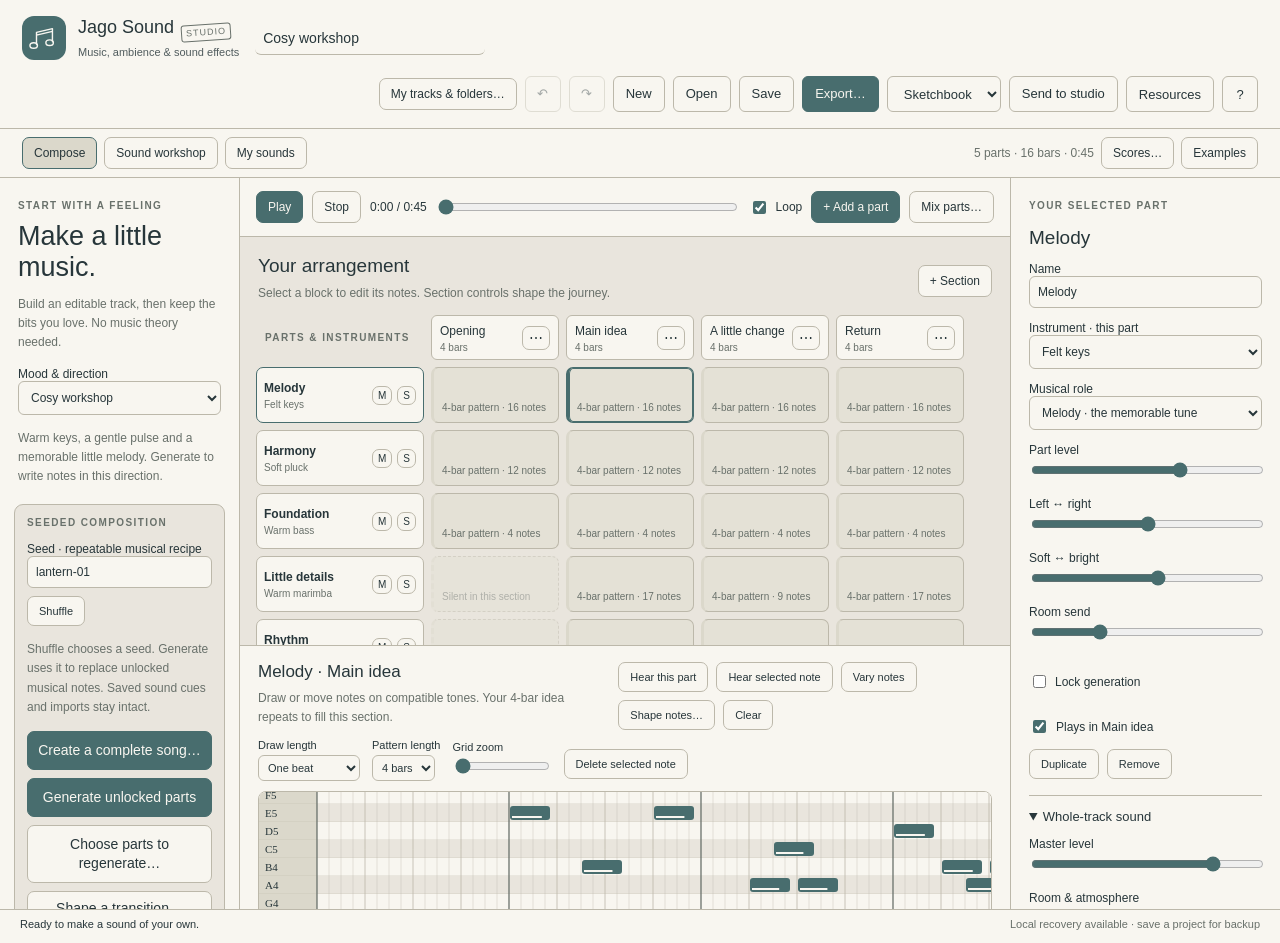
==== commit 690b506b: "Prepare Jago Sound 0.10.0 release Update the current source, illustrated guide, and offline browser " ====
--- a/index.html
+++ b/index.html
@@ -71,14 +71,14 @@
 .ingredient-timeline [data-resize=end]{right:0;border-radius:0 3px 3px 0}
 .ingredient-timeline [data-resize]:hover{outline:2px solid var(--ink)}
 #trackShelfList{display:grid;gap:10px}#trackShelfList select{width:100%}
-</style></head><body>
-<header><div class="brand"><span class="mark"><svg viewBox="0 0 32 32" aria-hidden="true"><path d="M8 23V10l17-4v14M8 13l17-4"/><ellipse cx="5" cy="24" rx="4" ry="3"/><ellipse cx="22" cy="21" rx="4" ry="3"/></svg></span><div>JAGO MUSIC + SFX<small>A little spark. A sound of your own.</small></div></div><input id="projectName" aria-label="Project name" maxlength="100"><div class="header-actions"><button id="undo" title="Undo · Ctrl Z">Undo</button><button id="redo" title="Redo · Ctrl Shift Z">Redo</button><button id="newProject">New</button><button id="openProject">Open</button><button id="saveProject">Save</button><button id="exportProject" class="primary">Export…</button><select id="theme" aria-label="Application appearance"><option value="sketchbook">Sketchbook</option><option value="dark">Charcoal</option><option value="paper">Paper</option><option value="plum">Plum</option><option value="candy">Candy</option></select><button id="help">? Help</button></div></header>
-<nav class="studio-nav" aria-label="Studio workspace"><button data-view="music" aria-selected="true">Compose</button><button data-view="sounds">Sound workshop</button><button data-view="library">My sounds</button><span id="sessionSummary"></span><button id="examples">Examples</button></nav>
-<main id="musicView" class="workspace"><aside class="builder"><div class="eyebrow">START WITH A FEELING</div><h1>Make a little music.</h1><p class="hint">Build an editable track, then keep the bits you love. No music theory needed.</p><label>Mood & direction<select id="mood"></select></label><p id="moodNote" class="hint"></p><section class="generation-box"><div class="eyebrow">SEEDED COMPOSITION</div><label>Seed · repeatable musical recipe<div class="seed-row"><input id="seed" maxlength="100"><button id="newSeed" title="Choose a new seed">Shuffle</button></div></label><p class="hint">Shuffle chooses a seed. Generate uses it to replace unlocked musical notes. Saved sound cues and imports stay intact.</p><button id="generate" class="primary wide">Generate unlocked parts</button><p id="generationHint" class="hint"></p><label>Target length · seconds<div class="seed-row"><input id="targetLength" type="number" min="5" max="180" step="1" value="45"><button id="applyLength">Set</button></div></label><p id="lengthHint" class="hint"></p><label>Playback shape<select id="trackShape"><option value="loop">Loop</option><option value="single">Finished track</option></select></label><p class="hint">Loop returns to the beginning. Finished track resolves and ends; Generate writes that ending.</p><details><summary>Finished-track fades</summary><label>Track fade-in · seconds<input id="trackFadeIn" type="number" min="0" max="10" step=".1" value="0"></label><label>Track fade-out · seconds<input id="trackFadeOut" type="number" min="0" max="10" step=".1" value="0"></label><p class="hint">These fades apply to Finished track playback and export. Loop mode keeps a continuous level.</p></details></section><label>Pace <output id="tempoValue"></output><input id="tempo" type="range" min="45" max="180" step="1"></label><label>Energy <output id="energyValue"></output><input id="energy" type="range" min="0" max="1" step=".01"></label><label>More space ↔ more activity<input id="busyness" type="range" min="0" max="1" step=".01"></label><label>Gentle human variation<input id="human" type="range" min="0" max="1" step=".01"></label><details><summary>Musical palette</summary><label>Starting note<select id="key"></select></label><label>Colour<select id="scale"><option value="major">Bright · major</option><option value="minor">Reflective · minor</option><option value="dorian">Open · dorian</option></select></label><p class="hint">The note editor shows compatible tones. Changing this palette does not rewrite existing notes; regenerate unlocked parts when ready.</p></details><button id="savePreset" class="wide">Save direction preset…</button><div id="savedPresets"></div><div class="builder-note">Made locally. All built-in sounds are synthesised by Jago; no sample pack or account required.</div></aside>
-<section class="music-main"><div class="transport"><button id="play" class="primary" title="Play / pause · Space">Play</button><button id="stop" title="Stop and return to start">Stop</button><output id="timeDisplay">0:00 / 0:00</output><span id="queueStatus" class="queue-status" role="status" hidden></span><input id="seek" type="range" min="0" max="1" step=".001" value="0" aria-label="Play position"><label class="inline"><input id="loop" type="checkbox"> Loop</label><button id="addTrack" class="primary">+ Add a part</button></div><div class="arrange-head"><div><h2>Your arrangement</h2><p class="hint">Select a block to edit its notes. Section controls shape the journey.</p></div><button id="addSection">+ Section</button></div><div id="manualStart" class="manual-start" hidden><h2>Start here. Make your own sound.</h2><p>Add an instrument and draw notes, choose a sound recipe, or import audio.</p><button id="manualAdd" class="primary">+ Add your first part</button></div><div id="arrangementScroll"><div id="arrangement"></div><div id="playhead" hidden></div></div><section id="patternEditor" class="pattern-editor"><div class="editor-head"><div><h2 id="patternTitle">Choose a musical part</h2><p id="patternHint" class="hint"></p></div><div class="row"><button id="patternAudition">Hear this part</button><button id="patternVary">Vary notes</button><button id="patternClear">Clear</button></div></div><div class="editor-controls"><label>Draw length<select id="noteLength"><option value="1">Short · ¼ beat</option><option value="2">Half a beat</option><option value="4" selected>One beat</option><option value="8">Two beats</option><option value="16">One bar</option></select></label><label>Pattern length<select id="patternBars"><option value="1">1 bar</option><option value="2">2 bars</option><option value="4" selected>4 bars</option><option value="8">8 bars</option></select></label><label>Grid zoom<input id="gridZoom" type="range" min="12" max="32" value="12"></label><button id="deleteNote">Delete selected note</button></div><div id="pianoScroll"><canvas id="piano" aria-label="Editable note grid" tabindex="0"></canvas></div><p class="hint editor-tip">Click empty space to add a note; click a note to select it. Drag to move, drag its right edge to resize; right-click or Delete removes it. Each gesture is one undo.</p></section></section>
-<aside class="inspector"><div class="eyebrow">YOUR SELECTED PART</div><div id="partControls"></div><details class="master-settings" open><summary>Whole-track sound</summary><label>Master level<input id="master" type="range" min="0" max="1" step=".01"></label><label>Room & atmosphere<input id="room" type="range" min="0" max="1" step=".01"></label><p class="hint">Room adds a synthesised reverberant space. Music and its sound choices remain editable in your project.</p></details><details><summary>Session notes</summary><textarea id="sessionNotes" rows="5" placeholder="Where will you use this? What should change?"></textarea></details><section class="next-step"><b>Make it yours</b><p>Try a different instrument, soften the rhythm, lock a melody you like, then vary its accompaniment.</p></section></aside></main>
-<section id="soundsView" class="sound-workspace" hidden><aside><div class="eyebrow">SOUND WORKSHOP</div><h1>Little sounds.<br>Big atmosphere.</h1><p class="hint">Make an editable sound recipe. Ambiences and sequences can loop; cues can stay short and purposeful.</p><input id="soundSearch" type="search" placeholder="Find a sound…" aria-label="Find a sound"><div id="soundTypes"></div></aside><section class="sound-craft"><div class="eyebrow" id="soundGroup"></div><h1 id="soundTitle"></h1><p class="hint" id="soundDescription"></p><canvas id="soundWave" width="900" height="220" aria-label="Sound waveform"></canvas><div class="row"><button id="soundPlay" class="primary">Listen</button><button id="soundStop">Stop</button><button id="soundShuffle">New variation</button><button id="soundSave">Save to My sounds…</button><button id="soundExport">Export sound…</button><button id="soundImport">Open recipe…</button><button id="soundApply" hidden>Update selected part</button><button id="soundAdd">Add to arrangement…</button></div><p id="soundMetrics" class="hint">Listen to draw the waveform.</p><div class="row" style="margin:16px 0"><span class="hint">Quick character</span><button data-character="gentle">Gentle</button><button data-character="balanced">Balanced</button><button data-character="bold">Bold</button></div><div id="soundSettings" class="sound-settings"></div><p class="hint">These are procedural interpretations. Footsteps are walking sequences and doors include movement plus a closing cue. Save a favourite recipe before exploring more variations.</p></section></section>
-<section id="libraryView" class="library-workspace" hidden><div class="library-heading"><div><div class="eyebrow">YOUR SOUND SHELF</div><h1>Keep the good bits.</h1><p class="hint">Saved recipes stay editable and travel with this project. Preview, favourite or add one to your arrangement.</p></div><button id="libraryCreate">+ Make a sound</button></div><div class="row"><label class="inline"><input id="showBuiltins" type="checkbox" checked> Built-in library</label><input id="librarySearch" type="search" placeholder="Search your sounds…" aria-label="Search saved sounds"><label class="inline"><input id="favouritesOnly" type="checkbox"> Favourites</label><button id="importAudio">Import audio…</button></div><div id="soundLibrary" class="sound-library"></div><p class="hint">Imported recordings stay embedded in the project. Their original usage rights still apply. Built-in Jago synthesis does not require attribution or payment for your exported audio.</p></section>
+</style></head><body>
+<header><div class="brand"><span class="mark"><svg viewBox="0 0 32 32" aria-hidden="true"><path d="M8 23V10l17-4v14M8 13l17-4"/><ellipse cx="5" cy="24" rx="4" ry="3"/><ellipse cx="22" cy="21" rx="4" ry="3"/></svg></span><div>JAGO MUSIC + SFX<small>A little spark. A sound of your own.</small></div></div><input id="projectName" aria-label="Project name" maxlength="100"><div class="header-actions"><button id="undo" title="Undo · Ctrl Z">Undo</button><button id="redo" title="Redo · Ctrl Shift Z">Redo</button><button id="newProject">New</button><button id="openProject">Open</button><button id="saveProject">Save</button><button id="exportProject" class="primary">Export…</button><select id="theme" aria-label="Application appearance"><option value="sketchbook">Sketchbook</option><option value="dark">Charcoal</option><option value="paper">Paper</option><option value="plum">Plum</option><option value="candy">Candy</option></select><button id="help">? Help</button></div></header>
+<nav class="studio-nav" aria-label="Studio workspace"><button data-view="music" aria-selected="true">Compose</button><button data-view="sounds">Sound workshop</button><button data-view="library">My sounds</button><span id="sessionSummary"></span><button id="examples">Examples</button></nav>
+<main id="musicView" class="workspace"><aside class="builder"><div class="eyebrow">START WITH A FEELING</div><h1>Make a little music.</h1><p class="hint">Build an editable track, then keep the bits you love. No music theory needed.</p><label>Mood & direction<select id="mood"></select></label><p id="moodNote" class="hint"></p><section class="generation-box"><div class="eyebrow">SEEDED COMPOSITION</div><label>Seed · repeatable musical recipe<div class="seed-row"><input id="seed" maxlength="100"><button id="newSeed" title="Choose a new seed">Shuffle</button></div></label><p class="hint">Shuffle chooses a seed. Generate uses it to replace unlocked musical notes. Saved sound cues and imports stay intact.</p><button id="generate" class="primary wide">Generate unlocked parts</button><p id="generationHint" class="hint"></p><label>Target length · seconds<div class="seed-row"><input id="targetLength" type="number" min="5" max="180" step="1" value="45"><button id="applyLength">Set</button></div></label><p id="lengthHint" class="hint"></p><label>Playback shape<select id="trackShape"><option value="loop">Loop</option><option value="single">Finished track</option></select></label><p class="hint">Loop returns to the beginning. Finished track resolves and ends; Generate writes that ending.</p><details><summary>Finished-track fades</summary><label>Track fade-in · seconds<input id="trackFadeIn" type="number" min="0" max="10" step=".1" value="0"></label><label>Track fade-out · seconds<input id="trackFadeOut" type="number" min="0" max="10" step=".1" value="0"></label><p class="hint">These fades apply to Finished track playback and export. Loop mode keeps a continuous level.</p></details></section><label>Pace <output id="tempoValue"></output><input id="tempo" type="range" min="45" max="180" step="1"></label><label>Energy <output id="energyValue"></output><input id="energy" type="range" min="0" max="1" step=".01"></label><label>More space ↔ more activity<input id="busyness" type="range" min="0" max="1" step=".01"></label><label>Gentle human variation<input id="human" type="range" min="0" max="1" step=".01"></label><details><summary>Musical palette</summary><label>Starting note<select id="key"></select></label><label>Colour<select id="scale"><option value="major">Bright · major</option><option value="minor">Reflective · minor</option><option value="dorian">Open · dorian</option></select></label><p class="hint">The note editor shows compatible tones. Changing this palette does not rewrite existing notes; regenerate unlocked parts when ready.</p></details><button id="savePreset" class="wide">Save direction preset…</button><div id="savedPresets"></div><div class="builder-note">Made locally. All built-in sounds are synthesised by Jago; no sample pack or account required.</div></aside>
+<section class="music-main"><div class="transport"><button id="play" class="primary" title="Play / pause · Space">Play</button><button id="stop" title="Stop and return to start">Stop</button><output id="timeDisplay">0:00 / 0:00</output><span id="queueStatus" class="queue-status" role="status" hidden></span><input id="seek" type="range" min="0" max="1" step=".001" value="0" aria-label="Play position"><label class="inline"><input id="loop" type="checkbox"> Loop</label><button id="addTrack" class="primary">+ Add a part</button></div><div class="arrange-head"><div><h2>Your arrangement</h2><p class="hint">Select a block to edit its notes. Section controls shape the journey.</p></div><button id="addSection">+ Section</button></div><div id="manualStart" class="manual-start" hidden><h2>Start here. Make your own sound.</h2><p>Add an instrument and draw notes, choose a sound recipe, or import audio.</p><button id="manualAdd" class="primary">+ Add your first part</button></div><div id="arrangementScroll"><div id="arrangement"></div><div id="playhead" hidden></div></div><section id="patternEditor" class="pattern-editor"><div class="editor-head"><div><h2 id="patternTitle">Choose a musical part</h2><p id="patternHint" class="hint"></p></div><div class="row"><button id="patternAudition">Hear this part</button><button id="patternVary">Vary notes</button><button id="patternClear">Clear</button></div></div><div class="editor-controls"><label>Draw length<select id="noteLength"><option value="1">Short · ¼ beat</option><option value="2">Half a beat</option><option value="4" selected>One beat</option><option value="8">Two beats</option><option value="16">One bar</option></select></label><label>Pattern length<select id="patternBars"><option value="1">1 bar</option><option value="2">2 bars</option><option value="4" selected>4 bars</option><option value="8">8 bars</option></select></label><label>Grid zoom<input id="gridZoom" type="range" min="12" max="32" value="12"></label><button id="deleteNote">Delete selected note</button></div><div id="pianoScroll"><canvas id="piano" aria-label="Editable note grid" tabindex="0"></canvas></div><p class="hint editor-tip">Click empty space to add a note; click a note to select it. Drag to move, drag its right edge to resize; right-click or Delete removes it. Each gesture is one undo.</p></section></section>
+<aside class="inspector"><div class="eyebrow">YOUR SELECTED PART</div><div id="partControls"></div><details class="master-settings" open><summary>Whole-track sound</summary><label>Master level<input id="master" type="range" min="0" max="1" step=".01"></label><label>Room & atmosphere<input id="room" type="range" min="0" max="1" step=".01"></label><p class="hint">Room adds a synthesised reverberant space. Music and its sound choices remain editable in your project.</p></details><details><summary>Session notes</summary><textarea id="sessionNotes" rows="5" placeholder="Where will you use this? What should change?"></textarea></details><section class="next-step"><b>Make it yours</b><p>Try a different instrument, soften the rhythm, lock a melody you like, then vary its accompaniment.</p></section></aside></main>
+<section id="soundsView" class="sound-workspace" hidden><aside><div class="eyebrow">SOUND WORKSHOP</div><h1>Little sounds.<br>Big atmosphere.</h1><p class="hint">Make an editable sound recipe. Ambiences and sequences can loop; cues can stay short and purposeful.</p><input id="soundSearch" type="search" placeholder="Find a sound…" aria-label="Find a sound"><div id="soundTypes"></div></aside><section class="sound-craft"><div class="eyebrow" id="soundGroup"></div><h1 id="soundTitle"></h1><p class="hint" id="soundDescription"></p><canvas id="soundWave" width="900" height="220" aria-label="Sound waveform"></canvas><div class="row"><button id="soundPlay" class="primary">Listen</button><button id="soundStop">Stop</button><button id="soundShuffle">New variation</button><button id="soundSave">Save to My sounds…</button><button id="soundExport">Export sound…</button><button id="soundImport">Open recipe…</button><button id="soundApply" hidden>Update selected part</button><button id="soundAdd">Add to arrangement…</button></div><p id="soundMetrics" class="hint">Listen to draw the waveform.</p><div class="row" style="margin:16px 0"><span class="hint">Quick character</span><button data-character="gentle">Gentle</button><button data-character="balanced">Balanced</button><button data-character="bold">Bold</button></div><div id="soundSettings" class="sound-settings"></div><p class="hint">These are procedural interpretations. Footsteps are walking sequences and doors include movement plus a closing cue. Save a favourite recipe before exploring more variations.</p></section></section>
+<section id="libraryView" class="library-workspace" hidden><div class="library-heading"><div><div class="eyebrow">YOUR SOUND SHELF</div><h1>Keep the good bits.</h1><p class="hint">Saved recipes stay editable and travel with this project. Preview, favourite or add one to your arrangement.</p></div><button id="libraryCreate">+ Make a sound</button></div><div class="row"><label class="inline"><input id="showBuiltins" type="checkbox" checked> Built-in library</label><input id="librarySearch" type="search" placeholder="Search your sounds…" aria-label="Search saved sounds"><label class="inline"><input id="favouritesOnly" type="checkbox"> Favourites</label><button id="importAudio">Import audio…</button></div><div id="soundLibrary" class="sound-library"></div><p class="hint">Imported recordings stay embedded in the project. Their original usage rights still apply. Built-in Jago synthesis does not require attribution or payment for your exported audio.</p></section>
 <footer><span id="status" role="status">Ready to make a sound of your own.</span><span id="recoveryStatus">Local recovery available · save a project for backup</span></footer><dialog id="dialog"><div class="dialog-head"><h2 id="dialogTitle"></h2><button id="dialogClose" aria-label="Close dialog">×</button></div><div id="dialogBody"></div></dialog><input id="projectFile" type="file" accept=".jagomusic,.json" hidden><input id="soundRecipeFile" type="file" accept=".jagosound,.json" hidden><input id="audioFile" type="file" accept="audio/*" hidden><script>// SPDX-License-Identifier: MIT 
 // Copyright (c) 2026 Cameron Jago Lis Illustrates.@@ -561,280 +561,280 @@
 const MusicFiles=(()=>{
  function save(blob,name){const a=document.createElement('a'),url=URL.createObjectURL(blob);a.href=url;a.download=name;a.click();setTimeout(()=>URL.revokeObjectURL(url),30000);return url}
  const safe=s=>String(s).replace(/[<>:"/\\|?*\x00-\x1f]/g,'').slice(0,80)||'Jago music';
- function midi(p){const bytes=s=>Array.from(new TextEncoder().encode(s)),u16=n=>[n>>8&255,n&255],u32=n=>[n>>>24&255,n>>>16&255,n>>>8&255,n&255],vlq=n=>{let a=[n&127];while(n>>>=7)a.unshift((n&127)|128);return a},chunk=(type,data)=>[...bytes(type),...u32(data.length),...data],meta=(type,text)=>[255,type,...vlq(bytes(text).length),...bytes(text)];const tempo=Math.round(60000000/p.tempo),conductor=[0,...meta(3,p.name),0,255,81,3,tempo>>16&255,tempo>>8&255,tempo&255,0,255,88,4,4,2,24,8,...(p.scoreSource?[0,...meta(1,p.notes||p.scoreSource.rights)]:[]),0,255,47,0],tracks=[chunk('MTrk',conductor)],events=Composer.events({...p,human:0});let melodic=0;for(const t of p.tracks){if(['sound','audio'].includes(t.role))continue;const channel=t.role==='rhythm'?9:[0,1,2,3,4,5,6,7,8,10,11,12,13,14,15][melodic++],ev=[];for(const n of events.filter(e=>e.track===t.id)){const step=n.time*p.tempo/60*480,end=(n.time+n.duration)*p.tempo/60*480;ev.push({tick:Math.round(step),bytes:[144|channel,n.pitch,Math.round(n.velocity*127)]},{tick:Math.round(end),bytes:[128|channel,n.pitch,0]})}ev.sort((a,b)=>a.tick-b.tick||a.bytes[0]-b.bytes[0]);let data=[0,...meta(3,t.name),0,192|channel,Composer.voices[t.instrument].gm],previous=0;for(const e of ev){data.push(...vlq(e.tick-previous),...e.bytes);previous=e.tick}data.push(0,255,47,0);tracks.push(chunk('MTrk',data))}return new Blob([Uint8Array.from([...bytes('MThd'),...u32(6),...u16(1),...u16(tracks.length),...u16(480),...tracks.flat()])],{type:'audio/midi'})}
+ function midi(p){const bytes=s=>Array.from(new TextEncoder().encode(s)),u16=n=>[n>>8&255,n&255],u32=n=>[n>>>24&255,n>>>16&255,n>>>8&255,n&255],vlq=n=>{let a=[n&127];while(n>>>=7)a.unshift((n&127)|128);return a},chunk=(type,data)=>[...bytes(type),...u32(data.length),...data],meta=(type,text)=>[255,type,...vlq(bytes(text).length),...bytes(text)];const tempo=Math.round(60000000/p.tempo),conductor=[0,...meta(3,p.name),0,255,81,3,tempo>>16&255,tempo>>8&255,tempo&255,0,255,88,4,4,2,24,8,...(p.scoreSource?[0,...meta(1,p.notes||p.scoreSource.rights)]:[]),0,255,47,0],tracks=[chunk('MTrk',conductor)],events=Composer.events({...p,human:0});let melodic=0;for(const t of p.tracks){if(['sound','audio'].includes(t.role))continue;const channel=t.role==='rhythm'?9:[0,1,2,3,4,5,6,7,8,10,11,12,13,14,15][melodic++],ev=[];for(const n of events.filter(e=>e.track===t.id)){const step=n.time*p.tempo/60*480,end=(n.time+n.duration)*p.tempo/60*480;ev.push({tick:Math.round(step),bytes:[144|channel,n.pitch,Math.round(n.velocity*127)]},{tick:Math.round(end),bytes:[128|channel,n.pitch,0]})}ev.sort((a,b)=>a.tick-b.tick||a.bytes[0]-b.bytes[0]);let data=[0,...meta(3,t.name),0,192|channel,Composer.voices[t.instrument].gm,0,176|channel,7,Math.round(t.volume*127),0,176|channel,10,Math.round((t.pan+1)*63.5),0,176|channel,91,Math.round(t.space*127)],previous=0;for(const e of ev){data.push(...vlq(e.tick-previous),...e.bytes);previous=e.tick}data.push(0,255,47,0);tracks.push(chunk('MTrk',data))}return new Blob([Uint8Array.from([...bytes('MThd'),...u32(6),...u16(1),...u16(tracks.length),...u16(480),...tracks.flat()])],{type:'audio/midi'})}
  // Small uncompressed ZIP writer: no external runtime, suitable for WAV stems and project kits.
  const table=Uint32Array.from({length:256},(_,n)=>{for(let k=0;k<8;k++)n=n&1?0xedb88320^(n>>>1):n>>>1;return n>>>0});function crc(data){let c=0xffffffff;for(const v of data)c=table[(c^v)&255]^(c>>>8);return(c^0xffffffff)>>>0}
  async function zip(files){const chunks=[],central=[];let offset=0;for(const file of files){const name=new TextEncoder().encode(file.name),data=new Uint8Array(await file.blob.arrayBuffer()),head=new Uint8Array(30+name.length),v=new DataView(head.buffer),sum=crc(data);v.setUint32(0,0x04034b50,true);v.setUint16(4,20,true);v.setUint16(6,2048,true);v.setUint32(14,sum,true);v.setUint32(18,data.length,true);v.setUint32(22,data.length,true);v.setUint16(26,name.length,true);head.set(name,30);chunks.push(head,data);const c=new Uint8Array(46+name.length),d=new DataView(c.buffer);d.setUint32(0,0x02014b50,true);d.setUint16(4,20,true);d.setUint16(6,20,true);d.setUint16(8,2048,true);d.setUint32(16,sum,true);d.setUint32(20,data.length,true);d.setUint32(24,data.length,true);d.setUint16(28,name.length,true);d.setUint32(42,offset,true);c.set(name,46);central.push(c);offset+=head.length+data.length}const end=new Uint8Array(22),v=new DataView(end.buffer),length=central.reduce((n,c)=>n+c.length,0);v.setUint32(0,0x06054b50,true);v.setUint16(8,files.length,true);v.setUint16(10,files.length,true);v.setUint32(12,length,true);v.setUint32(16,offset,true);return new Blob([...chunks,...central,end],{type:'application/zip'})}
  return{save,safe,midi,zip};
 })();
-</script><script>// SPDX-License-Identifier: MIT
-
-const $=id=>document.getElementById(id),C=Composer,A=MusicAudio,F=MusicFiles,esc=s=>String(s).replace(/[&<>"']/g,c=>({'&':'&amp;','<':'&lt;','>':'&gt;','"':'&quot;',"'":'&#39;'}[c]));
-
-let project=C.generate({mood:'cosy',seed:'lantern-01'}),selected=project.tracks[0].id,sectionSelected=project.sections[1].id,selectedNote=null,view='music',history=[],future=[],sliderBefore=null,drag=null,playPosition=0,soundRecipe=C.sound('rain'),soundBuffer=null,soundToken=0,lastSaved='',exportBusy=false,exportController=null,editingSoundTrack=null,presets=[],recovered=false;
-
-try{const saved=localStorage.getItem('jago-music-recovery');if(saved){project=C.validate(JSON.parse(saved));selected=project.tracks[0]?.id;sectionSelected=project.sections[0].id;recovered=true}presets=JSON.parse(localStorage.getItem('jago-music-presets')||'[]');document.documentElement.dataset.theme=localStorage.getItem('jago-music-theme')||'sketchbook'}catch{}lastSaved=recovered?'':JSON.stringify(project);
-
-const pendingSaves=new Map();
-
-const current=()=>project.tracks.find(t=>t.id===selected),currentSection=()=>project.sections.find(s=>s.id===sectionSelected),pattern=()=>current()?.patterns[sectionSelected],status=s=>$('status').textContent=s,clock=s=>Math.floor(s/60)+':'+String(Math.floor(s%60)).padStart(2,'0');
-
-let recoveryTimer=0;function recovery(){clearTimeout(recoveryTimer);recoveryTimer=setTimeout(()=>{try{if(project.tracks.reduce((n,t)=>n+(t.audio?.data.length||0),0)>4000000){$('recoveryStatus').textContent='Large project: save a .jagomusic backup';return}const data=JSON.stringify(project);if(data.length<4500000){localStorage.setItem('jago-music-recovery',data);$('recoveryStatus').textContent='Changes kept in local recovery · Save for a backup'}else $('recoveryStatus').textContent='Large project: save a .jagomusic backup'}catch{$('recoveryStatus').textContent='Recovery unavailable · save a project backup'}},350)}
-
-function equal(a,b){if(a===b)return true;if(!a||!b||typeof a!=='object'||typeof b!=='object')return false;const keys=Object.keys(a);return keys.length===Object.keys(b).length&&keys.every(k=>Object.prototype.hasOwnProperty.call(b,k)&&equal(a[k],b[k]))}
-
-function remember(before){if(equal(before,project))return;history.push(before);if(history.length>60)history.shift();future=[];recovery();$('undo').disabled=!history.length;$('redo').disabled=!future.length}
-
-function change(fn,{keepPlaying=false,liveArrangement=false}={}){const before=C.clone(project),running=A.playing;if(!keepPlaying)pause();try{fn();C.validate(project)}catch(error){project=before;render();throw error;}if(running&&liveArrangement){$('queueStatus').hidden=false;$('queueStatus').textContent='Preparing change · playback continues';A.update(project).then(queued=>{if(queued){$('queueStatus').hidden=false;$('queueStatus').textContent='Change queued · next bar'}}).catch(e=>status('Playback change could not be prepared: '+e.message))}remember(before);render()}
-
-function undo(){if(sliderBefore){project=sliderBefore;sliderBefore=null}else if(history.length){future.push(C.clone(project));project=history.pop()}else return;pause();selectedNote=null;render();recovery()}
-
-function redo(){if(!future.length)return;history.push(C.clone(project));project=future.pop();pause();selectedNote=null;render();recovery()}
-
-function slider(el,setter,{live=false,commit=null}={}){el.onpointerdown=()=>sliderBefore=C.clone(project);el.oninput=()=>{if(!sliderBefore)sliderBefore=C.clone(project);if(!live)pause();setter(+el.value);updateSummary();drawPiano()};const finish=()=>{if(!sliderBefore)return;const b=sliderBefore;sliderBefore=null;remember(b);if(commit)commit();render()};el.onchange=finish;el.onpointerup=finish;el.onpointercancel=finish}
-
-function dialog(title,html){$('dialogTitle').textContent=title;$('dialogBody').innerHTML=html;if(!$('dialog').open)$('dialog').showModal()}
-
-function closeDialog(){if(exportBusy){exportController?.abort();status('Export cancellation requested.')}exportBusy=false;$('dialog').close()}
-
-$('dialogClose').onclick=closeDialog;$('dialog').addEventListener('cancel',e=>{e.preventDefault();closeDialog()});
-
-function showView(next){if(view==='sounds'&&next!=='sounds')A.stop();view=next;for(const [id,v]of [['musicView','music'],['soundsView','sounds'],['libraryView','library']])$(id).hidden=next!==v;document.querySelectorAll('[data-view]').forEach(b=>b.setAttribute('aria-selected',b.dataset.view===next));if(next==='sounds')renderSound();if(next==='library')renderLibrary()}
-
-function render(){if(!current())selected=project.tracks[0]?.id;if(!currentSection())sectionSelected=project.sections[0].id;$('projectName').value=project.name;$('trackShape').value=project.loop?'loop':'single';$('trackFadeIn').value=project.fadeIn||0;$('trackFadeOut').value=project.fadeOut||0;$('mood').value=project.mood;$('moodNote').textContent=C.moods[project.mood].note+(A.playing?' Live choices enter on the next bar.':' Generate to write notes in this direction.');$('seed').value=project.seed;for(const k of ['tempo','energy','busyness','human','master','room','key','scale'])$(k).value=project[k];$('loop').checked=project.loop;$('sessionNotes').value=project.notes||'';$('theme').value=document.documentElement.dataset.theme;$('undo').disabled=!history.length;$('redo').disabled=!future.length;updateSummary();renderArrangement();renderPart();drawPiano();renderPresets();if(view==='library')renderLibrary()}
-
-function updateSummary(){
-
- $('manualStart').hidden=project.tracks.length>0;$('lengthHint').textContent=clock(C.seconds(project))+' actual · whole musical bars';const count=project.tracks.filter(t=>!t.locked&&!t.sound&&!t.audio).length;$('generationHint').textContent=project.tracks.some(t=>!t.sound&&!t.audio)?'Generate replaces notes in '+count+' unlocked musical parts across all sections. Locked parts, sound cues and imports are retained. One undo restores the previous notes.':'Generate creates up to five musical parts alongside your sound cues and imports. One undo restores this session.';const duration=C.seconds(project);$('sessionSummary').textContent=project.tracks.length+' parts · '+C.totalBars(project)+' bars · '+clock(duration);$('tempoValue').textContent=project.tempo+' BPM';$('energyValue').textContent=Math.round(project.energy*100)+'%';$('timeDisplay').textContent=clock(A.playing?A.position:playPosition)+' / '+clock(duration);$('seek').value=(A.playing?A.position:playPosition)/duration}
-
-function renderArrangement(){const columns='168px '+project.sections.map(s=>Math.max(118,s.bars*32)+'px').join(' '),root=$('arrangement');root.className='arrangement-grid';root.style.gridTemplateColumns=columns;let html='<div class="eyebrow" style="align-self:center;padding:9px">PARTS & INSTRUMENTS</div>';for(const s of project.sections)html+='<div class="section-heading"><div><b>'+esc(s.name)+'</b><small>'+s.bars+' bars</small></div><button data-section="'+s.id+'" title="Edit section">⋯</button></div>';for(const t of project.tracks){html+='<div class="track-label '+(t.id===selected?'active':'')+'"><button data-track="'+t.id+'" title="'+esc(t.name)+'"><b>'+esc(t.name)+(t.locked?' ◇':'')+(t.muted?' · Muted':t.solo?' · Solo':'')+'</b><small>'+esc(t.sound?C.soundTypes[t.sound.type].name:t.audio?'Imported audio':C.voices[t.instrument].name)+'</small></button><button class="mini" data-mute="'+t.id+'" aria-pressed="'+t.muted+'" title="'+(t.muted?'Unmute this part':'Mute this part')+'">M</button><button class="mini" data-solo="'+t.id+'" aria-pressed="'+t.solo+'" title="Hear only soloed parts">S</button></div>';for(const s of project.sections){const p=t.patterns[s.id],off=t.enabled[s.id]===false,notes=p?.notes||[];html+='<button data-block="'+t.id+'|'+s.id+'" class="pattern-block '+(t.id===selected&&s.id===sectionSelected?'active ':'')+(off?'off':'')+'"><div class="mini-notes">'+notes.slice(0,100).map(n=>'<i style="left:'+(n.step/(p.bars*16)*100)+'%;width:'+(n.length/(p.bars*16)*100)+'%;top:'+(16-(n.pitch-24)/72*15)+'px"></i>').join('')+'</div><small>'+(!notes.length?'Empty · click to draw':t.muted?'Muted · editable':off?'Silent in this section':p.bars+'-bar pattern · '+notes.length+(t.sound||t.audio?' cues':' notes'))+'</small></button>'}}root.innerHTML=html;root.querySelectorAll('[data-track]').forEach(b=>b.onclick=()=>{selected=b.dataset.track;selectedNote=null;render()});root.querySelectorAll('[data-block]').forEach(b=>b.onclick=()=>{[selected,sectionSelected]=b.dataset.block.split('|');selectedNote=null;if(!pattern())change(()=>current().patterns[sectionSelected]={bars:4,notes:[]});else render()});root.querySelectorAll('[data-mute]').forEach(b=>b.onclick=()=>change(()=>{project.tracks.find(t=>t.id===b.dataset.mute).muted=!project.tracks.find(t=>t.id===b.dataset.mute).muted},{keepPlaying:A.playing,liveArrangement:A.playing}));root.querySelectorAll('[data-solo]').forEach(b=>b.onclick=()=>change(()=>{const t=project.tracks.find(t=>t.id===b.dataset.solo);t.solo=!t.solo},{keepPlaying:A.playing,liveArrangement:A.playing}));root.querySelectorAll('[data-section]').forEach(b=>b.onclick=()=>sectionDialog(b.dataset.section))}
-
-function renderPart(){const t=current(),s=currentSection(),root=$('partControls');if(!t){root.innerHTML='<div class="empty">Add a musical part or import a sound to begin.</div>';$('patternTitle').textContent='A blank canvas for your music';$('patternHint').textContent='Add a part, choose its sound, then draw compatible notes.';return}root.innerHTML='<div class="part-top"><h2>'+esc(t.name)+'</h2><label>Name<input id="partName" maxlength="80" value="'+esc(t.name)+'"></label><label>Instrument · this part<select id="instrument">'+Object.entries(C.voices).map(([k,v])=>'<option value="'+k+'">'+v.name+'</option>').join('')+'</select></label><label>Musical role<select id="role">'+[['melody','Melody · the memorable tune'],['harmony','Harmony · supporting chords'],['bass','Foundation · low notes'],['texture','Details · little repeating notes'],['rhythm','Rhythm · drums'],['sound','Sound cue / ambience'],['audio','Imported audio']].map(([k,v])=>'<option value="'+k+'">'+v+'</option>').join('')+'</select></label><label>Part level<input id="partVolume" type="range" min="0" max="1" step=".01" value="'+t.volume+'"></label><label>Left ↔ right<input id="partPan" type="range" min="-1" max="1" step=".01" value="'+t.pan+'"></label><label>Soft ↔ bright<input id="partBrightness" type="range" min="0" max="1" step=".01" value="'+t.brightness+'"></label><label>Room send<input id="partSpace" type="range" min="0" max="1" step=".01" value="'+t.space+'"></label><div class="toggle-row"><label><input id="partLock" type="checkbox" '+(t.locked?'checked':'')+'> Lock generation</label></div><label class="inline"><input id="partEnabled" type="checkbox" '+(t.enabled[s.id]!==false?'checked':'')+'> Plays in '+esc(s.name)+'</label><div class="row"><button id="duplicateTrack">Duplicate</button><button id="removeTrack">Remove</button></div>'+(t.sound?'<button id="editTrackSound" class="wide" style="margin-top:10px">Edit sound recipe</button>':'')+(t.audio?'<p class="hint">Source: '+esc(t.audio.name)+' · '+esc(t.audio.rights||'User-supplied recording')+'</p>':'')+(t.audio||t.sound?'<section class="selected-note"><b>Source trim & fades</b><canvas id="cueWave" width="400" height="90" tabindex="0" aria-label="Source waveform. Click to choose the source start."></canvas><p class="hint">Every cue uses these settings. Grid position places it; grid length limits playback.</p><label class="inline"><input id="cueRepeat" type="checkbox" '+((t.cue?.repeat??!!t.sound?.loop)?'checked':'')+'> Repeat source for full cue</label><label>Start within source · seconds<input id="cueOffset" type="number" min="0" max="'+Math.max(0,(t.audio?.duration||t.sound.duration)-.01)+'" step=".01" value="'+(t.cue?.offset||0)+'"></label><label>Cue length · seconds<input id="cueLength" type="number" min=".05" max="180" step=".05" value="'+((pattern()?.notes.find(n=>n.id===selectedNote)||pattern()?.notes[0])?.length*(60/project.tempo/4)||.1).toFixed(2)+'"></label><label>Fade-in · seconds<input id="cueFadeIn" type="number" min="0" max="10" step=".01" value="'+(t.cue?.fadeIn||0)+'"></label><label>Fade-out · seconds<input id="cueFadeOut" type="number" min="0" max="10" step=".01" value="'+(t.cue?.fadeOut||0)+'"></label></section>':'')+'<div id="noteControls"></div></div>';$('instrument').value=t.instrument;$('role').value=t.role;$('instrument').disabled=!!(t.sound||t.audio);$('role').disabled=!!(t.sound||t.audio);if(t.sound||t.audio){$('instrument').closest('label').hidden=true;$('role').closest('label').hidden=true;const cue=$('cueWave')?.closest('section');if(cue)$('partName').closest('label').after(cue)}for(const [id,key]of [['cueOffset','offset'],['cueFadeIn','fadeIn'],['cueFadeOut','fadeOut']])if($(id))$(id).onchange=()=>change(()=>{t.cue=t.cue||{offset:0,fadeIn:0,fadeOut:0};t.cue[key]=C.clamp(+$(id).value,0,+$(id).max)},{keepPlaying:A.playing,liveArrangement:A.playing});if($('cueRepeat'))$('cueRepeat').onchange=()=>change(()=>{t.cue=t.cue||{offset:0,fadeIn:0,fadeOut:0};t.cue.repeat=$('cueRepeat').checked},{keepPlaying:A.playing,liveArrangement:A.playing});if($('cueLength'))$('cueLength').onchange=()=>change(()=>{const n=pattern()?.notes.find(n=>n.id===selectedNote)||pattern()?.notes[0];if(n)n.length=C.clamp(+$('cueLength').value/(60/project.tempo/4),.25,128)},{keepPlaying:A.playing,liveArrangement:A.playing});if($('cueWave'))drawCueWave(t);$('partName').onchange=()=>change(()=>t.name=$('partName').value.trim()||'Part',{keepPlaying:true});$('instrument').onchange=()=>change(()=>{t.instrument=$('instrument').value;if(t.instrument==='drums')t.role='rhythm'},{keepPlaying:A.playing,liveArrangement:A.playing});$('role').onchange=()=>{if(['sound','audio'].includes($('role').value)){renderPart();status('Use Sound workshop or Import audio to add those parts.');return}change(()=>t.role=$('role').value,{keepPlaying:A.playing,liveArrangement:A.playing})};slider($('partVolume'),v=>{t.volume=v;A.mix(t.id,'volume',v)},{live:true});slider($('partPan'),v=>{t.pan=v;A.mix(t.id,'pan',v)},{live:true});slider($('partBrightness'),v=>{t.brightness=v;A.mix(t.id,'brightness',v)},{live:true});slider($('partSpace'),v=>{t.space=v;A.mix(t.id,'space',v)},{live:true});if(t.sound||t.audio)$('partLock').closest('.toggle-row').hidden=true;$('partLock').onchange=()=>change(()=>t.locked=$('partLock').checked,{keepPlaying:true});$('partEnabled').onchange=()=>change(()=>t.enabled[s.id]=$('partEnabled').checked,{keepPlaying:A.playing,liveArrangement:A.playing});$('duplicateTrack').onclick=()=>{if(project.tracks.length>=12)return status('Up to 12 parts in this version.');change(()=>{const c=C.clone(t);c.id=C.id();c.name+=' copy';c.solo=false;project.tracks.push(c);selected=c.id})};$('removeTrack').onclick=()=>change(()=>{project.tracks=project.tracks.filter(p=>p.id!==t.id);selectedNote=null});if($('editTrackSound'))$('editTrackSound').onclick=()=>{editingSoundTrack=t.id;soundChange(()=>soundRecipe=C.clone(t.sound));soundBuffer=null;showView('sounds');status('Edit the recipe, then Update selected part to apply it.');};const n=pattern()?.notes.find(n=>n.id===selectedNote);if(n){$('noteControls').innerHTML='<section class="selected-note"><b>'+esc(t.role==='rhythm'?drumName(n.pitch):t.sound||t.audio?'Selected cue':C.noteName(n.pitch))+'</b><label>Strength<input id="noteVelocity" type="range" min=".05" max="1" step=".01" value="'+n.velocity+'"></label><label>Length in grid steps<input id="noteDuration" type="number" min=".25" max="'+(pattern().bars*16)+'" step=".25" value="'+n.length+'"></label></section>';slider($('noteVelocity'),v=>n.velocity=v);$('noteDuration').onchange=()=>change(()=>n.length=C.clamp(+$('noteDuration').value,.25,pattern().bars*16))}$('patternTitle').textContent=t.name+' · '+s.name;$('patternHint').textContent=t.sound||t.audio?'Place cues on this grid. Length determines how much of the sound plays.':'Draw or move notes on compatible tones. Your '+(pattern()?.bars||4)+'-bar idea repeats to fill this section.';const hidden=pattern()?.notes.filter(n=>n.step>=pattern().bars*16).length||0;if(hidden)$('patternHint').textContent+=' '+hidden+' notes stored beyond this length; expand to reveal.';$('patternBars').value=pattern()?.bars||4;for(const id of ['patternVary','patternClear','patternAudition','patternBars'])$(id).disabled=!!t.locked&&id==='patternVary';}
-
-function sectionDialog(id){const s=project.sections.find(s=>s.id===id),index=project.sections.indexOf(s);dialog('Shape this section','<label>Name<input id="sectionName" value="'+esc(s.name)+'" maxlength="60"></label><label>Length in bars<input id="sectionLength" type="number" min="1" max="16" value="'+s.bars+'"></label><label>Generation energy<input id="sectionEnergy" type="range" min=".1" max="1.5" step=".05" value="'+s.energy+'"></label><p class="hint">Existing patterns repeat to fit. Energy affects new variations, not your current notes.</p><div class="row"><button id="sectionSave" class="primary">Save section</button><button id="sectionEarlier" '+(!index?'disabled':'')+'>Earlier</button><button id="sectionLater" '+(index===project.sections.length-1?'disabled':'')+'>Later</button><button id="sectionCopy">Duplicate</button><button id="sectionRemove" '+(project.sections.length===1?'disabled':'')+'>Remove</button></div>');$('sectionSave').onclick=()=>{const bars=C.clamp(Math.round(+$('sectionLength').value),1,16),next=C.clone(project);next.sections[index].bars=bars;if(C.seconds(next)>180)return status('Keep this session within three minutes.');change(()=>{s.name=$('sectionName').value.trim()||'Section';s.bars=bars;s.energy=+$('sectionEnergy').value});closeDialog()};for(const [button,delta]of [['sectionEarlier',-1],['sectionLater',1]])$(button).onclick=()=>{change(()=>{project.sections.splice(index,1);project.sections.splice(index+delta,0,s)});closeDialog()};$('sectionCopy').onclick=()=>{if(project.sections.length>=12||C.seconds(project)+s.bars*240/project.tempo>180)return status('Section or duration limit reached.');change(()=>{const c=C.clone(s);c.id=C.id();c.name+=' copy';project.sections.splice(index+1,0,c);for(const t of project.tracks){if(t.patterns[s.id])t.patterns[c.id]=C.clone(t.patterns[s.id]);t.enabled[c.id]=t.enabled[s.id]}});closeDialog()};$('sectionRemove').onclick=()=>{change(()=>{project.sections.splice(index,1);for(const t of project.tracks){delete t.patterns[s.id];delete t.enabled[s.id]}});closeDialog()}}
-
-function drumName(n){return({36:'Kick',38:'Snare',42:'Hi-hat',45:'Tom',49:'Cymbal'})[n]||'Percussion'}
-
-function pitches(){const t=current();if(!t)return[];if(t.sound||t.audio)return[60];if(t.role==='rhythm'||t.instrument==='drums')return[49,45,42,38,36];const low=t.role==='bass'?24:t.role==='harmony'?36:48,high=t.role==='bass'?60:96,all=new Set((pattern()?.notes||[]).map(n=>n.pitch));for(let n=low;n<=high;n++)if(C.scales[project.scale].includes(((n-project.key)%12+12)%12))all.add(n);return[...all].sort((a,b)=>b-a)}
-
-let pianoFocusKey='';const grid=()=>({unit:+$('gridZoom').value,row:18,label:58,rows:pitches(),steps:(pattern()?.bars||4)*16});
-
-function drawPiano(){const canvas=$('piano'),pat=pattern(),t=current(),g=grid(),dpr=devicePixelRatio||1,w=g.label+g.steps*g.unit,h=Math.max(90,g.rows.length*g.row+25);canvas.style.width=w+'px';canvas.style.height=h+'px';const width=Math.round(w*dpr),height=Math.round(h*dpr);if(canvas.width!==width||canvas.height!==height){canvas.width=width;canvas.height=height}const ctx=canvas.getContext('2d');ctx.setTransform(dpr,0,0,dpr,0,0);const theme=getComputedStyle(document.documentElement),colour=k=>theme.getPropertyValue(k).trim();ctx.fillStyle=colour('--paper');ctx.fillRect(0,0,w,h);ctx.font='11px Segoe UI';g.rows.forEach((n,i)=>{const y=24+i*g.row;ctx.fillStyle=colour(i%2?'--paper':'--stage');ctx.fillRect(g.label,y,w-g.label,g.row);ctx.fillStyle=colour('--accentSoft');ctx.fillRect(0,y,g.label,g.row);ctx.fillStyle=colour('--ink');ctx.fillText(t?.sound||t?.audio?'Cue':t?.role==='rhythm'?drumName(n):C.noteName(n),6,y+13);ctx.strokeStyle=colour('--line');ctx.lineWidth=.5;ctx.beginPath();ctx.moveTo(0,y+g.row);ctx.lineTo(w,y+g.row);ctx.stroke()});for(let step=0;step<=g.steps;step++){const x=g.label+step*g.unit;ctx.strokeStyle=colour(step%16===0?'--muted':'--line');ctx.lineWidth=step%16===0?1.3:step%4===0?.8:.35;ctx.beginPath();ctx.moveTo(x,24);ctx.lineTo(x,h);ctx.stroke();if(step%16===0&&step<g.steps){ctx.fillStyle=colour('--ink');ctx.fillText('Bar '+(step/16+1),x+4,16)}}if(!pat||!t){ctx.fillStyle=colour('--muted');ctx.fillText('Add a part to begin.',70,52);return}for(const n of pat.notes){if(n.step>=g.steps)continue;const row=g.rows.indexOf(n.pitch);if(row<0)continue;const x=g.label+n.step*g.unit,y=24+row*g.row+2,nw=Math.max(4,Math.min(n.length,g.steps-n.step)*g.unit-2);ctx.fillStyle=colour(n.id===selectedNote?'--gold':'--accent');ctx.beginPath();ctx.roundRect(x+1,y,nw,g.row-4,3);ctx.fill();ctx.fillStyle=colour('--paper');ctx.fillRect(x+3,y+g.row-8,Math.max(1,(nw-4)*n.velocity),2);if(n.id===selectedNote){ctx.strokeStyle=colour('--ink');ctx.lineWidth=1.5;ctx.strokeRect(x,y-1,nw+2,g.row-2)}}const focus=t.id+'|'+sectionSelected;if(focus!==pianoFocusKey){pianoFocusKey=focus;const used=pat.notes.length?pat.notes.map(n=>g.rows.indexOf(n.pitch)).filter(i=>i>=0):[g.rows.indexOf(60)];const centre=used.reduce((a,b)=>a+b,0)/Math.max(1,used.length);$('pianoScroll').scrollTop=Math.max(0,24+(centre-5)*g.row)}}
-
-function pianoPoint(e){const r=$('piano').getBoundingClientRect(),g=grid();return{x:e.clientX-r.left,y:e.clientY-r.top,g,step:C.clamp(Math.floor((e.clientX-r.left-g.label)/g.unit),0,g.steps-1),row:C.clamp(Math.floor((e.clientY-r.top-24)/g.row),0,g.rows.length-1)}}
-
-$('piano').onpointerdown=e=>{if(e.button!==0||!pattern())return;const p=pianoPoint(e);if(p.x<p.g.label){A.audition(current().instrument,p.g.rows[p.row]).catch(x=>status(x.message));return}if(p.y<24)return;const pat=pattern(),n=[...pat.notes].reverse().find(n=>n.pitch===p.g.rows[p.row]&&p.step>=n.step&&p.step<n.step+n.length),before=C.clone(project);if(n){selectedNote=n.id;drag={before,id:n.id,step:p.step,pitch:n.pitch,original:C.clone(n),resize:p.x>p.g.label+(n.step+n.length)*p.g.unit-8}}else{const note={id:C.id(),step:p.step,pitch:p.g.rows[p.row],length:C.clamp(+$('noteLength').value,.25,p.g.steps-p.step),velocity:.7};pat.notes.push(note);selectedNote=note.id;drag={before,id:note.id,step:p.step,pitch:note.pitch,original:C.clone(note),resize:false};A.audition(current().instrument,note.pitch).catch(()=>{})}$('piano').setPointerCapture(e.pointerId);renderPart();drawPiano();e.preventDefault()};$('piano').onpointermove=e=>{if(!drag)return;const p=pianoPoint(e),n=pattern()?.notes.find(n=>n.id===drag.id);if(!n)return;if(drag.resize)n.length=C.clamp(p.step-drag.original.step+1,.25,p.g.steps-drag.original.step);else{n.step=C.clamp(drag.original.step+p.step-drag.step,0,p.g.steps-n.length);n.pitch=p.g.rows[p.row]}drawPiano()};$('piano').onpointerup=()=>{if(!drag)return;remember(drag.before);drag=null;if(A.playing){A.update(project).catch(e=>status(e.message));$('queueStatus').hidden=false;$('queueStatus').textContent='Note edit queued · next bar'}render()};$('piano').onpointercancel=()=>{if(!drag)return;project=drag.before;drag=null;render()};$('piano').oncontextmenu=e=>{e.preventDefault();const p=pianoPoint(e),n=pattern()?.notes.find(n=>n.pitch===p.g.rows[p.row]&&p.step>=n.step&&p.step<n.step+n.length);if(n)change(()=>{pattern().notes=pattern().notes.filter(x=>x.id!==n.id);selectedNote=null})};
-
-function deleteNote(){if(!selectedNote)return;change(()=>{pattern().notes=pattern().notes.filter(n=>n.id!==selectedNote);selectedNote=null})}
-
-function pause(){$('queueStatus').hidden=true;if(A.playing){playPosition=A.position;A.stop()}updateSummary();$('play').textContent='Play'}
-
-$('play').onclick=async()=>{try{if(A.playing){pause();return}await A.play(project,playPosition);$('play').textContent='Pause';status('Playing your arrangement.')}catch(e){status(e.message)}};$('stop').onclick=()=>{$('queueStatus').hidden=true;A.stop();playPosition=0;updateSummary();$('play').textContent='Play'};let seeking=false,resumeSeek=false;$('seek').onpointerdown=()=>{seeking=true;resumeSeek=A.playing};$('seek').oninput=()=>{const target=+$('seek').value*C.seconds(project);if(!seeking)resumeSeek=A.playing;seeking=true;A.stop();playPosition=Math.min(C.seconds(project)-.01,target);updateSummary()};$('seek').onchange=async()=>{const resume=resumeSeek;seeking=false;resumeSeek=false;if(resume){await A.play(project,playPosition);$('play').textContent='Pause'}else $('play').textContent='Play'};document.addEventListener('musictransport',()=>{if(!A.playing)$('queueStatus').hidden=true;updateSummary();$('play').textContent=A.playing?'Pause':'Play';const head=$('playhead');head.hidden=!A.playing;if(A.playing){head.style.left=(184+A.position/C.seconds(project)*(project.sections.reduce((a,s)=>a+Math.max(118,s.bars*32)+7,0)))+'px'}});
-
-$('mood').innerHTML=Object.entries(C.moods).map(([k,m])=>'<option value="'+k+'">'+m.name+'</option>').join('');$('key').innerHTML=C.keys.map((k,i)=>'<option value="'+i+'">'+k+'</option>').join('');document.querySelectorAll('[data-view]').forEach(b=>b.onclick=()=>showView(b.dataset.view));$('mood').onchange=()=>{const running=A.playing;change(()=>{const k=$('mood').value,m=C.moods[k];project.mood=k;if(!running)project.tempo=m.tempo;project.scale=m.scale;project.room=m.space;for(const t of project.tracks){if(t.locked||t.sound||t.audio)continue;t.instrument=({melody:m.lead,harmony:m.bed,bass:m.bass,texture:m.arp,rhythm:'drums'})[t.role]||t.instrument}if(running){project=C.generate({},project);status('New direction queued for the next bar · pace and locked parts retained.')}},{keepPlaying:running,liveArrangement:running})};document.addEventListener('musicdirection',()=>{$('queueStatus').hidden=true;status('Queued changes are now playing.')});for(const k of ['tempo','energy','busyness','human','master','room'])slider($(k),v=>{if(k==='tempo'&&C.totalBars(project)*240/v>180){$(k).value=project.tempo;status('Shorten the arrangement before lowering the pace further.');return}project[k]=v;if(k==='master')A.master(v)},{live:k!=='tempo',commit:()=>{if(k==='room'&&A.playing){A.update(project);$('queueStatus').hidden=false;$('queueStatus').textContent='Room queued · next bar'}}});$('key').onchange=()=>change(()=>project.key=+$('key').value,{keepPlaying:true});$('scale').onchange=()=>change(()=>project.scale=$('scale').value,{keepPlaying:true});$('seed').onchange=()=>change(()=>project.seed=$('seed').value.trim()||'jago',{keepPlaying:true});$('newSeed').onclick=()=>change(()=>project.seed=crypto.getRandomValues(new Uint32Array(1))[0].toString(36),{keepPlaying:true});$('generate').onclick=()=>change(()=>{if(!project.tracks.some(t=>!t.sound&&!t.audio)){const fresh=C.generate({mood:project.mood,seed:project.seed});const additions=fresh.tracks.slice(0,Math.max(0,12-project.tracks.length));additions.forEach((t,i)=>{t.id='generated-'+i;while(project.tracks.some(x=>x.id===t.id))t.id+='x';t.patterns={};t.enabled={}});project.tracks.push(...additions);if(project.name==='Untitled session')project.name=C.moods[project.mood].name}project=C.generate({},project);selectedNote=null;status(A.playing?'New notes queued for the next bar.':'New notes generated. Locked parts stayed intact.')},{keepPlaying:A.playing,liveArrangement:A.playing});$('projectName').onchange=()=>change(()=>project.name=$('projectName').value.trim()||'Untitled session',{keepPlaying:true});$('loop').onchange=()=>change(()=>project.loop=$('loop').checked,{keepPlaying:A.playing,liveArrangement:A.playing});$('sessionNotes').onchange=()=>change(()=>project.notes=$('sessionNotes').value.slice(0,10000));$('undo').onclick=undo;$('redo').onclick=redo;$('deleteNote').onclick=deleteNote;$('gridZoom').oninput=drawPiano;$('patternBars').onchange=()=>change(()=>{const pat=pattern();if(!pat)return;pat.bars=+$('patternBars').value;status(pat.notes.filter(n=>n.step>=pat.bars*16).length+' notes stored beyond the current pattern length. Expand to reveal them.')});$('patternClear').onclick=()=>{if(pattern())change(()=>{pattern().notes=[];selectedNote=null})};$('patternVary').onclick=()=>{const t=current(),s=currentSection();if(!t||t.locked)return;if(t.sound||t.audio)return status('Edit the sound recipe or move its cues manually.');change(()=>{t.variation=(t.variation||0)+1;t.patterns[s.id]=C.generatePattern(project,t,s,t.variation);selectedNote=null},{keepPlaying:A.playing,liveArrangement:A.playing})};$('patternAudition').onclick=async()=>{try{const t=current();if(!t)return;const p=C.clone(project);p.tracks.forEach(x=>{x.solo=x.id===t.id;x.muted=false});await A.play(p,playPosition);$('play').textContent='Pause';status('Hearing only '+t.name+'. Stop to return to the complete arrangement.')}catch(e){status(e.message)}};
-
-$('addTrack').onclick=()=>{if(project.tracks.length>=12)return status('Up to 12 parts in this version.');dialog('Add a musical part','<label>Name<input id="newPartName" value="My melody"></label><label>Instrument<select id="newPartVoice">'+Object.entries(C.voices).map(([k,v])=>'<option value="'+k+'">'+v.name+'</option>').join('')+'</select></label><p class="hint">Or start with an editable sound recipe or your own recording.</p><div class="row"><button id="partSoundRoute">Sound workshop</button><button id="partImportRoute">Import audio</button></div><button id="newPartAdd" class="primary">Add blank part</button><p class="hint">Draw notes manually, or choose Vary notes to create a compatible idea.</p>');$('partSoundRoute').onclick=()=>{closeDialog();showView('sounds')};$('partImportRoute').onclick=()=>{closeDialog();$('audioFile').click()};$('newPartAdd').onclick=()=>{change(()=>{const voice=$('newPartVoice').value,t=C.makeTrack(voice==='drums'?'rhythm':'melody',voice,$('newPartName').value||'Part');for(const s of project.sections){t.patterns[s.id]={bars:4,notes:[]};t.enabled[s.id]=true}project.tracks.push(t);selected=t.id;selectedNote=null});closeDialog()}};$('addSection').onclick=()=>{if(project.sections.length>=12||C.seconds(project)+4*240/project.tempo>180)return status('Section or duration limit reached.');change(()=>{const s={id:C.id(),name:'New section',bars:4,energy:1};project.sections.push(s);for(const t of project.tracks){t.patterns[s.id]={bars:4,notes:[]};t.enabled[s.id]=true}sectionSelected=s.id})};
-
-$('theme').onchange=()=>{document.documentElement.dataset.theme=$('theme').value;localStorage.setItem('jago-music-theme',$('theme').value);drawPiano();if(soundBuffer)waveform(soundBuffer)};
-
-function renderSound(){const editing=project.tracks.find(t=>t.id===editingSoundTrack);$('soundApply').hidden=!editing;$('soundApply').textContent=editing?'Update '+editing.name:'Update selected part';if(project.workshop)soundRecipe=project.workshop;const s=soundRecipe,definition=C.soundTypes[s.type];$('soundTitle').textContent=s.label||(s.type==='door'?(s.action==='open'?'Door opening':s.action==='both'?'Door open & close':definition.name):definition.name);$('soundGroup').textContent=definition.group;$('soundDescription').textContent=s.loop?'A repeating sound bed or sequence. Tune its character and length, then use it beneath music or in a scene.':'A distinct cue. Shape its weight, colour and duration, then export or place it in your track.';renderSoundTypes();$('soundSettings').innerHTML=(['footsteps','door'].includes(s.type)?'<label>'+ (s.type==='door'?'Door construction':'Walking surface')+'<select id="soundSurface">'+(s.type==='door'?['wood','metal']:['stone','wood','gravel','grass','metal']).map(k=>'<option value="'+k+'">'+k.charAt(0).toUpperCase()+k.slice(1)+'</option>').join('')+'</select></label>':'')+(s.type==='door'?'<label>Door action<select id="soundAction"><option value="both">Open then close</option><option value="open">Opening only</option><option value="close">Closing only</option></select></label>':'')+'<label>Seed<div class="seed-row"><input id="soundSeed" maxlength="100" value="'+esc(s.seed)+'"><button id="soundSeedButton">Shuffle</button></div></label><label>Length · seconds<input id="soundDuration" type="number" min=".1" max="30" step=".1" value="'+s.duration+'"></label><label class="inline"><input id="soundLoop" type="checkbox" '+(s.loop?'checked':'')+'> Repeat as a loop</label><label class="inline"><input id="soundNormalize" type="checkbox" '+(s.normalize!==false?'checked':'')+'> Match useful sound levels</label>'+[['size',s.type==='footsteps'?'Light ↔ heavy contact':'Small ↔ weighty'],['tone','Dark ↔ bright'],['texture',s.type==='door'?'Clean ↔ creaky movement':'Smooth ↔ rough'],...(['Nature','Ambience','Sequences'].includes(definition.group)?[['rate','Slow ↔ active']]:[]),...(s.type==='footsteps'?[['variation','Step variation']]:[]),...(['clang','shield'].includes(s.type)?[['resonance','Short contact ↔ ringing metal']]:[]),['distance','Close ↔ distant'],['space','Dry ↔ spacious'],['volume','Sound level']].map(([k,name])=>'<label>'+name+'<input data-sound-control="'+k+'" type="range" min="0" max="1" step=".01" value="'+(s[k]??(k==='resonance'?.5:0))+'"></label>').join('');if($('soundSurface')){$('soundSurface').value=s.surface||'wood';$('soundSurface').onchange=()=>soundChange(()=>s.surface=$('soundSurface').value)}if($('soundAction')){$('soundAction').value=s.action||'both';$('soundAction').onchange=()=>soundChange(()=>{s.action=$('soundAction').value;delete s.label})}$('soundSeed').onchange=()=>soundChange(()=>s.seed=$('soundSeed').value.trim()||'jago');$('soundSeedButton').onclick=()=>soundChange(()=>s.seed=crypto.getRandomValues(new Uint32Array(1))[0].toString(36));$('soundDuration').onchange=()=>soundChange(()=>s.duration=C.clamp(+$('soundDuration').value,.1,30));$('soundLoop').onchange=()=>soundChange(()=>s.loop=$('soundLoop').checked);$('soundNormalize').onchange=()=>soundChange(()=>s.normalize=$('soundNormalize').checked);document.querySelectorAll('[data-sound-control]').forEach(el=>slider(el,v=>{s[el.dataset.soundControl]=v;soundBuffer=null;soundToken++;queueSoundPreview()},{live:true}));if(soundBuffer)waveform(soundBuffer)}
-
-function renderSoundTypes(){const q=$('soundSearch').value.toLowerCase();$('soundTypes').innerHTML=Object.entries(C.soundTypes).filter(([key])=>key!=='crowd').filter(([k])=>k!=='custom'&&k!=='crowd').filter(([k,v])=>(v.name+' '+v.group).toLowerCase().includes(q)).map(([k,v])=>'<button data-sound-type="'+k+'" aria-pressed="'+(k===soundRecipe.type)+'">'+v.name+'<small>'+v.group+' · '+(v.loop?'Ambience / sequence':'Sound cue')+'</small></button>').join('');document.querySelectorAll('[data-sound-type]').forEach(b=>b.onclick=()=>soundChange(()=>{editingSoundTrack=null;soundRecipe=C.sound(b.dataset.soundType,soundRecipe.seed);project.workshop=soundRecipe}))}
-
-function soundChange(fn){const listening=A.soundPlaying;soundToken++;soundBuffer=null;change(()=>{fn();project.workshop=soundRecipe},{keepPlaying:listening||A.playing});renderSound();if(listening)queueSoundPreview();$('soundMetrics').textContent='Changed recipe · listen to hear this variation.'}
-
-function waveform(b){const c=$('soundWave'),ctx=c.getContext('2d'),theme=getComputedStyle(document.documentElement),w=c.width,h=c.height,d=b.getChannelData(0);ctx.fillStyle=theme.getPropertyValue('--stage');ctx.fillRect(0,0,w,h);ctx.strokeStyle=theme.getPropertyValue('--line');ctx.beginPath();ctx.moveTo(0,h/2);ctx.lineTo(w,h/2);ctx.stroke();ctx.fillStyle=theme.getPropertyValue('--accent');for(let x=0;x<w;x++){const from=Math.floor(x/w*d.length),to=Math.max(from+1,Math.floor((x+1)/w*d.length));let min=0,max=0;for(let i=from;i<to;i++){min=Math.min(min,d[i]);max=Math.max(max,d[i])}ctx.fillRect(x,h/2-max*h*.8,1,Math.max(1,(max-min)*h*.8))}const m=A.metrics(b);$('soundMetrics').textContent=m.seconds.toFixed(1)+' seconds · '+b.sampleRate.toLocaleString()+' Hz · peak '+(20*Math.log10(Math.max(m.peak,.00001))).toFixed(1)+' dBFS · '+(soundRecipe.loop?'Loop':'Cue')}
-
-$('soundSearch').oninput=renderSoundTypes;$('soundPlay').onclick=async()=>{const token=++soundToken;$('soundPlay').disabled=true;status('Preparing your sound…');try{const b=await A.previewSound(C.clone(soundRecipe),{repeat:soundRecipe.loop});if(token===soundToken&&b){soundBuffer=b;waveform(b);status('Listening · '+C.soundTypes[soundRecipe.type].name)}}catch(e){status(e.message)}finally{$('soundPlay').disabled=false}};$('soundStop').onclick=()=>{soundToken++;A.stop();status('Sound stopped.')};$('soundShuffle').onclick=()=>soundChange(()=>{soundRecipe.seed=crypto.getRandomValues(new Uint32Array(1))[0].toString(36);const r=C.random(soundRecipe.seed);for(const k of ['size','tone','texture','rate'])soundRecipe[k]=.2+r()*.6});$('soundSave').onclick=()=>{dialog('Keep this sound','<label>Name<input id="savedSoundName" maxlength="80" value="'+esc(C.soundTypes[soundRecipe.type].name)+'"></label><label class="inline"><input id="savedSoundFavourite" type="checkbox" checked> Favourite</label><button id="confirmSaveSound" class="primary">Save recipe</button>');$('confirmSaveSound').onclick=()=>{if(project.library.length>=100)return status('This project can hold 100 sound recipes.');change(()=>project.library.push({id:C.id(),name:$('savedSoundName').value.trim()||'My sound',favourite:$('savedSoundFavourite').checked,folder:$('saveSoundFolder')?.value||'',recipe:C.clone(soundRecipe)}));closeDialog();status('Sound saved to My sounds. It stays editable.')}};
-
-function addSound(s,name){if(project.tracks.length>=12)return status('Up to 12 parts in this version.');dialog('Place your sound','<label>Part name<input id="soundPartName" maxlength="80" value="'+esc(name)+'"></label><label>Where?<select id="soundSection">'+project.sections.map(s=>'<option value="'+s.id+'">'+esc(s.name)+'</option>').join('')+'<option value="all">Every section</option></select></label><button id="confirmAddSound" class="primary">Add editable sound part</button><p class="hint">One cue starts each chosen section. Draw more cues or change their length in the note grid.</p>');$('soundSection').value=sectionSelected;$('confirmAddSound').onclick=()=>{change(()=>{const t=C.makeTrack('sound','pad',$('soundPartName').value||name),where=$('soundSection').value;t.sound=C.clone(s);t.locked=true;t.space=s.space;for(const section of project.sections){t.enabled[section.id]=where==='all'||where===section.id;t.patterns[section.id]={bars:4,notes:[{id:'sound-cue',step:0,pitch:60,length:Math.min(64,s.duration/(60/project.tempo/4)),velocity:.8}]}}project.tracks.push(t);selected=t.id;selectedNote=null});closeDialog();showView('music');status('Sound added as an editable part.')}}
-
-$('soundAdd').onclick=()=>addSound(soundRecipe,soundRecipe.label||C.soundTypes[soundRecipe.type].name);$('soundExport').onclick=async()=>{const s=C.clone(soundRecipe);try{status('Rendering sound WAV…');const b=await A.renderSound(s);F.save(A.wav(b),F.safe(s.label||s.characterName||C.soundTypes[s.type].name)+'-'+s.seed+'.wav');F.save(new Blob([JSON.stringify({format:'jagosound',version:1,recipe:s},null,2)],{type:'application/json'}),F.safe(s.label||s.characterName||C.soundTypes[s.type].name)+'.jagosound');status('WAV and editable sound recipe exported.')}catch(e){status(e.message)}};
-
-function renderLibrary(){const q=$('librarySearch').value.toLowerCase(),items=[...($('showBuiltins').checked?C.defaults():[]),...project.library].filter(l=>(!$('favouritesOnly').checked||l.favourite)&&(l.name+' '+C.soundTypes[l.recipe.type].name).toLowerCase().includes(q)&&(!$('soundFolderFilter')||$('soundFolderFilter').value==='*'||$('soundFolderFilter').value==='_unfiled'&&!l.folder||l.folder===$('soundFolderFilter').value||l.folder?.startsWith($('soundFolderFilter').value+'/')));$('soundLibrary').innerHTML=items.length?items.map(l=>'<article class="sound-card"><div class="eyebrow">'+esc(C.soundTypes[l.recipe.type].group)+'</div><h3>'+esc(l.name)+'</h3><p>'+l.recipe.duration+' seconds · '+(l.recipe.loop?'Loop':'Cue')+' · '+esc(C.soundTypes[l.recipe.type].name)+'</p><div class="row"><button data-saved-play="'+l.id+'">Listen</button><button data-saved-edit="'+l.id+'">Edit</button><button data-saved-add="'+l.id+'">Add</button><button data-favourite="'+l.id+'" aria-pressed="'+l.favourite+'" title="Toggle favourite">'+(l.favourite?'★':'☆')+'</button>'+(l.builtin?'<span class="hint">Built-in · edit to save your version</span>':'<button data-saved-remove="'+l.id+'">Remove</button>')+'</div></article>').join(''):'<div class="empty">'+(project.library.length?'No matching saved sounds.':'Your shelf is empty. Make a sound, then Save to My sounds to keep its recipe here.')+'</div>';const get=id=>[...project.library,...C.defaults()].find(l=>l.id===id);document.qu